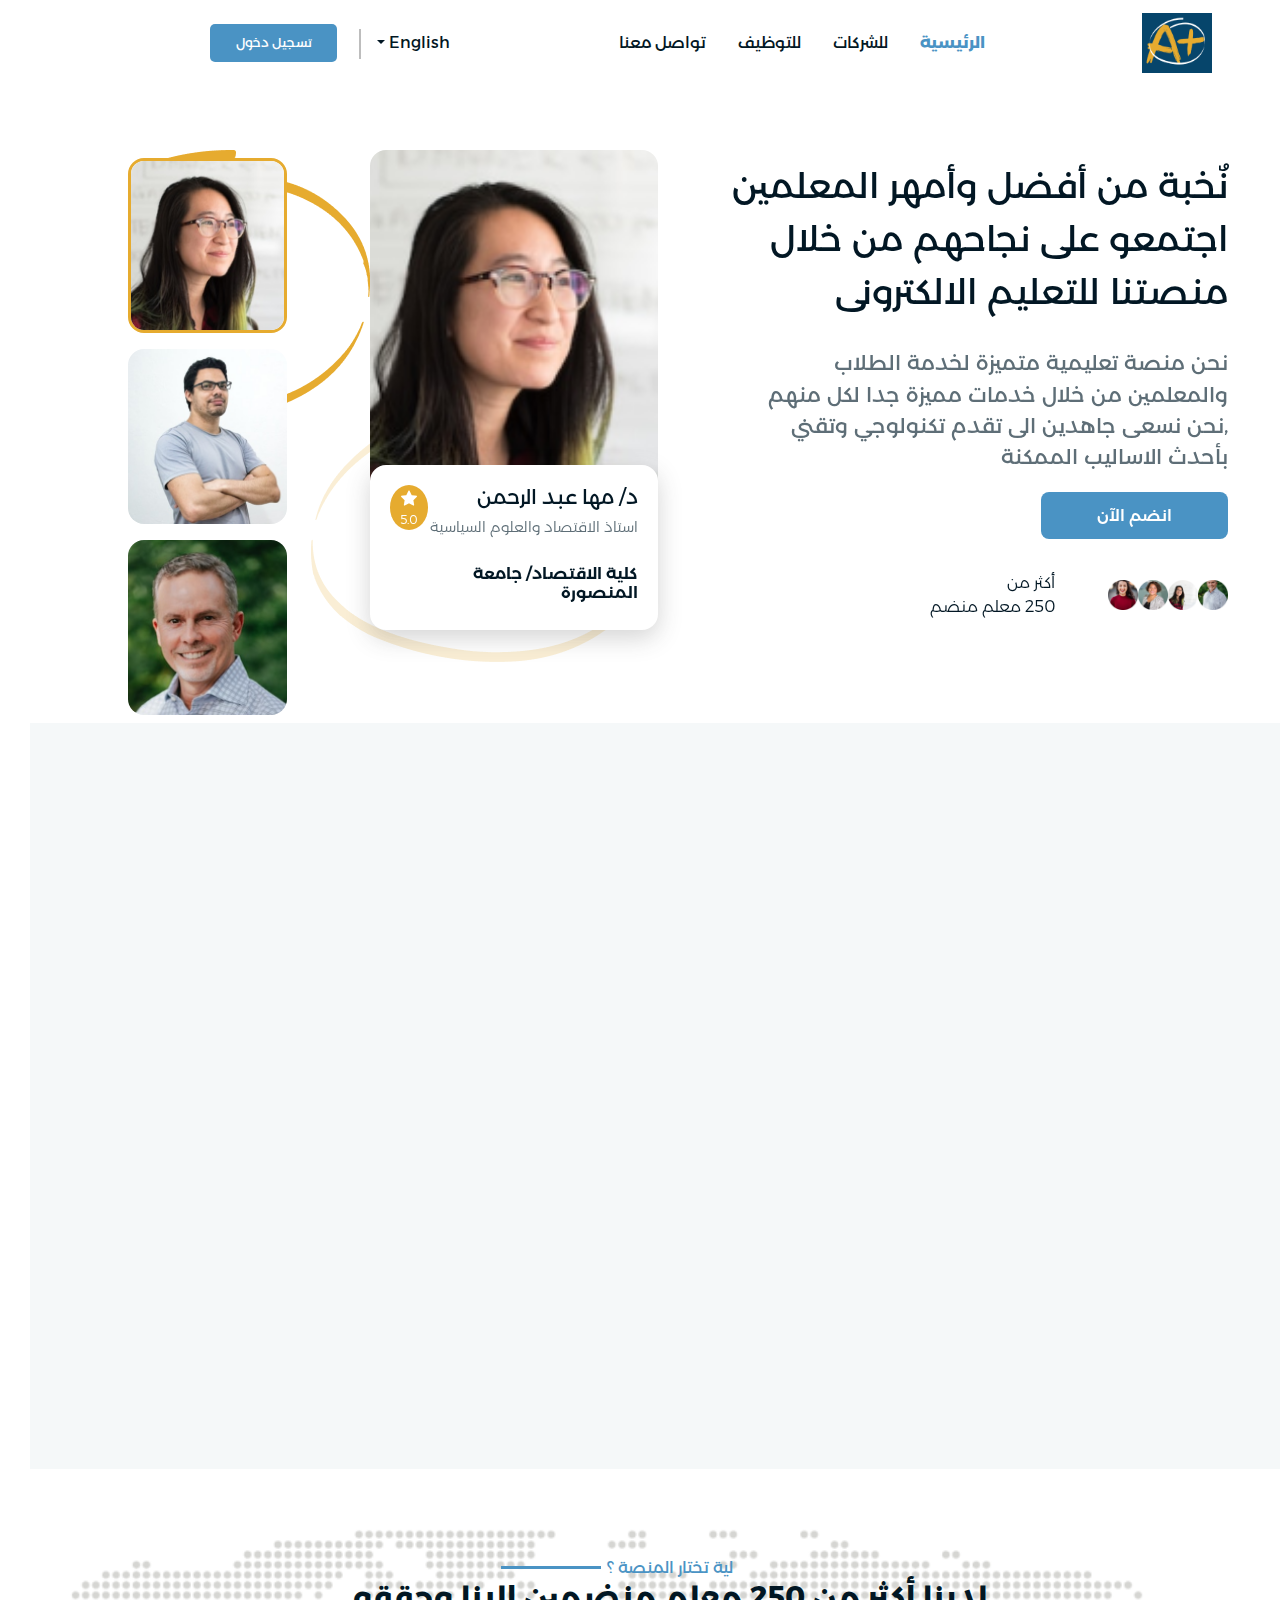
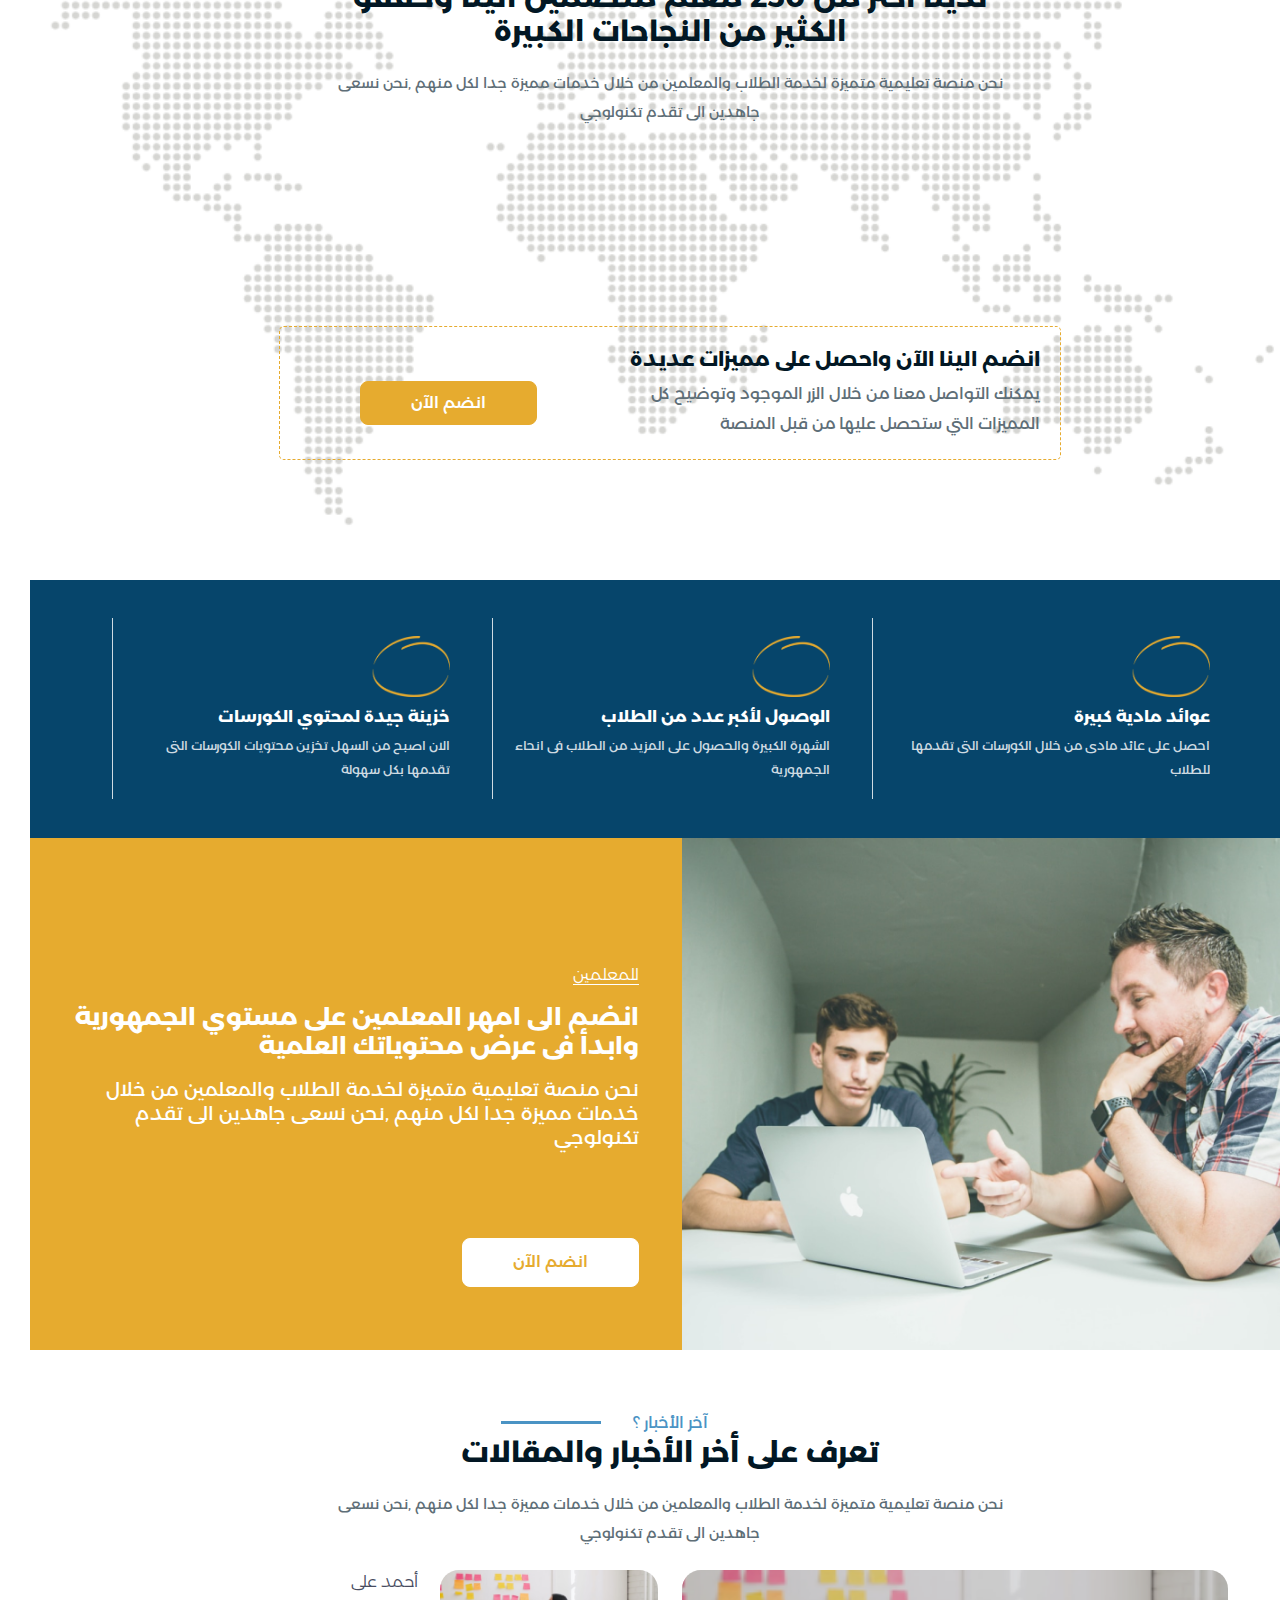
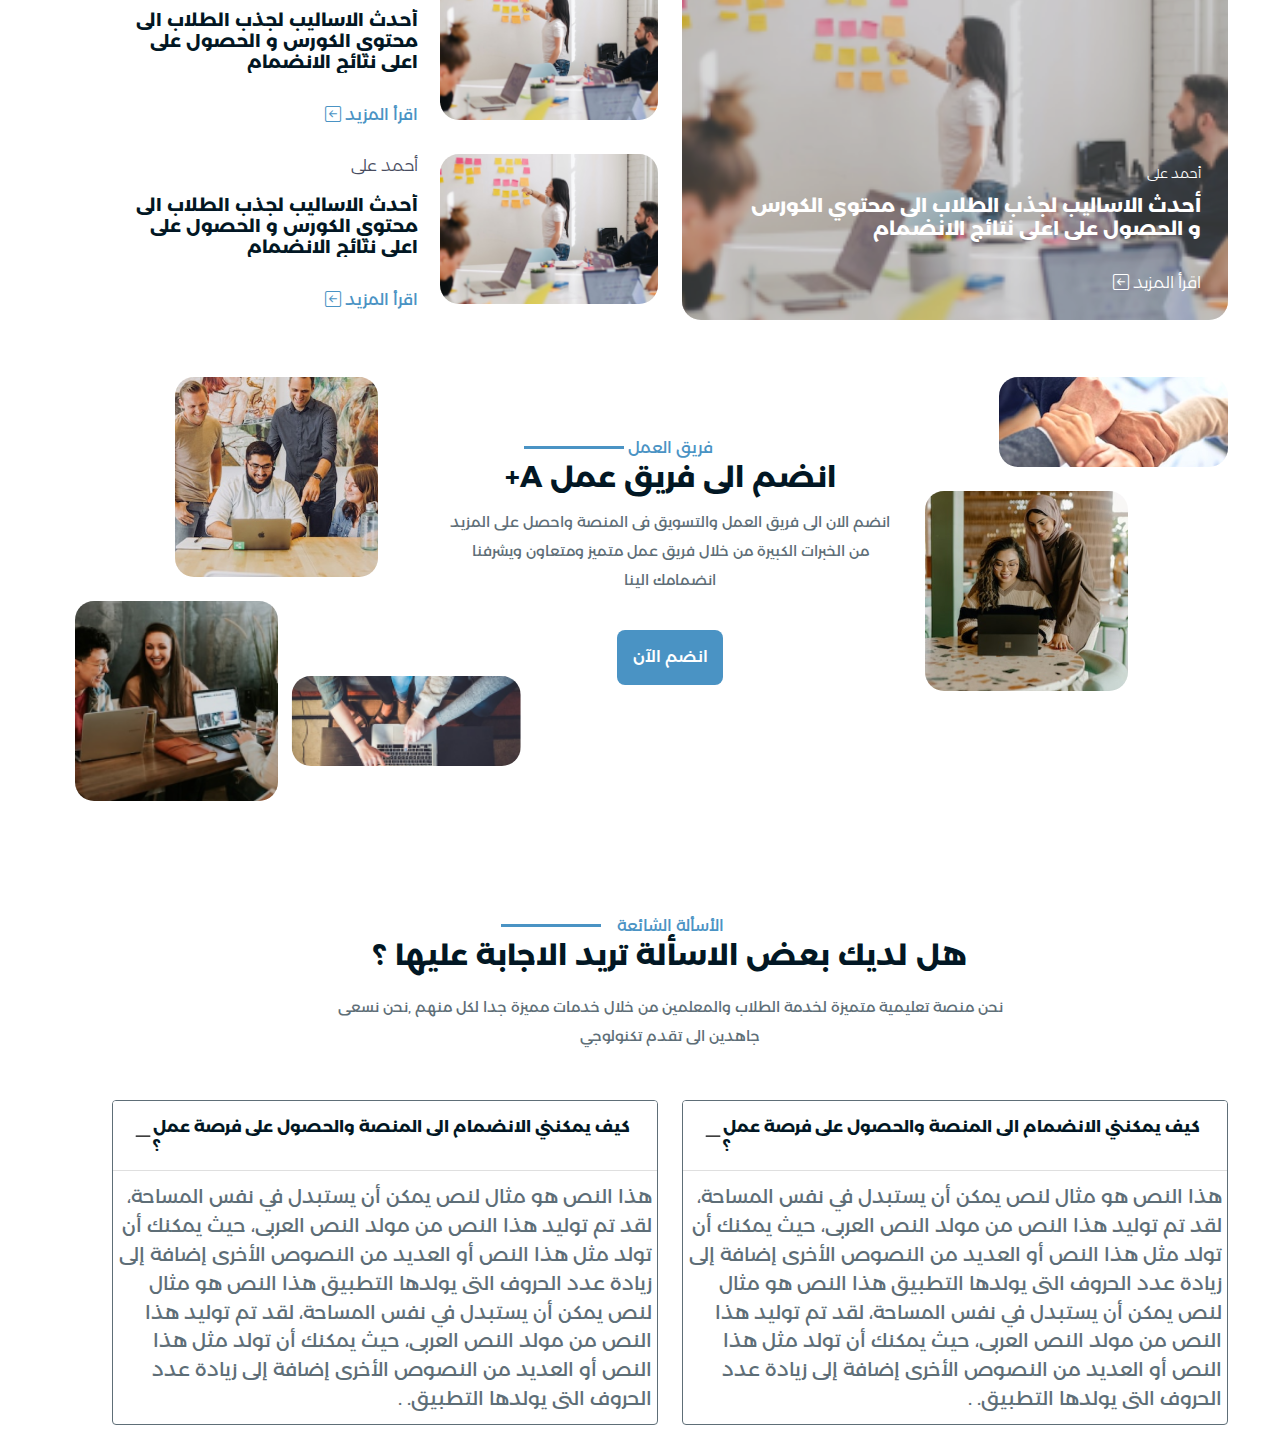
==== index.html @ 2227661c "first commit" ====
<!DOCTYPE html>
<html lang="ar" dir="rtl">

<head>
    <meta charset="UTF-8" />
    <meta http-equiv="X-UA-Compatible" content="IE=edge" />
    <meta name="viewport" content="width=device-width, initial-scale=1.0" />
    <title> الرئيسية</title>
    <!-- main css -->
    <link rel="stylesheet" href="css/all.min.css" />
    <link rel="stylesheet" href="css/bootstrap.min.css" />
    <link rel="stylesheet" href="scss/main.min.css" />
    <!-- for ltr lang -->
    <!-- <link rel="stylesheet" href="css/style-ltr.css"> -->
    <!-- main css -->
    <!-- responsive -->
    <link rel="stylesheet" href="css/responsive.css">
    <!-- <link rel="stylesheet" href="css/responsive-ltr.css"> -->
    <!-- for ltr lang responsive -->
    <!-- responsive -->
    <!-- swiper -->
    <link rel="stylesheet" href="css/swiper-demos.css">
    <!-- swiper -->
    <!-- animation -->
    <link rel="stylesheet" href="css/aos-anmite.css" />
    <!-- animation -->
    <!-- ? Favicon -->
    <link rel="icon" href="./image/logo.png" type="image" />
    <!-- ? Favicon -->
</head>

<body>
    <!---------------------- start loader -------------------------------------------->
    <!-- <div id="preloader"></div> -->
    <!---------------------- finish loader -------------------------------------------->
    <!---------------------- start scroll-up -------------------------------------------->
    <a id="button" class="scroll-up"><i class="bi bi-chevron-up"></i></a>
    <!---------------------- finish scroll-up -------------------------------------------->


    <!-- =========== ? NavBar =========== -->
    <nav class="navbar home navbar-expand-lg" id="navbar">
        <div class="container">
            <a class="navbar-brand" href="index.html">
                <img src="image/logo.png" alt="logo">
            </a>
            <button class="navbar-toggler" type="button" data-bs-toggle="collapse" data-bs-target="#navbarNavDropdown"
                aria-controls="navbarNavDropdown" aria-expanded="false" aria-label="Toggle navigation">
                <span class="navbar-toggler-icon"></span>
            </button>
            <div class="collapse navbar-collapse" id="navbarNavDropdown">
                <ul class="navbar-nav">
                    <li class="nav-item active">
                        <a class="nav-link" href="index.html">الرئيسية</a>
                    </li>
                    <li class="nav-item">
                        <a class="nav-link" href="companies.html"> للشركات</a>
                    </li>
                    <li class="nav-item">
                        <a class="nav-link" href="recruitment.html">للتوظيف </a>

                    </li>
                    <li class="nav-item">
                        <a class="nav-link" href="contact.html"> تواصل معنا </a>
                    </li>
                </ul>

                <div class="dropdown">
                    <button class="btn btn-secondary dropdown-toggle" type="button" id="dropdownMenuButton1"
                        data-bs-toggle="dropdown" aria-expanded="false">
                        English
                    </button>
                    <ul class="dropdown-menu" aria-labelledby="dropdownMenuButton1">
                        <li><a class="dropdown-item" href="#"> العربية</a></li>
                    </ul>
                </div>
                <div class="register_btn button">
                    <a href="login.html" class="btn first"> تسجيل دخول</a>
                </div>


            </div>
        </div>
    </nav>
    <!-- =========== ? NavBar =========== -->

    <!---------------------- start hero section -------------------------------------------->
    <section class="hero_section">
        <div class="container">
            <div class="row">
                <div class="col-lg-6 col-12" data-aos="fade-left" data-aos-duration="3000">
                    <div class="content">

                        <h1>نٌخبة من أفضل وأمهر المعلمين اجتمعو على نجاحهم من خلال منصتنا
                            للتعليم الالكترونى</h1>
                        <p>نحن منصة تعليمية متميزة لخدمة الطلاب والمعلمين من خلال خدمات مميزة جدا لكل منهم ,نحن نسعى
                            جاهدين الى تقدم تكنولوجي وتقني بأحدث الاساليب الممكنة</p>
                        <div class="button">
                            <a href="register-company.html" class="first btn"> انضم الآن</a>
                        </div>
                        <div class="join_us_hero">
                            <div class="img">
                                <img src="image/img1.png" alt="image">
                                <img src="image/img2.png" alt="image">
                                <img src="image/img3.png" alt="image">
                                <img src="image/img4.png" alt="image">
                            </div>
                            <span>أكثر من <br>
                                250 معلم منضم</span>
                        </div>
                    </div>
                </div>
                <div class="col-lg-6  col-12" data-aos="fade-right" data-aos-duration="3000">
                    <div class="d-flex align-items-start tab_teacher">
                        <div class="tab-content" id="v-pills-tabContent">
                            <div class="tab-pane fade show active" id="v-pills-home" role="tabpanel"
                                aria-labelledby="v-pills-home-tab" tabindex="0">
                                <div class="card_teacher">
                                    <div class="img">
                                        <img src="image/teacher1.png" alt="">
                                    </div>
                                    <div class="info">
                                        <div class="title">
                                            <h6>د/ مها عبد الرحمن</h6>
                                            <p>استاذ الاقتصاد والعلوم السياسية</p>
                                            <h4>كلية الاقتصاد/ جامعة المنصورة</h4>
                                        </div>
                                        <div class="rate">
                                            <i class="bi bi-star-fill"></i>
                                            <span> 5.0 </span>
                                        </div>
                                    </div>
                                </div>
                            </div>
                            <div class="tab-pane fade" id="v-pills-profile" role="tabpanel"
                                aria-labelledby="v-pills-profile-tab" tabindex="0">
                                <div class="card_teacher">
                                    <div class="img">
                                        <img src="image/teacher2.png" alt="">
                                    </div>
                                    <div class="info">
                                        <div class="title">
                                            <h6>د/ مها عبد الرحمن</h6>
                                            <p>استاذ الاقتصاد والعلوم السياسية</p>
                                            <h4>كلية الاقتصاد/ جامعة المنصورة</h4>
                                        </div>
                                        <div class="rate">
                                            <i class="bi bi-star-fill"></i>
                                            <span> 5.0 </span>
                                        </div>
                                    </div>
                                </div>
                            </div>
                            <div class="tab-pane fade" id="v-pills-disabled" role="tabpanel"
                                aria-labelledby="v-pills-disabled-tab" tabindex="0">
                                <div class="card_teacher">
                                    <div class="img">
                                        <img src="image/teacher3.png" alt="">
                                    </div>
                                    <div class="info">
                                        <div class="title">
                                            <h6>د/ مها عبد الرحمن</h6>
                                            <p>استاذ الاقتصاد والعلوم السياسية</p>
                                            <h4>كلية الاقتصاد/ جامعة المنصورة</h4>
                                        </div>
                                        <div class="rate">
                                            <i class="bi bi-star-fill"></i>
                                            <span> 5.0 </span>
                                        </div>
                                    </div>
                                </div>
                            </div>
                        </div>
                        <div class="nav flex-column nav-pills me-3" id="v-pills-tab" role="tablist"
                            aria-orientation="vertical">
                            <button class="nav-link active" id="v-pills-home-tab" data-bs-toggle="pill"
                                data-bs-target="#v-pills-home" type="button" role="tab" aria-controls="v-pills-home"
                                aria-selected="true">
                                <img src="image/teacher1.png" alt="">
                            </button>
                            <button class="nav-link" id="v-pills-profile-tab" data-bs-toggle="pill"
                                data-bs-target="#v-pills-profile" type="button" role="tab"
                                aria-controls="v-pills-profile" aria-selected="false"><img src="image/teacher2.png"
                                    alt=""></button>
                            <button class="nav-link" id="v-pills-disabled-tab" data-bs-toggle="pill"
                                data-bs-target="#v-pills-disabled" type="button" role="tab"
                                aria-controls="v-pills-disabled" aria-selected="false"><img src="image/teacher3.png"
                                    alt=""></button>

                        </div>

                    </div>
                    <span class="ball1">
                        <img src="image/shape1.png" alt="">
                    </span>
                    <span class="ball2">
                        <img src="image/shape2.png" alt="">
                    </span>
                </div>

            </div>
        </div>
    </section>
    <!---------------------- finish hero section -------------------------------------------->
    <!---------------------- start abouts section -------------------------------------------->
    <section class="about_us_section">
        <div class="container">
            <div class="row">
                <div class="col-lg-6 col-12" data-aos="fade-left" data-aos-duration="3000">
                    <div class="main_title">
                        <span>نبذة عنا</span>
                        <h2>نحن منصة تعليمية لتوصيل خبرتك للكثير من الطلاب فى انحاء الجمهورية</h2>
                        <p>نحن منصة تعليمية متميزة لخدمة الطلاب والمعلمين من خلال خدمات مميزة جدا لكل منهم ,نحن نسعى
                            جاهدين الى تقدم تكنولوجي </p>
                    </div>
                    <div class="img">
                        <img src="image/about.png" alt="about">
                    </div>
                </div>

                <div class="col-lg-6 col-12" data-aos="fade-right" data-aos-duration="3000">
                    <div class="lists">
                        <div class="list">
                            <h4>1 - نعمل على حفظ محتوياتك التعليمية والاستفادة منها الى أكبر قدر ممكن</h4>
                            <p>هذا النص هو مثال لنص يمكن أن يستبدل في نفس المساحة، لقد تم توليد هذا النص من مولد النص
                                العربى، حيث يمكنك أن تولد مثل هذا النص أو العديد </p>
                        </div>
                        <div class="list">
                            <h4>2 - نوفر لك خدمة الاستشارة والتوجية, حيث يمكنك الاستفسار عن اى سؤال فى اى وقت من خلال
                                توجيهات من الخبراء فى المجال</h4>
                            <p>هذا النص هو مثال لنص يمكن أن يستبدل في نفس المساحة، لقد تم توليد هذا النص من مولد النص
                                العربى، حيث يمكنك أن تولد مثل هذا النص أو العديد تولد مثل هذا النص أو العديد تولد مثل
                                هذا النص أو العديد أو العديد تولد مثل هذا النص أو العديد أو العديد تولد مثل هذا النص أو
                                العديد </p>
                        </div>

                        <div class="list">
                            <h4>3 - نعمل على توصيل محتوياتك التعليمية الى نطاق أوسع من خلال الكورسات التى تقدمها</h4>
                            <p>هذا النص هو مثال لنص يمكن أن يستبدل في نفس المساحة، لقد تم توليد هذا النص من مولد النص
                                العربى، حيث يمكنك أن تولد مثل هذا النص أو العديد تولد مثل هذا النص أو العديد تولد مثل
                                هذا النص أو العديد أو العديد تولد مثل هذا النص أو العديد أو العديد تولد مثل هذا النص أو
                                العديد </p>
                        </div>
                    </div>
                </div>
            </div>
        </div>
    </section>
    <!---------------------- finish abouts section -------------------------------------------->
    <!---------------------- start why section -------------------------------------------->
    <section class="why_section">
        <div class="container">
            <div class="sec_title">
                <span>لية تختار المنصة ؟</span>
                <h2>لدينا أكثر من 250 معلم منضمين الينا وحققو الكثير من النجاحات الكبيرة</h2>
                <p>نحن منصة تعليمية متميزة لخدمة الطلاب والمعلمين من خلال خدمات مميزة جدا لكل منهم ,نحن نسعى جاهدين الى
                    تقدم تكنولوجي </p>
            </div>
            <div class="boxes row" data-aos="fade-up" data-aos-duration="3000">
                <div class="box col-lg-3 col-md-6 col-12">
                    <div class="counter" data-target="250">250</div>
                    <h5 class="head-categ"> معلم</h5>
                    <p>حققو نجاحات كبيرة</p>
                </div>
                <div class="box col-lg-3 col-md-6 col-12">
                    <div class="counter" data-target="2000">2000</div>
                    <h5 class="head-categ"> طالب</h5>
                    <p>مستفيدين من المنصة</p>
                </div>
                <div class="box col-lg-3 col-md-6 col-12">
                    <div class="counter" data-target="50"> 50 </div>
                    <h5 class="head-categ"> جامعة</h5>
                    <p>تنضم الينا</p>
                </div>

                <div class="box col-lg-3 col-md-6 col-12">
                    <div class="counter" data-target="80"> 80</div>
                    <h5 class="head-categ"> كلية </h5>
                    <p>نقدم محتوياتها للمناهج</p>

                </div>
            </div>
            <div class="join_us_why">
                <div class="info">
                    <h4>انضم الينا الآن واحصل على مميزات عديدة</h4>
                    <p>يمكنك التواصل معنا من خلال الزر الموجود وتوضيح كل المميزات التي ستحصل عليها من قبل المنصة</p>
                </div>
                <div class="button">
                    <a href="#" class="btn first"> انضم الآن </a>
                </div>
            </div>
        </div>
    </section>

    <!---------------------- finish why section -------------------------------------------->
    <!---------------------- start notes section -------------------------------------------->
    <section class="notes_section">
        <div class="container">
            <div class="row">
                <div class="col-lg-4 col-12">
                    <div class="card_list">
                        <img src="image/shape2.png" alt="shape">
                        <h6>عوائد مادية كبيرة </h6>
                        <p>احصل على عائد مادى من خلال الكورسات التى تقدمها للطلاب </p>
                    </div>
                </div>

                <div class="col-lg-4 col-12">
                    <div class="card_list">
                        <img src="image/shape2.png" alt="shape">
                        <h6>الوصول لأكبر عدد من الطلاب</h6>
                        <p>الشهرة الكبيرة والحصول على المزيد من الطلاب فى انحاء الجمهورية</p>
                    </div>
                </div>

                <div class="col-lg-4 col-12">
                    <div class="card_list">
                        <img src="image/shape2.png" alt="shape">
                        <h6>خزينة جيدة لمحتوي الكورسات</h6>
                        <p>الان اصبح من السهل تخزين محتويات الكورسات التى تقدمها بكل سهولة</p>
                    </div>
                </div>
            </div>
        </div>
    </section>

    <!---------------------- finish notes section -------------------------------------------->

    <!---------------------- start join section -------------------------------------------->
    <section class="joinus">
        <div class="container-fluid px-0">
            <div class="row">
                <div class="col-lg-6 col-12">
                    <div class="img">
                        <img src="image/join.png" alt="join">
                    </div>
                </div>

                <div class="col-lg-6 col-12">
                    <div class="content">
                        <span>للمعلمين</span>
                        <h2>انضم الى امهر المعلمين على مستوي الجمهورية وابدأ فى عرض محتوياتك العلمية</h2>
                        <p>نحن منصة تعليمية متميزة لخدمة الطلاب والمعلمين من خلال خدمات مميزة جدا لكل منهم ,نحن نسعى
                            جاهدين الى تقدم تكنولوجي </p>
                        <div class="button">
                            <a href="#" class="btn first">انضم الآن</a>
                        </div>
                    </div>
                </div>
            </div>
        </div>
    </section>
    <!---------------------- finish join section -------------------------------------------->
    <!---------------------- start lastnews section -------------------------------------------->
    <section class="lastnews">
        <div class="container">
            <div class="sec_title">
                <span>آخر الأخبار ؟</span>
                <h2>تعرف على أخر الأخبار والمقالات </h2>
                <p>نحن منصة تعليمية متميزة لخدمة الطلاب والمعلمين من خلال خدمات مميزة جدا لكل منهم ,نحن نسعى جاهدين الى
                    تقدم تكنولوجي </p>
            </div>
            <div class="row">
                <div class="col-lg-6 col-12">
                    <div class="first_blog">
                        <a href="#">
                            <div class="img">
                                <img src="image/blog1.png" alt="blog">
                                <div class="overlay"></div>
                                <div class="text">
                                    <span>أحمد على</span>
                                    <h4>أحدث الاساليب لجذب الطلاب الى محتوي الكورس و الحصول على اعلى نتائج الانضمام</h4>
                                    <a href="#">اقرأ المزيد <i class="bi bi-arrow-left-square"></i></a>
                                </div>
                            </div>
                        </a>

                    </div>
                </div>
                <div class="col-lg-6 col-12">
                    <div class="anther_blog">

                        <div class="card_blog">
                            <a href="#">
                                <div class="img">
                                    <img src="image/blog1.png" alt="">
                                </div>
                            </a>

                            <div class="info">
                                <span>أحمد على</span>
                                <h4>أحدث الاساليب لجذب الطلاب الى محتوي الكورس و الحصول على اعلى نتائج الانضمام</h4>
                                <a href="#">اقرأ المزيد <i class="bi bi-arrow-left-square"></i></a>
                            </div>

                        </div>

                        <div class="card_blog">
                            <a href="#">
                                <div class="img">
                                    <img src="image/blog1.png" alt="">
                                </div>
                            </a>

                            <div class="info">
                                <span>أحمد على</span>
                                <h4>أحدث الاساليب لجذب الطلاب الى محتوي الكورس و الحصول على اعلى نتائج الانضمام</h4>
                                <a href="#">اقرأ المزيد <i class="bi bi-arrow-left-square"></i></a>
                            </div>

                        </div>
                    </div>
                </div>
            </div>
        </div>
    </section>

    <!---------------------- finish lastnews section -------------------------------------------->
    <!---------------------- start team section -------------------------------------------->
    <div class="team_section">
        <div class="container">
            <div class="row">
                <div class="col-lg-2 col-12">
                    <img class="first_im" src="image/team1.png" alt="image">
                    <img class="second" src="image/team2.png" alt="image">
                </div>
                <div class="col-lg-8 col-12">
                    <div class="sec_title">
                        <span>فريق العمل</span>
                        <h2>انضم الى فريق عمل A+</h2>
                        <p>انضم الان الى فريق العمل والتسويق فى المنصة واحصل على المزيد من الخبرات الكبيرة من خلال فريق
                            عمل متميز ومتعاون ويشرفنا انضمامك الينا</p>
                    </div>
                    <div class="button">
                        <a href="#" class="btn first">انضم الآن</a>
                    </div>
                </div>
                <div class="col-lg-2 col-12">
                    <img class="third" src="image/team3.png" alt="image">
                    <img class="fourth" src="image/team4.png" alt="image">
                    <img class="fifth   " src="image/team5.png" alt="image">
                </div>
            </div>
        </div>
    </div>
    <!---------------------- finish team section -------------------------------------------->
    <!---------------------- start faq section -------------------------------------------->
    <section class="faq_section">
        <div class="container">
            <div class="sec_title">
                <span> الأسألة الشائعة</span>
                <h2>هل لديك بعض الاسألة تريد الاجابة عليها ؟ </h2>
                <p>نحن منصة تعليمية متميزة لخدمة الطلاب والمعلمين من خلال خدمات مميزة جدا لكل منهم ,نحن نسعى جاهدين الى
                    تقدم تكنولوجي </p>
            </div>
            <div class="row">
                <div class="col-lg-6 col-12">
                    <div class="accordion" id="accordionExample">
                        <div class="accordion-item">
                            <h2 class="accordion-header" id="headingOne">
                                <button class="accordion-button" type="button" data-bs-toggle="collapse"
                                    data-bs-target="#collapseOne" aria-expanded="true" aria-controls="collapseOne">
                                    كيف يمكنني الانضمام الى المنصة والحصول على فرصة عمل ؟
                                </button>
                            </h2>
                            <div id="collapseOne" class="accordion-collapse collapse show" aria-labelledby="headingOne"
                                data-bs-parent="#accordionExample">
                                <div class="accordion-body">
                                    هذا النص هو مثال لنص يمكن أن يستبدل في نفس المساحة، لقد تم توليد هذا النص من مولد
                                    النص
                                    العربى،
                                    حيث يمكنك أن تولد مثل هذا النص أو العديد من النصوص الأخرى إضافة إلى زيادة عدد الحروف
                                    التى
                                    يولدها
                                    التطبيق هذا النص هو مثال لنص يمكن أن يستبدل في نفس المساحة، لقد تم توليد هذا النص من
                                    مولد
                                    النص
                                    العربى، حيث يمكنك أن تولد مثل هذا النص أو العديد من النصوص الأخرى إضافة إلى زيادة
                                    عدد الحروف
                                    التى يولدها التطبيق.
                                    .
                                </div>
                            </div>
                        </div>

                    </div>
                </div>
                <div class="col-lg-6 col-12">
                    <div class="accordion" id="accordionExample">
                        <div class="accordion-item">
                            <h2 class="accordion-header" id="headingTwo">
                                <button class="accordion-button" type="button" data-bs-toggle="collapse"
                                    data-bs-target="#collapseTwo" aria-expanded="true" aria-controls="collapseTwo">
                                    كيف يمكنني الانضمام الى المنصة والحصول على فرصة عمل ؟
                                </button>
                            </h2>
                            <div id="collapseTwo" class="accordion-collapse collapse show" aria-labelledby="headingTwo"
                                data-bs-parent="#accordionExample">
                                <div class="accordion-body">
                                    هذا النص هو مثال لنص يمكن أن يستبدل في نفس المساحة، لقد تم توليد هذا النص من مولد
                                    النص
                                    العربى،
                                    حيث يمكنك أن تولد مثل هذا النص أو العديد من النصوص الأخرى إضافة إلى زيادة عدد الحروف
                                    التى
                                    يولدها
                                    التطبيق هذا النص هو مثال لنص يمكن أن يستبدل في نفس المساحة، لقد تم توليد هذا النص من
                                    مولد
                                    النص
                                    العربى، حيث يمكنك أن تولد مثل هذا النص أو العديد من النصوص الأخرى إضافة إلى زيادة
                                    عدد الحروف
                                    التى يولدها التطبيق.
                                    .
                                </div>
                            </div>
                        </div>

                    </div>
                </div>
            </div>
        </div>
    </section>
    <!---------------------- finish faq section -------------------------------------------->


    <!---------------------- start printer in success-------------------------------------------->
    <!-- <section class="printer_section" data-aos="fade-up" data-aos-duration="3000">
        <div class="container">
            <div class="main_title">
                <h2>الشركات الموثوق بهم</h2>
                <p>هذا النص هو مثال لنص يمكن أن يستبدل في نفس المساحة، لقد تم توليد هذا النص من مولد النص العربى، حيث
                    يمكنك أن تولد مثل هذا النص .</p>
            </div>
            <div class="printer">
                <div class="swiper mySwiper">
                    <div class="swiper-wrapper">
                        <div class="swiper-slide">
                            <div class="img">
                                <img src="image/printer1.png" alt="client">
                            </div>
                        </div>
                        <div class="swiper-slide">
                            <div class="img">
                                <img src="image/printer2.png" alt="client">
                            </div>
                        </div>
                        <div class="swiper-slide">
                            <div class="img">
                                <img src="image/printer3.png" alt="client">
                            </div>
                        </div>
                        <div class="swiper-slide">
                            <div class="img">
                                <img src="image/printer4.png" alt="client">
                            </div>
                        </div>
                        <div class="swiper-slide">
                            <div class="img">
                                <img src="image/printer5.png" alt="client">
                            </div>
                        </div>
                        <div class="swiper-slide">
                            <div class="img">
                                <img src="image/printer6.png" alt="client">
                            </div>
                        </div>
                    </div>
                </div>
            </div>
    </section> -->
    <!---------------------- finish printer in success -------------------------------------------->
    <!---------------------- start service -------------------------------------------->
    <!-- <section class="service_section" data-aos="fade-up" data-aos-duration="3000">
        <div class="container">
            <div class="main_title">
                <span>خدماتنا</span>
                <h2>شعارنا هو النجاح
                    و هذا الذي يجعلنا دائما في المقدمة </h2>
            </div>
            <div class="row">
                <div class="col-lg-4 col-md-12 col-12">
                    <div class="content">
                        <lottie-player src="https://assets10.lottiefiles.com/packages/lf20_lqge6px5.json"
                            background="transparent" speed="1" style="width: 300px; height: 300px;" loop autoplay>
                        </lottie-player>
                        <h4>فرص عمل متاحة</h4>
                        <p>هذا النص هو مثال لنص يمكن أن يستبدل في نفس المساحة، لقد تم توليد هذا النص من مولد النص
                            العربى، حيث يمكنك أن تولد مثل هذا النص أو العديد من النصوص الأخرى إضافة إلى زيادة عدد
                            الحروف التى يولدها التطبيق.</p>
                    </div>
                </div>
                <div class="col-lg-4 col-md-12 col-12">
                    <div class="content">
                        <lottie-player src="https://assets3.lottiefiles.com/datafiles/6WfDdm3ooQTEs1L/data.json"
                            background="transparent" speed="1" style="width: 300px; height: 300px;" loop autoplay>
                        </lottie-player>
                        <h4>توفير فرص عمل حر</h4>
                        <p>هذا النص هو مثال لنص يمكن أن يستبدل في نفس المساحة، لقد تم توليد هذا النص من مولد النص
                            العربى، حيث يمكنك أن تولد مثل هذا النص أو العديد من النصوص الأخرى إضافة إلى زيادة عدد
                            الحروف التى يولدها التطبيق.</p>
                    </div>
                </div>
                <div class="col-lg-4 col-md-12 col-12">
                    <div class="content">
                        <lottie-player src="https://assets2.lottiefiles.com/packages/lf20_vyfhyz2a.json"
                            background="transparent" speed="1" style="width: 300px; height: 300px;" loop autoplay>
                        </lottie-player>
                        <h4>توظيف متاح للشركات</h4>
                        <p>هذا النص هو مثال لنص يمكن أن يستبدل في نفس المساحة، لقد تم توليد هذا النص من مولد النص
                            العربى، حيث يمكنك أن تولد مثل هذا النص أو العديد من النصوص الأخرى إضافة إلى زيادة عدد
                            الحروف التى يولدها التطبيق.</p>
                    </div>
                </div>
            </div>

        </div>
    </section> -->
    <!---------------------- finish service -------------------------------------------->

    <!---------------------- start counter -------------------------------------------->
    <!-- <section class="counter_section" id="counter_section"
        style="background: url(./image/back2.png) fixed; background-size: cover;background-position: center;">
        <div class="container">
            <div class="boxes row" data-aos="fade-up" data-aos-duration="3000">
                <div class="box col-lg-3 col-md-6 col-12">
                    <div class="counter" data-target="200">200 </div>
                    <h5 class="head-categ"> عدد الوظائف المتاحة</h5>
                </div>
                <div class="box col-lg-3 col-md-6 col-12">
                    <div class="counter" data-target="400">400 </div>
                    <span class="head-categ"> عدد العاملين لدينا</span>
                </div>
                <div class="box col-lg-3 col-md-6 col-12">
                    <div class="counter" data-target="600"> 600 </div>
                    <span class="head-categ"> ساعة عمل تم تغطيتها</span>
                </div>

                <div class="box col-lg-3 col-md-6 col-12">
                    <div class="counter" data-target="600"> 600 </div>
                    <span class="head-categ"> مدربين وجاهزين للتوظيف </span>

                </div>
            </div>
        </div>
    </section> -->
    <!---------------------- finish counter -------------------------------------------->
    <!---------------------- start search service -------------------------------------------->
    <!-- <section class="service_search" data-aos="fade-up" data-aos-duration="3000">
        <div class="container">
            <div class="row">
                <div class="col-lg-6 col-md-12 col-12">
                    <div class="main_title">
                        <span>خاص للشركات</span>
                        <h2> خدمه خاصه بالشركات الباحثة عن
                            موظفين </h2>
                        <P>هذا النص هو مثال لنص يمكن أن يستبدل في نفس المساحة، لقد تم توليد هذا النص من مولد النص
                            العربى، حيث يمكنك أن تولد مثل هذا النص أو العديد من النصوص الأخرى إضافة إلى زيادة عدد الحروف
                            التى يولدها التطبيق.</P>
                    </div>
                    <div class="title">
                        هذا النص هو مثال لنص يمكن أن يستبدل في نفس المساحة، لقد تم توليد هذا النص من مولد النص العربى،
                        حيث يمكنك أن تولد مثل هذا النص أو العديد من النصوص الأخرى إضافة إلى زيادة عدد الحروف التى يولدها
                        التطبيق.
                    </div>
                    <ul>
                        <li>جدولة فرص العمل</li>
                        <li>الدفع للموظفين مرن</li>
                        <li>متابعة الحضور</li>
                        <li>جميع وظائفك متوفرة لدينا </li>
                        <li>تقييم الجوده</li>
                        <li>باقتك على كيفك</li>
                    </ul>
                    <div class="button">
                        <a href="login.html" class="first btn">انضم الينا الآن</a>
                        <a href="companies.html" class="second btn">اعرف المزيد <i class="bi bi-arrow-left-short"></i>
                        </a>
                    </div>
                </div>
                <div class="col-lg-6 col-md-12 col-12">
                    <div class="img">
                        <img src="image/search.png" alt="">
                    </div>
                </div>
            </div>
        </div>
    </section> -->
    <!---------------------- finish search service -------------------------------------------->
    <!---------------------- start your job -------------------------------------------->
    <!-- <section class="your_job" data-aos="fade-up" data-aos-duration="3000">
        <div class="container">
            <div class="row">
                <div class="col-lg-6 col-md-12 col-12">
                    <div class="img">
                        <img src="image/your job.png" alt="your job">
                    </div>
                </div>
                <div class="col-lg-6 col-md-12 col-12">
                    <div class="main_title">
                        <span>خاص للتوظيف</span>
                        <h2>وظيفتك لدي كاش شيفت اصبحت اكثر سهولة </h2>
                        <p>هذا النص هو مثال لنص يمكن أن يستبدل في نفس المساحة، لقد تم توليد هذا النص من مولد النص
                            العربى،
                            حيث يمكنك أن تولد مثل هذا النص أو العديد من النصوص الأخرى إضافة إلى زيادة عدد الحروف التى
                            يولدها
                            التطبيق.</p>
                    </div>
                    <div class="boxes">
                        <div class="box">
                            <h4>توظيفك عندنا</h4>
                            <p>وظيفتك عندنا .. اطلب و هننفذ طلبك</p>
                        </div>
                        <div class="box">
                            <h4>دوامك علي كيفك</h4>
                            <p>متووفر لدينا دوام جزئي و كلي و متقطع</p>
                        </div>
                        <div class="box">
                            <h4>طور مهاراتك</h4>
                            <p>اختار عملك الحر و طور من مهاراتك</p>
                        </div>
                    </div>
                    <div class="button">
                        <a href="#" class="btn second">اعرف المزيد <i class="bi bi-arrow-left-short"></i></a>
                    </div>
                    <div class="app_button">
                        <a href="#" class="btn" target="__blank"> <img src="image/google.png" alt="google"> </a>
                        <a href="#" class="btn" target="__blank"> <img src="image/app.png" alt="appel"> </a>

                    </div>

                </div>
            </div>
        </div>
    </section> -->
    <!---------------------- finish your job -------------------------------------------->
    <!---------------------- start success story -------------------------------------------->

    <!-- <section class="success_story" data-aos="fade-up" data-aos-duration="3000">
        <div class="container">
            <div class="main_title">
                <span> قصص النجاح</span>
                <h2>نحن نهتم بقصص نجاح عملائنا من خلال تجربتهم لنا</h2>
            </div>
            <div class="swiper mySwiper_1">
                <div class="swiper-wrapper">
                    <div class="swiper-slide">
                        <div class="head">
                            <div class="text">
                                <img src="image/person1.png" alt="">
                                <div class="desc">
                                    <h6>احمد فتحي</h6>
                                    <span>مهندس مدني</span>
                                </div>
                            </div>
                            <div class="img">
                                <img src="image/quate.png" alt="">
                            </div>
                        </div>
                        <p>هذا النص هو مثال لنص يمكن أن يستبدل في نفس المساحة، لقد تم توليد هذا النص من مولد النص
                            العربى، حيث يمكنك أن تولد مثل هذا النص أو العديد من النصوص الأخرى إضافة إلى زيا</p>
                    </div>

                    <div class="swiper-slide">
                        <div class="head">
                            <div class="text">
                                <img src="image/person1.png" alt="">
                                <div class="desc">
                                    <h6>احمد فتحي</h6>
                                    <span>مهندس مدني</span>
                                </div>
                            </div>
                            <div class="img">
                                <img src="image/quate.png" alt="">
                            </div>
                        </div>
                        <p>هذا النص هو مثال لنص يمكن أن يستبدل في نفس المساحة، لقد تم توليد هذا النص من مولد النص
                            العربى، حيث يمكنك أن تولد مثل هذا النص أو العديد من النصوص الأخرى إضافة إلى زيا</p>
                    </div>

                    <div class="swiper-slide">
                        <div class="head">
                            <div class="text">
                                <img src="image/person1.png" alt="">
                                <div class="desc">
                                    <h6>احمد فتحي</h6>
                                    <span>مهندس مدني</span>
                                </div>
                            </div>
                            <div class="img">
                                <img src="image/quate.png" alt="">
                            </div>
                        </div>
                        <p>هذا النص هو مثال لنص يمكن أن يستبدل في نفس المساحة، لقد تم توليد هذا النص من مولد النص
                            العربى، حيث يمكنك أن تولد مثل هذا النص أو العديد من النصوص الأخرى إضافة إلى زيا</p>
                    </div>

                    <div class="swiper-slide">
                        <div class="head">
                            <div class="text">
                                <img src="image/person1.png" alt="">
                                <div class="desc">
                                    <h6>احمد فتحي</h6>
                                    <span>مهندس مدني</span>
                                </div>
                            </div>
                            <div class="img">
                                <img src="image/quate.png" alt="">
                            </div>
                        </div>
                        <p>هذا النص هو مثال لنص يمكن أن يستبدل في نفس المساحة، لقد تم توليد هذا النص من مولد النص
                            العربى، حيث يمكنك أن تولد مثل هذا النص أو العديد من النصوص الأخرى إضافة إلى زيا</p>
                    </div>

                </div>
                <div class="swiper-pagination"></div>

            </div>
        </div>
    </section> -->
    <!---------------------- finish success story -------------------------------------------->
    <!---------------------- start subscribe  -------------------------------------------->
    <!-- <section class="subscribe_section" data-aos="fade-up" data-aos-duration="3000">
        <div class="container">
            <div class="content">
                <div class="main_title">
                    <h2>كن علي اتصال معنا</h2>
                    <p>اعرف اخر الأخبار الخاصة بنا</p>
                </div>
                <form action="">
                    <div class="input-group mb-3">
                        <input class="form-control" type="email" name="email" id="email" required
                            placeholder="ادخل البريد الالكتروني" aria-describedby="button-addon1">
                        <button class="btn " type="button" id="button-addon1">ابدأ الان</button>
                        <span class="icon_subscripe"><i class="bi bi-envelope"></i></span>
                    </div>
                </form>
            </div>
        </div>
    </section> -->
    <!---------------------- finish subscribe -------------------------------------------->
    <!---------------------- start footer  -------------------------------------------->
    <!-- <footer>
        <div class="container">
            <div class="row">
                <div class="col-lg-4 col-md-6 col-12">
                    <div class="logo_footer">
                        <img src="image/logo-footer.png" alt="logo footer">
                        <p class="disc">هذا النص هو مثال لنص يمكن أن يستبدل في نفس المساحة، لقد تم توليد هذا النص من
                            مولد
                            النص
                            العربى، حيث يمكنك أن تولد مثل هذا النص أو العديد من النصوص الأخرى إضافة إلى زيادة عالتى
                            يولدها التطبيق.إذا كنت تحتاج إلى عدد الفقرات كما تريد، النص لن يبدو مقسما</p>
                    </div>



                </div>
                <div class="col-lg-2 col-md-6 col-12">
                    <div class="important_links">
                        <h4 class="adress">منصة كاش شيفت</h4>
                        <ul>
                            <li><a href="index.html"> الرئيسية</a></li>
                            <li><a href="companies.html"> للشركات</a></li>
                            <li><a href="recruitment.html"> للتوظيف</a></li>
                            <li><a href="contact.html"> اتصل بنا</a></li>
                        </ul>
                    </div>

                </div>
                <div class="col-lg-2 col-md-6 col-12">
                    <div class="important_links">
                        <h4 class="adress"> لينكات سريعة </h4>
                        <ul>
                            <li><a href="privacy.html"> سياسة الخصوصية</a></li>
                            <li><a href="terms.html"> الشروط والأحكام</a></li>
                            <li><a href="common-anwser.html"> الاسألة الشائعة</a></li>
                        </ul>
                    </div>
                </div>
                <div class="col-lg-4 col-md-6 col-12">
                    <div class="important_links app">
                        <h4 class="adress"> تحميل التطبيق </h4>
                        <div class="app_button">
                            <a href="#" target="__blank"> <img src="image/app2.png" alt=""></a>
                            <a href="#" target="__blank"> <img src="image/google2.png" alt=""></a>
                        </div>
                    </div>
                </div>
            </div>
        </div>
    </footer> -->
    <!-- <div class="lower_footer">

        <div class="slug">
            <p>كل الحقوق محفوظة @ منصة كاشيفت 2022</p>
        </div>
        <ul class="social_links">
            <li> <a href="#" target="__blank"> <i class="bi bi-facebook"></i></a></li>
            <li> <a href="#" target="__blank"><i class="bi bi-twitter"></i> </a></li>
            <li> <a href="#" target="__blank"><i class="bi bi-instagram"></i> </a></li>
            <li> <a href="#" target="__blank"> <i class="bi bi-linkedin"></i> </a></li>
        </ul>

    </div> -->

    <!---------------------- finish footer -------------------------------------------->

    <!-- main js -->
    <script src="js/bootstrap.min.js"></script>
    <script src="js/jquery-3.5.1.min.js"></script>
    <script src="js/main.js"></script>
    <!-- main js -->
    <!-- swiper -->
    <script src="js/swiper-demos.js"></script>
    <!-- swiper -->
    <!-- animation -->
    <script src="js/aos-anmite.js"></script>
    <script>
        AOS.init({
            disable: function () {
                var maxWidth = 700;
                return window.innerWidth < maxWidth;
            }
        });
    </script>
    <!-- animation -->
    <!-- lottie -->
    <!-- lottie -->


    <!-- printer in success slider -->
    <!-- <script>
        var swiper = new Swiper(".mySwiper", {
            slidesPerView: 5,
            spaceBetween: 10,
            loop: true,
            autoplay: {
                delay: 2500,
                disableOnInteraction: false,
            },
            breakpoints: {
                375: {
                    slidesPerView: 2,
                    spaceBetween: 20,
                },
                768: {
                    slidesPerView: 3,
                    spaceBetween: 40,
                },
                1024: {
                    slidesPerView: 5,
                    spaceBetween: 50,
                },
            },
        });
    </script> -->
    <!-- printer in success slider -->

    <!--  success story slider -->
    <!-- <script>
        var swiper = new Swiper(".mySwiper_1", {
            slidesPerView: 3,
            spaceBetween: 10,
            loop: true,
            pagination: {
                el: ".swiper-pagination",
                dynamicBullets: true,
            },
            autoplay: {
                delay: 2500,
                disableOnInteraction: false,
            },
            breakpoints: {
                375: {
                    slidesPerView: 1,
                    spaceBetween: 20,
                },
                768: {
                    slidesPerView: 2,
                    spaceBetween: 40,
                },
                1024: {
                    slidesPerView: 3,
                    spaceBetween: 50,
                },
            },
        });
    </script> -->
    <!-- success story  slider -->
    </script>
    <script src="js/counterup.min.js"></script>
    <script src="js/waypoints.min.js"></script>
    <script>
        $('.counter').counterUp({
            delay: 20,
            time: 3000
        });
    </script>

    <!-- counter -->


</body>

</html>
---- scss/main.min.css ----
@import"https://cdn.jsdelivr.net/npm/bootstrap-icons@1.7.0/font/bootstrap-icons.css";:root{--color-white: #fff;--color-primary: #4A93C4;--color-secound: #E6AB2F;--color-text: #021724;--color-pargraph: #5E6E77}@font-face{font-family:"light";src:url("../fonts/ArbFONTS-Montserrat-Arabic-Light.ttf")}@font-face{font-family:"regular";src:url("../fonts/ArbFONTS-Montserrat-Arabic-Regular.ttf")}@font-face{font-family:"medium";src:url("../fonts/ArbFONTS-Montserrat-Arabic-Medium.ttf")}@font-face{font-family:"semi-bold";src:url("../fonts/ArbFONTS-Montserrat-Arabic-SemiBold.ttf")}@font-face{font-family:"bold";src:url("../fonts/ArbFONTS-Montserrat-Arabic-Bold.ttf")}*{-webkit-box-sizing:border-box;-moz-box-sizing:border-box;box-sizing:border-box}body{margin:0;padding:0;overflow-x:hidden;list-style:none;direction:rtl;height:100vh;scroll-behavior:smooth;position:relative}html{scroll-behavior:smooth}a{text-decoration:none;color:var(--color-primary)}ul{list-style:none;padding:0px}p{margin-bottom:0}*::-webkit-scrollbar{width:10px}*::-webkit-scrollbar-track{background:var(--color-primary)}*::-webkit-scrollbar-thumb{background:var(--color-pargraph)}*::-webkit-scrollbar-thumb:hover{background:var(--color-text)}.text{font-size:1rem;color:var(--color-text);font-family:"meduim"}.parg{font-size:1rem;color:var(--color-pargraph);font-family:"regular"}.button{display:flex;align-items:center;justify-content:center;margin-top:20px}.button .first{display:flex;align-items:center;justify-content:center;transition:.2s all ease-in-out;background:var(--color-primary);border-radius:8px;font-size:1rem;font-family:"medium";text-align:center;color:var(--color-white);position:relative;z-index:10;padding:2%}.button .first:hover{background-color:var(--color-white);color:var(--color-primary);border:1px solid var(--color-primary)}.button{display:flex;align-items:center;justify-content:center;margin-top:20px}.button .second{width:30%;border-radius:8px;font-size:1rem;font-family:"medium";border:1px solid var(--color-primary);text-align:center;color:var(--color-primary);position:relative;z-index:10;padding:1%;transition:.25s all ease-in-out}.button .second:hover{background-color:var(--color-primary);color:var(--color-white)}.card_platform{background-color:#f9f9f9;border-bottom:3px solid var(--color-text);border-radius:5px;padding:7% 3%;position:relative}.card_platform h4{color:var(--color-text);font-size:1.2rem;font-family:"bold"}.card_platform p{color:var(--color-secound);font-size:1rem;font-family:"regular"}.header{position:relative}.header img{width:100%;height:250px;background-size:cover}.header .text{position:absolute;text-align:start;display:flex;justify-content:flex-start;align-items:flex-start;flex-direction:column;top:15%;bottom:0;left:0;right:8%}.header .text h2{color:var(--color-white);font-size:3.3rem;font-family:"bold"}.header .text ul{display:flex;flex-direction:row;width:100%;margin-top:2%}.header .text ul li{padding-inline-end:1%}.header .text ul li i{color:#fff;font-size:1.5rem}.header .text ul li a{color:var(--color-white);font-size:1.8rem;font-family:"regular"}.main_title{position:relative;text-align:start;display:flex;justify-content:start;align-items:start;flex-direction:column}.main_title span{font-size:1rem;color:var(--color-primary);font-family:"regular";display:block;position:relative;width:40%}.main_title span::after{content:"";background-color:var(--color-primary);color:var(--color-primary);width:100px;height:3px;position:absolute;right:30%;top:10px}.main_title h2{font-size:1.8rem;font-family:"bold";color:var(--color-text);margin-bottom:3%;margin-top:2%}.main_title p{font-size:.9rem;font-family:"regular";color:var(--color-pargraph);line-height:2}.sec_title{position:relative;text-align:center;display:flex;justify-content:center;align-items:center;flex-direction:column;padding:2% 19%}.sec_title span{font-size:1rem;color:var(--color-primary);font-family:"regular";display:block;position:relative;width:20%}.sec_title span::after{content:"";background-color:var(--color-primary);color:var(--color-primary);width:100px;height:3px;position:absolute;right:100%;top:10px}.sec_title h2{font-size:1.8rem;font-family:"bold";color:var(--color-text);margin-bottom:3%}.sec_title p{font-size:.9rem;font-family:"regular";color:var(--color-pargraph);line-height:2}.input-group{position:relative;margin-bottom:3%}.input-group .icon_form{position:absolute;left:.3rem;top:58%}form .file-upload-wrapper{position:relative;width:100%;height:150px;border:1px dashed var(--color-primary);border-radius:5px;font-family:"regular"}form .file-upload-wrapper::after{content:attr(data-text);font-size:1rem;position:absolute;top:0;left:0;background:rgba(5,27,103,.04);padding:10px 15px;display:flex;justify-content:center;align-items:center;width:calc(100% - 40px);pointer-events:none;z-index:20;height:100%;width:100%;line-height:40px;color:var(--color-text);border-radius:5px 10px 10px 5px;font-weight:300}form .file-upload-wrapper input{opacity:0;position:absolute;top:0;right:0;bottom:0;left:0;z-index:99;height:100%;margin:0;padding:0;display:block;cursor:pointer;width:100%}.form-label{width:100%;font-size:1rem;color:var(--color-primary);font-family:"medium"}.form-control{border-radius:2px;padding-inline-start:4%;background-color:rgba(0,0,0,0);color:var(--color-pargraph);font-family:"regular";border:1px solid #9a9a9a;border-radius:8px !important}.form-control:focus{box-shadow:none !important;border-color:var(--color-pargraph) !important}.form-control::placeholder{color:var(--color-text);font-family:"light" !important;font-size:.9rem}.bootstrap-select>.dropdown-toggle{background-color:rgba(0,0,0,0);border:unset}.bs-searchbox .form-control{border-radius:8px}.bootstrap-select .dropdown-menu li a{font-size:.8rem;color:var(--color-text);font-family:"light"}.bootstrap-select .dropdown-menu li a:active{background-color:rgba(0,0,0,.05)}.bootstrap-select .dropdown-menu li.selected{background-color:rgba(0,0,0,.05)}.bootstrap-select .dropdown-menu li.selected a{color:var(--color-secound)}.input-group .bootstrap-select.form-control .dropdown-toggle{color:var(--color-text);text-align:left;background-color:rgba(0,0,0,0);border-color:#ced4da}.bootstrap-select .dropdown-toggle .filter-option{text-align:right !important}.bootstrap-select .dropdown-toggle:focus,.bootstrap-select>select.mobile-device:focus+.dropdown-toggle{outline:unset !important;outline-offset:unset !important;outline-style:hidden !important}.bootstrap-select .dropdown-menu{text-align:right}.bootstrap-select.show-tick .dropdown-menu li a span.text{margin-right:10px !important;font-size:1.1rem;font-family:"medium";color:var(--color-pargraph)}textarea{height:150px}textarea.form-control{padding-left:2%}.form-select,.bootstrap-select{border-radius:8px !important;border:1px solid #9a9a9a;padding:.375rem 2.25rem .375rem 1.4rem;font-family:"regular";background-color:rgba(0,0,0,0);color:var(--iconcolor);background-position:right;position:relative;width:100% !important}.form-select:focus,.bootstrap-select:focus{box-shadow:unset !important}.btn:focus,.form-check-input:focus,.form-check :focus,.btn-check:focus+.btn,.btn-close:focus,.accordion-button:focus,.btn-light:active:focus{box-shadow:none}.form-check .form-check-input{float:right;margin-left:5px}.form-check .form-check-input:checked{background-color:var(--color-primary);border-color:var(--color-primary)}.form-check .form-check-label{font-size:1rem;font-family:"regular";color:var(--color-text)}input[type=data]{color:var(--color-secound);font-family:"regular"}input[type=data]::placeholder{content:""}::-webkit-calendar-picker-indicator{background-color:#fff;opacity:0;padding:5px;cursor:pointer;width:50%;border-radius:3px}input::-webkit-outer-spin-button,input::-webkit-inner-spin-button{-webkit-appearance:none;margin:0}.navbar .navbar-toggler{cursor:pointer;border:1px solid var(--color-primary);width:1.8em !important;height:1.8em !important;padding:0 7px 2px 7px !important;outline:none !important}.navbar .navbar-toggler-icon{transition:all .2s ease-out;transform:rotate(0 deg)}.navbar .navbar-toggler-icon,.navbar .navbar-toggler-icon::before,.navbar .navbar-toggler-icon::after{width:1em !important;height:2px !important;display:flex;background-image:none;background-color:var(--color-primary);position:absolute !important;transition:all .2s ease-in}.navbar .navbar-toggler-icon::before{content:"";display:block;top:-0.3em}.navbar .navbar-toggler-icon::after{content:"";display:block;bottom:-0.3em}.navbar .navbar-toggler:focus{box-shadow:none;cursor:pointer;border:1px solid var(--color-primary) !important;width:1.8em !important;height:1.8em !important;padding:0 7px 2px !important}.active-hamburger .navbar-toggler-icon{transition:.2s;transform:rotate(405deg)}.active-hamburger .navbar-toggler-icon::before{top:0;opacity:0}.active-hamburger .navbar-toggler-icon::after{transition:.2s;transform:rotate(-90deg);display:flex;justify-content:center;text-align:center;top:0;left:0}#preloader{background-image:url(../image/Spin-2.1s-191px.svg);background-repeat:no-repeat;background-position:center;background-size:cover;background-color:#fff;background-size:15%;height:100vh;width:100%;position:fixed;z-index:1100}#button{display:inline-block;background-color:var(--color-primary);width:40px;height:40px;border-radius:50%;text-align:center;position:fixed;bottom:40px;left:30px;transition:background-color .5s,opacity .5s,visibility .5s;opacity:0;visibility:hidden;z-index:100;border:1px solid var(--color-fourth);animation:move-toggs 3s linear infinite}#button::after{font-weight:normal;font-style:normal;font-size:2em;line-height:50px;color:var(--color-primary)}#button i{color:var(--color-white);margin:auto;font-size:22px;transition:.3s all}#button:hover{background-color:var(--color-text);cursor:pointer}#button:hover i{color:var(--color-white)}#button:active{background-color:#555}#button.show{opacity:1;visibility:visible}@keyframes move-toggs{0%{bottom:40px}25%{bottom:20px}50%{bottom:10px}75%{bottom:20px}100%{bottom:40px}}.navbar{background-color:var(--color-white);transition:.25s all ease-in-out}.navbar .navbar-brand{width:70px;height:70px}.navbar .navbar-brand img{width:100%;height:100%}.navbar .navbar-collapse .navbar-nav{width:66%;justify-content:center}.navbar .navbar-collapse .navbar-nav .nav-item{transition:.35s all ease-in;position:relative}.navbar .navbar-collapse .navbar-nav .nav-item .nav-link{font-size:1rem;font-family:"regular";color:var(--color-text);padding-left:1rem;padding-right:1rem;position:relative;overflow:hidden;z-index:1;transition:.25s all}.navbar .navbar-collapse .navbar-nav .nav-item .nav-link:hover{color:var(--color-secound)}.navbar .navbar-collapse .navbar-nav .nav-item .nav-link.active{color:var(--color-primary);font-family:"bold";transition:.25s all ease-in-out}.navbar .navbar-collapse .navbar-nav .nav-item .nav-link.active:hover{color:var(--color-secound)}.navbar .navbar-collapse .account_btn{width:17%;margin-top:0}.navbar .navbar-collapse .account_btn .first{padding:3% 4%;font-size:.8rem;font-family:"regular";border-radius:0;background-color:var(--color-white);color:var(--color-primary);border:1px solid var(--color-primary)}.navbar .navbar-collapse .register_btn{width:17%;margin:0;position:relative}.navbar .navbar-collapse .register_btn::before{content:"";top:5px;right:0;position:absolute;width:2px;height:30px;color:rgba(154,154,154,.65);background-color:rgba(154,154,154,.65)}.navbar .navbar-collapse .register_btn .first{padding:5% 14%;font-size:.8rem;font-family:"regular";border-radius:0;border-radius:5px}.navbar .navbar-collapse .dropdown .dropdown-toggle{background-color:rgba(0,0,0,0);border:none;font-size:1rem;font-family:"regular";color:var(--color-text)}.navbar .navbar-collapse .dropdown .dropdown-menu{min-width:4rem}.navbar .navbar-collapse .dropdown .dropdown-menu .dropdown-item{font-family:"regular";font-size:.8rem;color:var(--color-text)}.navbar.change{background-color:rgba(16,34,46,.8)}.navbar.change .navbar-nav{width:100%}.navbar.change .navbar-nav .nav-item{position:relative}.navbar.change .navbar-nav .nav-item .nav-link{padding-right:1.8rem;padding-left:1.8rem}.hero_section{position:relative;padding:5% 0 0}.hero_section .content{text-align:start;padding-inline-end:5%}.hero_section .content h1{font-size:2.2rem;color:var(--color-text);font-family:"regular";padding:2% 0 4%;line-height:1.5}.hero_section .content p{font-size:1.3rem;color:var(--color-pargraph);font-family:"regular";padding-inline-end:10%}.hero_section .content .button{justify-content:start}.hero_section .content .button .btn{width:36%}.hero_section .content .join_us_hero{margin:2rem 0;display:flex;justify-content:space-between}.hero_section .content .join_us_hero span{width:80%;font-size:1rem;font-family:"light";color:var(--color-text)}.hero_section .content .join_us_hero .img{display:flex;flex-direction:row;align-items:center;padding-inline-start:0;width:40%}.hero_section .content .join_us_hero .img img{width:30px;height:30px}.hero_section .tab_teacher .nav .nav-link{background-color:rgba(0,0,0,0)}.hero_section .tab_teacher .nav .nav-link img{width:100%;height:175px;object-fit:cover;border-radius:16px}.hero_section .tab_teacher .nav .nav-link.active img{border:3px solid var(--color-secound)}.hero_section .tab_teacher .tab-content .card_teacher .img{width:100%;height:350px}.hero_section .tab_teacher .tab-content .card_teacher .img img{width:85%;height:100%;object-fit:cover;border-radius:16px}.hero_section .tab_teacher .tab-content .card_teacher .info{background:#fff;box-shadow:0px 8px 24px rgba(60,57,57,.22);border-radius:16px;transform:translateY(-35px);width:85%;padding:1.25rem;display:flex}.hero_section .tab_teacher .tab-content .card_teacher .info .title h6{font-size:20px;line-height:24px;font-family:"regular";color:var(--color-text)}.hero_section .tab_teacher .tab-content .card_teacher .info .title p{color:var(--color-pargraph);font-size:.9rem;font-family:"light"}.hero_section .tab_teacher .tab-content .card_teacher .info .title h4{font-size:1rem;color:var(--color-text);font-family:"semi-bold";margin-top:12%}.hero_section .tab_teacher .tab-content .card_teacher .info .rate{background-color:var(--color-secound);width:45px;height:45px;border-radius:50%;display:flex;flex-direction:column;justify-content:center;align-items:center}.hero_section .tab_teacher .tab-content .card_teacher .info .rate i{color:var(--color-white);font-size:1rem}.hero_section .tab_teacher .tab-content .card_teacher .info .rate span{font-family:"light";font-size:12px;color:#fff}.hero_section .ball1{position:absolute;left:62px;top:0;z-index:-1}.hero_section .ball2{position:absolute;left:34%;bottom:61px;z-index:-1;opacity:.2}.about_us_section{position:relative;background-color:rgba(6,69,107,.04);padding:5% 0}.about_us_section .img{height:380px;width:100%;margin-top:2rem}.about_us_section .img img{width:100%;height:100%;object-fit:cover;border-radius:9px;transform:matrix(-1, 0, 0, 1, 0, 0)}.about_us_section .lists{padding-inline-start:5%}.about_us_section .lists .list{border-top:1px solid var(--color-primary);padding:1.5rem 0}.about_us_section .lists .list h4{font-size:1.2rem;text-align:start;color:var(--color-text);font-family:"medium"}.about_us_section .lists .list p{font-size:1rem;text-align:start;color:var(--color-pargraph);font-family:"regular";line-height:22px}.why_section{background-image:url(../image/why.png);background-position:center;background-size:contain;background-repeat:no-repeat;padding:5% 0}.why_section .boxes .box .counter{color:var(--color-primary);font-size:2rem;font-family:"bold"}.why_section .boxes .box .head-categ{color:var(--color-primary);font-size:1.5rem;font-family:"bold"}.why_section .boxes .box p{color:var(--color-text);font-size:1.5rem;font-family:"regular"}.why_section .join_us_why{width:70%;margin:5% auto;border:1px dashed #e6ab2f;border-radius:5px;padding:1.25rem;display:flex;flex-direction:row;align-items:center;justify-content:space-between}.why_section .join_us_why .info{width:60%}.why_section .join_us_why .info h4{font-size:1.25rem;color:var(--color-text);font-family:"bold"}.why_section .join_us_why .info p{font-size:1rem;font-family:"regular";color:var(--color-pargraph);line-height:30px;text-align:start}.why_section .join_us_why .button{width:40%}.why_section .join_us_why .button .btn{background-color:var(--color-secound);padding:3% 0;width:60%;border:1px solid var(--color-secound)}.why_section .join_us_why .button .btn:hover{background-color:rgba(0,0,0,0);color:var(--color-secound)}.notes_section{background-color:#06456b;padding:3% 0}.notes_section .card_list{display:flex;flex-direction:column;justify-content:flex-start;align-items:start;padding:5%;position:relative}.notes_section .card_list::after{position:absolute;left:0;top:0;content:"";width:1px;height:100%;color:#cfdbe2;background-color:#cfdbe2}.notes_section .card_list::after:last-child{display:none}.notes_section .card_list img{width:81px;height:61px}.notes_section .card_list h6{color:#fff;font-size:1rem;font-family:"bold";margin-top:3%}.notes_section .card_list p{color:#cfdbe2;font-size:.8rem;font-family:"regular";line-height:24px;display:-webkit-box;-webkit-line-clamp:3;-webkit-box-orient:vertical;overflow:hidden;text-overflow:ellipsis}.joinus{position:relative;background-color:#e6ab2f}.joinus .img{width:100%;height:100%}.joinus .img img{width:100%;height:100%;object-fit:cover}.joinus .content{padding:20% 3% 10%}.joinus .content span{font-size:1rem;font-family:"light";color:var(--color-white);border-bottom:1px solid var(--color-white)}.joinus .content h2{font-size:1.5rem;color:var(--color-white);font-family:"bold";margin:1rem 0}.joinus .content p{font-size:1.2rem;color:var(--color-white);font-family:"regular";line-height:24px}.joinus .content .button{display:flex;justify-content:start;align-items:start;width:100%;margin-top:15%}.joinus .content .button .btn{background-color:#fff;width:30%;color:var(--color-secound);border:1px solid var(--color-white)}.joinus .content .button .btn:hover{background-color:var(--color-secound);color:#fff}.lastnews{position:relative;padding:3% 0}.lastnews .first_blog .img{position:relative;width:100%;height:350px}.lastnews .first_blog .img img{width:100%;height:100%;object-fit:cover;border-radius:19px}.lastnews .first_blog .img .overlay{position:absolute;background:linear-gradient(0deg, rgba(0, 0, 0, 0.33), rgba(0, 0, 0, 0.33)),url(.jpg),#d9d9d9;width:100%;height:100%;top:0;left:0;opacity:.3;border-radius:19px}.lastnews .first_blog .img .text{position:absolute;bottom:7%;width:85%;left:10%}.lastnews .first_blog .img .text span{color:#fff;font-size:.8rem;font-family:"light"}.lastnews .first_blog .img .text a{color:#fff;font-size:1rem;font-family:"light"}.lastnews .first_blog .img .text h4{color:var(--color-white);font-size:1.2rem;font-family:"bold";padding-bottom:5%;padding-top:2%;display:-webkit-box;-webkit-line-clamp:3;-webkit-box-orient:vertical;overflow:hidden;text-overflow:ellipsis}.lastnews .anther_blog .card_blog{display:flex;flex-direction:row;justify-content:start;align-items:flex-start;margin-bottom:5%}.lastnews .anther_blog .card_blog a{width:40%}.lastnews .anther_blog .card_blog .img{height:150px}.lastnews .anther_blog .card_blog .img img{width:100%;height:100%;object-fit:cover;border-radius:19px}.lastnews .anther_blog .card_blog .info{width:60%;padding-inline-start:4%}.lastnews .anther_blog .card_blog .info span{color:#484c5f;font-size:1rem;font-family:"light"}.lastnews .anther_blog .card_blog .info h4{color:var(--color-text);font-size:1.1rem;font-family:"bold";margin-bottom:10%;margin-top:5%;display:-webkit-box;-webkit-line-clamp:4;-webkit-box-orient:vertical;overflow:hidden;text-overflow:ellipsis}.lastnews .anther_blog .card_blog .info a{color:var(--color-primary);font-size:1rem;font-family:"regular"}.team_section .sec_title{padding-top:8%}.team_section img{border-radius:19px;object-fit:cover}.team_section .first_im{height:90px;width:229px}.team_section .second{width:203px;height:200px;margin-top:24px;transform:translateX(-100px)}.team_section .third{width:203px;height:200px;transform:translateX(100px);margin-bottom:24px}.team_section .fourth{width:203px;height:200px}.team_section .fifth{height:90px;width:229px;transform:translate(106%, -125px)}.faq_section .accordion .accordion-item{margin:5% 0;border:1px solid var(--color-pargraph)}.faq_section .accordion .accordion-item .accordion-header{font-size:2.2rem;font-family:"bold";color:var(--color-text)}.faq_section .accordion .accordion-item .accordion-header .accordion-button{color:var(--color-text);background-color:var(--color-white)}.faq_section .accordion .accordion-item .accordion-header .accordion-button::after{margin-right:auto;margin-left:unset;background-image:url("data:image/svg+xml,%3Csvg xmlns='http://www.w3.org/2000/svg' width='16' height='16' fill='currentColor' class='bi bi-dash-lg' viewBox='0 0 16 16'%3E%3Cpath fill-rule='evenodd' d='M2 8a.5.5 0 0 1 .5-.5h11a.5.5 0 0 1 0 1h-11A.5.5 0 0 1 2 8Z'/%3E%3C/svg%3E")}.faq_section .accordion .accordion-item .accordion-header .accordion-button.collapsed{color:var(--color-text);background-color:var(--color-white)}.faq_section .accordion .accordion-item .accordion-header .accordion-button.collapsed::after{margin-right:auto;margin-left:unset;background-image:url("data:image/svg+xml,%3Csvg xmlns='http://www.w3.org/2000/svg' width='16' height='16' fill='currentColor' class='bi bi-plus-lg' viewBox='0 0 16 16'%3E%3Cpath fill-rule='evenodd' d='M8 2a.5.5 0 0 1 .5.5v5h5a.5.5 0 0 1 0 1h-5v5a.5.5 0 0 1-1 0v-5h-5a.5.5 0 0 1 0-1h5v-5A.5.5 0 0 1 8 2Z'/%3E%3C/svg%3E")}.faq_section .accordion .accordion-item .accordion-collapse .accordion-body{font-size:1.2rem;font-family:"regular";color:var(--color-pargraph);padding:2% 1%}.counter_section{padding:2% 5%;margin:0% 0 4%;background-color:rgba(5,27,103,.08)}.counter_section .boxes .box{flex-direction:column;text-align:center;flex-direction:row;display:flex}.counter_section .boxes .box .icon{width:55px;height:55px;display:flex;justify-content:center;align-items:center;border-radius:50%;background-color:#fff}.counter_section .boxes .box .icon i{color:var(--color-primary);font-size:1.5rem}.counter_section .boxes .box .content{padding-inline-start:4%}.counter_section .boxes .box .counter{font-size:1.5rem;font-family:"medium";color:var(--color-text)}.counter_section .boxes .box .head-categ{font-size:1rem;font-family:"regular";color:var(--color-pargraph)}.mensaa_section{position:relative;padding-bottom:5%}.mensaa_section .img{width:100%;height:465px;margin-top:13%;position:relative}.mensaa_section .img .shape1{position:absolute;width:103px;height:88px;bottom:-37px;right:-42px}.mensaa_section .img .shape2{position:absolute;width:60%;height:151px;object-fit:cover;right:-164px;top:82px}.mensaa_section .img .shape3{position:absolute;height:196px;left:27px;bottom:-4px;width:60%}.mensaa_section .img img{width:60%;height:100%}.mensaa_section .mansaa_cards{display:flex;flex-direction:row;flex-wrap:wrap;margin-top:40px}.mensaa_section .mansaa_cards .mansaa_card{display:flex;width:45%;flex-direction:column;justify-content:start;align-items:flex-start;background-color:#f4f8fb;padding:1rem 1.2rem;margin-inline-end:5%;margin-bottom:2%;height:270px}.mensaa_section .mansaa_cards .mansaa_card:nth-child(even){transform:translateY(20px)}.mensaa_section .mansaa_cards .mansaa_card h6{color:var(--color-text);font-size:1.1rem;font-family:"medium";padding:1rem 0}.mensaa_section .mansaa_cards .mansaa_card p{color:var(--color-pargraph);font-size:.7rem;font-family:"light";line-height:2;display:-webkit-box;-webkit-line-clamp:5;-webkit-box-orient:vertical;overflow:hidden;text-overflow:ellipsis}.last_news{background-color:rgba(5,27,103,.04);padding:5px 0 20px}.last_news .sec_title{padding-bottom:60px}.last_news .last_box{background-color:#fff;display:block;height:447px}.last_news .last_box .img{height:300px;width:100%}.last_news .last_box .img img{width:100%;height:100%;object-fit:cover}.last_news .last_box .text{background-color:var(--color-white);padding:2rem 1.1rem}.last_news .last_box .text h6{font-size:1.2rem;font-family:"medium";color:var(--color-text);text-align:center}.last_news .last_box .text p{font-size:.7rem;font-family:"regular";color:var(--color-pargraph);text-align:center;display:-webkit-box;-webkit-line-clamp:3;-webkit-box-orient:vertical;overflow:hidden;text-overflow:ellipsis}.app_section{position:relative}.app_section .app{background-image:url(../image/app-back.png);background-position:center;background-size:cover;padding:100px 60px;border-radius:20px;position:relative}.app_section .app .app_image{position:absolute;left:-28px;bottom:-107px;height:636px;width:49%}.app_section .app h4{color:var(--color-white);padding-bottom:3rem;font-size:2rem;font-family:"semi-bold";padding-inline-end:10%}.app_section .app .app_links{display:flex;flex-direction:row}.app_section .app .app_links a{display:inline-block;margin-inline-end:2%}.app_section .app .app_links a img{width:165px;height:50px}.join_us{background-color:rgba(5,27,103,.04)}.join_us .main_title{padding-top:120px}.join_us .button{justify-content:start;margin-top:10%}.join_us .img{width:100%;height:442px;display:flex;justify-content:flex-end;padding-top:60px}.join_us .img img{object-fit:cover;width:60%;height:100%}.subscribe_section{position:relative;transform:translateY(66px)}.subscribe_section .suscripe_form{background-image:url(../image/subscripe.png);background-size:cover;padding:5% 3%;border-radius:20px}.subscribe_section .suscripe_form .main_title{padding-inline-end:12%}.subscribe_section .suscripe_form .main_title h2{font-size:1.2rem}.subscribe_section .suscripe_form .main_title p{font-size:.9rem}.subscribe_section .suscripe_form .main_title h2,.subscribe_section .suscripe_form .main_title p{color:var(--color-white)}.subscribe_section .suscripe_form form{margin-top:3%}.subscribe_section .suscripe_form form .input-group{padding:6% 0% 2%;position:relative}.subscribe_section .suscripe_form form .input-group .form-control{border-color:var(--color-white);border-left-color:rgba(0,0,0,0);border-radius:8px !important;width:100%;padding-top:2%;padding-bottom:2%;background-color:#fff}.subscribe_section .suscripe_form form .input-group .form-control::placeholder{color:var(--color-secound)}.subscribe_section .suscripe_form form .input-group .btn{font-family:"regular";color:var(--color-white);border:1px solid var(--color-white);background-color:#3b3e44;border:1px solid #3b3e44;width:20%;transition:.25s all ease-in-out;position:absolute;border-radius:8px !important;z-index:100;left:13px;bottom:18px}.subscribe_section .suscripe_form form .input-group .btn:hover{background-color:#fff;color:#3b3e44}.subscribe_section .suscripe_form form .input-group .icon_subscripe{position:absolute;right:162px;top:55%}.subscribe_section .suscripe_form form .input-group .icon_subscripe i{color:var(--color-white);font-size:1.2rem}footer{padding:7% 0 2%;background-color:#f6f9fc}footer .logo_footer{display:flex;justify-content:flex-start;flex-direction:column;align-items:flex-start}footer .logo_footer img{width:70px;height:70px}footer .logo_footer .disc{font-size:1rem;font-family:"regular";color:var(--color-pargraph);text-align:start;padding-top:3%;padding-inline-end:15%}footer .important_links{padding-top:8%}footer .important_links .adress{font-size:1.3rem;color:var(--color-text);font-family:"bold"}footer .important_links ul{display:flex;flex-direction:column;justify-content:start;padding-top:5%}footer .important_links ul li{margin-bottom:10%}footer .important_links ul li a{color:var(--color-text);font-family:"regular";font-size:1rem}footer .app{padding-top:4%;text-align:center}footer .app .app_button{display:flex;justify-content:center;align-items:center;text-align:center;flex-direction:column;padding-top:5%}footer .app .app_button a{margin-bottom:3%}footer .app .app_button a img{width:81%}.lower_footer{border-top:1px solid var(--color-pargraph);display:flex;flex-direction:row;justify-content:space-between;flex-wrap:wrap;padding:1% 5%;background-color:#f6f9fc}.lower_footer .slug{text-align:start;width:50%}.lower_footer .slug p{font-size:1rem;font-family:"regular";color:var(--color-pargraph)}.lower_footer ul{display:flex;flex-direction:row;justify-content:flex-end;align-items:flex-end;width:50%}.lower_footer ul li{padding-inline-start:1%}.lower_footer ul li a i{color:var(--color-text);transition:.25s all ease-in-out}.lower_footer ul li a:hover i{color:var(--color-primary)}.breadcremb{background-image:url(../image/about-back.png);background-size:cover;background-position:center}.breadcremb .text h2{font-size:1.5rem;color:#fff;font-family:"bold"}.breadcremb .text ul{display:flex;flex-direction:row}main.coll{background-image:url(../image/about-back.png);background-size:cover;background-position:center}.aboutus_section .img{width:100%;height:350px}.aboutus_section .img img{width:100%;height:100%}.aboutus_section .content{display:flex;flex-direction:row;justify-content:flex-start;margin-top:2%}.aboutus_section .content .text{padding-inline-start:2%}.aboutus_section .content .text h6{color:var(--color-text);font-size:1.2rem;font-family:"bold"}.aboutus_section .content .text p{color:var(--color-text);font-size:1rem;font-family:"regular"}.aboutus_section .content span{color:var(--color-primary);font-size:1rem}.vedio_container{position:relative;display:flex;justify-content:center;align-items:center;height:400px;width:100%;padding:50px 0}#video-section{position:relative;width:70%;height:100%;border-radius:20px}#video-poster{position:absolute;top:0;left:0;width:100%;height:100%;object-fit:cover;z-index:99;border-radius:20px}#play-icon{font-size:5rem;color:#fff;cursor:pointer;display:flex;align-items:center;justify-content:center;z-index:100;top:0%;left:0%;right:0;width:100%;height:100%;position:absolute;z-index:100}#play-icon i{color:var(--color-white);font-size:4.5rem}#video-player{position:absolute;top:0;left:0;width:100%;height:100%;display:none}.serveice_ti .sercice_cards{display:flex;flex-direction:row;flex-wrap:wrap}.serveice_ti .sercice_cards .service_card{display:flex;flex-direction:column;justify-content:flex-start;width:23%;background-color:var(--color-white);box-shadow:-15px 30px 60px rgba(0,0,0,.05);margin-inline-end:2%;padding:1.2rem;border-radius:10px;height:235px}.serveice_ti .sercice_cards .service_card .img{width:50px;height:50px}.serveice_ti .sercice_cards .service_card .img img{width:100%;height:100%}.serveice_ti .sercice_cards .service_card h6{color:var(--color-text);font-size:1.2rem;font-family:"bold";padding-top:5%}.serveice_ti .sercice_cards .service_card p{color:var(--color-pargraph);font-size:1rem;font-family:"light";display:-webkit-box;-webkit-line-clamp:5;-webkit-box-orient:vertical;overflow:hidden;text-overflow:ellipsis}.counter_about_section{padding:2% 0;margin:4% 0}.counter_about_section .boxes .box{flex-direction:column;text-align:center}.counter_about_section .boxes .box .counter{font-size:2.5rem;font-family:"medium";color:var(--color-white)}.counter_about_section .boxes .box .head-categ{font-size:1.21rem;font-family:"regular";color:var(--color-white)}.adventages_courses{position:relative}.adventages_courses .main_title{padding-top:28%}.adventages_courses .mansaa_cards{display:flex;flex-direction:row;flex-wrap:wrap;margin-top:40px}.adventages_courses .mansaa_cards .card_first span{background-color:#eda8c1}.adventages_courses .mansaa_cards .card_first:hover{background-color:#eda8c1}.adventages_courses .mansaa_cards .card_first:hover span{color:#fff;background-color:var(--color-white);background-color:rgba(255,255,255,.24);box-shadow:0px 15px 30px rgba(237,168,193,.4)}.adventages_courses .mansaa_cards .card_sec span{background-color:#2f4858}.adventages_courses .mansaa_cards .card_sec:hover{background-color:#2f4858}.adventages_courses .mansaa_cards .card_sec:hover span{color:#fff;background-color:var(--color-white);background-color:rgba(255,255,255,.24);box-shadow:0px 15px 30px rgba(47,72,88,.4)}.adventages_courses .mansaa_cards .card_third span{background-color:#e85c19}.adventages_courses .mansaa_cards .card_third:hover{background-color:#e85c19}.adventages_courses .mansaa_cards .card_third:hover span{color:#fff;background-color:rgba(255,255,255,.24);box-shadow:0px 15px 30px rgba(232,92,25,.4)}.adventages_courses .mansaa_cards .card_fourth span{background-color:#887fa6}.adventages_courses .mansaa_cards .card_fourth:hover{background-color:#887fa6}.adventages_courses .mansaa_cards .card_fourth:hover span{color:#fff;background-color:rgba(255,255,255,.24);box-shadow:0px 15px 30px rgba(136,127,166,.4)}.adventages_courses .mansaa_cards .mansaa_card{display:flex;width:45%;flex-direction:column;justify-content:start;align-items:flex-start;background-color:#fff;box-shadow:0px 0px 77px rgba(5,27,103,.04);padding:2rem;margin-inline-end:5%;margin-bottom:5%;transition:.25s all ease;border-radius:20px}.adventages_courses .mansaa_cards .mansaa_card:hover h6{color:var(--color-white)}.adventages_courses .mansaa_cards .mansaa_card:hover p{color:var(--color-white)}.adventages_courses .mansaa_cards .mansaa_card:nth-child(even){transform:translateY(20px)}.adventages_courses .mansaa_cards .mansaa_card span{transition:.25s all ease-in-out;width:40px;height:40px;display:flex;justify-content:center;align-items:center;color:var(--color-white);font-size:1.2rem;font-family:"regular";border-radius:50%;transition:.25s all ease}.adventages_courses .mansaa_cards .mansaa_card h6{color:var(--color-text);font-size:1.1rem;font-family:"medium";padding:1rem 0;transition:.25s all ease}.adventages_courses .mansaa_cards .mansaa_card p{color:var(--color-pargraph);font-size:1rem;font-family:"light";line-height:2;display:-webkit-box;-webkit-line-clamp:3;-webkit-box-orient:vertical;overflow:hidden;text-overflow:ellipsis;transition:.25s all ease}.testmonies_section{position:relative;padding:50px 0 10px}.testmonies_section .swiper{width:100%;height:450px}.testmonies_section .swiper .swiper-slide{height:430px;width:100%;text-align:center;font-size:18px;background:rgba(0,0,0,0);display:-webkit-box;display:-ms-flexbox;display:-webkit-flex;display:flex;-webkit-box-pack:center;-ms-flex-pack:center;-webkit-justify-content:start;justify-content:flex-start;-webkit-box-align:start;-ms-flex-align:start;-webkit-align-items:start;align-items:flex-start;padding:2%;flex-direction:column}.testmonies_section .swiper .swiper-slide .head{display:flex;justify-content:center;align-items:center;flex-direction:column;box-shadow:-15px 30px 70px rgba(171,175,199,.19);background-color:var(--color-white);border-radius:10px;width:100%}.testmonies_section .swiper .swiper-slide .head .img{transform:translateY(-22px)}.testmonies_section .swiper .swiper-slide .head .img img{width:55px;height:55px;border-radius:50%;padding:3px;border:2px dashed var(--color-secound)}.testmonies_section .swiper .swiper-slide .head .text{display:flex;justify-content:center;align-items:center;flex-direction:column;padding:23px 15px}.testmonies_section .swiper .swiper-slide .head .text h6{font-size:.9rem;font-family:"medium";color:var(--color-text)}.testmonies_section .swiper .swiper-slide .head .text span{font-size:.6rem;font-family:"light";color:var(--color-pargraph)}.testmonies_section .swiper .swiper-slide .head .text p{font-size:.8rem;font-family:"regular";color:var(--color-text);line-height:1.5;text-align:start;padding:10% 0;display:-webkit-box;-webkit-line-clamp:5;-webkit-box-orient:vertical;overflow:hidden;text-overflow:ellipsis}.testmonies_section .swiper .swiper-pagination-bullet-active{color:var(--color-primary);background-color:var(--color-primary)}.signin{padding:50px 0}.signin .main_title{padding-inline-start:12%}.signin .main_title h2 span{font-family:"bold";font-size:1.5rem}.signin form{padding-inline-start:12%;padding-inline-end:5%;padding-top:5%}.signin form .input-group{position:relative}.signin form .input-group .form-control{padding-top:13px;padding-bottom:13px}.signin form .input-group .form_icon{padding-inline-start:30px}.signin form .input-group span{color:#e31e25}.signin form .input-group .icon{position:absolute;top:52%;right:9px;color:var(--color-text);z-index:100}.signin .img{width:100%;height:100%;position:static}.signin .img img{width:100%;height:100%;object-fit:cover}.signin .button{width:100%;margin:5% 0}.signin .button .btn{width:100%}.education_section{padding:50px 0}.education_section .tabs_ed{display:flex;flex-direction:row;flex-wrap:wrap;margin-bottom:50px}.education_section .tabs_ed a{border:1px solid #9a9a9a;color:#9a9a9a;font-size:1.2rem;font-family:"regular";border-radius:10px;padding:10px 0;width:32%;margin-inline-end:2%;text-align:center;transition:.25s all ease-in-out}.education_section .tabs_ed a:last-child{margin-inline-end:0}.education_section .tabs_ed a:hover{background-color:var(--color-primary)}.education_section .tabs_ed a:hover img{filter:invert(100%) sepia(2%) saturate(263%) hue-rotate(183deg) brightness(118%) contrast(100%)}.education_section .tabs_ed a img{width:30px;height:30px}.education_section .tabs_ed a a{color:#9a9a9a}.education_section .tabs_ed a.active{background-color:var(--color-primary);color:var(--color-white)}.education_section .tabs_ed a.active img{filter:invert(100%) sepia(2%) saturate(263%) hue-rotate(183deg) brightness(118%) contrast(100%)}.education_section .tabs_ed a.active a{color:var(--color-white)}.education_section .filter_edu{margin-bottom:1.5rem}.education_section .cards_edu .card_edu{display:flex;justify-content:center;align-items:center;border:1px solid #ced4da;padding:1rem;flex-direction:column;border-radius:10px}.education_section .cards_edu .card_edu img{width:50px;height:50px;border-radius:50%}.education_section .cards_edu .card_edu h4{font-size:1rem;color:var(--color-text);font-family:"medium";padding:15px 0 6px 0}.education_section .cards_edu .card_edu .rate{display:flex;flex-direction:row;justify-content:space-between;width:30%}.education_section .cards_edu .card_edu .rate i{color:#eda807;font-size:.6rem}.education_section .cards_edu .card_edu h6{color:#afafaf;font-size:14px;font-family:"light";text-align:center;padding:12px 0;margin-bottom:0}.education_section .cards_edu .card_edu p{color:#7a7c7e;font-size:.9rem;font-family:"regular"}.education_section .cards_edu .card_edu .button{display:flex;justify-content:center;align-items:center;width:100%;margin:4% 0 1%}.education_section .cards_edu .card_edu .button a{color:var(--color-primary);border:1px solid var(--color-primary);border-radius:5px;font-size:1rem;font-family:"light";width:100%;text-align:center;padding:1%}.pagination_section{margin-top:3rem}.pagination_section .pagination .page-item{border:1px solid var(--color-secound);background-color:rgba(0,0,0,0);border-radius:8px;display:flex;justify-content:center;align-items:center;margin-inline-end:2%;width:40px;height:40px;transition:.3s all ease-in-out}.pagination_section .pagination .page-item:hover{background-color:var(--color-secound)}.pagination_section .pagination .page-item:hover .page-link{color:var(--color-white)}.pagination_section .pagination .page-item .page-link{color:var(--color-secound);font-family:"bold";border-color:rgba(0,0,0,0);font-size:1rem;padding:5px;background-color:rgba(0,0,0,0);transition:.3s all ease-in-out}.pagination_section .pagination .page-item.active{background-color:var(--color-secound)}.pagination_section .pagination .page-item.active .page-link{color:var(--color-white)}.edu_person_info{background-color:#f7f7f7;padding:2rem}.edu_person_info p{color:var(--color-pargraph);font-size:.9rem;font-family:"regular";line-height:1.5;display:-webkit-box;-webkit-line-clamp:5;-webkit-box-orient:vertical;overflow:hidden;text-overflow:ellipsis}.edu_person_info .person_card{display:flex;flex-direction:row;flex-wrap:wrap;align-items:flex-start;justify-content:flex-start}.edu_person_info .person_card .img{width:20%;height:100px}.edu_person_info .person_card .img img{width:100%;height:100%}.edu_person_info .person_card .info{width:70%;display:flex;flex-direction:column;justify-content:flex-start;padding-inline-start:3%}.edu_person_info .person_card .info h6{font-size:1rem;color:var(--color-text);font-family:"medium";margin-bottom:1rem}.edu_person_info .person_card .info h6 span{font-size:.6rem}.edu_person_info .person_card .info h6 span i{color:#eda807}.edu_person_info .person_card .info p{color:var(--color-pargraph);font-size:.9rem;font-family:"regular"}.all_course{padding-top:5%}.all_course h4{color:var(--color-text);font-size:1.5rem;font-family:"bold";padding-bottom:3%}.all_course .course_item{margin-bottom:3%}.all_course .course_item .img{position:relative}.all_course .course_item .img img{width:100%;height:300px}.all_course .course_item .img .budge{position:absolute;display:flex;justify-content:center;align-items:center;width:80px;height:30px;color:#fff;background-color:rgba(0,0,0,.5);border-radius:10px;top:3%;right:3%;font-family:"light"}.all_course .course_item .img .info{position:absolute;bottom:0;background-color:rgba(0,0,0,.5);color:var(--color-white);padding:1rem 2rem;font-family:"light";border-radius:8px 0px 8px 8px;width:100%}.all_course .course_item .text{background-color:#f8fafc;border-radius:0px 0px 8px 8px;padding:20px}.all_course .course_item .text h4{font-size:1.2rem;font-family:"medium";color:var(--color-text)}.all_course .course_item .text .body{display:flex;justify-content:space-between;align-items:center}.all_course .course_item .text .body .rate{display:flex;flex-direction:row;justify-content:space-between;width:30%}.all_course .course_item .text .body .rate i{color:#eda807;font-size:.6rem}.all_course .course_item .text .body .rate span{font-family:"light";font-size:.6rem}.all_course .course_item .text .body .btn{color:var(--color-primary);font-size:1.2rem}.modal_edu .modal-body{overflow-y:scroll}.modal_edu .modal-body .vedio_container{height:326px;padding:8px 0}.modal_edu .modal-body h2{font-size:1.2rem;font-family:"medium";color:var(--color-text)}.modal_edu .modal-body .rate{display:flex;flex-direction:row;justify-content:space-between;width:30%}.modal_edu .modal-body .rate i{color:#eda807;font-size:.6rem}.modal_edu .modal-body .rate span{font-family:"light";font-size:.6rem}.modal_edu .modal-body p{color:var(--color-pargraph);font-size:1rem;font-family:"regular";margin-bottom:5px}.modal_edu .modal-body ul li{color:var(--color-pargraph);font-size:1rem;font-family:"regular";margin-bottom:5px}.blogs_section{padding:30px 0}.blogs_section .card_blog{display:flex;flex-direction:column;align-items:flex-start;border-radius:10px;background-color:#f8fafc;margin-top:4%}.blogs_section .card_blog .img{width:100%;height:350px}.blogs_section .card_blog .img img{width:100%;height:100%;border-radius:10px}.blogs_section .card_blog .date_info{border-bottom:1px solid #b4b4b4;width:100%;padding:3% 0;position:relative}.blogs_section .card_blog .date_info::after{content:"";color:var(--color-secound);background-color:var(--color-secound);bottom:0;right:0;position:absolute;width:56px;height:2px}.blogs_section .card_blog .date_info .calender{color:#99a3aa;font-size:1rem;font-family:"light"}.blogs_section .card_blog .date_info .calender i{color:var(--color-secound);margin-inline-end:2%}.blogs_section .card_blog .date_info .cate{color:#99a3aa;font-size:1rem;font-family:"light";margin-inline-start:4%}.blogs_section .card_blog .date_info .cate i{color:var(--color-secound);margin-inline-end:2%}.blogs_section .card_blog .info{padding-inline-start:3%;display:flex;justify-content:flex-start;flex-direction:column;width:90%;padding-bottom:20px}.blogs_section .card_blog .info h2{color:var(--color-text);font-size:1.8rem;font-family:"bold";padding:15px 0;margin-bottom:0;line-height:1.5}.blogs_section .card_blog .info p{color:#6d7f94;font-size:.9rem;font-family:"regular";line-height:1.5;display:-webkit-box;-webkit-line-clamp:3;-webkit-box-orient:vertical;overflow:hidden;text-overflow:ellipsis}.blogs_section .card_blog .info .button{width:100%;justify-content:flex-start;align-items:start;margin:2%}.blogs_section .card_blog .info .button .read{background-color:rgba(0,0,0,0);color:var(--color-text);font-size:1rem;font-family:"regular";padding:10px;border-right:3px solid var(--color-secound);text-align:center}.single_blog{padding:30px 0}.single_blog img{width:100%;height:500px;object-fit:cover}.single_blog .content{padding:2% 90px}.single_blog .content span{color:var(--color-pargraph);font-size:.8rem;font-family:"regular"}.single_blog .content span i{color:var(--color-primary)}.single_blog .content h2{color:var(--color-secound);font-size:2rem;font-family:"bold";padding:15px 0;margin-bottom:0}.single_blog .content p{color:#6d7f94;font-size:1.1rem;font-family:"regular";line-height:1.5}.single_blog .content h6{margin-top:3%;font-size:1rem;font-family:"regular"}.single_blog .content .soclal_icon{display:flex;flex-direction:row;justify-content:flex-start}.single_blog .content .soclal_icon li i{font-size:2rem;color:var(--color-primary)}.contact_us{padding:50px 0}.contact_us .contact_info{padding-top:20px}.contact_us .contact_info .content{display:flex;justify-content:start;align-items:start;flex-direction:row}.contact_us .contact_info .content span{width:30px;height:30px}.contact_us .contact_info .content span i{color:var(--color-primary);font-size:1.2rem}.contact_us .contact_info .content .info{display:flex;justify-content:flex-start;flex-direction:column}.contact_us .contact_info .content .info h6{color:var(--color-text);font-size:1rem;font-family:"semi-bold"}.contact_us .contact_info .content .info a,.contact_us .contact_info .content .info p{color:var(--color-pargraph);font-size:.8rem;font-family:"regular";padding-bottom:5px}.contact_us form .button{width:100%}.contact_us form .button .btn{background-color:var(--color-secound);color:var(--color-white);font-size:1rem;width:100%;border-radius:8px;font-family:"regular"}.mansaa_courses{padding:50px 0}.all_course_mansaa .course_item .img .info{font-size:.8rem}.all_course_mansaa .course_item .text h4{font-size:.9rem}.all_course_mansaa .course_item .text .body .rate{width:46%}iframe{width:100%;height:450px;pointer-events:none}.gm-style .directions-card{opacity:0 !important}.common_anwser{padding:5% 0}.common_anwser .accordion .accordion-item{margin:5% 0;border:1px solid var(--color-pargraph)}.common_anwser .accordion .accordion-item .accordion-header{font-size:2.2rem;font-family:"bold";color:var(--color-text)}.common_anwser .accordion .accordion-item .accordion-header .accordion-button{color:var(--color-text);background-color:var(--color-white)}.common_anwser .accordion .accordion-item .accordion-header .accordion-button::after{margin-right:auto;margin-left:unset;background-image:url("data:image/svg+xml,%3Csvg xmlns='http://www.w3.org/2000/svg' width='16' height='16' fill='currentColor' class='bi bi-dash-lg' viewBox='0 0 16 16'%3E%3Cpath fill-rule='evenodd' d='M2 8a.5.5 0 0 1 .5-.5h11a.5.5 0 0 1 0 1h-11A.5.5 0 0 1 2 8Z'/%3E%3C/svg%3E")}.common_anwser .accordion .accordion-item .accordion-header .accordion-button.collapsed{color:var(--color-text);background-color:var(--color-white)}.common_anwser .accordion .accordion-item .accordion-header .accordion-button.collapsed::after{margin-right:auto;margin-left:unset;background-image:url("data:image/svg+xml,%3Csvg xmlns='http://www.w3.org/2000/svg' width='16' height='16' fill='currentColor' class='bi bi-plus-lg' viewBox='0 0 16 16'%3E%3Cpath fill-rule='evenodd' d='M8 2a.5.5 0 0 1 .5.5v5h5a.5.5 0 0 1 0 1h-5v5a.5.5 0 0 1-1 0v-5h-5a.5.5 0 0 1 0-1h5v-5A.5.5 0 0 1 8 2Z'/%3E%3C/svg%3E")}.common_anwser .accordion .accordion-item .accordion-collapse .accordion-body{font-size:1.2rem;font-family:"regular";color:var(--color-pargraph);padding:2% 1%}.privacy_section :is(h1,h2,h3,h4,h5,h6){color:var(--color-text);font-size:"2.2rem";font-family:"bold";text-align:center}.privacy_section p{color:var(--color-pargraph);font-size:1.2rem;font-family:"regular";position:relative;padding:2% 0;padding-inline-start:3%}.privacy_section p::before{content:url(../image/privacy.png);position:absolute;right:0;top:28px}.error_section{padding:7% 0 3%;text-align:center}.error_section .img{width:100%;height:250px}.error_section .img img{height:100%}.error_section h1{font-size:3rem;color:var(--color-text);font-family:"bold";margin:6% 0 3%}.error_section .button{margin:5% 0 1%}.error_section .button .btn{width:40%;font-size:1.2rem}.register_form{padding:3% 0;position:relative}.register_form .main_title{text-align:start;justify-content:start;align-items:flex-start}.register_form .main_title h2{font-size:1.5rem}.register_form .main_title p{padding:0;padding-inline-end:10%;text-align:start}.register_form form{padding:4% 0;padding-inline-end:3%}.register_form form p{font-family:"regular";font-size:1.2rem}.register_form form p a{color:var(--color-primary);font-family:"bold"}.register_form form .form-check{margin-top:4%}.register_form form .button{width:100%}.register_form form .button .btn{width:100%}.register_form .img{width:100%;height:650px}.register_form .img img{width:100%;height:100%}@keyframes odd-move{0%{opacity:0%;transform:translate(-60px, 60px)}50%{opacity:50%;transform:translate(-30px, 30px)}100%{opacity:100%;transform:translate(0px, 0px)}}@keyframes even-move{0%{opacity:0%;transform:translate(-60px, -60px)}50%{opacity:50%;transform:translate(-30px, -30px)}100%{opacity:100%;transform:translate(0px, 0px)}}.side_bar{padding-top:10%}.side_bar .sidebar_widgets{background-color:#f8fafc;padding:1.8rem 1.2rem;border-radius:8px;border:1px solid #b4b4b4;margin-bottom:1.5rem}.side_bar .sidebar_widgets .input-group{position:relative}.side_bar .sidebar_widgets .input-group .form-control{border-radius:5px !important;padding:.75rem .75rem}.side_bar .sidebar_widgets .input-group .icon{position:absolute;left:0;width:12%;background-color:var(--color-primary);color:var(--color-white);height:100%;border-radius:8px !important;z-index:100}.side_bar .sidebar_widgets .input-group .icon i{font-size:1.3rem}.side_bar .tags h5{color:var(--color-text);font-size:1.25rem;font-family:"medium";text-align:center;border-bottom:1px solid #b4b4b4;padding-bottom:7%;margin-bottom:6%}.side_bar .tags .tag{display:flex;flex-direction:row;justify-content:start;align-items:flex-start;flex-wrap:wrap}.side_bar .tags .tag a{border:1px solid var(--color-pargraph);border-radius:8px;padding:5px;font-size:1rem;font-family:"light";color:var(--color-pargraph);display:flex;justify-content:center;align-items:center;margin-inline-end:5px}.side_bar .last_blogs h5{color:var(--color-text);font-size:1.25rem;font-family:"medium";text-align:center;border-bottom:1px solid #b4b4b4;padding-bottom:7%;margin-bottom:6%}.side_bar .last_blogs .last_blog{display:flex;flex-direction:row;justify-content:start;align-items:flex-start;margin-bottom:3%}.side_bar .last_blogs .last_blog .img{width:57%;height:95px;padding-inline-end:3%}.side_bar .last_blogs .last_blog .img img{width:100%;height:100%;border-radius:10px}.side_bar .last_blogs .last_blog .text h6{color:var(--color-text);font-family:"medium";font-size:1rem;line-height:1.5}.side_bar .last_blogs .last_blog .text span{color:var(--color-pargraph);font-family:"light"}.side_bar .category h5{color:var(--color-text);font-size:1.25rem;font-family:"medium";text-align:center;border-bottom:1px solid #b4b4b4;padding-bottom:7%;margin-bottom:6%}.side_bar .category a{display:flex;justify-content:space-between;width:100%;flex-direction:row;margin:2% 0}.side_bar .category a h6{color:var(--color-text);font-family:"regular"}.side_bar .category a span{color:var(--color-pargraph);font-family:"light"}.success_story{padding:5% 0}.success_story .main_title{padding:1% 25%;margin-bottom:5%}.success_story .swiper{width:100%;height:350px}.success_story .swiper .swiper-slide{height:250px;text-align:center;font-size:18px;background:rgba(0,0,0,0);display:-webkit-box;display:-ms-flexbox;display:-webkit-flex;display:flex;-webkit-box-pack:center;-ms-flex-pack:center;-webkit-justify-content:start;justify-content:flex-start;-webkit-box-align:start;-ms-flex-align:start;-webkit-align-items:start;align-items:flex-start;padding:2%;flex-direction:column;border:1px solid #cfcfcf;border-radius:10px}.success_story .swiper .swiper-slide .head{display:flex;justify-content:space-between;align-items:flex-start;flex-direction:row;width:100%}.success_story .swiper .swiper-slide .head .text{display:flex;justify-content:start;align-items:flex-start;flex-direction:row;width:80%}.success_story .swiper .swiper-slide .head .text img{width:40px;height:40px;border-radius:50%}.success_story .swiper .swiper-slide .head .text .desc{display:flex;flex-direction:column;justify-content:flex-start;padding-inline-start:3%}.success_story .swiper .swiper-slide .head .text .desc h6{font-size:.9rem;font-family:"medium";color:var(--color-text)}.success_story .swiper .swiper-slide .head .text .desc span{font-size:.6rem;font-family:"light";color:var(--color-pargraph)}.success_story .swiper .swiper-slide .head .img{width:30px;height:20px}.success_story .swiper .swiper-slide .head .img img{width:100%;height:100%}.success_story .swiper .swiper-slide p{font-size:1rem;font-family:"regular";color:var(--color-text);text-align:start;padding:10% 0}.success_story .swiper .swiper-slide-next{box-shadow:-15px 30px 70px rgba(171,175,199,.19);background-color:var(--color-white);border:1px solid rgba(0,0,0,0);transform:scale(1.09);transition:.25s all ease-in-out}.success_story .swiper .swiper-pagination-bullet-active{color:var(--color-primary);background-color:var(--color-primary)}/*# sourceMappingURL=main.min.css.map */
---- css/style-ltr.css ----
@import"https://cdn.jsdelivr.net/npm/bootstrap-icons@1.7.0/font/bootstrap-icons.css";
:root {
    --color-white: #fff;
    --color-primary: #051B67;
    --color-secound: #4A93C4;
    --color-text: #2E2C34;
    --color-pargraph: #707070
}

@font-face {
    font-family: "light";
    src: url("../fonts/ArbFONTS-Montserrat-Arabic-Light.ttf")
}

@font-face {
    font-family: "regular";
    src: url("../fonts/ArbFONTS-Montserrat-Arabic-Regular.ttf")
}

@font-face {
    font-family: "medium";
    src: url("../fonts/ArbFONTS-Montserrat-Arabic-Medium.ttf")
}

@font-face {
    font-family: "semi-bold";
    src: url("../fonts/ArbFONTS-Montserrat-Arabic-SemiBold.ttf")
}

@font-face {
    font-family: "bold";
    src: url("../fonts/ArbFONTS-Montserrat-Arabic-Bold.ttf")
}

* {
    -webkit-box-sizing: border-box;
    -moz-box-sizing: border-box;
    box-sizing: border-box
}

body {
    margin: 0;
    padding: 0;
    overflow-x: hidden;
    list-style: none;
    direction: rtl;
    height: 100vh;
    scroll-behavior: smooth;
    position: relative
}

html {
    scroll-behavior: smooth
}

a {
    text-decoration: none;
    color: var(--color-primary)
}

ul {
    list-style: none;
    padding: 0px
}

p {
    margin-bottom: 0
}

*::-webkit-scrollbar {
    width: 10px
}

*::-webkit-scrollbar-track {
    background: var(--color-primary)
}

*::-webkit-scrollbar-thumb {
    background: var(--color-pargraph)
}

*::-webkit-scrollbar-thumb:hover {
    background: var(--color-text)
}

.text {
    font-size: 1rem;
    color: var(--color-text);
    font-family: "meduim"
}

.parg {
    font-size: 1rem;
    color: var(--color-pargraph);
    font-family: "regular"
}

.button {
    display: flex;
    align-items: center;
    justify-content: center;
    margin-top: 20px
}

.button .first {
    display: flex;
    align-items: center;
    justify-content: center;
    transition: .2s all ease-in-out;
    background: var(--color-primary);
    border-radius: 8px;
    font-size: 1rem;
    font-family: "medium";
    text-align: center;
    color: var(--color-white);
    position: relative;
    z-index: 10;
    padding: 2%
}

.button .first:hover {
    background-color: var(--color-white);
    color: var(--color-primary);
    border: 1px solid var(--color-primary)
}

.button {
    margin: 5rem 0 2rem;
    display: flex;
    width: 100%
}

.button .second {
    width: 30%;
    border-radius: 8px;
    font-size: 1rem;
    font-family: "medium";
    border: 1px solid var(--color-primary);
    text-align: center;
    color: var(--color-primary);
    position: relative;
    z-index: 10;
    padding: 1%;
    transition: .25s all ease-in-out
}

.button .second:hover {
    background-color: var(--color-primary);
    color: var(--color-white)
}

.card_platform {
    background-color: #f9f9f9;
    border-bottom: 3px solid var(--color-text);
    border-radius: 5px;
    padding: 7% 3%;
    position: relative
}

.card_platform h4 {
    color: var(--color-text);
    font-size: 1.2rem;
    font-family: "bold"
}

.card_platform p {
    color: var(--color-secound);
    font-size: 1rem;
    font-family: "regular"
}

.header {
    position: relative
}

.header img {
    width: 100%;
    height: 250px;
    background-size: cover
}

.header .text {
    position: absolute;
    text-align: start;
    display: flex;
    justify-content: flex-start;
    align-items: flex-start;
    flex-direction: column;
    top: 15%;
    bottom: 0;
    right: 0;
    left: 8%
}

.header .text h2 {
    color: var(--color-white);
    font-size: 3.3rem;
    font-family: "bold"
}

.header .text ul {
    display: flex;
    flex-direction: row;
    width: 100%;
    margin-top: 2%;
}

.header .text ul li {
    padding-inline-end: 1%
}

.header .text ul li i {
    color: #fff;
    font-size: 1.5rem
}

.header .text ul li a {
    color: var(--color-white);
    font-size: 1.8rem;
    font-family: "regular"
}

.main_title {
    position: relative;
    text-align: start;
    display: flex;
    justify-content: start;
    align-items: start;
    flex-direction: column
}

.main_title span {
    font-size: 1rem;
    color: var(--color-secound);
    font-family: "light"
}

.main_title h2 {
    font-size: 1.8rem;
    font-family: "bold";
    color: var(--color-text);
    margin-bottom: 3%
}

.main_title p {
    font-size: .9rem;
    font-family: "regular";
    color: var(--color-pargraph);
    line-height: 2
}

.sec_title {
    position: relative;
    text-align: center;
    display: flex;
    justify-content: center;
    align-items: center;
    flex-direction: column;
    padding: 2% 19%
}

.sec_title span {
    font-size: 1rem;
    color: var(--color-secound);
    font-family: "light"
}

.sec_title h2 {
    font-size: 1.8rem;
    font-family: "bold";
    color: var(--color-text);
    margin-bottom: 3%
}

.sec_title p {
    font-size: .9rem;
    font-family: "regular";
    color: var(--color-pargraph);
    line-height: 2
}

.input-group {
    position: relative;
    margin-bottom: 3%
}

.input-group .icon_form {
    position: absolute;
    right: .3rem;
    top: 58%
}

form .file-upload-wrapper {
    position: relative;
    width: 100%;
    height: 150px;
    border: 1px dashed var(--color-primary);
    border-radius: 5px;
    font-family: "regular"
}

form .file-upload-wrapper::after {
    content: attr(data-text);
    font-size: 1rem;
    position: absolute;
    top: 0;
    right: 0;
    background: rgba(5, 27, 103, .04);
    padding: 10px 15px;
    display: flex;
    justify-content: center;
    align-items: center;
    width: calc(100% - 40px);
    pointer-events: none;
    z-index: 20;
    height: 100%;
    width: 100%;
    line-height: 40px;
    color: var(--color-text);
    border-radius: 5px 10px 10px 5px;
    font-weight: 300
}

form .file-upload-wrapper input {
    opacity: 0;
    position: absolute;
    top: 0;
    left: 0;
    bottom: 0;
    right: 0;
    z-index: 99;
    height: 100%;
    margin: 0;
    padding: 0;
    display: block;
    cursor: pointer;
    width: 100%
}

.form-label {
    width: 100%;
    font-size: 1rem;
    color: var(--color-primary);
    font-family: "medium"
}

.form-control {
    border-radius: 2px;
    padding-inline-start: 4%;
    background-color: rgba(0, 0, 0, 0);
    color: var(--color-pargraph);
    font-family: "regular";
    border: 1px solid #9a9a9a;
    border-radius: 8px !important
}

.form-control:focus {
    box-shadow: none !important;
    border-color: var(--color-pargraph) !important
}

.form-control::placeholder {
    color: var(--color-text);
    font-family: "light" !important;
    font-size: .9rem
}

.bootstrap-select>.dropdown-toggle {
    background-color: rgba(0, 0, 0, 0);
    border: unset
}

.bs-searchbox .form-control {
    border-radius: 8px
}

.bootstrap-select .dropdown-menu li a {
    font-size: .8rem;
    color: var(--color-text);
    font-family: "light"
}

.bootstrap-select .dropdown-menu li a:active {
    background-color: rgba(0, 0, 0, .05)
}

.bootstrap-select .dropdown-menu li.selected {
    background-color: rgba(0, 0, 0, .05)
}

.bootstrap-select .dropdown-menu li.selected a {
    color: var(--color-secound)
}

.input-group .bootstrap-select.form-control .dropdown-toggle {
    color: var(--color-text);
    text-align: right;
    background-color: rgba(0, 0, 0, 0);
    border-color: #ced4da
}

.bootstrap-select .dropdown-toggle .filter-option {
    text-align: left !important
}

.bootstrap-select .dropdown-toggle:focus,
.bootstrap-select>select.mobile-device:focus+.dropdown-toggle {
    outline: unset !important;
    outline-offset: unset !important;
    outline-style: hidden !important
}

.bootstrap-select .dropdown-menu {
    text-align: left
}

.bootstrap-select.show-tick .dropdown-menu li a span.text {
    margin-left: 10px !important;
    font-size: 1.1rem;
    font-family: "medium";
    color: var(--color-pargraph)
}

textarea {
    height: 150px
}

textarea.form-control {
    padding-right: 2%
}

.form-select,
.bootstrap-select {
    border-radius: 8px !important;
    border: 1px solid #9a9a9a;
    padding: .375rem 2.25rem .375rem 1.4rem;
    font-family: "regular";
    background-color: rgba(0, 0, 0, 0);
    color: var(--iconcolor);
    background-position: left;
    position: relative;
    width: 100% !important
}

.form-select:focus,
.bootstrap-select:focus {
    box-shadow: unset !important
}

.btn:focus,
.form-check-input:focus,
.form-check :focus,
.btn-check:focus+.btn,
.btn-close:focus,
.accordion-button:focus,
.btn-light:active:focus {
    box-shadow: none
}

.form-check .form-check-input {
    float: left;
    margin-right: 5px
}

.form-check .form-check-input:checked {
    background-color: var(--color-primary);
    border-color: var(--color-primary)
}

.form-check .form-check-label {
    font-size: 1rem;
    font-family: "regular";
    color: var(--color-text)
}

input[type=data] {
    color: var(--color-secound);
    font-family: "regular"
}

input[type=data]::placeholder {
    content: ""
}

::-webkit-calendar-picker-indicator {
    background-color: #fff;
    opacity: 0;
    padding: 5px;
    cursor: pointer;
    width: 50%;
    border-radius: 3px
}

input::-webkit-outer-spin-button,
input::-webkit-inner-spin-button {
    -webkit-appearance: none;
    margin: 0
}

.navbar .navbar-toggler {
    cursor: pointer;
    border: 1px solid var(--color-primary);
    width: 1.8em !important;
    height: 1.8em !important;
    padding: 0 7px 2px 7px !important;
    outline: none !important
}

.navbar .navbar-toggler-icon {
    transition: all .2s ease-out;
    transform: rotate(0 deg)
}

.navbar .navbar-toggler-icon,
.navbar .navbar-toggler-icon::before,
.navbar .navbar-toggler-icon::after {
    width: 1em !important;
    height: 2px !important;
    display: flex;
    background-image: none;
    background-color: var(--color-primary);
    position: absolute !important;
    transition: all .2s ease-in
}

.navbar .navbar-toggler-icon::before {
    content: "";
    display: block;
    top: -0.3em
}

.navbar .navbar-toggler-icon::after {
    content: "";
    display: block;
    bottom: -0.3em
}

.navbar .navbar-toggler:focus {
    box-shadow: none;
    cursor: pointer;
    border: 1px solid var(--color-primary) !important;
    width: 1.8em !important;
    height: 1.8em !important;
    padding: 0 7px 2px !important
}

.active-hamburger .navbar-toggler-icon {
    transition: .2s;
    transform: rotate(405deg)
}

.active-hamburger .navbar-toggler-icon::before {
    top: 0;
    opacity: 0
}

.active-hamburger .navbar-toggler-icon::after {
    transition: .2s;
    transform: rotate(-90deg);
    display: flex;
    justify-content: center;
    text-align: center;
    top: 0;
    right: 0
}

#preloader {
    background-image: url(../image/Spin-2.1s-191px.svg);
    background-repeat: no-repeat;
    background-position: center;
    background-size: cover;
    background-color: #fff;
    background-size: 15%;
    height: 100vh;
    width: 100%;
    position: fixed;
    z-index: 1100
}

#button {
    display: inline-block;
    background-color: var(--color-primary);
    width: 40px;
    height: 40px;
    border-radius: 50%;
    text-align: center;
    position: fixed;
    bottom: 40px;
    right: 30px;
    transition: background-color .5s, opacity .5s, visibility .5s;
    opacity: 0;
    visibility: hidden;
    z-index: 100;
    border: 1px solid var(--color-fourth);
    animation: move-toggs 3s linear infinite
}

#button::after {
    font-weight: normal;
    font-style: normal;
    font-size: 2em;
    line-height: 50px;
    color: var(--color-primary)
}

#button i {
    color: var(--color-white);
    margin: auto;
    font-size: 22px;
    transition: .3s all
}

#button:hover {
    background-color: var(--color-text);
    cursor: pointer
}

#button:hover i {
    color: var(--color-white)
}

#button:active {
    background-color: #555
}

#button.show {
    opacity: 1;
    visibility: visible
}

@keyframes move-toggs {
    0% {
        bottom: 40px
    }
    25% {
        bottom: 20px
    }
    50% {
        bottom: 10px
    }
    75% {
        bottom: 20px
    }
    100% {
        bottom: 40px
    }
}

.navbar {
    background-color: var(--color-white);
    transition: .25s all ease-in-out
}

.navbar .navbar-brand {
    width: 70px;
    height: 70px
}

.navbar .navbar-brand img {
    width: 100%;
    height: 100%
}

.navbar .navbar-collapse .navbar-nav {
    width: 66%;
    justify-content: center
}

.navbar .navbar-collapse .navbar-nav .nav-item {
    transition: .35s all ease-in;
    position: relative
}

.navbar .navbar-collapse .navbar-nav .nav-item .nav-link {
    font-size: 1rem;
    font-family: "regular";
    color: var(--color-text);
    padding-right: 1rem;
    padding-left: 1rem;
    position: relative;
    overflow: hidden;
    z-index: 1;
    transition: .25s all
}

.navbar .navbar-collapse .navbar-nav .nav-item .nav-link:hover {
    color: var(--color-secound)
}

.navbar .navbar-collapse .navbar-nav .nav-item .nav-link.active {
    color: var(--color-primary);
    font-family: "bold";
    transition: .25s all ease-in-out
}

.navbar .navbar-collapse .navbar-nav .nav-item .nav-link.active:hover {
    color: var(--color-secound)
}

.navbar .navbar-collapse .account_btn {
    width: 17%;
    margin-top: 0
}

.navbar .navbar-collapse .account_btn .first {
    padding: 3% 4%;
    font-size: .8rem;
    font-family: "regular";
    border-radius: 0;
    background-color: var(--color-white);
    color: var(--color-primary);
    border: 1px solid var(--color-primary)
}

.navbar .navbar-collapse .register_btn {
    width: 17%;
    margin: 0;
    position: relative
}

.navbar .navbar-collapse .register_btn::before {
    content: "";
    top: 5px;
    left: 0;
    position: absolute;
    width: 2px;
    height: 30px;
    color: rgba(154, 154, 154, .65);
    background-color: rgba(154, 154, 154, .65)
}

.navbar .navbar-collapse .register_btn .first {
    padding: 5% 14%;
    font-size: .8rem;
    font-family: "regular";
    border-radius: 0;
    border-radius: 5px
}

.navbar .navbar-collapse .dropdown .dropdown-toggle {
    background-color: rgba(0, 0, 0, 0);
    border: none;
    font-size: 1rem;
    font-family: "regular";
    color: var(--color-text)
}

.navbar .navbar-collapse .dropdown .dropdown-menu {
    min-width: 4rem
}

.navbar .navbar-collapse .dropdown .dropdown-menu .dropdown-item {
    font-family: "regular";
    font-size: .8rem;
    color: var(--color-text)
}

.navbar.change {
    background-color: rgba(16, 34, 46, .8)
}

.navbar.change .navbar-nav {
    width: 100%
}

.navbar.change .navbar-nav .nav-item {
    position: relative
}

.navbar.change .navbar-nav .nav-item .nav-link {
    padding-left: 1.8rem;
    padding-right: 1.8rem
}

.hero_section {
    position: relative;
    padding: 5% 0 0
}

.hero_section .content {
    text-align: start;
    padding-inline-end: 5%
}

.hero_section .content h1 {
    font-size: 2.7rem;
    color: var(--color-text);
    font-family: "regular";
    padding: 2% 0 4%;
    line-height: 1.5
}

.hero_section .content p {
    font-size: 1.3rem;
    color: var(--color-pargraph);
    font-family: "regular";
    padding-inline-end: 10%
}

.hero_section .content .button {
    justify-content: start
}

.hero_section .content .button .btn {
    width: 36%
}

.hero_section .img {
    width: 100%;
    /* height: 465px; */
    padding-inline-start: 5%
}

.hero_section .img img {
    width: 80%;
    height: 80%
}

.counter_section {
    padding: 2% 5%;
    margin: 0% 0 4%;
    background-color: rgba(5, 27, 103, .08)
}

.counter_section .boxes .box {
    flex-direction: column;
    text-align: center;
    flex-direction: row;
    display: flex
}

.counter_section .boxes .box .icon {
    width: 55px;
    height: 55px;
    display: flex;
    justify-content: center;
    align-items: center;
    border-radius: 50%;
    background-color: #fff
}

.counter_section .boxes .box .icon i {
    color: var(--color-primary);
    font-size: 1.5rem
}

.counter_section .boxes .box .content {
    padding-inline-start: 4%
}

.counter_section .boxes .box .counter {
    font-size: 1.5rem;
    font-family: "medium";
    color: var(--color-text)
}

.counter_section .boxes .box .head-categ {
    font-size: 1rem;
    font-family: "regular";
    color: var(--color-pargraph)
}

.mensaa_section {
    position: relative;
    padding-bottom: 5%
}

.mensaa_section .img {
    width: 100%;
    height: 465px;
    margin-top: 13%;
    position: relative
}

.mensaa_section .img .shape1 {
    position: absolute;
    width: 103px;
    height: 88px;
    bottom: -37px;
    left: -42px
}

.mensaa_section .img .shape2 {
    position: absolute;
    width: 60%;
    height: 151px;
    object-fit: cover;
    left: -164px;
    top: 82px
}

.mensaa_section .img .shape3 {
    position: absolute;
    height: 196px;
    right: 27px;
    bottom: -4px;
    width: 60%
}

.mensaa_section .img img {
    width: 60%;
    height: 100%
}

.mensaa_section .mansaa_cards {
    display: flex;
    flex-direction: row;
    flex-wrap: wrap;
    margin-top: 40px
}

.mensaa_section .mansaa_cards .mansaa_card {
    display: flex;
    width: 45%;
    flex-direction: column;
    justify-content: start;
    align-items: flex-start;
    background-color: #f4f8fb;
    padding: 1rem 1.2rem;
    margin-inline-end: 5%;
    margin-bottom: 2%;
    height: 270px
}

.mensaa_section .mansaa_cards .mansaa_card:nth-child(even) {
    transform: translateY(20px)
}

.mensaa_section .mansaa_cards .mansaa_card h6 {
    color: var(--color-text);
    font-size: 1.1rem;
    font-family: "medium";
    padding: 1rem 0
}

.mensaa_section .mansaa_cards .mansaa_card p {
    color: var(--color-pargraph);
    font-size: .7rem;
    font-family: "light";
    line-height: 2;
    display: -webkit-box;
    -webkit-line-clamp: 5;
    -webkit-box-orient: vertical;
    overflow: hidden;
    text-overflow: ellipsis
}

.last_news {
    background-color: rgba(5, 27, 103, .04);
    padding: 5px 0 20px
}

.last_news .sec_title {
    padding-bottom: 60px
}

.last_news .last_box {
    background-color: #fff;
    display: block;
    height: 447px
}

.last_news .last_box .img {
    height: 300px;
    width: 100%
}

.last_news .last_box .img img {
    width: 100%;
    height: 100%;
    object-fit: cover
}

.last_news .last_box .text {
    background-color: var(--color-white);
    padding: 2rem 1.1rem
}

.last_news .last_box .text h6 {
    font-size: 1.2rem;
    font-family: "medium";
    color: var(--color-text);
    text-align: center
}

.last_news .last_box .text p {
    font-size: .7rem;
    font-family: "regular";
    color: var(--color-pargraph);
    text-align: center;
    display: -webkit-box;
    -webkit-line-clamp: 3;
    -webkit-box-orient: vertical;
    overflow: hidden;
    text-overflow: ellipsis
}

.app_section {
    position: relative
}

.app_section .app {
    background-image: url(../image/app-back.png);
    background-position: center;
    background-size: cover;
    padding: 100px 60px;
    border-radius: 20px;
    position: relative
}

.app_section .app .app_image {
    position: absolute;
    right: -28px;
    bottom: -78px;
    height: 600px;
    width: 47%
}

.app_section .app h4 {
    color: var(--color-white);
    padding-bottom: 3rem;
    font-size: 2rem;
    font-family: "semi-bold";
    padding-inline-end: 10%
}

.app_section .app .app_links {
    display: flex;
    flex-direction: row
}

.app_section .app .app_links a {
    display: inline-block;
    margin-inline-end: 2%
}

.app_section .app .app_links a img {
    width: 165px;
    height: 50px
}

.join_us {
    background-color: rgba(5, 27, 103, .04)
}

.join_us .main_title {
    padding-top: 120px
}

.join_us .button {
    justify-content: start;
    margin-top: 10%
}

.join_us .img {
    width: 100%;
    height: 442px;
    display: flex;
    justify-content: flex-end;
    padding-top: 60px
}

.join_us .img img {
    object-fit: cover;
    width: 60%;
    height: 100%
}

.subscribe_section {
    position: relative;
    transform: translateY(66px)
}

.subscribe_section .suscripe_form {
    background-image: url(../image/subscripe.png);
    background-size: cover;
    padding: 5% 3%;
    border-radius: 20px
}

.subscribe_section .suscripe_form .main_title {
    padding-inline-end: 12%
}

.subscribe_section .suscripe_form .main_title h2 {
    font-size: 1.2rem
}

.subscribe_section .suscripe_form .main_title p {
    font-size: .9rem
}

.subscribe_section .suscripe_form .main_title h2,
.subscribe_section .suscripe_form .main_title p {
    color: var(--color-white)
}

.subscribe_section .suscripe_form form {
    margin-top: 3%
}

.subscribe_section .suscripe_form form .input-group {
    padding: 6% 0% 2%;
    position: relative
}

.subscribe_section .suscripe_form form .input-group .form-control {
    border-color: var(--color-white);
    border-right-color: rgba(0, 0, 0, 0);
    border-radius: 8px !important;
    width: 100%;
    padding-top: 2%;
    padding-bottom: 2%;
    background-color: #fff
}

.subscribe_section .suscripe_form form .input-group .form-control::placeholder {
    color: var(--color-secound)
}

.subscribe_section .suscripe_form form .input-group .btn {
    font-family: "regular";
    color: var(--color-white);
    border: 1px solid var(--color-white);
    background-color: #3b3e44;
    border: 1px solid #3b3e44;
    width: 20%;
    transition: .25s all ease-in-out;
    position: absolute;
    border-radius: 8px !important;
    z-index: 100;
    right: 13px;
    bottom: 18px
}

.subscribe_section .suscripe_form form .input-group .btn:hover {
    background-color: #fff;
    color: #3b3e44
}

.subscribe_section .suscripe_form form .input-group .icon_subscripe {
    position: absolute;
    left: 162px;
    top: 55%
}

.subscribe_section .suscripe_form form .input-group .icon_subscripe i {
    color: var(--color-white);
    font-size: 1.2rem
}

footer {
    padding: 7% 0 2%;
    background-color: #f6f9fc
}

footer .logo_footer {
    display: flex;
    justify-content: flex-start;
    flex-direction: column;
    align-items: flex-start
}

footer .logo_footer img {
    width: 70px;
    height: 70px
}

footer .logo_footer .disc {
    font-size: 1rem;
    font-family: "regular";
    color: var(--color-pargraph);
    text-align: start;
    padding-top: 3%;
    padding-inline-end: 15%
}

footer .important_links {
    padding-top: 8%
}

footer .important_links .adress {
    font-size: 1.3rem;
    color: var(--color-text);
    font-family: "bold"
}

footer .important_links ul {
    display: flex;
    flex-direction: column;
    justify-content: start;
    padding-top: 5%
}

footer .important_links ul li {
    margin-bottom: 10%
}

footer .important_links ul li a {
    color: var(--color-text);
    font-family: "regular";
    font-size: 1rem
}

footer .app {
    padding-top: 4%;
    text-align: center
}

footer .app .app_button {
    display: flex;
    justify-content: center;
    align-items: center;
    text-align: center;
    flex-direction: column;
    padding-top: 5%
}

footer .app .app_button a {
    margin-bottom: 3%
}

footer .app .app_button a img {
    width: 81%
}

.lower_footer {
    border-top: 1px solid var(--color-pargraph);
    display: flex;
    flex-direction: row;
    justify-content: space-between;
    flex-wrap: wrap;
    padding: 1% 5%;
    background-color: #f6f9fc
}

.lower_footer .slug {
    text-align: start;
    width: 50%
}

.lower_footer .slug p {
    font-size: 1rem;
    font-family: "regular";
    color: var(--color-pargraph)
}

.lower_footer ul {
    display: flex;
    flex-direction: row;
    justify-content: flex-end;
    align-items: flex-end;
    width: 50%
}

.lower_footer ul li {
    padding-inline-start: 1%
}

.lower_footer ul li a i {
    color: var(--color-text);
    transition: .25s all ease-in-out
}

.lower_footer ul li a:hover i {
    color: var(--color-primary)
}

.breadcremb {
    background-image: url(../image/about-back.png);
    background-size: cover;
    background-position: center
}

.breadcremb .text h2 {
    font-size: 1.5rem;
    color: #fff;
    font-family: "bold"
}

.breadcremb .text ul {
    display: flex;
    flex-direction: row
}

main.coll {
    background-image: url(../image/about-back.png);
    background-size: cover;
    background-position: center
}

.aboutus_section .img {
    width: 100%;
    height: 350px
}

.aboutus_section .img img {
    width: 100%;
    height: 100%
}

.aboutus_section .content {
    display: flex;
    flex-direction: row;
    justify-content: flex-start;
    margin-top: 2%
}

.aboutus_section .content .text {
    padding-inline-start: 2%
}

.aboutus_section .content .text h6 {
    color: var(--color-text);
    font-size: 1.2rem;
    font-family: "bold"
}

.aboutus_section .content .text p {
    color: var(--color-text);
    font-size: 1rem;
    font-family: "regular"
}

.aboutus_section .content span {
    color: var(--color-primary);
    font-size: 1rem
}

.vedio_container {
    position: relative;
    display: flex;
    justify-content: center;
    align-items: center;
    height: 400px;
    width: 100%;
    padding: 50px 0
}

#video-section {
    position: relative;
    width: 70%;
    height: 100%;
    border-radius: 20px
}

#video-poster {
    position: absolute;
    top: 0;
    right: 0;
    width: 100%;
    height: 100%;
    object-fit: cover;
    z-index: 99;
    border-radius: 20px
}

#play-icon {
    font-size: 5rem;
    color: #fff;
    cursor: pointer;
    display: flex;
    align-items: center;
    justify-content: center;
    z-index: 100;
    top: 0%;
    right: 0%;
    left: 0;
    width: 100%;
    height: 100%;
    position: absolute;
    z-index: 100
}

#play-icon i {
    color: var(--color-white);
    font-size: 4.5rem
}

#video-player {
    position: absolute;
    top: 0;
    right: 0;
    width: 100%;
    height: 100%;
    display: none
}

.serveice_ti .sercice_cards {
    display: flex;
    flex-direction: row;
    flex-wrap: wrap
}

.serveice_ti .sercice_cards .service_card {
    display: flex;
    flex-direction: column;
    justify-content: flex-start;
    width: 23%;
    background-color: var(--color-white);
    box-shadow: -15px 30px 60px rgba(0, 0, 0, .05);
    margin-inline-end: 2%;
    padding: 1.2rem;
    border-radius: 10px;
    height: 235px
}

.serveice_ti .sercice_cards .service_card .img {
    width: 50px;
    height: 50px
}

.serveice_ti .sercice_cards .service_card .img img {
    width: 100%;
    height: 100%
}

.serveice_ti .sercice_cards .service_card h6 {
    color: var(--color-text);
    font-size: 1.2rem;
    font-family: "bold";
    padding-top: 5%
}

.serveice_ti .sercice_cards .service_card p {
    color: var(--color-pargraph);
    font-size: 1rem;
    font-family: "light";
    display: -webkit-box;
    -webkit-line-clamp: 5;
    -webkit-box-orient: vertical;
    overflow: hidden;
    text-overflow: ellipsis
}

.counter_about_section {
    padding: 2% 0;
    margin: 4% 0
}

.counter_about_section .boxes .box {
    flex-direction: column;
    text-align: center
}

.counter_about_section .boxes .box .counter {
    font-size: 2.5rem;
    font-family: "medium";
    color: var(--color-white)
}

.counter_about_section .boxes .box .head-categ {
    font-size: 1.21rem;
    font-family: "regular";
    color: var(--color-white)
}

.adventages_courses {
    position: relative
}

.adventages_courses .main_title {
    padding-top: 28%
}

.adventages_courses .mansaa_cards {
    display: flex;
    flex-direction: row;
    flex-wrap: wrap;
    margin-top: 40px
}

.adventages_courses .mansaa_cards .card_first span {
    background-color: #eda8c1
}

.adventages_courses .mansaa_cards .card_first:hover {
    background-color: #eda8c1
}

.adventages_courses .mansaa_cards .card_first:hover span {
    color: #fff;
    background-color: var(--color-white);
    background-color: rgba(255, 255, 255, .24);
    box-shadow: 0px 15px 30px rgba(237, 168, 193, .4)
}

.adventages_courses .mansaa_cards .card_sec span {
    background-color: #2f4858
}

.adventages_courses .mansaa_cards .card_sec:hover {
    background-color: #2f4858
}

.adventages_courses .mansaa_cards .card_sec:hover span {
    color: #fff;
    background-color: var(--color-white);
    background-color: rgba(255, 255, 255, .24);
    box-shadow: 0px 15px 30px rgba(47, 72, 88, .4)
}

.adventages_courses .mansaa_cards .card_third span {
    background-color: #e85c19
}

.adventages_courses .mansaa_cards .card_third:hover {
    background-color: #e85c19
}

.adventages_courses .mansaa_cards .card_third:hover span {
    color: #fff;
    background-color: rgba(255, 255, 255, .24);
    box-shadow: 0px 15px 30px rgba(232, 92, 25, .4)
}

.adventages_courses .mansaa_cards .card_fourth span {
    background-color: #887fa6
}

.adventages_courses .mansaa_cards .card_fourth:hover {
    background-color: #887fa6
}

.adventages_courses .mansaa_cards .card_fourth:hover span {
    color: #fff;
    background-color: rgba(255, 255, 255, .24);
    box-shadow: 0px 15px 30px rgba(136, 127, 166, .4)
}

.adventages_courses .mansaa_cards .mansaa_card {
    display: flex;
    width: 45%;
    flex-direction: column;
    justify-content: start;
    align-items: flex-start;
    background-color: #fff;
    box-shadow: 0px 0px 77px rgba(5, 27, 103, .04);
    padding: 2rem;
    margin-inline-end: 5%;
    margin-bottom: 5%;
    transition: .25s all ease;
    border-radius: 20px
}

.adventages_courses .mansaa_cards .mansaa_card:hover h6 {
    color: var(--color-white)
}

.adventages_courses .mansaa_cards .mansaa_card:hover p {
    color: var(--color-white)
}

.adventages_courses .mansaa_cards .mansaa_card:nth-child(even) {
    transform: translateY(20px)
}

.adventages_courses .mansaa_cards .mansaa_card span {
    transition: .25s all ease-in-out;
    width: 40px;
    height: 40px;
    display: flex;
    justify-content: center;
    align-items: center;
    color: var(--color-white);
    font-size: 1.2rem;
    font-family: "regular";
    border-radius: 50%;
    transition: .25s all ease
}

.adventages_courses .mansaa_cards .mansaa_card h6 {
    color: var(--color-text);
    font-size: 1.1rem;
    font-family: "medium";
    padding: 1rem 0;
    transition: .25s all ease
}

.adventages_courses .mansaa_cards .mansaa_card p {
    color: var(--color-pargraph);
    font-size: 1rem;
    font-family: "light";
    line-height: 2;
    display: -webkit-box;
    -webkit-line-clamp: 3;
    -webkit-box-orient: vertical;
    overflow: hidden;
    text-overflow: ellipsis;
    transition: .25s all ease
}

.testmonies_section {
    position: relative;
    padding: 50px 0
}

.testmonies_section .swiper {
    width: 100%;
    height: 450px
}

.testmonies_section .swiper .swiper-slide {
    height: 430px;
    width: 100%;
    text-align: center;
    font-size: 18px;
    background: rgba(0, 0, 0, 0);
    display: -webkit-box;
    display: -ms-flexbox;
    display: -webkit-flex;
    display: flex;
    -webkit-box-pack: center;
    -ms-flex-pack: center;
    -webkit-justify-content: start;
    justify-content: flex-start;
    -webkit-box-align: start;
    -ms-flex-align: start;
    -webkit-align-items: start;
    align-items: flex-start;
    padding: 2%;
    flex-direction: column
}

.testmonies_section .swiper .swiper-slide .head {
    display: flex;
    justify-content: center;
    align-items: center;
    flex-direction: column;
    box-shadow: -15px 30px 70px rgba(171, 175, 199, .19);
    background-color: var(--color-white);
    border-radius: 10px;
    width: 100%
}

.testmonies_section .swiper .swiper-slide .head .img {
    transform: translateY(-22px)
}

.testmonies_section .swiper .swiper-slide .head .img img {
    width: 55px;
    height: 55px;
    border-radius: 50%;
    padding: 3px;
    border: 2px dashed var(--color-secound)
}

.testmonies_section .swiper .swiper-slide .head .text {
    display: flex;
    justify-content: center;
    align-items: center;
    flex-direction: column;
    padding: 23px 15px
}

.testmonies_section .swiper .swiper-slide .head .text h6 {
    font-size: .9rem;
    font-family: "medium";
    color: var(--color-text)
}

.testmonies_section .swiper .swiper-slide .head .text span {
    font-size: .6rem;
    font-family: "light";
    color: var(--color-pargraph)
}

.testmonies_section .swiper .swiper-slide .head .text p {
    font-size: .8rem;
    font-family: "regular";
    color: var(--color-text);
    line-height: 1.5;
    text-align: start;
    padding: 10% 0;
    display: -webkit-box;
    -webkit-line-clamp: 5;
    -webkit-box-orient: vertical;
    overflow: hidden;
    text-overflow: ellipsis
}

.testmonies_section .swiper .swiper-pagination-bullet-active {
    color: var(--color-primary);
    background-color: var(--color-primary)
}

.signin {
    padding: 50px 0
}

.signin .main_title {
    padding-inline-start: 12%
}

.signin .main_title h2 span {
    font-family: "bold";
    font-size: 1.5rem
}

.signin form {
    padding-inline-start: 12%;
    padding-inline-end: 5%;
    padding-top: 5%
}

.signin form .input-group {
    position: relative
}

.signin form .input-group .form-control {
    padding-top: 13px;
    padding-bottom: 13px
}

.signin form .input-group .form_icon {
    padding-inline-start: 30px
}

.signin form .input-group span {
    color: #e31e25
}

.signin form .input-group .icon {
    position: absolute;
    top: 52%;
    left: 9px;
    color: var(--color-text);
    z-index: 100
}

.signin .img {
    width: 100%;
    height: 100%;
    position: static
}

.signin .img img {
    width: 100%;
    height: 100%;
    object-fit: cover
}

.signin .button {
    width: 100%;
    margin: 5% 0
}

.signin .button .btn {
    width: 100%
}

.education_section {
    padding: 50px 0
}

.education_section .tabs_ed {
    display: flex;
    flex-direction: row;
    flex-wrap: wrap;
    margin-bottom: 50px
}

.education_section .tabs_ed li {
    border: 1px solid #9a9a9a;
    color: #9a9a9a;
    font-size: 1.2rem;
    font-family: "regular";
    border-radius: 10px;
    padding: 10px 0;
    width: 32%;
    margin-inline-end: 2%;
    text-align: center;
    transition: .25s all ease-in-out
}

.education_section .tabs_ed li:last-child {
    margin-inline-end: 0
}

.education_section .tabs_ed li:hover {
    background-color: var(--color-primary)
}

.education_section .tabs_ed li:hover img {
    filter: invert(100%) sepia(2%) saturate(263%) hue-rotate(183deg) bleftness(118%) contrast(100%)
}

.education_section .tabs_ed li:hover a {
    color: var(--color-white)
}

.education_section .tabs_ed li img {
    width: 30px;
    height: 30px
}

.education_section .tabs_ed li a {
    color: #9a9a9a
}

.education_section .tabs_ed li.active {
    background-color: var(--color-primary)
}

.education_section .tabs_ed li.active img {
    filter: invert(100%) sepia(2%) saturate(263%) hue-rotate(183deg) bleftness(118%) contrast(100%)
}

.education_section .tabs_ed li.active a {
    color: var(--color-white)
}

.education_section .filter_edu {
    margin-bottom: 1.5rem
}

.education_section .cards_edu .card_edu {
    display: flex;
    justify-content: center;
    align-items: center;
    border: 1px solid #ced4da;
    padding: 1rem;
    flex-direction: column;
    border-radius: 10px
}

.education_section .cards_edu .card_edu img {
    width: 50px;
    height: 50px;
    border-radius: 50%
}

.education_section .cards_edu .card_edu h4 {
    font-size: 1rem;
    color: var(--color-text);
    font-family: "medium";
    padding: 15px 0 6px 0
}

.education_section .cards_edu .card_edu .rate {
    display: flex;
    flex-direction: row;
    justify-content: space-between;
    width: 30%
}

.education_section .cards_edu .card_edu .rate i {
    color: #eda807;
    font-size: .6rem
}

.education_section .cards_edu .card_edu h6 {
    color: #afafaf;
    font-size: 14px;
    font-family: "light";
    text-align: center;
    padding: 12px 0;
    margin-bottom: 0
}

.education_section .cards_edu .card_edu p {
    color: #7a7c7e;
    font-size: .9rem;
    font-family: "regular"
}

.education_section .cards_edu .card_edu .button {
    display: flex;
    justify-content: center;
    align-items: center;
    width: 100%;
    margin: 4% 0 1%
}

.education_section .cards_edu .card_edu .button a {
    color: var(--color-primary);
    border: 1px solid var(--color-primary);
    border-radius: 5px;
    font-size: 1rem;
    font-family: "light";
    width: 100%;
    text-align: center;
    padding: 1%
}

.pagination_section {
    margin-top: 3rem
}

.pagination_section .pagination .page-item .page-link {
    color: var(--color-text);
    font-family: "bold";
    background-color: #fff;
    border-color: rgba(0, 0, 0, 0);
    font-size: 1.3rem
}

.pagination_section .pagination .page-item.active .page-link {
    color: var(--color-primary);
    background-color: #fff;
    font-family: "bold";
    border-color: rgba(0, 0, 0, 0);
    text-decoration: underline;
    font-size: 1.3rem
}

.edu_person_info {
    background-color: #f7f7f7;
    padding: 2rem
}

.edu_person_info p {
    color: var(--color-pargraph);
    font-size: .9rem;
    font-family: "regular";
    line-height: 1.5;
    display: -webkit-box;
    -webkit-line-clamp: 5;
    -webkit-box-orient: vertical;
    overflow: hidden;
    text-overflow: ellipsis
}

.edu_person_info .person_card {
    display: flex;
    flex-direction: row;
    flex-wrap: wrap;
    align-items: flex-start;
    justify-content: flex-start
}

.edu_person_info .person_card .img {
    width: 20%;
    height: 100px
}

.edu_person_info .person_card .img img {
    width: 100%;
    height: 100%
}

.edu_person_info .person_card .info {
    width: 70%;
    display: flex;
    flex-direction: column;
    justify-content: flex-start;
    padding-inline-start: 3%
}

.edu_person_info .person_card .info h6 {
    font-size: 1rem;
    color: var(--color-text);
    font-family: "medium";
    margin-bottom: 1rem
}

.edu_person_info .person_card .info h6 span {
    font-size: .6rem
}

.edu_person_info .person_card .info h6 span i {
    color: #eda807
}

.edu_person_info .person_card .info p {
    color: var(--color-pargraph);
    font-size: .9rem;
    font-family: "regular"
}

.all_course {
    padding-top: 5%
}

.all_course h4 {
    color: var(--color-text);
    font-size: 1.5rem;
    font-family: "bold";
    padding-bottom: 3%
}

.all_course .course_item {
    margin-bottom: 3%
}

.all_course .course_item .img {
    position: relative
}

.all_course .course_item .img img {
    width: 100%;
    height: 300px
}

.all_course .course_item .img .budge {
    position: absolute;
    display: flex;
    justify-content: center;
    align-items: center;
    width: 80px;
    height: 30px;
    color: #fff;
    background-color: rgba(0, 0, 0, .5);
    border-radius: 10px;
    top: 3%;
    left: 3%;
    font-family: "light"
}

.all_course .course_item .img .info {
    position: absolute;
    bottom: 0;
    background-color: rgba(0, 0, 0, .5);
    color: var(--color-white);
    padding: 1rem 2rem;
    font-family: "light";
    border-radius: 8px 0px 8px 8px;
    width: 100%
}

.all_course .course_item .text {
    background-color: #f8fafc;
    border-radius: 0px 0px 8px 8px;
    padding: 20px
}

.all_course .course_item .text h4 {
    font-size: 1.2rem;
    font-family: "medium";
    color: var(--color-text)
}

.all_course .course_item .text .body {
    display: flex;
    justify-content: space-between;
    align-items: center
}

.all_course .course_item .text .body .rate {
    display: flex;
    flex-direction: row;
    justify-content: space-between;
    width: 30%
}

.all_course .course_item .text .body .rate i {
    color: #eda807;
    font-size: .6rem
}

.all_course .course_item .text .body .rate span {
    font-family: "light";
    font-size: .6rem
}

.all_course .course_item .text .body .btn {
    color: var(--color-primary);
    font-size: 1.2rem
}

.modal_edu .modal-body {
    overflow-y: scroll
}

.modal_edu .modal-body .vedio_container {
    height: 326px;
    padding: 8px 0
}

.modal_edu .modal-body h2 {
    font-size: 1.2rem;
    font-family: "medium";
    color: var(--color-text)
}

.modal_edu .modal-body .rate {
    display: flex;
    flex-direction: row;
    justify-content: space-between;
    width: 30%
}

.modal_edu .modal-body .rate i {
    color: #eda807;
    font-size: .6rem
}

.modal_edu .modal-body .rate span {
    font-family: "light";
    font-size: .6rem
}

.modal_edu .modal-body p {
    color: var(--color-pargraph);
    font-size: 1rem;
    font-family: "regular";
    margin-bottom: 5px
}

.modal_edu .modal-body ul li {
    color: var(--color-pargraph);
    font-size: 1rem;
    font-family: "regular";
    margin-bottom: 5px
}

.blogs_section {
    padding: 30px 0
}

.blogs_section .card_blog {
    display: flex;
    flex-direction: column;
    align-items: flex-start;
    border-radius: 10px;
    background-color: #f8fafc;
    margin-top: 4%
}

.blogs_section .card_blog .img {
    width: 100%;
    height: 350px
}

.blogs_section .card_blog .img img {
    width: 100%;
    height: 100%;
    border-radius: 10px
}

.blogs_section .card_blog .date_info {
    border-bottom: 1px solid #b4b4b4;
    width: 100%;
    padding: 3% 0;
    position: relative
}

.blogs_section .card_blog .date_info::after {
    content: "";
    color: var(--color-secound);
    background-color: var(--color-secound);
    bottom: 0;
    left: 0;
    position: absolute;
    width: 56px;
    height: 2px
}

.blogs_section .card_blog .date_info .calender {
    color: #99a3aa;
    font-size: 1rem;
    font-family: "light"
}

.blogs_section .card_blog .date_info .calender i {
    color: var(--color-secound);
    margin-inline-end: 2%
}

.blogs_section .card_blog .date_info .cate {
    color: #99a3aa;
    font-size: 1rem;
    font-family: "light";
    margin-inline-start: 4%
}

.blogs_section .card_blog .date_info .cate i {
    color: var(--color-secound);
    margin-inline-end: 2%
}

.blogs_section .card_blog .info {
    padding-inline-start: 3%;
    display: flex;
    justify-content: flex-start;
    flex-direction: column;
    width: 90%;
    padding-bottom: 20px
}

.blogs_section .card_blog .info h2 {
    color: var(--color-text);
    font-size: 1.8rem;
    font-family: "bold";
    padding: 15px 0;
    margin-bottom: 0;
    line-height: 1.5
}

.blogs_section .card_blog .info p {
    color: #6d7f94;
    font-size: .9rem;
    font-family: "regular";
    line-height: 1.5;
    display: -webkit-box;
    -webkit-line-clamp: 3;
    -webkit-box-orient: vertical;
    overflow: hidden;
    text-overflow: ellipsis
}

.blogs_section .card_blog .info .button {
    width: 100%;
    justify-content: flex-start;
    align-items: start;
    margin: 2%
}

.blogs_section .card_blog .info .button .read {
    background-color: rgba(0, 0, 0, 0);
    color: var(--color-text);
    font-size: 1rem;
    font-family: "regular";
    padding: 10px;
    border-left: 3px solid var(--color-secound);
    text-align: center
}

.single_blog {
    padding: 30px 0
}

.single_blog img {
    width: 100%;
    height: 500px;
    object-fit: cover
}

.single_blog .content {
    padding: 2% 90px
}

.single_blog .content span {
    color: var(--color-pargraph);
    font-size: .8rem;
    font-family: "regular"
}

.single_blog .content span i {
    color: var(--color-primary)
}

.single_blog .content h2 {
    color: var(--color-secound);
    font-size: 2rem;
    font-family: "bold";
    padding: 15px 0;
    margin-bottom: 0
}

.single_blog .content p {
    color: #6d7f94;
    font-size: 1.1rem;
    font-family: "regular";
    line-height: 1.5
}

.single_blog .content h6 {
    margin-top: 3%;
    font-size: 1rem;
    font-family: "regular"
}

.single_blog .content .soclal_icon {
    display: flex;
    flex-direction: row;
    justify-content: flex-start
}

.single_blog .content .soclal_icon li i {
    font-size: 2rem;
    color: var(--color-primary)
}

.contact_us {
    padding: 50px 0
}

.contact_us .contact_info {
    padding-top: 20px
}

.contact_us .contact_info .content {
    display: flex;
    justify-content: start;
    align-items: start;
    flex-direction: row
}

.contact_us .contact_info .content span {
    width: 30px;
    height: 30px
}

.contact_us .contact_info .content span i {
    color: var(--color-primary);
    font-size: 1.2rem
}

.contact_us .contact_info .content .info {
    display: flex;
    justify-content: flex-start;
    flex-direction: column
}

.contact_us .contact_info .content .info h6 {
    color: var(--color-text);
    font-size: 1rem;
    font-family: "semi-bold"
}

.contact_us .contact_info .content .info a,
.contact_us .contact_info .content .info p {
    color: var(--color-pargraph);
    font-size: .8rem;
    font-family: "regular";
    padding-bottom: 5px
}

.contact_us form .button {
    width: 100%
}

.contact_us form .button .btn {
    background-color: var(--color-secound);
    color: var(--color-white);
    font-size: 1rem;
    width: 100%;
    border-radius: 8px;
    font-family: "regular"
}

.mansaa_courses {
    padding: 50px 0
}

.all_course_mansaa .course_item .img .info {
    font-size: .8rem
}

.all_course_mansaa .course_item .text h4 {
    font-size: .9rem
}

.all_course_mansaa .course_item .text .body .rate {
    width: 46%
}

iframe {
    width: 100%;
    height: 450px;
    pointer-events: none
}

.gm-style .directions-card {
    opacity: 0 !important
}

.common_anwser {
    padding: 5% 0
}

.common_anwser .accordion .accordion-item {
    margin: 5% 0;
    border: 1px solid var(--color-pargraph)
}

.common_anwser .accordion .accordion-item .accordion-header {
    font-size: 2.2rem;
    font-family: "bold";
    color: var(--color-text)
}

.common_anwser .accordion .accordion-item .accordion-header .accordion-button {
    color: var(--color-text);
    background-color: var(--color-white)
}

.common_anwser .accordion .accordion-item .accordion-header .accordion-button::after {
    margin-left: auto;
    margin-right: unset;
    background-image: url("data:image/svg+xml,%3Csvg xmlns='http://www.w3.org/2000/svg' width='16' height='16' fill='currentColor' class='bi bi-dash-lg' viewBox='0 0 16 16'%3E%3Cpath fill-rule='evenodd' d='M2 8a.5.5 0 0 1 .5-.5h11a.5.5 0 0 1 0 1h-11A.5.5 0 0 1 2 8Z'/%3E%3C/svg%3E")
}

.common_anwser .accordion .accordion-item .accordion-header .accordion-button.collapsed {
    color: var(--color-text);
    background-color: var(--color-white)
}

.common_anwser .accordion .accordion-item .accordion-header .accordion-button.collapsed::after {
    margin-left: auto;
    margin-right: unset;
    background-image: url("data:image/svg+xml,%3Csvg xmlns='http://www.w3.org/2000/svg' width='16' height='16' fill='currentColor' class='bi bi-plus-lg' viewBox='0 0 16 16'%3E%3Cpath fill-rule='evenodd' d='M8 2a.5.5 0 0 1 .5.5v5h5a.5.5 0 0 1 0 1h-5v5a.5.5 0 0 1-1 0v-5h-5a.5.5 0 0 1 0-1h5v-5A.5.5 0 0 1 8 2Z'/%3E%3C/svg%3E")
}

.common_anwser .accordion .accordion-item .accordion-collapse .accordion-body {
    font-size: 1.2rem;
    font-family: "regular";
    color: var(--color-pargraph);
    padding: 2% 1%
}

.privacy_section :is(h1,
h2,
h3,
h4,
h5,
h6) {
    color: var(--color-text);
    font-size: "2.2rem";
    font-family: "bold";
    text-align: center
}

.privacy_section p {
    color: var(--color-pargraph);
    font-size: 1.2rem;
    font-family: "regular";
    position: relative;
    padding: 2% 0;
    padding-inline-start: 3%
}

.privacy_section p::before {
    content: url(../image/privacy.png);
    position: absolute;
    left: 0;
    top: 28px
}

.error_section {
    padding: 7% 0 3%;
    text-align: center
}

.error_section .img {
    width: 100%;
    height: 250px
}

.error_section .img img {
    height: 100%
}

.error_section h1 {
    font-size: 3rem;
    color: var(--color-text);
    font-family: "bold";
    margin: 6% 0 3%
}

.error_section .button {
    margin: 5% 0 1%
}

.error_section .button .btn {
    width: 40%;
    font-size: 1.2rem
}

.register_form {
    padding: 3% 0;
    position: relative
}

.register_form .main_title {
    text-align: start;
    justify-content: start;
    align-items: flex-start
}

.register_form .main_title h2 {
    font-size: 1.5rem
}

.register_form .main_title p {
    padding: 0;
    padding-inline-end: 10%;
    text-align: start
}

.register_form form {
    padding: 4% 0;
    padding-inline-end: 3%
}

.register_form form p {
    font-family: "regular";
    font-size: 1.2rem
}

.register_form form p a {
    color: var(--color-primary);
    font-family: "bold"
}

.register_form form .form-check {
    margin-top: 4%
}

.register_form form .button {
    width: 100%
}

.register_form form .button .btn {
    width: 100%
}

.register_form .img {
    width: 100%;
    height: 650px
}

.register_form .img img {
    width: 100%;
    height: 100%
}

@keyframes odd-move {
    0% {
        opacity: 0%;
        transform: translate(-60px, 60px)
    }
    50% {
        opacity: 50%;
        transform: translate(-30px, 30px)
    }
    100% {
        opacity: 100%;
        transform: translate(0px, 0px)
    }
}

@keyframes even-move {
    0% {
        opacity: 0%;
        transform: translate(-60px, -60px)
    }
    50% {
        opacity: 50%;
        transform: translate(-30px, -30px)
    }
    100% {
        opacity: 100%;
        transform: translate(0px, 0px)
    }
}

.side_bar {
    padding-top: 10%
}

.side_bar .sidebar_widgets {
    background-color: #f8fafc;
    padding: 1.8rem 1.2rem;
    border-radius: 8px;
    border: 1px solid #b4b4b4;
    margin-bottom: 1.5rem
}

.side_bar .sidebar_widgets .input-group {
    position: relative
}

.side_bar .sidebar_widgets .input-group .form-control {
    border-radius: 5px !important;
    padding: .75rem .75rem
}

.side_bar .sidebar_widgets .input-group .icon {
    position: absolute;
    right: 0;
    width: 12%;
    background-color: var(--color-primary);
    color: var(--color-white);
    height: 100%;
    border-radius: 8px !important;
    z-index: 100
}

.side_bar .sidebar_widgets .input-group .icon i {
    font-size: 1.3rem
}

.side_bar .tags h5 {
    color: var(--color-text);
    font-size: 1.25rem;
    font-family: "medium";
    text-align: center;
    border-bottom: 1px solid #b4b4b4;
    padding-bottom: 7%;
    margin-bottom: 6%
}

.side_bar .tags .tag {
    display: flex;
    flex-direction: row;
    justify-content: start;
    align-items: flex-start;
    flex-wrap: wrap
}

.side_bar .tags .tag a {
    border: 1px solid var(--color-pargraph);
    border-radius: 8px;
    padding: 5px;
    font-size: 1rem;
    font-family: "light";
    color: var(--color-pargraph);
    display: flex;
    justify-content: center;
    align-items: center;
    margin-inline-end: 5px
}

.side_bar .last_blogs h5 {
    color: var(--color-text);
    font-size: 1.25rem;
    font-family: "medium";
    text-align: center;
    border-bottom: 1px solid #b4b4b4;
    padding-bottom: 7%;
    margin-bottom: 6%
}

.side_bar .last_blogs .last_blog {
    display: flex;
    flex-direction: row;
    justify-content: start;
    align-items: flex-start;
    margin-bottom: 3%
}

.side_bar .last_blogs .last_blog .img {
    width: 57%;
    height: 95px;
    padding-inline-end: 3%
}

.side_bar .last_blogs .last_blog .img img {
    width: 100%;
    height: 100%;
    border-radius: 10px
}

.side_bar .last_blogs .last_blog .text h6 {
    color: var(--color-text);
    font-family: "medium";
    font-size: 1rem;
    line-height: 1.5
}

.side_bar .last_blogs .last_blog .text span {
    color: var(--color-pargraph);
    font-family: "light"
}

.side_bar .category h5 {
    color: var(--color-text);
    font-size: 1.25rem;
    font-family: "medium";
    text-align: center;
    border-bottom: 1px solid #b4b4b4;
    padding-bottom: 7%;
    margin-bottom: 6%
}

.side_bar .category a {
    display: flex;
    justify-content: space-between;
    width: 100%;
    flex-direction: row;
    margin: 2% 0
}

.side_bar .category a h6 {
    color: var(--color-text);
    font-family: "regular"
}

.side_bar .category a span {
    color: var(--color-pargraph);
    font-family: "light"
}

.success_story {
    padding: 5% 0
}

.success_story .main_title {
    padding: 1% 25%;
    margin-bottom: 5%
}

.success_story .swiper {
    width: 100%;
    height: 350px
}

.success_story .swiper .swiper-slide {
    height: 250px;
    text-align: center;
    font-size: 18px;
    background: rgba(0, 0, 0, 0);
    display: -webkit-box;
    display: -ms-flexbox;
    display: -webkit-flex;
    display: flex;
    -webkit-box-pack: center;
    -ms-flex-pack: center;
    -webkit-justify-content: start;
    justify-content: flex-start;
    -webkit-box-align: start;
    -ms-flex-align: start;
    -webkit-align-items: start;
    align-items: flex-start;
    padding: 2%;
    flex-direction: column;
    border: 1px solid #cfcfcf;
    border-radius: 10px
}

.success_story .swiper .swiper-slide .head {
    display: flex;
    justify-content: space-between;
    align-items: flex-start;
    flex-direction: row;
    width: 100%
}

.success_story .swiper .swiper-slide .head .text {
    display: flex;
    justify-content: start;
    align-items: flex-start;
    flex-direction: row;
    width: 80%
}

.success_story .swiper .swiper-slide .head .text img {
    width: 40px;
    height: 40px;
    border-radius: 50%
}

.success_story .swiper .swiper-slide .head .text .desc {
    display: flex;
    flex-direction: column;
    justify-content: flex-start;
    padding-inline-start: 3%
}

.success_story .swiper .swiper-slide .head .text .desc h6 {
    font-size: .9rem;
    font-family: "medium";
    color: var(--color-text)
}

.success_story .swiper .swiper-slide .head .text .desc span {
    font-size: .6rem;
    font-family: "light";
    color: var(--color-pargraph)
}

.success_story .swiper .swiper-slide .head .img {
    width: 30px;
    height: 20px
}

.success_story .swiper .swiper-slide .head .img img {
    width: 100%;
    height: 100%
}

.success_story .swiper .swiper-slide p {
    font-size: 1rem;
    font-family: "regular";
    color: var(--color-text);
    text-align: start;
    padding: 10% 0
}

.success_story .swiper .swiper-slide-next {
    box-shadow: -15px 30px 70px rgba(171, 175, 199, .19);
    background-color: var(--color-white);
    border: 1px solid rgba(0, 0, 0, 0);
    transform: scale(1.09);
    transition: .25s all ease-in-out
}

.success_story .swiper .swiper-pagination-bullet-active {
    color: var(--color-primary);
    background-color: var(--color-primary)
}

/*# sourceMappingURL=main.min.css.map */
---- css/responsive.css ----
/* ---------------------------------------------------------media query------------------------------------------- */
/* Extra large devices (large laptops and desktops, 1200px and up) */
@media only screen and (max-width: 1440px) {
}
/* Medium devices (landscape tablets, 768px and up) */
@media only screen and (max-width: 1024.98px) {
  /* navbar */
  .navbar .navbar-collapse .navbar-nav {
    width: 100%;
    align-items: center;
    text-align: center;
  }
  .navbar .navbar-collapse .navbar-nav .nav-item .nav-link {
    font-size: 1rem;
  }
  .dropdown {
    text-align: center;
  }
  .dropdown-menu.show {
    /* left: 290px; */
  }
  .navbar .navbar-collapse .register_btn {
    width: 35%;
    text-align: center;
    justify-content: center;
  }
  .navbar .navbar-collapse .register_btn .first {
    padding: 4%;
    width: 65%;
  }
  /* navbar */

  .common_anwser
    .accordion
    .accordion-item
    .accordion-header
    .accordion-button {
    text-align: start;
  }
  .hero_section .content h1 {
    font-size: 2rem;
  }
  .hero_section .content .button {
    margin: 2rem 0;
  }
  .mensaa_section .img .shape2 {
    right: -133px;
  }
  footer {
    padding: 10% 0 2%;
  }
  footer .logo_footer .disc {
    font-size: 0.8rem;
  }
  footer .important_links .adress {
    font-size: 1rem;
  }
  footer .important_links ul li a {
    font-size: 0.8rem;
  }
  .serveice_ti .sercice_cards .service_card p {
    font-size: 0.9rem;
  }
  .subscribe_section .suscripe_form form .input-group .btn {
    width: 27%;
    bottom: 11px;
  }
  .side_bar .sidebar_widgets .input-group .icon {
    width: 18%;
  }
}

@media only screen and (max-width: 991.98px) {
  .dropdown-menu.show {
    left: 290px;
  }
  .navbar .navbar-collapse .register_btn::before {
    display: none;
  }
  .navbar .navbar-collapse .register_btn {
    width: 100%;
  }
  .navbar .navbar-collapse .register_btn .first {
    padding: 1%;
    width: 22%;
  }
  .hero_section .content {
    text-align: center;
    padding-inline-end: 0%;
  }
  .hero_section .content .button {
    justify-content: center;
  }
  .hero_section .img {
    height: 370px;
    text-align: center;
  }
  .hero_section .img img {
    width: 53%;
  }
  .counter_section .boxes .box {
    justify-content: center;
    margin-bottom: 3%;
  }
  .mensaa_section .img .shape2,
  .mensaa_section .img .shape1,
  .mensaa_section .img .shape3 {
    display: none;
  }
  .mensaa_section .img {
    text-align: center;
    margin-top: 0;
    margin-bottom: 4%;
  }
  .sec_title {
    padding: 2% 10%;
  }
  .last_news .last_box {
    height: unset;
    margin-bottom: 9%;
  }
  .last_news .last_box .img {
    /* height: 199px; */
  }
  .button {
    margin: 2% 0;
  }
  .join_us .main_title {
    padding-top: 58px;
    text-align: center;
    justify-content: center;
    align-items: center;
  }
  .join_us .button {
    margin-top: 3%;
    justify-content: center;
  }
  .join_us .img {
    justify-content: center;
    padding-top: 0px;
  }
  .last_news .last_box .text {
    text-align: center;
  }
  footer .important_links ul li {
    margin-bottom: 2%;
  }
  footer .important_links .adress {
    text-align: center;
  }
  footer .important_links ul {
    justify-content: center;
    align-items: center;
  }
  footer .logo_footer {
    align-items: center;
  }
  footer .logo_footer .disc {
    text-align: center;
  }
  .app_section .app {
    padding: 34px 34px;
  }
  .app_section .app .app_image {
    position: absolute;
    left: -16px;
    bottom: -51px;
    height: 400px;
    width: 50%;
  }
  .main_title {
    text-align: center;
    justify-content: center;
    align-items: center;
  }
  .serveice_ti .sercice_cards .service_card h6 {
    font-size: 0.9rem;
  }
  .serveice_ti .sercice_cards .service_card {
    height: 250px;
    width: 45%;
    margin-bottom: 3%;
  }
  .adventages_courses .main_title {
    padding-top: 8%;
  }
  .subscribe_section .suscripe_form form .input-group .btn {
    bottom: 18px;
  }
  .side_bar .sidebar_widgets .input-group .icon {
    width: 25%;
  }
  .edu_person_info p {
    -webkit-line-clamp: 10;
  }
  .signin .img {
    display: none;
  }
  .testmonies_section .swiper .swiper-slide .head .img{
    transform: translateY(8px);
  }
  .side_bar {
    width: 60%;
    margin: auto;
}
.contact_us .contact_info .content {
  margin-bottom: 3%;
}
}
/* Extra small devices (phones, 767px and down) */
@media only screen and (max-width: 767.98px) {
  .dropdown-menu.show {
    left: 145px;
  }
}

/* Extra small devices (phones, 767px and down) */
@media only screen and (max-width: 425px) {
  .dropdown-menu.show {
    /* left: 145px; */
  }
  .hero_section .content p {
    padding-inline-end: 0%;
  }
  .hero_section .img img {
    width: 81%;
  }
  .mensaa_section .img {
    height: 360px;
  }
  .app_section .app .app_image {
    display: none;
  }
  .join_us .img img {
    width: 100%;
  }
  .subscribe_section {
    transform: translateY(0px);
  }
  .subscribe_section .suscripe_form form .input-group .btn {
    width: 35%;
    bottom: 12px;
    left: 7px;
    font-size: 0.8rem;
  }
  footer .logo_footer .disc {
    padding-inline-end: 0%;
  }
  .lower_footer .slug {
    width: 100%;
    text-align: center;
  }
  .lower_footer ul {
    width: 100%;
    justify-content: center;
  }
  .serveice_ti .sercice_cards .service_card {
    width: 100%;
    height: unset;
    margin-bottom: 2%;
  }
  .adventages_courses .mansaa_cards .mansaa_card {
    width: 100%;
  }
  .adventages_courses .mansaa_cards .mansaa_card:nth-child(even) {
    transform: translateY(0px);
  }
  .testmonies_section .swiper .swiper-slide .head .img {
    transform: translateY(-9px);
  }
  .education_section .tabs_ed li {
    width: 97%;
    margin-bottom: 6%;
    font-size: 1rem;
  }
  .header .text h2 {
    font-size: 2rem;
  }
  .header .text ul li a {
    font-size: 1rem;
  }
  .header .text ul {
    align-items: center;
  }
  .header .text ul li i {
    font-size: 1rem;
  }
  .edu_person_info p {
    margin-top: 6%;
  }
  .single_blog .content {
    padding: 2% 34px;
  }
  .navbar .navbar-collapse .register_btn{
    margin: 3% 0;
  }
  .navbar .navbar-collapse .register_btn .first {
    padding: 2%;
    width: 30%;
}
}
---- css/responsive-ltr.css ----
/* ---------------------------------------------------------media query------------------------------------------- */
/* Extra large devices (large laptops and desktops, 1200px and up) */
@media only screen and (max-width: 1440px) {
}
/* Medium devices (landscape tablets, 768px and up) */
@media only screen and (max-width: 1024.98px) {
  /* navbar */
  .navbar .navbar-collapse .navbar-nav {
    width: 100%;
    align-items: center;
    text-align: center;
  }
  .navbar .navbar-collapse .navbar-nav .nav-item .nav-link {
    font-size: 1rem;
  }
  .dropdown {
    text-align: center;
  }
  .dropdown-menu.show {
    /* right: 290px; */
  }
  .navbar .navbar-collapse .register_btn {
    width: 35%;
    text-align: center;
    justify-content: center;
  }
  .navbar .navbar-collapse .register_btn .first {
    padding: 4%;
    width: 65%;
  }
  /* navbar */

  .common_anwser
    .accordion
    .accordion-item
    .accordion-header
    .accordion-button {
    text-align: start;
  }
  .hero_section .content h1 {
    font-size: 2rem;
  }
  .hero_section .content .button {
    margin: 2rem 0;
  }
  .mensaa_section .img .shape2 {
    left: -133px;
  }
  footer {
    padding: 10% 0 2%;
  }
  footer .logo_footer .disc {
    font-size: 0.8rem;
  }
  footer .important_links .adress {
    font-size: 1rem;
  }
  footer .important_links ul li a {
    font-size: 0.8rem;
  }
  .serveice_ti .sercice_cards .service_card p {
    font-size: 0.9rem;
  }
  .subscribe_section .suscripe_form form .input-group .btn {
    width: 27%;
    bottom: 11px;
  }
  .side_bar .sidebar_widgets .input-group .icon {
    width: 18%;
  }
}

@media only screen and (max-width: 991.98px) {
  .dropdown-menu.show {
    right: 290px;
  }
  .navbar .navbar-collapse .register_btn::before {
    display: none;
  }
  .navbar .navbar-collapse .register_btn {
    width: 100%;
  }
  .navbar .navbar-collapse .register_btn .first {
    padding: 1%;
    width: 22%;
  }
  .hero_section .content {
    text-align: center;
    padding-inline-end: 0%;
  }
  .hero_section .content .button {
    justify-content: center;
  }
  .hero_section .img {
    height: 370px;
    text-align: center;
  }
  .hero_section .img img {
    width: 53%;
  }
  .counter_section .boxes .box {
    justify-content: center;
    margin-bottom: 3%;
  }
  .mensaa_section .img .shape2,
  .mensaa_section .img .shape1,
  .mensaa_section .img .shape3 {
    display: none;
  }
  .mensaa_section .img {
    text-align: center;
    margin-top: 0;
    margin-bottom: 4%;
  }
  .sec_title {
    padding: 2% 10%;
  }
  .last_news .last_box {
    height: unset;
    margin-bottom: 9%;
  }
  .last_news .last_box .img {
    /* height: 199px; */
  }
  .button {
    margin: 2% 0;
  }
  .join_us .main_title {
    padding-top: 58px;
    text-align: center;
    justify-content: center;
    align-items: center;
  }
  .join_us .button {
    margin-top: 3%;
    justify-content: center;
  }
  .join_us .img {
    justify-content: center;
    padding-top: 0px;
  }
  .last_news .last_box .text {
    text-align: center;
  }
  footer .important_links ul li {
    margin-bottom: 2%;
  }
  footer .important_links .adress {
    text-align: center;
  }
  footer .important_links ul {
    justify-content: center;
    align-items: center;
  }
  footer .logo_footer {
    align-items: center;
  }
  footer .logo_footer .disc {
    text-align: center;
  }
  .app_section .app {
    padding: 34px 34px;
  }
  .app_section .app .app_image {
    position: absolute;
    right: -16px;
    bottom: -51px;
    height: 400px;
    width: 50%;
  }
  .main_title {
    text-align: center;
    justify-content: center;
    align-items: center;
  }
  .serveice_ti .sercice_cards .service_card h6 {
    font-size: 0.9rem;
  }
  .serveice_ti .sercice_cards .service_card {
    height: 250px;
    width: 45%;
    margin-bottom: 3%;
  }
  .adventages_courses .main_title {
    padding-top: 8%;
  }
  .subscribe_section .suscripe_form form .input-group .btn {
    bottom: 18px;
  }
  .side_bar .sidebar_widgets .input-group .icon {
    width: 25%;
  }
  .edu_person_info p {
    -webkit-line-clamp: 10;
  }
  .signin .img {
    display: none;
  }
  .testmonies_section .swiper .swiper-slide .head .img {
    transform: translateY(8px);
  }
  .side_bar {
    width: 60%;
    margin: auto;
}
.contact_us .contact_info .content {
  margin-bottom: 3%;
}
}
/* Extra small devices (phones, 767px and down) */
@media only screen and (max-width: 767.98px) {
  .dropdown-menu.show {
    right: 145px;
  }
}

/* Extra small devices (phones, 767px and down) */
@media only screen and (max-width: 425px) {
  .dropdown-menu.show {
    /* right: 145px; */
  }
  .hero_section .content p {
    padding-inline-end: 0%;
  }
  .hero_section .img img {
    width: 81%;
  }
  .mensaa_section .img {
    height: 360px;
  }
  .app_section .app .app_image {
    display: none;
  }
  .join_us .img img {
    width: 100%;
  }
  .subscribe_section {
    transform: translateY(0px);
  }
  .subscribe_section .suscripe_form form .input-group .btn {
    width: 35%;
    bottom: 12px;
    right: 7px;
    font-size: 0.8rem;
  }
  footer .logo_footer .disc {
    padding-inline-end: 0%;
  }
  .lower_footer .slug {
    width: 100%;
    text-align: center;
  }
  .lower_footer ul {
    width: 100%;
    justify-content: center;
  }
  .serveice_ti .sercice_cards .service_card {
    width: 100%;
    height: unset;
    margin-bottom: 2%;
  }
  .adventages_courses .mansaa_cards .mansaa_card {
    width: 100%;
  }
  .adventages_courses .mansaa_cards .mansaa_card:nth-child(even) {
    transform: translateY(0px);
  }
  .testmonies_section .swiper .swiper-slide .head .img {
    transform: translateY(-9px);
  }
  .education_section .tabs_ed li {
    width: 97%;
    margin-bottom: 6%;
    font-size: 1rem;
  }
  .header .text h2 {
    font-size: 2rem;
  }
  .header .text ul li a {
    font-size: 1rem;
  }
  .header .text ul {
    align-items: center;
  }
  .header .text ul li i {
    font-size: 1rem;
  }
  .edu_person_info p {
    margin-top: 6%;
  }
  .single_blog .content {
    padding: 2% 34px;
  }
}
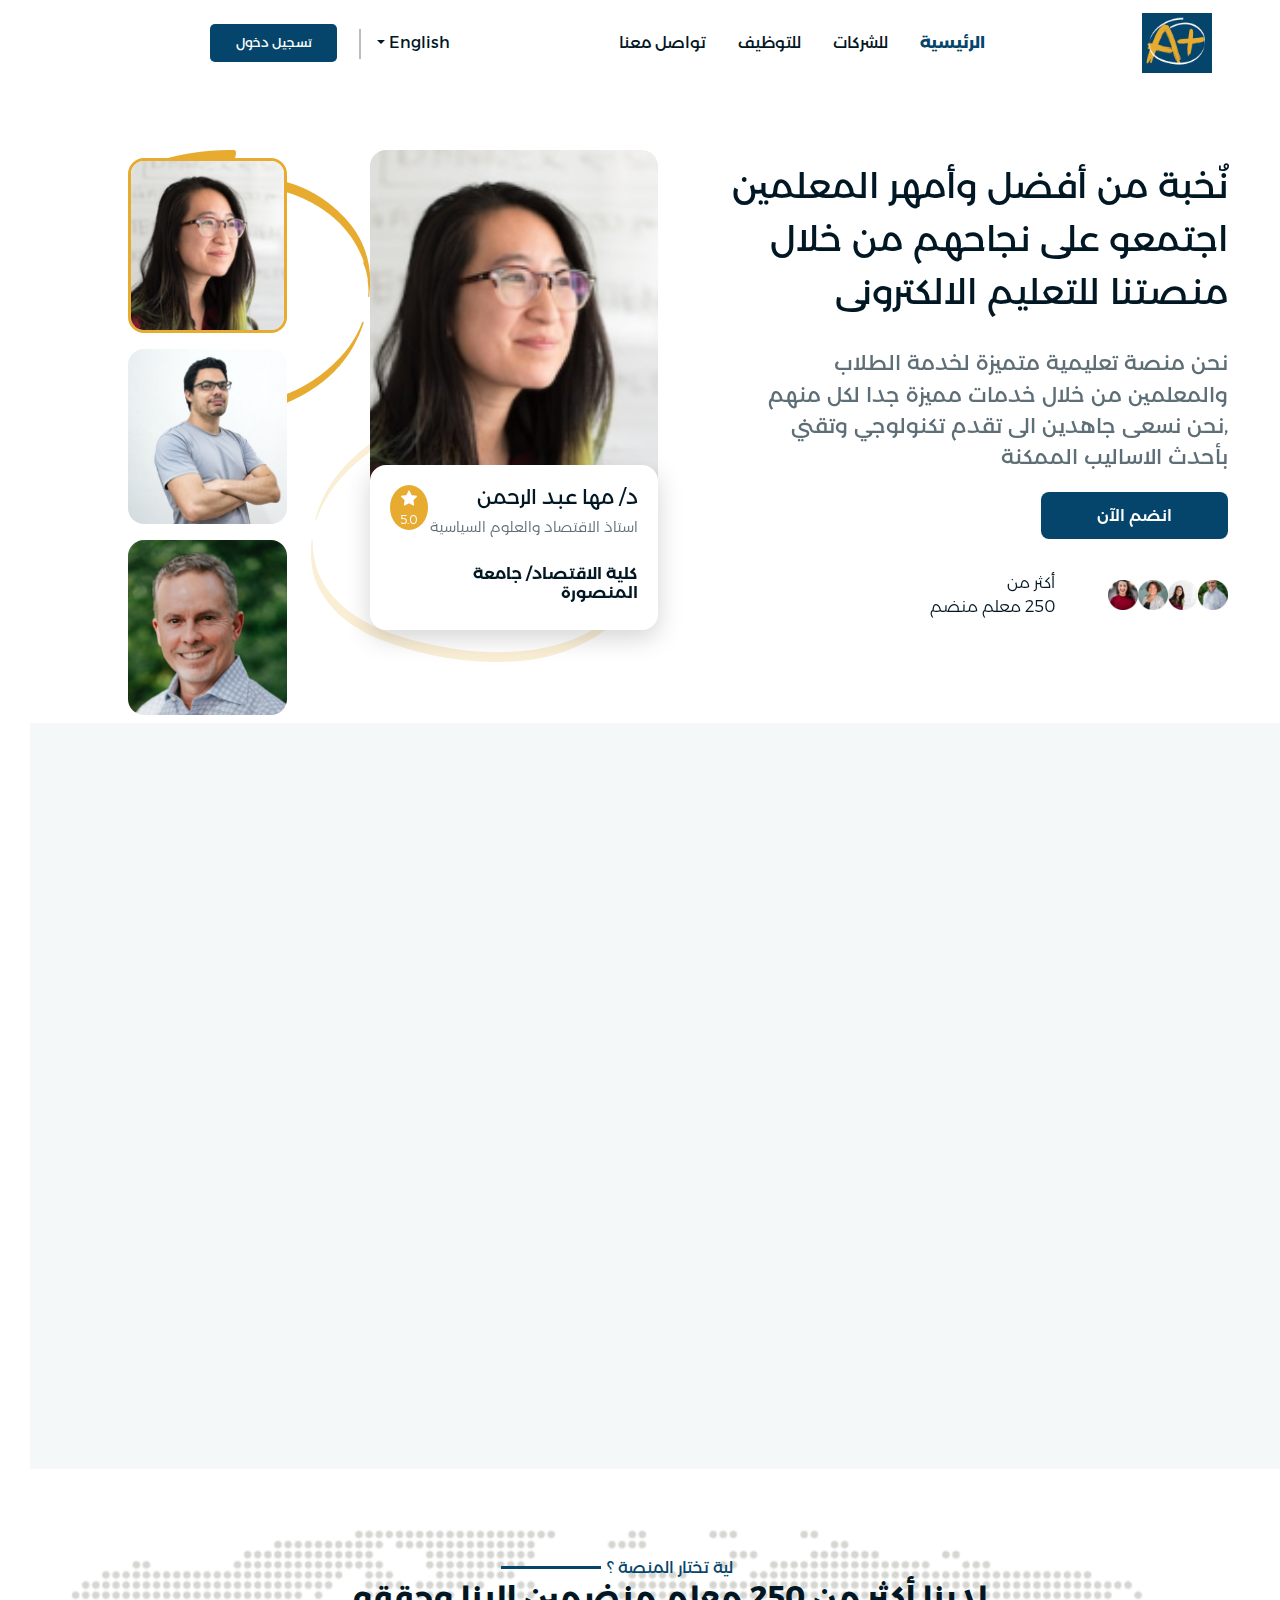
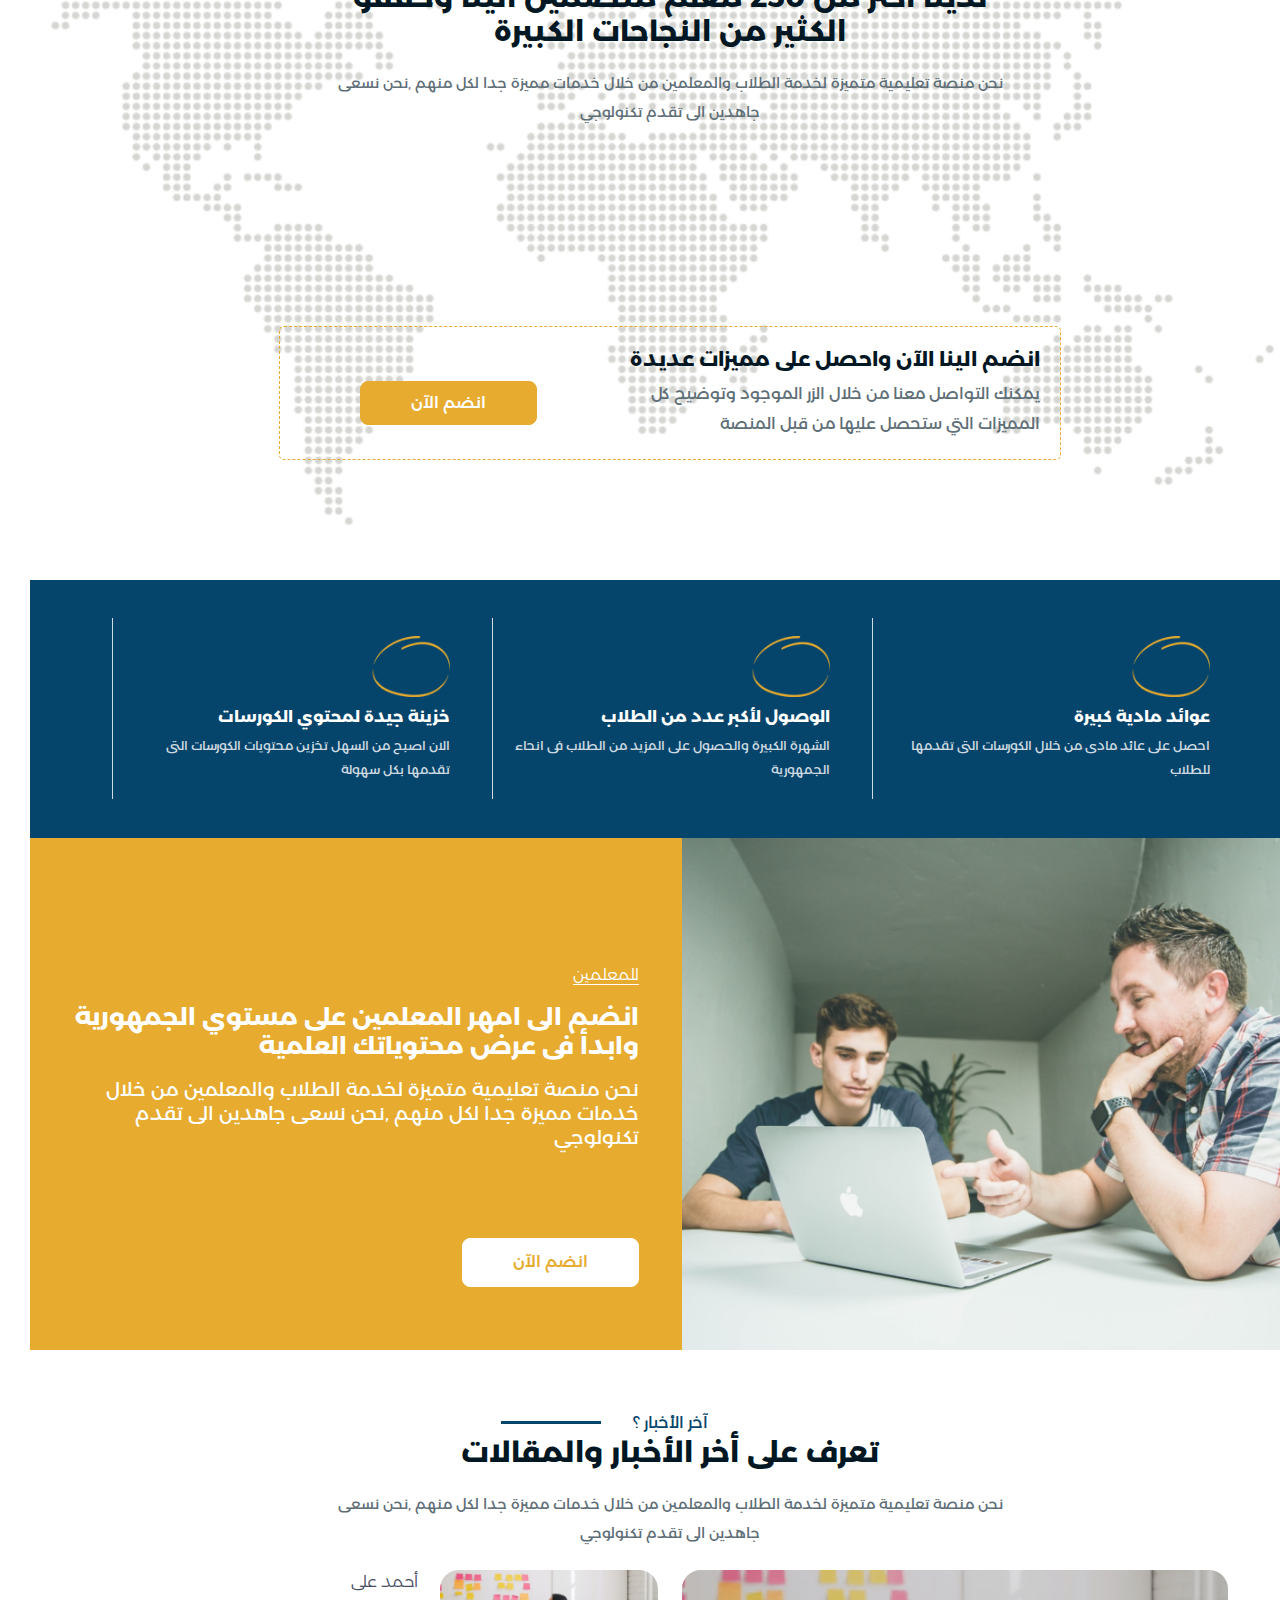
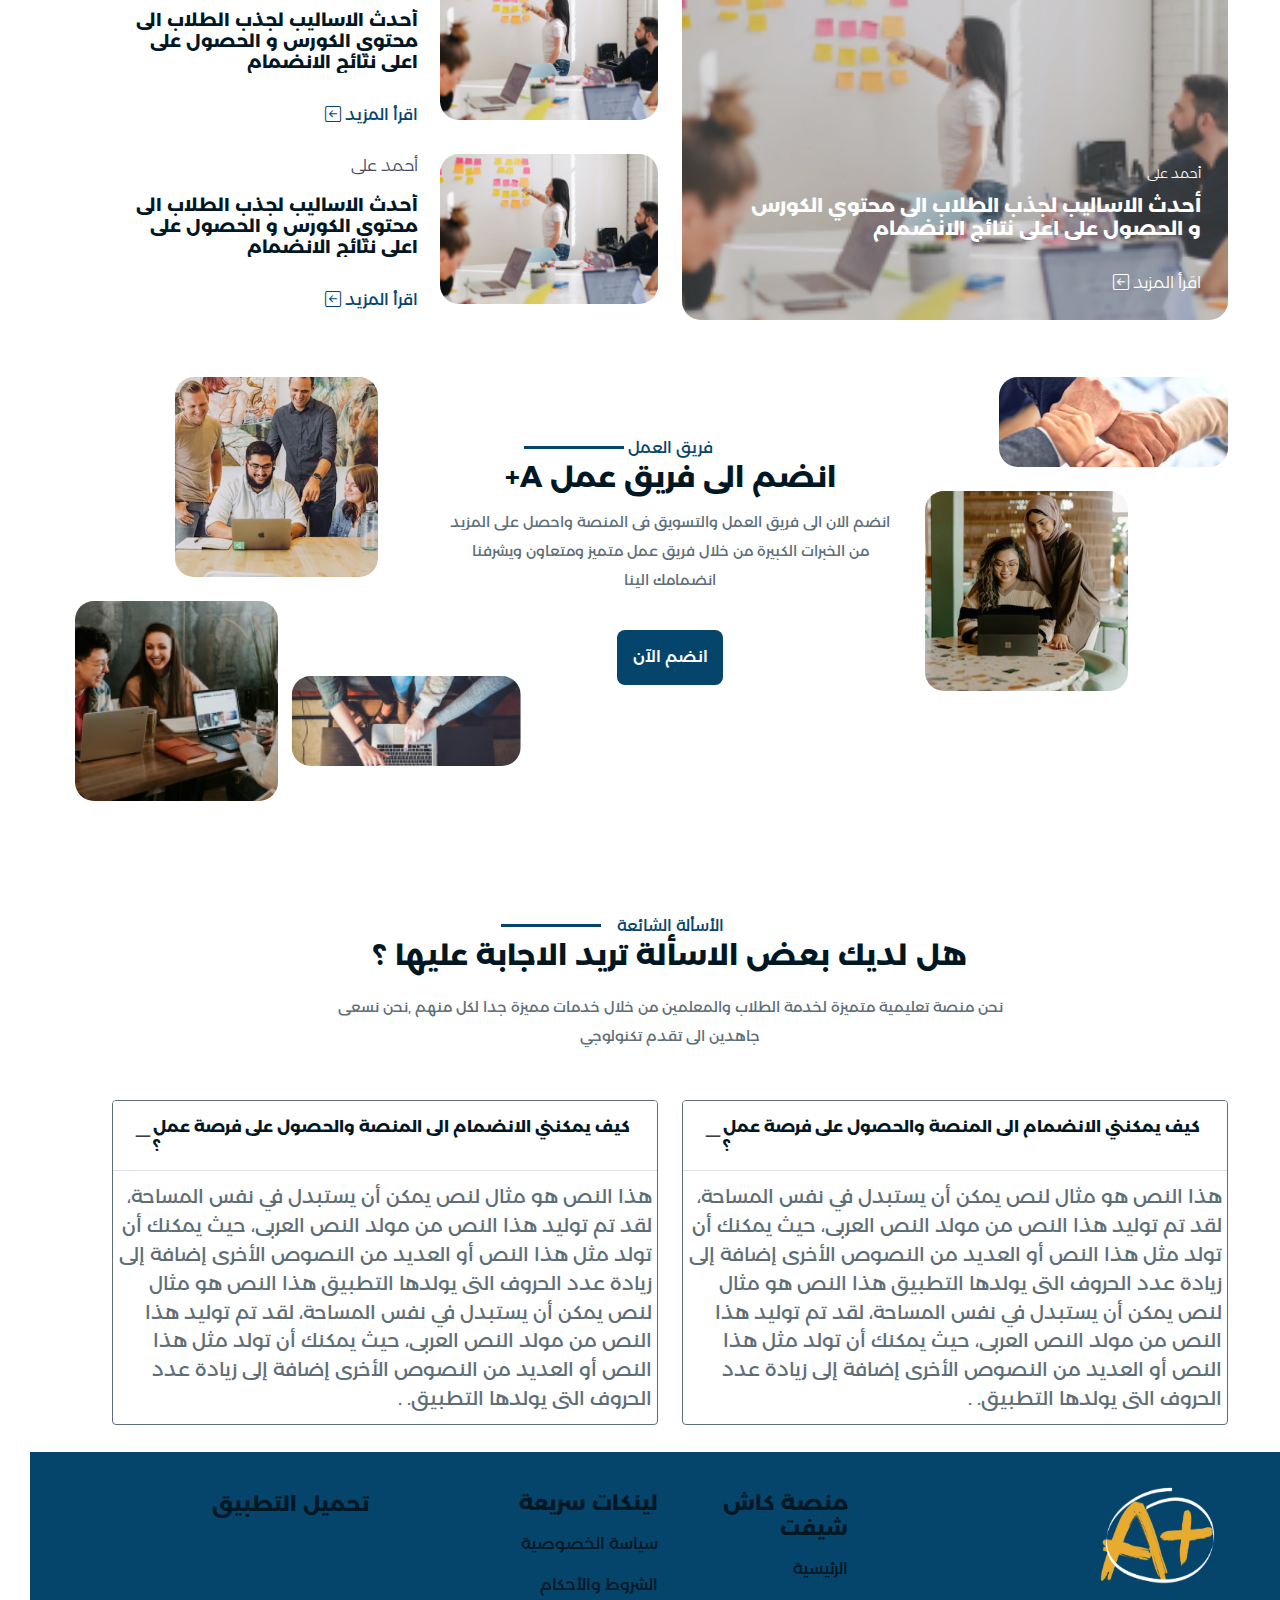
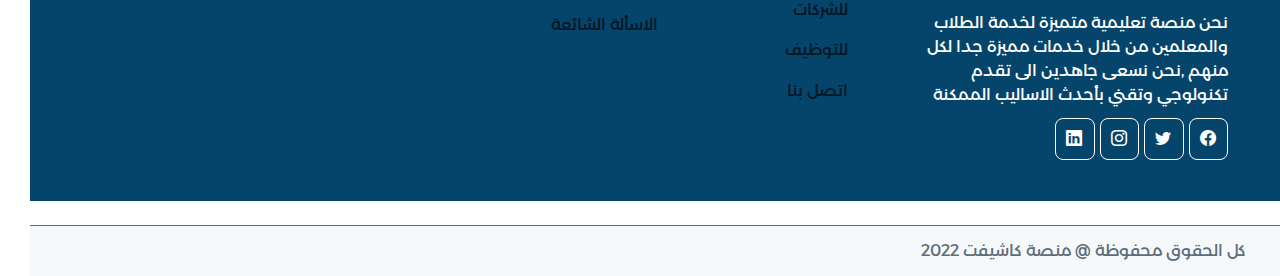
==== commit 2e044549: "23/5" ====
--- a/index.html
+++ b/index.html
@@ -837,17 +837,22 @@
     </section> -->
     <!---------------------- finish subscribe -------------------------------------------->
     <!---------------------- start footer  -------------------------------------------->
-    <!-- <footer>
+    <footer>
         <div class="container">
             <div class="row">
                 <div class="col-lg-4 col-md-6 col-12">
                     <div class="logo_footer">
-                        <img src="image/logo-footer.png" alt="logo footer">
-                        <p class="disc">هذا النص هو مثال لنص يمكن أن يستبدل في نفس المساحة، لقد تم توليد هذا النص من
-                            مولد
-                            النص
-                            العربى، حيث يمكنك أن تولد مثل هذا النص أو العديد من النصوص الأخرى إضافة إلى زيادة عالتى
-                            يولدها التطبيق.إذا كنت تحتاج إلى عدد الفقرات كما تريد، النص لن يبدو مقسما</p>
+                        <img src="image/footer-logo.png" alt="logo footer">
+                        <p class="disc">
+                            نحن منصة تعليمية متميزة لخدمة الطلاب والمعلمين من خلال خدمات مميزة جدا لكل منهم ,نحن نسعى
+                            جاهدين الى تقدم تكنولوجي وتقني بأحدث الاساليب الممكنة
+                        </p>
+                        <ul class="social_links">
+                            <li> <a href="#" target="__blank"> <i class="bi bi-facebook"></i></a></li>
+                            <li> <a href="#" target="__blank"><i class="bi bi-twitter"></i> </a></li>
+                            <li> <a href="#" target="__blank"><i class="bi bi-instagram"></i> </a></li>
+                            <li> <a href="#" target="__blank"> <i class="bi bi-linkedin"></i> </a></li>
+                        </ul>
                     </div>
 
 
@@ -886,48 +891,43 @@
                 </div>
             </div>
         </div>
-    </footer> -->
-    <!-- <div class="lower_footer">
+    </footer>
+    < <div class="lower_footer">
 
         <div class="slug">
             <p>كل الحقوق محفوظة @ منصة كاشيفت 2022</p>
         </div>
-        <ul class="social_links">
-            <li> <a href="#" target="__blank"> <i class="bi bi-facebook"></i></a></li>
-            <li> <a href="#" target="__blank"><i class="bi bi-twitter"></i> </a></li>
-            <li> <a href="#" target="__blank"><i class="bi bi-instagram"></i> </a></li>
-            <li> <a href="#" target="__blank"> <i class="bi bi-linkedin"></i> </a></li>
-        </ul>
-
-    </div> -->
-
-    <!---------------------- finish footer -------------------------------------------->
-
-    <!-- main js -->
-    <script src="js/bootstrap.min.js"></script>
-    <script src="js/jquery-3.5.1.min.js"></script>
-    <script src="js/main.js"></script>
-    <!-- main js -->
-    <!-- swiper -->
-    <script src="js/swiper-demos.js"></script>
-    <!-- swiper -->
-    <!-- animation -->
-    <script src="js/aos-anmite.js"></script>
-    <script>
-        AOS.init({
-            disable: function () {
-                var maxWidth = 700;
-                return window.innerWidth < maxWidth;
-            }
-        });
-    </script>
-    <!-- animation -->
-    <!-- lottie -->
-    <!-- lottie -->
-
-
-    <!-- printer in success slider -->
-    <!-- <script>
+
+
+        </div>
+
+        <!---------------------- finish footer -------------------------------------------->
+
+        <!-- main js -->
+        <script src="js/bootstrap.min.js"></script>
+        <script src="js/jquery-3.5.1.min.js"></script>
+        <script src="js/main.js"></script>
+        <!-- main js -->
+        <!-- swiper -->
+        <script src="js/swiper-demos.js"></script>
+        <!-- swiper -->
+        <!-- animation -->
+        <script src="js/aos-anmite.js"></script>
+        <script>
+            AOS.init({
+                disable: function () {
+                    var maxWidth = 700;
+                    return window.innerWidth < maxWidth;
+                }
+            });
+        </script>
+        <!-- animation -->
+        <!-- lottie -->
+        <!-- lottie -->
+
+
+        <!-- printer in success slider -->
+        <!-- <script>
         var swiper = new Swiper(".mySwiper", {
             slidesPerView: 5,
             spaceBetween: 10,
@@ -952,10 +952,10 @@
             },
         });
     </script> -->
-    <!-- printer in success slider -->
-
-    <!--  success story slider -->
-    <!-- <script>
+        <!-- printer in success slider -->
+
+        <!--  success story slider -->
+        <!-- <script>
         var swiper = new Swiper(".mySwiper_1", {
             slidesPerView: 3,
             spaceBetween: 10,
@@ -984,18 +984,18 @@
             },
         });
     </script> -->
-    <!-- success story  slider -->
-    </script>
-    <script src="js/counterup.min.js"></script>
-    <script src="js/waypoints.min.js"></script>
-    <script>
-        $('.counter').counterUp({
-            delay: 20,
-            time: 3000
-        });
-    </script>
-
-    <!-- counter -->
+        <!-- success story  slider -->
+        </script>
+        <script src="js/counterup.min.js"></script>
+        <script src="js/waypoints.min.js"></script>
+        <script>
+            $('.counter').counterUp({
+                delay: 20,
+                time: 3000
+            });
+        </script>
+
+        <!-- counter -->
 
 
 </body>
--- a/scss/main.min.css
+++ b/scss/main.min.css
@@ -1 +1 @@
-@import"https://cdn.jsdelivr.net/npm/bootstrap-icons@1.7.0/font/bootstrap-icons.css";:root{--color-white: #fff;--color-primary: #4A93C4;--color-secound: #E6AB2F;--color-text: #021724;--color-pargraph: #5E6E77}@font-face{font-family:"light";src:url("../fonts/ArbFONTS-Montserrat-Arabic-Light.ttf")}@font-face{font-family:"regular";src:url("../fonts/ArbFONTS-Montserrat-Arabic-Regular.ttf")}@font-face{font-family:"medium";src:url("../fonts/ArbFONTS-Montserrat-Arabic-Medium.ttf")}@font-face{font-family:"semi-bold";src:url("../fonts/ArbFONTS-Montserrat-Arabic-SemiBold.ttf")}@font-face{font-family:"bold";src:url("../fonts/ArbFONTS-Montserrat-Arabic-Bold.ttf")}*{-webkit-box-sizing:border-box;-moz-box-sizing:border-box;box-sizing:border-box}body{margin:0;padding:0;overflow-x:hidden;list-style:none;direction:rtl;height:100vh;scroll-behavior:smooth;position:relative}html{scroll-behavior:smooth}a{text-decoration:none;color:var(--color-primary)}ul{list-style:none;padding:0px}p{margin-bottom:0}*::-webkit-scrollbar{width:10px}*::-webkit-scrollbar-track{background:var(--color-primary)}*::-webkit-scrollbar-thumb{background:var(--color-pargraph)}*::-webkit-scrollbar-thumb:hover{background:var(--color-text)}.text{font-size:1rem;color:var(--color-text);font-family:"meduim"}.parg{font-size:1rem;color:var(--color-pargraph);font-family:"regular"}.button{display:flex;align-items:center;justify-content:center;margin-top:20px}.button .first{display:flex;align-items:center;justify-content:center;transition:.2s all ease-in-out;background:var(--color-primary);border-radius:8px;font-size:1rem;font-family:"medium";text-align:center;color:var(--color-white);position:relative;z-index:10;padding:2%}.button .first:hover{background-color:var(--color-white);color:var(--color-primary);border:1px solid var(--color-primary)}.button{display:flex;align-items:center;justify-content:center;margin-top:20px}.button .second{width:30%;border-radius:8px;font-size:1rem;font-family:"medium";border:1px solid var(--color-primary);text-align:center;color:var(--color-primary);position:relative;z-index:10;padding:1%;transition:.25s all ease-in-out}.button .second:hover{background-color:var(--color-primary);color:var(--color-white)}.card_platform{background-color:#f9f9f9;border-bottom:3px solid var(--color-text);border-radius:5px;padding:7% 3%;position:relative}.card_platform h4{color:var(--color-text);font-size:1.2rem;font-family:"bold"}.card_platform p{color:var(--color-secound);font-size:1rem;font-family:"regular"}.header{position:relative}.header img{width:100%;height:250px;background-size:cover}.header .text{position:absolute;text-align:start;display:flex;justify-content:flex-start;align-items:flex-start;flex-direction:column;top:15%;bottom:0;left:0;right:8%}.header .text h2{color:var(--color-white);font-size:3.3rem;font-family:"bold"}.header .text ul{display:flex;flex-direction:row;width:100%;margin-top:2%}.header .text ul li{padding-inline-end:1%}.header .text ul li i{color:#fff;font-size:1.5rem}.header .text ul li a{color:var(--color-white);font-size:1.8rem;font-family:"regular"}.main_title{position:relative;text-align:start;display:flex;justify-content:start;align-items:start;flex-direction:column}.main_title span{font-size:1rem;color:var(--color-primary);font-family:"regular";display:block;position:relative;width:40%}.main_title span::after{content:"";background-color:var(--color-primary);color:var(--color-primary);width:100px;height:3px;position:absolute;right:30%;top:10px}.main_title h2{font-size:1.8rem;font-family:"bold";color:var(--color-text);margin-bottom:3%;margin-top:2%}.main_title p{font-size:.9rem;font-family:"regular";color:var(--color-pargraph);line-height:2}.sec_title{position:relative;text-align:center;display:flex;justify-content:center;align-items:center;flex-direction:column;padding:2% 19%}.sec_title span{font-size:1rem;color:var(--color-primary);font-family:"regular";display:block;position:relative;width:20%}.sec_title span::after{content:"";background-color:var(--color-primary);color:var(--color-primary);width:100px;height:3px;position:absolute;right:100%;top:10px}.sec_title h2{font-size:1.8rem;font-family:"bold";color:var(--color-text);margin-bottom:3%}.sec_title p{font-size:.9rem;font-family:"regular";color:var(--color-pargraph);line-height:2}.input-group{position:relative;margin-bottom:3%}.input-group .icon_form{position:absolute;left:.3rem;top:58%}form .file-upload-wrapper{position:relative;width:100%;height:150px;border:1px dashed var(--color-primary);border-radius:5px;font-family:"regular"}form .file-upload-wrapper::after{content:attr(data-text);font-size:1rem;position:absolute;top:0;left:0;background:rgba(5,27,103,.04);padding:10px 15px;display:flex;justify-content:center;align-items:center;width:calc(100% - 40px);pointer-events:none;z-index:20;height:100%;width:100%;line-height:40px;color:var(--color-text);border-radius:5px 10px 10px 5px;font-weight:300}form .file-upload-wrapper input{opacity:0;position:absolute;top:0;right:0;bottom:0;left:0;z-index:99;height:100%;margin:0;padding:0;display:block;cursor:pointer;width:100%}.form-label{width:100%;font-size:1rem;color:var(--color-primary);font-family:"medium"}.form-control{border-radius:2px;padding-inline-start:4%;background-color:rgba(0,0,0,0);color:var(--color-pargraph);font-family:"regular";border:1px solid #9a9a9a;border-radius:8px !important}.form-control:focus{box-shadow:none !important;border-color:var(--color-pargraph) !important}.form-control::placeholder{color:var(--color-text);font-family:"light" !important;font-size:.9rem}.bootstrap-select>.dropdown-toggle{background-color:rgba(0,0,0,0);border:unset}.bs-searchbox .form-control{border-radius:8px}.bootstrap-select .dropdown-menu li a{font-size:.8rem;color:var(--color-text);font-family:"light"}.bootstrap-select .dropdown-menu li a:active{background-color:rgba(0,0,0,.05)}.bootstrap-select .dropdown-menu li.selected{background-color:rgba(0,0,0,.05)}.bootstrap-select .dropdown-menu li.selected a{color:var(--color-secound)}.input-group .bootstrap-select.form-control .dropdown-toggle{color:var(--color-text);text-align:left;background-color:rgba(0,0,0,0);border-color:#ced4da}.bootstrap-select .dropdown-toggle .filter-option{text-align:right !important}.bootstrap-select .dropdown-toggle:focus,.bootstrap-select>select.mobile-device:focus+.dropdown-toggle{outline:unset !important;outline-offset:unset !important;outline-style:hidden !important}.bootstrap-select .dropdown-menu{text-align:right}.bootstrap-select.show-tick .dropdown-menu li a span.text{margin-right:10px !important;font-size:1.1rem;font-family:"medium";color:var(--color-pargraph)}textarea{height:150px}textarea.form-control{padding-left:2%}.form-select,.bootstrap-select{border-radius:8px !important;border:1px solid #9a9a9a;padding:.375rem 2.25rem .375rem 1.4rem;font-family:"regular";background-color:rgba(0,0,0,0);color:var(--iconcolor);background-position:right;position:relative;width:100% !important}.form-select:focus,.bootstrap-select:focus{box-shadow:unset !important}.btn:focus,.form-check-input:focus,.form-check :focus,.btn-check:focus+.btn,.btn-close:focus,.accordion-button:focus,.btn-light:active:focus{box-shadow:none}.form-check .form-check-input{float:right;margin-left:5px}.form-check .form-check-input:checked{background-color:var(--color-primary);border-color:var(--color-primary)}.form-check .form-check-label{font-size:1rem;font-family:"regular";color:var(--color-text)}input[type=data]{color:var(--color-secound);font-family:"regular"}input[type=data]::placeholder{content:""}::-webkit-calendar-picker-indicator{background-color:#fff;opacity:0;padding:5px;cursor:pointer;width:50%;border-radius:3px}input::-webkit-outer-spin-button,input::-webkit-inner-spin-button{-webkit-appearance:none;margin:0}.navbar .navbar-toggler{cursor:pointer;border:1px solid var(--color-primary);width:1.8em !important;height:1.8em !important;padding:0 7px 2px 7px !important;outline:none !important}.navbar .navbar-toggler-icon{transition:all .2s ease-out;transform:rotate(0 deg)}.navbar .navbar-toggler-icon,.navbar .navbar-toggler-icon::before,.navbar .navbar-toggler-icon::after{width:1em !important;height:2px !important;display:flex;background-image:none;background-color:var(--color-primary);position:absolute !important;transition:all .2s ease-in}.navbar .navbar-toggler-icon::before{content:"";display:block;top:-0.3em}.navbar .navbar-toggler-icon::after{content:"";display:block;bottom:-0.3em}.navbar .navbar-toggler:focus{box-shadow:none;cursor:pointer;border:1px solid var(--color-primary) !important;width:1.8em !important;height:1.8em !important;padding:0 7px 2px !important}.active-hamburger .navbar-toggler-icon{transition:.2s;transform:rotate(405deg)}.active-hamburger .navbar-toggler-icon::before{top:0;opacity:0}.active-hamburger .navbar-toggler-icon::after{transition:.2s;transform:rotate(-90deg);display:flex;justify-content:center;text-align:center;top:0;left:0}#preloader{background-image:url(../image/Spin-2.1s-191px.svg);background-repeat:no-repeat;background-position:center;background-size:cover;background-color:#fff;background-size:15%;height:100vh;width:100%;position:fixed;z-index:1100}#button{display:inline-block;background-color:var(--color-primary);width:40px;height:40px;border-radius:50%;text-align:center;position:fixed;bottom:40px;left:30px;transition:background-color .5s,opacity .5s,visibility .5s;opacity:0;visibility:hidden;z-index:100;border:1px solid var(--color-fourth);animation:move-toggs 3s linear infinite}#button::after{font-weight:normal;font-style:normal;font-size:2em;line-height:50px;color:var(--color-primary)}#button i{color:var(--color-white);margin:auto;font-size:22px;transition:.3s all}#button:hover{background-color:var(--color-text);cursor:pointer}#button:hover i{color:var(--color-white)}#button:active{background-color:#555}#button.show{opacity:1;visibility:visible}@keyframes move-toggs{0%{bottom:40px}25%{bottom:20px}50%{bottom:10px}75%{bottom:20px}100%{bottom:40px}}.navbar{background-color:var(--color-white);transition:.25s all ease-in-out}.navbar .navbar-brand{width:70px;height:70px}.navbar .navbar-brand img{width:100%;height:100%}.navbar .navbar-collapse .navbar-nav{width:66%;justify-content:center}.navbar .navbar-collapse .navbar-nav .nav-item{transition:.35s all ease-in;position:relative}.navbar .navbar-collapse .navbar-nav .nav-item .nav-link{font-size:1rem;font-family:"regular";color:var(--color-text);padding-left:1rem;padding-right:1rem;position:relative;overflow:hidden;z-index:1;transition:.25s all}.navbar .navbar-collapse .navbar-nav .nav-item .nav-link:hover{color:var(--color-secound)}.navbar .navbar-collapse .navbar-nav .nav-item .nav-link.active{color:var(--color-primary);font-family:"bold";transition:.25s all ease-in-out}.navbar .navbar-collapse .navbar-nav .nav-item .nav-link.active:hover{color:var(--color-secound)}.navbar .navbar-collapse .account_btn{width:17%;margin-top:0}.navbar .navbar-collapse .account_btn .first{padding:3% 4%;font-size:.8rem;font-family:"regular";border-radius:0;background-color:var(--color-white);color:var(--color-primary);border:1px solid var(--color-primary)}.navbar .navbar-collapse .register_btn{width:17%;margin:0;position:relative}.navbar .navbar-collapse .register_btn::before{content:"";top:5px;right:0;position:absolute;width:2px;height:30px;color:rgba(154,154,154,.65);background-color:rgba(154,154,154,.65)}.navbar .navbar-collapse .register_btn .first{padding:5% 14%;font-size:.8rem;font-family:"regular";border-radius:0;border-radius:5px}.navbar .navbar-collapse .dropdown .dropdown-toggle{background-color:rgba(0,0,0,0);border:none;font-size:1rem;font-family:"regular";color:var(--color-text)}.navbar .navbar-collapse .dropdown .dropdown-menu{min-width:4rem}.navbar .navbar-collapse .dropdown .dropdown-menu .dropdown-item{font-family:"regular";font-size:.8rem;color:var(--color-text)}.navbar.change{background-color:rgba(16,34,46,.8)}.navbar.change .navbar-nav{width:100%}.navbar.change .navbar-nav .nav-item{position:relative}.navbar.change .navbar-nav .nav-item .nav-link{padding-right:1.8rem;padding-left:1.8rem}.hero_section{position:relative;padding:5% 0 0}.hero_section .content{text-align:start;padding-inline-end:5%}.hero_section .content h1{font-size:2.2rem;color:var(--color-text);font-family:"regular";padding:2% 0 4%;line-height:1.5}.hero_section .content p{font-size:1.3rem;color:var(--color-pargraph);font-family:"regular";padding-inline-end:10%}.hero_section .content .button{justify-content:start}.hero_section .content .button .btn{width:36%}.hero_section .content .join_us_hero{margin:2rem 0;display:flex;justify-content:space-between}.hero_section .content .join_us_hero span{width:80%;font-size:1rem;font-family:"light";color:var(--color-text)}.hero_section .content .join_us_hero .img{display:flex;flex-direction:row;align-items:center;padding-inline-start:0;width:40%}.hero_section .content .join_us_hero .img img{width:30px;height:30px}.hero_section .tab_teacher .nav .nav-link{background-color:rgba(0,0,0,0)}.hero_section .tab_teacher .nav .nav-link img{width:100%;height:175px;object-fit:cover;border-radius:16px}.hero_section .tab_teacher .nav .nav-link.active img{border:3px solid var(--color-secound)}.hero_section .tab_teacher .tab-content .card_teacher .img{width:100%;height:350px}.hero_section .tab_teacher .tab-content .card_teacher .img img{width:85%;height:100%;object-fit:cover;border-radius:16px}.hero_section .tab_teacher .tab-content .card_teacher .info{background:#fff;box-shadow:0px 8px 24px rgba(60,57,57,.22);border-radius:16px;transform:translateY(-35px);width:85%;padding:1.25rem;display:flex}.hero_section .tab_teacher .tab-content .card_teacher .info .title h6{font-size:20px;line-height:24px;font-family:"regular";color:var(--color-text)}.hero_section .tab_teacher .tab-content .card_teacher .info .title p{color:var(--color-pargraph);font-size:.9rem;font-family:"light"}.hero_section .tab_teacher .tab-content .card_teacher .info .title h4{font-size:1rem;color:var(--color-text);font-family:"semi-bold";margin-top:12%}.hero_section .tab_teacher .tab-content .card_teacher .info .rate{background-color:var(--color-secound);width:45px;height:45px;border-radius:50%;display:flex;flex-direction:column;justify-content:center;align-items:center}.hero_section .tab_teacher .tab-content .card_teacher .info .rate i{color:var(--color-white);font-size:1rem}.hero_section .tab_teacher .tab-content .card_teacher .info .rate span{font-family:"light";font-size:12px;color:#fff}.hero_section .ball1{position:absolute;left:62px;top:0;z-index:-1}.hero_section .ball2{position:absolute;left:34%;bottom:61px;z-index:-1;opacity:.2}.about_us_section{position:relative;background-color:rgba(6,69,107,.04);padding:5% 0}.about_us_section .img{height:380px;width:100%;margin-top:2rem}.about_us_section .img img{width:100%;height:100%;object-fit:cover;border-radius:9px;transform:matrix(-1, 0, 0, 1, 0, 0)}.about_us_section .lists{padding-inline-start:5%}.about_us_section .lists .list{border-top:1px solid var(--color-primary);padding:1.5rem 0}.about_us_section .lists .list h4{font-size:1.2rem;text-align:start;color:var(--color-text);font-family:"medium"}.about_us_section .lists .list p{font-size:1rem;text-align:start;color:var(--color-pargraph);font-family:"regular";line-height:22px}.why_section{background-image:url(../image/why.png);background-position:center;background-size:contain;background-repeat:no-repeat;padding:5% 0}.why_section .boxes .box .counter{color:var(--color-primary);font-size:2rem;font-family:"bold"}.why_section .boxes .box .head-categ{color:var(--color-primary);font-size:1.5rem;font-family:"bold"}.why_section .boxes .box p{color:var(--color-text);font-size:1.5rem;font-family:"regular"}.why_section .join_us_why{width:70%;margin:5% auto;border:1px dashed #e6ab2f;border-radius:5px;padding:1.25rem;display:flex;flex-direction:row;align-items:center;justify-content:space-between}.why_section .join_us_why .info{width:60%}.why_section .join_us_why .info h4{font-size:1.25rem;color:var(--color-text);font-family:"bold"}.why_section .join_us_why .info p{font-size:1rem;font-family:"regular";color:var(--color-pargraph);line-height:30px;text-align:start}.why_section .join_us_why .button{width:40%}.why_section .join_us_why .button .btn{background-color:var(--color-secound);padding:3% 0;width:60%;border:1px solid var(--color-secound)}.why_section .join_us_why .button .btn:hover{background-color:rgba(0,0,0,0);color:var(--color-secound)}.notes_section{background-color:#06456b;padding:3% 0}.notes_section .card_list{display:flex;flex-direction:column;justify-content:flex-start;align-items:start;padding:5%;position:relative}.notes_section .card_list::after{position:absolute;left:0;top:0;content:"";width:1px;height:100%;color:#cfdbe2;background-color:#cfdbe2}.notes_section .card_list::after:last-child{display:none}.notes_section .card_list img{width:81px;height:61px}.notes_section .card_list h6{color:#fff;font-size:1rem;font-family:"bold";margin-top:3%}.notes_section .card_list p{color:#cfdbe2;font-size:.8rem;font-family:"regular";line-height:24px;display:-webkit-box;-webkit-line-clamp:3;-webkit-box-orient:vertical;overflow:hidden;text-overflow:ellipsis}.joinus{position:relative;background-color:#e6ab2f}.joinus .img{width:100%;height:100%}.joinus .img img{width:100%;height:100%;object-fit:cover}.joinus .content{padding:20% 3% 10%}.joinus .content span{font-size:1rem;font-family:"light";color:var(--color-white);border-bottom:1px solid var(--color-white)}.joinus .content h2{font-size:1.5rem;color:var(--color-white);font-family:"bold";margin:1rem 0}.joinus .content p{font-size:1.2rem;color:var(--color-white);font-family:"regular";line-height:24px}.joinus .content .button{display:flex;justify-content:start;align-items:start;width:100%;margin-top:15%}.joinus .content .button .btn{background-color:#fff;width:30%;color:var(--color-secound);border:1px solid var(--color-white)}.joinus .content .button .btn:hover{background-color:var(--color-secound);color:#fff}.lastnews{position:relative;padding:3% 0}.lastnews .first_blog .img{position:relative;width:100%;height:350px}.lastnews .first_blog .img img{width:100%;height:100%;object-fit:cover;border-radius:19px}.lastnews .first_blog .img .overlay{position:absolute;background:linear-gradient(0deg, rgba(0, 0, 0, 0.33), rgba(0, 0, 0, 0.33)),url(.jpg),#d9d9d9;width:100%;height:100%;top:0;left:0;opacity:.3;border-radius:19px}.lastnews .first_blog .img .text{position:absolute;bottom:7%;width:85%;left:10%}.lastnews .first_blog .img .text span{color:#fff;font-size:.8rem;font-family:"light"}.lastnews .first_blog .img .text a{color:#fff;font-size:1rem;font-family:"light"}.lastnews .first_blog .img .text h4{color:var(--color-white);font-size:1.2rem;font-family:"bold";padding-bottom:5%;padding-top:2%;display:-webkit-box;-webkit-line-clamp:3;-webkit-box-orient:vertical;overflow:hidden;text-overflow:ellipsis}.lastnews .anther_blog .card_blog{display:flex;flex-direction:row;justify-content:start;align-items:flex-start;margin-bottom:5%}.lastnews .anther_blog .card_blog a{width:40%}.lastnews .anther_blog .card_blog .img{height:150px}.lastnews .anther_blog .card_blog .img img{width:100%;height:100%;object-fit:cover;border-radius:19px}.lastnews .anther_blog .card_blog .info{width:60%;padding-inline-start:4%}.lastnews .anther_blog .card_blog .info span{color:#484c5f;font-size:1rem;font-family:"light"}.lastnews .anther_blog .card_blog .info h4{color:var(--color-text);font-size:1.1rem;font-family:"bold";margin-bottom:10%;margin-top:5%;display:-webkit-box;-webkit-line-clamp:4;-webkit-box-orient:vertical;overflow:hidden;text-overflow:ellipsis}.lastnews .anther_blog .card_blog .info a{color:var(--color-primary);font-size:1rem;font-family:"regular"}.team_section .sec_title{padding-top:8%}.team_section img{border-radius:19px;object-fit:cover}.team_section .first_im{height:90px;width:229px}.team_section .second{width:203px;height:200px;margin-top:24px;transform:translateX(-100px)}.team_section .third{width:203px;height:200px;transform:translateX(100px);margin-bottom:24px}.team_section .fourth{width:203px;height:200px}.team_section .fifth{height:90px;width:229px;transform:translate(106%, -125px)}.faq_section .accordion .accordion-item{margin:5% 0;border:1px solid var(--color-pargraph)}.faq_section .accordion .accordion-item .accordion-header{font-size:2.2rem;font-family:"bold";color:var(--color-text)}.faq_section .accordion .accordion-item .accordion-header .accordion-button{color:var(--color-text);background-color:var(--color-white)}.faq_section .accordion .accordion-item .accordion-header .accordion-button::after{margin-right:auto;margin-left:unset;background-image:url("data:image/svg+xml,%3Csvg xmlns='http://www.w3.org/2000/svg' width='16' height='16' fill='currentColor' class='bi bi-dash-lg' viewBox='0 0 16 16'%3E%3Cpath fill-rule='evenodd' d='M2 8a.5.5 0 0 1 .5-.5h11a.5.5 0 0 1 0 1h-11A.5.5 0 0 1 2 8Z'/%3E%3C/svg%3E")}.faq_section .accordion .accordion-item .accordion-header .accordion-button.collapsed{color:var(--color-text);background-color:var(--color-white)}.faq_section .accordion .accordion-item .accordion-header .accordion-button.collapsed::after{margin-right:auto;margin-left:unset;background-image:url("data:image/svg+xml,%3Csvg xmlns='http://www.w3.org/2000/svg' width='16' height='16' fill='currentColor' class='bi bi-plus-lg' viewBox='0 0 16 16'%3E%3Cpath fill-rule='evenodd' d='M8 2a.5.5 0 0 1 .5.5v5h5a.5.5 0 0 1 0 1h-5v5a.5.5 0 0 1-1 0v-5h-5a.5.5 0 0 1 0-1h5v-5A.5.5 0 0 1 8 2Z'/%3E%3C/svg%3E")}.faq_section .accordion .accordion-item .accordion-collapse .accordion-body{font-size:1.2rem;font-family:"regular";color:var(--color-pargraph);padding:2% 1%}.counter_section{padding:2% 5%;margin:0% 0 4%;background-color:rgba(5,27,103,.08)}.counter_section .boxes .box{flex-direction:column;text-align:center;flex-direction:row;display:flex}.counter_section .boxes .box .icon{width:55px;height:55px;display:flex;justify-content:center;align-items:center;border-radius:50%;background-color:#fff}.counter_section .boxes .box .icon i{color:var(--color-primary);font-size:1.5rem}.counter_section .boxes .box .content{padding-inline-start:4%}.counter_section .boxes .box .counter{font-size:1.5rem;font-family:"medium";color:var(--color-text)}.counter_section .boxes .box .head-categ{font-size:1rem;font-family:"regular";color:var(--color-pargraph)}.mensaa_section{position:relative;padding-bottom:5%}.mensaa_section .img{width:100%;height:465px;margin-top:13%;position:relative}.mensaa_section .img .shape1{position:absolute;width:103px;height:88px;bottom:-37px;right:-42px}.mensaa_section .img .shape2{position:absolute;width:60%;height:151px;object-fit:cover;right:-164px;top:82px}.mensaa_section .img .shape3{position:absolute;height:196px;left:27px;bottom:-4px;width:60%}.mensaa_section .img img{width:60%;height:100%}.mensaa_section .mansaa_cards{display:flex;flex-direction:row;flex-wrap:wrap;margin-top:40px}.mensaa_section .mansaa_cards .mansaa_card{display:flex;width:45%;flex-direction:column;justify-content:start;align-items:flex-start;background-color:#f4f8fb;padding:1rem 1.2rem;margin-inline-end:5%;margin-bottom:2%;height:270px}.mensaa_section .mansaa_cards .mansaa_card:nth-child(even){transform:translateY(20px)}.mensaa_section .mansaa_cards .mansaa_card h6{color:var(--color-text);font-size:1.1rem;font-family:"medium";padding:1rem 0}.mensaa_section .mansaa_cards .mansaa_card p{color:var(--color-pargraph);font-size:.7rem;font-family:"light";line-height:2;display:-webkit-box;-webkit-line-clamp:5;-webkit-box-orient:vertical;overflow:hidden;text-overflow:ellipsis}.last_news{background-color:rgba(5,27,103,.04);padding:5px 0 20px}.last_news .sec_title{padding-bottom:60px}.last_news .last_box{background-color:#fff;display:block;height:447px}.last_news .last_box .img{height:300px;width:100%}.last_news .last_box .img img{width:100%;height:100%;object-fit:cover}.last_news .last_box .text{background-color:var(--color-white);padding:2rem 1.1rem}.last_news .last_box .text h6{font-size:1.2rem;font-family:"medium";color:var(--color-text);text-align:center}.last_news .last_box .text p{font-size:.7rem;font-family:"regular";color:var(--color-pargraph);text-align:center;display:-webkit-box;-webkit-line-clamp:3;-webkit-box-orient:vertical;overflow:hidden;text-overflow:ellipsis}.app_section{position:relative}.app_section .app{background-image:url(../image/app-back.png);background-position:center;background-size:cover;padding:100px 60px;border-radius:20px;position:relative}.app_section .app .app_image{position:absolute;left:-28px;bottom:-107px;height:636px;width:49%}.app_section .app h4{color:var(--color-white);padding-bottom:3rem;font-size:2rem;font-family:"semi-bold";padding-inline-end:10%}.app_section .app .app_links{display:flex;flex-direction:row}.app_section .app .app_links a{display:inline-block;margin-inline-end:2%}.app_section .app .app_links a img{width:165px;height:50px}.join_us{background-color:rgba(5,27,103,.04)}.join_us .main_title{padding-top:120px}.join_us .button{justify-content:start;margin-top:10%}.join_us .img{width:100%;height:442px;display:flex;justify-content:flex-end;padding-top:60px}.join_us .img img{object-fit:cover;width:60%;height:100%}.subscribe_section{position:relative;transform:translateY(66px)}.subscribe_section .suscripe_form{background-image:url(../image/subscripe.png);background-size:cover;padding:5% 3%;border-radius:20px}.subscribe_section .suscripe_form .main_title{padding-inline-end:12%}.subscribe_section .suscripe_form .main_title h2{font-size:1.2rem}.subscribe_section .suscripe_form .main_title p{font-size:.9rem}.subscribe_section .suscripe_form .main_title h2,.subscribe_section .suscripe_form .main_title p{color:var(--color-white)}.subscribe_section .suscripe_form form{margin-top:3%}.subscribe_section .suscripe_form form .input-group{padding:6% 0% 2%;position:relative}.subscribe_section .suscripe_form form .input-group .form-control{border-color:var(--color-white);border-left-color:rgba(0,0,0,0);border-radius:8px !important;width:100%;padding-top:2%;padding-bottom:2%;background-color:#fff}.subscribe_section .suscripe_form form .input-group .form-control::placeholder{color:var(--color-secound)}.subscribe_section .suscripe_form form .input-group .btn{font-family:"regular";color:var(--color-white);border:1px solid var(--color-white);background-color:#3b3e44;border:1px solid #3b3e44;width:20%;transition:.25s all ease-in-out;position:absolute;border-radius:8px !important;z-index:100;left:13px;bottom:18px}.subscribe_section .suscripe_form form .input-group .btn:hover{background-color:#fff;color:#3b3e44}.subscribe_section .suscripe_form form .input-group .icon_subscripe{position:absolute;right:162px;top:55%}.subscribe_section .suscripe_form form .input-group .icon_subscripe i{color:var(--color-white);font-size:1.2rem}footer{padding:7% 0 2%;background-color:#f6f9fc}footer .logo_footer{display:flex;justify-content:flex-start;flex-direction:column;align-items:flex-start}footer .logo_footer img{width:70px;height:70px}footer .logo_footer .disc{font-size:1rem;font-family:"regular";color:var(--color-pargraph);text-align:start;padding-top:3%;padding-inline-end:15%}footer .important_links{padding-top:8%}footer .important_links .adress{font-size:1.3rem;color:var(--color-text);font-family:"bold"}footer .important_links ul{display:flex;flex-direction:column;justify-content:start;padding-top:5%}footer .important_links ul li{margin-bottom:10%}footer .important_links ul li a{color:var(--color-text);font-family:"regular";font-size:1rem}footer .app{padding-top:4%;text-align:center}footer .app .app_button{display:flex;justify-content:center;align-items:center;text-align:center;flex-direction:column;padding-top:5%}footer .app .app_button a{margin-bottom:3%}footer .app .app_button a img{width:81%}.lower_footer{border-top:1px solid var(--color-pargraph);display:flex;flex-direction:row;justify-content:space-between;flex-wrap:wrap;padding:1% 5%;background-color:#f6f9fc}.lower_footer .slug{text-align:start;width:50%}.lower_footer .slug p{font-size:1rem;font-family:"regular";color:var(--color-pargraph)}.lower_footer ul{display:flex;flex-direction:row;justify-content:flex-end;align-items:flex-end;width:50%}.lower_footer ul li{padding-inline-start:1%}.lower_footer ul li a i{color:var(--color-text);transition:.25s all ease-in-out}.lower_footer ul li a:hover i{color:var(--color-primary)}.breadcremb{background-image:url(../image/about-back.png);background-size:cover;background-position:center}.breadcremb .text h2{font-size:1.5rem;color:#fff;font-family:"bold"}.breadcremb .text ul{display:flex;flex-direction:row}main.coll{background-image:url(../image/about-back.png);background-size:cover;background-position:center}.aboutus_section .img{width:100%;height:350px}.aboutus_section .img img{width:100%;height:100%}.aboutus_section .content{display:flex;flex-direction:row;justify-content:flex-start;margin-top:2%}.aboutus_section .content .text{padding-inline-start:2%}.aboutus_section .content .text h6{color:var(--color-text);font-size:1.2rem;font-family:"bold"}.aboutus_section .content .text p{color:var(--color-text);font-size:1rem;font-family:"regular"}.aboutus_section .content span{color:var(--color-primary);font-size:1rem}.vedio_container{position:relative;display:flex;justify-content:center;align-items:center;height:400px;width:100%;padding:50px 0}#video-section{position:relative;width:70%;height:100%;border-radius:20px}#video-poster{position:absolute;top:0;left:0;width:100%;height:100%;object-fit:cover;z-index:99;border-radius:20px}#play-icon{font-size:5rem;color:#fff;cursor:pointer;display:flex;align-items:center;justify-content:center;z-index:100;top:0%;left:0%;right:0;width:100%;height:100%;position:absolute;z-index:100}#play-icon i{color:var(--color-white);font-size:4.5rem}#video-player{position:absolute;top:0;left:0;width:100%;height:100%;display:none}.serveice_ti .sercice_cards{display:flex;flex-direction:row;flex-wrap:wrap}.serveice_ti .sercice_cards .service_card{display:flex;flex-direction:column;justify-content:flex-start;width:23%;background-color:var(--color-white);box-shadow:-15px 30px 60px rgba(0,0,0,.05);margin-inline-end:2%;padding:1.2rem;border-radius:10px;height:235px}.serveice_ti .sercice_cards .service_card .img{width:50px;height:50px}.serveice_ti .sercice_cards .service_card .img img{width:100%;height:100%}.serveice_ti .sercice_cards .service_card h6{color:var(--color-text);font-size:1.2rem;font-family:"bold";padding-top:5%}.serveice_ti .sercice_cards .service_card p{color:var(--color-pargraph);font-size:1rem;font-family:"light";display:-webkit-box;-webkit-line-clamp:5;-webkit-box-orient:vertical;overflow:hidden;text-overflow:ellipsis}.counter_about_section{padding:2% 0;margin:4% 0}.counter_about_section .boxes .box{flex-direction:column;text-align:center}.counter_about_section .boxes .box .counter{font-size:2.5rem;font-family:"medium";color:var(--color-white)}.counter_about_section .boxes .box .head-categ{font-size:1.21rem;font-family:"regular";color:var(--color-white)}.adventages_courses{position:relative}.adventages_courses .main_title{padding-top:28%}.adventages_courses .mansaa_cards{display:flex;flex-direction:row;flex-wrap:wrap;margin-top:40px}.adventages_courses .mansaa_cards .card_first span{background-color:#eda8c1}.adventages_courses .mansaa_cards .card_first:hover{background-color:#eda8c1}.adventages_courses .mansaa_cards .card_first:hover span{color:#fff;background-color:var(--color-white);background-color:rgba(255,255,255,.24);box-shadow:0px 15px 30px rgba(237,168,193,.4)}.adventages_courses .mansaa_cards .card_sec span{background-color:#2f4858}.adventages_courses .mansaa_cards .card_sec:hover{background-color:#2f4858}.adventages_courses .mansaa_cards .card_sec:hover span{color:#fff;background-color:var(--color-white);background-color:rgba(255,255,255,.24);box-shadow:0px 15px 30px rgba(47,72,88,.4)}.adventages_courses .mansaa_cards .card_third span{background-color:#e85c19}.adventages_courses .mansaa_cards .card_third:hover{background-color:#e85c19}.adventages_courses .mansaa_cards .card_third:hover span{color:#fff;background-color:rgba(255,255,255,.24);box-shadow:0px 15px 30px rgba(232,92,25,.4)}.adventages_courses .mansaa_cards .card_fourth span{background-color:#887fa6}.adventages_courses .mansaa_cards .card_fourth:hover{background-color:#887fa6}.adventages_courses .mansaa_cards .card_fourth:hover span{color:#fff;background-color:rgba(255,255,255,.24);box-shadow:0px 15px 30px rgba(136,127,166,.4)}.adventages_courses .mansaa_cards .mansaa_card{display:flex;width:45%;flex-direction:column;justify-content:start;align-items:flex-start;background-color:#fff;box-shadow:0px 0px 77px rgba(5,27,103,.04);padding:2rem;margin-inline-end:5%;margin-bottom:5%;transition:.25s all ease;border-radius:20px}.adventages_courses .mansaa_cards .mansaa_card:hover h6{color:var(--color-white)}.adventages_courses .mansaa_cards .mansaa_card:hover p{color:var(--color-white)}.adventages_courses .mansaa_cards .mansaa_card:nth-child(even){transform:translateY(20px)}.adventages_courses .mansaa_cards .mansaa_card span{transition:.25s all ease-in-out;width:40px;height:40px;display:flex;justify-content:center;align-items:center;color:var(--color-white);font-size:1.2rem;font-family:"regular";border-radius:50%;transition:.25s all ease}.adventages_courses .mansaa_cards .mansaa_card h6{color:var(--color-text);font-size:1.1rem;font-family:"medium";padding:1rem 0;transition:.25s all ease}.adventages_courses .mansaa_cards .mansaa_card p{color:var(--color-pargraph);font-size:1rem;font-family:"light";line-height:2;display:-webkit-box;-webkit-line-clamp:3;-webkit-box-orient:vertical;overflow:hidden;text-overflow:ellipsis;transition:.25s all ease}.testmonies_section{position:relative;padding:50px 0 10px}.testmonies_section .swiper{width:100%;height:450px}.testmonies_section .swiper .swiper-slide{height:430px;width:100%;text-align:center;font-size:18px;background:rgba(0,0,0,0);display:-webkit-box;display:-ms-flexbox;display:-webkit-flex;display:flex;-webkit-box-pack:center;-ms-flex-pack:center;-webkit-justify-content:start;justify-content:flex-start;-webkit-box-align:start;-ms-flex-align:start;-webkit-align-items:start;align-items:flex-start;padding:2%;flex-direction:column}.testmonies_section .swiper .swiper-slide .head{display:flex;justify-content:center;align-items:center;flex-direction:column;box-shadow:-15px 30px 70px rgba(171,175,199,.19);background-color:var(--color-white);border-radius:10px;width:100%}.testmonies_section .swiper .swiper-slide .head .img{transform:translateY(-22px)}.testmonies_section .swiper .swiper-slide .head .img img{width:55px;height:55px;border-radius:50%;padding:3px;border:2px dashed var(--color-secound)}.testmonies_section .swiper .swiper-slide .head .text{display:flex;justify-content:center;align-items:center;flex-direction:column;padding:23px 15px}.testmonies_section .swiper .swiper-slide .head .text h6{font-size:.9rem;font-family:"medium";color:var(--color-text)}.testmonies_section .swiper .swiper-slide .head .text span{font-size:.6rem;font-family:"light";color:var(--color-pargraph)}.testmonies_section .swiper .swiper-slide .head .text p{font-size:.8rem;font-family:"regular";color:var(--color-text);line-height:1.5;text-align:start;padding:10% 0;display:-webkit-box;-webkit-line-clamp:5;-webkit-box-orient:vertical;overflow:hidden;text-overflow:ellipsis}.testmonies_section .swiper .swiper-pagination-bullet-active{color:var(--color-primary);background-color:var(--color-primary)}.signin{padding:50px 0}.signin .main_title{padding-inline-start:12%}.signin .main_title h2 span{font-family:"bold";font-size:1.5rem}.signin form{padding-inline-start:12%;padding-inline-end:5%;padding-top:5%}.signin form .input-group{position:relative}.signin form .input-group .form-control{padding-top:13px;padding-bottom:13px}.signin form .input-group .form_icon{padding-inline-start:30px}.signin form .input-group span{color:#e31e25}.signin form .input-group .icon{position:absolute;top:52%;right:9px;color:var(--color-text);z-index:100}.signin .img{width:100%;height:100%;position:static}.signin .img img{width:100%;height:100%;object-fit:cover}.signin .button{width:100%;margin:5% 0}.signin .button .btn{width:100%}.education_section{padding:50px 0}.education_section .tabs_ed{display:flex;flex-direction:row;flex-wrap:wrap;margin-bottom:50px}.education_section .tabs_ed a{border:1px solid #9a9a9a;color:#9a9a9a;font-size:1.2rem;font-family:"regular";border-radius:10px;padding:10px 0;width:32%;margin-inline-end:2%;text-align:center;transition:.25s all ease-in-out}.education_section .tabs_ed a:last-child{margin-inline-end:0}.education_section .tabs_ed a:hover{background-color:var(--color-primary)}.education_section .tabs_ed a:hover img{filter:invert(100%) sepia(2%) saturate(263%) hue-rotate(183deg) brightness(118%) contrast(100%)}.education_section .tabs_ed a img{width:30px;height:30px}.education_section .tabs_ed a a{color:#9a9a9a}.education_section .tabs_ed a.active{background-color:var(--color-primary);color:var(--color-white)}.education_section .tabs_ed a.active img{filter:invert(100%) sepia(2%) saturate(263%) hue-rotate(183deg) brightness(118%) contrast(100%)}.education_section .tabs_ed a.active a{color:var(--color-white)}.education_section .filter_edu{margin-bottom:1.5rem}.education_section .cards_edu .card_edu{display:flex;justify-content:center;align-items:center;border:1px solid #ced4da;padding:1rem;flex-direction:column;border-radius:10px}.education_section .cards_edu .card_edu img{width:50px;height:50px;border-radius:50%}.education_section .cards_edu .card_edu h4{font-size:1rem;color:var(--color-text);font-family:"medium";padding:15px 0 6px 0}.education_section .cards_edu .card_edu .rate{display:flex;flex-direction:row;justify-content:space-between;width:30%}.education_section .cards_edu .card_edu .rate i{color:#eda807;font-size:.6rem}.education_section .cards_edu .card_edu h6{color:#afafaf;font-size:14px;font-family:"light";text-align:center;padding:12px 0;margin-bottom:0}.education_section .cards_edu .card_edu p{color:#7a7c7e;font-size:.9rem;font-family:"regular"}.education_section .cards_edu .card_edu .button{display:flex;justify-content:center;align-items:center;width:100%;margin:4% 0 1%}.education_section .cards_edu .card_edu .button a{color:var(--color-primary);border:1px solid var(--color-primary);border-radius:5px;font-size:1rem;font-family:"light";width:100%;text-align:center;padding:1%}.pagination_section{margin-top:3rem}.pagination_section .pagination .page-item{border:1px solid var(--color-secound);background-color:rgba(0,0,0,0);border-radius:8px;display:flex;justify-content:center;align-items:center;margin-inline-end:2%;width:40px;height:40px;transition:.3s all ease-in-out}.pagination_section .pagination .page-item:hover{background-color:var(--color-secound)}.pagination_section .pagination .page-item:hover .page-link{color:var(--color-white)}.pagination_section .pagination .page-item .page-link{color:var(--color-secound);font-family:"bold";border-color:rgba(0,0,0,0);font-size:1rem;padding:5px;background-color:rgba(0,0,0,0);transition:.3s all ease-in-out}.pagination_section .pagination .page-item.active{background-color:var(--color-secound)}.pagination_section .pagination .page-item.active .page-link{color:var(--color-white)}.edu_person_info{background-color:#f7f7f7;padding:2rem}.edu_person_info p{color:var(--color-pargraph);font-size:.9rem;font-family:"regular";line-height:1.5;display:-webkit-box;-webkit-line-clamp:5;-webkit-box-orient:vertical;overflow:hidden;text-overflow:ellipsis}.edu_person_info .person_card{display:flex;flex-direction:row;flex-wrap:wrap;align-items:flex-start;justify-content:flex-start}.edu_person_info .person_card .img{width:20%;height:100px}.edu_person_info .person_card .img img{width:100%;height:100%}.edu_person_info .person_card .info{width:70%;display:flex;flex-direction:column;justify-content:flex-start;padding-inline-start:3%}.edu_person_info .person_card .info h6{font-size:1rem;color:var(--color-text);font-family:"medium";margin-bottom:1rem}.edu_person_info .person_card .info h6 span{font-size:.6rem}.edu_person_info .person_card .info h6 span i{color:#eda807}.edu_person_info .person_card .info p{color:var(--color-pargraph);font-size:.9rem;font-family:"regular"}.all_course{padding-top:5%}.all_course h4{color:var(--color-text);font-size:1.5rem;font-family:"bold";padding-bottom:3%}.all_course .course_item{margin-bottom:3%}.all_course .course_item .img{position:relative}.all_course .course_item .img img{width:100%;height:300px}.all_course .course_item .img .budge{position:absolute;display:flex;justify-content:center;align-items:center;width:80px;height:30px;color:#fff;background-color:rgba(0,0,0,.5);border-radius:10px;top:3%;right:3%;font-family:"light"}.all_course .course_item .img .info{position:absolute;bottom:0;background-color:rgba(0,0,0,.5);color:var(--color-white);padding:1rem 2rem;font-family:"light";border-radius:8px 0px 8px 8px;width:100%}.all_course .course_item .text{background-color:#f8fafc;border-radius:0px 0px 8px 8px;padding:20px}.all_course .course_item .text h4{font-size:1.2rem;font-family:"medium";color:var(--color-text)}.all_course .course_item .text .body{display:flex;justify-content:space-between;align-items:center}.all_course .course_item .text .body .rate{display:flex;flex-direction:row;justify-content:space-between;width:30%}.all_course .course_item .text .body .rate i{color:#eda807;font-size:.6rem}.all_course .course_item .text .body .rate span{font-family:"light";font-size:.6rem}.all_course .course_item .text .body .btn{color:var(--color-primary);font-size:1.2rem}.modal_edu .modal-body{overflow-y:scroll}.modal_edu .modal-body .vedio_container{height:326px;padding:8px 0}.modal_edu .modal-body h2{font-size:1.2rem;font-family:"medium";color:var(--color-text)}.modal_edu .modal-body .rate{display:flex;flex-direction:row;justify-content:space-between;width:30%}.modal_edu .modal-body .rate i{color:#eda807;font-size:.6rem}.modal_edu .modal-body .rate span{font-family:"light";font-size:.6rem}.modal_edu .modal-body p{color:var(--color-pargraph);font-size:1rem;font-family:"regular";margin-bottom:5px}.modal_edu .modal-body ul li{color:var(--color-pargraph);font-size:1rem;font-family:"regular";margin-bottom:5px}.blogs_section{padding:30px 0}.blogs_section .card_blog{display:flex;flex-direction:column;align-items:flex-start;border-radius:10px;background-color:#f8fafc;margin-top:4%}.blogs_section .card_blog .img{width:100%;height:350px}.blogs_section .card_blog .img img{width:100%;height:100%;border-radius:10px}.blogs_section .card_blog .date_info{border-bottom:1px solid #b4b4b4;width:100%;padding:3% 0;position:relative}.blogs_section .card_blog .date_info::after{content:"";color:var(--color-secound);background-color:var(--color-secound);bottom:0;right:0;position:absolute;width:56px;height:2px}.blogs_section .card_blog .date_info .calender{color:#99a3aa;font-size:1rem;font-family:"light"}.blogs_section .card_blog .date_info .calender i{color:var(--color-secound);margin-inline-end:2%}.blogs_section .card_blog .date_info .cate{color:#99a3aa;font-size:1rem;font-family:"light";margin-inline-start:4%}.blogs_section .card_blog .date_info .cate i{color:var(--color-secound);margin-inline-end:2%}.blogs_section .card_blog .info{padding-inline-start:3%;display:flex;justify-content:flex-start;flex-direction:column;width:90%;padding-bottom:20px}.blogs_section .card_blog .info h2{color:var(--color-text);font-size:1.8rem;font-family:"bold";padding:15px 0;margin-bottom:0;line-height:1.5}.blogs_section .card_blog .info p{color:#6d7f94;font-size:.9rem;font-family:"regular";line-height:1.5;display:-webkit-box;-webkit-line-clamp:3;-webkit-box-orient:vertical;overflow:hidden;text-overflow:ellipsis}.blogs_section .card_blog .info .button{width:100%;justify-content:flex-start;align-items:start;margin:2%}.blogs_section .card_blog .info .button .read{background-color:rgba(0,0,0,0);color:var(--color-text);font-size:1rem;font-family:"regular";padding:10px;border-right:3px solid var(--color-secound);text-align:center}.single_blog{padding:30px 0}.single_blog img{width:100%;height:500px;object-fit:cover}.single_blog .content{padding:2% 90px}.single_blog .content span{color:var(--color-pargraph);font-size:.8rem;font-family:"regular"}.single_blog .content span i{color:var(--color-primary)}.single_blog .content h2{color:var(--color-secound);font-size:2rem;font-family:"bold";padding:15px 0;margin-bottom:0}.single_blog .content p{color:#6d7f94;font-size:1.1rem;font-family:"regular";line-height:1.5}.single_blog .content h6{margin-top:3%;font-size:1rem;font-family:"regular"}.single_blog .content .soclal_icon{display:flex;flex-direction:row;justify-content:flex-start}.single_blog .content .soclal_icon li i{font-size:2rem;color:var(--color-primary)}.contact_us{padding:50px 0}.contact_us .contact_info{padding-top:20px}.contact_us .contact_info .content{display:flex;justify-content:start;align-items:start;flex-direction:row}.contact_us .contact_info .content span{width:30px;height:30px}.contact_us .contact_info .content span i{color:var(--color-primary);font-size:1.2rem}.contact_us .contact_info .content .info{display:flex;justify-content:flex-start;flex-direction:column}.contact_us .contact_info .content .info h6{color:var(--color-text);font-size:1rem;font-family:"semi-bold"}.contact_us .contact_info .content .info a,.contact_us .contact_info .content .info p{color:var(--color-pargraph);font-size:.8rem;font-family:"regular";padding-bottom:5px}.contact_us form .button{width:100%}.contact_us form .button .btn{background-color:var(--color-secound);color:var(--color-white);font-size:1rem;width:100%;border-radius:8px;font-family:"regular"}.mansaa_courses{padding:50px 0}.all_course_mansaa .course_item .img .info{font-size:.8rem}.all_course_mansaa .course_item .text h4{font-size:.9rem}.all_course_mansaa .course_item .text .body .rate{width:46%}iframe{width:100%;height:450px;pointer-events:none}.gm-style .directions-card{opacity:0 !important}.common_anwser{padding:5% 0}.common_anwser .accordion .accordion-item{margin:5% 0;border:1px solid var(--color-pargraph)}.common_anwser .accordion .accordion-item .accordion-header{font-size:2.2rem;font-family:"bold";color:var(--color-text)}.common_anwser .accordion .accordion-item .accordion-header .accordion-button{color:var(--color-text);background-color:var(--color-white)}.common_anwser .accordion .accordion-item .accordion-header .accordion-button::after{margin-right:auto;margin-left:unset;background-image:url("data:image/svg+xml,%3Csvg xmlns='http://www.w3.org/2000/svg' width='16' height='16' fill='currentColor' class='bi bi-dash-lg' viewBox='0 0 16 16'%3E%3Cpath fill-rule='evenodd' d='M2 8a.5.5 0 0 1 .5-.5h11a.5.5 0 0 1 0 1h-11A.5.5 0 0 1 2 8Z'/%3E%3C/svg%3E")}.common_anwser .accordion .accordion-item .accordion-header .accordion-button.collapsed{color:var(--color-text);background-color:var(--color-white)}.common_anwser .accordion .accordion-item .accordion-header .accordion-button.collapsed::after{margin-right:auto;margin-left:unset;background-image:url("data:image/svg+xml,%3Csvg xmlns='http://www.w3.org/2000/svg' width='16' height='16' fill='currentColor' class='bi bi-plus-lg' viewBox='0 0 16 16'%3E%3Cpath fill-rule='evenodd' d='M8 2a.5.5 0 0 1 .5.5v5h5a.5.5 0 0 1 0 1h-5v5a.5.5 0 0 1-1 0v-5h-5a.5.5 0 0 1 0-1h5v-5A.5.5 0 0 1 8 2Z'/%3E%3C/svg%3E")}.common_anwser .accordion .accordion-item .accordion-collapse .accordion-body{font-size:1.2rem;font-family:"regular";color:var(--color-pargraph);padding:2% 1%}.privacy_section :is(h1,h2,h3,h4,h5,h6){color:var(--color-text);font-size:"2.2rem";font-family:"bold";text-align:center}.privacy_section p{color:var(--color-pargraph);font-size:1.2rem;font-family:"regular";position:relative;padding:2% 0;padding-inline-start:3%}.privacy_section p::before{content:url(../image/privacy.png);position:absolute;right:0;top:28px}.error_section{padding:7% 0 3%;text-align:center}.error_section .img{width:100%;height:250px}.error_section .img img{height:100%}.error_section h1{font-size:3rem;color:var(--color-text);font-family:"bold";margin:6% 0 3%}.error_section .button{margin:5% 0 1%}.error_section .button .btn{width:40%;font-size:1.2rem}.register_form{padding:3% 0;position:relative}.register_form .main_title{text-align:start;justify-content:start;align-items:flex-start}.register_form .main_title h2{font-size:1.5rem}.register_form .main_title p{padding:0;padding-inline-end:10%;text-align:start}.register_form form{padding:4% 0;padding-inline-end:3%}.register_form form p{font-family:"regular";font-size:1.2rem}.register_form form p a{color:var(--color-primary);font-family:"bold"}.register_form form .form-check{margin-top:4%}.register_form form .button{width:100%}.register_form form .button .btn{width:100%}.register_form .img{width:100%;height:650px}.register_form .img img{width:100%;height:100%}@keyframes odd-move{0%{opacity:0%;transform:translate(-60px, 60px)}50%{opacity:50%;transform:translate(-30px, 30px)}100%{opacity:100%;transform:translate(0px, 0px)}}@keyframes even-move{0%{opacity:0%;transform:translate(-60px, -60px)}50%{opacity:50%;transform:translate(-30px, -30px)}100%{opacity:100%;transform:translate(0px, 0px)}}.side_bar{padding-top:10%}.side_bar .sidebar_widgets{background-color:#f8fafc;padding:1.8rem 1.2rem;border-radius:8px;border:1px solid #b4b4b4;margin-bottom:1.5rem}.side_bar .sidebar_widgets .input-group{position:relative}.side_bar .sidebar_widgets .input-group .form-control{border-radius:5px !important;padding:.75rem .75rem}.side_bar .sidebar_widgets .input-group .icon{position:absolute;left:0;width:12%;background-color:var(--color-primary);color:var(--color-white);height:100%;border-radius:8px !important;z-index:100}.side_bar .sidebar_widgets .input-group .icon i{font-size:1.3rem}.side_bar .tags h5{color:var(--color-text);font-size:1.25rem;font-family:"medium";text-align:center;border-bottom:1px solid #b4b4b4;padding-bottom:7%;margin-bottom:6%}.side_bar .tags .tag{display:flex;flex-direction:row;justify-content:start;align-items:flex-start;flex-wrap:wrap}.side_bar .tags .tag a{border:1px solid var(--color-pargraph);border-radius:8px;padding:5px;font-size:1rem;font-family:"light";color:var(--color-pargraph);display:flex;justify-content:center;align-items:center;margin-inline-end:5px}.side_bar .last_blogs h5{color:var(--color-text);font-size:1.25rem;font-family:"medium";text-align:center;border-bottom:1px solid #b4b4b4;padding-bottom:7%;margin-bottom:6%}.side_bar .last_blogs .last_blog{display:flex;flex-direction:row;justify-content:start;align-items:flex-start;margin-bottom:3%}.side_bar .last_blogs .last_blog .img{width:57%;height:95px;padding-inline-end:3%}.side_bar .last_blogs .last_blog .img img{width:100%;height:100%;border-radius:10px}.side_bar .last_blogs .last_blog .text h6{color:var(--color-text);font-family:"medium";font-size:1rem;line-height:1.5}.side_bar .last_blogs .last_blog .text span{color:var(--color-pargraph);font-family:"light"}.side_bar .category h5{color:var(--color-text);font-size:1.25rem;font-family:"medium";text-align:center;border-bottom:1px solid #b4b4b4;padding-bottom:7%;margin-bottom:6%}.side_bar .category a{display:flex;justify-content:space-between;width:100%;flex-direction:row;margin:2% 0}.side_bar .category a h6{color:var(--color-text);font-family:"regular"}.side_bar .category a span{color:var(--color-pargraph);font-family:"light"}.success_story{padding:5% 0}.success_story .main_title{padding:1% 25%;margin-bottom:5%}.success_story .swiper{width:100%;height:350px}.success_story .swiper .swiper-slide{height:250px;text-align:center;font-size:18px;background:rgba(0,0,0,0);display:-webkit-box;display:-ms-flexbox;display:-webkit-flex;display:flex;-webkit-box-pack:center;-ms-flex-pack:center;-webkit-justify-content:start;justify-content:flex-start;-webkit-box-align:start;-ms-flex-align:start;-webkit-align-items:start;align-items:flex-start;padding:2%;flex-direction:column;border:1px solid #cfcfcf;border-radius:10px}.success_story .swiper .swiper-slide .head{display:flex;justify-content:space-between;align-items:flex-start;flex-direction:row;width:100%}.success_story .swiper .swiper-slide .head .text{display:flex;justify-content:start;align-items:flex-start;flex-direction:row;width:80%}.success_story .swiper .swiper-slide .head .text img{width:40px;height:40px;border-radius:50%}.success_story .swiper .swiper-slide .head .text .desc{display:flex;flex-direction:column;justify-content:flex-start;padding-inline-start:3%}.success_story .swiper .swiper-slide .head .text .desc h6{font-size:.9rem;font-family:"medium";color:var(--color-text)}.success_story .swiper .swiper-slide .head .text .desc span{font-size:.6rem;font-family:"light";color:var(--color-pargraph)}.success_story .swiper .swiper-slide .head .img{width:30px;height:20px}.success_story .swiper .swiper-slide .head .img img{width:100%;height:100%}.success_story .swiper .swiper-slide p{font-size:1rem;font-family:"regular";color:var(--color-text);text-align:start;padding:10% 0}.success_story .swiper .swiper-slide-next{box-shadow:-15px 30px 70px rgba(171,175,199,.19);background-color:var(--color-white);border:1px solid rgba(0,0,0,0);transform:scale(1.09);transition:.25s all ease-in-out}.success_story .swiper .swiper-pagination-bullet-active{color:var(--color-primary);background-color:var(--color-primary)}/*# sourceMappingURL=main.min.css.map */+@import"https://cdn.jsdelivr.net/npm/bootstrap-icons@1.7.0/font/bootstrap-icons.css";:root{--color-white: #fff;--color-primary: #06456B;--color-secound: #E6AB2F;--color-text: #021724;--color-pargraph: #5E6E77}@font-face{font-family:"light";src:url("../fonts/ArbFONTS-Montserrat-Arabic-Light.ttf")}@font-face{font-family:"regular";src:url("../fonts/ArbFONTS-Montserrat-Arabic-Regular.ttf")}@font-face{font-family:"medium";src:url("../fonts/ArbFONTS-Montserrat-Arabic-Medium.ttf")}@font-face{font-family:"semi-bold";src:url("../fonts/ArbFONTS-Montserrat-Arabic-SemiBold.ttf")}@font-face{font-family:"bold";src:url("../fonts/ArbFONTS-Montserrat-Arabic-Bold.ttf")}*{-webkit-box-sizing:border-box;-moz-box-sizing:border-box;box-sizing:border-box}body{margin:0;padding:0;overflow-x:hidden;list-style:none;direction:rtl;height:100vh;scroll-behavior:smooth;position:relative}html{scroll-behavior:smooth}a{text-decoration:none;color:var(--color-primary)}ul{list-style:none;padding:0px}p{margin-bottom:0}*::-webkit-scrollbar{width:10px}*::-webkit-scrollbar-track{background:var(--color-primary)}*::-webkit-scrollbar-thumb{background:var(--color-pargraph)}*::-webkit-scrollbar-thumb:hover{background:var(--color-text)}.text{font-size:1rem;color:var(--color-text);font-family:"meduim"}.parg{font-size:1rem;color:var(--color-pargraph);font-family:"regular"}.button{display:flex;align-items:center;justify-content:center;margin-top:20px}.button .first{display:flex;align-items:center;justify-content:center;transition:.2s all ease-in-out;background:var(--color-primary);border-radius:8px;font-size:1rem;font-family:"medium";text-align:center;color:var(--color-white);position:relative;z-index:10;padding:2%}.button .first:hover{background-color:var(--color-white);color:var(--color-primary);border:1px solid var(--color-primary)}.button{display:flex;align-items:center;justify-content:center;margin-top:20px}.button .second{width:30%;border-radius:8px;font-size:1rem;font-family:"medium";border:1px solid var(--color-primary);text-align:center;color:var(--color-primary);position:relative;z-index:10;padding:1%;transition:.25s all ease-in-out}.button .second:hover{background-color:var(--color-primary);color:var(--color-white)}.card_platform{background-color:#f9f9f9;border-bottom:3px solid var(--color-text);border-radius:5px;padding:7% 3%;position:relative}.card_platform h4{color:var(--color-text);font-size:1.2rem;font-family:"bold"}.card_platform p{color:var(--color-secound);font-size:1rem;font-family:"regular"}.header{position:relative}.header img{width:100%;height:250px;background-size:cover}.header .text{position:absolute;text-align:start;display:flex;justify-content:center;align-items:center;flex-direction:column;top:15%;bottom:15%;left:0%;right:0%;margin:auto}.header .text h2{color:var(--color-white);font-size:3rem;font-family:"bold"}.header .text p{color:var(--color-white)}.header .text ul{display:flex;flex-direction:row;width:100%;margin-top:2%}.header .text ul li{padding-inline-end:1%}.header .text ul li i{color:#fff;font-size:1.5rem}.header .text ul li a{color:var(--color-white);font-size:1.8rem;font-family:"regular"}.main_title{position:relative;text-align:start;display:flex;justify-content:start;align-items:start;flex-direction:column}.main_title span{font-size:1rem;color:var(--color-primary);font-family:"regular";display:block;position:relative;width:40%}.main_title span::after{content:"";background-color:var(--color-primary);color:var(--color-primary);width:100px;height:3px;position:absolute;right:30%;top:10px}.main_title h2{font-size:1.8rem;font-family:"bold";color:var(--color-text);margin-bottom:3%;margin-top:2%}.main_title p{font-size:.9rem;font-family:"regular";color:var(--color-pargraph);line-height:2}.sec_title{position:relative;text-align:center;display:flex;justify-content:center;align-items:center;flex-direction:column;padding:2% 19%}.sec_title span{font-size:1rem;color:var(--color-primary);font-family:"regular";display:block;position:relative;width:20%}.sec_title span::after{content:"";background-color:var(--color-primary);color:var(--color-primary);width:100px;height:3px;position:absolute;right:100%;top:10px}.sec_title h2{font-size:1.8rem;font-family:"bold";color:var(--color-text);margin-bottom:3%}.sec_title p{font-size:.9rem;font-family:"regular";color:var(--color-pargraph);line-height:2}.input-group{position:relative;margin-bottom:3%}.input-group .icon_form{position:absolute;left:.3rem;top:58%}form .file-upload-wrapper{position:relative;width:100%;height:150px;border:1px dashed var(--color-secound);border-radius:5px;font-family:"regular"}form .file-upload-wrapper::after{content:attr(data-text);font-size:1rem;position:absolute;top:0;left:0;background:rgba(230,171,47,.06);padding:10px 15px;display:flex;justify-content:center;align-items:center;width:calc(100% - 40px);pointer-events:none;z-index:20;height:100%;width:100%;line-height:40px;color:var(--color-text);border-radius:5px 10px 10px 5px;font-weight:300}form .file-upload-wrapper input{opacity:0;position:absolute;top:0;right:0;bottom:0;left:0;z-index:99;height:100%;margin:0;padding:0;display:block;cursor:pointer;width:100%}.form-label{width:100%;font-size:1rem;color:var(--color-primary);font-family:"medium"}.form-control{border-radius:2px;padding-inline-start:4%;background-color:rgba(0,0,0,0);color:var(--color-pargraph);font-family:"regular";border:1px solid #9a9a9a;border-radius:8px !important}.form-control:focus{box-shadow:none !important;border-color:var(--color-pargraph) !important}.form-control::placeholder{color:var(--color-text);font-family:"light" !important;font-size:.9rem}.bootstrap-select>.dropdown-toggle{background-color:rgba(0,0,0,0);border:unset}.bs-searchbox .form-control{border-radius:8px}.bootstrap-select .dropdown-menu li a{font-size:.8rem;color:var(--color-text);font-family:"light"}.bootstrap-select .dropdown-menu li a:active{background-color:rgba(0,0,0,.05)}.bootstrap-select .dropdown-menu li.selected{background-color:rgba(0,0,0,.05)}.bootstrap-select .dropdown-menu li.selected a{color:var(--color-secound)}.input-group .bootstrap-select.form-control .dropdown-toggle{color:var(--color-text);text-align:left;background-color:rgba(0,0,0,0);border-color:#ced4da}.bootstrap-select .dropdown-toggle .filter-option{text-align:right !important}.bootstrap-select .dropdown-toggle:focus,.bootstrap-select>select.mobile-device:focus+.dropdown-toggle{outline:unset !important;outline-offset:unset !important;outline-style:hidden !important}.bootstrap-select .dropdown-menu{text-align:right}.bootstrap-select.show-tick .dropdown-menu li a span.text{margin-right:10px !important;font-size:1.1rem;font-family:"medium";color:var(--color-pargraph)}textarea{height:150px}textarea.form-control{padding-left:2%}.form-select,.bootstrap-select{border-radius:8px !important;border:1px solid #9a9a9a;padding:.375rem 2.25rem .375rem 1.4rem;font-family:"regular";background-color:rgba(0,0,0,0);color:var(--iconcolor);background-position:right;position:relative;width:100% !important}.form-select:focus,.bootstrap-select:focus{box-shadow:unset !important}.btn:focus,.form-check-input:focus,.form-check :focus,.btn-check:focus+.btn,.btn-close:focus,.accordion-button:focus,.btn-light:active:focus{box-shadow:none}.form-check .form-check-input{float:right;margin-left:5px}.form-check .form-check-input:checked{background-color:var(--color-primary);border-color:var(--color-primary)}.form-check .form-check-label{font-size:1rem;font-family:"regular";color:var(--color-text)}input[type=data]{color:var(--color-secound);font-family:"regular"}input[type=data]::placeholder{content:""}::-webkit-calendar-picker-indicator{background-color:#fff;opacity:0;padding:5px;cursor:pointer;width:50%;border-radius:3px}input::-webkit-outer-spin-button,input::-webkit-inner-spin-button{-webkit-appearance:none;margin:0}.navbar .navbar-toggler{cursor:pointer;border:1px solid var(--color-primary);width:1.8em !important;height:1.8em !important;padding:0 7px 2px 7px !important;outline:none !important}.navbar .navbar-toggler-icon{transition:all .2s ease-out;transform:rotate(0 deg)}.navbar .navbar-toggler-icon,.navbar .navbar-toggler-icon::before,.navbar .navbar-toggler-icon::after{width:1em !important;height:2px !important;display:flex;background-image:none;background-color:var(--color-primary);position:absolute !important;transition:all .2s ease-in}.navbar .navbar-toggler-icon::before{content:"";display:block;top:-0.3em}.navbar .navbar-toggler-icon::after{content:"";display:block;bottom:-0.3em}.navbar .navbar-toggler:focus{box-shadow:none;cursor:pointer;border:1px solid var(--color-primary) !important;width:1.8em !important;height:1.8em !important;padding:0 7px 2px !important}.active-hamburger .navbar-toggler-icon{transition:.2s;transform:rotate(405deg)}.active-hamburger .navbar-toggler-icon::before{top:0;opacity:0}.active-hamburger .navbar-toggler-icon::after{transition:.2s;transform:rotate(-90deg);display:flex;justify-content:center;text-align:center;top:0;left:0}#preloader{background-image:url(../image/Spin-2.1s-191px.svg);background-repeat:no-repeat;background-position:center;background-size:cover;background-color:#fff;background-size:15%;height:100vh;width:100%;position:fixed;z-index:1100}#button{display:inline-block;background-color:var(--color-primary);width:40px;height:40px;border-radius:50%;text-align:center;position:fixed;bottom:40px;left:30px;transition:background-color .5s,opacity .5s,visibility .5s;opacity:0;visibility:hidden;z-index:100;border:1px solid var(--color-fourth);animation:move-toggs 3s linear infinite}#button::after{font-weight:normal;font-style:normal;font-size:2em;line-height:50px;color:var(--color-primary)}#button i{color:var(--color-white);margin:auto;font-size:22px;transition:.3s all}#button:hover{background-color:var(--color-text);cursor:pointer}#button:hover i{color:var(--color-white)}#button:active{background-color:#555}#button.show{opacity:1;visibility:visible}@keyframes move-toggs{0%{bottom:40px}25%{bottom:20px}50%{bottom:10px}75%{bottom:20px}100%{bottom:40px}}.navbar{background-color:var(--color-white);transition:.25s all ease-in-out}.navbar .navbar-brand{width:70px;height:70px}.navbar .navbar-brand img{width:100%;height:100%}.navbar .navbar-collapse .navbar-nav{width:66%;justify-content:center}.navbar .navbar-collapse .navbar-nav .nav-item{transition:.35s all ease-in;position:relative}.navbar .navbar-collapse .navbar-nav .nav-item .nav-link{font-size:1rem;font-family:"regular";color:var(--color-text);padding-left:1rem;padding-right:1rem;position:relative;overflow:hidden;z-index:1;transition:.25s all}.navbar .navbar-collapse .navbar-nav .nav-item .nav-link:hover{color:var(--color-secound)}.navbar .navbar-collapse .navbar-nav .nav-item .nav-link.active{color:var(--color-primary);font-family:"bold";transition:.25s all ease-in-out}.navbar .navbar-collapse .navbar-nav .nav-item .nav-link.active:hover{color:var(--color-secound)}.navbar .navbar-collapse .account_btn{width:17%;margin-top:0}.navbar .navbar-collapse .account_btn .first{padding:3% 4%;font-size:.8rem;font-family:"regular";border-radius:0;background-color:var(--color-white);color:var(--color-primary);border:1px solid var(--color-primary)}.navbar .navbar-collapse .register_btn{width:17%;margin:0;position:relative}.navbar .navbar-collapse .register_btn::before{content:"";top:5px;right:0;position:absolute;width:2px;height:30px;color:rgba(154,154,154,.65);background-color:rgba(154,154,154,.65)}.navbar .navbar-collapse .register_btn .first{padding:5% 14%;font-size:.8rem;font-family:"regular";border-radius:0;border-radius:5px}.navbar .navbar-collapse .dropdown .dropdown-toggle{background-color:rgba(0,0,0,0);border:none;font-size:1rem;font-family:"regular";color:var(--color-text)}.navbar .navbar-collapse .dropdown .dropdown-menu{min-width:4rem}.navbar .navbar-collapse .dropdown .dropdown-menu .dropdown-item{font-family:"regular";font-size:.8rem;color:var(--color-text)}.navbar.change{background-color:rgba(16,34,46,.8)}.navbar.change .navbar-nav{width:100%}.navbar.change .navbar-nav .nav-item{position:relative}.navbar.change .navbar-nav .nav-item .nav-link{padding-right:1.8rem;padding-left:1.8rem}.hero_section{position:relative;padding:5% 0 0}.hero_section .content{text-align:start;padding-inline-end:5%}.hero_section .content h1{font-size:2.2rem;color:var(--color-text);font-family:"regular";padding:2% 0 4%;line-height:1.5}.hero_section .content p{font-size:1.3rem;color:var(--color-pargraph);font-family:"regular";padding-inline-end:10%}.hero_section .content .button{justify-content:start}.hero_section .content .button .btn{width:36%}.hero_section .content .join_us_hero{margin:2rem 0;display:flex;justify-content:space-between}.hero_section .content .join_us_hero span{width:80%;font-size:1rem;font-family:"light";color:var(--color-text)}.hero_section .content .join_us_hero .img{display:flex;flex-direction:row;align-items:center;padding-inline-start:0;width:40%}.hero_section .content .join_us_hero .img img{width:30px;height:30px}.hero_section .tab_teacher .nav .nav-link{background-color:rgba(0,0,0,0)}.hero_section .tab_teacher .nav .nav-link img{width:100%;height:175px;object-fit:cover;border-radius:16px}.hero_section .tab_teacher .nav .nav-link.active img{border:3px solid var(--color-secound)}.hero_section .tab_teacher .tab-content .card_teacher .img{width:100%;height:350px}.hero_section .tab_teacher .tab-content .card_teacher .img img{width:85%;height:100%;object-fit:cover;border-radius:16px}.hero_section .tab_teacher .tab-content .card_teacher .info{background:#fff;box-shadow:0px 8px 24px rgba(60,57,57,.22);border-radius:16px;transform:translateY(-35px);width:85%;padding:1.25rem;display:flex}.hero_section .tab_teacher .tab-content .card_teacher .info .title h6{font-size:20px;line-height:24px;font-family:"regular";color:var(--color-text)}.hero_section .tab_teacher .tab-content .card_teacher .info .title p{color:var(--color-pargraph);font-size:.9rem;font-family:"light"}.hero_section .tab_teacher .tab-content .card_teacher .info .title h4{font-size:1rem;color:var(--color-text);font-family:"semi-bold";margin-top:12%}.hero_section .tab_teacher .tab-content .card_teacher .info .rate{background-color:var(--color-secound);width:45px;height:45px;border-radius:50%;display:flex;flex-direction:column;justify-content:center;align-items:center}.hero_section .tab_teacher .tab-content .card_teacher .info .rate i{color:var(--color-white);font-size:1rem}.hero_section .tab_teacher .tab-content .card_teacher .info .rate span{font-family:"light";font-size:12px;color:#fff}.hero_section .ball1{position:absolute;left:62px;top:0;z-index:-1}.hero_section .ball2{position:absolute;left:34%;bottom:61px;z-index:-1;opacity:.2}.about_us_section{position:relative;background-color:rgba(6,69,107,.04);padding:5% 0}.about_us_section .img{height:380px;width:100%;margin-top:2rem}.about_us_section .img img{width:100%;height:100%;object-fit:cover;border-radius:9px;transform:matrix(-1, 0, 0, 1, 0, 0)}.about_us_section .lists{padding-inline-start:5%}.about_us_section .lists .list{border-top:1px solid var(--color-primary);padding:1.5rem 0}.about_us_section .lists .list h4{font-size:1.2rem;text-align:start;color:var(--color-text);font-family:"medium"}.about_us_section .lists .list p{font-size:1rem;text-align:start;color:var(--color-pargraph);font-family:"regular";line-height:22px}.why_section{background-image:url(../image/why.png);background-position:center;background-size:contain;background-repeat:no-repeat;padding:5% 0}.why_section .boxes .box .counter{color:var(--color-primary);font-size:2rem;font-family:"bold"}.why_section .boxes .box .head-categ{color:var(--color-primary);font-size:1.5rem;font-family:"bold"}.why_section .boxes .box p{color:var(--color-text);font-size:1.5rem;font-family:"regular"}.why_section .join_us_why{width:70%;margin:5% auto;border:1px dashed #e6ab2f;border-radius:5px;padding:1.25rem;display:flex;flex-direction:row;align-items:center;justify-content:space-between}.why_section .join_us_why .info{width:60%}.why_section .join_us_why .info h4{font-size:1.25rem;color:var(--color-text);font-family:"bold"}.why_section .join_us_why .info p{font-size:1rem;font-family:"regular";color:var(--color-pargraph);line-height:30px;text-align:start}.why_section .join_us_why .button{width:40%}.why_section .join_us_why .button .btn{background-color:var(--color-secound);padding:3% 0;width:60%;border:1px solid var(--color-secound)}.why_section .join_us_why .button .btn:hover{background-color:rgba(0,0,0,0);color:var(--color-secound)}.notes_section{background-color:#06456b;padding:3% 0}.notes_section .card_list{display:flex;flex-direction:column;justify-content:flex-start;align-items:start;padding:5%;position:relative}.notes_section .card_list::after{position:absolute;left:0;top:0;content:"";width:1px;height:100%;color:#cfdbe2;background-color:#cfdbe2}.notes_section .card_list::after:last-child{display:none}.notes_section .card_list img{width:81px;height:61px}.notes_section .card_list h6{color:#fff;font-size:1rem;font-family:"bold";margin-top:3%}.notes_section .card_list p{color:#cfdbe2;font-size:.8rem;font-family:"regular";line-height:24px;display:-webkit-box;-webkit-line-clamp:3;-webkit-box-orient:vertical;overflow:hidden;text-overflow:ellipsis}.joinus{position:relative;background-color:#e6ab2f}.joinus .img{width:100%;height:100%}.joinus .img img{width:100%;height:100%;object-fit:cover}.joinus .content{padding:20% 3% 10%}.joinus .content span{font-size:1rem;font-family:"light";color:var(--color-white);border-bottom:1px solid var(--color-white)}.joinus .content h2{font-size:1.5rem;color:var(--color-white);font-family:"bold";margin:1rem 0}.joinus .content p{font-size:1.2rem;color:var(--color-white);font-family:"regular";line-height:24px}.joinus .content .button{display:flex;justify-content:start;align-items:start;width:100%;margin-top:15%}.joinus .content .button .btn{background-color:#fff;width:30%;color:var(--color-secound);border:1px solid var(--color-white)}.joinus .content .button .btn:hover{background-color:var(--color-secound);color:#fff}.lastnews{position:relative;padding:3% 0}.lastnews .first_blog .img{position:relative;width:100%;height:350px}.lastnews .first_blog .img img{width:100%;height:100%;object-fit:cover;border-radius:19px}.lastnews .first_blog .img .overlay{position:absolute;background:linear-gradient(0deg, rgba(0, 0, 0, 0.33), rgba(0, 0, 0, 0.33)),url(.jpg),#d9d9d9;width:100%;height:100%;top:0;left:0;opacity:.3;border-radius:19px}.lastnews .first_blog .img .text{position:absolute;bottom:7%;width:85%;left:10%}.lastnews .first_blog .img .text span{color:#fff;font-size:.8rem;font-family:"light"}.lastnews .first_blog .img .text a{color:#fff;font-size:1rem;font-family:"light"}.lastnews .first_blog .img .text h4{color:var(--color-white);font-size:1.2rem;font-family:"bold";padding-bottom:5%;padding-top:2%;display:-webkit-box;-webkit-line-clamp:3;-webkit-box-orient:vertical;overflow:hidden;text-overflow:ellipsis}.lastnews .anther_blog .card_blog{display:flex;flex-direction:row;justify-content:start;align-items:flex-start;margin-bottom:5%}.lastnews .anther_blog .card_blog a{width:40%}.lastnews .anther_blog .card_blog .img{height:150px}.lastnews .anther_blog .card_blog .img img{width:100%;height:100%;object-fit:cover;border-radius:19px}.lastnews .anther_blog .card_blog .info{width:60%;padding-inline-start:4%}.lastnews .anther_blog .card_blog .info span{color:#484c5f;font-size:1rem;font-family:"light"}.lastnews .anther_blog .card_blog .info h4{color:var(--color-text);font-size:1.1rem;font-family:"bold";margin-bottom:10%;margin-top:5%;display:-webkit-box;-webkit-line-clamp:4;-webkit-box-orient:vertical;overflow:hidden;text-overflow:ellipsis}.lastnews .anther_blog .card_blog .info a{color:var(--color-primary);font-size:1rem;font-family:"regular"}.team_section .sec_title{padding-top:8%}.team_section img{border-radius:19px;object-fit:cover}.team_section .first_im{height:90px;width:229px}.team_section .second{width:203px;height:200px;margin-top:24px;transform:translateX(-100px)}.team_section .third{width:203px;height:200px;transform:translateX(100px);margin-bottom:24px}.team_section .fourth{width:203px;height:200px}.team_section .fifth{height:90px;width:229px;transform:translate(106%, -125px)}.faq_section .accordion .accordion-item{margin:5% 0;border:1px solid var(--color-pargraph)}.faq_section .accordion .accordion-item .accordion-header{font-size:2.2rem;font-family:"bold";color:var(--color-text)}.faq_section .accordion .accordion-item .accordion-header .accordion-button{color:var(--color-text);background-color:var(--color-white)}.faq_section .accordion .accordion-item .accordion-header .accordion-button::after{margin-right:auto;margin-left:unset;background-image:url("data:image/svg+xml,%3Csvg xmlns='http://www.w3.org/2000/svg' width='16' height='16' fill='currentColor' class='bi bi-dash-lg' viewBox='0 0 16 16'%3E%3Cpath fill-rule='evenodd' d='M2 8a.5.5 0 0 1 .5-.5h11a.5.5 0 0 1 0 1h-11A.5.5 0 0 1 2 8Z'/%3E%3C/svg%3E")}.faq_section .accordion .accordion-item .accordion-header .accordion-button.collapsed{color:var(--color-text);background-color:var(--color-white)}.faq_section .accordion .accordion-item .accordion-header .accordion-button.collapsed::after{margin-right:auto;margin-left:unset;background-image:url("data:image/svg+xml,%3Csvg xmlns='http://www.w3.org/2000/svg' width='16' height='16' fill='currentColor' class='bi bi-plus-lg' viewBox='0 0 16 16'%3E%3Cpath fill-rule='evenodd' d='M8 2a.5.5 0 0 1 .5.5v5h5a.5.5 0 0 1 0 1h-5v5a.5.5 0 0 1-1 0v-5h-5a.5.5 0 0 1 0-1h5v-5A.5.5 0 0 1 8 2Z'/%3E%3C/svg%3E")}.faq_section .accordion .accordion-item .accordion-collapse .accordion-body{font-size:1.2rem;font-family:"regular";color:var(--color-pargraph);padding:2% 1%}.blogs_section{padding:30px 0}.blogs_section .card_blog{display:flex;flex-direction:column;align-items:flex-start;border-radius:10px;margin-top:4%}.blogs_section .card_blog .img{width:100%;height:350px}.blogs_section .card_blog .img img{width:100%;height:100%;border-radius:10px}.blogs_section .card_blog .date_info{width:100%;padding:3% 0;position:relative}.blogs_section .card_blog .date_info .cate{color:#99a3aa;font-size:1rem;font-family:"light";margin-inline-start:4%}.blogs_section .card_blog .date_info .cate i{color:var(--color-secound);margin-inline-end:2%}.blogs_section .card_blog .info{padding-inline-start:3%;display:flex;justify-content:flex-start;flex-direction:column;width:90%;padding-bottom:20px}.blogs_section .card_blog .info h2{color:var(--color-text);font-size:1.2rem;font-family:"bold";padding:15px 0;margin-bottom:0;line-height:1.5}.blogs_section .card_blog .info p{color:#6d7f94;font-size:.9rem;font-family:"regular";line-height:1.5;display:-webkit-box;-webkit-line-clamp:3;-webkit-box-orient:vertical;overflow:hidden;text-overflow:ellipsis}.blogs_section .card_blog .info .button{width:100%;justify-content:flex-start;align-items:start;margin:2%}.blogs_section .card_blog .info .button .read{background-color:rgba(0,0,0,0);color:var(--color-text);font-size:1rem;font-family:"regular";padding:10px;text-align:center}.single_blog{padding:30px 0}.single_blog .shape{z-index:-1;position:absolute;left:0;top:0;width:290px;height:220px;opacity:.5}.single_blog .social_list{padding-top:25%}.single_blog .social_list h6{margin-top:3%;font-size:1rem;font-family:"regular"}.single_blog .social_list .soclal_icon{display:flex;flex-direction:column;justify-content:center;align-items:center}.single_blog .social_list .soclal_icon li i{font-size:2rem;color:var(--color-primary)}.single_blog .img{width:100%;height:500px}.single_blog .img img{width:100%;height:100%}.single_blog .content{padding:2% 0}.single_blog .content span{color:var(--color-pargraph);font-size:.8rem;font-family:"regular"}.single_blog .content span i{color:var(--color-primary)}.single_blog .content h2{color:var(--color-text);font-size:2rem;font-family:"bold";padding:15px 0;margin-bottom:0}.single_blog .content p{color:#6d7f94;font-size:1.1rem;font-family:"regular";line-height:1.5}.blogs_page{padding:3% 0;position:relative}.blogs_page .img{width:100%;height:344px;object-fit:cover}.blogs_page .img img{width:100%;height:100%}.blogs_page .title{padding-top:4%}.blogs_page .title h2{font-size:2.5rem;color:var(--color-text);font-family:"bold"}.blogs_page .title p{font-size:1rem;font-family:"regular";color:var(--color-pargraph);padding-top:2rem}.blogs_page .button{justify-content:start;align-items:flex-start}.blogs_page .button a{color:#021724;font-family:"regular"}.blogs_page .shape{z-index:-1;position:absolute;left:0;top:0;width:290px;height:220px;opacity:.5}.pagination_section{margin-top:3rem}.pagination_section .pagination .page-item{border:1px solid var(--color-secound);background-color:rgba(0,0,0,0);border-radius:8px;display:flex;justify-content:center;align-items:center;margin-inline-end:2%;width:40px;height:40px;transition:.3s all ease-in-out}.pagination_section .pagination .page-item:hover{background-color:var(--color-secound)}.pagination_section .pagination .page-item:hover .page-link{color:var(--color-white)}.pagination_section .pagination .page-item .page-link{color:var(--color-secound);font-family:"bold";border-color:rgba(0,0,0,0);font-size:1rem;padding:5px;background-color:rgba(0,0,0,0);transition:.3s all ease-in-out}.pagination_section .pagination .page-item.active{background-color:var(--color-secound)}.pagination_section .pagination .page-item.active .page-link{color:var(--color-white)}.contact_us{padding:50px 0}.contact_us h2{margin-bottom:1%}.contact_us form{margin-top:5%;padding-inline-end:40%}.contact_us form .input-group{position:relative}.contact_us form .input-group .code-input-container{display:flex;justify-content:center;align-items:center;gap:5px;width:100%;padding:30px;border:1px solid var(--color-pargraph);padding:65px 69px 80px;border-radius:8px}.contact_us form .input-group .code-input-container .code-digit{width:15%;height:30px;text-align:center;font-size:18px;font-family:"bold";border:none;border-bottom:1px solid var(--color-text);border-radius:0px !important}.contact_us form .input-group .code-input-container .code-digit:focus-visible{outline:none !important;border-bottom:1px solid var(--color-secound);color:var(--color-secound)}.contact_us form .input-group .form-control{padding-bottom:11px;padding-top:11px}.contact_us form .input-group span{color:#e31e25}.contact_us form .input-group .icon{position:absolute;top:52%;right:19px;color:var(--color-text);z-index:100}.contact_us form .button{width:100%}.contact_us form .button .btn{background-color:var(--color-primary);color:var(--color-white);font-size:1rem;width:100%;border-radius:8px;font-family:"regular";transition:.25s all ease-in-out;border:1px solid var(--color-primary)}.contact_us form .button .btn:hover{background-color:#fff;color:var(--color-primary)}.confirm_sec{margin:10% auto}.confirm_sec .img{width:100%;height:200px;text-align:center}.confirm_sec .img img{width:20%;height:100%}.confirm_sec .sec_title{margin-top:3%}.confirm_sec .sec_title h2{font-size:1.3rem}.btn.disabled{opacity:.5;cursor:not-allowed}.package_sec{padding:3% 0}.package_sec .card_package.active{background:rgba(230,171,47,.1);border:1.5px solid #e6ab2f}.package_sec .card_package{border:.7px solid #9a9a9a;border-radius:20px;padding:1.5rem;transition:.25s all ease-in-out}.package_sec .card_package:hover{background:rgba(230,171,47,.1);border:1.5px solid #e6ab2f}.package_sec .card_package p{font-size:1rem;color:var(--color-pargraph);font-family:"regular";margin-top:6%;display:-webkit-box;height:150px;-webkit-line-clamp:6;-webkit-box-orient:vertical;overflow:hidden;text-overflow:ellipsis}.package_sec .card_package .head{display:flex;justify-content:space-between;align-items:center;border-bottom:1px solid #b7b7b7;padding-bottom:5%}.package_sec .card_package .head .title{width:35%}.package_sec .card_package .head .title h4{font-size:1.5rem;color:var(--color-text);font-family:"bold"}.package_sec .card_package .head .title span{background:#f7f7f7;border-radius:37px;position:relative;display:flex;justify-content:center;align-items:center;padding:10px 0;font-size:.8rem;font-family:"light";width:75%}.package_sec .card_package .head .price{font-size:1.8rem;font-family:"semi-bold";color:var(--color-text)}.package_sec .card_package .head .price span{font-size:1rem;color:var(--color-pargraph)}.detials_package{margin:8% 0 3%}.detials_package h6{font-size:1.5rem;color:var(--color-text);font-family:"regular";text-align:center;position:relative}.detials_package h6::after{content:"";position:absolute;left:0;top:10px;color:#c8c8c8;background-color:#c8c8c8;height:1px;width:40%}.detials_package h6::before{content:"";position:absolute;right:0;top:10px;color:#c8c8c8;background-color:#c8c8c8;height:1px;width:40%}.detials_package .content{margin-top:5%}.detials_package .content h5{font-size:1.2rem;font-family:"bold";color:var(--color-text)}.detials_package .content p{font-size:1rem;font-family:"regular";color:var(--color-pargraph);line-height:1.7rem;padding:4% 0}.detials_package .content ul li{margin-bottom:2%;font-size:1.1rem;color:var(--color-text);font-family:"regular"}.detials_package .content ul li img{width:30px;height:30px}.detials_package .content .button{justify-content:flex-start;align-items:flex-start;width:100%;margin-top:4%}.detials_package .content .button .btn{width:30%;padding:1%}.package_type{padding:1.5rem;border:.7px solid #9a9a9a;border-radius:20px;height:415px;overflow:hidden;transition:.25s all ease-in-out}.package_type:hover{box-shadow:0px 16px 40px rgba(0,0,0,.16);border-color:var(--color-white);height:100%}.package_type:hover .not_hover{display:none}.package_type:hover p{display:block;height:unset}.package_type .header{margin-bottom:4%;border-bottom:1px solid #b7b7b7;padding-bottom:13px}.package_type .header .img{display:flex;flex-direction:row}.package_type .header .img img{width:31px;height:23px}.package_type .header .img h4{color:var(--color-text);font-size:1.5rem;font-family:"semi-bold";margin-inline-start:3%}.package_type .header span{background:#f7f7f7;border-radius:37px;position:relative;display:flex;justify-content:center;align-items:center;padding:6px 0;font-size:.8rem;font-family:"regular";width:33%;margin:3% 0}.package_type .header .price{font-size:1.5rem;color:var(--color-text);font-family:"bold"}.package_type p{font-size:.8rem;font-family:"regular";line-height:1.9;color:var(--color-pargraph);margin:3% 0;display:-webkit-box;-webkit-line-clamp:6;-webkit-box-orient:vertical;overflow:hidden;text-overflow:ellipsis;height:150px;transition:.25s all ease-in-out}.package_type ul li{margin-bottom:2%;font-size:.9rem;color:var(--color-text);font-family:"regular"}.package_type ul li img{width:15px;height:15px}.package_type .button{justify-content:flex-start;align-items:flex-start;width:100%;margin:8% 0 4%;transition:.25s all ease-in-out}.package_type .button .btn{width:100%;padding:2%}.counter_section{padding:2% 5%;margin:0% 0 4%;background-color:rgba(5,27,103,.08)}.counter_section .boxes .box{flex-direction:column;text-align:center;flex-direction:row;display:flex}.counter_section .boxes .box .icon{width:55px;height:55px;display:flex;justify-content:center;align-items:center;border-radius:50%;background-color:#fff}.counter_section .boxes .box .icon i{color:var(--color-primary);font-size:1.5rem}.counter_section .boxes .box .content{padding-inline-start:4%}.counter_section .boxes .box .counter{font-size:1.5rem;font-family:"medium";color:var(--color-text)}.counter_section .boxes .box .head-categ{font-size:1rem;font-family:"regular";color:var(--color-pargraph)}.mensaa_section{position:relative;padding-bottom:5%}.mensaa_section .img{width:100%;height:465px;margin-top:13%;position:relative}.mensaa_section .img .shape1{position:absolute;width:103px;height:88px;bottom:-37px;right:-42px}.mensaa_section .img .shape2{position:absolute;width:60%;height:151px;object-fit:cover;right:-164px;top:82px}.mensaa_section .img .shape3{position:absolute;height:196px;left:27px;bottom:-4px;width:60%}.mensaa_section .img img{width:60%;height:100%}.mensaa_section .mansaa_cards{display:flex;flex-direction:row;flex-wrap:wrap;margin-top:40px}.mensaa_section .mansaa_cards .mansaa_card{display:flex;width:45%;flex-direction:column;justify-content:start;align-items:flex-start;background-color:#f4f8fb;padding:1rem 1.2rem;margin-inline-end:5%;margin-bottom:2%;height:270px}.mensaa_section .mansaa_cards .mansaa_card:nth-child(even){transform:translateY(20px)}.mensaa_section .mansaa_cards .mansaa_card h6{color:var(--color-text);font-size:1.1rem;font-family:"medium";padding:1rem 0}.mensaa_section .mansaa_cards .mansaa_card p{color:var(--color-pargraph);font-size:.7rem;font-family:"light";line-height:2;display:-webkit-box;-webkit-line-clamp:5;-webkit-box-orient:vertical;overflow:hidden;text-overflow:ellipsis}.last_news{background-color:rgba(5,27,103,.04);padding:5px 0 20px}.last_news .sec_title{padding-bottom:60px}.last_news .last_box{background-color:#fff;display:block;height:447px}.last_news .last_box .img{height:300px;width:100%}.last_news .last_box .img img{width:100%;height:100%;object-fit:cover}.last_news .last_box .text{background-color:var(--color-white);padding:2rem 1.1rem}.last_news .last_box .text h6{font-size:1.2rem;font-family:"medium";color:var(--color-text);text-align:center}.last_news .last_box .text p{font-size:.7rem;font-family:"regular";color:var(--color-pargraph);text-align:center;display:-webkit-box;-webkit-line-clamp:3;-webkit-box-orient:vertical;overflow:hidden;text-overflow:ellipsis}.app_section{position:relative}.app_section .app{background-image:url(../image/app-back.png);background-position:center;background-size:cover;padding:100px 60px;border-radius:20px;position:relative}.app_section .app .app_image{position:absolute;left:-28px;bottom:-107px;height:636px;width:49%}.app_section .app h4{color:var(--color-white);padding-bottom:3rem;font-size:2rem;font-family:"semi-bold";padding-inline-end:10%}.app_section .app .app_links{display:flex;flex-direction:row}.app_section .app .app_links a{display:inline-block;margin-inline-end:2%}.app_section .app .app_links a img{width:165px;height:50px}.join_us{background-color:rgba(5,27,103,.04)}.join_us .main_title{padding-top:120px}.join_us .button{justify-content:start;margin-top:10%}.join_us .img{width:100%;height:442px;display:flex;justify-content:flex-end;padding-top:60px}.join_us .img img{object-fit:cover;width:60%;height:100%}.subscribe_section{position:relative;transform:translateY(66px)}.subscribe_section .suscripe_form{background-image:url(../image/subscripe.png);background-size:cover;padding:5% 3%;border-radius:20px}.subscribe_section .suscripe_form .main_title{padding-inline-end:12%}.subscribe_section .suscripe_form .main_title h2{font-size:1.2rem}.subscribe_section .suscripe_form .main_title p{font-size:.9rem}.subscribe_section .suscripe_form .main_title h2,.subscribe_section .suscripe_form .main_title p{color:var(--color-white)}.subscribe_section .suscripe_form form{margin-top:3%}.subscribe_section .suscripe_form form .input-group{padding:6% 0% 2%;position:relative}.subscribe_section .suscripe_form form .input-group .form-control{border-color:var(--color-white);border-left-color:rgba(0,0,0,0);border-radius:8px !important;width:100%;padding-top:2%;padding-bottom:2%;background-color:#fff}.subscribe_section .suscripe_form form .input-group .form-control::placeholder{color:var(--color-secound)}.subscribe_section .suscripe_form form .input-group .btn{font-family:"regular";color:var(--color-white);border:1px solid var(--color-white);background-color:#3b3e44;border:1px solid #3b3e44;width:20%;transition:.25s all ease-in-out;position:absolute;border-radius:8px !important;z-index:100;left:13px;bottom:18px}.subscribe_section .suscripe_form form .input-group .btn:hover{background-color:#fff;color:#3b3e44}.subscribe_section .suscripe_form form .input-group .icon_subscripe{position:absolute;right:162px;top:55%}.subscribe_section .suscripe_form form .input-group .icon_subscripe i{color:var(--color-white);font-size:1.2rem}footer{padding:2% 0;background-color:var(--color-primary)}footer .social_links{display:flex;flex-direction:row;justify-content:flex-start;align-items:flex-start;width:50%;margin-top:3%}footer .social_links li{padding-inline-start:1%;border:1px solid var(--color-white);margin-inline-end:3%;border-radius:8px;width:42px;text-align:center;height:42px;display:flex;justify-content:center;align-items:center;transition:.25s all ease-in-out}footer .social_links li:hover{background-color:var(--color-secound)}footer .social_links li a i{color:var(--color-white);transition:.25s all ease-in-out}footer .social_links li a:hover i{color:var(--color-primary)}footer .logo_footer{display:flex;justify-content:flex-start;flex-direction:column;align-items:flex-start}footer .logo_footer img{width:136px;height:123px}footer .logo_footer .disc{font-size:1rem;font-family:"regular";color:var(--color-white);text-align:start;padding-top:3%;padding-inline-end:15%}footer .important_links{padding-top:8%}footer .important_links .adress{font-size:1.3rem;color:var(--color-text);font-family:"bold"}footer .important_links ul{display:flex;flex-direction:column;justify-content:start;padding-top:5%}footer .important_links ul li{margin-bottom:10%}footer .important_links ul li a{color:var(--color-text);font-family:"regular";font-size:1rem}footer .app{padding-top:4%;text-align:center}footer .app .app_button{display:flex;justify-content:center;align-items:center;text-align:center;flex-direction:column;padding-top:5%}footer .app .app_button a{margin-bottom:3%}footer .app .app_button a img{width:81%}.lower_footer{border-top:1px solid var(--color-pargraph);display:flex;flex-direction:row;justify-content:space-between;flex-wrap:wrap;padding:1% 5%;background-color:#f6f9fc}.lower_footer .slug{text-align:start;width:50%}.lower_footer .slug p{font-size:1rem;font-family:"regular";color:var(--color-pargraph)}.breadcremb{background-image:url(../image/about-back.png);background-size:cover;background-position:center}.breadcremb .text h2{font-size:1.5rem;color:#fff;font-family:"bold"}.breadcremb .text ul{display:flex;flex-direction:row}main.coll{background-image:url(../image/about-back.png);background-size:cover;background-position:center}.aboutus_section .img{width:100%;height:350px}.aboutus_section .img img{width:100%;height:100%}.aboutus_section .content{display:flex;flex-direction:row;justify-content:flex-start;margin-top:2%}.aboutus_section .content .text{padding-inline-start:2%}.aboutus_section .content .text h6{color:var(--color-text);font-size:1.2rem;font-family:"bold"}.aboutus_section .content .text p{color:var(--color-text);font-size:1rem;font-family:"regular"}.aboutus_section .content span{color:var(--color-primary);font-size:1rem}.vedio_container{position:relative;display:flex;justify-content:center;align-items:center;height:400px;width:100%;padding:50px 0}#video-section{position:relative;width:70%;height:100%;border-radius:20px}#video-poster{position:absolute;top:0;left:0;width:100%;height:100%;object-fit:cover;z-index:99;border-radius:20px}#play-icon{font-size:5rem;color:#fff;cursor:pointer;display:flex;align-items:center;justify-content:center;z-index:100;top:0%;left:0%;right:0;width:100%;height:100%;position:absolute;z-index:100}#play-icon i{color:var(--color-white);font-size:4.5rem}#video-player{position:absolute;top:0;left:0;width:100%;height:100%;display:none}.serveice_ti .sercice_cards{display:flex;flex-direction:row;flex-wrap:wrap}.serveice_ti .sercice_cards .service_card{display:flex;flex-direction:column;justify-content:flex-start;width:23%;background-color:var(--color-white);box-shadow:-15px 30px 60px rgba(0,0,0,.05);margin-inline-end:2%;padding:1.2rem;border-radius:10px;height:235px}.serveice_ti .sercice_cards .service_card .img{width:50px;height:50px}.serveice_ti .sercice_cards .service_card .img img{width:100%;height:100%}.serveice_ti .sercice_cards .service_card h6{color:var(--color-text);font-size:1.2rem;font-family:"bold";padding-top:5%}.serveice_ti .sercice_cards .service_card p{color:var(--color-pargraph);font-size:1rem;font-family:"light";display:-webkit-box;-webkit-line-clamp:5;-webkit-box-orient:vertical;overflow:hidden;text-overflow:ellipsis}.counter_about_section{padding:2% 0;margin:4% 0}.counter_about_section .boxes .box{flex-direction:column;text-align:center}.counter_about_section .boxes .box .counter{font-size:2.5rem;font-family:"medium";color:var(--color-white)}.counter_about_section .boxes .box .head-categ{font-size:1.21rem;font-family:"regular";color:var(--color-white)}.adventages_courses{position:relative}.adventages_courses .main_title{padding-top:28%}.adventages_courses .mansaa_cards{display:flex;flex-direction:row;flex-wrap:wrap;margin-top:40px}.adventages_courses .mansaa_cards .card_first span{background-color:#eda8c1}.adventages_courses .mansaa_cards .card_first:hover{background-color:#eda8c1}.adventages_courses .mansaa_cards .card_first:hover span{color:#fff;background-color:var(--color-white);background-color:rgba(255,255,255,.24);box-shadow:0px 15px 30px rgba(237,168,193,.4)}.adventages_courses .mansaa_cards .card_sec span{background-color:#2f4858}.adventages_courses .mansaa_cards .card_sec:hover{background-color:#2f4858}.adventages_courses .mansaa_cards .card_sec:hover span{color:#fff;background-color:var(--color-white);background-color:rgba(255,255,255,.24);box-shadow:0px 15px 30px rgba(47,72,88,.4)}.adventages_courses .mansaa_cards .card_third span{background-color:#e85c19}.adventages_courses .mansaa_cards .card_third:hover{background-color:#e85c19}.adventages_courses .mansaa_cards .card_third:hover span{color:#fff;background-color:rgba(255,255,255,.24);box-shadow:0px 15px 30px rgba(232,92,25,.4)}.adventages_courses .mansaa_cards .card_fourth span{background-color:#887fa6}.adventages_courses .mansaa_cards .card_fourth:hover{background-color:#887fa6}.adventages_courses .mansaa_cards .card_fourth:hover span{color:#fff;background-color:rgba(255,255,255,.24);box-shadow:0px 15px 30px rgba(136,127,166,.4)}.adventages_courses .mansaa_cards .mansaa_card{display:flex;width:45%;flex-direction:column;justify-content:start;align-items:flex-start;background-color:#fff;box-shadow:0px 0px 77px rgba(5,27,103,.04);padding:2rem;margin-inline-end:5%;margin-bottom:5%;transition:.25s all ease;border-radius:20px}.adventages_courses .mansaa_cards .mansaa_card:hover h6{color:var(--color-white)}.adventages_courses .mansaa_cards .mansaa_card:hover p{color:var(--color-white)}.adventages_courses .mansaa_cards .mansaa_card:nth-child(even){transform:translateY(20px)}.adventages_courses .mansaa_cards .mansaa_card span{transition:.25s all ease-in-out;width:40px;height:40px;display:flex;justify-content:center;align-items:center;color:var(--color-white);font-size:1.2rem;font-family:"regular";border-radius:50%;transition:.25s all ease}.adventages_courses .mansaa_cards .mansaa_card h6{color:var(--color-text);font-size:1.1rem;font-family:"medium";padding:1rem 0;transition:.25s all ease}.adventages_courses .mansaa_cards .mansaa_card p{color:var(--color-pargraph);font-size:1rem;font-family:"light";line-height:2;display:-webkit-box;-webkit-line-clamp:3;-webkit-box-orient:vertical;overflow:hidden;text-overflow:ellipsis;transition:.25s all ease}.testmonies_section{position:relative;padding:50px 0 10px}.testmonies_section .swiper{width:100%;height:450px}.testmonies_section .swiper .swiper-slide{height:430px;width:100%;text-align:center;font-size:18px;background:rgba(0,0,0,0);display:-webkit-box;display:-ms-flexbox;display:-webkit-flex;display:flex;-webkit-box-pack:center;-ms-flex-pack:center;-webkit-justify-content:start;justify-content:flex-start;-webkit-box-align:start;-ms-flex-align:start;-webkit-align-items:start;align-items:flex-start;padding:2%;flex-direction:column}.testmonies_section .swiper .swiper-slide .head{display:flex;justify-content:center;align-items:center;flex-direction:column;box-shadow:-15px 30px 70px rgba(171,175,199,.19);background-color:var(--color-white);border-radius:10px;width:100%}.testmonies_section .swiper .swiper-slide .head .img{transform:translateY(-22px)}.testmonies_section .swiper .swiper-slide .head .img img{width:55px;height:55px;border-radius:50%;padding:3px;border:2px dashed var(--color-secound)}.testmonies_section .swiper .swiper-slide .head .text{display:flex;justify-content:center;align-items:center;flex-direction:column;padding:23px 15px}.testmonies_section .swiper .swiper-slide .head .text h6{font-size:.9rem;font-family:"medium";color:var(--color-text)}.testmonies_section .swiper .swiper-slide .head .text span{font-size:.6rem;font-family:"light";color:var(--color-pargraph)}.testmonies_section .swiper .swiper-slide .head .text p{font-size:.8rem;font-family:"regular";color:var(--color-text);line-height:1.5;text-align:start;padding:10% 0;display:-webkit-box;-webkit-line-clamp:5;-webkit-box-orient:vertical;overflow:hidden;text-overflow:ellipsis}.testmonies_section .swiper .swiper-pagination-bullet-active{color:var(--color-primary);background-color:var(--color-primary)}.signin{padding:50px 0}.signin .main_title{padding-inline-start:12%}.signin .main_title h2 span{font-family:"bold";font-size:1.5rem}.signin form{padding-inline-start:12%;padding-inline-end:5%;padding-top:5%}.signin form .input-group{position:relative}.signin form .input-group .form-control{padding-top:13px;padding-bottom:13px}.signin form .input-group .form_icon{padding-inline-start:30px}.signin form .input-group span{color:#e31e25}.signin form .input-group .icon{position:absolute;top:52%;right:9px;color:var(--color-text);z-index:100}.signin .img{width:100%;height:100%;position:static}.signin .img img{width:100%;height:100%;object-fit:cover}.signin .button{width:100%;margin:5% 0}.signin .button .btn{width:100%}.education_section{padding:50px 0}.education_section .tabs_ed{display:flex;flex-direction:row;flex-wrap:wrap;margin-bottom:50px}.education_section .tabs_ed a{border:1px solid #9a9a9a;color:#9a9a9a;font-size:1.2rem;font-family:"regular";border-radius:10px;padding:10px 0;width:32%;margin-inline-end:2%;text-align:center;transition:.25s all ease-in-out}.education_section .tabs_ed a:last-child{margin-inline-end:0}.education_section .tabs_ed a:hover{background-color:var(--color-primary)}.education_section .tabs_ed a:hover img{filter:invert(100%) sepia(2%) saturate(263%) hue-rotate(183deg) brightness(118%) contrast(100%)}.education_section .tabs_ed a img{width:30px;height:30px}.education_section .tabs_ed a a{color:#9a9a9a}.education_section .tabs_ed a.active{background-color:var(--color-primary);color:var(--color-white)}.education_section .tabs_ed a.active img{filter:invert(100%) sepia(2%) saturate(263%) hue-rotate(183deg) brightness(118%) contrast(100%)}.education_section .tabs_ed a.active a{color:var(--color-white)}.education_section .filter_edu{margin-bottom:1.5rem}.education_section .cards_edu .card_edu{display:flex;justify-content:center;align-items:center;border:1px solid #ced4da;padding:1rem;flex-direction:column;border-radius:10px}.education_section .cards_edu .card_edu img{width:50px;height:50px;border-radius:50%}.education_section .cards_edu .card_edu h4{font-size:1rem;color:var(--color-text);font-family:"medium";padding:15px 0 6px 0}.education_section .cards_edu .card_edu .rate{display:flex;flex-direction:row;justify-content:space-between;width:30%}.education_section .cards_edu .card_edu .rate i{color:#eda807;font-size:.6rem}.education_section .cards_edu .card_edu h6{color:#afafaf;font-size:14px;font-family:"light";text-align:center;padding:12px 0;margin-bottom:0}.education_section .cards_edu .card_edu p{color:#7a7c7e;font-size:.9rem;font-family:"regular"}.education_section .cards_edu .card_edu .button{display:flex;justify-content:center;align-items:center;width:100%;margin:4% 0 1%}.education_section .cards_edu .card_edu .button a{color:var(--color-primary);border:1px solid var(--color-primary);border-radius:5px;font-size:1rem;font-family:"light";width:100%;text-align:center;padding:1%}.edu_person_info{background-color:#f7f7f7;padding:2rem}.edu_person_info p{color:var(--color-pargraph);font-size:.9rem;font-family:"regular";line-height:1.5;display:-webkit-box;-webkit-line-clamp:5;-webkit-box-orient:vertical;overflow:hidden;text-overflow:ellipsis}.edu_person_info .person_card{display:flex;flex-direction:row;flex-wrap:wrap;align-items:flex-start;justify-content:flex-start}.edu_person_info .person_card .img{width:20%;height:100px}.edu_person_info .person_card .img img{width:100%;height:100%}.edu_person_info .person_card .info{width:70%;display:flex;flex-direction:column;justify-content:flex-start;padding-inline-start:3%}.edu_person_info .person_card .info h6{font-size:1rem;color:var(--color-text);font-family:"medium";margin-bottom:1rem}.edu_person_info .person_card .info h6 span{font-size:.6rem}.edu_person_info .person_card .info h6 span i{color:#eda807}.edu_person_info .person_card .info p{color:var(--color-pargraph);font-size:.9rem;font-family:"regular"}.all_course{padding-top:5%}.all_course h4{color:var(--color-text);font-size:1.5rem;font-family:"bold";padding-bottom:3%}.all_course .course_item{margin-bottom:3%}.all_course .course_item .img{position:relative}.all_course .course_item .img img{width:100%;height:300px}.all_course .course_item .img .budge{position:absolute;display:flex;justify-content:center;align-items:center;width:80px;height:30px;color:#fff;background-color:rgba(0,0,0,.5);border-radius:10px;top:3%;right:3%;font-family:"light"}.all_course .course_item .img .info{position:absolute;bottom:0;background-color:rgba(0,0,0,.5);color:var(--color-white);padding:1rem 2rem;font-family:"light";border-radius:8px 0px 8px 8px;width:100%}.all_course .course_item .text{background-color:#f8fafc;border-radius:0px 0px 8px 8px;padding:20px}.all_course .course_item .text h4{font-size:1.2rem;font-family:"medium";color:var(--color-text)}.all_course .course_item .text .body{display:flex;justify-content:space-between;align-items:center}.all_course .course_item .text .body .rate{display:flex;flex-direction:row;justify-content:space-between;width:30%}.all_course .course_item .text .body .rate i{color:#eda807;font-size:.6rem}.all_course .course_item .text .body .rate span{font-family:"light";font-size:.6rem}.all_course .course_item .text .body .btn{color:var(--color-primary);font-size:1.2rem}.modal_edu .modal-body{overflow-y:scroll}.modal_edu .modal-body .vedio_container{height:326px;padding:8px 0}.modal_edu .modal-body h2{font-size:1.2rem;font-family:"medium";color:var(--color-text)}.modal_edu .modal-body .rate{display:flex;flex-direction:row;justify-content:space-between;width:30%}.modal_edu .modal-body .rate i{color:#eda807;font-size:.6rem}.modal_edu .modal-body .rate span{font-family:"light";font-size:.6rem}.modal_edu .modal-body p{color:var(--color-pargraph);font-size:1rem;font-family:"regular";margin-bottom:5px}.modal_edu .modal-body ul li{color:var(--color-pargraph);font-size:1rem;font-family:"regular";margin-bottom:5px}.mansaa_courses{padding:50px 0}.all_course_mansaa .course_item .img .info{font-size:.8rem}.all_course_mansaa .course_item .text h4{font-size:.9rem}.all_course_mansaa .course_item .text .body .rate{width:46%}iframe{width:100%;height:450px;pointer-events:none}.gm-style .directions-card{opacity:0 !important}.common_anwser{padding:5% 0}.common_anwser .accordion .accordion-item{margin:5% 0;border:1px solid var(--color-pargraph)}.common_anwser .accordion .accordion-item .accordion-header{font-size:2.2rem;font-family:"bold";color:var(--color-text)}.common_anwser .accordion .accordion-item .accordion-header .accordion-button{color:var(--color-text);background-color:var(--color-white)}.common_anwser .accordion .accordion-item .accordion-header .accordion-button::after{margin-right:auto;margin-left:unset;background-image:url("data:image/svg+xml,%3Csvg xmlns='http://www.w3.org/2000/svg' width='16' height='16' fill='currentColor' class='bi bi-dash-lg' viewBox='0 0 16 16'%3E%3Cpath fill-rule='evenodd' d='M2 8a.5.5 0 0 1 .5-.5h11a.5.5 0 0 1 0 1h-11A.5.5 0 0 1 2 8Z'/%3E%3C/svg%3E")}.common_anwser .accordion .accordion-item .accordion-header .accordion-button.collapsed{color:var(--color-text);background-color:var(--color-white)}.common_anwser .accordion .accordion-item .accordion-header .accordion-button.collapsed::after{margin-right:auto;margin-left:unset;background-image:url("data:image/svg+xml,%3Csvg xmlns='http://www.w3.org/2000/svg' width='16' height='16' fill='currentColor' class='bi bi-plus-lg' viewBox='0 0 16 16'%3E%3Cpath fill-rule='evenodd' d='M8 2a.5.5 0 0 1 .5.5v5h5a.5.5 0 0 1 0 1h-5v5a.5.5 0 0 1-1 0v-5h-5a.5.5 0 0 1 0-1h5v-5A.5.5 0 0 1 8 2Z'/%3E%3C/svg%3E")}.common_anwser .accordion .accordion-item .accordion-collapse .accordion-body{font-size:1.2rem;font-family:"regular";color:var(--color-pargraph);padding:2% 1%}.privacy_section :is(h1,h2,h3,h4,h5,h6){color:var(--color-text);font-size:"2.2rem";font-family:"bold";text-align:center}.privacy_section p{color:var(--color-pargraph);font-size:1.2rem;font-family:"regular";position:relative;padding:2% 0;padding-inline-start:3%}.privacy_section p::before{content:url(../image/privacy.png);position:absolute;right:0;top:28px}.error_section{padding:7% 0 3%;text-align:center}.error_section .img{width:100%;height:250px}.error_section .img img{height:100%}.error_section h1{font-size:3rem;color:var(--color-text);font-family:"bold";margin:6% 0 3%}.error_section .button{margin:5% 0 1%}.error_section .button .btn{width:40%;font-size:1.2rem}.register_form{padding:3% 0;position:relative}.register_form .main_title{text-align:start;justify-content:start;align-items:flex-start}.register_form .main_title h2{font-size:1.5rem}.register_form .main_title p{padding:0;padding-inline-end:10%;text-align:start}.register_form form{padding:4% 0;padding-inline-end:3%}.register_form form p{font-family:"regular";font-size:1.2rem}.register_form form p a{color:var(--color-primary);font-family:"bold"}.register_form form .form-check{margin-top:4%}.register_form form .button{width:100%}.register_form form .button .btn{width:100%}.register_form .img{width:100%;height:650px}.register_form .img img{width:100%;height:100%}@keyframes odd-move{0%{opacity:0%;transform:translate(-60px, 60px)}50%{opacity:50%;transform:translate(-30px, 30px)}100%{opacity:100%;transform:translate(0px, 0px)}}@keyframes even-move{0%{opacity:0%;transform:translate(-60px, -60px)}50%{opacity:50%;transform:translate(-30px, -30px)}100%{opacity:100%;transform:translate(0px, 0px)}}.side_bar{padding-top:10%}.side_bar .sidebar_widgets{padding:1.8rem 1.2rem;border-radius:8px;margin-bottom:1.5rem}.side_bar .sidebar_widgets .input-group{position:relative}.side_bar .sidebar_widgets .input-group .form-control{border-radius:5px !important;padding:.75rem .75rem}.side_bar .sidebar_widgets .input-group .icon{position:absolute;left:0;width:12%;background-color:var(--color-primary);color:var(--color-white);height:100%;border-radius:8px !important;z-index:100}.side_bar .sidebar_widgets .input-group .icon i{font-size:1.3rem}.side_bar .tags h5{color:var(--color-text);font-size:1.25rem;font-family:"medium";text-align:center;background-color:rgba(230,171,47,.2);padding-top:3%;padding-bottom:3%;margin-bottom:6%}.side_bar .tags .tag{display:flex;flex-direction:row;justify-content:start;align-items:flex-start;flex-wrap:wrap}.side_bar .tags .tag a{border:1px solid var(--color-pargraph);border-radius:8px;padding:5px;font-size:1rem;font-family:"light";color:var(--color-pargraph);display:flex;justify-content:center;align-items:center;margin-inline-end:5px}.side_bar .last_blogs h5{color:var(--color-text);font-size:1.25rem;font-family:"medium";text-align:center;padding-bottom:3%;border-radius:8px;padding-top:3%;margin-bottom:6%;background-color:rgba(230,171,47,.2)}.side_bar .last_blogs .last_blog{display:flex;flex-direction:row;justify-content:start;align-items:flex-start;margin-bottom:3%}.side_bar .last_blogs .last_blog .img{width:57%;height:95px;padding-inline-end:3%}.side_bar .last_blogs .last_blog .img img{width:100%;height:100%;border-radius:10px}.side_bar .last_blogs .last_blog .text h6{color:var(--color-text);font-family:"medium";font-size:1rem;line-height:1.5}.side_bar .last_blogs .last_blog .text span{color:var(--color-pargraph);font-family:"light"}.side_bar .category h5{color:var(--color-text);font-size:1.25rem;font-family:"medium";text-align:center;background-color:rgba(230,171,47,.2);padding-bottom:3%;padding-top:3%;margin-bottom:6%}.side_bar .category a{display:flex;justify-content:space-between;width:100%;flex-direction:row;margin:2% 0}.side_bar .category a h6{color:var(--color-text);font-family:"regular"}.side_bar .category a span{color:var(--color-pargraph);font-family:"light"}.success_story{padding:5% 0}.success_story .main_title{padding:1% 25%;margin-bottom:5%}.success_story .swiper{width:100%;height:350px}.success_story .swiper .swiper-slide{height:250px;text-align:center;font-size:18px;background:rgba(0,0,0,0);display:-webkit-box;display:-ms-flexbox;display:-webkit-flex;display:flex;-webkit-box-pack:center;-ms-flex-pack:center;-webkit-justify-content:start;justify-content:flex-start;-webkit-box-align:start;-ms-flex-align:start;-webkit-align-items:start;align-items:flex-start;padding:2%;flex-direction:column;border:1px solid #cfcfcf;border-radius:10px}.success_story .swiper .swiper-slide .head{display:flex;justify-content:space-between;align-items:flex-start;flex-direction:row;width:100%}.success_story .swiper .swiper-slide .head .text{display:flex;justify-content:start;align-items:flex-start;flex-direction:row;width:80%}.success_story .swiper .swiper-slide .head .text img{width:40px;height:40px;border-radius:50%}.success_story .swiper .swiper-slide .head .text .desc{display:flex;flex-direction:column;justify-content:flex-start;padding-inline-start:3%}.success_story .swiper .swiper-slide .head .text .desc h6{font-size:.9rem;font-family:"medium";color:var(--color-text)}.success_story .swiper .swiper-slide .head .text .desc span{font-size:.6rem;font-family:"light";color:var(--color-pargraph)}.success_story .swiper .swiper-slide .head .img{width:30px;height:20px}.success_story .swiper .swiper-slide .head .img img{width:100%;height:100%}.success_story .swiper .swiper-slide p{font-size:1rem;font-family:"regular";color:var(--color-text);text-align:start;padding:10% 0}.success_story .swiper .swiper-slide-next{box-shadow:-15px 30px 70px rgba(171,175,199,.19);background-color:var(--color-white);border:1px solid rgba(0,0,0,0);transform:scale(1.09);transition:.25s all ease-in-out}.success_story .swiper .swiper-pagination-bullet-active{color:var(--color-primary);background-color:var(--color-primary)}/*# sourceMappingURL=main.min.css.map */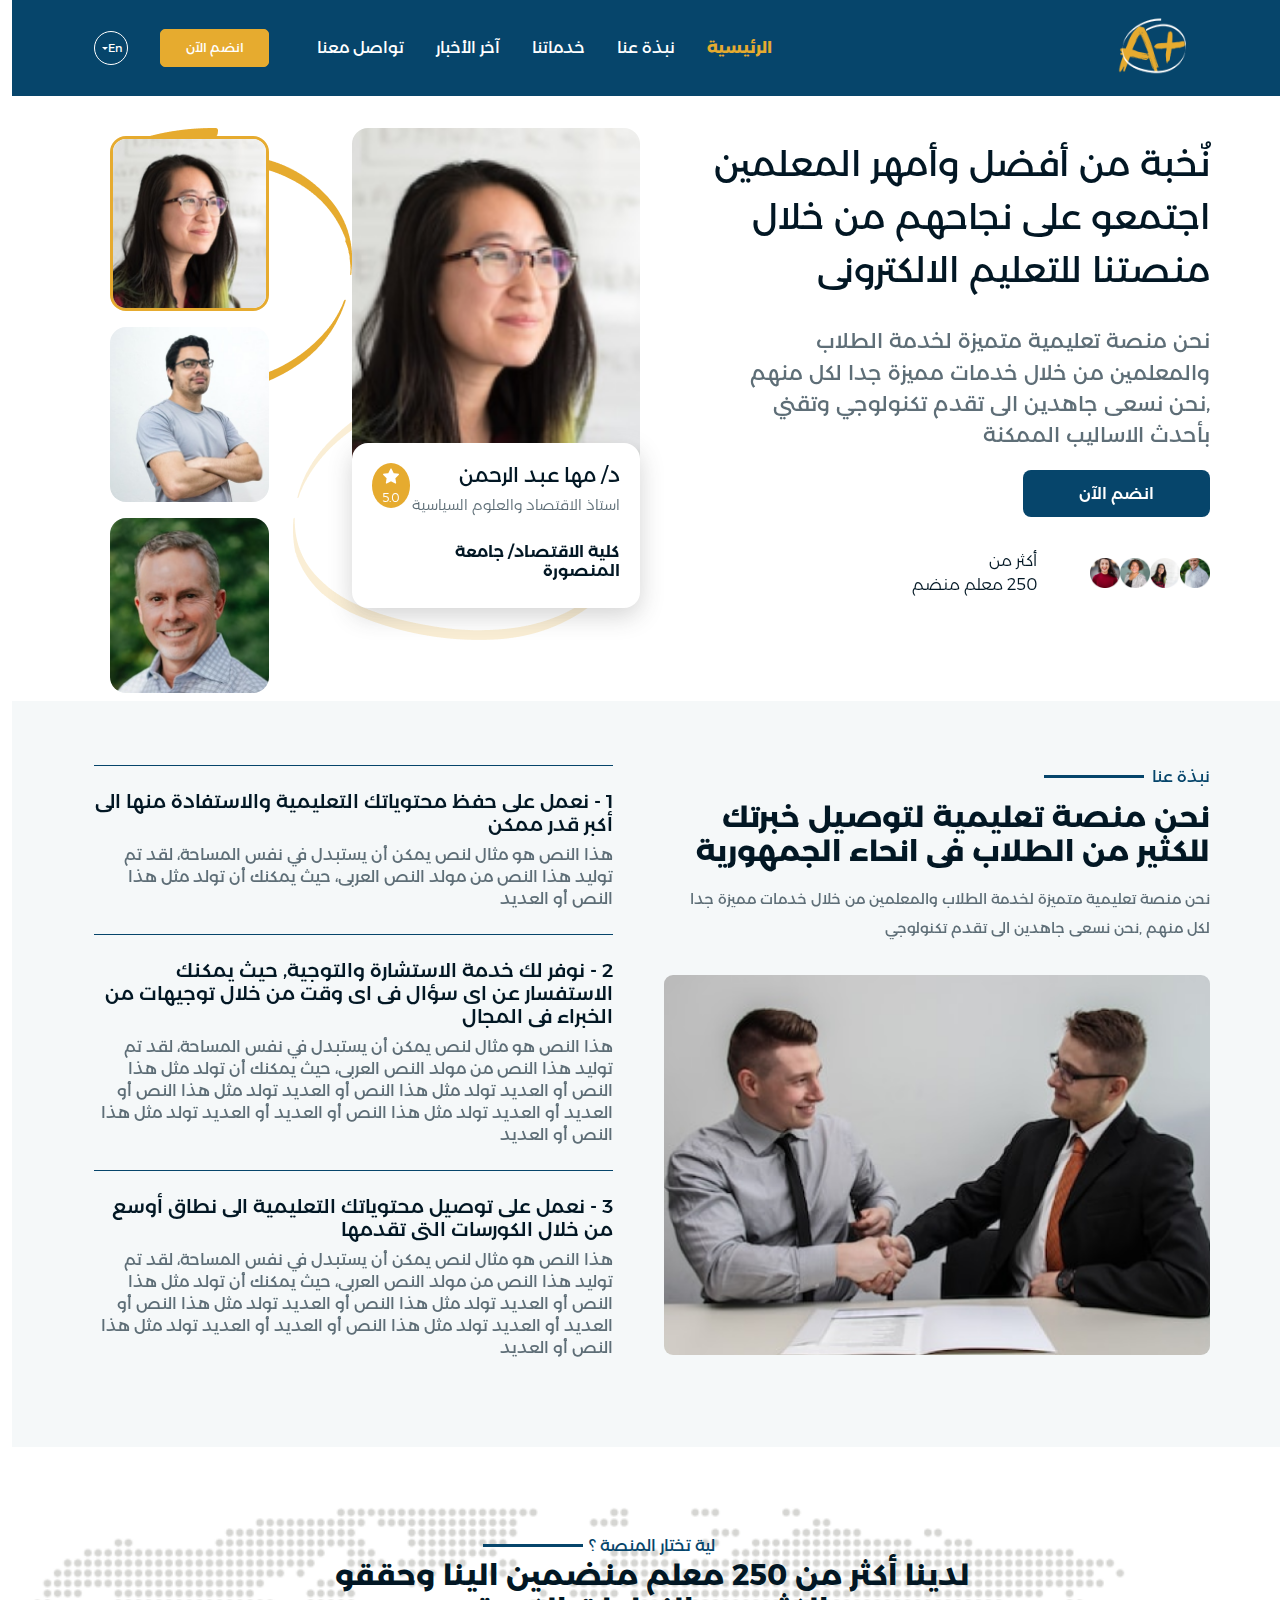
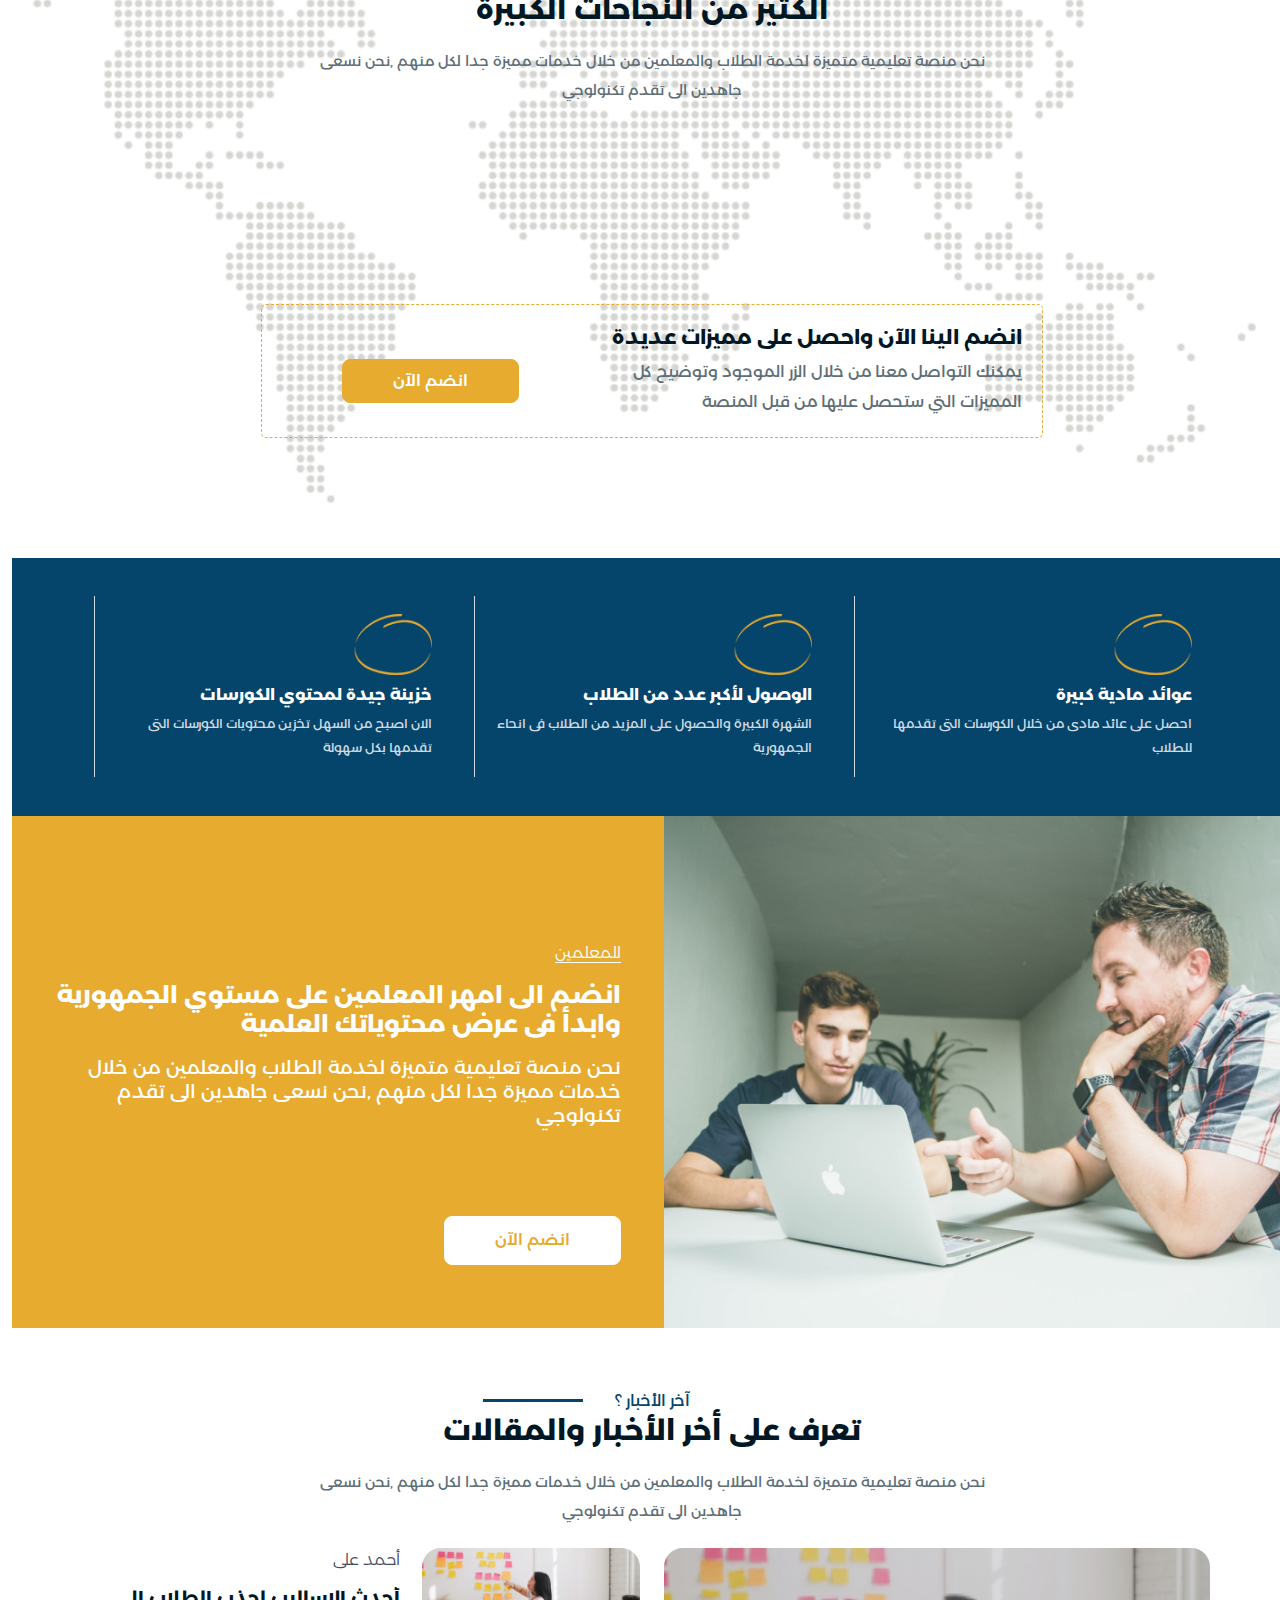
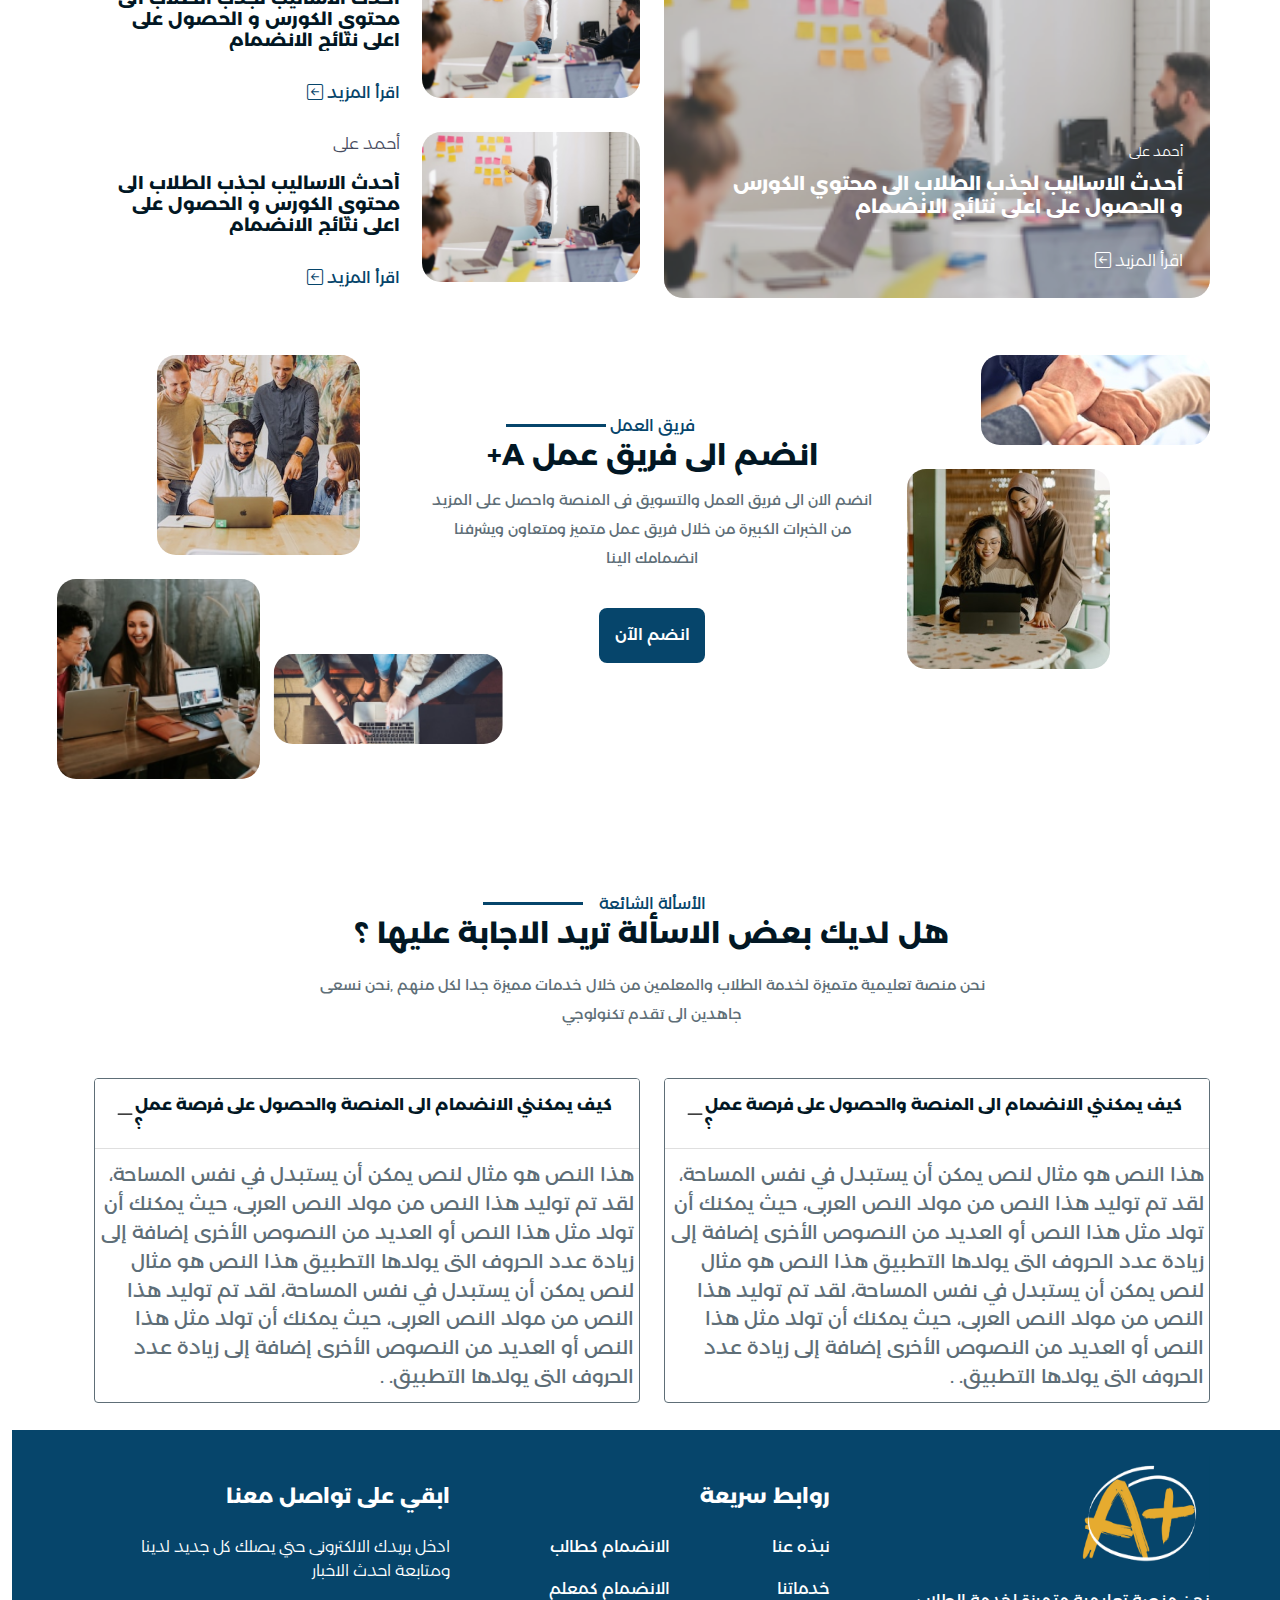
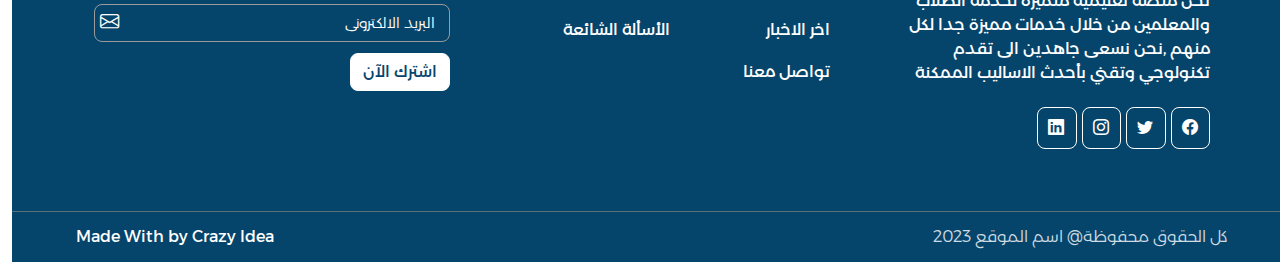
==== commit 698ce6d0: "24/5" ====
--- a/index.html
+++ b/index.html
@@ -29,7 +29,7 @@
     <!-- ? Favicon -->
 </head>
 
-<body>
+<body data-bs-spy="scroll" data-bs-target="#navbar-example">
     <!---------------------- start loader -------------------------------------------->
     <!-- <div id="preloader"></div> -->
     <!---------------------- finish loader -------------------------------------------->
@@ -54,29 +54,33 @@
                         <a class="nav-link" href="index.html">الرئيسية</a>
                     </li>
                     <li class="nav-item">
-                        <a class="nav-link" href="companies.html"> للشركات</a>
+                        <a aria-current="page" href="#scrollspyAbout" class="nav-link"> نبذة عنا</a>
                     </li>
                     <li class="nav-item">
-                        <a class="nav-link" href="recruitment.html">للتوظيف </a>
+                        <a class="nav-link" href="#scrollspyService">خدماتنا </a>
+
+                    </li>
+                    <li class="nav-item">
+                        <a class="nav-link" href="blog.html">آخر الأخبار </a>
 
                     </li>
                     <li class="nav-item">
                         <a class="nav-link" href="contact.html"> تواصل معنا </a>
                     </li>
                 </ul>
-
+                <div class="register_btn button">
+                    <a href="team-contact.html" class="btn first"> انضم الآن</a>
+                </div>
                 <div class="dropdown">
                     <button class="btn btn-secondary dropdown-toggle" type="button" id="dropdownMenuButton1"
                         data-bs-toggle="dropdown" aria-expanded="false">
-                        English
+                        En
                     </button>
                     <ul class="dropdown-menu" aria-labelledby="dropdownMenuButton1">
-                        <li><a class="dropdown-item" href="#"> العربية</a></li>
+                        <li><a class="dropdown-item" href="#"> Ar</a></li>
                     </ul>
                 </div>
-                <div class="register_btn button">
-                    <a href="login.html" class="btn first"> تسجيل دخول</a>
-                </div>
+
 
 
             </div>
@@ -96,7 +100,7 @@
                         <p>نحن منصة تعليمية متميزة لخدمة الطلاب والمعلمين من خلال خدمات مميزة جدا لكل منهم ,نحن نسعى
                             جاهدين الى تقدم تكنولوجي وتقني بأحدث الاساليب الممكنة</p>
                         <div class="button">
-                            <a href="register-company.html" class="first btn"> انضم الآن</a>
+                            <a href="team-contact.html" class="first btn"> انضم الآن</a>
                         </div>
                         <div class="join_us_hero">
                             <div class="img">
@@ -203,7 +207,7 @@
     </section>
     <!---------------------- finish hero section -------------------------------------------->
     <!---------------------- start abouts section -------------------------------------------->
-    <section class="about_us_section">
+    <section class="about_us_section" id="scrollspyAbout">
         <div class="container">
             <div class="row">
                 <div class="col-lg-6 col-12" data-aos="fade-left" data-aos-duration="3000">
@@ -286,7 +290,7 @@
                     <p>يمكنك التواصل معنا من خلال الزر الموجود وتوضيح كل المميزات التي ستحصل عليها من قبل المنصة</p>
                 </div>
                 <div class="button">
-                    <a href="#" class="btn first"> انضم الآن </a>
+                    <a href="contact.html" class="btn first"> انضم الآن </a>
                 </div>
             </div>
         </div>
@@ -294,7 +298,7 @@
 
     <!---------------------- finish why section -------------------------------------------->
     <!---------------------- start notes section -------------------------------------------->
-    <section class="notes_section">
+    <section class="notes_section" id="scrollspyService">
         <div class="container">
             <div class="row">
                 <div class="col-lg-4 col-12">
@@ -343,7 +347,7 @@
                         <p>نحن منصة تعليمية متميزة لخدمة الطلاب والمعلمين من خلال خدمات مميزة جدا لكل منهم ,نحن نسعى
                             جاهدين الى تقدم تكنولوجي </p>
                         <div class="button">
-                            <a href="#" class="btn first">انضم الآن</a>
+                            <a href="contact.html" class="btn first">انضم الآن</a>
                         </div>
                     </div>
                 </div>
@@ -432,7 +436,7 @@
                             عمل متميز ومتعاون ويشرفنا انضمامك الينا</p>
                     </div>
                     <div class="button">
-                        <a href="#" class="btn first">انضم الآن</a>
+                        <a href="team-contact.html" class="btn first">انضم الآن</a>
                     </div>
                 </div>
                 <div class="col-lg-2 col-12">
@@ -522,325 +526,12 @@
     <!---------------------- finish faq section -------------------------------------------->
 
 
-    <!---------------------- start printer in success-------------------------------------------->
-    <!-- <section class="printer_section" data-aos="fade-up" data-aos-duration="3000">
-        <div class="container">
-            <div class="main_title">
-                <h2>الشركات الموثوق بهم</h2>
-                <p>هذا النص هو مثال لنص يمكن أن يستبدل في نفس المساحة، لقد تم توليد هذا النص من مولد النص العربى، حيث
-                    يمكنك أن تولد مثل هذا النص .</p>
-            </div>
-            <div class="printer">
-                <div class="swiper mySwiper">
-                    <div class="swiper-wrapper">
-                        <div class="swiper-slide">
-                            <div class="img">
-                                <img src="image/printer1.png" alt="client">
-                            </div>
-                        </div>
-                        <div class="swiper-slide">
-                            <div class="img">
-                                <img src="image/printer2.png" alt="client">
-                            </div>
-                        </div>
-                        <div class="swiper-slide">
-                            <div class="img">
-                                <img src="image/printer3.png" alt="client">
-                            </div>
-                        </div>
-                        <div class="swiper-slide">
-                            <div class="img">
-                                <img src="image/printer4.png" alt="client">
-                            </div>
-                        </div>
-                        <div class="swiper-slide">
-                            <div class="img">
-                                <img src="image/printer5.png" alt="client">
-                            </div>
-                        </div>
-                        <div class="swiper-slide">
-                            <div class="img">
-                                <img src="image/printer6.png" alt="client">
-                            </div>
-                        </div>
-                    </div>
-                </div>
-            </div>
-    </section> -->
-    <!---------------------- finish printer in success -------------------------------------------->
-    <!---------------------- start service -------------------------------------------->
-    <!-- <section class="service_section" data-aos="fade-up" data-aos-duration="3000">
-        <div class="container">
-            <div class="main_title">
-                <span>خدماتنا</span>
-                <h2>شعارنا هو النجاح
-                    و هذا الذي يجعلنا دائما في المقدمة </h2>
-            </div>
-            <div class="row">
-                <div class="col-lg-4 col-md-12 col-12">
-                    <div class="content">
-                        <lottie-player src="https://assets10.lottiefiles.com/packages/lf20_lqge6px5.json"
-                            background="transparent" speed="1" style="width: 300px; height: 300px;" loop autoplay>
-                        </lottie-player>
-                        <h4>فرص عمل متاحة</h4>
-                        <p>هذا النص هو مثال لنص يمكن أن يستبدل في نفس المساحة، لقد تم توليد هذا النص من مولد النص
-                            العربى، حيث يمكنك أن تولد مثل هذا النص أو العديد من النصوص الأخرى إضافة إلى زيادة عدد
-                            الحروف التى يولدها التطبيق.</p>
-                    </div>
-                </div>
-                <div class="col-lg-4 col-md-12 col-12">
-                    <div class="content">
-                        <lottie-player src="https://assets3.lottiefiles.com/datafiles/6WfDdm3ooQTEs1L/data.json"
-                            background="transparent" speed="1" style="width: 300px; height: 300px;" loop autoplay>
-                        </lottie-player>
-                        <h4>توفير فرص عمل حر</h4>
-                        <p>هذا النص هو مثال لنص يمكن أن يستبدل في نفس المساحة، لقد تم توليد هذا النص من مولد النص
-                            العربى، حيث يمكنك أن تولد مثل هذا النص أو العديد من النصوص الأخرى إضافة إلى زيادة عدد
-                            الحروف التى يولدها التطبيق.</p>
-                    </div>
-                </div>
-                <div class="col-lg-4 col-md-12 col-12">
-                    <div class="content">
-                        <lottie-player src="https://assets2.lottiefiles.com/packages/lf20_vyfhyz2a.json"
-                            background="transparent" speed="1" style="width: 300px; height: 300px;" loop autoplay>
-                        </lottie-player>
-                        <h4>توظيف متاح للشركات</h4>
-                        <p>هذا النص هو مثال لنص يمكن أن يستبدل في نفس المساحة، لقد تم توليد هذا النص من مولد النص
-                            العربى، حيث يمكنك أن تولد مثل هذا النص أو العديد من النصوص الأخرى إضافة إلى زيادة عدد
-                            الحروف التى يولدها التطبيق.</p>
-                    </div>
-                </div>
-            </div>
-
-        </div>
-    </section> -->
-    <!---------------------- finish service -------------------------------------------->
-
-    <!---------------------- start counter -------------------------------------------->
-    <!-- <section class="counter_section" id="counter_section"
-        style="background: url(./image/back2.png) fixed; background-size: cover;background-position: center;">
-        <div class="container">
-            <div class="boxes row" data-aos="fade-up" data-aos-duration="3000">
-                <div class="box col-lg-3 col-md-6 col-12">
-                    <div class="counter" data-target="200">200 </div>
-                    <h5 class="head-categ"> عدد الوظائف المتاحة</h5>
-                </div>
-                <div class="box col-lg-3 col-md-6 col-12">
-                    <div class="counter" data-target="400">400 </div>
-                    <span class="head-categ"> عدد العاملين لدينا</span>
-                </div>
-                <div class="box col-lg-3 col-md-6 col-12">
-                    <div class="counter" data-target="600"> 600 </div>
-                    <span class="head-categ"> ساعة عمل تم تغطيتها</span>
-                </div>
-
-                <div class="box col-lg-3 col-md-6 col-12">
-                    <div class="counter" data-target="600"> 600 </div>
-                    <span class="head-categ"> مدربين وجاهزين للتوظيف </span>
-
-                </div>
-            </div>
-        </div>
-    </section> -->
-    <!---------------------- finish counter -------------------------------------------->
-    <!---------------------- start search service -------------------------------------------->
-    <!-- <section class="service_search" data-aos="fade-up" data-aos-duration="3000">
-        <div class="container">
-            <div class="row">
-                <div class="col-lg-6 col-md-12 col-12">
-                    <div class="main_title">
-                        <span>خاص للشركات</span>
-                        <h2> خدمه خاصه بالشركات الباحثة عن
-                            موظفين </h2>
-                        <P>هذا النص هو مثال لنص يمكن أن يستبدل في نفس المساحة، لقد تم توليد هذا النص من مولد النص
-                            العربى، حيث يمكنك أن تولد مثل هذا النص أو العديد من النصوص الأخرى إضافة إلى زيادة عدد الحروف
-                            التى يولدها التطبيق.</P>
-                    </div>
-                    <div class="title">
-                        هذا النص هو مثال لنص يمكن أن يستبدل في نفس المساحة، لقد تم توليد هذا النص من مولد النص العربى،
-                        حيث يمكنك أن تولد مثل هذا النص أو العديد من النصوص الأخرى إضافة إلى زيادة عدد الحروف التى يولدها
-                        التطبيق.
-                    </div>
-                    <ul>
-                        <li>جدولة فرص العمل</li>
-                        <li>الدفع للموظفين مرن</li>
-                        <li>متابعة الحضور</li>
-                        <li>جميع وظائفك متوفرة لدينا </li>
-                        <li>تقييم الجوده</li>
-                        <li>باقتك على كيفك</li>
-                    </ul>
-                    <div class="button">
-                        <a href="login.html" class="first btn">انضم الينا الآن</a>
-                        <a href="companies.html" class="second btn">اعرف المزيد <i class="bi bi-arrow-left-short"></i>
-                        </a>
-                    </div>
-                </div>
-                <div class="col-lg-6 col-md-12 col-12">
-                    <div class="img">
-                        <img src="image/search.png" alt="">
-                    </div>
-                </div>
-            </div>
-        </div>
-    </section> -->
-    <!---------------------- finish search service -------------------------------------------->
-    <!---------------------- start your job -------------------------------------------->
-    <!-- <section class="your_job" data-aos="fade-up" data-aos-duration="3000">
-        <div class="container">
-            <div class="row">
-                <div class="col-lg-6 col-md-12 col-12">
-                    <div class="img">
-                        <img src="image/your job.png" alt="your job">
-                    </div>
-                </div>
-                <div class="col-lg-6 col-md-12 col-12">
-                    <div class="main_title">
-                        <span>خاص للتوظيف</span>
-                        <h2>وظيفتك لدي كاش شيفت اصبحت اكثر سهولة </h2>
-                        <p>هذا النص هو مثال لنص يمكن أن يستبدل في نفس المساحة، لقد تم توليد هذا النص من مولد النص
-                            العربى،
-                            حيث يمكنك أن تولد مثل هذا النص أو العديد من النصوص الأخرى إضافة إلى زيادة عدد الحروف التى
-                            يولدها
-                            التطبيق.</p>
-                    </div>
-                    <div class="boxes">
-                        <div class="box">
-                            <h4>توظيفك عندنا</h4>
-                            <p>وظيفتك عندنا .. اطلب و هننفذ طلبك</p>
-                        </div>
-                        <div class="box">
-                            <h4>دوامك علي كيفك</h4>
-                            <p>متووفر لدينا دوام جزئي و كلي و متقطع</p>
-                        </div>
-                        <div class="box">
-                            <h4>طور مهاراتك</h4>
-                            <p>اختار عملك الحر و طور من مهاراتك</p>
-                        </div>
-                    </div>
-                    <div class="button">
-                        <a href="#" class="btn second">اعرف المزيد <i class="bi bi-arrow-left-short"></i></a>
-                    </div>
-                    <div class="app_button">
-                        <a href="#" class="btn" target="__blank"> <img src="image/google.png" alt="google"> </a>
-                        <a href="#" class="btn" target="__blank"> <img src="image/app.png" alt="appel"> </a>
-
-                    </div>
-
-                </div>
-            </div>
-        </div>
-    </section> -->
-    <!---------------------- finish your job -------------------------------------------->
-    <!---------------------- start success story -------------------------------------------->
-
-    <!-- <section class="success_story" data-aos="fade-up" data-aos-duration="3000">
-        <div class="container">
-            <div class="main_title">
-                <span> قصص النجاح</span>
-                <h2>نحن نهتم بقصص نجاح عملائنا من خلال تجربتهم لنا</h2>
-            </div>
-            <div class="swiper mySwiper_1">
-                <div class="swiper-wrapper">
-                    <div class="swiper-slide">
-                        <div class="head">
-                            <div class="text">
-                                <img src="image/person1.png" alt="">
-                                <div class="desc">
-                                    <h6>احمد فتحي</h6>
-                                    <span>مهندس مدني</span>
-                                </div>
-                            </div>
-                            <div class="img">
-                                <img src="image/quate.png" alt="">
-                            </div>
-                        </div>
-                        <p>هذا النص هو مثال لنص يمكن أن يستبدل في نفس المساحة، لقد تم توليد هذا النص من مولد النص
-                            العربى، حيث يمكنك أن تولد مثل هذا النص أو العديد من النصوص الأخرى إضافة إلى زيا</p>
-                    </div>
-
-                    <div class="swiper-slide">
-                        <div class="head">
-                            <div class="text">
-                                <img src="image/person1.png" alt="">
-                                <div class="desc">
-                                    <h6>احمد فتحي</h6>
-                                    <span>مهندس مدني</span>
-                                </div>
-                            </div>
-                            <div class="img">
-                                <img src="image/quate.png" alt="">
-                            </div>
-                        </div>
-                        <p>هذا النص هو مثال لنص يمكن أن يستبدل في نفس المساحة، لقد تم توليد هذا النص من مولد النص
-                            العربى، حيث يمكنك أن تولد مثل هذا النص أو العديد من النصوص الأخرى إضافة إلى زيا</p>
-                    </div>
-
-                    <div class="swiper-slide">
-                        <div class="head">
-                            <div class="text">
-                                <img src="image/person1.png" alt="">
-                                <div class="desc">
-                                    <h6>احمد فتحي</h6>
-                                    <span>مهندس مدني</span>
-                                </div>
-                            </div>
-                            <div class="img">
-                                <img src="image/quate.png" alt="">
-                            </div>
-                        </div>
-                        <p>هذا النص هو مثال لنص يمكن أن يستبدل في نفس المساحة، لقد تم توليد هذا النص من مولد النص
-                            العربى، حيث يمكنك أن تولد مثل هذا النص أو العديد من النصوص الأخرى إضافة إلى زيا</p>
-                    </div>
-
-                    <div class="swiper-slide">
-                        <div class="head">
-                            <div class="text">
-                                <img src="image/person1.png" alt="">
-                                <div class="desc">
-                                    <h6>احمد فتحي</h6>
-                                    <span>مهندس مدني</span>
-                                </div>
-                            </div>
-                            <div class="img">
-                                <img src="image/quate.png" alt="">
-                            </div>
-                        </div>
-                        <p>هذا النص هو مثال لنص يمكن أن يستبدل في نفس المساحة، لقد تم توليد هذا النص من مولد النص
-                            العربى، حيث يمكنك أن تولد مثل هذا النص أو العديد من النصوص الأخرى إضافة إلى زيا</p>
-                    </div>
-
-                </div>
-                <div class="swiper-pagination"></div>
-
-            </div>
-        </div>
-    </section> -->
-    <!---------------------- finish success story -------------------------------------------->
-    <!---------------------- start subscribe  -------------------------------------------->
-    <!-- <section class="subscribe_section" data-aos="fade-up" data-aos-duration="3000">
-        <div class="container">
-            <div class="content">
-                <div class="main_title">
-                    <h2>كن علي اتصال معنا</h2>
-                    <p>اعرف اخر الأخبار الخاصة بنا</p>
-                </div>
-                <form action="">
-                    <div class="input-group mb-3">
-                        <input class="form-control" type="email" name="email" id="email" required
-                            placeholder="ادخل البريد الالكتروني" aria-describedby="button-addon1">
-                        <button class="btn " type="button" id="button-addon1">ابدأ الان</button>
-                        <span class="icon_subscripe"><i class="bi bi-envelope"></i></span>
-                    </div>
-                </form>
-            </div>
-        </div>
-    </section> -->
-    <!---------------------- finish subscribe -------------------------------------------->
+
     <!---------------------- start footer  -------------------------------------------->
     <footer>
         <div class="container">
             <div class="row">
-                <div class="col-lg-4 col-md-6 col-12">
+                <div class="col-lg-4  col-12">
                     <div class="logo_footer">
                         <img src="image/footer-logo.png" alt="logo footer">
                         <p class="disc">
@@ -858,76 +549,87 @@
 
 
                 </div>
-                <div class="col-lg-2 col-md-6 col-12">
+                <div class="col-lg-4 col-md-12 col-12">
                     <div class="important_links">
-                        <h4 class="adress">منصة كاش شيفت</h4>
+                        <h4 class="adress">روابط سريعة </h4>
                         <ul>
-                            <li><a href="index.html"> الرئيسية</a></li>
-                            <li><a href="companies.html"> للشركات</a></li>
-                            <li><a href="recruitment.html"> للتوظيف</a></li>
-                            <li><a href="contact.html"> اتصل بنا</a></li>
+                            <li><a href="index.html"> نبذه عنا</a></li>
+                            <li><a href="team-contact.html"> الانضمام كطالب</a></li>
+                            <li><a href="index.html"> خدماتنا</a></li>
+                            <li><a href="team-contact.html"> الانضمام كمعلم</a></li>
+                            <li><a href="blog.html"> اخر الاخبار</a></li>
+                            <li><a href="terms.html"> الأسألة الشائعة</a></li>
+                            <li><a href="contact.html"> تواصل معنا</a></li>
                         </ul>
                     </div>
 
                 </div>
-                <div class="col-lg-2 col-md-6 col-12">
-                    <div class="important_links">
-                        <h4 class="adress"> لينكات سريعة </h4>
-                        <ul>
-                            <li><a href="privacy.html"> سياسة الخصوصية</a></li>
-                            <li><a href="terms.html"> الشروط والأحكام</a></li>
-                            <li><a href="common-anwser.html"> الاسألة الشائعة</a></li>
-                        </ul>
-                    </div>
-                </div>
-                <div class="col-lg-4 col-md-6 col-12">
+
+                <div class="col-lg-4 col-12">
                     <div class="important_links app">
-                        <h4 class="adress"> تحميل التطبيق </h4>
-                        <div class="app_button">
-                            <a href="#" target="__blank"> <img src="image/app2.png" alt=""></a>
-                            <a href="#" target="__blank"> <img src="image/google2.png" alt=""></a>
-                        </div>
+                        <h4 class="adress"> ابقي على تواصل معنا </h4>
+                        <p>ادخل بريدك الالكترونى حتي يصلك كل جديد لدينا ومتابعة احدث الاخبار</p>
+                        <form class="subsceibe" action="">
+                            <div class="input-group">
+                                <input class="form-control" type="email" placeholder="البريد الالكتروني" name="" id="">
+                                <span class="icon"><i class="bi bi-envelope"></i></span>
+                                <button class="btn"> اشترك الآن</button>
+                            </div>
+                        </form>
                     </div>
                 </div>
             </div>
         </div>
     </footer>
-    < <div class="lower_footer">
-
-        <div class="slug">
-            <p>كل الحقوق محفوظة @ منصة كاشيفت 2022</p>
-        </div>
-
-
-        </div>
-
-        <!---------------------- finish footer -------------------------------------------->
-
-        <!-- main js -->
-        <script src="js/bootstrap.min.js"></script>
-        <script src="js/jquery-3.5.1.min.js"></script>
-        <script src="js/main.js"></script>
-        <!-- main js -->
-        <!-- swiper -->
-        <script src="js/swiper-demos.js"></script>
-        <!-- swiper -->
-        <!-- animation -->
-        <script src="js/aos-anmite.js"></script>
-        <script>
-            AOS.init({
-                disable: function () {
-                    var maxWidth = 700;
-                    return window.innerWidth < maxWidth;
-                }
-            });
-        </script>
-        <!-- animation -->
-        <!-- lottie -->
-        <!-- lottie -->
-
-
-        <!-- printer in success slider -->
-        <!-- <script>
+    <div class="lower_footer">
+        <div class="row">
+            <div class="col-lg-6 col-12">
+                <div class="slug">
+                    <p>كل الحقوق محفوظة@ اسم الموقع 2023</p>
+                </div>
+            </div>
+            <div class="col-lg-6 col-12">
+                <div class="copy_right">
+                    <p>Made With by
+                        <a href="#">
+                            Crazy Idea
+                        </a>
+                    </p>
+                </div>
+            </div>
+        </div>
+
+
+
+    </div>
+
+    <!---------------------- finish footer -------------------------------------------->
+
+    <!-- main js -->
+    <script src="js/bootstrap.min.js"></script>
+    <script src="js/jquery-3.5.1.min.js"></script>
+    <script src="js/main.js"></script>
+    <!-- main js -->
+    <!-- swiper -->
+    <script src="js/swiper-demos.js"></script>
+    <!-- swiper -->
+    <!-- animation -->
+    <script src="js/aos-anmite.js"></script>
+    <script>
+        AOS.init({
+            disable: function () {
+                var maxWidth = 991;
+                return window.innerWidth < maxWidth;
+            }
+        });
+    </script>
+    <!-- animation -->
+    <!-- lottie -->
+    <!-- lottie -->
+
+
+    <!-- printer in success slider -->
+    <!-- <script>
         var swiper = new Swiper(".mySwiper", {
             slidesPerView: 5,
             spaceBetween: 10,
@@ -952,10 +654,10 @@
             },
         });
     </script> -->
-        <!-- printer in success slider -->
-
-        <!--  success story slider -->
-        <!-- <script>
+    <!-- printer in success slider -->
+
+    <!--  success story slider -->
+    <!-- <script>
         var swiper = new Swiper(".mySwiper_1", {
             slidesPerView: 3,
             spaceBetween: 10,
@@ -984,18 +686,18 @@
             },
         });
     </script> -->
-        <!-- success story  slider -->
-        </script>
-        <script src="js/counterup.min.js"></script>
-        <script src="js/waypoints.min.js"></script>
-        <script>
-            $('.counter').counterUp({
-                delay: 20,
-                time: 3000
-            });
-        </script>
-
-        <!-- counter -->
+    <!-- success story  slider -->
+    </script>
+    <script src="js/counterup.min.js"></script>
+    <script src="js/waypoints.min.js"></script>
+    <script>
+        $('.counter').counterUp({
+            delay: 20,
+            time: 3000
+        });
+    </script>
+
+    <!-- counter -->
 
 
 </body>
--- a/scss/main.min.css
+++ b/scss/main.min.css
@@ -1 +1 @@
-@import"https://cdn.jsdelivr.net/npm/bootstrap-icons@1.7.0/font/bootstrap-icons.css";:root{--color-white: #fff;--color-primary: #06456B;--color-secound: #E6AB2F;--color-text: #021724;--color-pargraph: #5E6E77}@font-face{font-family:"light";src:url("../fonts/ArbFONTS-Montserrat-Arabic-Light.ttf")}@font-face{font-family:"regular";src:url("../fonts/ArbFONTS-Montserrat-Arabic-Regular.ttf")}@font-face{font-family:"medium";src:url("../fonts/ArbFONTS-Montserrat-Arabic-Medium.ttf")}@font-face{font-family:"semi-bold";src:url("../fonts/ArbFONTS-Montserrat-Arabic-SemiBold.ttf")}@font-face{font-family:"bold";src:url("../fonts/ArbFONTS-Montserrat-Arabic-Bold.ttf")}*{-webkit-box-sizing:border-box;-moz-box-sizing:border-box;box-sizing:border-box}body{margin:0;padding:0;overflow-x:hidden;list-style:none;direction:rtl;height:100vh;scroll-behavior:smooth;position:relative}html{scroll-behavior:smooth}a{text-decoration:none;color:var(--color-primary)}ul{list-style:none;padding:0px}p{margin-bottom:0}*::-webkit-scrollbar{width:10px}*::-webkit-scrollbar-track{background:var(--color-primary)}*::-webkit-scrollbar-thumb{background:var(--color-pargraph)}*::-webkit-scrollbar-thumb:hover{background:var(--color-text)}.text{font-size:1rem;color:var(--color-text);font-family:"meduim"}.parg{font-size:1rem;color:var(--color-pargraph);font-family:"regular"}.button{display:flex;align-items:center;justify-content:center;margin-top:20px}.button .first{display:flex;align-items:center;justify-content:center;transition:.2s all ease-in-out;background:var(--color-primary);border-radius:8px;font-size:1rem;font-family:"medium";text-align:center;color:var(--color-white);position:relative;z-index:10;padding:2%}.button .first:hover{background-color:var(--color-white);color:var(--color-primary);border:1px solid var(--color-primary)}.button{display:flex;align-items:center;justify-content:center;margin-top:20px}.button .second{width:30%;border-radius:8px;font-size:1rem;font-family:"medium";border:1px solid var(--color-primary);text-align:center;color:var(--color-primary);position:relative;z-index:10;padding:1%;transition:.25s all ease-in-out}.button .second:hover{background-color:var(--color-primary);color:var(--color-white)}.card_platform{background-color:#f9f9f9;border-bottom:3px solid var(--color-text);border-radius:5px;padding:7% 3%;position:relative}.card_platform h4{color:var(--color-text);font-size:1.2rem;font-family:"bold"}.card_platform p{color:var(--color-secound);font-size:1rem;font-family:"regular"}.header{position:relative}.header img{width:100%;height:250px;background-size:cover}.header .text{position:absolute;text-align:start;display:flex;justify-content:center;align-items:center;flex-direction:column;top:15%;bottom:15%;left:0%;right:0%;margin:auto}.header .text h2{color:var(--color-white);font-size:3rem;font-family:"bold"}.header .text p{color:var(--color-white)}.header .text ul{display:flex;flex-direction:row;width:100%;margin-top:2%}.header .text ul li{padding-inline-end:1%}.header .text ul li i{color:#fff;font-size:1.5rem}.header .text ul li a{color:var(--color-white);font-size:1.8rem;font-family:"regular"}.main_title{position:relative;text-align:start;display:flex;justify-content:start;align-items:start;flex-direction:column}.main_title span{font-size:1rem;color:var(--color-primary);font-family:"regular";display:block;position:relative;width:40%}.main_title span::after{content:"";background-color:var(--color-primary);color:var(--color-primary);width:100px;height:3px;position:absolute;right:30%;top:10px}.main_title h2{font-size:1.8rem;font-family:"bold";color:var(--color-text);margin-bottom:3%;margin-top:2%}.main_title p{font-size:.9rem;font-family:"regular";color:var(--color-pargraph);line-height:2}.sec_title{position:relative;text-align:center;display:flex;justify-content:center;align-items:center;flex-direction:column;padding:2% 19%}.sec_title span{font-size:1rem;color:var(--color-primary);font-family:"regular";display:block;position:relative;width:20%}.sec_title span::after{content:"";background-color:var(--color-primary);color:var(--color-primary);width:100px;height:3px;position:absolute;right:100%;top:10px}.sec_title h2{font-size:1.8rem;font-family:"bold";color:var(--color-text);margin-bottom:3%}.sec_title p{font-size:.9rem;font-family:"regular";color:var(--color-pargraph);line-height:2}.input-group{position:relative;margin-bottom:3%}.input-group .icon_form{position:absolute;left:.3rem;top:58%}form .file-upload-wrapper{position:relative;width:100%;height:150px;border:1px dashed var(--color-secound);border-radius:5px;font-family:"regular"}form .file-upload-wrapper::after{content:attr(data-text);font-size:1rem;position:absolute;top:0;left:0;background:rgba(230,171,47,.06);padding:10px 15px;display:flex;justify-content:center;align-items:center;width:calc(100% - 40px);pointer-events:none;z-index:20;height:100%;width:100%;line-height:40px;color:var(--color-text);border-radius:5px 10px 10px 5px;font-weight:300}form .file-upload-wrapper input{opacity:0;position:absolute;top:0;right:0;bottom:0;left:0;z-index:99;height:100%;margin:0;padding:0;display:block;cursor:pointer;width:100%}.form-label{width:100%;font-size:1rem;color:var(--color-primary);font-family:"medium"}.form-control{border-radius:2px;padding-inline-start:4%;background-color:rgba(0,0,0,0);color:var(--color-pargraph);font-family:"regular";border:1px solid #9a9a9a;border-radius:8px !important}.form-control:focus{box-shadow:none !important;border-color:var(--color-pargraph) !important}.form-control::placeholder{color:var(--color-text);font-family:"light" !important;font-size:.9rem}.bootstrap-select>.dropdown-toggle{background-color:rgba(0,0,0,0);border:unset}.bs-searchbox .form-control{border-radius:8px}.bootstrap-select .dropdown-menu li a{font-size:.8rem;color:var(--color-text);font-family:"light"}.bootstrap-select .dropdown-menu li a:active{background-color:rgba(0,0,0,.05)}.bootstrap-select .dropdown-menu li.selected{background-color:rgba(0,0,0,.05)}.bootstrap-select .dropdown-menu li.selected a{color:var(--color-secound)}.input-group .bootstrap-select.form-control .dropdown-toggle{color:var(--color-text);text-align:left;background-color:rgba(0,0,0,0);border-color:#ced4da}.bootstrap-select .dropdown-toggle .filter-option{text-align:right !important}.bootstrap-select .dropdown-toggle:focus,.bootstrap-select>select.mobile-device:focus+.dropdown-toggle{outline:unset !important;outline-offset:unset !important;outline-style:hidden !important}.bootstrap-select .dropdown-menu{text-align:right}.bootstrap-select.show-tick .dropdown-menu li a span.text{margin-right:10px !important;font-size:1.1rem;font-family:"medium";color:var(--color-pargraph)}textarea{height:150px}textarea.form-control{padding-left:2%}.form-select,.bootstrap-select{border-radius:8px !important;border:1px solid #9a9a9a;padding:.375rem 2.25rem .375rem 1.4rem;font-family:"regular";background-color:rgba(0,0,0,0);color:var(--iconcolor);background-position:right;position:relative;width:100% !important}.form-select:focus,.bootstrap-select:focus{box-shadow:unset !important}.btn:focus,.form-check-input:focus,.form-check :focus,.btn-check:focus+.btn,.btn-close:focus,.accordion-button:focus,.btn-light:active:focus{box-shadow:none}.form-check .form-check-input{float:right;margin-left:5px}.form-check .form-check-input:checked{background-color:var(--color-primary);border-color:var(--color-primary)}.form-check .form-check-label{font-size:1rem;font-family:"regular";color:var(--color-text)}input[type=data]{color:var(--color-secound);font-family:"regular"}input[type=data]::placeholder{content:""}::-webkit-calendar-picker-indicator{background-color:#fff;opacity:0;padding:5px;cursor:pointer;width:50%;border-radius:3px}input::-webkit-outer-spin-button,input::-webkit-inner-spin-button{-webkit-appearance:none;margin:0}.navbar .navbar-toggler{cursor:pointer;border:1px solid var(--color-primary);width:1.8em !important;height:1.8em !important;padding:0 7px 2px 7px !important;outline:none !important}.navbar .navbar-toggler-icon{transition:all .2s ease-out;transform:rotate(0 deg)}.navbar .navbar-toggler-icon,.navbar .navbar-toggler-icon::before,.navbar .navbar-toggler-icon::after{width:1em !important;height:2px !important;display:flex;background-image:none;background-color:var(--color-primary);position:absolute !important;transition:all .2s ease-in}.navbar .navbar-toggler-icon::before{content:"";display:block;top:-0.3em}.navbar .navbar-toggler-icon::after{content:"";display:block;bottom:-0.3em}.navbar .navbar-toggler:focus{box-shadow:none;cursor:pointer;border:1px solid var(--color-primary) !important;width:1.8em !important;height:1.8em !important;padding:0 7px 2px !important}.active-hamburger .navbar-toggler-icon{transition:.2s;transform:rotate(405deg)}.active-hamburger .navbar-toggler-icon::before{top:0;opacity:0}.active-hamburger .navbar-toggler-icon::after{transition:.2s;transform:rotate(-90deg);display:flex;justify-content:center;text-align:center;top:0;left:0}#preloader{background-image:url(../image/Spin-2.1s-191px.svg);background-repeat:no-repeat;background-position:center;background-size:cover;background-color:#fff;background-size:15%;height:100vh;width:100%;position:fixed;z-index:1100}#button{display:inline-block;background-color:var(--color-primary);width:40px;height:40px;border-radius:50%;text-align:center;position:fixed;bottom:40px;left:30px;transition:background-color .5s,opacity .5s,visibility .5s;opacity:0;visibility:hidden;z-index:100;border:1px solid var(--color-fourth);animation:move-toggs 3s linear infinite}#button::after{font-weight:normal;font-style:normal;font-size:2em;line-height:50px;color:var(--color-primary)}#button i{color:var(--color-white);margin:auto;font-size:22px;transition:.3s all}#button:hover{background-color:var(--color-text);cursor:pointer}#button:hover i{color:var(--color-white)}#button:active{background-color:#555}#button.show{opacity:1;visibility:visible}@keyframes move-toggs{0%{bottom:40px}25%{bottom:20px}50%{bottom:10px}75%{bottom:20px}100%{bottom:40px}}.navbar{background-color:var(--color-white);transition:.25s all ease-in-out}.navbar .navbar-brand{width:70px;height:70px}.navbar .navbar-brand img{width:100%;height:100%}.navbar .navbar-collapse .navbar-nav{width:66%;justify-content:center}.navbar .navbar-collapse .navbar-nav .nav-item{transition:.35s all ease-in;position:relative}.navbar .navbar-collapse .navbar-nav .nav-item .nav-link{font-size:1rem;font-family:"regular";color:var(--color-text);padding-left:1rem;padding-right:1rem;position:relative;overflow:hidden;z-index:1;transition:.25s all}.navbar .navbar-collapse .navbar-nav .nav-item .nav-link:hover{color:var(--color-secound)}.navbar .navbar-collapse .navbar-nav .nav-item .nav-link.active{color:var(--color-primary);font-family:"bold";transition:.25s all ease-in-out}.navbar .navbar-collapse .navbar-nav .nav-item .nav-link.active:hover{color:var(--color-secound)}.navbar .navbar-collapse .account_btn{width:17%;margin-top:0}.navbar .navbar-collapse .account_btn .first{padding:3% 4%;font-size:.8rem;font-family:"regular";border-radius:0;background-color:var(--color-white);color:var(--color-primary);border:1px solid var(--color-primary)}.navbar .navbar-collapse .register_btn{width:17%;margin:0;position:relative}.navbar .navbar-collapse .register_btn::before{content:"";top:5px;right:0;position:absolute;width:2px;height:30px;color:rgba(154,154,154,.65);background-color:rgba(154,154,154,.65)}.navbar .navbar-collapse .register_btn .first{padding:5% 14%;font-size:.8rem;font-family:"regular";border-radius:0;border-radius:5px}.navbar .navbar-collapse .dropdown .dropdown-toggle{background-color:rgba(0,0,0,0);border:none;font-size:1rem;font-family:"regular";color:var(--color-text)}.navbar .navbar-collapse .dropdown .dropdown-menu{min-width:4rem}.navbar .navbar-collapse .dropdown .dropdown-menu .dropdown-item{font-family:"regular";font-size:.8rem;color:var(--color-text)}.navbar.change{background-color:rgba(16,34,46,.8)}.navbar.change .navbar-nav{width:100%}.navbar.change .navbar-nav .nav-item{position:relative}.navbar.change .navbar-nav .nav-item .nav-link{padding-right:1.8rem;padding-left:1.8rem}.hero_section{position:relative;padding:5% 0 0}.hero_section .content{text-align:start;padding-inline-end:5%}.hero_section .content h1{font-size:2.2rem;color:var(--color-text);font-family:"regular";padding:2% 0 4%;line-height:1.5}.hero_section .content p{font-size:1.3rem;color:var(--color-pargraph);font-family:"regular";padding-inline-end:10%}.hero_section .content .button{justify-content:start}.hero_section .content .button .btn{width:36%}.hero_section .content .join_us_hero{margin:2rem 0;display:flex;justify-content:space-between}.hero_section .content .join_us_hero span{width:80%;font-size:1rem;font-family:"light";color:var(--color-text)}.hero_section .content .join_us_hero .img{display:flex;flex-direction:row;align-items:center;padding-inline-start:0;width:40%}.hero_section .content .join_us_hero .img img{width:30px;height:30px}.hero_section .tab_teacher .nav .nav-link{background-color:rgba(0,0,0,0)}.hero_section .tab_teacher .nav .nav-link img{width:100%;height:175px;object-fit:cover;border-radius:16px}.hero_section .tab_teacher .nav .nav-link.active img{border:3px solid var(--color-secound)}.hero_section .tab_teacher .tab-content .card_teacher .img{width:100%;height:350px}.hero_section .tab_teacher .tab-content .card_teacher .img img{width:85%;height:100%;object-fit:cover;border-radius:16px}.hero_section .tab_teacher .tab-content .card_teacher .info{background:#fff;box-shadow:0px 8px 24px rgba(60,57,57,.22);border-radius:16px;transform:translateY(-35px);width:85%;padding:1.25rem;display:flex}.hero_section .tab_teacher .tab-content .card_teacher .info .title h6{font-size:20px;line-height:24px;font-family:"regular";color:var(--color-text)}.hero_section .tab_teacher .tab-content .card_teacher .info .title p{color:var(--color-pargraph);font-size:.9rem;font-family:"light"}.hero_section .tab_teacher .tab-content .card_teacher .info .title h4{font-size:1rem;color:var(--color-text);font-family:"semi-bold";margin-top:12%}.hero_section .tab_teacher .tab-content .card_teacher .info .rate{background-color:var(--color-secound);width:45px;height:45px;border-radius:50%;display:flex;flex-direction:column;justify-content:center;align-items:center}.hero_section .tab_teacher .tab-content .card_teacher .info .rate i{color:var(--color-white);font-size:1rem}.hero_section .tab_teacher .tab-content .card_teacher .info .rate span{font-family:"light";font-size:12px;color:#fff}.hero_section .ball1{position:absolute;left:62px;top:0;z-index:-1}.hero_section .ball2{position:absolute;left:34%;bottom:61px;z-index:-1;opacity:.2}.about_us_section{position:relative;background-color:rgba(6,69,107,.04);padding:5% 0}.about_us_section .img{height:380px;width:100%;margin-top:2rem}.about_us_section .img img{width:100%;height:100%;object-fit:cover;border-radius:9px;transform:matrix(-1, 0, 0, 1, 0, 0)}.about_us_section .lists{padding-inline-start:5%}.about_us_section .lists .list{border-top:1px solid var(--color-primary);padding:1.5rem 0}.about_us_section .lists .list h4{font-size:1.2rem;text-align:start;color:var(--color-text);font-family:"medium"}.about_us_section .lists .list p{font-size:1rem;text-align:start;color:var(--color-pargraph);font-family:"regular";line-height:22px}.why_section{background-image:url(../image/why.png);background-position:center;background-size:contain;background-repeat:no-repeat;padding:5% 0}.why_section .boxes .box .counter{color:var(--color-primary);font-size:2rem;font-family:"bold"}.why_section .boxes .box .head-categ{color:var(--color-primary);font-size:1.5rem;font-family:"bold"}.why_section .boxes .box p{color:var(--color-text);font-size:1.5rem;font-family:"regular"}.why_section .join_us_why{width:70%;margin:5% auto;border:1px dashed #e6ab2f;border-radius:5px;padding:1.25rem;display:flex;flex-direction:row;align-items:center;justify-content:space-between}.why_section .join_us_why .info{width:60%}.why_section .join_us_why .info h4{font-size:1.25rem;color:var(--color-text);font-family:"bold"}.why_section .join_us_why .info p{font-size:1rem;font-family:"regular";color:var(--color-pargraph);line-height:30px;text-align:start}.why_section .join_us_why .button{width:40%}.why_section .join_us_why .button .btn{background-color:var(--color-secound);padding:3% 0;width:60%;border:1px solid var(--color-secound)}.why_section .join_us_why .button .btn:hover{background-color:rgba(0,0,0,0);color:var(--color-secound)}.notes_section{background-color:#06456b;padding:3% 0}.notes_section .card_list{display:flex;flex-direction:column;justify-content:flex-start;align-items:start;padding:5%;position:relative}.notes_section .card_list::after{position:absolute;left:0;top:0;content:"";width:1px;height:100%;color:#cfdbe2;background-color:#cfdbe2}.notes_section .card_list::after:last-child{display:none}.notes_section .card_list img{width:81px;height:61px}.notes_section .card_list h6{color:#fff;font-size:1rem;font-family:"bold";margin-top:3%}.notes_section .card_list p{color:#cfdbe2;font-size:.8rem;font-family:"regular";line-height:24px;display:-webkit-box;-webkit-line-clamp:3;-webkit-box-orient:vertical;overflow:hidden;text-overflow:ellipsis}.joinus{position:relative;background-color:#e6ab2f}.joinus .img{width:100%;height:100%}.joinus .img img{width:100%;height:100%;object-fit:cover}.joinus .content{padding:20% 3% 10%}.joinus .content span{font-size:1rem;font-family:"light";color:var(--color-white);border-bottom:1px solid var(--color-white)}.joinus .content h2{font-size:1.5rem;color:var(--color-white);font-family:"bold";margin:1rem 0}.joinus .content p{font-size:1.2rem;color:var(--color-white);font-family:"regular";line-height:24px}.joinus .content .button{display:flex;justify-content:start;align-items:start;width:100%;margin-top:15%}.joinus .content .button .btn{background-color:#fff;width:30%;color:var(--color-secound);border:1px solid var(--color-white)}.joinus .content .button .btn:hover{background-color:var(--color-secound);color:#fff}.lastnews{position:relative;padding:3% 0}.lastnews .first_blog .img{position:relative;width:100%;height:350px}.lastnews .first_blog .img img{width:100%;height:100%;object-fit:cover;border-radius:19px}.lastnews .first_blog .img .overlay{position:absolute;background:linear-gradient(0deg, rgba(0, 0, 0, 0.33), rgba(0, 0, 0, 0.33)),url(.jpg),#d9d9d9;width:100%;height:100%;top:0;left:0;opacity:.3;border-radius:19px}.lastnews .first_blog .img .text{position:absolute;bottom:7%;width:85%;left:10%}.lastnews .first_blog .img .text span{color:#fff;font-size:.8rem;font-family:"light"}.lastnews .first_blog .img .text a{color:#fff;font-size:1rem;font-family:"light"}.lastnews .first_blog .img .text h4{color:var(--color-white);font-size:1.2rem;font-family:"bold";padding-bottom:5%;padding-top:2%;display:-webkit-box;-webkit-line-clamp:3;-webkit-box-orient:vertical;overflow:hidden;text-overflow:ellipsis}.lastnews .anther_blog .card_blog{display:flex;flex-direction:row;justify-content:start;align-items:flex-start;margin-bottom:5%}.lastnews .anther_blog .card_blog a{width:40%}.lastnews .anther_blog .card_blog .img{height:150px}.lastnews .anther_blog .card_blog .img img{width:100%;height:100%;object-fit:cover;border-radius:19px}.lastnews .anther_blog .card_blog .info{width:60%;padding-inline-start:4%}.lastnews .anther_blog .card_blog .info span{color:#484c5f;font-size:1rem;font-family:"light"}.lastnews .anther_blog .card_blog .info h4{color:var(--color-text);font-size:1.1rem;font-family:"bold";margin-bottom:10%;margin-top:5%;display:-webkit-box;-webkit-line-clamp:4;-webkit-box-orient:vertical;overflow:hidden;text-overflow:ellipsis}.lastnews .anther_blog .card_blog .info a{color:var(--color-primary);font-size:1rem;font-family:"regular"}.team_section .sec_title{padding-top:8%}.team_section img{border-radius:19px;object-fit:cover}.team_section .first_im{height:90px;width:229px}.team_section .second{width:203px;height:200px;margin-top:24px;transform:translateX(-100px)}.team_section .third{width:203px;height:200px;transform:translateX(100px);margin-bottom:24px}.team_section .fourth{width:203px;height:200px}.team_section .fifth{height:90px;width:229px;transform:translate(106%, -125px)}.faq_section .accordion .accordion-item{margin:5% 0;border:1px solid var(--color-pargraph)}.faq_section .accordion .accordion-item .accordion-header{font-size:2.2rem;font-family:"bold";color:var(--color-text)}.faq_section .accordion .accordion-item .accordion-header .accordion-button{color:var(--color-text);background-color:var(--color-white)}.faq_section .accordion .accordion-item .accordion-header .accordion-button::after{margin-right:auto;margin-left:unset;background-image:url("data:image/svg+xml,%3Csvg xmlns='http://www.w3.org/2000/svg' width='16' height='16' fill='currentColor' class='bi bi-dash-lg' viewBox='0 0 16 16'%3E%3Cpath fill-rule='evenodd' d='M2 8a.5.5 0 0 1 .5-.5h11a.5.5 0 0 1 0 1h-11A.5.5 0 0 1 2 8Z'/%3E%3C/svg%3E")}.faq_section .accordion .accordion-item .accordion-header .accordion-button.collapsed{color:var(--color-text);background-color:var(--color-white)}.faq_section .accordion .accordion-item .accordion-header .accordion-button.collapsed::after{margin-right:auto;margin-left:unset;background-image:url("data:image/svg+xml,%3Csvg xmlns='http://www.w3.org/2000/svg' width='16' height='16' fill='currentColor' class='bi bi-plus-lg' viewBox='0 0 16 16'%3E%3Cpath fill-rule='evenodd' d='M8 2a.5.5 0 0 1 .5.5v5h5a.5.5 0 0 1 0 1h-5v5a.5.5 0 0 1-1 0v-5h-5a.5.5 0 0 1 0-1h5v-5A.5.5 0 0 1 8 2Z'/%3E%3C/svg%3E")}.faq_section .accordion .accordion-item .accordion-collapse .accordion-body{font-size:1.2rem;font-family:"regular";color:var(--color-pargraph);padding:2% 1%}.blogs_section{padding:30px 0}.blogs_section .card_blog{display:flex;flex-direction:column;align-items:flex-start;border-radius:10px;margin-top:4%}.blogs_section .card_blog .img{width:100%;height:350px}.blogs_section .card_blog .img img{width:100%;height:100%;border-radius:10px}.blogs_section .card_blog .date_info{width:100%;padding:3% 0;position:relative}.blogs_section .card_blog .date_info .cate{color:#99a3aa;font-size:1rem;font-family:"light";margin-inline-start:4%}.blogs_section .card_blog .date_info .cate i{color:var(--color-secound);margin-inline-end:2%}.blogs_section .card_blog .info{padding-inline-start:3%;display:flex;justify-content:flex-start;flex-direction:column;width:90%;padding-bottom:20px}.blogs_section .card_blog .info h2{color:var(--color-text);font-size:1.2rem;font-family:"bold";padding:15px 0;margin-bottom:0;line-height:1.5}.blogs_section .card_blog .info p{color:#6d7f94;font-size:.9rem;font-family:"regular";line-height:1.5;display:-webkit-box;-webkit-line-clamp:3;-webkit-box-orient:vertical;overflow:hidden;text-overflow:ellipsis}.blogs_section .card_blog .info .button{width:100%;justify-content:flex-start;align-items:start;margin:2%}.blogs_section .card_blog .info .button .read{background-color:rgba(0,0,0,0);color:var(--color-text);font-size:1rem;font-family:"regular";padding:10px;text-align:center}.single_blog{padding:30px 0}.single_blog .shape{z-index:-1;position:absolute;left:0;top:0;width:290px;height:220px;opacity:.5}.single_blog .social_list{padding-top:25%}.single_blog .social_list h6{margin-top:3%;font-size:1rem;font-family:"regular"}.single_blog .social_list .soclal_icon{display:flex;flex-direction:column;justify-content:center;align-items:center}.single_blog .social_list .soclal_icon li i{font-size:2rem;color:var(--color-primary)}.single_blog .img{width:100%;height:500px}.single_blog .img img{width:100%;height:100%}.single_blog .content{padding:2% 0}.single_blog .content span{color:var(--color-pargraph);font-size:.8rem;font-family:"regular"}.single_blog .content span i{color:var(--color-primary)}.single_blog .content h2{color:var(--color-text);font-size:2rem;font-family:"bold";padding:15px 0;margin-bottom:0}.single_blog .content p{color:#6d7f94;font-size:1.1rem;font-family:"regular";line-height:1.5}.blogs_page{padding:3% 0;position:relative}.blogs_page .img{width:100%;height:344px;object-fit:cover}.blogs_page .img img{width:100%;height:100%}.blogs_page .title{padding-top:4%}.blogs_page .title h2{font-size:2.5rem;color:var(--color-text);font-family:"bold"}.blogs_page .title p{font-size:1rem;font-family:"regular";color:var(--color-pargraph);padding-top:2rem}.blogs_page .button{justify-content:start;align-items:flex-start}.blogs_page .button a{color:#021724;font-family:"regular"}.blogs_page .shape{z-index:-1;position:absolute;left:0;top:0;width:290px;height:220px;opacity:.5}.pagination_section{margin-top:3rem}.pagination_section .pagination .page-item{border:1px solid var(--color-secound);background-color:rgba(0,0,0,0);border-radius:8px;display:flex;justify-content:center;align-items:center;margin-inline-end:2%;width:40px;height:40px;transition:.3s all ease-in-out}.pagination_section .pagination .page-item:hover{background-color:var(--color-secound)}.pagination_section .pagination .page-item:hover .page-link{color:var(--color-white)}.pagination_section .pagination .page-item .page-link{color:var(--color-secound);font-family:"bold";border-color:rgba(0,0,0,0);font-size:1rem;padding:5px;background-color:rgba(0,0,0,0);transition:.3s all ease-in-out}.pagination_section .pagination .page-item.active{background-color:var(--color-secound)}.pagination_section .pagination .page-item.active .page-link{color:var(--color-white)}.contact_us{padding:50px 0}.contact_us h2{margin-bottom:1%}.contact_us form{margin-top:5%;padding-inline-end:40%}.contact_us form .input-group{position:relative}.contact_us form .input-group .code-input-container{display:flex;justify-content:center;align-items:center;gap:5px;width:100%;padding:30px;border:1px solid var(--color-pargraph);padding:65px 69px 80px;border-radius:8px}.contact_us form .input-group .code-input-container .code-digit{width:15%;height:30px;text-align:center;font-size:18px;font-family:"bold";border:none;border-bottom:1px solid var(--color-text);border-radius:0px !important}.contact_us form .input-group .code-input-container .code-digit:focus-visible{outline:none !important;border-bottom:1px solid var(--color-secound);color:var(--color-secound)}.contact_us form .input-group .form-control{padding-bottom:11px;padding-top:11px}.contact_us form .input-group span{color:#e31e25}.contact_us form .input-group .icon{position:absolute;top:52%;right:19px;color:var(--color-text);z-index:100}.contact_us form .button{width:100%}.contact_us form .button .btn{background-color:var(--color-primary);color:var(--color-white);font-size:1rem;width:100%;border-radius:8px;font-family:"regular";transition:.25s all ease-in-out;border:1px solid var(--color-primary)}.contact_us form .button .btn:hover{background-color:#fff;color:var(--color-primary)}.confirm_sec{margin:10% auto}.confirm_sec .img{width:100%;height:200px;text-align:center}.confirm_sec .img img{width:20%;height:100%}.confirm_sec .sec_title{margin-top:3%}.confirm_sec .sec_title h2{font-size:1.3rem}.btn.disabled{opacity:.5;cursor:not-allowed}.package_sec{padding:3% 0}.package_sec .card_package.active{background:rgba(230,171,47,.1);border:1.5px solid #e6ab2f}.package_sec .card_package{border:.7px solid #9a9a9a;border-radius:20px;padding:1.5rem;transition:.25s all ease-in-out}.package_sec .card_package:hover{background:rgba(230,171,47,.1);border:1.5px solid #e6ab2f}.package_sec .card_package p{font-size:1rem;color:var(--color-pargraph);font-family:"regular";margin-top:6%;display:-webkit-box;height:150px;-webkit-line-clamp:6;-webkit-box-orient:vertical;overflow:hidden;text-overflow:ellipsis}.package_sec .card_package .head{display:flex;justify-content:space-between;align-items:center;border-bottom:1px solid #b7b7b7;padding-bottom:5%}.package_sec .card_package .head .title{width:35%}.package_sec .card_package .head .title h4{font-size:1.5rem;color:var(--color-text);font-family:"bold"}.package_sec .card_package .head .title span{background:#f7f7f7;border-radius:37px;position:relative;display:flex;justify-content:center;align-items:center;padding:10px 0;font-size:.8rem;font-family:"light";width:75%}.package_sec .card_package .head .price{font-size:1.8rem;font-family:"semi-bold";color:var(--color-text)}.package_sec .card_package .head .price span{font-size:1rem;color:var(--color-pargraph)}.detials_package{margin:8% 0 3%}.detials_package h6{font-size:1.5rem;color:var(--color-text);font-family:"regular";text-align:center;position:relative}.detials_package h6::after{content:"";position:absolute;left:0;top:10px;color:#c8c8c8;background-color:#c8c8c8;height:1px;width:40%}.detials_package h6::before{content:"";position:absolute;right:0;top:10px;color:#c8c8c8;background-color:#c8c8c8;height:1px;width:40%}.detials_package .content{margin-top:5%}.detials_package .content h5{font-size:1.2rem;font-family:"bold";color:var(--color-text)}.detials_package .content p{font-size:1rem;font-family:"regular";color:var(--color-pargraph);line-height:1.7rem;padding:4% 0}.detials_package .content ul li{margin-bottom:2%;font-size:1.1rem;color:var(--color-text);font-family:"regular"}.detials_package .content ul li img{width:30px;height:30px}.detials_package .content .button{justify-content:flex-start;align-items:flex-start;width:100%;margin-top:4%}.detials_package .content .button .btn{width:30%;padding:1%}.package_type{padding:1.5rem;border:.7px solid #9a9a9a;border-radius:20px;height:415px;overflow:hidden;transition:.25s all ease-in-out}.package_type:hover{box-shadow:0px 16px 40px rgba(0,0,0,.16);border-color:var(--color-white);height:100%}.package_type:hover .not_hover{display:none}.package_type:hover p{display:block;height:unset}.package_type .header{margin-bottom:4%;border-bottom:1px solid #b7b7b7;padding-bottom:13px}.package_type .header .img{display:flex;flex-direction:row}.package_type .header .img img{width:31px;height:23px}.package_type .header .img h4{color:var(--color-text);font-size:1.5rem;font-family:"semi-bold";margin-inline-start:3%}.package_type .header span{background:#f7f7f7;border-radius:37px;position:relative;display:flex;justify-content:center;align-items:center;padding:6px 0;font-size:.8rem;font-family:"regular";width:33%;margin:3% 0}.package_type .header .price{font-size:1.5rem;color:var(--color-text);font-family:"bold"}.package_type p{font-size:.8rem;font-family:"regular";line-height:1.9;color:var(--color-pargraph);margin:3% 0;display:-webkit-box;-webkit-line-clamp:6;-webkit-box-orient:vertical;overflow:hidden;text-overflow:ellipsis;height:150px;transition:.25s all ease-in-out}.package_type ul li{margin-bottom:2%;font-size:.9rem;color:var(--color-text);font-family:"regular"}.package_type ul li img{width:15px;height:15px}.package_type .button{justify-content:flex-start;align-items:flex-start;width:100%;margin:8% 0 4%;transition:.25s all ease-in-out}.package_type .button .btn{width:100%;padding:2%}.counter_section{padding:2% 5%;margin:0% 0 4%;background-color:rgba(5,27,103,.08)}.counter_section .boxes .box{flex-direction:column;text-align:center;flex-direction:row;display:flex}.counter_section .boxes .box .icon{width:55px;height:55px;display:flex;justify-content:center;align-items:center;border-radius:50%;background-color:#fff}.counter_section .boxes .box .icon i{color:var(--color-primary);font-size:1.5rem}.counter_section .boxes .box .content{padding-inline-start:4%}.counter_section .boxes .box .counter{font-size:1.5rem;font-family:"medium";color:var(--color-text)}.counter_section .boxes .box .head-categ{font-size:1rem;font-family:"regular";color:var(--color-pargraph)}.mensaa_section{position:relative;padding-bottom:5%}.mensaa_section .img{width:100%;height:465px;margin-top:13%;position:relative}.mensaa_section .img .shape1{position:absolute;width:103px;height:88px;bottom:-37px;right:-42px}.mensaa_section .img .shape2{position:absolute;width:60%;height:151px;object-fit:cover;right:-164px;top:82px}.mensaa_section .img .shape3{position:absolute;height:196px;left:27px;bottom:-4px;width:60%}.mensaa_section .img img{width:60%;height:100%}.mensaa_section .mansaa_cards{display:flex;flex-direction:row;flex-wrap:wrap;margin-top:40px}.mensaa_section .mansaa_cards .mansaa_card{display:flex;width:45%;flex-direction:column;justify-content:start;align-items:flex-start;background-color:#f4f8fb;padding:1rem 1.2rem;margin-inline-end:5%;margin-bottom:2%;height:270px}.mensaa_section .mansaa_cards .mansaa_card:nth-child(even){transform:translateY(20px)}.mensaa_section .mansaa_cards .mansaa_card h6{color:var(--color-text);font-size:1.1rem;font-family:"medium";padding:1rem 0}.mensaa_section .mansaa_cards .mansaa_card p{color:var(--color-pargraph);font-size:.7rem;font-family:"light";line-height:2;display:-webkit-box;-webkit-line-clamp:5;-webkit-box-orient:vertical;overflow:hidden;text-overflow:ellipsis}.last_news{background-color:rgba(5,27,103,.04);padding:5px 0 20px}.last_news .sec_title{padding-bottom:60px}.last_news .last_box{background-color:#fff;display:block;height:447px}.last_news .last_box .img{height:300px;width:100%}.last_news .last_box .img img{width:100%;height:100%;object-fit:cover}.last_news .last_box .text{background-color:var(--color-white);padding:2rem 1.1rem}.last_news .last_box .text h6{font-size:1.2rem;font-family:"medium";color:var(--color-text);text-align:center}.last_news .last_box .text p{font-size:.7rem;font-family:"regular";color:var(--color-pargraph);text-align:center;display:-webkit-box;-webkit-line-clamp:3;-webkit-box-orient:vertical;overflow:hidden;text-overflow:ellipsis}.app_section{position:relative}.app_section .app{background-image:url(../image/app-back.png);background-position:center;background-size:cover;padding:100px 60px;border-radius:20px;position:relative}.app_section .app .app_image{position:absolute;left:-28px;bottom:-107px;height:636px;width:49%}.app_section .app h4{color:var(--color-white);padding-bottom:3rem;font-size:2rem;font-family:"semi-bold";padding-inline-end:10%}.app_section .app .app_links{display:flex;flex-direction:row}.app_section .app .app_links a{display:inline-block;margin-inline-end:2%}.app_section .app .app_links a img{width:165px;height:50px}.join_us{background-color:rgba(5,27,103,.04)}.join_us .main_title{padding-top:120px}.join_us .button{justify-content:start;margin-top:10%}.join_us .img{width:100%;height:442px;display:flex;justify-content:flex-end;padding-top:60px}.join_us .img img{object-fit:cover;width:60%;height:100%}.subscribe_section{position:relative;transform:translateY(66px)}.subscribe_section .suscripe_form{background-image:url(../image/subscripe.png);background-size:cover;padding:5% 3%;border-radius:20px}.subscribe_section .suscripe_form .main_title{padding-inline-end:12%}.subscribe_section .suscripe_form .main_title h2{font-size:1.2rem}.subscribe_section .suscripe_form .main_title p{font-size:.9rem}.subscribe_section .suscripe_form .main_title h2,.subscribe_section .suscripe_form .main_title p{color:var(--color-white)}.subscribe_section .suscripe_form form{margin-top:3%}.subscribe_section .suscripe_form form .input-group{padding:6% 0% 2%;position:relative}.subscribe_section .suscripe_form form .input-group .form-control{border-color:var(--color-white);border-left-color:rgba(0,0,0,0);border-radius:8px !important;width:100%;padding-top:2%;padding-bottom:2%;background-color:#fff}.subscribe_section .suscripe_form form .input-group .form-control::placeholder{color:var(--color-secound)}.subscribe_section .suscripe_form form .input-group .btn{font-family:"regular";color:var(--color-white);border:1px solid var(--color-white);background-color:#3b3e44;border:1px solid #3b3e44;width:20%;transition:.25s all ease-in-out;position:absolute;border-radius:8px !important;z-index:100;left:13px;bottom:18px}.subscribe_section .suscripe_form form .input-group .btn:hover{background-color:#fff;color:#3b3e44}.subscribe_section .suscripe_form form .input-group .icon_subscripe{position:absolute;right:162px;top:55%}.subscribe_section .suscripe_form form .input-group .icon_subscripe i{color:var(--color-white);font-size:1.2rem}footer{padding:2% 0;background-color:var(--color-primary)}footer .social_links{display:flex;flex-direction:row;justify-content:flex-start;align-items:flex-start;width:50%;margin-top:3%}footer .social_links li{padding-inline-start:1%;border:1px solid var(--color-white);margin-inline-end:3%;border-radius:8px;width:42px;text-align:center;height:42px;display:flex;justify-content:center;align-items:center;transition:.25s all ease-in-out}footer .social_links li:hover{background-color:var(--color-secound)}footer .social_links li a i{color:var(--color-white);transition:.25s all ease-in-out}footer .social_links li a:hover i{color:var(--color-primary)}footer .logo_footer{display:flex;justify-content:flex-start;flex-direction:column;align-items:flex-start}footer .logo_footer img{width:136px;height:123px}footer .logo_footer .disc{font-size:1rem;font-family:"regular";color:var(--color-white);text-align:start;padding-top:3%;padding-inline-end:15%}footer .important_links{padding-top:8%}footer .important_links .adress{font-size:1.3rem;color:var(--color-text);font-family:"bold"}footer .important_links ul{display:flex;flex-direction:column;justify-content:start;padding-top:5%}footer .important_links ul li{margin-bottom:10%}footer .important_links ul li a{color:var(--color-text);font-family:"regular";font-size:1rem}footer .app{padding-top:4%;text-align:center}footer .app .app_button{display:flex;justify-content:center;align-items:center;text-align:center;flex-direction:column;padding-top:5%}footer .app .app_button a{margin-bottom:3%}footer .app .app_button a img{width:81%}.lower_footer{border-top:1px solid var(--color-pargraph);display:flex;flex-direction:row;justify-content:space-between;flex-wrap:wrap;padding:1% 5%;background-color:#f6f9fc}.lower_footer .slug{text-align:start;width:50%}.lower_footer .slug p{font-size:1rem;font-family:"regular";color:var(--color-pargraph)}.breadcremb{background-image:url(../image/about-back.png);background-size:cover;background-position:center}.breadcremb .text h2{font-size:1.5rem;color:#fff;font-family:"bold"}.breadcremb .text ul{display:flex;flex-direction:row}main.coll{background-image:url(../image/about-back.png);background-size:cover;background-position:center}.aboutus_section .img{width:100%;height:350px}.aboutus_section .img img{width:100%;height:100%}.aboutus_section .content{display:flex;flex-direction:row;justify-content:flex-start;margin-top:2%}.aboutus_section .content .text{padding-inline-start:2%}.aboutus_section .content .text h6{color:var(--color-text);font-size:1.2rem;font-family:"bold"}.aboutus_section .content .text p{color:var(--color-text);font-size:1rem;font-family:"regular"}.aboutus_section .content span{color:var(--color-primary);font-size:1rem}.vedio_container{position:relative;display:flex;justify-content:center;align-items:center;height:400px;width:100%;padding:50px 0}#video-section{position:relative;width:70%;height:100%;border-radius:20px}#video-poster{position:absolute;top:0;left:0;width:100%;height:100%;object-fit:cover;z-index:99;border-radius:20px}#play-icon{font-size:5rem;color:#fff;cursor:pointer;display:flex;align-items:center;justify-content:center;z-index:100;top:0%;left:0%;right:0;width:100%;height:100%;position:absolute;z-index:100}#play-icon i{color:var(--color-white);font-size:4.5rem}#video-player{position:absolute;top:0;left:0;width:100%;height:100%;display:none}.serveice_ti .sercice_cards{display:flex;flex-direction:row;flex-wrap:wrap}.serveice_ti .sercice_cards .service_card{display:flex;flex-direction:column;justify-content:flex-start;width:23%;background-color:var(--color-white);box-shadow:-15px 30px 60px rgba(0,0,0,.05);margin-inline-end:2%;padding:1.2rem;border-radius:10px;height:235px}.serveice_ti .sercice_cards .service_card .img{width:50px;height:50px}.serveice_ti .sercice_cards .service_card .img img{width:100%;height:100%}.serveice_ti .sercice_cards .service_card h6{color:var(--color-text);font-size:1.2rem;font-family:"bold";padding-top:5%}.serveice_ti .sercice_cards .service_card p{color:var(--color-pargraph);font-size:1rem;font-family:"light";display:-webkit-box;-webkit-line-clamp:5;-webkit-box-orient:vertical;overflow:hidden;text-overflow:ellipsis}.counter_about_section{padding:2% 0;margin:4% 0}.counter_about_section .boxes .box{flex-direction:column;text-align:center}.counter_about_section .boxes .box .counter{font-size:2.5rem;font-family:"medium";color:var(--color-white)}.counter_about_section .boxes .box .head-categ{font-size:1.21rem;font-family:"regular";color:var(--color-white)}.adventages_courses{position:relative}.adventages_courses .main_title{padding-top:28%}.adventages_courses .mansaa_cards{display:flex;flex-direction:row;flex-wrap:wrap;margin-top:40px}.adventages_courses .mansaa_cards .card_first span{background-color:#eda8c1}.adventages_courses .mansaa_cards .card_first:hover{background-color:#eda8c1}.adventages_courses .mansaa_cards .card_first:hover span{color:#fff;background-color:var(--color-white);background-color:rgba(255,255,255,.24);box-shadow:0px 15px 30px rgba(237,168,193,.4)}.adventages_courses .mansaa_cards .card_sec span{background-color:#2f4858}.adventages_courses .mansaa_cards .card_sec:hover{background-color:#2f4858}.adventages_courses .mansaa_cards .card_sec:hover span{color:#fff;background-color:var(--color-white);background-color:rgba(255,255,255,.24);box-shadow:0px 15px 30px rgba(47,72,88,.4)}.adventages_courses .mansaa_cards .card_third span{background-color:#e85c19}.adventages_courses .mansaa_cards .card_third:hover{background-color:#e85c19}.adventages_courses .mansaa_cards .card_third:hover span{color:#fff;background-color:rgba(255,255,255,.24);box-shadow:0px 15px 30px rgba(232,92,25,.4)}.adventages_courses .mansaa_cards .card_fourth span{background-color:#887fa6}.adventages_courses .mansaa_cards .card_fourth:hover{background-color:#887fa6}.adventages_courses .mansaa_cards .card_fourth:hover span{color:#fff;background-color:rgba(255,255,255,.24);box-shadow:0px 15px 30px rgba(136,127,166,.4)}.adventages_courses .mansaa_cards .mansaa_card{display:flex;width:45%;flex-direction:column;justify-content:start;align-items:flex-start;background-color:#fff;box-shadow:0px 0px 77px rgba(5,27,103,.04);padding:2rem;margin-inline-end:5%;margin-bottom:5%;transition:.25s all ease;border-radius:20px}.adventages_courses .mansaa_cards .mansaa_card:hover h6{color:var(--color-white)}.adventages_courses .mansaa_cards .mansaa_card:hover p{color:var(--color-white)}.adventages_courses .mansaa_cards .mansaa_card:nth-child(even){transform:translateY(20px)}.adventages_courses .mansaa_cards .mansaa_card span{transition:.25s all ease-in-out;width:40px;height:40px;display:flex;justify-content:center;align-items:center;color:var(--color-white);font-size:1.2rem;font-family:"regular";border-radius:50%;transition:.25s all ease}.adventages_courses .mansaa_cards .mansaa_card h6{color:var(--color-text);font-size:1.1rem;font-family:"medium";padding:1rem 0;transition:.25s all ease}.adventages_courses .mansaa_cards .mansaa_card p{color:var(--color-pargraph);font-size:1rem;font-family:"light";line-height:2;display:-webkit-box;-webkit-line-clamp:3;-webkit-box-orient:vertical;overflow:hidden;text-overflow:ellipsis;transition:.25s all ease}.testmonies_section{position:relative;padding:50px 0 10px}.testmonies_section .swiper{width:100%;height:450px}.testmonies_section .swiper .swiper-slide{height:430px;width:100%;text-align:center;font-size:18px;background:rgba(0,0,0,0);display:-webkit-box;display:-ms-flexbox;display:-webkit-flex;display:flex;-webkit-box-pack:center;-ms-flex-pack:center;-webkit-justify-content:start;justify-content:flex-start;-webkit-box-align:start;-ms-flex-align:start;-webkit-align-items:start;align-items:flex-start;padding:2%;flex-direction:column}.testmonies_section .swiper .swiper-slide .head{display:flex;justify-content:center;align-items:center;flex-direction:column;box-shadow:-15px 30px 70px rgba(171,175,199,.19);background-color:var(--color-white);border-radius:10px;width:100%}.testmonies_section .swiper .swiper-slide .head .img{transform:translateY(-22px)}.testmonies_section .swiper .swiper-slide .head .img img{width:55px;height:55px;border-radius:50%;padding:3px;border:2px dashed var(--color-secound)}.testmonies_section .swiper .swiper-slide .head .text{display:flex;justify-content:center;align-items:center;flex-direction:column;padding:23px 15px}.testmonies_section .swiper .swiper-slide .head .text h6{font-size:.9rem;font-family:"medium";color:var(--color-text)}.testmonies_section .swiper .swiper-slide .head .text span{font-size:.6rem;font-family:"light";color:var(--color-pargraph)}.testmonies_section .swiper .swiper-slide .head .text p{font-size:.8rem;font-family:"regular";color:var(--color-text);line-height:1.5;text-align:start;padding:10% 0;display:-webkit-box;-webkit-line-clamp:5;-webkit-box-orient:vertical;overflow:hidden;text-overflow:ellipsis}.testmonies_section .swiper .swiper-pagination-bullet-active{color:var(--color-primary);background-color:var(--color-primary)}.signin{padding:50px 0}.signin .main_title{padding-inline-start:12%}.signin .main_title h2 span{font-family:"bold";font-size:1.5rem}.signin form{padding-inline-start:12%;padding-inline-end:5%;padding-top:5%}.signin form .input-group{position:relative}.signin form .input-group .form-control{padding-top:13px;padding-bottom:13px}.signin form .input-group .form_icon{padding-inline-start:30px}.signin form .input-group span{color:#e31e25}.signin form .input-group .icon{position:absolute;top:52%;right:9px;color:var(--color-text);z-index:100}.signin .img{width:100%;height:100%;position:static}.signin .img img{width:100%;height:100%;object-fit:cover}.signin .button{width:100%;margin:5% 0}.signin .button .btn{width:100%}.education_section{padding:50px 0}.education_section .tabs_ed{display:flex;flex-direction:row;flex-wrap:wrap;margin-bottom:50px}.education_section .tabs_ed a{border:1px solid #9a9a9a;color:#9a9a9a;font-size:1.2rem;font-family:"regular";border-radius:10px;padding:10px 0;width:32%;margin-inline-end:2%;text-align:center;transition:.25s all ease-in-out}.education_section .tabs_ed a:last-child{margin-inline-end:0}.education_section .tabs_ed a:hover{background-color:var(--color-primary)}.education_section .tabs_ed a:hover img{filter:invert(100%) sepia(2%) saturate(263%) hue-rotate(183deg) brightness(118%) contrast(100%)}.education_section .tabs_ed a img{width:30px;height:30px}.education_section .tabs_ed a a{color:#9a9a9a}.education_section .tabs_ed a.active{background-color:var(--color-primary);color:var(--color-white)}.education_section .tabs_ed a.active img{filter:invert(100%) sepia(2%) saturate(263%) hue-rotate(183deg) brightness(118%) contrast(100%)}.education_section .tabs_ed a.active a{color:var(--color-white)}.education_section .filter_edu{margin-bottom:1.5rem}.education_section .cards_edu .card_edu{display:flex;justify-content:center;align-items:center;border:1px solid #ced4da;padding:1rem;flex-direction:column;border-radius:10px}.education_section .cards_edu .card_edu img{width:50px;height:50px;border-radius:50%}.education_section .cards_edu .card_edu h4{font-size:1rem;color:var(--color-text);font-family:"medium";padding:15px 0 6px 0}.education_section .cards_edu .card_edu .rate{display:flex;flex-direction:row;justify-content:space-between;width:30%}.education_section .cards_edu .card_edu .rate i{color:#eda807;font-size:.6rem}.education_section .cards_edu .card_edu h6{color:#afafaf;font-size:14px;font-family:"light";text-align:center;padding:12px 0;margin-bottom:0}.education_section .cards_edu .card_edu p{color:#7a7c7e;font-size:.9rem;font-family:"regular"}.education_section .cards_edu .card_edu .button{display:flex;justify-content:center;align-items:center;width:100%;margin:4% 0 1%}.education_section .cards_edu .card_edu .button a{color:var(--color-primary);border:1px solid var(--color-primary);border-radius:5px;font-size:1rem;font-family:"light";width:100%;text-align:center;padding:1%}.edu_person_info{background-color:#f7f7f7;padding:2rem}.edu_person_info p{color:var(--color-pargraph);font-size:.9rem;font-family:"regular";line-height:1.5;display:-webkit-box;-webkit-line-clamp:5;-webkit-box-orient:vertical;overflow:hidden;text-overflow:ellipsis}.edu_person_info .person_card{display:flex;flex-direction:row;flex-wrap:wrap;align-items:flex-start;justify-content:flex-start}.edu_person_info .person_card .img{width:20%;height:100px}.edu_person_info .person_card .img img{width:100%;height:100%}.edu_person_info .person_card .info{width:70%;display:flex;flex-direction:column;justify-content:flex-start;padding-inline-start:3%}.edu_person_info .person_card .info h6{font-size:1rem;color:var(--color-text);font-family:"medium";margin-bottom:1rem}.edu_person_info .person_card .info h6 span{font-size:.6rem}.edu_person_info .person_card .info h6 span i{color:#eda807}.edu_person_info .person_card .info p{color:var(--color-pargraph);font-size:.9rem;font-family:"regular"}.all_course{padding-top:5%}.all_course h4{color:var(--color-text);font-size:1.5rem;font-family:"bold";padding-bottom:3%}.all_course .course_item{margin-bottom:3%}.all_course .course_item .img{position:relative}.all_course .course_item .img img{width:100%;height:300px}.all_course .course_item .img .budge{position:absolute;display:flex;justify-content:center;align-items:center;width:80px;height:30px;color:#fff;background-color:rgba(0,0,0,.5);border-radius:10px;top:3%;right:3%;font-family:"light"}.all_course .course_item .img .info{position:absolute;bottom:0;background-color:rgba(0,0,0,.5);color:var(--color-white);padding:1rem 2rem;font-family:"light";border-radius:8px 0px 8px 8px;width:100%}.all_course .course_item .text{background-color:#f8fafc;border-radius:0px 0px 8px 8px;padding:20px}.all_course .course_item .text h4{font-size:1.2rem;font-family:"medium";color:var(--color-text)}.all_course .course_item .text .body{display:flex;justify-content:space-between;align-items:center}.all_course .course_item .text .body .rate{display:flex;flex-direction:row;justify-content:space-between;width:30%}.all_course .course_item .text .body .rate i{color:#eda807;font-size:.6rem}.all_course .course_item .text .body .rate span{font-family:"light";font-size:.6rem}.all_course .course_item .text .body .btn{color:var(--color-primary);font-size:1.2rem}.modal_edu .modal-body{overflow-y:scroll}.modal_edu .modal-body .vedio_container{height:326px;padding:8px 0}.modal_edu .modal-body h2{font-size:1.2rem;font-family:"medium";color:var(--color-text)}.modal_edu .modal-body .rate{display:flex;flex-direction:row;justify-content:space-between;width:30%}.modal_edu .modal-body .rate i{color:#eda807;font-size:.6rem}.modal_edu .modal-body .rate span{font-family:"light";font-size:.6rem}.modal_edu .modal-body p{color:var(--color-pargraph);font-size:1rem;font-family:"regular";margin-bottom:5px}.modal_edu .modal-body ul li{color:var(--color-pargraph);font-size:1rem;font-family:"regular";margin-bottom:5px}.mansaa_courses{padding:50px 0}.all_course_mansaa .course_item .img .info{font-size:.8rem}.all_course_mansaa .course_item .text h4{font-size:.9rem}.all_course_mansaa .course_item .text .body .rate{width:46%}iframe{width:100%;height:450px;pointer-events:none}.gm-style .directions-card{opacity:0 !important}.common_anwser{padding:5% 0}.common_anwser .accordion .accordion-item{margin:5% 0;border:1px solid var(--color-pargraph)}.common_anwser .accordion .accordion-item .accordion-header{font-size:2.2rem;font-family:"bold";color:var(--color-text)}.common_anwser .accordion .accordion-item .accordion-header .accordion-button{color:var(--color-text);background-color:var(--color-white)}.common_anwser .accordion .accordion-item .accordion-header .accordion-button::after{margin-right:auto;margin-left:unset;background-image:url("data:image/svg+xml,%3Csvg xmlns='http://www.w3.org/2000/svg' width='16' height='16' fill='currentColor' class='bi bi-dash-lg' viewBox='0 0 16 16'%3E%3Cpath fill-rule='evenodd' d='M2 8a.5.5 0 0 1 .5-.5h11a.5.5 0 0 1 0 1h-11A.5.5 0 0 1 2 8Z'/%3E%3C/svg%3E")}.common_anwser .accordion .accordion-item .accordion-header .accordion-button.collapsed{color:var(--color-text);background-color:var(--color-white)}.common_anwser .accordion .accordion-item .accordion-header .accordion-button.collapsed::after{margin-right:auto;margin-left:unset;background-image:url("data:image/svg+xml,%3Csvg xmlns='http://www.w3.org/2000/svg' width='16' height='16' fill='currentColor' class='bi bi-plus-lg' viewBox='0 0 16 16'%3E%3Cpath fill-rule='evenodd' d='M8 2a.5.5 0 0 1 .5.5v5h5a.5.5 0 0 1 0 1h-5v5a.5.5 0 0 1-1 0v-5h-5a.5.5 0 0 1 0-1h5v-5A.5.5 0 0 1 8 2Z'/%3E%3C/svg%3E")}.common_anwser .accordion .accordion-item .accordion-collapse .accordion-body{font-size:1.2rem;font-family:"regular";color:var(--color-pargraph);padding:2% 1%}.privacy_section :is(h1,h2,h3,h4,h5,h6){color:var(--color-text);font-size:"2.2rem";font-family:"bold";text-align:center}.privacy_section p{color:var(--color-pargraph);font-size:1.2rem;font-family:"regular";position:relative;padding:2% 0;padding-inline-start:3%}.privacy_section p::before{content:url(../image/privacy.png);position:absolute;right:0;top:28px}.error_section{padding:7% 0 3%;text-align:center}.error_section .img{width:100%;height:250px}.error_section .img img{height:100%}.error_section h1{font-size:3rem;color:var(--color-text);font-family:"bold";margin:6% 0 3%}.error_section .button{margin:5% 0 1%}.error_section .button .btn{width:40%;font-size:1.2rem}.register_form{padding:3% 0;position:relative}.register_form .main_title{text-align:start;justify-content:start;align-items:flex-start}.register_form .main_title h2{font-size:1.5rem}.register_form .main_title p{padding:0;padding-inline-end:10%;text-align:start}.register_form form{padding:4% 0;padding-inline-end:3%}.register_form form p{font-family:"regular";font-size:1.2rem}.register_form form p a{color:var(--color-primary);font-family:"bold"}.register_form form .form-check{margin-top:4%}.register_form form .button{width:100%}.register_form form .button .btn{width:100%}.register_form .img{width:100%;height:650px}.register_form .img img{width:100%;height:100%}@keyframes odd-move{0%{opacity:0%;transform:translate(-60px, 60px)}50%{opacity:50%;transform:translate(-30px, 30px)}100%{opacity:100%;transform:translate(0px, 0px)}}@keyframes even-move{0%{opacity:0%;transform:translate(-60px, -60px)}50%{opacity:50%;transform:translate(-30px, -30px)}100%{opacity:100%;transform:translate(0px, 0px)}}.side_bar{padding-top:10%}.side_bar .sidebar_widgets{padding:1.8rem 1.2rem;border-radius:8px;margin-bottom:1.5rem}.side_bar .sidebar_widgets .input-group{position:relative}.side_bar .sidebar_widgets .input-group .form-control{border-radius:5px !important;padding:.75rem .75rem}.side_bar .sidebar_widgets .input-group .icon{position:absolute;left:0;width:12%;background-color:var(--color-primary);color:var(--color-white);height:100%;border-radius:8px !important;z-index:100}.side_bar .sidebar_widgets .input-group .icon i{font-size:1.3rem}.side_bar .tags h5{color:var(--color-text);font-size:1.25rem;font-family:"medium";text-align:center;background-color:rgba(230,171,47,.2);padding-top:3%;padding-bottom:3%;margin-bottom:6%}.side_bar .tags .tag{display:flex;flex-direction:row;justify-content:start;align-items:flex-start;flex-wrap:wrap}.side_bar .tags .tag a{border:1px solid var(--color-pargraph);border-radius:8px;padding:5px;font-size:1rem;font-family:"light";color:var(--color-pargraph);display:flex;justify-content:center;align-items:center;margin-inline-end:5px}.side_bar .last_blogs h5{color:var(--color-text);font-size:1.25rem;font-family:"medium";text-align:center;padding-bottom:3%;border-radius:8px;padding-top:3%;margin-bottom:6%;background-color:rgba(230,171,47,.2)}.side_bar .last_blogs .last_blog{display:flex;flex-direction:row;justify-content:start;align-items:flex-start;margin-bottom:3%}.side_bar .last_blogs .last_blog .img{width:57%;height:95px;padding-inline-end:3%}.side_bar .last_blogs .last_blog .img img{width:100%;height:100%;border-radius:10px}.side_bar .last_blogs .last_blog .text h6{color:var(--color-text);font-family:"medium";font-size:1rem;line-height:1.5}.side_bar .last_blogs .last_blog .text span{color:var(--color-pargraph);font-family:"light"}.side_bar .category h5{color:var(--color-text);font-size:1.25rem;font-family:"medium";text-align:center;background-color:rgba(230,171,47,.2);padding-bottom:3%;padding-top:3%;margin-bottom:6%}.side_bar .category a{display:flex;justify-content:space-between;width:100%;flex-direction:row;margin:2% 0}.side_bar .category a h6{color:var(--color-text);font-family:"regular"}.side_bar .category a span{color:var(--color-pargraph);font-family:"light"}.success_story{padding:5% 0}.success_story .main_title{padding:1% 25%;margin-bottom:5%}.success_story .swiper{width:100%;height:350px}.success_story .swiper .swiper-slide{height:250px;text-align:center;font-size:18px;background:rgba(0,0,0,0);display:-webkit-box;display:-ms-flexbox;display:-webkit-flex;display:flex;-webkit-box-pack:center;-ms-flex-pack:center;-webkit-justify-content:start;justify-content:flex-start;-webkit-box-align:start;-ms-flex-align:start;-webkit-align-items:start;align-items:flex-start;padding:2%;flex-direction:column;border:1px solid #cfcfcf;border-radius:10px}.success_story .swiper .swiper-slide .head{display:flex;justify-content:space-between;align-items:flex-start;flex-direction:row;width:100%}.success_story .swiper .swiper-slide .head .text{display:flex;justify-content:start;align-items:flex-start;flex-direction:row;width:80%}.success_story .swiper .swiper-slide .head .text img{width:40px;height:40px;border-radius:50%}.success_story .swiper .swiper-slide .head .text .desc{display:flex;flex-direction:column;justify-content:flex-start;padding-inline-start:3%}.success_story .swiper .swiper-slide .head .text .desc h6{font-size:.9rem;font-family:"medium";color:var(--color-text)}.success_story .swiper .swiper-slide .head .text .desc span{font-size:.6rem;font-family:"light";color:var(--color-pargraph)}.success_story .swiper .swiper-slide .head .img{width:30px;height:20px}.success_story .swiper .swiper-slide .head .img img{width:100%;height:100%}.success_story .swiper .swiper-slide p{font-size:1rem;font-family:"regular";color:var(--color-text);text-align:start;padding:10% 0}.success_story .swiper .swiper-slide-next{box-shadow:-15px 30px 70px rgba(171,175,199,.19);background-color:var(--color-white);border:1px solid rgba(0,0,0,0);transform:scale(1.09);transition:.25s all ease-in-out}.success_story .swiper .swiper-pagination-bullet-active{color:var(--color-primary);background-color:var(--color-primary)}/*# sourceMappingURL=main.min.css.map */+@import"https://cdn.jsdelivr.net/npm/bootstrap-icons@1.7.0/font/bootstrap-icons.css";:root{--color-white: #fff;--color-primary: #06456B;--color-secound: #E6AB2F;--color-text: #021724;--color-pargraph: #5E6E77}@font-face{font-family:"light";src:url("../fonts/ArbFONTS-Montserrat-Arabic-Light.ttf")}@font-face{font-family:"regular";src:url("../fonts/ArbFONTS-Montserrat-Arabic-Regular.ttf")}@font-face{font-family:"medium";src:url("../fonts/ArbFONTS-Montserrat-Arabic-Medium.ttf")}@font-face{font-family:"semi-bold";src:url("../fonts/ArbFONTS-Montserrat-Arabic-SemiBold.ttf")}@font-face{font-family:"bold";src:url("../fonts/ArbFONTS-Montserrat-Arabic-Bold.ttf")}*{-webkit-box-sizing:border-box;-moz-box-sizing:border-box;box-sizing:border-box}body{margin:0;padding:0;overflow-x:hidden;list-style:none;direction:rtl;height:100vh;scroll-behavior:smooth;position:relative}html{scroll-behavior:smooth}a{text-decoration:none;color:var(--color-primary)}ul{list-style:none;padding:0px}p{margin-bottom:0}*::-webkit-scrollbar{width:10px}*::-webkit-scrollbar-track{background:var(--color-primary)}*::-webkit-scrollbar-thumb{background:var(--color-pargraph)}*::-webkit-scrollbar-thumb:hover{background:var(--color-text)}.text{font-size:1rem;color:var(--color-text);font-family:"meduim"}.parg{font-size:1rem;color:var(--color-pargraph);font-family:"regular"}.button{display:flex;align-items:center;justify-content:center;margin-top:20px}.button .first{display:flex;align-items:center;justify-content:center;transition:.2s all ease-in-out;background:var(--color-primary);border-radius:8px;font-size:1rem;font-family:"medium";text-align:center;color:var(--color-white);position:relative;z-index:10;padding:2%}.button .first:hover{background-color:var(--color-white);color:var(--color-primary);border:1px solid var(--color-primary)}.button{display:flex;align-items:center;justify-content:center;margin-top:20px}.button .second{width:30%;border-radius:8px;font-size:1rem;font-family:"medium";border:1px solid var(--color-primary);text-align:center;color:var(--color-primary);position:relative;z-index:10;padding:1%;transition:.25s all ease-in-out}.button .second:hover{background-color:var(--color-primary);color:var(--color-white)}.card_platform{background-color:#f9f9f9;border-bottom:3px solid var(--color-text);border-radius:5px;padding:7% 3%;position:relative}.card_platform h4{color:var(--color-text);font-size:1.2rem;font-family:"bold"}.card_platform p{color:var(--color-secound);font-size:1rem;font-family:"regular"}.header{position:relative;margin-top:6%}.header img{width:100%;height:250px;background-size:cover}.header .text{position:absolute;text-align:start;display:flex;justify-content:center;align-items:center;flex-direction:column;top:15%;bottom:15%;left:0%;right:0%;margin:auto}.header .text h2{color:var(--color-white);font-size:3rem;font-family:"bold"}.header .text p{color:var(--color-white)}.header .text ul{display:flex;flex-direction:row;width:100%;margin-top:2%}.header .text ul li{padding-inline-end:1%}.header .text ul li i{color:#fff;font-size:1.5rem}.header .text ul li a{color:var(--color-white);font-size:1.8rem;font-family:"regular"}.main_title{position:relative;text-align:start;display:flex;justify-content:start;align-items:start;flex-direction:column}.main_title span{font-size:1rem;color:var(--color-primary);font-family:"regular";display:block;position:relative;width:40%}.main_title span::after{content:"";background-color:var(--color-primary);color:var(--color-primary);width:100px;height:3px;position:absolute;right:30%;top:10px}.main_title h2{font-size:1.8rem;font-family:"bold";color:var(--color-text);margin-bottom:3%;margin-top:2%}.main_title p{font-size:.9rem;font-family:"regular";color:var(--color-pargraph);line-height:2}.sec_title{position:relative;text-align:center;display:flex;justify-content:center;align-items:center;flex-direction:column;padding:2% 19%}.sec_title span{font-size:1rem;color:var(--color-primary);font-family:"regular";display:block;position:relative;width:20%}.sec_title span::after{content:"";background-color:var(--color-primary);color:var(--color-primary);width:100px;height:3px;position:absolute;right:100%;top:10px}.sec_title h2{font-size:1.8rem;font-family:"bold";color:var(--color-text);margin-bottom:3%}.sec_title p{font-size:.9rem;font-family:"regular";color:var(--color-pargraph);line-height:2}.input-group{position:relative;margin-bottom:3%}.input-group .icon_form{position:absolute;left:.3rem;top:58%}form .file-upload-wrapper{position:relative;width:100%;height:150px;border:1px dashed var(--color-secound);border-radius:5px;font-family:"regular"}form .file-upload-wrapper::after{content:attr(data-text);font-size:1rem;position:absolute;top:0;left:0;background:rgba(230,171,47,.06);padding:10px 15px;display:flex;justify-content:center;align-items:center;width:calc(100% - 40px);pointer-events:none;z-index:20;height:100%;width:100%;line-height:40px;color:var(--color-text);border-radius:5px 10px 10px 5px;font-weight:300}form .file-upload-wrapper input{opacity:0;position:absolute;top:0;right:0;bottom:0;left:0;z-index:99;height:100%;margin:0;padding:0;display:block;cursor:pointer;width:100%}.form-label{width:100%;font-size:1rem;color:var(--color-primary);font-family:"medium"}.form-control{border-radius:2px;padding-inline-start:4%;background-color:rgba(0,0,0,0);color:var(--color-pargraph);font-family:"regular";border:1px solid #9a9a9a;border-radius:8px !important}.form-control:focus{box-shadow:none !important;border-color:var(--color-pargraph) !important}.form-control::placeholder{color:var(--color-text);font-family:"light" !important;font-size:.9rem}.bootstrap-select>.dropdown-toggle{background-color:rgba(0,0,0,0);border:unset}.bs-searchbox .form-control{border-radius:8px}.bootstrap-select .dropdown-menu li a{font-size:.8rem;color:var(--color-text);font-family:"light"}.bootstrap-select .dropdown-menu li a:active{background-color:rgba(0,0,0,.05)}.bootstrap-select .dropdown-menu li.selected{background-color:rgba(0,0,0,.05)}.bootstrap-select .dropdown-menu li.selected a{color:var(--color-secound)}.input-group .bootstrap-select.form-control .dropdown-toggle{color:var(--color-text);text-align:left;background-color:rgba(0,0,0,0);border-color:#ced4da}.bootstrap-select .dropdown-toggle .filter-option{text-align:right !important}.bootstrap-select .dropdown-toggle:focus,.bootstrap-select>select.mobile-device:focus+.dropdown-toggle{outline:unset !important;outline-offset:unset !important;outline-style:hidden !important}.bootstrap-select .dropdown-menu{text-align:right}.bootstrap-select.show-tick .dropdown-menu li a span.text{margin-right:10px !important;font-size:1.1rem;font-family:"medium";color:var(--color-pargraph)}textarea{height:150px}textarea.form-control{padding-left:2%}.form-select,.bootstrap-select{border-radius:8px !important;border:1px solid #9a9a9a;padding:.375rem 2.25rem .375rem 1.4rem;font-family:"regular";background-color:rgba(0,0,0,0);color:var(--iconcolor);background-position:right;position:relative;width:100% !important}.form-select:focus,.bootstrap-select:focus{box-shadow:unset !important}.btn:focus,.form-check-input:focus,.form-check :focus,.btn-check:focus+.btn,.btn-close:focus,.accordion-button:focus,.btn-light:active:focus{box-shadow:none}.form-check .form-check-input{float:right;margin-left:5px}.form-check .form-check-input:checked{background-color:var(--color-primary);border-color:var(--color-primary)}.form-check .form-check-label{font-size:1rem;font-family:"regular";color:var(--color-text)}input[type=data]{color:var(--color-secound);font-family:"regular"}input[type=data]::placeholder{content:""}::-webkit-calendar-picker-indicator{background-color:#fff;opacity:0;padding:5px;cursor:pointer;width:50%;border-radius:3px}input::-webkit-outer-spin-button,input::-webkit-inner-spin-button{-webkit-appearance:none;margin:0}.navbar .navbar-toggler{cursor:pointer;border:1px solid var(--color-white);width:1.8em !important;height:1.8em !important;padding:0 7px 2px 7px !important;outline:none !important}.navbar .navbar-toggler-icon{transition:all .2s ease-out;transform:rotate(0 deg)}.navbar .navbar-toggler-icon,.navbar .navbar-toggler-icon::before,.navbar .navbar-toggler-icon::after{width:1em !important;height:2px !important;display:flex;background-image:none;background-color:var(--color-white);position:absolute !important;transition:all .2s ease-in}.navbar .navbar-toggler-icon::before{content:"";display:block;top:-0.3em}.navbar .navbar-toggler-icon::after{content:"";display:block;bottom:-0.3em}.navbar .navbar-toggler:focus{box-shadow:none;cursor:pointer;border:1px solid var(--color-primary) !important;width:1.8em !important;height:1.8em !important;padding:0 7px 2px !important}.active-hamburger .navbar-toggler-icon{transition:.2s;transform:rotate(405deg)}.active-hamburger .navbar-toggler-icon::before{top:0;opacity:0}.active-hamburger .navbar-toggler-icon::after{transition:.2s;transform:rotate(-90deg);display:flex;justify-content:center;text-align:center;top:0;left:0}#preloader{background-image:url(../image/Spin-2.1s-191px.svg);background-repeat:no-repeat;background-position:center;background-size:cover;background-color:#fff;background-size:15%;height:100vh;width:100%;position:fixed;z-index:1100}#button{display:inline-block;background-color:var(--color-primary);width:40px;height:40px;border-radius:50%;text-align:center;position:fixed;bottom:40px;left:30px;transition:background-color .5s,opacity .5s,visibility .5s;opacity:0;visibility:hidden;z-index:100;border:1px solid var(--color-fourth);animation:move-toggs 3s linear infinite}#button::after{font-weight:normal;font-style:normal;font-size:2em;line-height:50px;color:var(--color-primary)}#button i{color:var(--color-white);margin:auto;font-size:22px;transition:.3s all}#button:hover{background-color:var(--color-text);cursor:pointer}#button:hover i{color:var(--color-white)}#button:active{background-color:#555}#button.show{opacity:1;visibility:visible}@keyframes move-toggs{0%{bottom:40px}25%{bottom:20px}50%{bottom:10px}75%{bottom:20px}100%{bottom:40px}}.navbar{background-color:var(--color-primary);transition:.25s all ease-in-out;position:fixed;top:0;width:100%;margin-bottom:2%;z-index:100}.navbar .navbar-brand{width:80px;height:80px}.navbar .navbar-brand img{width:100%;height:100%}.navbar .navbar-collapse{justify-content:end}.navbar .navbar-collapse .navbar-nav{width:66%;justify-content:end}.navbar .navbar-collapse .navbar-nav .nav-item{transition:.35s all ease-in;position:relative}.navbar .navbar-collapse .navbar-nav .nav-item .nav-link{font-size:1rem;font-family:"regular";color:var(--color-white);padding-left:1rem;padding-right:1rem;position:relative;overflow:hidden;z-index:1;transition:.25s all}.navbar .navbar-collapse .navbar-nav .nav-item .nav-link:hover{color:var(--color-secound)}.navbar .navbar-collapse .navbar-nav .nav-item .nav-link.active{color:var(--color-secound);font-family:"bold";transition:.25s all ease-in-out}.navbar .navbar-collapse .navbar-nav .nav-item .nav-link.active:hover{color:var(--color-secound)}.navbar .navbar-collapse .register_btn{width:17%;margin:0;position:relative}.navbar .navbar-collapse .register_btn .first{padding:5% 14%;font-size:.8rem;font-family:"regular";border-radius:5px;background-color:var(--color-secound);transition:.25s all ease-in-out;border:1px solid var(--color-secound)}.navbar .navbar-collapse .register_btn .first:hover{background-color:rgba(0,0,0,0);color:var(--color-secound)}.navbar .navbar-collapse .dropdown .dropdown-toggle{background-color:rgba(0,0,0,0);border:1px solid var(--color-white);border-radius:50%;font-size:.7rem;font-family:"regular";color:var(--color-white);width:34px;height:34px;text-align:center;justify-content:center;display:flex;justify-content:center;align-items:center}.navbar .navbar-collapse .dropdown .dropdown-menu{min-width:4rem}.navbar .navbar-collapse .dropdown .dropdown-menu .dropdown-item{font-family:"regular";font-size:.8rem;color:var(--color-text)}.navbar.change{background-color:rgba(16,34,46,.8);z-index:100}.navbar.change .navbar-nav{width:100%}.navbar.change .navbar-nav .nav-item{position:relative}.navbar.change .navbar-nav .nav-item .nav-link{padding-right:1.8rem;padding-left:1.8rem}.hero_section{position:relative;padding:5% 0 0;margin-top:5%}.hero_section .content{text-align:start;padding-inline-end:5%}.hero_section .content h1{font-size:2.2rem;color:var(--color-text);font-family:"regular";padding:2% 0 4%;line-height:1.5}.hero_section .content p{font-size:1.3rem;color:var(--color-pargraph);font-family:"regular";padding-inline-end:10%}.hero_section .content .button{justify-content:start}.hero_section .content .button .btn{width:36%}.hero_section .content .join_us_hero{margin:2rem 0;display:flex;justify-content:space-between}.hero_section .content .join_us_hero span{width:80%;font-size:1rem;font-family:"light";color:var(--color-text)}.hero_section .content .join_us_hero .img{display:flex;flex-direction:row;align-items:center;padding-inline-start:0;width:40%}.hero_section .content .join_us_hero .img img{width:30px;height:30px}.hero_section .tab_teacher .nav .nav-link{background-color:rgba(0,0,0,0)}.hero_section .tab_teacher .nav .nav-link img{width:100%;height:175px;object-fit:cover;border-radius:16px}.hero_section .tab_teacher .nav .nav-link.active img{border:3px solid var(--color-secound)}.hero_section .tab_teacher .tab-content .card_teacher .img{width:100%;height:350px}.hero_section .tab_teacher .tab-content .card_teacher .img img{width:85%;height:100%;object-fit:cover;border-radius:16px}.hero_section .tab_teacher .tab-content .card_teacher .info{background:#fff;box-shadow:0px 8px 24px rgba(60,57,57,.22);border-radius:16px;transform:translateY(-35px);width:85%;padding:1.25rem;display:flex}.hero_section .tab_teacher .tab-content .card_teacher .info .title h6{font-size:20px;line-height:24px;font-family:"regular";color:var(--color-text)}.hero_section .tab_teacher .tab-content .card_teacher .info .title p{color:var(--color-pargraph);font-size:.9rem;font-family:"light"}.hero_section .tab_teacher .tab-content .card_teacher .info .title h4{font-size:1rem;color:var(--color-text);font-family:"semi-bold";margin-top:12%}.hero_section .tab_teacher .tab-content .card_teacher .info .rate{background-color:var(--color-secound);width:45px;height:45px;border-radius:50%;display:flex;flex-direction:column;justify-content:center;align-items:center}.hero_section .tab_teacher .tab-content .card_teacher .info .rate i{color:var(--color-white);font-size:1rem}.hero_section .tab_teacher .tab-content .card_teacher .info .rate span{font-family:"light";font-size:12px;color:#fff}.hero_section .ball1{position:absolute;left:62px;top:0;z-index:-1}.hero_section .ball2{position:absolute;left:34%;bottom:61px;z-index:-1;opacity:.2}.about_us_section{position:relative;background-color:rgba(6,69,107,.04);padding:5% 0}.about_us_section .img{height:380px;width:100%;margin-top:2rem}.about_us_section .img img{width:100%;height:100%;object-fit:cover;border-radius:9px;transform:matrix(-1, 0, 0, 1, 0, 0)}.about_us_section .lists{padding-inline-start:5%}.about_us_section .lists .list{border-top:1px solid var(--color-primary);padding:1.5rem 0}.about_us_section .lists .list h4{font-size:1.2rem;text-align:start;color:var(--color-text);font-family:"medium"}.about_us_section .lists .list p{font-size:1rem;text-align:start;color:var(--color-pargraph);font-family:"regular";line-height:22px}.why_section{background-image:url(../image/why.png);background-position:center;background-size:contain;background-repeat:no-repeat;padding:5% 0}.why_section .boxes .box .counter{color:var(--color-primary);font-size:2rem;font-family:"bold"}.why_section .boxes .box .head-categ{color:var(--color-primary);font-size:1.5rem;font-family:"bold"}.why_section .boxes .box p{color:var(--color-text);font-size:1.5rem;font-family:"regular"}.why_section .join_us_why{width:70%;margin:5% auto;border:1px dashed #e6ab2f;border-radius:5px;padding:1.25rem;display:flex;flex-direction:row;align-items:center;justify-content:space-between}.why_section .join_us_why .info{width:60%}.why_section .join_us_why .info h4{font-size:1.25rem;color:var(--color-text);font-family:"bold"}.why_section .join_us_why .info p{font-size:1rem;font-family:"regular";color:var(--color-pargraph);line-height:30px;text-align:start}.why_section .join_us_why .button{width:40%}.why_section .join_us_why .button .btn{background-color:var(--color-secound);padding:3% 0;width:60%;border:1px solid var(--color-secound)}.why_section .join_us_why .button .btn:hover{background-color:rgba(0,0,0,0);color:var(--color-secound)}.notes_section{background-color:#06456b;padding:3% 0}.notes_section .card_list{display:flex;flex-direction:column;justify-content:flex-start;align-items:start;padding:5%;position:relative}.notes_section .card_list::after{position:absolute;left:0;top:0;content:"";width:1px;height:100%;color:#cfdbe2;background-color:#cfdbe2}.notes_section .card_list::after:last-child{display:none}.notes_section .card_list img{width:81px;height:61px}.notes_section .card_list h6{color:#fff;font-size:1rem;font-family:"bold";margin-top:3%}.notes_section .card_list p{color:#cfdbe2;font-size:.8rem;font-family:"regular";line-height:24px;display:-webkit-box;-webkit-line-clamp:3;-webkit-box-orient:vertical;overflow:hidden;text-overflow:ellipsis}.joinus{position:relative;background-color:#e6ab2f}.joinus .img{width:100%;height:100%}.joinus .img img{width:100%;height:100%;object-fit:cover}.joinus .content{padding:20% 3% 10%}.joinus .content span{font-size:1rem;font-family:"light";color:var(--color-white);border-bottom:1px solid var(--color-white)}.joinus .content h2{font-size:1.5rem;color:var(--color-white);font-family:"bold";margin:1rem 0}.joinus .content p{font-size:1.2rem;color:var(--color-white);font-family:"regular";line-height:24px}.joinus .content .button{display:flex;justify-content:start;align-items:start;width:100%;margin-top:15%}.joinus .content .button .btn{background-color:#fff;width:30%;color:var(--color-secound);border:1px solid var(--color-white)}.joinus .content .button .btn:hover{background-color:var(--color-secound);color:#fff}.lastnews{position:relative;padding:3% 0}.lastnews .first_blog .img{position:relative;width:100%;height:350px}.lastnews .first_blog .img img{width:100%;height:100%;object-fit:cover;border-radius:19px}.lastnews .first_blog .img .overlay{position:absolute;background:linear-gradient(0deg, rgba(0, 0, 0, 0.33), rgba(0, 0, 0, 0.33)),url(.jpg),#d9d9d9;width:100%;height:100%;top:0;left:0;opacity:.3;border-radius:19px}.lastnews .first_blog .img .text{position:absolute;bottom:7%;width:85%;left:10%}.lastnews .first_blog .img .text span{color:#fff;font-size:.8rem;font-family:"light"}.lastnews .first_blog .img .text a{color:#fff;font-size:1rem;font-family:"light"}.lastnews .first_blog .img .text h4{color:var(--color-white);font-size:1.2rem;font-family:"bold";padding-bottom:5%;padding-top:2%;display:-webkit-box;-webkit-line-clamp:3;-webkit-box-orient:vertical;overflow:hidden;text-overflow:ellipsis}.lastnews .anther_blog .card_blog{display:flex;flex-direction:row;justify-content:start;align-items:flex-start;margin-bottom:5%}.lastnews .anther_blog .card_blog a{width:40%}.lastnews .anther_blog .card_blog .img{height:150px}.lastnews .anther_blog .card_blog .img img{width:100%;height:100%;object-fit:cover;border-radius:19px}.lastnews .anther_blog .card_blog .info{width:60%;padding-inline-start:4%}.lastnews .anther_blog .card_blog .info span{color:#484c5f;font-size:1rem;font-family:"light"}.lastnews .anther_blog .card_blog .info h4{color:var(--color-text);font-size:1.1rem;font-family:"bold";margin-bottom:10%;margin-top:5%;display:-webkit-box;-webkit-line-clamp:4;-webkit-box-orient:vertical;overflow:hidden;text-overflow:ellipsis}.lastnews .anther_blog .card_blog .info a{color:var(--color-primary);font-size:1rem;font-family:"regular"}.team_section .sec_title{padding-top:8%}.team_section img{border-radius:19px;object-fit:cover}.team_section .first_im{height:90px;width:229px}.team_section .second{width:203px;height:200px;margin-top:24px;transform:translateX(-100px)}.team_section .third{width:203px;height:200px;transform:translateX(100px);margin-bottom:24px}.team_section .fourth{width:203px;height:200px}.team_section .fifth{height:90px;width:229px;transform:translate(106%, -125px)}.faq_section .accordion .accordion-item{margin:5% 0;border:1px solid var(--color-pargraph)}.faq_section .accordion .accordion-item .accordion-header{font-size:2.2rem;font-family:"bold";color:var(--color-text)}.faq_section .accordion .accordion-item .accordion-header .accordion-button{color:var(--color-text);background-color:var(--color-white)}.faq_section .accordion .accordion-item .accordion-header .accordion-button::after{margin-right:auto;margin-left:unset;background-image:url("data:image/svg+xml,%3Csvg xmlns='http://www.w3.org/2000/svg' width='16' height='16' fill='currentColor' class='bi bi-dash-lg' viewBox='0 0 16 16'%3E%3Cpath fill-rule='evenodd' d='M2 8a.5.5 0 0 1 .5-.5h11a.5.5 0 0 1 0 1h-11A.5.5 0 0 1 2 8Z'/%3E%3C/svg%3E")}.faq_section .accordion .accordion-item .accordion-header .accordion-button.collapsed{color:var(--color-text);background-color:var(--color-white)}.faq_section .accordion .accordion-item .accordion-header .accordion-button.collapsed::after{margin-right:auto;margin-left:unset;background-image:url("data:image/svg+xml,%3Csvg xmlns='http://www.w3.org/2000/svg' width='16' height='16' fill='currentColor' class='bi bi-plus-lg' viewBox='0 0 16 16'%3E%3Cpath fill-rule='evenodd' d='M8 2a.5.5 0 0 1 .5.5v5h5a.5.5 0 0 1 0 1h-5v5a.5.5 0 0 1-1 0v-5h-5a.5.5 0 0 1 0-1h5v-5A.5.5 0 0 1 8 2Z'/%3E%3C/svg%3E")}.faq_section .accordion .accordion-item .accordion-collapse .accordion-body{font-size:1.2rem;font-family:"regular";color:var(--color-pargraph);padding:2% 1%}.blogs_section{padding:30px 0;margin-top:5%}.blogs_section .card_blog{display:flex;flex-direction:column;align-items:flex-start;border-radius:10px;margin-top:4%}.blogs_section .card_blog .img{width:100%;height:350px}.blogs_section .card_blog .img img{width:100%;height:100%;border-radius:10px}.blogs_section .card_blog .date_info{width:100%;padding:3% 0;position:relative}.blogs_section .card_blog .date_info .cate{color:#99a3aa;font-size:1rem;font-family:"light";margin-inline-start:4%}.blogs_section .card_blog .date_info .cate i{color:var(--color-secound);margin-inline-end:2%}.blogs_section .card_blog .info{padding-inline-start:3%;display:flex;justify-content:flex-start;flex-direction:column;width:90%;padding-bottom:20px}.blogs_section .card_blog .info h2{color:var(--color-text);font-size:1.2rem;font-family:"bold";padding:15px 0;margin-bottom:0;line-height:1.5}.blogs_section .card_blog .info p{color:#6d7f94;font-size:.9rem;font-family:"regular";line-height:1.5;display:-webkit-box;-webkit-line-clamp:3;-webkit-box-orient:vertical;overflow:hidden;text-overflow:ellipsis}.blogs_section .card_blog .info .button{width:100%;justify-content:flex-start;align-items:start;margin:2%}.blogs_section .card_blog .info .button .read{background-color:rgba(0,0,0,0);color:var(--color-text);font-size:1rem;font-family:"regular";padding:10px;text-align:center}.single_blog{padding:30px 0}.single_blog .shape{z-index:-1;position:absolute;left:0;top:0;width:290px;height:220px;opacity:.5}.single_blog .social_list{padding-top:25%}.single_blog .social_list h6{margin-top:3%;font-size:1rem;font-family:"regular"}.single_blog .social_list .soclal_icon{display:flex;flex-direction:column;justify-content:center;align-items:center}.single_blog .social_list .soclal_icon li i{font-size:2rem;color:var(--color-primary)}.single_blog .img{width:100%;height:500px}.single_blog .img img{width:100%;height:100%}.single_blog .content{padding:2% 0}.single_blog .content span{color:var(--color-pargraph);font-size:.8rem;font-family:"regular"}.single_blog .content span i{color:var(--color-primary)}.single_blog .content h2{color:var(--color-text);font-size:2rem;font-family:"bold";padding:15px 0;margin-bottom:0}.single_blog .content p{color:#6d7f94;font-size:1.1rem;font-family:"regular";line-height:1.5}.blogs_page{padding:3% 0;position:relative}.blogs_page .img{width:100%;height:344px;object-fit:cover}.blogs_page .img img{width:100%;height:100%}.blogs_page .title{padding-top:4%}.blogs_page .title h2{font-size:2.5rem;color:var(--color-text);font-family:"bold"}.blogs_page .title p{font-size:1rem;font-family:"regular";color:var(--color-pargraph);padding-top:2rem}.blogs_page .button{justify-content:start;align-items:flex-start}.blogs_page .button a{color:#021724;font-family:"regular"}.blogs_page .shape{z-index:-1;position:absolute;left:0;top:0;width:290px;height:220px;opacity:.5}.pagination_section{margin-top:3rem}.pagination_section .pagination .page-item{border:1px solid var(--color-secound);background-color:rgba(0,0,0,0);border-radius:8px;display:flex;justify-content:center;align-items:center;margin-inline-end:2%;width:40px;height:40px;transition:.3s all ease-in-out}.pagination_section .pagination .page-item:hover{background-color:var(--color-secound)}.pagination_section .pagination .page-item:hover .page-link{color:var(--color-white)}.pagination_section .pagination .page-item .page-link{color:var(--color-secound);font-family:"bold";border-color:rgba(0,0,0,0);font-size:1rem;padding:5px;background-color:rgba(0,0,0,0);transition:.3s all ease-in-out}.pagination_section .pagination .page-item.active{background-color:var(--color-secound)}.pagination_section .pagination .page-item.active .page-link{color:var(--color-white)}.contact_us{padding:50px 0;margin-top:5%}.contact_us h2{margin-bottom:1%}.contact_us form{margin-top:5%;padding-inline-end:40%}.contact_us form .input-group{position:relative}.contact_us form .input-group .code-input-container{display:flex;justify-content:center;align-items:center;gap:5px;width:100%;padding:30px;border:1px solid var(--color-pargraph);padding:65px 69px 80px;border-radius:8px}.contact_us form .input-group .code-input-container .code-digit{width:15%;height:30px;text-align:center;font-size:18px;font-family:"bold";border:none;border-bottom:1px solid var(--color-text);border-radius:0px !important}.contact_us form .input-group .code-input-container .code-digit:focus-visible{outline:none !important;border-bottom:1px solid var(--color-secound);color:var(--color-secound)}.contact_us form .input-group .form-control{padding-bottom:11px;padding-top:11px}.contact_us form .input-group span{color:#e31e25}.contact_us form .input-group .icon{position:absolute;top:52%;right:19px;color:var(--color-text);z-index:100}.contact_us form .button{width:100%}.contact_us form .button .btn{background-color:var(--color-primary);color:var(--color-white);font-size:1rem;width:100%;border-radius:8px;font-family:"regular";transition:.25s all ease-in-out;border:1px solid var(--color-primary)}.contact_us form .button .btn:hover{background-color:#fff;color:var(--color-primary)}.confirm_sec{margin:10% auto}.confirm_sec .img{width:100%;height:200px;text-align:center}.confirm_sec .img img{width:20%;height:100%}.confirm_sec .sec_title{margin-top:3%}.confirm_sec .sec_title h2{font-size:1.3rem}.btn.disabled{opacity:.5;cursor:not-allowed}.package_sec{padding:3% 0}.package_sec .card_package.active{background:rgba(230,171,47,.1);border:1.5px solid #e6ab2f}.package_sec .card_package{border:.7px solid #9a9a9a;border-radius:20px;padding:1.5rem;transition:.25s all ease-in-out}.package_sec .card_package:hover{background:rgba(230,171,47,.1);border:1.5px solid #e6ab2f}.package_sec .card_package p{font-size:1rem;color:var(--color-pargraph);font-family:"regular";margin-top:6%;display:-webkit-box;height:150px;-webkit-line-clamp:6;-webkit-box-orient:vertical;overflow:hidden;text-overflow:ellipsis}.package_sec .card_package .head{display:flex;justify-content:space-between;align-items:center;border-bottom:1px solid #b7b7b7;padding-bottom:5%}.package_sec .card_package .head .title{width:35%}.package_sec .card_package .head .title h4{font-size:1.3rem;color:var(--color-text);font-family:"bold"}.package_sec .card_package .head .title span{background:#f7f7f7;border-radius:37px;position:relative;display:flex;justify-content:center;align-items:center;padding:10px 0;font-size:.8rem;font-family:"light";width:75%}.package_sec .card_package .head .price{font-size:1.8rem;font-family:"semi-bold";color:var(--color-text)}.package_sec .card_package .head .price span{font-size:1rem;color:var(--color-pargraph)}.detials_package{margin:8% 0 3%}.detials_package h6{font-size:1.5rem;color:var(--color-text);font-family:"regular";text-align:center;position:relative}.detials_package h6::after{content:"";position:absolute;left:0;top:10px;color:#c8c8c8;background-color:#c8c8c8;height:1px;width:40%}.detials_package h6::before{content:"";position:absolute;right:0;top:10px;color:#c8c8c8;background-color:#c8c8c8;height:1px;width:40%}.detials_package .content{margin-top:5%}.detials_package .content h5{font-size:1.2rem;font-family:"bold";color:var(--color-text)}.detials_package .content p{font-size:1rem;font-family:"regular";color:var(--color-pargraph);line-height:1.7rem;padding:4% 0}.detials_package .content ul li{margin-bottom:2%;font-size:1.1rem;color:var(--color-text);font-family:"regular"}.detials_package .content ul li img{width:30px;height:30px}.detials_package .content .button{justify-content:flex-start;align-items:flex-start;width:100%;margin-top:4%}.detials_package .content .button .btn{width:30%;padding:1%}.package_type{padding:1.5rem;border:.7px solid #9a9a9a;border-radius:20px;height:415px;overflow:hidden;transition:.25s all ease-in-out}.package_type:hover{box-shadow:0px 16px 40px rgba(0,0,0,.16);border-color:var(--color-white);height:100%}.package_type:hover .not_hover{display:none}.package_type:hover p{display:block;height:unset}.package_type .header{margin-bottom:4%;border-bottom:1px solid #b7b7b7;padding-bottom:13px}.package_type .header .img{display:flex;flex-direction:row}.package_type .header .img img{width:31px;height:23px}.package_type .header .img h4{color:var(--color-text);font-size:1.5rem;font-family:"semi-bold";margin-inline-start:3%}.package_type .header span{background:#f7f7f7;border-radius:37px;position:relative;display:flex;justify-content:center;align-items:center;padding:6px 0;font-size:.8rem;font-family:"regular";width:33%;margin:3% 0}.package_type .header .price{font-size:1.5rem;color:var(--color-text);font-family:"bold"}.package_type p{font-size:.8rem;font-family:"regular";line-height:1.9;color:var(--color-pargraph);margin:3% 0;display:-webkit-box;-webkit-line-clamp:6;-webkit-box-orient:vertical;overflow:hidden;text-overflow:ellipsis;height:150px;transition:.25s all ease-in-out}.package_type ul li{margin-bottom:2%;font-size:.9rem;color:var(--color-text);font-family:"regular"}.package_type ul li img{width:15px;height:15px}.package_type .button{justify-content:flex-start;align-items:flex-start;width:100%;margin:8% 0 4%;transition:.25s all ease-in-out}.package_type .button .btn{width:100%;padding:2%}.counter_section{padding:2% 5%;margin:0% 0 4%;background-color:rgba(5,27,103,.08)}.counter_section .boxes .box{flex-direction:column;text-align:center;flex-direction:row;display:flex}.counter_section .boxes .box .icon{width:55px;height:55px;display:flex;justify-content:center;align-items:center;border-radius:50%;background-color:#fff}.counter_section .boxes .box .icon i{color:var(--color-primary);font-size:1.5rem}.counter_section .boxes .box .content{padding-inline-start:4%}.counter_section .boxes .box .counter{font-size:1.5rem;font-family:"medium";color:var(--color-text)}.counter_section .boxes .box .head-categ{font-size:1rem;font-family:"regular";color:var(--color-pargraph)}.mensaa_section{position:relative;padding-bottom:5%}.mensaa_section .img{width:100%;height:465px;margin-top:13%;position:relative}.mensaa_section .img .shape1{position:absolute;width:103px;height:88px;bottom:-37px;right:-42px}.mensaa_section .img .shape2{position:absolute;width:60%;height:151px;object-fit:cover;right:-164px;top:82px}.mensaa_section .img .shape3{position:absolute;height:196px;left:27px;bottom:-4px;width:60%}.mensaa_section .img img{width:60%;height:100%}.mensaa_section .mansaa_cards{display:flex;flex-direction:row;flex-wrap:wrap;margin-top:40px}.mensaa_section .mansaa_cards .mansaa_card{display:flex;width:45%;flex-direction:column;justify-content:start;align-items:flex-start;background-color:#f4f8fb;padding:1rem 1.2rem;margin-inline-end:5%;margin-bottom:2%;height:270px}.mensaa_section .mansaa_cards .mansaa_card:nth-child(even){transform:translateY(20px)}.mensaa_section .mansaa_cards .mansaa_card h6{color:var(--color-text);font-size:1.1rem;font-family:"medium";padding:1rem 0}.mensaa_section .mansaa_cards .mansaa_card p{color:var(--color-pargraph);font-size:.7rem;font-family:"light";line-height:2;display:-webkit-box;-webkit-line-clamp:5;-webkit-box-orient:vertical;overflow:hidden;text-overflow:ellipsis}.last_news{background-color:rgba(5,27,103,.04);padding:5px 0 20px}.last_news .sec_title{padding-bottom:60px}.last_news .last_box{background-color:#fff;display:block;height:447px}.last_news .last_box .img{height:300px;width:100%}.last_news .last_box .img img{width:100%;height:100%;object-fit:cover}.last_news .last_box .text{background-color:var(--color-white);padding:2rem 1.1rem}.last_news .last_box .text h6{font-size:1.2rem;font-family:"medium";color:var(--color-text);text-align:center}.last_news .last_box .text p{font-size:.7rem;font-family:"regular";color:var(--color-pargraph);text-align:center;display:-webkit-box;-webkit-line-clamp:3;-webkit-box-orient:vertical;overflow:hidden;text-overflow:ellipsis}.app_section{position:relative}.app_section .app{background-image:url(../image/app-back.png);background-position:center;background-size:cover;padding:100px 60px;border-radius:20px;position:relative}.app_section .app .app_image{position:absolute;left:-28px;bottom:-107px;height:636px;width:49%}.app_section .app h4{color:var(--color-white);padding-bottom:3rem;font-size:2rem;font-family:"semi-bold";padding-inline-end:10%}.app_section .app .app_links{display:flex;flex-direction:row}.app_section .app .app_links a{display:inline-block;margin-inline-end:2%}.app_section .app .app_links a img{width:165px;height:50px}.join_us{background-color:rgba(5,27,103,.04)}.join_us .main_title{padding-top:120px}.join_us .button{justify-content:start;margin-top:10%}.join_us .img{width:100%;height:442px;display:flex;justify-content:flex-end;padding-top:60px}.join_us .img img{object-fit:cover;width:60%;height:100%}.subscribe_section{position:relative;transform:translateY(66px)}.subscribe_section .suscripe_form{background-image:url(../image/subscripe.png);background-size:cover;padding:5% 3%;border-radius:20px}.subscribe_section .suscripe_form .main_title{padding-inline-end:12%}.subscribe_section .suscripe_form .main_title h2{font-size:1.2rem}.subscribe_section .suscripe_form .main_title p{font-size:.9rem}.subscribe_section .suscripe_form .main_title h2,.subscribe_section .suscripe_form .main_title p{color:var(--color-white)}.subscribe_section .suscripe_form form{margin-top:3%}.subscribe_section .suscripe_form form .input-group{padding:6% 0% 2%;position:relative}.subscribe_section .suscripe_form form .input-group .form-control{border-color:var(--color-white);border-left-color:rgba(0,0,0,0);border-radius:8px !important;width:100%;padding-top:2%;padding-bottom:2%;background-color:#fff}.subscribe_section .suscripe_form form .input-group .form-control::placeholder{color:var(--color-secound)}.subscribe_section .suscripe_form form .input-group .btn{font-family:"regular";color:var(--color-white);border:1px solid var(--color-white);background-color:#3b3e44;border:1px solid #3b3e44;width:20%;transition:.25s all ease-in-out;position:absolute;border-radius:8px !important;z-index:100;left:13px;bottom:18px}.subscribe_section .suscripe_form form .input-group .btn:hover{background-color:#fff;color:#3b3e44}.subscribe_section .suscripe_form form .input-group .icon_subscripe{position:absolute;right:162px;top:55%}.subscribe_section .suscripe_form form .input-group .icon_subscripe i{color:var(--color-white);font-size:1.2rem}footer{padding:2% 0;background-color:var(--color-primary)}footer .social_links{display:flex;flex-direction:row;justify-content:flex-start;align-items:flex-start;width:50%;padding-top:6%;padding-bottom:6%}footer .social_links li{padding-inline-start:1%;border:1px solid var(--color-white);margin-inline-end:3%;border-radius:8px;width:42px;text-align:center;height:42px;display:flex;justify-content:center;align-items:center;transition:.25s all ease-in-out}footer .social_links li:hover{background-color:var(--color-secound)}footer .social_links li a i{color:var(--color-white);transition:.25s all ease-in-out}footer .social_links li a:hover i{color:var(--color-primary)}footer .logo_footer{display:flex;justify-content:flex-start;flex-direction:column;align-items:flex-start}footer .logo_footer img{width:136px;height:123px}footer .logo_footer .disc{font-size:1rem;font-family:"regular";color:var(--color-white);text-align:start;padding-top:3%;padding-inline-end:15%}footer .important_links{padding-top:8%}footer .important_links .adress{font-size:1.3rem;color:var(--color-white);font-family:"bold";text-align:start}footer .important_links ul{display:flex;flex-direction:row;justify-content:start;flex-wrap:wrap;padding-top:5%}footer .important_links ul li{margin-bottom:5%;width:45%}footer .important_links ul li a{color:var(--color-white);font-family:"regular";font-size:1rem}footer .app{padding-top:8%;text-align:center}footer .app p{font-size:1rem;color:var(--color-white);font-family:"light";text-align:start;padding:5% 0 3%}footer .app form.subsceibe{margin:3% 0}footer .app form.subsceibe .input-group{position:relative}footer .app form.subsceibe .input-group .form-control{width:100%}footer .app form.subsceibe .input-group .form-control::placeholder{color:var(--color-white)}footer .app form.subsceibe .input-group .icon{position:absolute;left:2%;top:5px;z-index:100}footer .app form.subsceibe .input-group .icon i{color:var(--color-white);font-size:1.2rem}footer .app form.subsceibe .input-group .btn{background-color:var(--color-white);color:var(--color-primary);font-size:1rem;font-family:"regular";margin-top:3%;border-radius:8px !important;transition:.25s all ease-in-out;border:1px solid var(--color-white)}footer .app form.subsceibe .input-group .btn:hover{background-color:rgba(0,0,0,0);color:var(--color-white)}.lower_footer{border-top:1px solid var(--color-pargraph);padding:1% 5%;background-color:var(--color-primary)}.lower_footer .slug{text-align:start}.lower_footer .slug p{font-size:1rem;font-family:"light";color:#cfdbe2}.lower_footer .copy_right p,.lower_footer .copy_right a{text-align:end;color:var(--color-white);font-size:1rem;font-family:"regular"}.breadcremb{background-image:url(../image/about-back.png);background-size:cover;background-position:center}.breadcremb .text h2{font-size:1.5rem;color:#fff;font-family:"bold"}.breadcremb .text ul{display:flex;flex-direction:row}main.coll{background-image:url(../image/about-back.png);background-size:cover;background-position:center}.aboutus_section .img{width:100%;height:350px}.aboutus_section .img img{width:100%;height:100%}.aboutus_section .content{display:flex;flex-direction:row;justify-content:flex-start;margin-top:2%}.aboutus_section .content .text{padding-inline-start:2%}.aboutus_section .content .text h6{color:var(--color-text);font-size:1.2rem;font-family:"bold"}.aboutus_section .content .text p{color:var(--color-text);font-size:1rem;font-family:"regular"}.aboutus_section .content span{color:var(--color-primary);font-size:1rem}.vedio_container{position:relative;display:flex;justify-content:center;align-items:center;height:400px;width:100%;padding:50px 0}#video-section{position:relative;width:70%;height:100%;border-radius:20px}#video-poster{position:absolute;top:0;left:0;width:100%;height:100%;object-fit:cover;z-index:99;border-radius:20px}#play-icon{font-size:5rem;color:#fff;cursor:pointer;display:flex;align-items:center;justify-content:center;z-index:100;top:0%;left:0%;right:0;width:100%;height:100%;position:absolute;z-index:100}#play-icon i{color:var(--color-white);font-size:4.5rem}#video-player{position:absolute;top:0;left:0;width:100%;height:100%;display:none}.serveice_ti .sercice_cards{display:flex;flex-direction:row;flex-wrap:wrap}.serveice_ti .sercice_cards .service_card{display:flex;flex-direction:column;justify-content:flex-start;width:23%;background-color:var(--color-white);box-shadow:-15px 30px 60px rgba(0,0,0,.05);margin-inline-end:2%;padding:1.2rem;border-radius:10px;height:235px}.serveice_ti .sercice_cards .service_card .img{width:50px;height:50px}.serveice_ti .sercice_cards .service_card .img img{width:100%;height:100%}.serveice_ti .sercice_cards .service_card h6{color:var(--color-text);font-size:1.2rem;font-family:"bold";padding-top:5%}.serveice_ti .sercice_cards .service_card p{color:var(--color-pargraph);font-size:1rem;font-family:"light";display:-webkit-box;-webkit-line-clamp:5;-webkit-box-orient:vertical;overflow:hidden;text-overflow:ellipsis}.counter_about_section{padding:2% 0;margin:4% 0}.counter_about_section .boxes .box{flex-direction:column;text-align:center}.counter_about_section .boxes .box .counter{font-size:2.5rem;font-family:"medium";color:var(--color-white)}.counter_about_section .boxes .box .head-categ{font-size:1.21rem;font-family:"regular";color:var(--color-white)}.adventages_courses{position:relative}.adventages_courses .main_title{padding-top:28%}.adventages_courses .mansaa_cards{display:flex;flex-direction:row;flex-wrap:wrap;margin-top:40px}.adventages_courses .mansaa_cards .card_first span{background-color:#eda8c1}.adventages_courses .mansaa_cards .card_first:hover{background-color:#eda8c1}.adventages_courses .mansaa_cards .card_first:hover span{color:#fff;background-color:var(--color-white);background-color:rgba(255,255,255,.24);box-shadow:0px 15px 30px rgba(237,168,193,.4)}.adventages_courses .mansaa_cards .card_sec span{background-color:#2f4858}.adventages_courses .mansaa_cards .card_sec:hover{background-color:#2f4858}.adventages_courses .mansaa_cards .card_sec:hover span{color:#fff;background-color:var(--color-white);background-color:rgba(255,255,255,.24);box-shadow:0px 15px 30px rgba(47,72,88,.4)}.adventages_courses .mansaa_cards .card_third span{background-color:#e85c19}.adventages_courses .mansaa_cards .card_third:hover{background-color:#e85c19}.adventages_courses .mansaa_cards .card_third:hover span{color:#fff;background-color:rgba(255,255,255,.24);box-shadow:0px 15px 30px rgba(232,92,25,.4)}.adventages_courses .mansaa_cards .card_fourth span{background-color:#887fa6}.adventages_courses .mansaa_cards .card_fourth:hover{background-color:#887fa6}.adventages_courses .mansaa_cards .card_fourth:hover span{color:#fff;background-color:rgba(255,255,255,.24);box-shadow:0px 15px 30px rgba(136,127,166,.4)}.adventages_courses .mansaa_cards .mansaa_card{display:flex;width:45%;flex-direction:column;justify-content:start;align-items:flex-start;background-color:#fff;box-shadow:0px 0px 77px rgba(5,27,103,.04);padding:2rem;margin-inline-end:5%;margin-bottom:5%;transition:.25s all ease;border-radius:20px}.adventages_courses .mansaa_cards .mansaa_card:hover h6{color:var(--color-white)}.adventages_courses .mansaa_cards .mansaa_card:hover p{color:var(--color-white)}.adventages_courses .mansaa_cards .mansaa_card:nth-child(even){transform:translateY(20px)}.adventages_courses .mansaa_cards .mansaa_card span{transition:.25s all ease-in-out;width:40px;height:40px;display:flex;justify-content:center;align-items:center;color:var(--color-white);font-size:1.2rem;font-family:"regular";border-radius:50%;transition:.25s all ease}.adventages_courses .mansaa_cards .mansaa_card h6{color:var(--color-text);font-size:1.1rem;font-family:"medium";padding:1rem 0;transition:.25s all ease}.adventages_courses .mansaa_cards .mansaa_card p{color:var(--color-pargraph);font-size:1rem;font-family:"light";line-height:2;display:-webkit-box;-webkit-line-clamp:3;-webkit-box-orient:vertical;overflow:hidden;text-overflow:ellipsis;transition:.25s all ease}.testmonies_section{position:relative;padding:50px 0 10px}.testmonies_section .swiper{width:100%;height:450px}.testmonies_section .swiper .swiper-slide{height:430px;width:100%;text-align:center;font-size:18px;background:rgba(0,0,0,0);display:-webkit-box;display:-ms-flexbox;display:-webkit-flex;display:flex;-webkit-box-pack:center;-ms-flex-pack:center;-webkit-justify-content:start;justify-content:flex-start;-webkit-box-align:start;-ms-flex-align:start;-webkit-align-items:start;align-items:flex-start;padding:2%;flex-direction:column}.testmonies_section .swiper .swiper-slide .head{display:flex;justify-content:center;align-items:center;flex-direction:column;box-shadow:-15px 30px 70px rgba(171,175,199,.19);background-color:var(--color-white);border-radius:10px;width:100%}.testmonies_section .swiper .swiper-slide .head .img{transform:translateY(-22px)}.testmonies_section .swiper .swiper-slide .head .img img{width:55px;height:55px;border-radius:50%;padding:3px;border:2px dashed var(--color-secound)}.testmonies_section .swiper .swiper-slide .head .text{display:flex;justify-content:center;align-items:center;flex-direction:column;padding:23px 15px}.testmonies_section .swiper .swiper-slide .head .text h6{font-size:.9rem;font-family:"medium";color:var(--color-text)}.testmonies_section .swiper .swiper-slide .head .text span{font-size:.6rem;font-family:"light";color:var(--color-pargraph)}.testmonies_section .swiper .swiper-slide .head .text p{font-size:.8rem;font-family:"regular";color:var(--color-text);line-height:1.5;text-align:start;padding:10% 0;display:-webkit-box;-webkit-line-clamp:5;-webkit-box-orient:vertical;overflow:hidden;text-overflow:ellipsis}.testmonies_section .swiper .swiper-pagination-bullet-active{color:var(--color-primary);background-color:var(--color-primary)}.signin{padding:50px 0}.signin .main_title{padding-inline-start:12%}.signin .main_title h2 span{font-family:"bold";font-size:1.5rem}.signin form{padding-inline-start:12%;padding-inline-end:5%;padding-top:5%}.signin form .input-group{position:relative}.signin form .input-group .form-control{padding-top:13px;padding-bottom:13px}.signin form .input-group .form_icon{padding-inline-start:30px}.signin form .input-group span{color:#e31e25}.signin form .input-group .icon{position:absolute;top:52%;right:9px;color:var(--color-text);z-index:100}.signin .img{width:100%;height:100%;position:static}.signin .img img{width:100%;height:100%;object-fit:cover}.signin .button{width:100%;margin:5% 0}.signin .button .btn{width:100%}.education_section{padding:50px 0}.education_section .tabs_ed{display:flex;flex-direction:row;flex-wrap:wrap;margin-bottom:50px}.education_section .tabs_ed a{border:1px solid #9a9a9a;color:#9a9a9a;font-size:1.2rem;font-family:"regular";border-radius:10px;padding:10px 0;width:32%;margin-inline-end:2%;text-align:center;transition:.25s all ease-in-out}.education_section .tabs_ed a:last-child{margin-inline-end:0}.education_section .tabs_ed a:hover{background-color:var(--color-primary)}.education_section .tabs_ed a:hover img{filter:invert(100%) sepia(2%) saturate(263%) hue-rotate(183deg) brightness(118%) contrast(100%)}.education_section .tabs_ed a img{width:30px;height:30px}.education_section .tabs_ed a a{color:#9a9a9a}.education_section .tabs_ed a.active{background-color:var(--color-primary);color:var(--color-white)}.education_section .tabs_ed a.active img{filter:invert(100%) sepia(2%) saturate(263%) hue-rotate(183deg) brightness(118%) contrast(100%)}.education_section .tabs_ed a.active a{color:var(--color-white)}.education_section .filter_edu{margin-bottom:1.5rem}.education_section .cards_edu .card_edu{display:flex;justify-content:center;align-items:center;border:1px solid #ced4da;padding:1rem;flex-direction:column;border-radius:10px}.education_section .cards_edu .card_edu img{width:50px;height:50px;border-radius:50%}.education_section .cards_edu .card_edu h4{font-size:1rem;color:var(--color-text);font-family:"medium";padding:15px 0 6px 0}.education_section .cards_edu .card_edu .rate{display:flex;flex-direction:row;justify-content:space-between;width:30%}.education_section .cards_edu .card_edu .rate i{color:#eda807;font-size:.6rem}.education_section .cards_edu .card_edu h6{color:#afafaf;font-size:14px;font-family:"light";text-align:center;padding:12px 0;margin-bottom:0}.education_section .cards_edu .card_edu p{color:#7a7c7e;font-size:.9rem;font-family:"regular"}.education_section .cards_edu .card_edu .button{display:flex;justify-content:center;align-items:center;width:100%;margin:4% 0 1%}.education_section .cards_edu .card_edu .button a{color:var(--color-primary);border:1px solid var(--color-primary);border-radius:5px;font-size:1rem;font-family:"light";width:100%;text-align:center;padding:1%}.edu_person_info{background-color:#f7f7f7;padding:2rem}.edu_person_info p{color:var(--color-pargraph);font-size:.9rem;font-family:"regular";line-height:1.5;display:-webkit-box;-webkit-line-clamp:5;-webkit-box-orient:vertical;overflow:hidden;text-overflow:ellipsis}.edu_person_info .person_card{display:flex;flex-direction:row;flex-wrap:wrap;align-items:flex-start;justify-content:flex-start}.edu_person_info .person_card .img{width:20%;height:100px}.edu_person_info .person_card .img img{width:100%;height:100%}.edu_person_info .person_card .info{width:70%;display:flex;flex-direction:column;justify-content:flex-start;padding-inline-start:3%}.edu_person_info .person_card .info h6{font-size:1rem;color:var(--color-text);font-family:"medium";margin-bottom:1rem}.edu_person_info .person_card .info h6 span{font-size:.6rem}.edu_person_info .person_card .info h6 span i{color:#eda807}.edu_person_info .person_card .info p{color:var(--color-pargraph);font-size:.9rem;font-family:"regular"}.all_course{padding-top:5%}.all_course h4{color:var(--color-text);font-size:1.5rem;font-family:"bold";padding-bottom:3%}.all_course .course_item{margin-bottom:3%}.all_course .course_item .img{position:relative}.all_course .course_item .img img{width:100%;height:300px}.all_course .course_item .img .budge{position:absolute;display:flex;justify-content:center;align-items:center;width:80px;height:30px;color:#fff;background-color:rgba(0,0,0,.5);border-radius:10px;top:3%;right:3%;font-family:"light"}.all_course .course_item .img .info{position:absolute;bottom:0;background-color:rgba(0,0,0,.5);color:var(--color-white);padding:1rem 2rem;font-family:"light";border-radius:8px 0px 8px 8px;width:100%}.all_course .course_item .text{background-color:#f8fafc;border-radius:0px 0px 8px 8px;padding:20px}.all_course .course_item .text h4{font-size:1.2rem;font-family:"medium";color:var(--color-text)}.all_course .course_item .text .body{display:flex;justify-content:space-between;align-items:center}.all_course .course_item .text .body .rate{display:flex;flex-direction:row;justify-content:space-between;width:30%}.all_course .course_item .text .body .rate i{color:#eda807;font-size:.6rem}.all_course .course_item .text .body .rate span{font-family:"light";font-size:.6rem}.all_course .course_item .text .body .btn{color:var(--color-primary);font-size:1.2rem}.modal_edu .modal-body{overflow-y:scroll}.modal_edu .modal-body .vedio_container{height:326px;padding:8px 0}.modal_edu .modal-body h2{font-size:1.2rem;font-family:"medium";color:var(--color-text)}.modal_edu .modal-body .rate{display:flex;flex-direction:row;justify-content:space-between;width:30%}.modal_edu .modal-body .rate i{color:#eda807;font-size:.6rem}.modal_edu .modal-body .rate span{font-family:"light";font-size:.6rem}.modal_edu .modal-body p{color:var(--color-pargraph);font-size:1rem;font-family:"regular";margin-bottom:5px}.modal_edu .modal-body ul li{color:var(--color-pargraph);font-size:1rem;font-family:"regular";margin-bottom:5px}.mansaa_courses{padding:50px 0}.all_course_mansaa .course_item .img .info{font-size:.8rem}.all_course_mansaa .course_item .text h4{font-size:.9rem}.all_course_mansaa .course_item .text .body .rate{width:46%}iframe{width:100%;height:450px;pointer-events:none}.gm-style .directions-card{opacity:0 !important}.common_anwser{padding:5% 0}.common_anwser .accordion .accordion-item{margin:5% 0;border:1px solid var(--color-pargraph)}.common_anwser .accordion .accordion-item .accordion-header{font-size:2.2rem;font-family:"bold";color:var(--color-text)}.common_anwser .accordion .accordion-item .accordion-header .accordion-button{color:var(--color-text);background-color:var(--color-white)}.common_anwser .accordion .accordion-item .accordion-header .accordion-button::after{margin-right:auto;margin-left:unset;background-image:url("data:image/svg+xml,%3Csvg xmlns='http://www.w3.org/2000/svg' width='16' height='16' fill='currentColor' class='bi bi-dash-lg' viewBox='0 0 16 16'%3E%3Cpath fill-rule='evenodd' d='M2 8a.5.5 0 0 1 .5-.5h11a.5.5 0 0 1 0 1h-11A.5.5 0 0 1 2 8Z'/%3E%3C/svg%3E")}.common_anwser .accordion .accordion-item .accordion-header .accordion-button.collapsed{color:var(--color-text);background-color:var(--color-white)}.common_anwser .accordion .accordion-item .accordion-header .accordion-button.collapsed::after{margin-right:auto;margin-left:unset;background-image:url("data:image/svg+xml,%3Csvg xmlns='http://www.w3.org/2000/svg' width='16' height='16' fill='currentColor' class='bi bi-plus-lg' viewBox='0 0 16 16'%3E%3Cpath fill-rule='evenodd' d='M8 2a.5.5 0 0 1 .5.5v5h5a.5.5 0 0 1 0 1h-5v5a.5.5 0 0 1-1 0v-5h-5a.5.5 0 0 1 0-1h5v-5A.5.5 0 0 1 8 2Z'/%3E%3C/svg%3E")}.common_anwser .accordion .accordion-item .accordion-collapse .accordion-body{font-size:1.2rem;font-family:"regular";color:var(--color-pargraph);padding:2% 1%}.privacy_section :is(h1,h2,h3,h4,h5,h6){color:var(--color-text);font-size:"2.2rem";font-family:"bold";text-align:center}.privacy_section p{color:var(--color-pargraph);font-size:1.2rem;font-family:"regular";position:relative;padding:2% 0;padding-inline-start:3%}.privacy_section p::before{content:url(../image/privacy.png);position:absolute;right:0;top:28px}.error_section{padding:7% 0 3%;text-align:center}.error_section .img{width:100%;height:250px}.error_section .img img{height:100%}.error_section h1{font-size:3rem;color:var(--color-text);font-family:"bold";margin:6% 0 3%}.error_section .button{margin:5% 0 1%}.error_section .button .btn{width:40%;font-size:1.2rem}.register_form{padding:3% 0;position:relative}.register_form .main_title{text-align:start;justify-content:start;align-items:flex-start}.register_form .main_title h2{font-size:1.5rem}.register_form .main_title p{padding:0;padding-inline-end:10%;text-align:start}.register_form form{padding:4% 0;padding-inline-end:3%}.register_form form p{font-family:"regular";font-size:1.2rem}.register_form form p a{color:var(--color-primary);font-family:"bold"}.register_form form .form-check{margin-top:4%}.register_form form .button{width:100%}.register_form form .button .btn{width:100%}.register_form .img{width:100%;height:650px}.register_form .img img{width:100%;height:100%}@keyframes odd-move{0%{opacity:0%;transform:translate(-60px, 60px)}50%{opacity:50%;transform:translate(-30px, 30px)}100%{opacity:100%;transform:translate(0px, 0px)}}@keyframes even-move{0%{opacity:0%;transform:translate(-60px, -60px)}50%{opacity:50%;transform:translate(-30px, -30px)}100%{opacity:100%;transform:translate(0px, 0px)}}.side_bar{padding-top:10%}.side_bar .sidebar_widgets{padding:1.8rem 1.2rem;border-radius:8px;margin-bottom:1.5rem}.side_bar .sidebar_widgets .input-group{position:relative}.side_bar .sidebar_widgets .input-group .form-control{border-radius:5px !important;padding:.75rem .75rem}.side_bar .sidebar_widgets .input-group .icon{position:absolute;left:0;width:12%;background-color:var(--color-primary);color:var(--color-white);height:100%;border-radius:8px !important;z-index:100}.side_bar .sidebar_widgets .input-group .icon i{font-size:1.3rem}.side_bar .tags h5{color:var(--color-text);font-size:1.25rem;font-family:"medium";text-align:center;background-color:rgba(230,171,47,.2);padding-top:3%;padding-bottom:3%;margin-bottom:6%}.side_bar .tags .tag{display:flex;flex-direction:row;justify-content:start;align-items:flex-start;flex-wrap:wrap}.side_bar .tags .tag a{border:1px solid var(--color-pargraph);border-radius:8px;padding:5px;font-size:1rem;font-family:"light";color:var(--color-pargraph);display:flex;justify-content:center;align-items:center;margin-inline-end:5px}.side_bar .last_blogs h5{color:var(--color-text);font-size:1.25rem;font-family:"medium";text-align:center;padding-bottom:3%;border-radius:8px;padding-top:3%;margin-bottom:6%;background-color:rgba(230,171,47,.2)}.side_bar .last_blogs .last_blog{display:flex;flex-direction:row;justify-content:start;align-items:flex-start;margin-bottom:3%}.side_bar .last_blogs .last_blog .img{width:57%;height:95px;padding-inline-end:3%}.side_bar .last_blogs .last_blog .img img{width:100%;height:100%;border-radius:10px}.side_bar .last_blogs .last_blog .text h6{color:var(--color-text);font-family:"medium";font-size:1rem;line-height:1.5}.side_bar .last_blogs .last_blog .text span{color:var(--color-pargraph);font-family:"light"}.side_bar .category h5{color:var(--color-text);font-size:1.25rem;font-family:"medium";text-align:center;background-color:rgba(230,171,47,.2);padding-bottom:3%;padding-top:3%;margin-bottom:6%}.side_bar .category a{display:flex;justify-content:space-between;width:100%;flex-direction:row;margin:2% 0}.side_bar .category a h6{color:var(--color-text);font-family:"regular"}.side_bar .category a span{color:var(--color-pargraph);font-family:"light"}.success_story{padding:5% 0}.success_story .main_title{padding:1% 25%;margin-bottom:5%}.success_story .swiper{width:100%;height:350px}.success_story .swiper .swiper-slide{height:250px;text-align:center;font-size:18px;background:rgba(0,0,0,0);display:-webkit-box;display:-ms-flexbox;display:-webkit-flex;display:flex;-webkit-box-pack:center;-ms-flex-pack:center;-webkit-justify-content:start;justify-content:flex-start;-webkit-box-align:start;-ms-flex-align:start;-webkit-align-items:start;align-items:flex-start;padding:2%;flex-direction:column;border:1px solid #cfcfcf;border-radius:10px}.success_story .swiper .swiper-slide .head{display:flex;justify-content:space-between;align-items:flex-start;flex-direction:row;width:100%}.success_story .swiper .swiper-slide .head .text{display:flex;justify-content:start;align-items:flex-start;flex-direction:row;width:80%}.success_story .swiper .swiper-slide .head .text img{width:40px;height:40px;border-radius:50%}.success_story .swiper .swiper-slide .head .text .desc{display:flex;flex-direction:column;justify-content:flex-start;padding-inline-start:3%}.success_story .swiper .swiper-slide .head .text .desc h6{font-size:.9rem;font-family:"medium";color:var(--color-text)}.success_story .swiper .swiper-slide .head .text .desc span{font-size:.6rem;font-family:"light";color:var(--color-pargraph)}.success_story .swiper .swiper-slide .head .img{width:30px;height:20px}.success_story .swiper .swiper-slide .head .img img{width:100%;height:100%}.success_story .swiper .swiper-slide p{font-size:1rem;font-family:"regular";color:var(--color-text);text-align:start;padding:10% 0}.success_story .swiper .swiper-slide-next{box-shadow:-15px 30px 70px rgba(171,175,199,.19);background-color:var(--color-white);border:1px solid rgba(0,0,0,0);transform:scale(1.09);transition:.25s all ease-in-out}.success_story .swiper .swiper-pagination-bullet-active{color:var(--color-primary);background-color:var(--color-primary)}/*# sourceMappingURL=main.min.css.map */--- a/css/style-ltr.css
+++ b/css/style-ltr.css
@@ -1,2795 +1 @@
-@import"https://cdn.jsdelivr.net/npm/bootstrap-icons@1.7.0/font/bootstrap-icons.css";
-:root {
-    --color-white: #fff;
-    --color-primary: #051B67;
-    --color-secound: #4A93C4;
-    --color-text: #2E2C34;
-    --color-pargraph: #707070
-}
-
-@font-face {
-    font-family: "light";
-    src: url("../fonts/ArbFONTS-Montserrat-Arabic-Light.ttf")
-}
-
-@font-face {
-    font-family: "regular";
-    src: url("../fonts/ArbFONTS-Montserrat-Arabic-Regular.ttf")
-}
-
-@font-face {
-    font-family: "medium";
-    src: url("../fonts/ArbFONTS-Montserrat-Arabic-Medium.ttf")
-}
-
-@font-face {
-    font-family: "semi-bold";
-    src: url("../fonts/ArbFONTS-Montserrat-Arabic-SemiBold.ttf")
-}
-
-@font-face {
-    font-family: "bold";
-    src: url("../fonts/ArbFONTS-Montserrat-Arabic-Bold.ttf")
-}
-
-* {
-    -webkit-box-sizing: border-box;
-    -moz-box-sizing: border-box;
-    box-sizing: border-box
-}
-
-body {
-    margin: 0;
-    padding: 0;
-    overflow-x: hidden;
-    list-style: none;
-    direction: rtl;
-    height: 100vh;
-    scroll-behavior: smooth;
-    position: relative
-}
-
-html {
-    scroll-behavior: smooth
-}
-
-a {
-    text-decoration: none;
-    color: var(--color-primary)
-}
-
-ul {
-    list-style: none;
-    padding: 0px
-}
-
-p {
-    margin-bottom: 0
-}
-
-*::-webkit-scrollbar {
-    width: 10px
-}
-
-*::-webkit-scrollbar-track {
-    background: var(--color-primary)
-}
-
-*::-webkit-scrollbar-thumb {
-    background: var(--color-pargraph)
-}
-
-*::-webkit-scrollbar-thumb:hover {
-    background: var(--color-text)
-}
-
-.text {
-    font-size: 1rem;
-    color: var(--color-text);
-    font-family: "meduim"
-}
-
-.parg {
-    font-size: 1rem;
-    color: var(--color-pargraph);
-    font-family: "regular"
-}
-
-.button {
-    display: flex;
-    align-items: center;
-    justify-content: center;
-    margin-top: 20px
-}
-
-.button .first {
-    display: flex;
-    align-items: center;
-    justify-content: center;
-    transition: .2s all ease-in-out;
-    background: var(--color-primary);
-    border-radius: 8px;
-    font-size: 1rem;
-    font-family: "medium";
-    text-align: center;
-    color: var(--color-white);
-    position: relative;
-    z-index: 10;
-    padding: 2%
-}
-
-.button .first:hover {
-    background-color: var(--color-white);
-    color: var(--color-primary);
-    border: 1px solid var(--color-primary)
-}
-
-.button {
-    margin: 5rem 0 2rem;
-    display: flex;
-    width: 100%
-}
-
-.button .second {
-    width: 30%;
-    border-radius: 8px;
-    font-size: 1rem;
-    font-family: "medium";
-    border: 1px solid var(--color-primary);
-    text-align: center;
-    color: var(--color-primary);
-    position: relative;
-    z-index: 10;
-    padding: 1%;
-    transition: .25s all ease-in-out
-}
-
-.button .second:hover {
-    background-color: var(--color-primary);
-    color: var(--color-white)
-}
-
-.card_platform {
-    background-color: #f9f9f9;
-    border-bottom: 3px solid var(--color-text);
-    border-radius: 5px;
-    padding: 7% 3%;
-    position: relative
-}
-
-.card_platform h4 {
-    color: var(--color-text);
-    font-size: 1.2rem;
-    font-family: "bold"
-}
-
-.card_platform p {
-    color: var(--color-secound);
-    font-size: 1rem;
-    font-family: "regular"
-}
-
-.header {
-    position: relative
-}
-
-.header img {
-    width: 100%;
-    height: 250px;
-    background-size: cover
-}
-
-.header .text {
-    position: absolute;
-    text-align: start;
-    display: flex;
-    justify-content: flex-start;
-    align-items: flex-start;
-    flex-direction: column;
-    top: 15%;
-    bottom: 0;
-    right: 0;
-    left: 8%
-}
-
-.header .text h2 {
-    color: var(--color-white);
-    font-size: 3.3rem;
-    font-family: "bold"
-}
-
-.header .text ul {
-    display: flex;
-    flex-direction: row;
-    width: 100%;
-    margin-top: 2%;
-}
-
-.header .text ul li {
-    padding-inline-end: 1%
-}
-
-.header .text ul li i {
-    color: #fff;
-    font-size: 1.5rem
-}
-
-.header .text ul li a {
-    color: var(--color-white);
-    font-size: 1.8rem;
-    font-family: "regular"
-}
-
-.main_title {
-    position: relative;
-    text-align: start;
-    display: flex;
-    justify-content: start;
-    align-items: start;
-    flex-direction: column
-}
-
-.main_title span {
-    font-size: 1rem;
-    color: var(--color-secound);
-    font-family: "light"
-}
-
-.main_title h2 {
-    font-size: 1.8rem;
-    font-family: "bold";
-    color: var(--color-text);
-    margin-bottom: 3%
-}
-
-.main_title p {
-    font-size: .9rem;
-    font-family: "regular";
-    color: var(--color-pargraph);
-    line-height: 2
-}
-
-.sec_title {
-    position: relative;
-    text-align: center;
-    display: flex;
-    justify-content: center;
-    align-items: center;
-    flex-direction: column;
-    padding: 2% 19%
-}
-
-.sec_title span {
-    font-size: 1rem;
-    color: var(--color-secound);
-    font-family: "light"
-}
-
-.sec_title h2 {
-    font-size: 1.8rem;
-    font-family: "bold";
-    color: var(--color-text);
-    margin-bottom: 3%
-}
-
-.sec_title p {
-    font-size: .9rem;
-    font-family: "regular";
-    color: var(--color-pargraph);
-    line-height: 2
-}
-
-.input-group {
-    position: relative;
-    margin-bottom: 3%
-}
-
-.input-group .icon_form {
-    position: absolute;
-    right: .3rem;
-    top: 58%
-}
-
-form .file-upload-wrapper {
-    position: relative;
-    width: 100%;
-    height: 150px;
-    border: 1px dashed var(--color-primary);
-    border-radius: 5px;
-    font-family: "regular"
-}
-
-form .file-upload-wrapper::after {
-    content: attr(data-text);
-    font-size: 1rem;
-    position: absolute;
-    top: 0;
-    right: 0;
-    background: rgba(5, 27, 103, .04);
-    padding: 10px 15px;
-    display: flex;
-    justify-content: center;
-    align-items: center;
-    width: calc(100% - 40px);
-    pointer-events: none;
-    z-index: 20;
-    height: 100%;
-    width: 100%;
-    line-height: 40px;
-    color: var(--color-text);
-    border-radius: 5px 10px 10px 5px;
-    font-weight: 300
-}
-
-form .file-upload-wrapper input {
-    opacity: 0;
-    position: absolute;
-    top: 0;
-    left: 0;
-    bottom: 0;
-    right: 0;
-    z-index: 99;
-    height: 100%;
-    margin: 0;
-    padding: 0;
-    display: block;
-    cursor: pointer;
-    width: 100%
-}
-
-.form-label {
-    width: 100%;
-    font-size: 1rem;
-    color: var(--color-primary);
-    font-family: "medium"
-}
-
-.form-control {
-    border-radius: 2px;
-    padding-inline-start: 4%;
-    background-color: rgba(0, 0, 0, 0);
-    color: var(--color-pargraph);
-    font-family: "regular";
-    border: 1px solid #9a9a9a;
-    border-radius: 8px !important
-}
-
-.form-control:focus {
-    box-shadow: none !important;
-    border-color: var(--color-pargraph) !important
-}
-
-.form-control::placeholder {
-    color: var(--color-text);
-    font-family: "light" !important;
-    font-size: .9rem
-}
-
-.bootstrap-select>.dropdown-toggle {
-    background-color: rgba(0, 0, 0, 0);
-    border: unset
-}
-
-.bs-searchbox .form-control {
-    border-radius: 8px
-}
-
-.bootstrap-select .dropdown-menu li a {
-    font-size: .8rem;
-    color: var(--color-text);
-    font-family: "light"
-}
-
-.bootstrap-select .dropdown-menu li a:active {
-    background-color: rgba(0, 0, 0, .05)
-}
-
-.bootstrap-select .dropdown-menu li.selected {
-    background-color: rgba(0, 0, 0, .05)
-}
-
-.bootstrap-select .dropdown-menu li.selected a {
-    color: var(--color-secound)
-}
-
-.input-group .bootstrap-select.form-control .dropdown-toggle {
-    color: var(--color-text);
-    text-align: right;
-    background-color: rgba(0, 0, 0, 0);
-    border-color: #ced4da
-}
-
-.bootstrap-select .dropdown-toggle .filter-option {
-    text-align: left !important
-}
-
-.bootstrap-select .dropdown-toggle:focus,
-.bootstrap-select>select.mobile-device:focus+.dropdown-toggle {
-    outline: unset !important;
-    outline-offset: unset !important;
-    outline-style: hidden !important
-}
-
-.bootstrap-select .dropdown-menu {
-    text-align: left
-}
-
-.bootstrap-select.show-tick .dropdown-menu li a span.text {
-    margin-left: 10px !important;
-    font-size: 1.1rem;
-    font-family: "medium";
-    color: var(--color-pargraph)
-}
-
-textarea {
-    height: 150px
-}
-
-textarea.form-control {
-    padding-right: 2%
-}
-
-.form-select,
-.bootstrap-select {
-    border-radius: 8px !important;
-    border: 1px solid #9a9a9a;
-    padding: .375rem 2.25rem .375rem 1.4rem;
-    font-family: "regular";
-    background-color: rgba(0, 0, 0, 0);
-    color: var(--iconcolor);
-    background-position: left;
-    position: relative;
-    width: 100% !important
-}
-
-.form-select:focus,
-.bootstrap-select:focus {
-    box-shadow: unset !important
-}
-
-.btn:focus,
-.form-check-input:focus,
-.form-check :focus,
-.btn-check:focus+.btn,
-.btn-close:focus,
-.accordion-button:focus,
-.btn-light:active:focus {
-    box-shadow: none
-}
-
-.form-check .form-check-input {
-    float: left;
-    margin-right: 5px
-}
-
-.form-check .form-check-input:checked {
-    background-color: var(--color-primary);
-    border-color: var(--color-primary)
-}
-
-.form-check .form-check-label {
-    font-size: 1rem;
-    font-family: "regular";
-    color: var(--color-text)
-}
-
-input[type=data] {
-    color: var(--color-secound);
-    font-family: "regular"
-}
-
-input[type=data]::placeholder {
-    content: ""
-}
-
-::-webkit-calendar-picker-indicator {
-    background-color: #fff;
-    opacity: 0;
-    padding: 5px;
-    cursor: pointer;
-    width: 50%;
-    border-radius: 3px
-}
-
-input::-webkit-outer-spin-button,
-input::-webkit-inner-spin-button {
-    -webkit-appearance: none;
-    margin: 0
-}
-
-.navbar .navbar-toggler {
-    cursor: pointer;
-    border: 1px solid var(--color-primary);
-    width: 1.8em !important;
-    height: 1.8em !important;
-    padding: 0 7px 2px 7px !important;
-    outline: none !important
-}
-
-.navbar .navbar-toggler-icon {
-    transition: all .2s ease-out;
-    transform: rotate(0 deg)
-}
-
-.navbar .navbar-toggler-icon,
-.navbar .navbar-toggler-icon::before,
-.navbar .navbar-toggler-icon::after {
-    width: 1em !important;
-    height: 2px !important;
-    display: flex;
-    background-image: none;
-    background-color: var(--color-primary);
-    position: absolute !important;
-    transition: all .2s ease-in
-}
-
-.navbar .navbar-toggler-icon::before {
-    content: "";
-    display: block;
-    top: -0.3em
-}
-
-.navbar .navbar-toggler-icon::after {
-    content: "";
-    display: block;
-    bottom: -0.3em
-}
-
-.navbar .navbar-toggler:focus {
-    box-shadow: none;
-    cursor: pointer;
-    border: 1px solid var(--color-primary) !important;
-    width: 1.8em !important;
-    height: 1.8em !important;
-    padding: 0 7px 2px !important
-}
-
-.active-hamburger .navbar-toggler-icon {
-    transition: .2s;
-    transform: rotate(405deg)
-}
-
-.active-hamburger .navbar-toggler-icon::before {
-    top: 0;
-    opacity: 0
-}
-
-.active-hamburger .navbar-toggler-icon::after {
-    transition: .2s;
-    transform: rotate(-90deg);
-    display: flex;
-    justify-content: center;
-    text-align: center;
-    top: 0;
-    right: 0
-}
-
-#preloader {
-    background-image: url(../image/Spin-2.1s-191px.svg);
-    background-repeat: no-repeat;
-    background-position: center;
-    background-size: cover;
-    background-color: #fff;
-    background-size: 15%;
-    height: 100vh;
-    width: 100%;
-    position: fixed;
-    z-index: 1100
-}
-
-#button {
-    display: inline-block;
-    background-color: var(--color-primary);
-    width: 40px;
-    height: 40px;
-    border-radius: 50%;
-    text-align: center;
-    position: fixed;
-    bottom: 40px;
-    right: 30px;
-    transition: background-color .5s, opacity .5s, visibility .5s;
-    opacity: 0;
-    visibility: hidden;
-    z-index: 100;
-    border: 1px solid var(--color-fourth);
-    animation: move-toggs 3s linear infinite
-}
-
-#button::after {
-    font-weight: normal;
-    font-style: normal;
-    font-size: 2em;
-    line-height: 50px;
-    color: var(--color-primary)
-}
-
-#button i {
-    color: var(--color-white);
-    margin: auto;
-    font-size: 22px;
-    transition: .3s all
-}
-
-#button:hover {
-    background-color: var(--color-text);
-    cursor: pointer
-}
-
-#button:hover i {
-    color: var(--color-white)
-}
-
-#button:active {
-    background-color: #555
-}
-
-#button.show {
-    opacity: 1;
-    visibility: visible
-}
-
-@keyframes move-toggs {
-    0% {
-        bottom: 40px
-    }
-    25% {
-        bottom: 20px
-    }
-    50% {
-        bottom: 10px
-    }
-    75% {
-        bottom: 20px
-    }
-    100% {
-        bottom: 40px
-    }
-}
-
-.navbar {
-    background-color: var(--color-white);
-    transition: .25s all ease-in-out
-}
-
-.navbar .navbar-brand {
-    width: 70px;
-    height: 70px
-}
-
-.navbar .navbar-brand img {
-    width: 100%;
-    height: 100%
-}
-
-.navbar .navbar-collapse .navbar-nav {
-    width: 66%;
-    justify-content: center
-}
-
-.navbar .navbar-collapse .navbar-nav .nav-item {
-    transition: .35s all ease-in;
-    position: relative
-}
-
-.navbar .navbar-collapse .navbar-nav .nav-item .nav-link {
-    font-size: 1rem;
-    font-family: "regular";
-    color: var(--color-text);
-    padding-right: 1rem;
-    padding-left: 1rem;
-    position: relative;
-    overflow: hidden;
-    z-index: 1;
-    transition: .25s all
-}
-
-.navbar .navbar-collapse .navbar-nav .nav-item .nav-link:hover {
-    color: var(--color-secound)
-}
-
-.navbar .navbar-collapse .navbar-nav .nav-item .nav-link.active {
-    color: var(--color-primary);
-    font-family: "bold";
-    transition: .25s all ease-in-out
-}
-
-.navbar .navbar-collapse .navbar-nav .nav-item .nav-link.active:hover {
-    color: var(--color-secound)
-}
-
-.navbar .navbar-collapse .account_btn {
-    width: 17%;
-    margin-top: 0
-}
-
-.navbar .navbar-collapse .account_btn .first {
-    padding: 3% 4%;
-    font-size: .8rem;
-    font-family: "regular";
-    border-radius: 0;
-    background-color: var(--color-white);
-    color: var(--color-primary);
-    border: 1px solid var(--color-primary)
-}
-
-.navbar .navbar-collapse .register_btn {
-    width: 17%;
-    margin: 0;
-    position: relative
-}
-
-.navbar .navbar-collapse .register_btn::before {
-    content: "";
-    top: 5px;
-    left: 0;
-    position: absolute;
-    width: 2px;
-    height: 30px;
-    color: rgba(154, 154, 154, .65);
-    background-color: rgba(154, 154, 154, .65)
-}
-
-.navbar .navbar-collapse .register_btn .first {
-    padding: 5% 14%;
-    font-size: .8rem;
-    font-family: "regular";
-    border-radius: 0;
-    border-radius: 5px
-}
-
-.navbar .navbar-collapse .dropdown .dropdown-toggle {
-    background-color: rgba(0, 0, 0, 0);
-    border: none;
-    font-size: 1rem;
-    font-family: "regular";
-    color: var(--color-text)
-}
-
-.navbar .navbar-collapse .dropdown .dropdown-menu {
-    min-width: 4rem
-}
-
-.navbar .navbar-collapse .dropdown .dropdown-menu .dropdown-item {
-    font-family: "regular";
-    font-size: .8rem;
-    color: var(--color-text)
-}
-
-.navbar.change {
-    background-color: rgba(16, 34, 46, .8)
-}
-
-.navbar.change .navbar-nav {
-    width: 100%
-}
-
-.navbar.change .navbar-nav .nav-item {
-    position: relative
-}
-
-.navbar.change .navbar-nav .nav-item .nav-link {
-    padding-left: 1.8rem;
-    padding-right: 1.8rem
-}
-
-.hero_section {
-    position: relative;
-    padding: 5% 0 0
-}
-
-.hero_section .content {
-    text-align: start;
-    padding-inline-end: 5%
-}
-
-.hero_section .content h1 {
-    font-size: 2.7rem;
-    color: var(--color-text);
-    font-family: "regular";
-    padding: 2% 0 4%;
-    line-height: 1.5
-}
-
-.hero_section .content p {
-    font-size: 1.3rem;
-    color: var(--color-pargraph);
-    font-family: "regular";
-    padding-inline-end: 10%
-}
-
-.hero_section .content .button {
-    justify-content: start
-}
-
-.hero_section .content .button .btn {
-    width: 36%
-}
-
-.hero_section .img {
-    width: 100%;
-    /* height: 465px; */
-    padding-inline-start: 5%
-}
-
-.hero_section .img img {
-    width: 80%;
-    height: 80%
-}
-
-.counter_section {
-    padding: 2% 5%;
-    margin: 0% 0 4%;
-    background-color: rgba(5, 27, 103, .08)
-}
-
-.counter_section .boxes .box {
-    flex-direction: column;
-    text-align: center;
-    flex-direction: row;
-    display: flex
-}
-
-.counter_section .boxes .box .icon {
-    width: 55px;
-    height: 55px;
-    display: flex;
-    justify-content: center;
-    align-items: center;
-    border-radius: 50%;
-    background-color: #fff
-}
-
-.counter_section .boxes .box .icon i {
-    color: var(--color-primary);
-    font-size: 1.5rem
-}
-
-.counter_section .boxes .box .content {
-    padding-inline-start: 4%
-}
-
-.counter_section .boxes .box .counter {
-    font-size: 1.5rem;
-    font-family: "medium";
-    color: var(--color-text)
-}
-
-.counter_section .boxes .box .head-categ {
-    font-size: 1rem;
-    font-family: "regular";
-    color: var(--color-pargraph)
-}
-
-.mensaa_section {
-    position: relative;
-    padding-bottom: 5%
-}
-
-.mensaa_section .img {
-    width: 100%;
-    height: 465px;
-    margin-top: 13%;
-    position: relative
-}
-
-.mensaa_section .img .shape1 {
-    position: absolute;
-    width: 103px;
-    height: 88px;
-    bottom: -37px;
-    left: -42px
-}
-
-.mensaa_section .img .shape2 {
-    position: absolute;
-    width: 60%;
-    height: 151px;
-    object-fit: cover;
-    left: -164px;
-    top: 82px
-}
-
-.mensaa_section .img .shape3 {
-    position: absolute;
-    height: 196px;
-    right: 27px;
-    bottom: -4px;
-    width: 60%
-}
-
-.mensaa_section .img img {
-    width: 60%;
-    height: 100%
-}
-
-.mensaa_section .mansaa_cards {
-    display: flex;
-    flex-direction: row;
-    flex-wrap: wrap;
-    margin-top: 40px
-}
-
-.mensaa_section .mansaa_cards .mansaa_card {
-    display: flex;
-    width: 45%;
-    flex-direction: column;
-    justify-content: start;
-    align-items: flex-start;
-    background-color: #f4f8fb;
-    padding: 1rem 1.2rem;
-    margin-inline-end: 5%;
-    margin-bottom: 2%;
-    height: 270px
-}
-
-.mensaa_section .mansaa_cards .mansaa_card:nth-child(even) {
-    transform: translateY(20px)
-}
-
-.mensaa_section .mansaa_cards .mansaa_card h6 {
-    color: var(--color-text);
-    font-size: 1.1rem;
-    font-family: "medium";
-    padding: 1rem 0
-}
-
-.mensaa_section .mansaa_cards .mansaa_card p {
-    color: var(--color-pargraph);
-    font-size: .7rem;
-    font-family: "light";
-    line-height: 2;
-    display: -webkit-box;
-    -webkit-line-clamp: 5;
-    -webkit-box-orient: vertical;
-    overflow: hidden;
-    text-overflow: ellipsis
-}
-
-.last_news {
-    background-color: rgba(5, 27, 103, .04);
-    padding: 5px 0 20px
-}
-
-.last_news .sec_title {
-    padding-bottom: 60px
-}
-
-.last_news .last_box {
-    background-color: #fff;
-    display: block;
-    height: 447px
-}
-
-.last_news .last_box .img {
-    height: 300px;
-    width: 100%
-}
-
-.last_news .last_box .img img {
-    width: 100%;
-    height: 100%;
-    object-fit: cover
-}
-
-.last_news .last_box .text {
-    background-color: var(--color-white);
-    padding: 2rem 1.1rem
-}
-
-.last_news .last_box .text h6 {
-    font-size: 1.2rem;
-    font-family: "medium";
-    color: var(--color-text);
-    text-align: center
-}
-
-.last_news .last_box .text p {
-    font-size: .7rem;
-    font-family: "regular";
-    color: var(--color-pargraph);
-    text-align: center;
-    display: -webkit-box;
-    -webkit-line-clamp: 3;
-    -webkit-box-orient: vertical;
-    overflow: hidden;
-    text-overflow: ellipsis
-}
-
-.app_section {
-    position: relative
-}
-
-.app_section .app {
-    background-image: url(../image/app-back.png);
-    background-position: center;
-    background-size: cover;
-    padding: 100px 60px;
-    border-radius: 20px;
-    position: relative
-}
-
-.app_section .app .app_image {
-    position: absolute;
-    right: -28px;
-    bottom: -78px;
-    height: 600px;
-    width: 47%
-}
-
-.app_section .app h4 {
-    color: var(--color-white);
-    padding-bottom: 3rem;
-    font-size: 2rem;
-    font-family: "semi-bold";
-    padding-inline-end: 10%
-}
-
-.app_section .app .app_links {
-    display: flex;
-    flex-direction: row
-}
-
-.app_section .app .app_links a {
-    display: inline-block;
-    margin-inline-end: 2%
-}
-
-.app_section .app .app_links a img {
-    width: 165px;
-    height: 50px
-}
-
-.join_us {
-    background-color: rgba(5, 27, 103, .04)
-}
-
-.join_us .main_title {
-    padding-top: 120px
-}
-
-.join_us .button {
-    justify-content: start;
-    margin-top: 10%
-}
-
-.join_us .img {
-    width: 100%;
-    height: 442px;
-    display: flex;
-    justify-content: flex-end;
-    padding-top: 60px
-}
-
-.join_us .img img {
-    object-fit: cover;
-    width: 60%;
-    height: 100%
-}
-
-.subscribe_section {
-    position: relative;
-    transform: translateY(66px)
-}
-
-.subscribe_section .suscripe_form {
-    background-image: url(../image/subscripe.png);
-    background-size: cover;
-    padding: 5% 3%;
-    border-radius: 20px
-}
-
-.subscribe_section .suscripe_form .main_title {
-    padding-inline-end: 12%
-}
-
-.subscribe_section .suscripe_form .main_title h2 {
-    font-size: 1.2rem
-}
-
-.subscribe_section .suscripe_form .main_title p {
-    font-size: .9rem
-}
-
-.subscribe_section .suscripe_form .main_title h2,
-.subscribe_section .suscripe_form .main_title p {
-    color: var(--color-white)
-}
-
-.subscribe_section .suscripe_form form {
-    margin-top: 3%
-}
-
-.subscribe_section .suscripe_form form .input-group {
-    padding: 6% 0% 2%;
-    position: relative
-}
-
-.subscribe_section .suscripe_form form .input-group .form-control {
-    border-color: var(--color-white);
-    border-right-color: rgba(0, 0, 0, 0);
-    border-radius: 8px !important;
-    width: 100%;
-    padding-top: 2%;
-    padding-bottom: 2%;
-    background-color: #fff
-}
-
-.subscribe_section .suscripe_form form .input-group .form-control::placeholder {
-    color: var(--color-secound)
-}
-
-.subscribe_section .suscripe_form form .input-group .btn {
-    font-family: "regular";
-    color: var(--color-white);
-    border: 1px solid var(--color-white);
-    background-color: #3b3e44;
-    border: 1px solid #3b3e44;
-    width: 20%;
-    transition: .25s all ease-in-out;
-    position: absolute;
-    border-radius: 8px !important;
-    z-index: 100;
-    right: 13px;
-    bottom: 18px
-}
-
-.subscribe_section .suscripe_form form .input-group .btn:hover {
-    background-color: #fff;
-    color: #3b3e44
-}
-
-.subscribe_section .suscripe_form form .input-group .icon_subscripe {
-    position: absolute;
-    left: 162px;
-    top: 55%
-}
-
-.subscribe_section .suscripe_form form .input-group .icon_subscripe i {
-    color: var(--color-white);
-    font-size: 1.2rem
-}
-
-footer {
-    padding: 7% 0 2%;
-    background-color: #f6f9fc
-}
-
-footer .logo_footer {
-    display: flex;
-    justify-content: flex-start;
-    flex-direction: column;
-    align-items: flex-start
-}
-
-footer .logo_footer img {
-    width: 70px;
-    height: 70px
-}
-
-footer .logo_footer .disc {
-    font-size: 1rem;
-    font-family: "regular";
-    color: var(--color-pargraph);
-    text-align: start;
-    padding-top: 3%;
-    padding-inline-end: 15%
-}
-
-footer .important_links {
-    padding-top: 8%
-}
-
-footer .important_links .adress {
-    font-size: 1.3rem;
-    color: var(--color-text);
-    font-family: "bold"
-}
-
-footer .important_links ul {
-    display: flex;
-    flex-direction: column;
-    justify-content: start;
-    padding-top: 5%
-}
-
-footer .important_links ul li {
-    margin-bottom: 10%
-}
-
-footer .important_links ul li a {
-    color: var(--color-text);
-    font-family: "regular";
-    font-size: 1rem
-}
-
-footer .app {
-    padding-top: 4%;
-    text-align: center
-}
-
-footer .app .app_button {
-    display: flex;
-    justify-content: center;
-    align-items: center;
-    text-align: center;
-    flex-direction: column;
-    padding-top: 5%
-}
-
-footer .app .app_button a {
-    margin-bottom: 3%
-}
-
-footer .app .app_button a img {
-    width: 81%
-}
-
-.lower_footer {
-    border-top: 1px solid var(--color-pargraph);
-    display: flex;
-    flex-direction: row;
-    justify-content: space-between;
-    flex-wrap: wrap;
-    padding: 1% 5%;
-    background-color: #f6f9fc
-}
-
-.lower_footer .slug {
-    text-align: start;
-    width: 50%
-}
-
-.lower_footer .slug p {
-    font-size: 1rem;
-    font-family: "regular";
-    color: var(--color-pargraph)
-}
-
-.lower_footer ul {
-    display: flex;
-    flex-direction: row;
-    justify-content: flex-end;
-    align-items: flex-end;
-    width: 50%
-}
-
-.lower_footer ul li {
-    padding-inline-start: 1%
-}
-
-.lower_footer ul li a i {
-    color: var(--color-text);
-    transition: .25s all ease-in-out
-}
-
-.lower_footer ul li a:hover i {
-    color: var(--color-primary)
-}
-
-.breadcremb {
-    background-image: url(../image/about-back.png);
-    background-size: cover;
-    background-position: center
-}
-
-.breadcremb .text h2 {
-    font-size: 1.5rem;
-    color: #fff;
-    font-family: "bold"
-}
-
-.breadcremb .text ul {
-    display: flex;
-    flex-direction: row
-}
-
-main.coll {
-    background-image: url(../image/about-back.png);
-    background-size: cover;
-    background-position: center
-}
-
-.aboutus_section .img {
-    width: 100%;
-    height: 350px
-}
-
-.aboutus_section .img img {
-    width: 100%;
-    height: 100%
-}
-
-.aboutus_section .content {
-    display: flex;
-    flex-direction: row;
-    justify-content: flex-start;
-    margin-top: 2%
-}
-
-.aboutus_section .content .text {
-    padding-inline-start: 2%
-}
-
-.aboutus_section .content .text h6 {
-    color: var(--color-text);
-    font-size: 1.2rem;
-    font-family: "bold"
-}
-
-.aboutus_section .content .text p {
-    color: var(--color-text);
-    font-size: 1rem;
-    font-family: "regular"
-}
-
-.aboutus_section .content span {
-    color: var(--color-primary);
-    font-size: 1rem
-}
-
-.vedio_container {
-    position: relative;
-    display: flex;
-    justify-content: center;
-    align-items: center;
-    height: 400px;
-    width: 100%;
-    padding: 50px 0
-}
-
-#video-section {
-    position: relative;
-    width: 70%;
-    height: 100%;
-    border-radius: 20px
-}
-
-#video-poster {
-    position: absolute;
-    top: 0;
-    right: 0;
-    width: 100%;
-    height: 100%;
-    object-fit: cover;
-    z-index: 99;
-    border-radius: 20px
-}
-
-#play-icon {
-    font-size: 5rem;
-    color: #fff;
-    cursor: pointer;
-    display: flex;
-    align-items: center;
-    justify-content: center;
-    z-index: 100;
-    top: 0%;
-    right: 0%;
-    left: 0;
-    width: 100%;
-    height: 100%;
-    position: absolute;
-    z-index: 100
-}
-
-#play-icon i {
-    color: var(--color-white);
-    font-size: 4.5rem
-}
-
-#video-player {
-    position: absolute;
-    top: 0;
-    right: 0;
-    width: 100%;
-    height: 100%;
-    display: none
-}
-
-.serveice_ti .sercice_cards {
-    display: flex;
-    flex-direction: row;
-    flex-wrap: wrap
-}
-
-.serveice_ti .sercice_cards .service_card {
-    display: flex;
-    flex-direction: column;
-    justify-content: flex-start;
-    width: 23%;
-    background-color: var(--color-white);
-    box-shadow: -15px 30px 60px rgba(0, 0, 0, .05);
-    margin-inline-end: 2%;
-    padding: 1.2rem;
-    border-radius: 10px;
-    height: 235px
-}
-
-.serveice_ti .sercice_cards .service_card .img {
-    width: 50px;
-    height: 50px
-}
-
-.serveice_ti .sercice_cards .service_card .img img {
-    width: 100%;
-    height: 100%
-}
-
-.serveice_ti .sercice_cards .service_card h6 {
-    color: var(--color-text);
-    font-size: 1.2rem;
-    font-family: "bold";
-    padding-top: 5%
-}
-
-.serveice_ti .sercice_cards .service_card p {
-    color: var(--color-pargraph);
-    font-size: 1rem;
-    font-family: "light";
-    display: -webkit-box;
-    -webkit-line-clamp: 5;
-    -webkit-box-orient: vertical;
-    overflow: hidden;
-    text-overflow: ellipsis
-}
-
-.counter_about_section {
-    padding: 2% 0;
-    margin: 4% 0
-}
-
-.counter_about_section .boxes .box {
-    flex-direction: column;
-    text-align: center
-}
-
-.counter_about_section .boxes .box .counter {
-    font-size: 2.5rem;
-    font-family: "medium";
-    color: var(--color-white)
-}
-
-.counter_about_section .boxes .box .head-categ {
-    font-size: 1.21rem;
-    font-family: "regular";
-    color: var(--color-white)
-}
-
-.adventages_courses {
-    position: relative
-}
-
-.adventages_courses .main_title {
-    padding-top: 28%
-}
-
-.adventages_courses .mansaa_cards {
-    display: flex;
-    flex-direction: row;
-    flex-wrap: wrap;
-    margin-top: 40px
-}
-
-.adventages_courses .mansaa_cards .card_first span {
-    background-color: #eda8c1
-}
-
-.adventages_courses .mansaa_cards .card_first:hover {
-    background-color: #eda8c1
-}
-
-.adventages_courses .mansaa_cards .card_first:hover span {
-    color: #fff;
-    background-color: var(--color-white);
-    background-color: rgba(255, 255, 255, .24);
-    box-shadow: 0px 15px 30px rgba(237, 168, 193, .4)
-}
-
-.adventages_courses .mansaa_cards .card_sec span {
-    background-color: #2f4858
-}
-
-.adventages_courses .mansaa_cards .card_sec:hover {
-    background-color: #2f4858
-}
-
-.adventages_courses .mansaa_cards .card_sec:hover span {
-    color: #fff;
-    background-color: var(--color-white);
-    background-color: rgba(255, 255, 255, .24);
-    box-shadow: 0px 15px 30px rgba(47, 72, 88, .4)
-}
-
-.adventages_courses .mansaa_cards .card_third span {
-    background-color: #e85c19
-}
-
-.adventages_courses .mansaa_cards .card_third:hover {
-    background-color: #e85c19
-}
-
-.adventages_courses .mansaa_cards .card_third:hover span {
-    color: #fff;
-    background-color: rgba(255, 255, 255, .24);
-    box-shadow: 0px 15px 30px rgba(232, 92, 25, .4)
-}
-
-.adventages_courses .mansaa_cards .card_fourth span {
-    background-color: #887fa6
-}
-
-.adventages_courses .mansaa_cards .card_fourth:hover {
-    background-color: #887fa6
-}
-
-.adventages_courses .mansaa_cards .card_fourth:hover span {
-    color: #fff;
-    background-color: rgba(255, 255, 255, .24);
-    box-shadow: 0px 15px 30px rgba(136, 127, 166, .4)
-}
-
-.adventages_courses .mansaa_cards .mansaa_card {
-    display: flex;
-    width: 45%;
-    flex-direction: column;
-    justify-content: start;
-    align-items: flex-start;
-    background-color: #fff;
-    box-shadow: 0px 0px 77px rgba(5, 27, 103, .04);
-    padding: 2rem;
-    margin-inline-end: 5%;
-    margin-bottom: 5%;
-    transition: .25s all ease;
-    border-radius: 20px
-}
-
-.adventages_courses .mansaa_cards .mansaa_card:hover h6 {
-    color: var(--color-white)
-}
-
-.adventages_courses .mansaa_cards .mansaa_card:hover p {
-    color: var(--color-white)
-}
-
-.adventages_courses .mansaa_cards .mansaa_card:nth-child(even) {
-    transform: translateY(20px)
-}
-
-.adventages_courses .mansaa_cards .mansaa_card span {
-    transition: .25s all ease-in-out;
-    width: 40px;
-    height: 40px;
-    display: flex;
-    justify-content: center;
-    align-items: center;
-    color: var(--color-white);
-    font-size: 1.2rem;
-    font-family: "regular";
-    border-radius: 50%;
-    transition: .25s all ease
-}
-
-.adventages_courses .mansaa_cards .mansaa_card h6 {
-    color: var(--color-text);
-    font-size: 1.1rem;
-    font-family: "medium";
-    padding: 1rem 0;
-    transition: .25s all ease
-}
-
-.adventages_courses .mansaa_cards .mansaa_card p {
-    color: var(--color-pargraph);
-    font-size: 1rem;
-    font-family: "light";
-    line-height: 2;
-    display: -webkit-box;
-    -webkit-line-clamp: 3;
-    -webkit-box-orient: vertical;
-    overflow: hidden;
-    text-overflow: ellipsis;
-    transition: .25s all ease
-}
-
-.testmonies_section {
-    position: relative;
-    padding: 50px 0
-}
-
-.testmonies_section .swiper {
-    width: 100%;
-    height: 450px
-}
-
-.testmonies_section .swiper .swiper-slide {
-    height: 430px;
-    width: 100%;
-    text-align: center;
-    font-size: 18px;
-    background: rgba(0, 0, 0, 0);
-    display: -webkit-box;
-    display: -ms-flexbox;
-    display: -webkit-flex;
-    display: flex;
-    -webkit-box-pack: center;
-    -ms-flex-pack: center;
-    -webkit-justify-content: start;
-    justify-content: flex-start;
-    -webkit-box-align: start;
-    -ms-flex-align: start;
-    -webkit-align-items: start;
-    align-items: flex-start;
-    padding: 2%;
-    flex-direction: column
-}
-
-.testmonies_section .swiper .swiper-slide .head {
-    display: flex;
-    justify-content: center;
-    align-items: center;
-    flex-direction: column;
-    box-shadow: -15px 30px 70px rgba(171, 175, 199, .19);
-    background-color: var(--color-white);
-    border-radius: 10px;
-    width: 100%
-}
-
-.testmonies_section .swiper .swiper-slide .head .img {
-    transform: translateY(-22px)
-}
-
-.testmonies_section .swiper .swiper-slide .head .img img {
-    width: 55px;
-    height: 55px;
-    border-radius: 50%;
-    padding: 3px;
-    border: 2px dashed var(--color-secound)
-}
-
-.testmonies_section .swiper .swiper-slide .head .text {
-    display: flex;
-    justify-content: center;
-    align-items: center;
-    flex-direction: column;
-    padding: 23px 15px
-}
-
-.testmonies_section .swiper .swiper-slide .head .text h6 {
-    font-size: .9rem;
-    font-family: "medium";
-    color: var(--color-text)
-}
-
-.testmonies_section .swiper .swiper-slide .head .text span {
-    font-size: .6rem;
-    font-family: "light";
-    color: var(--color-pargraph)
-}
-
-.testmonies_section .swiper .swiper-slide .head .text p {
-    font-size: .8rem;
-    font-family: "regular";
-    color: var(--color-text);
-    line-height: 1.5;
-    text-align: start;
-    padding: 10% 0;
-    display: -webkit-box;
-    -webkit-line-clamp: 5;
-    -webkit-box-orient: vertical;
-    overflow: hidden;
-    text-overflow: ellipsis
-}
-
-.testmonies_section .swiper .swiper-pagination-bullet-active {
-    color: var(--color-primary);
-    background-color: var(--color-primary)
-}
-
-.signin {
-    padding: 50px 0
-}
-
-.signin .main_title {
-    padding-inline-start: 12%
-}
-
-.signin .main_title h2 span {
-    font-family: "bold";
-    font-size: 1.5rem
-}
-
-.signin form {
-    padding-inline-start: 12%;
-    padding-inline-end: 5%;
-    padding-top: 5%
-}
-
-.signin form .input-group {
-    position: relative
-}
-
-.signin form .input-group .form-control {
-    padding-top: 13px;
-    padding-bottom: 13px
-}
-
-.signin form .input-group .form_icon {
-    padding-inline-start: 30px
-}
-
-.signin form .input-group span {
-    color: #e31e25
-}
-
-.signin form .input-group .icon {
-    position: absolute;
-    top: 52%;
-    left: 9px;
-    color: var(--color-text);
-    z-index: 100
-}
-
-.signin .img {
-    width: 100%;
-    height: 100%;
-    position: static
-}
-
-.signin .img img {
-    width: 100%;
-    height: 100%;
-    object-fit: cover
-}
-
-.signin .button {
-    width: 100%;
-    margin: 5% 0
-}
-
-.signin .button .btn {
-    width: 100%
-}
-
-.education_section {
-    padding: 50px 0
-}
-
-.education_section .tabs_ed {
-    display: flex;
-    flex-direction: row;
-    flex-wrap: wrap;
-    margin-bottom: 50px
-}
-
-.education_section .tabs_ed li {
-    border: 1px solid #9a9a9a;
-    color: #9a9a9a;
-    font-size: 1.2rem;
-    font-family: "regular";
-    border-radius: 10px;
-    padding: 10px 0;
-    width: 32%;
-    margin-inline-end: 2%;
-    text-align: center;
-    transition: .25s all ease-in-out
-}
-
-.education_section .tabs_ed li:last-child {
-    margin-inline-end: 0
-}
-
-.education_section .tabs_ed li:hover {
-    background-color: var(--color-primary)
-}
-
-.education_section .tabs_ed li:hover img {
-    filter: invert(100%) sepia(2%) saturate(263%) hue-rotate(183deg) bleftness(118%) contrast(100%)
-}
-
-.education_section .tabs_ed li:hover a {
-    color: var(--color-white)
-}
-
-.education_section .tabs_ed li img {
-    width: 30px;
-    height: 30px
-}
-
-.education_section .tabs_ed li a {
-    color: #9a9a9a
-}
-
-.education_section .tabs_ed li.active {
-    background-color: var(--color-primary)
-}
-
-.education_section .tabs_ed li.active img {
-    filter: invert(100%) sepia(2%) saturate(263%) hue-rotate(183deg) bleftness(118%) contrast(100%)
-}
-
-.education_section .tabs_ed li.active a {
-    color: var(--color-white)
-}
-
-.education_section .filter_edu {
-    margin-bottom: 1.5rem
-}
-
-.education_section .cards_edu .card_edu {
-    display: flex;
-    justify-content: center;
-    align-items: center;
-    border: 1px solid #ced4da;
-    padding: 1rem;
-    flex-direction: column;
-    border-radius: 10px
-}
-
-.education_section .cards_edu .card_edu img {
-    width: 50px;
-    height: 50px;
-    border-radius: 50%
-}
-
-.education_section .cards_edu .card_edu h4 {
-    font-size: 1rem;
-    color: var(--color-text);
-    font-family: "medium";
-    padding: 15px 0 6px 0
-}
-
-.education_section .cards_edu .card_edu .rate {
-    display: flex;
-    flex-direction: row;
-    justify-content: space-between;
-    width: 30%
-}
-
-.education_section .cards_edu .card_edu .rate i {
-    color: #eda807;
-    font-size: .6rem
-}
-
-.education_section .cards_edu .card_edu h6 {
-    color: #afafaf;
-    font-size: 14px;
-    font-family: "light";
-    text-align: center;
-    padding: 12px 0;
-    margin-bottom: 0
-}
-
-.education_section .cards_edu .card_edu p {
-    color: #7a7c7e;
-    font-size: .9rem;
-    font-family: "regular"
-}
-
-.education_section .cards_edu .card_edu .button {
-    display: flex;
-    justify-content: center;
-    align-items: center;
-    width: 100%;
-    margin: 4% 0 1%
-}
-
-.education_section .cards_edu .card_edu .button a {
-    color: var(--color-primary);
-    border: 1px solid var(--color-primary);
-    border-radius: 5px;
-    font-size: 1rem;
-    font-family: "light";
-    width: 100%;
-    text-align: center;
-    padding: 1%
-}
-
-.pagination_section {
-    margin-top: 3rem
-}
-
-.pagination_section .pagination .page-item .page-link {
-    color: var(--color-text);
-    font-family: "bold";
-    background-color: #fff;
-    border-color: rgba(0, 0, 0, 0);
-    font-size: 1.3rem
-}
-
-.pagination_section .pagination .page-item.active .page-link {
-    color: var(--color-primary);
-    background-color: #fff;
-    font-family: "bold";
-    border-color: rgba(0, 0, 0, 0);
-    text-decoration: underline;
-    font-size: 1.3rem
-}
-
-.edu_person_info {
-    background-color: #f7f7f7;
-    padding: 2rem
-}
-
-.edu_person_info p {
-    color: var(--color-pargraph);
-    font-size: .9rem;
-    font-family: "regular";
-    line-height: 1.5;
-    display: -webkit-box;
-    -webkit-line-clamp: 5;
-    -webkit-box-orient: vertical;
-    overflow: hidden;
-    text-overflow: ellipsis
-}
-
-.edu_person_info .person_card {
-    display: flex;
-    flex-direction: row;
-    flex-wrap: wrap;
-    align-items: flex-start;
-    justify-content: flex-start
-}
-
-.edu_person_info .person_card .img {
-    width: 20%;
-    height: 100px
-}
-
-.edu_person_info .person_card .img img {
-    width: 100%;
-    height: 100%
-}
-
-.edu_person_info .person_card .info {
-    width: 70%;
-    display: flex;
-    flex-direction: column;
-    justify-content: flex-start;
-    padding-inline-start: 3%
-}
-
-.edu_person_info .person_card .info h6 {
-    font-size: 1rem;
-    color: var(--color-text);
-    font-family: "medium";
-    margin-bottom: 1rem
-}
-
-.edu_person_info .person_card .info h6 span {
-    font-size: .6rem
-}
-
-.edu_person_info .person_card .info h6 span i {
-    color: #eda807
-}
-
-.edu_person_info .person_card .info p {
-    color: var(--color-pargraph);
-    font-size: .9rem;
-    font-family: "regular"
-}
-
-.all_course {
-    padding-top: 5%
-}
-
-.all_course h4 {
-    color: var(--color-text);
-    font-size: 1.5rem;
-    font-family: "bold";
-    padding-bottom: 3%
-}
-
-.all_course .course_item {
-    margin-bottom: 3%
-}
-
-.all_course .course_item .img {
-    position: relative
-}
-
-.all_course .course_item .img img {
-    width: 100%;
-    height: 300px
-}
-
-.all_course .course_item .img .budge {
-    position: absolute;
-    display: flex;
-    justify-content: center;
-    align-items: center;
-    width: 80px;
-    height: 30px;
-    color: #fff;
-    background-color: rgba(0, 0, 0, .5);
-    border-radius: 10px;
-    top: 3%;
-    left: 3%;
-    font-family: "light"
-}
-
-.all_course .course_item .img .info {
-    position: absolute;
-    bottom: 0;
-    background-color: rgba(0, 0, 0, .5);
-    color: var(--color-white);
-    padding: 1rem 2rem;
-    font-family: "light";
-    border-radius: 8px 0px 8px 8px;
-    width: 100%
-}
-
-.all_course .course_item .text {
-    background-color: #f8fafc;
-    border-radius: 0px 0px 8px 8px;
-    padding: 20px
-}
-
-.all_course .course_item .text h4 {
-    font-size: 1.2rem;
-    font-family: "medium";
-    color: var(--color-text)
-}
-
-.all_course .course_item .text .body {
-    display: flex;
-    justify-content: space-between;
-    align-items: center
-}
-
-.all_course .course_item .text .body .rate {
-    display: flex;
-    flex-direction: row;
-    justify-content: space-between;
-    width: 30%
-}
-
-.all_course .course_item .text .body .rate i {
-    color: #eda807;
-    font-size: .6rem
-}
-
-.all_course .course_item .text .body .rate span {
-    font-family: "light";
-    font-size: .6rem
-}
-
-.all_course .course_item .text .body .btn {
-    color: var(--color-primary);
-    font-size: 1.2rem
-}
-
-.modal_edu .modal-body {
-    overflow-y: scroll
-}
-
-.modal_edu .modal-body .vedio_container {
-    height: 326px;
-    padding: 8px 0
-}
-
-.modal_edu .modal-body h2 {
-    font-size: 1.2rem;
-    font-family: "medium";
-    color: var(--color-text)
-}
-
-.modal_edu .modal-body .rate {
-    display: flex;
-    flex-direction: row;
-    justify-content: space-between;
-    width: 30%
-}
-
-.modal_edu .modal-body .rate i {
-    color: #eda807;
-    font-size: .6rem
-}
-
-.modal_edu .modal-body .rate span {
-    font-family: "light";
-    font-size: .6rem
-}
-
-.modal_edu .modal-body p {
-    color: var(--color-pargraph);
-    font-size: 1rem;
-    font-family: "regular";
-    margin-bottom: 5px
-}
-
-.modal_edu .modal-body ul li {
-    color: var(--color-pargraph);
-    font-size: 1rem;
-    font-family: "regular";
-    margin-bottom: 5px
-}
-
-.blogs_section {
-    padding: 30px 0
-}
-
-.blogs_section .card_blog {
-    display: flex;
-    flex-direction: column;
-    align-items: flex-start;
-    border-radius: 10px;
-    background-color: #f8fafc;
-    margin-top: 4%
-}
-
-.blogs_section .card_blog .img {
-    width: 100%;
-    height: 350px
-}
-
-.blogs_section .card_blog .img img {
-    width: 100%;
-    height: 100%;
-    border-radius: 10px
-}
-
-.blogs_section .card_blog .date_info {
-    border-bottom: 1px solid #b4b4b4;
-    width: 100%;
-    padding: 3% 0;
-    position: relative
-}
-
-.blogs_section .card_blog .date_info::after {
-    content: "";
-    color: var(--color-secound);
-    background-color: var(--color-secound);
-    bottom: 0;
-    left: 0;
-    position: absolute;
-    width: 56px;
-    height: 2px
-}
-
-.blogs_section .card_blog .date_info .calender {
-    color: #99a3aa;
-    font-size: 1rem;
-    font-family: "light"
-}
-
-.blogs_section .card_blog .date_info .calender i {
-    color: var(--color-secound);
-    margin-inline-end: 2%
-}
-
-.blogs_section .card_blog .date_info .cate {
-    color: #99a3aa;
-    font-size: 1rem;
-    font-family: "light";
-    margin-inline-start: 4%
-}
-
-.blogs_section .card_blog .date_info .cate i {
-    color: var(--color-secound);
-    margin-inline-end: 2%
-}
-
-.blogs_section .card_blog .info {
-    padding-inline-start: 3%;
-    display: flex;
-    justify-content: flex-start;
-    flex-direction: column;
-    width: 90%;
-    padding-bottom: 20px
-}
-
-.blogs_section .card_blog .info h2 {
-    color: var(--color-text);
-    font-size: 1.8rem;
-    font-family: "bold";
-    padding: 15px 0;
-    margin-bottom: 0;
-    line-height: 1.5
-}
-
-.blogs_section .card_blog .info p {
-    color: #6d7f94;
-    font-size: .9rem;
-    font-family: "regular";
-    line-height: 1.5;
-    display: -webkit-box;
-    -webkit-line-clamp: 3;
-    -webkit-box-orient: vertical;
-    overflow: hidden;
-    text-overflow: ellipsis
-}
-
-.blogs_section .card_blog .info .button {
-    width: 100%;
-    justify-content: flex-start;
-    align-items: start;
-    margin: 2%
-}
-
-.blogs_section .card_blog .info .button .read {
-    background-color: rgba(0, 0, 0, 0);
-    color: var(--color-text);
-    font-size: 1rem;
-    font-family: "regular";
-    padding: 10px;
-    border-left: 3px solid var(--color-secound);
-    text-align: center
-}
-
-.single_blog {
-    padding: 30px 0
-}
-
-.single_blog img {
-    width: 100%;
-    height: 500px;
-    object-fit: cover
-}
-
-.single_blog .content {
-    padding: 2% 90px
-}
-
-.single_blog .content span {
-    color: var(--color-pargraph);
-    font-size: .8rem;
-    font-family: "regular"
-}
-
-.single_blog .content span i {
-    color: var(--color-primary)
-}
-
-.single_blog .content h2 {
-    color: var(--color-secound);
-    font-size: 2rem;
-    font-family: "bold";
-    padding: 15px 0;
-    margin-bottom: 0
-}
-
-.single_blog .content p {
-    color: #6d7f94;
-    font-size: 1.1rem;
-    font-family: "regular";
-    line-height: 1.5
-}
-
-.single_blog .content h6 {
-    margin-top: 3%;
-    font-size: 1rem;
-    font-family: "regular"
-}
-
-.single_blog .content .soclal_icon {
-    display: flex;
-    flex-direction: row;
-    justify-content: flex-start
-}
-
-.single_blog .content .soclal_icon li i {
-    font-size: 2rem;
-    color: var(--color-primary)
-}
-
-.contact_us {
-    padding: 50px 0
-}
-
-.contact_us .contact_info {
-    padding-top: 20px
-}
-
-.contact_us .contact_info .content {
-    display: flex;
-    justify-content: start;
-    align-items: start;
-    flex-direction: row
-}
-
-.contact_us .contact_info .content span {
-    width: 30px;
-    height: 30px
-}
-
-.contact_us .contact_info .content span i {
-    color: var(--color-primary);
-    font-size: 1.2rem
-}
-
-.contact_us .contact_info .content .info {
-    display: flex;
-    justify-content: flex-start;
-    flex-direction: column
-}
-
-.contact_us .contact_info .content .info h6 {
-    color: var(--color-text);
-    font-size: 1rem;
-    font-family: "semi-bold"
-}
-
-.contact_us .contact_info .content .info a,
-.contact_us .contact_info .content .info p {
-    color: var(--color-pargraph);
-    font-size: .8rem;
-    font-family: "regular";
-    padding-bottom: 5px
-}
-
-.contact_us form .button {
-    width: 100%
-}
-
-.contact_us form .button .btn {
-    background-color: var(--color-secound);
-    color: var(--color-white);
-    font-size: 1rem;
-    width: 100%;
-    border-radius: 8px;
-    font-family: "regular"
-}
-
-.mansaa_courses {
-    padding: 50px 0
-}
-
-.all_course_mansaa .course_item .img .info {
-    font-size: .8rem
-}
-
-.all_course_mansaa .course_item .text h4 {
-    font-size: .9rem
-}
-
-.all_course_mansaa .course_item .text .body .rate {
-    width: 46%
-}
-
-iframe {
-    width: 100%;
-    height: 450px;
-    pointer-events: none
-}
-
-.gm-style .directions-card {
-    opacity: 0 !important
-}
-
-.common_anwser {
-    padding: 5% 0
-}
-
-.common_anwser .accordion .accordion-item {
-    margin: 5% 0;
-    border: 1px solid var(--color-pargraph)
-}
-
-.common_anwser .accordion .accordion-item .accordion-header {
-    font-size: 2.2rem;
-    font-family: "bold";
-    color: var(--color-text)
-}
-
-.common_anwser .accordion .accordion-item .accordion-header .accordion-button {
-    color: var(--color-text);
-    background-color: var(--color-white)
-}
-
-.common_anwser .accordion .accordion-item .accordion-header .accordion-button::after {
-    margin-left: auto;
-    margin-right: unset;
-    background-image: url("data:image/svg+xml,%3Csvg xmlns='http://www.w3.org/2000/svg' width='16' height='16' fill='currentColor' class='bi bi-dash-lg' viewBox='0 0 16 16'%3E%3Cpath fill-rule='evenodd' d='M2 8a.5.5 0 0 1 .5-.5h11a.5.5 0 0 1 0 1h-11A.5.5 0 0 1 2 8Z'/%3E%3C/svg%3E")
-}
-
-.common_anwser .accordion .accordion-item .accordion-header .accordion-button.collapsed {
-    color: var(--color-text);
-    background-color: var(--color-white)
-}
-
-.common_anwser .accordion .accordion-item .accordion-header .accordion-button.collapsed::after {
-    margin-left: auto;
-    margin-right: unset;
-    background-image: url("data:image/svg+xml,%3Csvg xmlns='http://www.w3.org/2000/svg' width='16' height='16' fill='currentColor' class='bi bi-plus-lg' viewBox='0 0 16 16'%3E%3Cpath fill-rule='evenodd' d='M8 2a.5.5 0 0 1 .5.5v5h5a.5.5 0 0 1 0 1h-5v5a.5.5 0 0 1-1 0v-5h-5a.5.5 0 0 1 0-1h5v-5A.5.5 0 0 1 8 2Z'/%3E%3C/svg%3E")
-}
-
-.common_anwser .accordion .accordion-item .accordion-collapse .accordion-body {
-    font-size: 1.2rem;
-    font-family: "regular";
-    color: var(--color-pargraph);
-    padding: 2% 1%
-}
-
-.privacy_section :is(h1,
-h2,
-h3,
-h4,
-h5,
-h6) {
-    color: var(--color-text);
-    font-size: "2.2rem";
-    font-family: "bold";
-    text-align: center
-}
-
-.privacy_section p {
-    color: var(--color-pargraph);
-    font-size: 1.2rem;
-    font-family: "regular";
-    position: relative;
-    padding: 2% 0;
-    padding-inline-start: 3%
-}
-
-.privacy_section p::before {
-    content: url(../image/privacy.png);
-    position: absolute;
-    left: 0;
-    top: 28px
-}
-
-.error_section {
-    padding: 7% 0 3%;
-    text-align: center
-}
-
-.error_section .img {
-    width: 100%;
-    height: 250px
-}
-
-.error_section .img img {
-    height: 100%
-}
-
-.error_section h1 {
-    font-size: 3rem;
-    color: var(--color-text);
-    font-family: "bold";
-    margin: 6% 0 3%
-}
-
-.error_section .button {
-    margin: 5% 0 1%
-}
-
-.error_section .button .btn {
-    width: 40%;
-    font-size: 1.2rem
-}
-
-.register_form {
-    padding: 3% 0;
-    position: relative
-}
-
-.register_form .main_title {
-    text-align: start;
-    justify-content: start;
-    align-items: flex-start
-}
-
-.register_form .main_title h2 {
-    font-size: 1.5rem
-}
-
-.register_form .main_title p {
-    padding: 0;
-    padding-inline-end: 10%;
-    text-align: start
-}
-
-.register_form form {
-    padding: 4% 0;
-    padding-inline-end: 3%
-}
-
-.register_form form p {
-    font-family: "regular";
-    font-size: 1.2rem
-}
-
-.register_form form p a {
-    color: var(--color-primary);
-    font-family: "bold"
-}
-
-.register_form form .form-check {
-    margin-top: 4%
-}
-
-.register_form form .button {
-    width: 100%
-}
-
-.register_form form .button .btn {
-    width: 100%
-}
-
-.register_form .img {
-    width: 100%;
-    height: 650px
-}
-
-.register_form .img img {
-    width: 100%;
-    height: 100%
-}
-
-@keyframes odd-move {
-    0% {
-        opacity: 0%;
-        transform: translate(-60px, 60px)
-    }
-    50% {
-        opacity: 50%;
-        transform: translate(-30px, 30px)
-    }
-    100% {
-        opacity: 100%;
-        transform: translate(0px, 0px)
-    }
-}
-
-@keyframes even-move {
-    0% {
-        opacity: 0%;
-        transform: translate(-60px, -60px)
-    }
-    50% {
-        opacity: 50%;
-        transform: translate(-30px, -30px)
-    }
-    100% {
-        opacity: 100%;
-        transform: translate(0px, 0px)
-    }
-}
-
-.side_bar {
-    padding-top: 10%
-}
-
-.side_bar .sidebar_widgets {
-    background-color: #f8fafc;
-    padding: 1.8rem 1.2rem;
-    border-radius: 8px;
-    border: 1px solid #b4b4b4;
-    margin-bottom: 1.5rem
-}
-
-.side_bar .sidebar_widgets .input-group {
-    position: relative
-}
-
-.side_bar .sidebar_widgets .input-group .form-control {
-    border-radius: 5px !important;
-    padding: .75rem .75rem
-}
-
-.side_bar .sidebar_widgets .input-group .icon {
-    position: absolute;
-    right: 0;
-    width: 12%;
-    background-color: var(--color-primary);
-    color: var(--color-white);
-    height: 100%;
-    border-radius: 8px !important;
-    z-index: 100
-}
-
-.side_bar .sidebar_widgets .input-group .icon i {
-    font-size: 1.3rem
-}
-
-.side_bar .tags h5 {
-    color: var(--color-text);
-    font-size: 1.25rem;
-    font-family: "medium";
-    text-align: center;
-    border-bottom: 1px solid #b4b4b4;
-    padding-bottom: 7%;
-    margin-bottom: 6%
-}
-
-.side_bar .tags .tag {
-    display: flex;
-    flex-direction: row;
-    justify-content: start;
-    align-items: flex-start;
-    flex-wrap: wrap
-}
-
-.side_bar .tags .tag a {
-    border: 1px solid var(--color-pargraph);
-    border-radius: 8px;
-    padding: 5px;
-    font-size: 1rem;
-    font-family: "light";
-    color: var(--color-pargraph);
-    display: flex;
-    justify-content: center;
-    align-items: center;
-    margin-inline-end: 5px
-}
-
-.side_bar .last_blogs h5 {
-    color: var(--color-text);
-    font-size: 1.25rem;
-    font-family: "medium";
-    text-align: center;
-    border-bottom: 1px solid #b4b4b4;
-    padding-bottom: 7%;
-    margin-bottom: 6%
-}
-
-.side_bar .last_blogs .last_blog {
-    display: flex;
-    flex-direction: row;
-    justify-content: start;
-    align-items: flex-start;
-    margin-bottom: 3%
-}
-
-.side_bar .last_blogs .last_blog .img {
-    width: 57%;
-    height: 95px;
-    padding-inline-end: 3%
-}
-
-.side_bar .last_blogs .last_blog .img img {
-    width: 100%;
-    height: 100%;
-    border-radius: 10px
-}
-
-.side_bar .last_blogs .last_blog .text h6 {
-    color: var(--color-text);
-    font-family: "medium";
-    font-size: 1rem;
-    line-height: 1.5
-}
-
-.side_bar .last_blogs .last_blog .text span {
-    color: var(--color-pargraph);
-    font-family: "light"
-}
-
-.side_bar .category h5 {
-    color: var(--color-text);
-    font-size: 1.25rem;
-    font-family: "medium";
-    text-align: center;
-    border-bottom: 1px solid #b4b4b4;
-    padding-bottom: 7%;
-    margin-bottom: 6%
-}
-
-.side_bar .category a {
-    display: flex;
-    justify-content: space-between;
-    width: 100%;
-    flex-direction: row;
-    margin: 2% 0
-}
-
-.side_bar .category a h6 {
-    color: var(--color-text);
-    font-family: "regular"
-}
-
-.side_bar .category a span {
-    color: var(--color-pargraph);
-    font-family: "light"
-}
-
-.success_story {
-    padding: 5% 0
-}
-
-.success_story .main_title {
-    padding: 1% 25%;
-    margin-bottom: 5%
-}
-
-.success_story .swiper {
-    width: 100%;
-    height: 350px
-}
-
-.success_story .swiper .swiper-slide {
-    height: 250px;
-    text-align: center;
-    font-size: 18px;
-    background: rgba(0, 0, 0, 0);
-    display: -webkit-box;
-    display: -ms-flexbox;
-    display: -webkit-flex;
-    display: flex;
-    -webkit-box-pack: center;
-    -ms-flex-pack: center;
-    -webkit-justify-content: start;
-    justify-content: flex-start;
-    -webkit-box-align: start;
-    -ms-flex-align: start;
-    -webkit-align-items: start;
-    align-items: flex-start;
-    padding: 2%;
-    flex-direction: column;
-    border: 1px solid #cfcfcf;
-    border-radius: 10px
-}
-
-.success_story .swiper .swiper-slide .head {
-    display: flex;
-    justify-content: space-between;
-    align-items: flex-start;
-    flex-direction: row;
-    width: 100%
-}
-
-.success_story .swiper .swiper-slide .head .text {
-    display: flex;
-    justify-content: start;
-    align-items: flex-start;
-    flex-direction: row;
-    width: 80%
-}
-
-.success_story .swiper .swiper-slide .head .text img {
-    width: 40px;
-    height: 40px;
-    border-radius: 50%
-}
-
-.success_story .swiper .swiper-slide .head .text .desc {
-    display: flex;
-    flex-direction: column;
-    justify-content: flex-start;
-    padding-inline-start: 3%
-}
-
-.success_story .swiper .swiper-slide .head .text .desc h6 {
-    font-size: .9rem;
-    font-family: "medium";
-    color: var(--color-text)
-}
-
-.success_story .swiper .swiper-slide .head .text .desc span {
-    font-size: .6rem;
-    font-family: "light";
-    color: var(--color-pargraph)
-}
-
-.success_story .swiper .swiper-slide .head .img {
-    width: 30px;
-    height: 20px
-}
-
-.success_story .swiper .swiper-slide .head .img img {
-    width: 100%;
-    height: 100%
-}
-
-.success_story .swiper .swiper-slide p {
-    font-size: 1rem;
-    font-family: "regular";
-    color: var(--color-text);
-    text-align: start;
-    padding: 10% 0
-}
-
-.success_story .swiper .swiper-slide-next {
-    box-shadow: -15px 30px 70px rgba(171, 175, 199, .19);
-    background-color: var(--color-white);
-    border: 1px solid rgba(0, 0, 0, 0);
-    transform: scale(1.09);
-    transition: .25s all ease-in-out
-}
-
-.success_story .swiper .swiper-pagination-bullet-active {
-    color: var(--color-primary);
-    background-color: var(--color-primary)
-}
-
-/*# sourceMappingURL=main.min.css.map */+@import"https://cdn.jsdelivr.net/npm/bootstrap-icons@1.7.0/font/bootstrap-icons.css";:root{--color-white: #fff;--color-primary: #06456B;--color-secound: #E6AB2F;--color-text: #021724;--color-pargraph: #5E6E77}@font-face{font-family:"light";src:url("../fonts/ArbFONTS-Montserrat-Arabic-Light.ttf")}@font-face{font-family:"regular";src:url("../fonts/ArbFONTS-Montserrat-Arabic-Regular.ttf")}@font-face{font-family:"medium";src:url("../fonts/ArbFONTS-Montserrat-Arabic-Medium.ttf")}@font-face{font-family:"semi-bold";src:url("../fonts/ArbFONTS-Montserrat-Arabic-SemiBold.ttf")}@font-face{font-family:"bold";src:url("../fonts/ArbFONTS-Montserrat-Arabic-Bold.ttf")}*{-webkit-box-sizing:border-box;-moz-box-sizing:border-box;box-sizing:border-box}body{margin:0;padding:0;overflow-x:hidden;list-style:none;direction:rtl;height:100vh;scroll-behavior:smooth;position:relative}html{scroll-behavior:smooth}a{text-decoration:none;color:var(--color-primary)}ul{list-style:none;padding:0px}p{margin-bottom:0}*::-webkit-scrollbar{width:10px}*::-webkit-scrollbar-track{background:var(--color-primary)}*::-webkit-scrollbar-thumb{background:var(--color-pargraph)}*::-webkit-scrollbar-thumb:hover{background:var(--color-text)}.text{font-size:1rem;color:var(--color-text);font-family:"meduim"}.parg{font-size:1rem;color:var(--color-pargraph);font-family:"regular"}.button{display:flex;align-items:center;justify-content:center;margin-top:20px}.button .first{display:flex;align-items:center;justify-content:center;transition:.2s all ease-in-out;background:var(--color-primary);border-radius:8px;font-size:1rem;font-family:"medium";text-align:center;color:var(--color-white);position:relative;z-index:10;padding:2%}.button .first:hover{background-color:var(--color-white);color:var(--color-primary);border:1px solid var(--color-primary)}.button{display:flex;align-items:center;justify-content:center;margin-top:20px}.button .second{width:30%;border-radius:8px;font-size:1rem;font-family:"medium";border:1px solid var(--color-primary);text-align:center;color:var(--color-primary);position:relative;z-index:10;padding:1%;transition:.25s all ease-in-out}.button .second:hover{background-color:var(--color-primary);color:var(--color-white)}.card_platform{background-color:#f9f9f9;border-bottom:3px solid var(--color-text);border-radius:5px;padding:7% 3%;position:relative}.card_platform h4{color:var(--color-text);font-size:1.2rem;font-family:"bold"}.card_platform p{color:var(--color-secound);font-size:1rem;font-family:"regular"}.header{position:relative;margin-top:6%}.header img{width:100%;height:250px;background-size:cover}.header .text{position:absolute;text-align:start;display:flex;justify-content:center;align-items:center;flex-direction:column;top:15%;bottom:15%;right:0%;left:0%;margin:auto}.header .text h2{color:var(--color-white);font-size:3rem;font-family:"bold"}.header .text p{color:var(--color-white)}.header .text ul{display:flex;flex-direction:row;width:100%;margin-top:2%}.header .text ul li{padding-inline-end:1%}.header .text ul li i{color:#fff;font-size:1.5rem}.header .text ul li a{color:var(--color-white);font-size:1.8rem;font-family:"regular"}.main_title{position:relative;text-align:start;display:flex;justify-content:start;align-items:start;flex-direction:column}.main_title span{font-size:1rem;color:var(--color-primary);font-family:"regular";display:block;position:relative;width:40%}.main_title span::after{content:"";background-color:var(--color-primary);color:var(--color-primary);width:100px;height:3px;position:absolute;left:30%;top:10px}.main_title h2{font-size:1.8rem;font-family:"bold";color:var(--color-text);margin-bottom:3%;margin-top:2%}.main_title p{font-size:.9rem;font-family:"regular";color:var(--color-pargraph);line-height:2}.sec_title{position:relative;text-align:center;display:flex;justify-content:center;align-items:center;flex-direction:column;padding:2% 19%}.sec_title span{font-size:1rem;color:var(--color-primary);font-family:"regular";display:block;position:relative;width:20%}.sec_title span::after{content:"";background-color:var(--color-primary);color:var(--color-primary);width:100px;height:3px;position:absolute;left:100%;top:10px}.sec_title h2{font-size:1.8rem;font-family:"bold";color:var(--color-text);margin-bottom:3%}.sec_title p{font-size:.9rem;font-family:"regular";color:var(--color-pargraph);line-height:2}.input-group{position:relative;margin-bottom:3%}.input-group .icon_form{position:absolute;right:.3rem;top:58%}form .file-upload-wrapper{position:relative;width:100%;height:150px;border:1px dashed var(--color-secound);border-radius:5px;font-family:"regular"}form .file-upload-wrapper::after{content:attr(data-text);font-size:1rem;position:absolute;top:0;right:0;background:rgba(230,171,47,.06);padding:10px 15px;display:flex;justify-content:center;align-items:center;width:calc(100% - 40px);pointer-events:none;z-index:20;height:100%;width:100%;line-height:40px;color:var(--color-text);border-radius:5px 10px 10px 5px;font-weight:300}form .file-upload-wrapper input{opacity:0;position:absolute;top:0;left:0;bottom:0;right:0;z-index:99;height:100%;margin:0;padding:0;display:block;cursor:pointer;width:100%}.form-label{width:100%;font-size:1rem;color:var(--color-primary);font-family:"medium"}.form-control{border-radius:2px;padding-inline-start:4%;background-color:rgba(0,0,0,0);color:var(--color-pargraph);font-family:"regular";border:1px solid #9a9a9a;border-radius:8px !important}.form-control:focus{box-shadow:none !important;border-color:var(--color-pargraph) !important}.form-control::placeholder{color:var(--color-text);font-family:"light" !important;font-size:.9rem}.bootstrap-select>.dropdown-toggle{background-color:rgba(0,0,0,0);border:unset}.bs-searchbox .form-control{border-radius:8px}.bootstrap-select .dropdown-menu li a{font-size:.8rem;color:var(--color-text);font-family:"light"}.bootstrap-select .dropdown-menu li a:active{background-color:rgba(0,0,0,.05)}.bootstrap-select .dropdown-menu li.selected{background-color:rgba(0,0,0,.05)}.bootstrap-select .dropdown-menu li.selected a{color:var(--color-secound)}.input-group .bootstrap-select.form-control .dropdown-toggle{color:var(--color-text);text-align:right;background-color:rgba(0,0,0,0);border-color:#ced4da}.bootstrap-select .dropdown-toggle .filter-option{text-align:left !important}.bootstrap-select .dropdown-toggle:focus,.bootstrap-select>select.mobile-device:focus+.dropdown-toggle{outline:unset !important;outline-offset:unset !important;outline-style:hidden !important}.bootstrap-select .dropdown-menu{text-align:left}.bootstrap-select.show-tick .dropdown-menu li a span.text{margin-left:10px !important;font-size:1.1rem;font-family:"medium";color:var(--color-pargraph)}textarea{height:150px}textarea.form-control{padding-right:2%}.form-select,.bootstrap-select{border-radius:8px !important;border:1px solid #9a9a9a;padding:.375rem 2.25rem .375rem 1.4rem;font-family:"regular";background-color:rgba(0,0,0,0);color:var(--iconcolor);background-position:left;position:relative;width:100% !important}.form-select:focus,.bootstrap-select:focus{box-shadow:unset !important}.btn:focus,.form-check-input:focus,.form-check :focus,.btn-check:focus+.btn,.btn-close:focus,.accordion-button:focus,.btn-light:active:focus{box-shadow:none}.form-check .form-check-input{float:left;margin-right:5px}.form-check .form-check-input:checked{background-color:var(--color-primary);border-color:var(--color-primary)}.form-check .form-check-label{font-size:1rem;font-family:"regular";color:var(--color-text)}input[type=data]{color:var(--color-secound);font-family:"regular"}input[type=data]::placeholder{content:""}::-webkit-calendar-picker-indicator{background-color:#fff;opacity:0;padding:5px;cursor:pointer;width:50%;border-radius:3px}input::-webkit-outer-spin-button,input::-webkit-inner-spin-button{-webkit-appearance:none;margin:0}.navbar .navbar-toggler{cursor:pointer;border:1px solid var(--color-white);width:1.8em !important;height:1.8em !important;padding:0 7px 2px 7px !important;outline:none !important}.navbar .navbar-toggler-icon{transition:all .2s ease-out;transform:rotate(0 deg)}.navbar .navbar-toggler-icon,.navbar .navbar-toggler-icon::before,.navbar .navbar-toggler-icon::after{width:1em !important;height:2px !important;display:flex;background-image:none;background-color:var(--color-white);position:absolute !important;transition:all .2s ease-in}.navbar .navbar-toggler-icon::before{content:"";display:block;top:-0.3em}.navbar .navbar-toggler-icon::after{content:"";display:block;bottom:-0.3em}.navbar .navbar-toggler:focus{box-shadow:none;cursor:pointer;border:1px solid var(--color-primary) !important;width:1.8em !important;height:1.8em !important;padding:0 7px 2px !important}.active-hamburger .navbar-toggler-icon{transition:.2s;transform:rotate(405deg)}.active-hamburger .navbar-toggler-icon::before{top:0;opacity:0}.active-hamburger .navbar-toggler-icon::after{transition:.2s;transform:rotate(-90deg);display:flex;justify-content:center;text-align:center;top:0;right:0}#preloader{background-image:url(../image/Spin-2.1s-191px.svg);background-repeat:no-repeat;background-position:center;background-size:cover;background-color:#fff;background-size:15%;height:100vh;width:100%;position:fixed;z-index:1100}#button{display:inline-block;background-color:var(--color-primary);width:40px;height:40px;border-radius:50%;text-align:center;position:fixed;bottom:40px;right:30px;transition:background-color .5s,opacity .5s,visibility .5s;opacity:0;visibility:hidden;z-index:100;border:1px solid var(--color-fourth);animation:move-toggs 3s linear infinite}#button::after{font-weight:normal;font-style:normal;font-size:2em;line-height:50px;color:var(--color-primary)}#button i{color:var(--color-white);margin:auto;font-size:22px;transition:.3s all}#button:hover{background-color:var(--color-text);cursor:pointer}#button:hover i{color:var(--color-white)}#button:active{background-color:#555}#button.show{opacity:1;visibility:visible}@keyframes move-toggs{0%{bottom:40px}25%{bottom:20px}50%{bottom:10px}75%{bottom:20px}100%{bottom:40px}}.navbar{background-color:var(--color-primary);transition:.25s all ease-in-out;position:fixed;top:0;width:100%;margin-bottom:2%;z-index:100}.navbar .navbar-brand{width:80px;height:80px}.navbar .navbar-brand img{width:100%;height:100%}.navbar .navbar-collapse{justify-content:end}.navbar .navbar-collapse .navbar-nav{width:66%;justify-content:end}.navbar .navbar-collapse .navbar-nav .nav-item{transition:.35s all ease-in;position:relative}.navbar .navbar-collapse .navbar-nav .nav-item .nav-link{font-size:1rem;font-family:"regular";color:var(--color-white);padding-right:1rem;padding-left:1rem;position:relative;overflow:hidden;z-index:1;transition:.25s all}.navbar .navbar-collapse .navbar-nav .nav-item .nav-link:hover{color:var(--color-secound)}.navbar .navbar-collapse .navbar-nav .nav-item .nav-link.active{color:var(--color-secound);font-family:"bold";transition:.25s all ease-in-out}.navbar .navbar-collapse .navbar-nav .nav-item .nav-link.active:hover{color:var(--color-secound)}.navbar .navbar-collapse .register_btn{width:17%;margin:0;position:relative}.navbar .navbar-collapse .register_btn .first{padding:5% 14%;font-size:.8rem;font-family:"regular";border-radius:5px;background-color:var(--color-secound);transition:.25s all ease-in-out;border:1px solid var(--color-secound)}.navbar .navbar-collapse .register_btn .first:hover{background-color:rgba(0,0,0,0);color:var(--color-secound)}.navbar .navbar-collapse .dropdown .dropdown-toggle{background-color:rgba(0,0,0,0);border:1px solid var(--color-white);border-radius:50%;font-size:.7rem;font-family:"regular";color:var(--color-white);width:34px;height:34px;text-align:center;justify-content:center;display:flex;justify-content:center;align-items:center}.navbar .navbar-collapse .dropdown .dropdown-menu{min-width:4rem}.navbar .navbar-collapse .dropdown .dropdown-menu .dropdown-item{font-family:"regular";font-size:.8rem;color:var(--color-text)}.navbar.change{background-color:rgba(16,34,46,.8);z-index:100}.navbar.change .navbar-nav{width:100%}.navbar.change .navbar-nav .nav-item{position:relative}.navbar.change .navbar-nav .nav-item .nav-link{padding-left:1.8rem;padding-right:1.8rem}.hero_section{position:relative;padding:5% 0 0;margin-top:5%}.hero_section .content{text-align:start;padding-inline-end:5%}.hero_section .content h1{font-size:2.2rem;color:var(--color-text);font-family:"regular";padding:2% 0 4%;line-height:1.5}.hero_section .content p{font-size:1.3rem;color:var(--color-pargraph);font-family:"regular";padding-inline-end:10%}.hero_section .content .button{justify-content:start}.hero_section .content .button .btn{width:36%}.hero_section .content .join_us_hero{margin:2rem 0;display:flex;justify-content:space-between}.hero_section .content .join_us_hero span{width:80%;font-size:1rem;font-family:"light";color:var(--color-text)}.hero_section .content .join_us_hero .img{display:flex;flex-direction:row;align-items:center;padding-inline-start:0;width:40%}.hero_section .content .join_us_hero .img img{width:30px;height:30px}.hero_section .tab_teacher .nav .nav-link{background-color:rgba(0,0,0,0)}.hero_section .tab_teacher .nav .nav-link img{width:100%;height:175px;object-fit:cover;border-radius:16px}.hero_section .tab_teacher .nav .nav-link.active img{border:3px solid var(--color-secound)}.hero_section .tab_teacher .tab-content .card_teacher .img{width:100%;height:350px}.hero_section .tab_teacher .tab-content .card_teacher .img img{width:85%;height:100%;object-fit:cover;border-radius:16px}.hero_section .tab_teacher .tab-content .card_teacher .info{background:#fff;box-shadow:0px 8px 24px rgba(60,57,57,.22);border-radius:16px;transform:translateY(-35px);width:85%;padding:1.25rem;display:flex}.hero_section .tab_teacher .tab-content .card_teacher .info .title h6{font-size:20px;line-height:24px;font-family:"regular";color:var(--color-text)}.hero_section .tab_teacher .tab-content .card_teacher .info .title p{color:var(--color-pargraph);font-size:.9rem;font-family:"light"}.hero_section .tab_teacher .tab-content .card_teacher .info .title h4{font-size:1rem;color:var(--color-text);font-family:"semi-bold";margin-top:12%}.hero_section .tab_teacher .tab-content .card_teacher .info .rate{background-color:var(--color-secound);width:45px;height:45px;border-radius:50%;display:flex;flex-direction:column;justify-content:center;align-items:center}.hero_section .tab_teacher .tab-content .card_teacher .info .rate i{color:var(--color-white);font-size:1rem}.hero_section .tab_teacher .tab-content .card_teacher .info .rate span{font-family:"light";font-size:12px;color:#fff}.hero_section .ball1{position:absolute;right:62px;top:0;z-index:-1}.hero_section .ball2{position:absolute;right:34%;bottom:61px;z-index:-1;opacity:.2}.about_us_section{position:relative;background-color:rgba(6,69,107,.04);padding:5% 0}.about_us_section .img{height:380px;width:100%;margin-top:2rem}.about_us_section .img img{width:100%;height:100%;object-fit:cover;border-radius:9px;transform:matrix(-1, 0, 0, 1, 0, 0)}.about_us_section .lists{padding-inline-start:5%}.about_us_section .lists .list{border-top:1px solid var(--color-primary);padding:1.5rem 0}.about_us_section .lists .list h4{font-size:1.2rem;text-align:start;color:var(--color-text);font-family:"medium"}.about_us_section .lists .list p{font-size:1rem;text-align:start;color:var(--color-pargraph);font-family:"regular";line-height:22px}.why_section{background-image:url(../image/why.png);background-position:center;background-size:contain;background-repeat:no-repeat;padding:5% 0}.why_section .boxes .box .counter{color:var(--color-primary);font-size:2rem;font-family:"bold"}.why_section .boxes .box .head-categ{color:var(--color-primary);font-size:1.5rem;font-family:"bold"}.why_section .boxes .box p{color:var(--color-text);font-size:1.5rem;font-family:"regular"}.why_section .join_us_why{width:70%;margin:5% auto;border:1px dashed #e6ab2f;border-radius:5px;padding:1.25rem;display:flex;flex-direction:row;align-items:center;justify-content:space-between}.why_section .join_us_why .info{width:60%}.why_section .join_us_why .info h4{font-size:1.25rem;color:var(--color-text);font-family:"bold"}.why_section .join_us_why .info p{font-size:1rem;font-family:"regular";color:var(--color-pargraph);line-height:30px;text-align:start}.why_section .join_us_why .button{width:40%}.why_section .join_us_why .button .btn{background-color:var(--color-secound);padding:3% 0;width:60%;border:1px solid var(--color-secound)}.why_section .join_us_why .button .btn:hover{background-color:rgba(0,0,0,0);color:var(--color-secound)}.notes_section{background-color:#06456b;padding:3% 0}.notes_section .card_list{display:flex;flex-direction:column;justify-content:flex-start;align-items:start;padding:5%;position:relative}.notes_section .card_list::after{position:absolute;right:0;top:0;content:"";width:1px;height:100%;color:#cfdbe2;background-color:#cfdbe2}.notes_section .card_list::after:last-child{display:none}.notes_section .card_list img{width:81px;height:61px}.notes_section .card_list h6{color:#fff;font-size:1rem;font-family:"bold";margin-top:3%}.notes_section .card_list p{color:#cfdbe2;font-size:.8rem;font-family:"regular";line-height:24px;display:-webkit-box;-webkit-line-clamp:3;-webkit-box-orient:vertical;overflow:hidden;text-overflow:ellipsis}.joinus{position:relative;background-color:#e6ab2f}.joinus .img{width:100%;height:100%}.joinus .img img{width:100%;height:100%;object-fit:cover}.joinus .content{padding:20% 3% 10%}.joinus .content span{font-size:1rem;font-family:"light";color:var(--color-white);border-bottom:1px solid var(--color-white)}.joinus .content h2{font-size:1.5rem;color:var(--color-white);font-family:"bold";margin:1rem 0}.joinus .content p{font-size:1.2rem;color:var(--color-white);font-family:"regular";line-height:24px}.joinus .content .button{display:flex;justify-content:start;align-items:start;width:100%;margin-top:15%}.joinus .content .button .btn{background-color:#fff;width:30%;color:var(--color-secound);border:1px solid var(--color-white)}.joinus .content .button .btn:hover{background-color:var(--color-secound);color:#fff}.lastnews{position:relative;padding:3% 0}.lastnews .first_blog .img{position:relative;width:100%;height:350px}.lastnews .first_blog .img img{width:100%;height:100%;object-fit:cover;border-radius:19px}.lastnews .first_blog .img .overlay{position:absolute;background:linear-gradient(0deg, rgba(0, 0, 0, 0.33), rgba(0, 0, 0, 0.33)),url(.jpg),#d9d9d9;width:100%;height:100%;top:0;right:0;opacity:.3;border-radius:19px}.lastnews .first_blog .img .text{position:absolute;bottom:7%;width:85%;right:10%}.lastnews .first_blog .img .text span{color:#fff;font-size:.8rem;font-family:"light"}.lastnews .first_blog .img .text a{color:#fff;font-size:1rem;font-family:"light"}.lastnews .first_blog .img .text h4{color:var(--color-white);font-size:1.2rem;font-family:"bold";padding-bottom:5%;padding-top:2%;display:-webkit-box;-webkit-line-clamp:3;-webkit-box-orient:vertical;overflow:hidden;text-overflow:ellipsis}.lastnews .anther_blog .card_blog{display:flex;flex-direction:row;justify-content:start;align-items:flex-start;margin-bottom:5%}.lastnews .anther_blog .card_blog a{width:40%}.lastnews .anther_blog .card_blog .img{height:150px}.lastnews .anther_blog .card_blog .img img{width:100%;height:100%;object-fit:cover;border-radius:19px}.lastnews .anther_blog .card_blog .info{width:60%;padding-inline-start:4%}.lastnews .anther_blog .card_blog .info span{color:#484c5f;font-size:1rem;font-family:"light"}.lastnews .anther_blog .card_blog .info h4{color:var(--color-text);font-size:1.1rem;font-family:"bold";margin-bottom:10%;margin-top:5%;display:-webkit-box;-webkit-line-clamp:4;-webkit-box-orient:vertical;overflow:hidden;text-overflow:ellipsis}.lastnews .anther_blog .card_blog .info a{color:var(--color-primary);font-size:1rem;font-family:"regular"}.team_section .sec_title{padding-top:8%}.team_section img{border-radius:19px;object-fit:cover}.team_section .first_im{height:90px;width:229px}.team_section .second{width:203px;height:200px;margin-top:24px;transform:translateX(-100px)}.team_section .third{width:203px;height:200px;transform:translateX(100px);margin-bottom:24px}.team_section .fourth{width:203px;height:200px}.team_section .fifth{height:90px;width:229px;transform:translate(106%, -125px)}.faq_section .accordion .accordion-item{margin:5% 0;border:1px solid var(--color-pargraph)}.faq_section .accordion .accordion-item .accordion-header{font-size:2.2rem;font-family:"bold";color:var(--color-text)}.faq_section .accordion .accordion-item .accordion-header .accordion-button{color:var(--color-text);background-color:var(--color-white)}.faq_section .accordion .accordion-item .accordion-header .accordion-button::after{margin-left:auto;margin-right:unset;background-image:url("data:image/svg+xml,%3Csvg xmlns='http://www.w3.org/2000/svg' width='16' height='16' fill='currentColor' class='bi bi-dash-lg' viewBox='0 0 16 16'%3E%3Cpath fill-rule='evenodd' d='M2 8a.5.5 0 0 1 .5-.5h11a.5.5 0 0 1 0 1h-11A.5.5 0 0 1 2 8Z'/%3E%3C/svg%3E")}.faq_section .accordion .accordion-item .accordion-header .accordion-button.collapsed{color:var(--color-text);background-color:var(--color-white)}.faq_section .accordion .accordion-item .accordion-header .accordion-button.collapsed::after{margin-left:auto;margin-right:unset;background-image:url("data:image/svg+xml,%3Csvg xmlns='http://www.w3.org/2000/svg' width='16' height='16' fill='currentColor' class='bi bi-plus-lg' viewBox='0 0 16 16'%3E%3Cpath fill-rule='evenodd' d='M8 2a.5.5 0 0 1 .5.5v5h5a.5.5 0 0 1 0 1h-5v5a.5.5 0 0 1-1 0v-5h-5a.5.5 0 0 1 0-1h5v-5A.5.5 0 0 1 8 2Z'/%3E%3C/svg%3E")}.faq_section .accordion .accordion-item .accordion-collapse .accordion-body{font-size:1.2rem;font-family:"regular";color:var(--color-pargraph);padding:2% 1%}.blogs_section{padding:30px 0;margin-top:5%}.blogs_section .card_blog{display:flex;flex-direction:column;align-items:flex-start;border-radius:10px;margin-top:4%}.blogs_section .card_blog .img{width:100%;height:350px}.blogs_section .card_blog .img img{width:100%;height:100%;border-radius:10px}.blogs_section .card_blog .date_info{width:100%;padding:3% 0;position:relative}.blogs_section .card_blog .date_info .cate{color:#99a3aa;font-size:1rem;font-family:"light";margin-inline-start:4%}.blogs_section .card_blog .date_info .cate i{color:var(--color-secound);margin-inline-end:2%}.blogs_section .card_blog .info{padding-inline-start:3%;display:flex;justify-content:flex-start;flex-direction:column;width:90%;padding-bottom:20px}.blogs_section .card_blog .info h2{color:var(--color-text);font-size:1.2rem;font-family:"bold";padding:15px 0;margin-bottom:0;line-height:1.5}.blogs_section .card_blog .info p{color:#6d7f94;font-size:.9rem;font-family:"regular";line-height:1.5;display:-webkit-box;-webkit-line-clamp:3;-webkit-box-orient:vertical;overflow:hidden;text-overflow:ellipsis}.blogs_section .card_blog .info .button{width:100%;justify-content:flex-start;align-items:start;margin:2%}.blogs_section .card_blog .info .button .read{background-color:rgba(0,0,0,0);color:var(--color-text);font-size:1rem;font-family:"regular";padding:10px;text-align:center}.single_blog{padding:30px 0}.single_blog .shape{z-index:-1;position:absolute;right:0;top:0;width:290px;height:220px;opacity:.5}.single_blog .social_list{padding-top:25%}.single_blog .social_list h6{margin-top:3%;font-size:1rem;font-family:"regular"}.single_blog .social_list .soclal_icon{display:flex;flex-direction:column;justify-content:center;align-items:center}.single_blog .social_list .soclal_icon li i{font-size:2rem;color:var(--color-primary)}.single_blog .img{width:100%;height:500px}.single_blog .img img{width:100%;height:100%}.single_blog .content{padding:2% 0}.single_blog .content span{color:var(--color-pargraph);font-size:.8rem;font-family:"regular"}.single_blog .content span i{color:var(--color-primary)}.single_blog .content h2{color:var(--color-text);font-size:2rem;font-family:"bold";padding:15px 0;margin-bottom:0}.single_blog .content p{color:#6d7f94;font-size:1.1rem;font-family:"regular";line-height:1.5}.blogs_page{padding:3% 0;position:relative}.blogs_page .img{width:100%;height:344px;object-fit:cover}.blogs_page .img img{width:100%;height:100%}.blogs_page .title{padding-top:4%}.blogs_page .title h2{font-size:2.5rem;color:var(--color-text);font-family:"bold"}.blogs_page .title p{font-size:1rem;font-family:"regular";color:var(--color-pargraph);padding-top:2rem}.blogs_page .button{justify-content:start;align-items:flex-start}.blogs_page .button a{color:#021724;font-family:"regular"}.blogs_page .shape{z-index:-1;position:absolute;right:0;top:0;width:290px;height:220px;opacity:.5}.pagination_section{margin-top:3rem}.pagination_section .pagination .page-item{border:1px solid var(--color-secound);background-color:rgba(0,0,0,0);border-radius:8px;display:flex;justify-content:center;align-items:center;margin-inline-end:2%;width:40px;height:40px;transition:.3s all ease-in-out}.pagination_section .pagination .page-item:hover{background-color:var(--color-secound)}.pagination_section .pagination .page-item:hover .page-link{color:var(--color-white)}.pagination_section .pagination .page-item .page-link{color:var(--color-secound);font-family:"bold";border-color:rgba(0,0,0,0);font-size:1rem;padding:5px;background-color:rgba(0,0,0,0);transition:.3s all ease-in-out}.pagination_section .pagination .page-item.active{background-color:var(--color-secound)}.pagination_section .pagination .page-item.active .page-link{color:var(--color-white)}.contact_us{padding:50px 0;margin-top:5%}.contact_us h2{margin-bottom:1%}.contact_us form{margin-top:5%;padding-inline-end:40%}.contact_us form .input-group{position:relative}.contact_us form .input-group .code-input-container{display:flex;justify-content:center;align-items:center;gap:5px;width:100%;padding:30px;border:1px solid var(--color-pargraph);padding:65px 69px 80px;border-radius:8px}.contact_us form .input-group .code-input-container .code-digit{width:15%;height:30px;text-align:center;font-size:18px;font-family:"bold";border:none;border-bottom:1px solid var(--color-text);border-radius:0px !important}.contact_us form .input-group .code-input-container .code-digit:focus-visible{outline:none !important;border-bottom:1px solid var(--color-secound);color:var(--color-secound)}.contact_us form .input-group .form-control{padding-bottom:11px;padding-top:11px}.contact_us form .input-group span{color:#e31e25}.contact_us form .input-group .icon{position:absolute;top:52%;left:19px;color:var(--color-text);z-index:100}.contact_us form .button{width:100%}.contact_us form .button .btn{background-color:var(--color-primary);color:var(--color-white);font-size:1rem;width:100%;border-radius:8px;font-family:"regular";transition:.25s all ease-in-out;border:1px solid var(--color-primary)}.contact_us form .button .btn:hover{background-color:#fff;color:var(--color-primary)}.confirm_sec{margin:10% auto}.confirm_sec .img{width:100%;height:200px;text-align:center}.confirm_sec .img img{width:20%;height:100%}.confirm_sec .sec_title{margin-top:3%}.confirm_sec .sec_title h2{font-size:1.3rem}.btn.disabled{opacity:.5;cursor:not-allowed}.package_sec{padding:3% 0}.package_sec .card_package.active{background:rgba(230,171,47,.1);border:1.5px solid #e6ab2f}.package_sec .card_package{border:.7px solid #9a9a9a;border-radius:20px;padding:1.5rem;transition:.25s all ease-in-out}.package_sec .card_package:hover{background:rgba(230,171,47,.1);border:1.5px solid #e6ab2f}.package_sec .card_package p{font-size:1rem;color:var(--color-pargraph);font-family:"regular";margin-top:6%;display:-webkit-box;height:150px;-webkit-line-clamp:6;-webkit-box-orient:vertical;overflow:hidden;text-overflow:ellipsis}.package_sec .card_package .head{display:flex;justify-content:space-between;align-items:center;border-bottom:1px solid #b7b7b7;padding-bottom:5%}.package_sec .card_package .head .title{width:35%}.package_sec .card_package .head .title h4{font-size:1.3rem;color:var(--color-text);font-family:"bold"}.package_sec .card_package .head .title span{background:#f7f7f7;border-radius:37px;position:relative;display:flex;justify-content:center;align-items:center;padding:10px 0;font-size:.8rem;font-family:"light";width:75%}.package_sec .card_package .head .price{font-size:1.8rem;font-family:"semi-bold";color:var(--color-text)}.package_sec .card_package .head .price span{font-size:1rem;color:var(--color-pargraph)}.detials_package{margin:8% 0 3%}.detials_package h6{font-size:1.5rem;color:var(--color-text);font-family:"regular";text-align:center;position:relative}.detials_package h6::after{content:"";position:absolute;right:0;top:10px;color:#c8c8c8;background-color:#c8c8c8;height:1px;width:40%}.detials_package h6::before{content:"";position:absolute;left:0;top:10px;color:#c8c8c8;background-color:#c8c8c8;height:1px;width:40%}.detials_package .content{margin-top:5%}.detials_package .content h5{font-size:1.2rem;font-family:"bold";color:var(--color-text)}.detials_package .content p{font-size:1rem;font-family:"regular";color:var(--color-pargraph);line-height:1.7rem;padding:4% 0}.detials_package .content ul li{margin-bottom:2%;font-size:1.1rem;color:var(--color-text);font-family:"regular"}.detials_package .content ul li img{width:30px;height:30px}.detials_package .content .button{justify-content:flex-start;align-items:flex-start;width:100%;margin-top:4%}.detials_package .content .button .btn{width:30%;padding:1%}.package_type{padding:1.5rem;border:.7px solid #9a9a9a;border-radius:20px;height:415px;overflow:hidden;transition:.25s all ease-in-out}.package_type:hover{box-shadow:0px 16px 40px rgba(0,0,0,.16);border-color:var(--color-white);height:100%}.package_type:hover .not_hover{display:none}.package_type:hover p{display:block;height:unset}.package_type .header{margin-bottom:4%;border-bottom:1px solid #b7b7b7;padding-bottom:13px}.package_type .header .img{display:flex;flex-direction:row}.package_type .header .img img{width:31px;height:23px}.package_type .header .img h4{color:var(--color-text);font-size:1.5rem;font-family:"semi-bold";margin-inline-start:3%}.package_type .header span{background:#f7f7f7;border-radius:37px;position:relative;display:flex;justify-content:center;align-items:center;padding:6px 0;font-size:.8rem;font-family:"regular";width:33%;margin:3% 0}.package_type .header .price{font-size:1.5rem;color:var(--color-text);font-family:"bold"}.package_type p{font-size:.8rem;font-family:"regular";line-height:1.9;color:var(--color-pargraph);margin:3% 0;display:-webkit-box;-webkit-line-clamp:6;-webkit-box-orient:vertical;overflow:hidden;text-overflow:ellipsis;height:150px;transition:.25s all ease-in-out}.package_type ul li{margin-bottom:2%;font-size:.9rem;color:var(--color-text);font-family:"regular"}.package_type ul li img{width:15px;height:15px}.package_type .button{justify-content:flex-start;align-items:flex-start;width:100%;margin:8% 0 4%;transition:.25s all ease-in-out}.package_type .button .btn{width:100%;padding:2%}.counter_section{padding:2% 5%;margin:0% 0 4%;background-color:rgba(5,27,103,.08)}.counter_section .boxes .box{flex-direction:column;text-align:center;flex-direction:row;display:flex}.counter_section .boxes .box .icon{width:55px;height:55px;display:flex;justify-content:center;align-items:center;border-radius:50%;background-color:#fff}.counter_section .boxes .box .icon i{color:var(--color-primary);font-size:1.5rem}.counter_section .boxes .box .content{padding-inline-start:4%}.counter_section .boxes .box .counter{font-size:1.5rem;font-family:"medium";color:var(--color-text)}.counter_section .boxes .box .head-categ{font-size:1rem;font-family:"regular";color:var(--color-pargraph)}.mensaa_section{position:relative;padding-bottom:5%}.mensaa_section .img{width:100%;height:465px;margin-top:13%;position:relative}.mensaa_section .img .shape1{position:absolute;width:103px;height:88px;bottom:-37px;left:-42px}.mensaa_section .img .shape2{position:absolute;width:60%;height:151px;object-fit:cover;left:-164px;top:82px}.mensaa_section .img .shape3{position:absolute;height:196px;right:27px;bottom:-4px;width:60%}.mensaa_section .img img{width:60%;height:100%}.mensaa_section .mansaa_cards{display:flex;flex-direction:row;flex-wrap:wrap;margin-top:40px}.mensaa_section .mansaa_cards .mansaa_card{display:flex;width:45%;flex-direction:column;justify-content:start;align-items:flex-start;background-color:#f4f8fb;padding:1rem 1.2rem;margin-inline-end:5%;margin-bottom:2%;height:270px}.mensaa_section .mansaa_cards .mansaa_card:nth-child(even){transform:translateY(20px)}.mensaa_section .mansaa_cards .mansaa_card h6{color:var(--color-text);font-size:1.1rem;font-family:"medium";padding:1rem 0}.mensaa_section .mansaa_cards .mansaa_card p{color:var(--color-pargraph);font-size:.7rem;font-family:"light";line-height:2;display:-webkit-box;-webkit-line-clamp:5;-webkit-box-orient:vertical;overflow:hidden;text-overflow:ellipsis}.last_news{background-color:rgba(5,27,103,.04);padding:5px 0 20px}.last_news .sec_title{padding-bottom:60px}.last_news .last_box{background-color:#fff;display:block;height:447px}.last_news .last_box .img{height:300px;width:100%}.last_news .last_box .img img{width:100%;height:100%;object-fit:cover}.last_news .last_box .text{background-color:var(--color-white);padding:2rem 1.1rem}.last_news .last_box .text h6{font-size:1.2rem;font-family:"medium";color:var(--color-text);text-align:center}.last_news .last_box .text p{font-size:.7rem;font-family:"regular";color:var(--color-pargraph);text-align:center;display:-webkit-box;-webkit-line-clamp:3;-webkit-box-orient:vertical;overflow:hidden;text-overflow:ellipsis}.app_section{position:relative}.app_section .app{background-image:url(../image/app-back.png);background-position:center;background-size:cover;padding:100px 60px;border-radius:20px;position:relative}.app_section .app .app_image{position:absolute;right:-28px;bottom:-107px;height:636px;width:49%}.app_section .app h4{color:var(--color-white);padding-bottom:3rem;font-size:2rem;font-family:"semi-bold";padding-inline-end:10%}.app_section .app .app_links{display:flex;flex-direction:row}.app_section .app .app_links a{display:inline-block;margin-inline-end:2%}.app_section .app .app_links a img{width:165px;height:50px}.join_us{background-color:rgba(5,27,103,.04)}.join_us .main_title{padding-top:120px}.join_us .button{justify-content:start;margin-top:10%}.join_us .img{width:100%;height:442px;display:flex;justify-content:flex-end;padding-top:60px}.join_us .img img{object-fit:cover;width:60%;height:100%}.subscribe_section{position:relative;transform:translateY(66px)}.subscribe_section .suscripe_form{background-image:url(../image/subscripe.png);background-size:cover;padding:5% 3%;border-radius:20px}.subscribe_section .suscripe_form .main_title{padding-inline-end:12%}.subscribe_section .suscripe_form .main_title h2{font-size:1.2rem}.subscribe_section .suscripe_form .main_title p{font-size:.9rem}.subscribe_section .suscripe_form .main_title h2,.subscribe_section .suscripe_form .main_title p{color:var(--color-white)}.subscribe_section .suscripe_form form{margin-top:3%}.subscribe_section .suscripe_form form .input-group{padding:6% 0% 2%;position:relative}.subscribe_section .suscripe_form form .input-group .form-control{border-color:var(--color-white);border-right-color:rgba(0,0,0,0);border-radius:8px !important;width:100%;padding-top:2%;padding-bottom:2%;background-color:#fff}.subscribe_section .suscripe_form form .input-group .form-control::placeholder{color:var(--color-secound)}.subscribe_section .suscripe_form form .input-group .btn{font-family:"regular";color:var(--color-white);border:1px solid var(--color-white);background-color:#3b3e44;border:1px solid #3b3e44;width:20%;transition:.25s all ease-in-out;position:absolute;border-radius:8px !important;z-index:100;right:13px;bottom:18px}.subscribe_section .suscripe_form form .input-group .btn:hover{background-color:#fff;color:#3b3e44}.subscribe_section .suscripe_form form .input-group .icon_subscripe{position:absolute;left:162px;top:55%}.subscribe_section .suscripe_form form .input-group .icon_subscripe i{color:var(--color-white);font-size:1.2rem}footer{padding:2% 0;background-color:var(--color-primary)}footer .social_links{display:flex;flex-direction:row;justify-content:flex-start;align-items:flex-start;width:50%;padding-top:6%;padding-bottom:6%}footer .social_links li{padding-inline-start:1%;border:1px solid var(--color-white);margin-inline-end:3%;border-radius:8px;width:42px;text-align:center;height:42px;display:flex;justify-content:center;align-items:center;transition:.25s all ease-in-out}footer .social_links li:hover{background-color:var(--color-secound)}footer .social_links li a i{color:var(--color-white);transition:.25s all ease-in-out}footer .social_links li a:hover i{color:var(--color-primary)}footer .logo_footer{display:flex;justify-content:flex-start;flex-direction:column;align-items:flex-start}footer .logo_footer img{width:136px;height:123px}footer .logo_footer .disc{font-size:1rem;font-family:"regular";color:var(--color-white);text-align:start;padding-top:3%;padding-inline-end:15%}footer .important_links{padding-top:8%}footer .important_links .adress{font-size:1.3rem;color:var(--color-white);font-family:"bold";text-align:start}footer .important_links ul{display:flex;flex-direction:row;justify-content:start;flex-wrap:wrap;padding-top:5%}footer .important_links ul li{margin-bottom:5%;width:45%}footer .important_links ul li a{color:var(--color-white);font-family:"regular";font-size:1rem}footer .app{padding-top:8%;text-align:center}footer .app p{font-size:1rem;color:var(--color-white);font-family:"light";text-align:start;padding:5% 0 3%}footer .app form.subsceibe{margin:3% 0}footer .app form.subsceibe .input-group{position:relative}footer .app form.subsceibe .input-group .form-control{width:100%}footer .app form.subsceibe .input-group .form-control::placeholder{color:var(--color-white)}footer .app form.subsceibe .input-group .icon{position:absolute;right:2%;top:5px;z-index:100}footer .app form.subsceibe .input-group .icon i{color:var(--color-white);font-size:1.2rem}footer .app form.subsceibe .input-group .btn{background-color:var(--color-white);color:var(--color-primary);font-size:1rem;font-family:"regular";margin-top:3%;border-radius:8px !important;transition:.25s all ease-in-out;border:1px solid var(--color-white)}footer .app form.subsceibe .input-group .btn:hover{background-color:rgba(0,0,0,0);color:var(--color-white)}.lower_footer{border-top:1px solid var(--color-pargraph);padding:1% 5%;background-color:var(--color-primary)}.lower_footer .slug{text-align:start}.lower_footer .slug p{font-size:1rem;font-family:"light";color:#cfdbe2}.lower_footer .copy_left p,.lower_footer .copy_left a{text-align:end;color:var(--color-white);font-size:1rem;font-family:"regular"}.breadcremb{background-image:url(../image/about-back.png);background-size:cover;background-position:center}.breadcremb .text h2{font-size:1.5rem;color:#fff;font-family:"bold"}.breadcremb .text ul{display:flex;flex-direction:row}main.coll{background-image:url(../image/about-back.png);background-size:cover;background-position:center}.aboutus_section .img{width:100%;height:350px}.aboutus_section .img img{width:100%;height:100%}.aboutus_section .content{display:flex;flex-direction:row;justify-content:flex-start;margin-top:2%}.aboutus_section .content .text{padding-inline-start:2%}.aboutus_section .content .text h6{color:var(--color-text);font-size:1.2rem;font-family:"bold"}.aboutus_section .content .text p{color:var(--color-text);font-size:1rem;font-family:"regular"}.aboutus_section .content span{color:var(--color-primary);font-size:1rem}.vedio_container{position:relative;display:flex;justify-content:center;align-items:center;height:400px;width:100%;padding:50px 0}#video-section{position:relative;width:70%;height:100%;border-radius:20px}#video-poster{position:absolute;top:0;right:0;width:100%;height:100%;object-fit:cover;z-index:99;border-radius:20px}#play-icon{font-size:5rem;color:#fff;cursor:pointer;display:flex;align-items:center;justify-content:center;z-index:100;top:0%;right:0%;left:0;width:100%;height:100%;position:absolute;z-index:100}#play-icon i{color:var(--color-white);font-size:4.5rem}#video-player{position:absolute;top:0;right:0;width:100%;height:100%;display:none}.serveice_ti .sercice_cards{display:flex;flex-direction:row;flex-wrap:wrap}.serveice_ti .sercice_cards .service_card{display:flex;flex-direction:column;justify-content:flex-start;width:23%;background-color:var(--color-white);box-shadow:-15px 30px 60px rgba(0,0,0,.05);margin-inline-end:2%;padding:1.2rem;border-radius:10px;height:235px}.serveice_ti .sercice_cards .service_card .img{width:50px;height:50px}.serveice_ti .sercice_cards .service_card .img img{width:100%;height:100%}.serveice_ti .sercice_cards .service_card h6{color:var(--color-text);font-size:1.2rem;font-family:"bold";padding-top:5%}.serveice_ti .sercice_cards .service_card p{color:var(--color-pargraph);font-size:1rem;font-family:"light";display:-webkit-box;-webkit-line-clamp:5;-webkit-box-orient:vertical;overflow:hidden;text-overflow:ellipsis}.counter_about_section{padding:2% 0;margin:4% 0}.counter_about_section .boxes .box{flex-direction:column;text-align:center}.counter_about_section .boxes .box .counter{font-size:2.5rem;font-family:"medium";color:var(--color-white)}.counter_about_section .boxes .box .head-categ{font-size:1.21rem;font-family:"regular";color:var(--color-white)}.adventages_courses{position:relative}.adventages_courses .main_title{padding-top:28%}.adventages_courses .mansaa_cards{display:flex;flex-direction:row;flex-wrap:wrap;margin-top:40px}.adventages_courses .mansaa_cards .card_first span{background-color:#eda8c1}.adventages_courses .mansaa_cards .card_first:hover{background-color:#eda8c1}.adventages_courses .mansaa_cards .card_first:hover span{color:#fff;background-color:var(--color-white);background-color:rgba(255,255,255,.24);box-shadow:0px 15px 30px rgba(237,168,193,.4)}.adventages_courses .mansaa_cards .card_sec span{background-color:#2f4858}.adventages_courses .mansaa_cards .card_sec:hover{background-color:#2f4858}.adventages_courses .mansaa_cards .card_sec:hover span{color:#fff;background-color:var(--color-white);background-color:rgba(255,255,255,.24);box-shadow:0px 15px 30px rgba(47,72,88,.4)}.adventages_courses .mansaa_cards .card_third span{background-color:#e85c19}.adventages_courses .mansaa_cards .card_third:hover{background-color:#e85c19}.adventages_courses .mansaa_cards .card_third:hover span{color:#fff;background-color:rgba(255,255,255,.24);box-shadow:0px 15px 30px rgba(232,92,25,.4)}.adventages_courses .mansaa_cards .card_fourth span{background-color:#887fa6}.adventages_courses .mansaa_cards .card_fourth:hover{background-color:#887fa6}.adventages_courses .mansaa_cards .card_fourth:hover span{color:#fff;background-color:rgba(255,255,255,.24);box-shadow:0px 15px 30px rgba(136,127,166,.4)}.adventages_courses .mansaa_cards .mansaa_card{display:flex;width:45%;flex-direction:column;justify-content:start;align-items:flex-start;background-color:#fff;box-shadow:0px 0px 77px rgba(5,27,103,.04);padding:2rem;margin-inline-end:5%;margin-bottom:5%;transition:.25s all ease;border-radius:20px}.adventages_courses .mansaa_cards .mansaa_card:hover h6{color:var(--color-white)}.adventages_courses .mansaa_cards .mansaa_card:hover p{color:var(--color-white)}.adventages_courses .mansaa_cards .mansaa_card:nth-child(even){transform:translateY(20px)}.adventages_courses .mansaa_cards .mansaa_card span{transition:.25s all ease-in-out;width:40px;height:40px;display:flex;justify-content:center;align-items:center;color:var(--color-white);font-size:1.2rem;font-family:"regular";border-radius:50%;transition:.25s all ease}.adventages_courses .mansaa_cards .mansaa_card h6{color:var(--color-text);font-size:1.1rem;font-family:"medium";padding:1rem 0;transition:.25s all ease}.adventages_courses .mansaa_cards .mansaa_card p{color:var(--color-pargraph);font-size:1rem;font-family:"light";line-height:2;display:-webkit-box;-webkit-line-clamp:3;-webkit-box-orient:vertical;overflow:hidden;text-overflow:ellipsis;transition:.25s all ease}.testmonies_section{position:relative;padding:50px 0 10px}.testmonies_section .swiper{width:100%;height:450px}.testmonies_section .swiper .swiper-slide{height:430px;width:100%;text-align:center;font-size:18px;background:rgba(0,0,0,0);display:-webkit-box;display:-ms-flexbox;display:-webkit-flex;display:flex;-webkit-box-pack:center;-ms-flex-pack:center;-webkit-justify-content:start;justify-content:flex-start;-webkit-box-align:start;-ms-flex-align:start;-webkit-align-items:start;align-items:flex-start;padding:2%;flex-direction:column}.testmonies_section .swiper .swiper-slide .head{display:flex;justify-content:center;align-items:center;flex-direction:column;box-shadow:-15px 30px 70px rgba(171,175,199,.19);background-color:var(--color-white);border-radius:10px;width:100%}.testmonies_section .swiper .swiper-slide .head .img{transform:translateY(-22px)}.testmonies_section .swiper .swiper-slide .head .img img{width:55px;height:55px;border-radius:50%;padding:3px;border:2px dashed var(--color-secound)}.testmonies_section .swiper .swiper-slide .head .text{display:flex;justify-content:center;align-items:center;flex-direction:column;padding:23px 15px}.testmonies_section .swiper .swiper-slide .head .text h6{font-size:.9rem;font-family:"medium";color:var(--color-text)}.testmonies_section .swiper .swiper-slide .head .text span{font-size:.6rem;font-family:"light";color:var(--color-pargraph)}.testmonies_section .swiper .swiper-slide .head .text p{font-size:.8rem;font-family:"regular";color:var(--color-text);line-height:1.5;text-align:start;padding:10% 0;display:-webkit-box;-webkit-line-clamp:5;-webkit-box-orient:vertical;overflow:hidden;text-overflow:ellipsis}.testmonies_section .swiper .swiper-pagination-bullet-active{color:var(--color-primary);background-color:var(--color-primary)}.signin{padding:50px 0}.signin .main_title{padding-inline-start:12%}.signin .main_title h2 span{font-family:"bold";font-size:1.5rem}.signin form{padding-inline-start:12%;padding-inline-end:5%;padding-top:5%}.signin form .input-group{position:relative}.signin form .input-group .form-control{padding-top:13px;padding-bottom:13px}.signin form .input-group .form_icon{padding-inline-start:30px}.signin form .input-group span{color:#e31e25}.signin form .input-group .icon{position:absolute;top:52%;left:9px;color:var(--color-text);z-index:100}.signin .img{width:100%;height:100%;position:static}.signin .img img{width:100%;height:100%;object-fit:cover}.signin .button{width:100%;margin:5% 0}.signin .button .btn{width:100%}.education_section{padding:50px 0}.education_section .tabs_ed{display:flex;flex-direction:row;flex-wrap:wrap;margin-bottom:50px}.education_section .tabs_ed a{border:1px solid #9a9a9a;color:#9a9a9a;font-size:1.2rem;font-family:"regular";border-radius:10px;padding:10px 0;width:32%;margin-inline-end:2%;text-align:center;transition:.25s all ease-in-out}.education_section .tabs_ed a:last-child{margin-inline-end:0}.education_section .tabs_ed a:hover{background-color:var(--color-primary)}.education_section .tabs_ed a:hover img{filter:invert(100%) sepia(2%) saturate(263%) hue-rotate(183deg) bleftness(118%) contrast(100%)}.education_section .tabs_ed a img{width:30px;height:30px}.education_section .tabs_ed a a{color:#9a9a9a}.education_section .tabs_ed a.active{background-color:var(--color-primary);color:var(--color-white)}.education_section .tabs_ed a.active img{filter:invert(100%) sepia(2%) saturate(263%) hue-rotate(183deg) bleftness(118%) contrast(100%)}.education_section .tabs_ed a.active a{color:var(--color-white)}.education_section .filter_edu{margin-bottom:1.5rem}.education_section .cards_edu .card_edu{display:flex;justify-content:center;align-items:center;border:1px solid #ced4da;padding:1rem;flex-direction:column;border-radius:10px}.education_section .cards_edu .card_edu img{width:50px;height:50px;border-radius:50%}.education_section .cards_edu .card_edu h4{font-size:1rem;color:var(--color-text);font-family:"medium";padding:15px 0 6px 0}.education_section .cards_edu .card_edu .rate{display:flex;flex-direction:row;justify-content:space-between;width:30%}.education_section .cards_edu .card_edu .rate i{color:#eda807;font-size:.6rem}.education_section .cards_edu .card_edu h6{color:#afafaf;font-size:14px;font-family:"light";text-align:center;padding:12px 0;margin-bottom:0}.education_section .cards_edu .card_edu p{color:#7a7c7e;font-size:.9rem;font-family:"regular"}.education_section .cards_edu .card_edu .button{display:flex;justify-content:center;align-items:center;width:100%;margin:4% 0 1%}.education_section .cards_edu .card_edu .button a{color:var(--color-primary);border:1px solid var(--color-primary);border-radius:5px;font-size:1rem;font-family:"light";width:100%;text-align:center;padding:1%}.edu_person_info{background-color:#f7f7f7;padding:2rem}.edu_person_info p{color:var(--color-pargraph);font-size:.9rem;font-family:"regular";line-height:1.5;display:-webkit-box;-webkit-line-clamp:5;-webkit-box-orient:vertical;overflow:hidden;text-overflow:ellipsis}.edu_person_info .person_card{display:flex;flex-direction:row;flex-wrap:wrap;align-items:flex-start;justify-content:flex-start}.edu_person_info .person_card .img{width:20%;height:100px}.edu_person_info .person_card .img img{width:100%;height:100%}.edu_person_info .person_card .info{width:70%;display:flex;flex-direction:column;justify-content:flex-start;padding-inline-start:3%}.edu_person_info .person_card .info h6{font-size:1rem;color:var(--color-text);font-family:"medium";margin-bottom:1rem}.edu_person_info .person_card .info h6 span{font-size:.6rem}.edu_person_info .person_card .info h6 span i{color:#eda807}.edu_person_info .person_card .info p{color:var(--color-pargraph);font-size:.9rem;font-family:"regular"}.all_course{padding-top:5%}.all_course h4{color:var(--color-text);font-size:1.5rem;font-family:"bold";padding-bottom:3%}.all_course .course_item{margin-bottom:3%}.all_course .course_item .img{position:relative}.all_course .course_item .img img{width:100%;height:300px}.all_course .course_item .img .budge{position:absolute;display:flex;justify-content:center;align-items:center;width:80px;height:30px;color:#fff;background-color:rgba(0,0,0,.5);border-radius:10px;top:3%;left:3%;font-family:"light"}.all_course .course_item .img .info{position:absolute;bottom:0;background-color:rgba(0,0,0,.5);color:var(--color-white);padding:1rem 2rem;font-family:"light";border-radius:8px 0px 8px 8px;width:100%}.all_course .course_item .text{background-color:#f8fafc;border-radius:0px 0px 8px 8px;padding:20px}.all_course .course_item .text h4{font-size:1.2rem;font-family:"medium";color:var(--color-text)}.all_course .course_item .text .body{display:flex;justify-content:space-between;align-items:center}.all_course .course_item .text .body .rate{display:flex;flex-direction:row;justify-content:space-between;width:30%}.all_course .course_item .text .body .rate i{color:#eda807;font-size:.6rem}.all_course .course_item .text .body .rate span{font-family:"light";font-size:.6rem}.all_course .course_item .text .body .btn{color:var(--color-primary);font-size:1.2rem}.modal_edu .modal-body{overflow-y:scroll}.modal_edu .modal-body .vedio_container{height:326px;padding:8px 0}.modal_edu .modal-body h2{font-size:1.2rem;font-family:"medium";color:var(--color-text)}.modal_edu .modal-body .rate{display:flex;flex-direction:row;justify-content:space-between;width:30%}.modal_edu .modal-body .rate i{color:#eda807;font-size:.6rem}.modal_edu .modal-body .rate span{font-family:"light";font-size:.6rem}.modal_edu .modal-body p{color:var(--color-pargraph);font-size:1rem;font-family:"regular";margin-bottom:5px}.modal_edu .modal-body ul li{color:var(--color-pargraph);font-size:1rem;font-family:"regular";margin-bottom:5px}.mansaa_courses{padding:50px 0}.all_course_mansaa .course_item .img .info{font-size:.8rem}.all_course_mansaa .course_item .text h4{font-size:.9rem}.all_course_mansaa .course_item .text .body .rate{width:46%}iframe{width:100%;height:450px;pointer-events:none}.gm-style .directions-card{opacity:0 !important}.common_anwser{padding:5% 0}.common_anwser .accordion .accordion-item{margin:5% 0;border:1px solid var(--color-pargraph)}.common_anwser .accordion .accordion-item .accordion-header{font-size:2.2rem;font-family:"bold";color:var(--color-text)}.common_anwser .accordion .accordion-item .accordion-header .accordion-button{color:var(--color-text);background-color:var(--color-white)}.common_anwser .accordion .accordion-item .accordion-header .accordion-button::after{margin-left:auto;margin-right:unset;background-image:url("data:image/svg+xml,%3Csvg xmlns='http://www.w3.org/2000/svg' width='16' height='16' fill='currentColor' class='bi bi-dash-lg' viewBox='0 0 16 16'%3E%3Cpath fill-rule='evenodd' d='M2 8a.5.5 0 0 1 .5-.5h11a.5.5 0 0 1 0 1h-11A.5.5 0 0 1 2 8Z'/%3E%3C/svg%3E")}.common_anwser .accordion .accordion-item .accordion-header .accordion-button.collapsed{color:var(--color-text);background-color:var(--color-white)}.common_anwser .accordion .accordion-item .accordion-header .accordion-button.collapsed::after{margin-left:auto;margin-right:unset;background-image:url("data:image/svg+xml,%3Csvg xmlns='http://www.w3.org/2000/svg' width='16' height='16' fill='currentColor' class='bi bi-plus-lg' viewBox='0 0 16 16'%3E%3Cpath fill-rule='evenodd' d='M8 2a.5.5 0 0 1 .5.5v5h5a.5.5 0 0 1 0 1h-5v5a.5.5 0 0 1-1 0v-5h-5a.5.5 0 0 1 0-1h5v-5A.5.5 0 0 1 8 2Z'/%3E%3C/svg%3E")}.common_anwser .accordion .accordion-item .accordion-collapse .accordion-body{font-size:1.2rem;font-family:"regular";color:var(--color-pargraph);padding:2% 1%}.privacy_section :is(h1,h2,h3,h4,h5,h6){color:var(--color-text);font-size:"2.2rem";font-family:"bold";text-align:center}.privacy_section p{color:var(--color-pargraph);font-size:1.2rem;font-family:"regular";position:relative;padding:2% 0;padding-inline-start:3%}.privacy_section p::before{content:url(../image/privacy.png);position:absolute;left:0;top:28px}.error_section{padding:7% 0 3%;text-align:center}.error_section .img{width:100%;height:250px}.error_section .img img{height:100%}.error_section h1{font-size:3rem;color:var(--color-text);font-family:"bold";margin:6% 0 3%}.error_section .button{margin:5% 0 1%}.error_section .button .btn{width:40%;font-size:1.2rem}.register_form{padding:3% 0;position:relative}.register_form .main_title{text-align:start;justify-content:start;align-items:flex-start}.register_form .main_title h2{font-size:1.5rem}.register_form .main_title p{padding:0;padding-inline-end:10%;text-align:start}.register_form form{padding:4% 0;padding-inline-end:3%}.register_form form p{font-family:"regular";font-size:1.2rem}.register_form form p a{color:var(--color-primary);font-family:"bold"}.register_form form .form-check{margin-top:4%}.register_form form .button{width:100%}.register_form form .button .btn{width:100%}.register_form .img{width:100%;height:650px}.register_form .img img{width:100%;height:100%}@keyframes odd-move{0%{opacity:0%;transform:translate(-60px, 60px)}50%{opacity:50%;transform:translate(-30px, 30px)}100%{opacity:100%;transform:translate(0px, 0px)}}@keyframes even-move{0%{opacity:0%;transform:translate(-60px, -60px)}50%{opacity:50%;transform:translate(-30px, -30px)}100%{opacity:100%;transform:translate(0px, 0px)}}.side_bar{padding-top:10%}.side_bar .sidebar_widgets{padding:1.8rem 1.2rem;border-radius:8px;margin-bottom:1.5rem}.side_bar .sidebar_widgets .input-group{position:relative}.side_bar .sidebar_widgets .input-group .form-control{border-radius:5px !important;padding:.75rem .75rem}.side_bar .sidebar_widgets .input-group .icon{position:absolute;right:0;width:12%;background-color:var(--color-primary);color:var(--color-white);height:100%;border-radius:8px !important;z-index:100}.side_bar .sidebar_widgets .input-group .icon i{font-size:1.3rem}.side_bar .tags h5{color:var(--color-text);font-size:1.25rem;font-family:"medium";text-align:center;background-color:rgba(230,171,47,.2);padding-top:3%;padding-bottom:3%;margin-bottom:6%}.side_bar .tags .tag{display:flex;flex-direction:row;justify-content:start;align-items:flex-start;flex-wrap:wrap}.side_bar .tags .tag a{border:1px solid var(--color-pargraph);border-radius:8px;padding:5px;font-size:1rem;font-family:"light";color:var(--color-pargraph);display:flex;justify-content:center;align-items:center;margin-inline-end:5px}.side_bar .last_blogs h5{color:var(--color-text);font-size:1.25rem;font-family:"medium";text-align:center;padding-bottom:3%;border-radius:8px;padding-top:3%;margin-bottom:6%;background-color:rgba(230,171,47,.2)}.side_bar .last_blogs .last_blog{display:flex;flex-direction:row;justify-content:start;align-items:flex-start;margin-bottom:3%}.side_bar .last_blogs .last_blog .img{width:57%;height:95px;padding-inline-end:3%}.side_bar .last_blogs .last_blog .img img{width:100%;height:100%;border-radius:10px}.side_bar .last_blogs .last_blog .text h6{color:var(--color-text);font-family:"medium";font-size:1rem;line-height:1.5}.side_bar .last_blogs .last_blog .text span{color:var(--color-pargraph);font-family:"light"}.side_bar .category h5{color:var(--color-text);font-size:1.25rem;font-family:"medium";text-align:center;background-color:rgba(230,171,47,.2);padding-bottom:3%;padding-top:3%;margin-bottom:6%}.side_bar .category a{display:flex;justify-content:space-between;width:100%;flex-direction:row;margin:2% 0}.side_bar .category a h6{color:var(--color-text);font-family:"regular"}.side_bar .category a span{color:var(--color-pargraph);font-family:"light"}.success_story{padding:5% 0}.success_story .main_title{padding:1% 25%;margin-bottom:5%}.success_story .swiper{width:100%;height:350px}.success_story .swiper .swiper-slide{height:250px;text-align:center;font-size:18px;background:rgba(0,0,0,0);display:-webkit-box;display:-ms-flexbox;display:-webkit-flex;display:flex;-webkit-box-pack:center;-ms-flex-pack:center;-webkit-justify-content:start;justify-content:flex-start;-webkit-box-align:start;-ms-flex-align:start;-webkit-align-items:start;align-items:flex-start;padding:2%;flex-direction:column;border:1px solid #cfcfcf;border-radius:10px}.success_story .swiper .swiper-slide .head{display:flex;justify-content:space-between;align-items:flex-start;flex-direction:row;width:100%}.success_story .swiper .swiper-slide .head .text{display:flex;justify-content:start;align-items:flex-start;flex-direction:row;width:80%}.success_story .swiper .swiper-slide .head .text img{width:40px;height:40px;border-radius:50%}.success_story .swiper .swiper-slide .head .text .desc{display:flex;flex-direction:column;justify-content:flex-start;padding-inline-start:3%}.success_story .swiper .swiper-slide .head .text .desc h6{font-size:.9rem;font-family:"medium";color:var(--color-text)}.success_story .swiper .swiper-slide .head .text .desc span{font-size:.6rem;font-family:"light";color:var(--color-pargraph)}.success_story .swiper .swiper-slide .head .img{width:30px;height:20px}.success_story .swiper .swiper-slide .head .img img{width:100%;height:100%}.success_story .swiper .swiper-slide p{font-size:1rem;font-family:"regular";color:var(--color-text);text-align:start;padding:10% 0}.success_story .swiper .swiper-slide-next{box-shadow:-15px 30px 70px rgba(171,175,199,.19);background-color:var(--color-white);border:1px solid rgba(0,0,0,0);transform:scale(1.09);transition:.25s all ease-in-out}.success_story .swiper .swiper-pagination-bullet-active{color:var(--color-primary);background-color:var(--color-primary)}/*# sourceMappingURL=main.min.css.map */--- a/css/responsive.css
+++ b/css/responsive.css
@@ -1,6 +1,9 @@
 /* ---------------------------------------------------------media query------------------------------------------- */
 /* Extra large devices (large laptops and desktops, 1200px and up) */
 @media only screen and (max-width: 1440px) {
+  .package_type {
+    height: 433px;
+  }
 }
 /* Medium devices (landscape tablets, 768px and up) */
 @media only screen and (max-width: 1024.98px) {
@@ -43,9 +46,7 @@
   .hero_section .content .button {
     margin: 2rem 0;
   }
-  .mensaa_section .img .shape2 {
-    right: -133px;
-  }
+
   footer {
     padding: 10% 0 2%;
   }
@@ -58,22 +59,57 @@
   footer .important_links ul li a {
     font-size: 0.8rem;
   }
-  .serveice_ti .sercice_cards .service_card p {
-    font-size: 0.9rem;
-  }
-  .subscribe_section .suscripe_form form .input-group .btn {
+  .team_section .first_im,
+  .team_section .fourth {
+    width: 100%;
+  }
+  .team_section .second,
+  .team_section .third {
+    width: 100%;
+    transform: translateX(0px);
+  }
+  .team_section .fifth {
+    display: none;
+  }
+  .hero_section .ball1,
+  .hero_section .ball2 {
+    display: none;
+  }
+  .main_title span::after {
+    right: 40%;
+  }
+  .sec_title span {
     width: 27%;
-    bottom: 11px;
-  }
-  .side_bar .sidebar_widgets .input-group .icon {
-    width: 18%;
-  }
+  }
+  .why_section .boxes .box p {
+    font-size: 1rem;
+  }
+  .faq_section .accordion .accordion-item .accordion-header .accordion-button {
+    font-size: 0.7rem;
+  }
+  .faq_section .accordion .accordion-item .accordion-collapse .accordion-body {
+    padding: 4% 7%;
+    font-size: 1rem;
+  }
+  footer .social_links {
+    width: 100%;
+  }
+  footer .social_links li {
+    width: 35px;
+    height: 35px;
+  }
+  .package_type{
+height: 400px;
+  } 
 }
 
 @media only screen and (max-width: 991.98px) {
   .dropdown-menu.show {
     left: 290px;
   }
+  .navbar {
+    position: relative;
+  }
   .navbar .navbar-collapse .register_btn::before {
     display: none;
   }
@@ -84,6 +120,26 @@
     padding: 1%;
     width: 22%;
   }
+  .hero_section {
+    margin-top: 0;
+  }
+  .hero_section .content .join_us_hero span {
+    width: 100%;
+  }
+  .hero_section .content .join_us_hero {
+    flex-direction: column;
+    justify-content: center;
+    align-items: center;
+  }
+  .hero_section .content .join_us_hero .img {
+    justify-content: center;
+  }
+  .main_title span::after {
+    display: none;
+  }
+  .sec_title span::after {
+    display: none;
+  }
   .hero_section .content {
     text-align: center;
     padding-inline-end: 0%;
@@ -91,27 +147,12 @@
   .hero_section .content .button {
     justify-content: center;
   }
-  .hero_section .img {
-    height: 370px;
-    text-align: center;
-  }
-  .hero_section .img img {
-    width: 53%;
-  }
+
   .counter_section .boxes .box {
     justify-content: center;
     margin-bottom: 3%;
   }
-  .mensaa_section .img .shape2,
-  .mensaa_section .img .shape1,
-  .mensaa_section .img .shape3 {
-    display: none;
-  }
-  .mensaa_section .img {
-    text-align: center;
-    margin-top: 0;
-    margin-bottom: 4%;
-  }
+
   .sec_title {
     padding: 2% 10%;
   }
@@ -156,6 +197,29 @@
     align-items: center;
   }
   footer .logo_footer .disc {
+    text-align: center;
+    padding-inline-end: 0;
+  }
+  footer .social_links {
+    justify-content: center;
+    align-items: center;
+  }
+  footer .social_links li {
+    padding-inline-start: 0;
+  }
+  footer .important_links{
+    padding-top: 0%;
+  }
+  footer .important_links ul {
+    justify-content: start;
+  }
+  footer .important_links ul li{
+    width: 33%;
+  }
+  footer .app p{
+    text-align: center;
+  }
+  .lower_footer .slug p ,.lower_footer .copy_right p{
     text-align: center;
   }
   .app_section .app {
@@ -173,38 +237,48 @@
     justify-content: center;
     align-items: center;
   }
-  .serveice_ti .sercice_cards .service_card h6 {
-    font-size: 0.9rem;
-  }
-  .serveice_ti .sercice_cards .service_card {
-    height: 250px;
-    width: 45%;
+  .why_section .join_us_why {
+    width: 100%;
+  }
+  .notes_section .card_list::after {
+    display: none;
+  }
+
+  .joinus .img {
+    height: 400px;
+  }
+  .joinus .content {
+    padding: 0% 3% 4%;
+  }
+  .joinus .content .button {
+    margin-top: 3%;
+  }
+  .lastnews .anther_blog {
+    margin-top: 4%;
+  }
+  .team_section .second,
+  .team_section .third {
+    width: 200px;
+  }
+  .team_section .first_im,
+  .team_section .fourth {
+    width: 223px;
+  }
+  .contact_us form .input-group .form-control{
+    padding-inline-start: 7%;
+  }
+  .package_sec .card_package{
     margin-bottom: 3%;
   }
-  .adventages_courses .main_title {
-    padding-top: 8%;
-  }
-  .subscribe_section .suscripe_form form .input-group .btn {
-    bottom: 18px;
-  }
-  .side_bar .sidebar_widgets .input-group .icon {
-    width: 25%;
-  }
-  .edu_person_info p {
-    -webkit-line-clamp: 10;
-  }
-  .signin .img {
-    display: none;
-  }
-  .testmonies_section .swiper .swiper-slide .head .img{
-    transform: translateY(8px);
-  }
-  .side_bar {
-    width: 60%;
-    margin: auto;
-}
-.contact_us .contact_info .content {
-  margin-bottom: 3%;
+  .detials_package h6::before ,.detials_package h6::after{
+    display: none;
+  }
+  .header{
+    margin-top: -3%;
+  }
+  .package_type {
+    height: 450px;
+    margin-bottom: 5%;
 }
 }
 /* Extra small devices (phones, 767px and down) */
@@ -228,20 +302,15 @@
   .mensaa_section .img {
     height: 360px;
   }
-  .app_section .app .app_image {
-    display: none;
-  }
+  
   .join_us .img img {
     width: 100%;
   }
-  .subscribe_section {
-    transform: translateY(0px);
-  }
-  .subscribe_section .suscripe_form form .input-group .btn {
-    width: 35%;
-    bottom: 12px;
-    left: 7px;
-    font-size: 0.8rem;
+  .why_section .boxes .box p ,.why_section .boxes .box .head-categ ,.why_section .boxes .box .counter{
+    text-align: center;
+  }
+  .why_section .join_us_why{
+    
   }
   footer .logo_footer .disc {
     padding-inline-end: 0%;
@@ -291,11 +360,19 @@
   .single_blog .content {
     padding: 2% 34px;
   }
-  .navbar .navbar-collapse .register_btn{
+  .navbar .navbar-collapse .register_btn {
     margin: 3% 0;
   }
   .navbar .navbar-collapse .register_btn .first {
     padding: 2%;
     width: 30%;
-}
-}
+  }
+  .contact_us form{
+    padding-inline-end: 10%;
+  }
+  .package_type{
+    height: 405px;
+margin-bottom: 5%;
+  }
+ 
+}
--- a/css/responsive-ltr.css
+++ b/css/responsive-ltr.css
@@ -1,6 +1,9 @@
 /* ---------------------------------------------------------media query------------------------------------------- */
 /* Extra large devices (large laptops and desktops, 1200px and up) */
 @media only screen and (max-width: 1440px) {
+  .package_type {
+    height: 433px;
+  }
 }
 /* Medium devices (landscape tablets, 768px and up) */
 @media only screen and (max-width: 1024.98px) {
@@ -43,9 +46,7 @@
   .hero_section .content .button {
     margin: 2rem 0;
   }
-  .mensaa_section .img .shape2 {
-    left: -133px;
-  }
+
   footer {
     padding: 10% 0 2%;
   }
@@ -58,22 +59,57 @@
   footer .important_links ul li a {
     font-size: 0.8rem;
   }
-  .serveice_ti .sercice_cards .service_card p {
-    font-size: 0.9rem;
-  }
-  .subscribe_section .suscripe_form form .input-group .btn {
+  .team_section .first_im,
+  .team_section .fourth {
+    width: 100%;
+  }
+  .team_section .second,
+  .team_section .third {
+    width: 100%;
+    transform: translateX(0px);
+  }
+  .team_section .fifth {
+    display: none;
+  }
+  .hero_section .ball1,
+  .hero_section .ball2 {
+    display: none;
+  }
+  .main_title span::after {
+    left: 40%;
+  }
+  .sec_title span {
     width: 27%;
-    bottom: 11px;
-  }
-  .side_bar .sidebar_widgets .input-group .icon {
-    width: 18%;
-  }
+  }
+  .why_section .boxes .box p {
+    font-size: 1rem;
+  }
+  .faq_section .accordion .accordion-item .accordion-header .accordion-button {
+    font-size: 0.7rem;
+  }
+  .faq_section .accordion .accordion-item .accordion-collapse .accordion-body {
+    padding: 4% 7%;
+    font-size: 1rem;
+  }
+  footer .social_links {
+    width: 100%;
+  }
+  footer .social_links li {
+    width: 35px;
+    height: 35px;
+  }
+  .package_type{
+height: 400px;
+  } 
 }
 
 @media only screen and (max-width: 991.98px) {
   .dropdown-menu.show {
     right: 290px;
   }
+  .navbar {
+    position: relative;
+  }
   .navbar .navbar-collapse .register_btn::before {
     display: none;
   }
@@ -84,6 +120,26 @@
     padding: 1%;
     width: 22%;
   }
+  .hero_section {
+    margin-top: 0;
+  }
+  .hero_section .content .join_us_hero span {
+    width: 100%;
+  }
+  .hero_section .content .join_us_hero {
+    flex-direction: column;
+    justify-content: center;
+    align-items: center;
+  }
+  .hero_section .content .join_us_hero .img {
+    justify-content: center;
+  }
+  .main_title span::after {
+    display: none;
+  }
+  .sec_title span::after {
+    display: none;
+  }
   .hero_section .content {
     text-align: center;
     padding-inline-end: 0%;
@@ -91,27 +147,12 @@
   .hero_section .content .button {
     justify-content: center;
   }
-  .hero_section .img {
-    height: 370px;
-    text-align: center;
-  }
-  .hero_section .img img {
-    width: 53%;
-  }
+
   .counter_section .boxes .box {
     justify-content: center;
     margin-bottom: 3%;
   }
-  .mensaa_section .img .shape2,
-  .mensaa_section .img .shape1,
-  .mensaa_section .img .shape3 {
-    display: none;
-  }
-  .mensaa_section .img {
-    text-align: center;
-    margin-top: 0;
-    margin-bottom: 4%;
-  }
+
   .sec_title {
     padding: 2% 10%;
   }
@@ -156,6 +197,29 @@
     align-items: center;
   }
   footer .logo_footer .disc {
+    text-align: center;
+    padding-inline-end: 0;
+  }
+  footer .social_links {
+    justify-content: center;
+    align-items: center;
+  }
+  footer .social_links li {
+    padding-inline-start: 0;
+  }
+  footer .important_links{
+    padding-top: 0%;
+  }
+  footer .important_links ul {
+    justify-content: start;
+  }
+  footer .important_links ul li{
+    width: 33%;
+  }
+  footer .app p{
+    text-align: center;
+  }
+  .lower_footer .slug p ,.lower_footer .copy_left p{
     text-align: center;
   }
   .app_section .app {
@@ -173,38 +237,48 @@
     justify-content: center;
     align-items: center;
   }
-  .serveice_ti .sercice_cards .service_card h6 {
-    font-size: 0.9rem;
-  }
-  .serveice_ti .sercice_cards .service_card {
-    height: 250px;
-    width: 45%;
+  .why_section .join_us_why {
+    width: 100%;
+  }
+  .notes_section .card_list::after {
+    display: none;
+  }
+
+  .joinus .img {
+    height: 400px;
+  }
+  .joinus .content {
+    padding: 0% 3% 4%;
+  }
+  .joinus .content .button {
+    margin-top: 3%;
+  }
+  .lastnews .anther_blog {
+    margin-top: 4%;
+  }
+  .team_section .second,
+  .team_section .third {
+    width: 200px;
+  }
+  .team_section .first_im,
+  .team_section .fourth {
+    width: 223px;
+  }
+  .contact_us form .input-group .form-control{
+    padding-inline-start: 7%;
+  }
+  .package_sec .card_package{
     margin-bottom: 3%;
   }
-  .adventages_courses .main_title {
-    padding-top: 8%;
-  }
-  .subscribe_section .suscripe_form form .input-group .btn {
-    bottom: 18px;
-  }
-  .side_bar .sidebar_widgets .input-group .icon {
-    width: 25%;
-  }
-  .edu_person_info p {
-    -webkit-line-clamp: 10;
-  }
-  .signin .img {
-    display: none;
-  }
-  .testmonies_section .swiper .swiper-slide .head .img {
-    transform: translateY(8px);
-  }
-  .side_bar {
-    width: 60%;
-    margin: auto;
-}
-.contact_us .contact_info .content {
-  margin-bottom: 3%;
+  .detials_package h6::before ,.detials_package h6::after{
+    display: none;
+  }
+  .header{
+    margin-top: -3%;
+  }
+  .package_type {
+    height: 450px;
+    margin-bottom: 5%;
 }
 }
 /* Extra small devices (phones, 767px and down) */
@@ -228,20 +302,15 @@
   .mensaa_section .img {
     height: 360px;
   }
-  .app_section .app .app_image {
-    display: none;
-  }
+  
   .join_us .img img {
     width: 100%;
   }
-  .subscribe_section {
-    transform: translateY(0px);
-  }
-  .subscribe_section .suscripe_form form .input-group .btn {
-    width: 35%;
-    bottom: 12px;
-    right: 7px;
-    font-size: 0.8rem;
+  .why_section .boxes .box p ,.why_section .boxes .box .head-categ ,.why_section .boxes .box .counter{
+    text-align: center;
+  }
+  .why_section .join_us_why{
+    
   }
   footer .logo_footer .disc {
     padding-inline-end: 0%;
@@ -291,4 +360,19 @@
   .single_blog .content {
     padding: 2% 34px;
   }
-}
+  .navbar .navbar-collapse .register_btn {
+    margin: 3% 0;
+  }
+  .navbar .navbar-collapse .register_btn .first {
+    padding: 2%;
+    width: 30%;
+  }
+  .contact_us form{
+    padding-inline-end: 10%;
+  }
+  .package_type{
+    height: 405px;
+margin-bottom: 5%;
+  }
+ 
+}
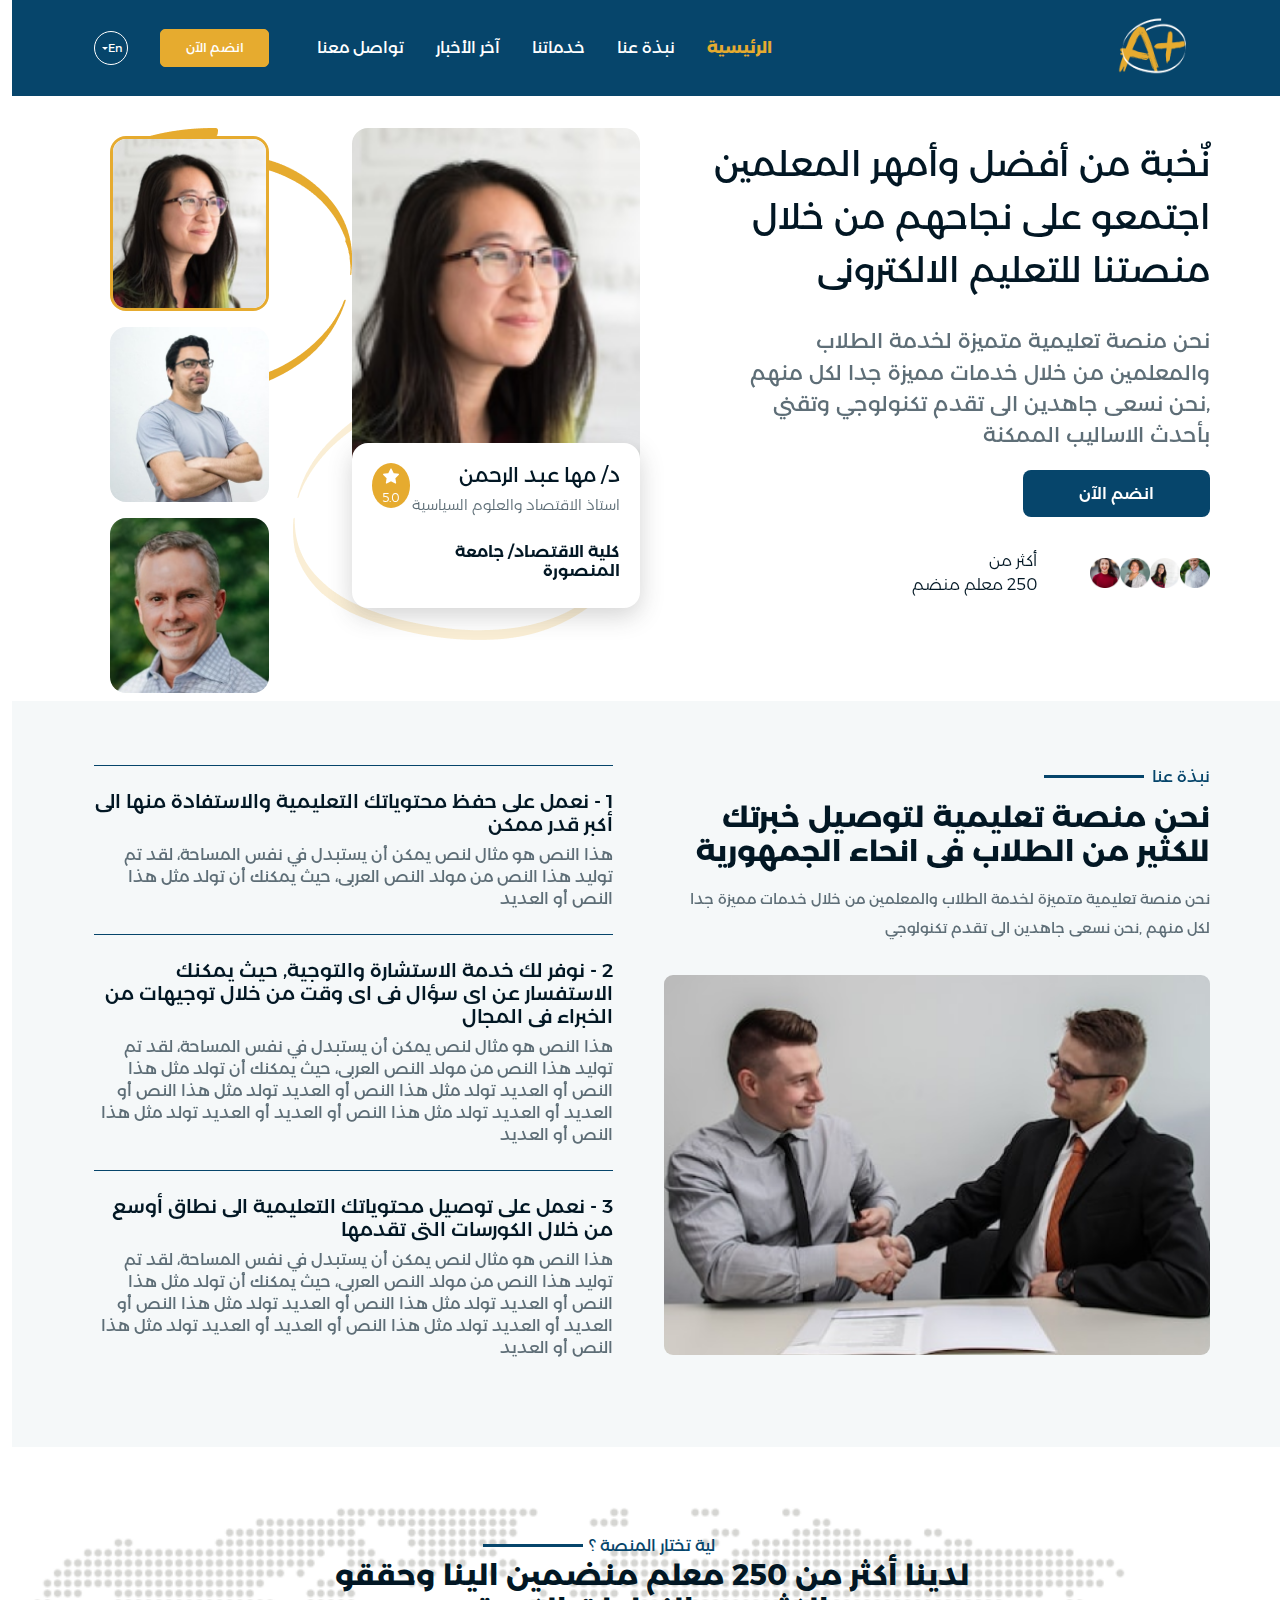
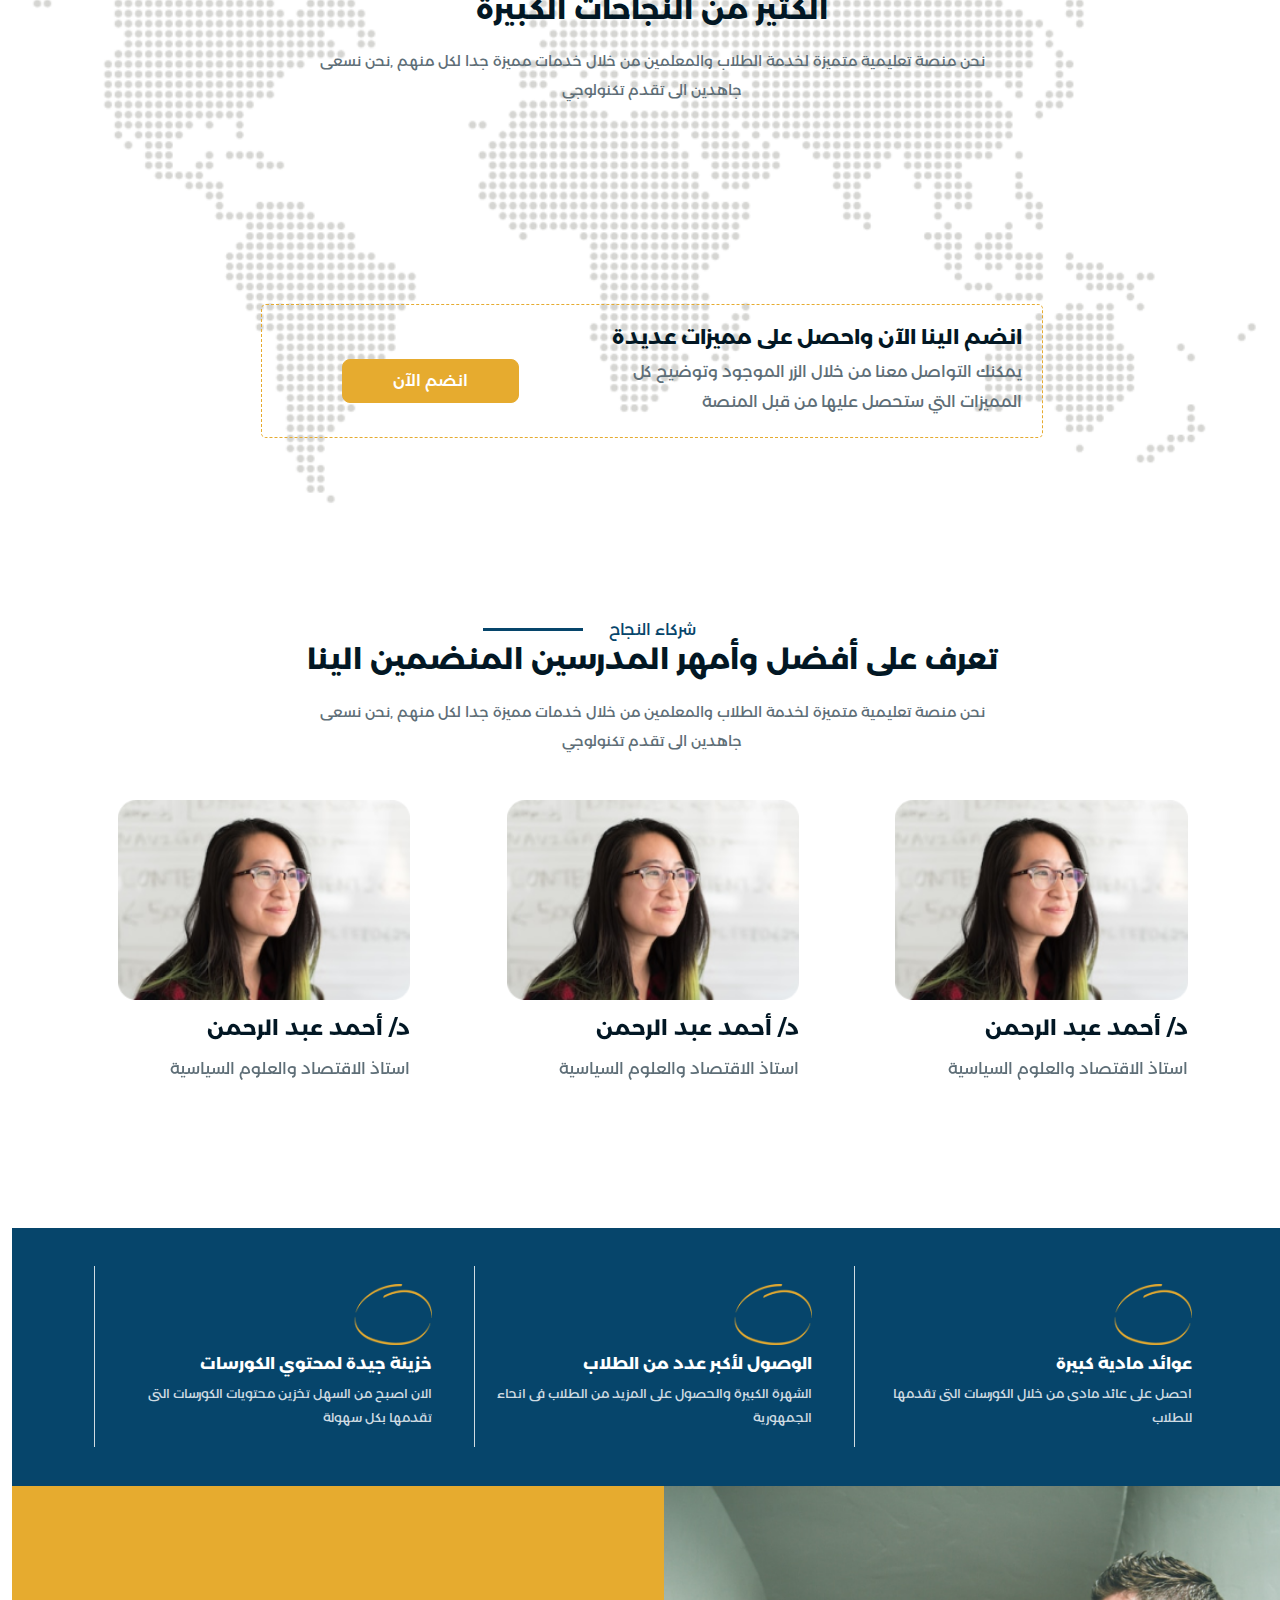
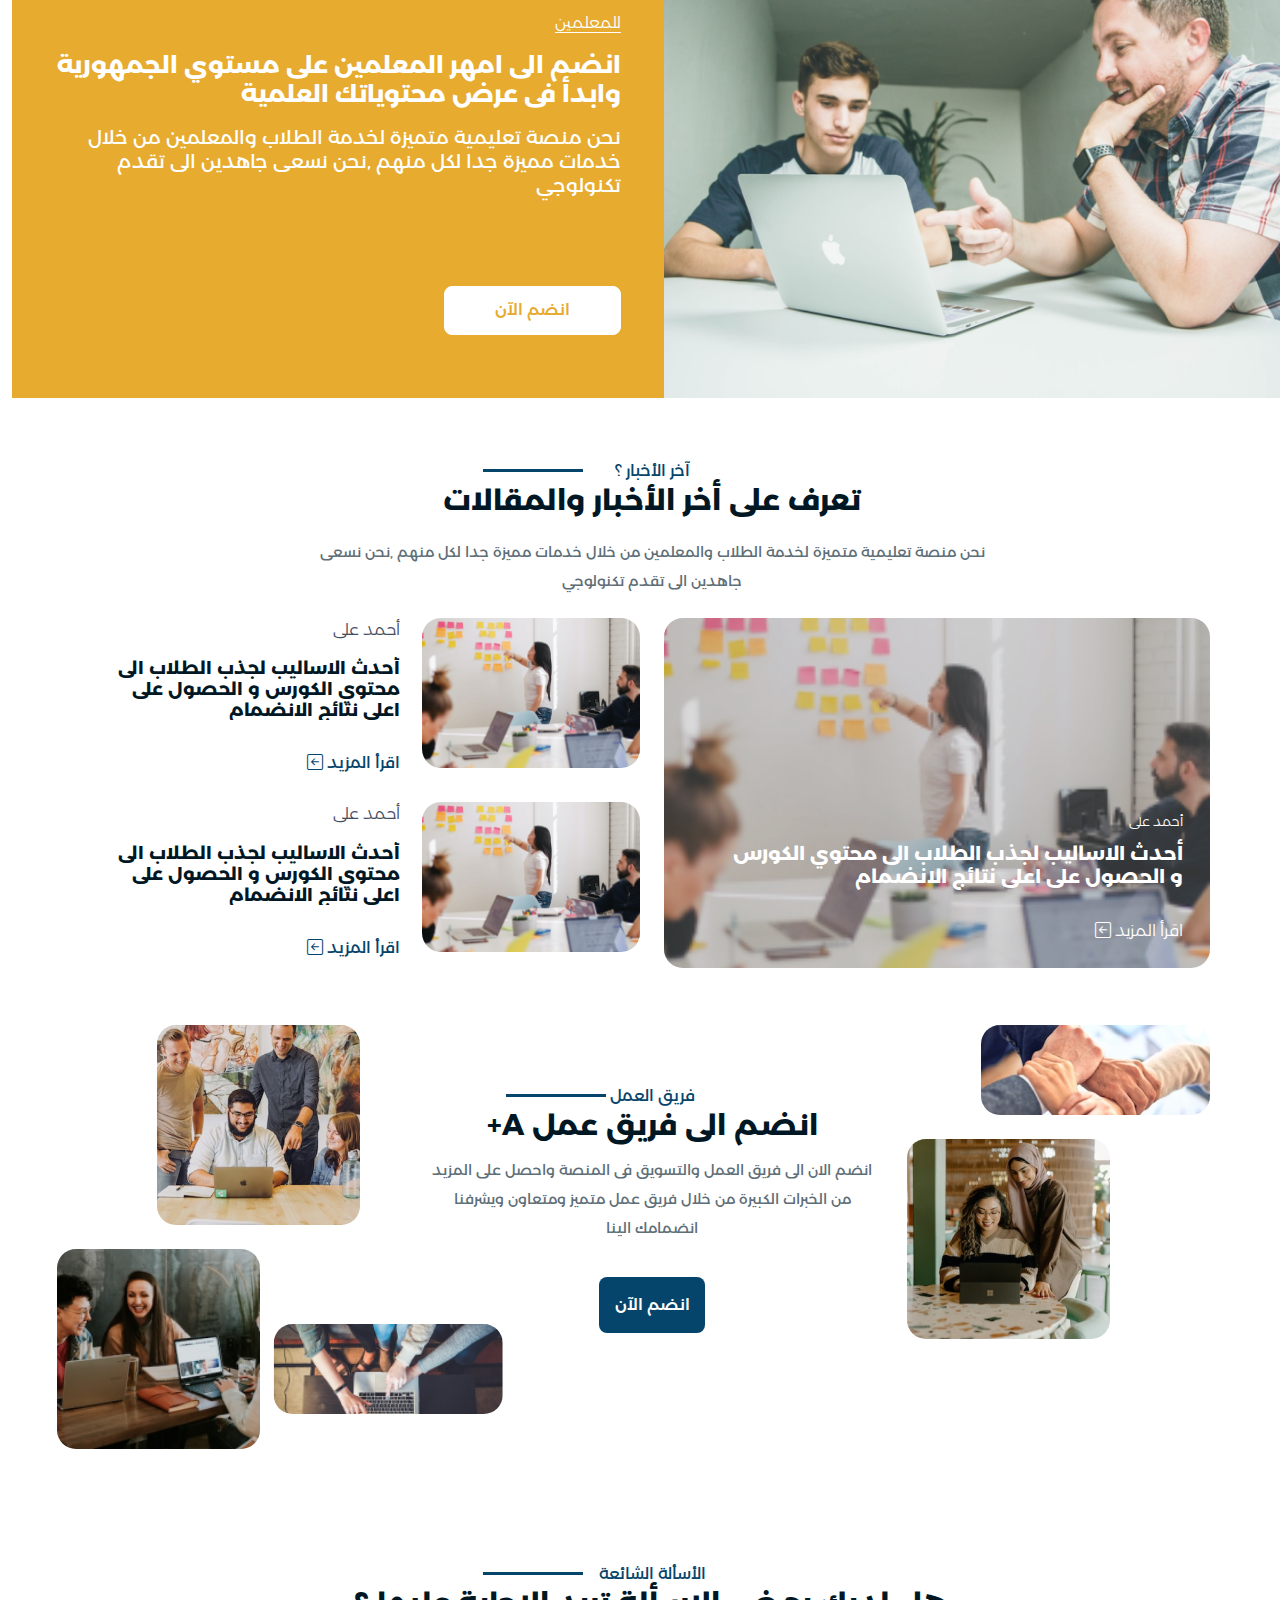
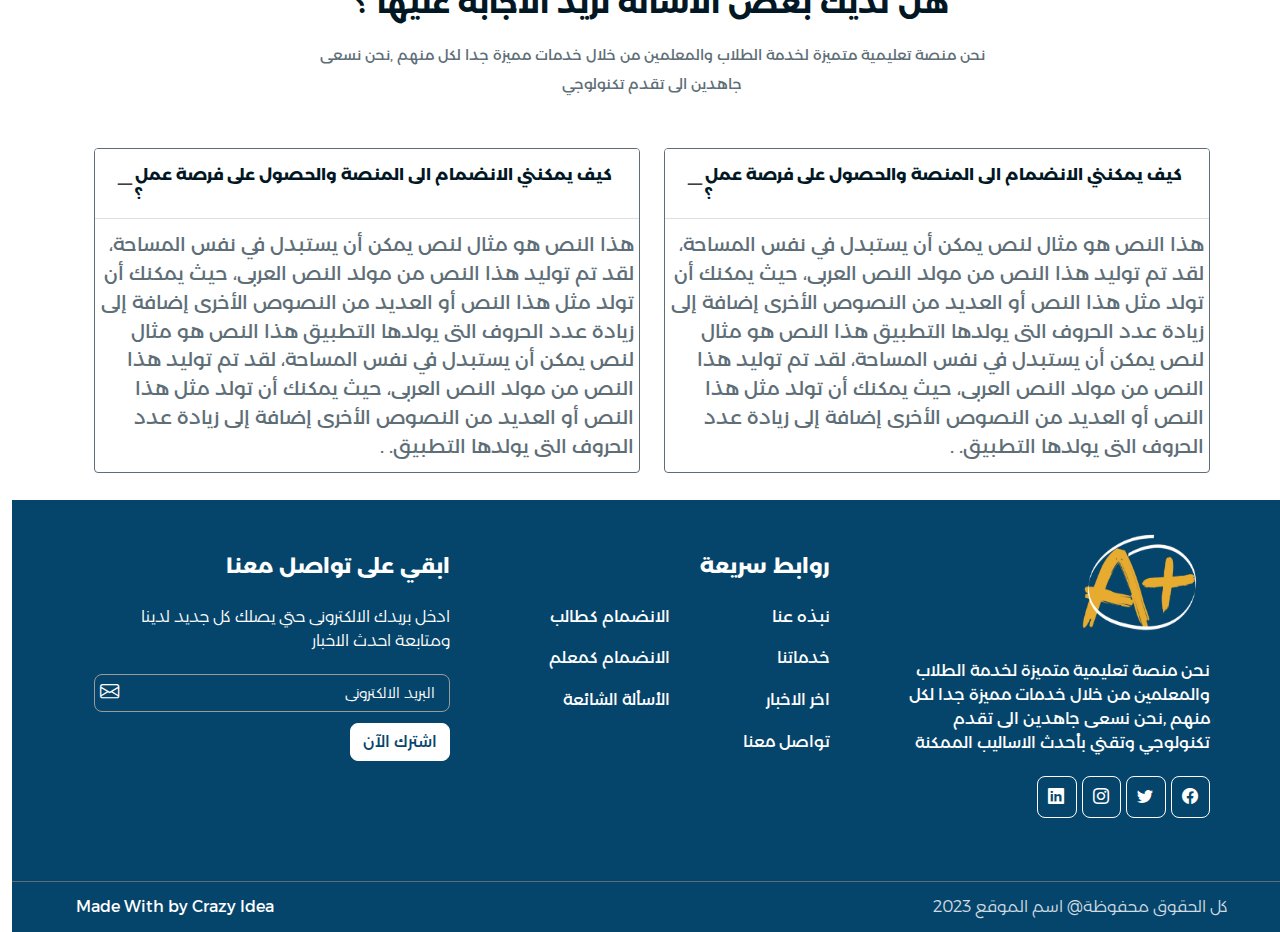
==== commit 6c3abe2a: "25/5" ====
--- a/index.html
+++ b/index.html
@@ -297,6 +297,36 @@
     </section>
 
     <!---------------------- finish why section -------------------------------------------->
+    <!---------------------- start printer section -------------------------------------------->
+    <div class="printer_section">
+        <div class="container">
+            <div class="sec_title">
+                <span> شركاء النجاح</span>
+                <h2>تعرف على أفضل وأمهر المدرسين المنضمين الينا</h2>
+                <p>نحن منصة تعليمية متميزة لخدمة الطلاب والمعلمين من خلال خدمات مميزة جدا لكل منهم ,نحن نسعى جاهدين الى
+                    تقدم تكنولوجي </p>
+            </div>
+            <div class="swiper mySwiper_1">
+                <div class="swiper-wrapper">
+                    <div class="swiper-slide">
+                        <div class="pranter_card">
+                            <div class="img">
+                                <img src="image/teacher1.png" alt="card">
+                            </div>
+                            <h4 class="title">د/ أحمد عبد الرحمن</h4>
+                            <span>استاذ الاقتصاد والعلوم السياسية</span>
+                        </div>
+
+                    </div>
+                </div>
+                <div class="swiper-pagination"></div>
+
+            </div>
+
+        </div>
+    </div>
+    <!---------------------- finish printer section -------------------------------------------->
+
     <!---------------------- start notes section -------------------------------------------->
     <section class="notes_section" id="scrollspyService">
         <div class="container">
@@ -656,8 +686,8 @@
     </script> -->
     <!-- printer in success slider -->
 
-    <!--  success story slider -->
-    <!-- <script>
+    <!--  printer slider -->
+    <script>
         var swiper = new Swiper(".mySwiper_1", {
             slidesPerView: 3,
             spaceBetween: 10,
@@ -675,6 +705,7 @@
                     slidesPerView: 1,
                     spaceBetween: 20,
                 },
+
                 768: {
                     slidesPerView: 2,
                     spaceBetween: 40,
@@ -685,8 +716,8 @@
                 },
             },
         });
-    </script> -->
-    <!-- success story  slider -->
+    </script>
+    <!-- printer  slider -->
     </script>
     <script src="js/counterup.min.js"></script>
     <script src="js/waypoints.min.js"></script>
--- a/scss/main.min.css
+++ b/scss/main.min.css
@@ -1 +1 @@
-@import"https://cdn.jsdelivr.net/npm/bootstrap-icons@1.7.0/font/bootstrap-icons.css";:root{--color-white: #fff;--color-primary: #06456B;--color-secound: #E6AB2F;--color-text: #021724;--color-pargraph: #5E6E77}@font-face{font-family:"light";src:url("../fonts/ArbFONTS-Montserrat-Arabic-Light.ttf")}@font-face{font-family:"regular";src:url("../fonts/ArbFONTS-Montserrat-Arabic-Regular.ttf")}@font-face{font-family:"medium";src:url("../fonts/ArbFONTS-Montserrat-Arabic-Medium.ttf")}@font-face{font-family:"semi-bold";src:url("../fonts/ArbFONTS-Montserrat-Arabic-SemiBold.ttf")}@font-face{font-family:"bold";src:url("../fonts/ArbFONTS-Montserrat-Arabic-Bold.ttf")}*{-webkit-box-sizing:border-box;-moz-box-sizing:border-box;box-sizing:border-box}body{margin:0;padding:0;overflow-x:hidden;list-style:none;direction:rtl;height:100vh;scroll-behavior:smooth;position:relative}html{scroll-behavior:smooth}a{text-decoration:none;color:var(--color-primary)}ul{list-style:none;padding:0px}p{margin-bottom:0}*::-webkit-scrollbar{width:10px}*::-webkit-scrollbar-track{background:var(--color-primary)}*::-webkit-scrollbar-thumb{background:var(--color-pargraph)}*::-webkit-scrollbar-thumb:hover{background:var(--color-text)}.text{font-size:1rem;color:var(--color-text);font-family:"meduim"}.parg{font-size:1rem;color:var(--color-pargraph);font-family:"regular"}.button{display:flex;align-items:center;justify-content:center;margin-top:20px}.button .first{display:flex;align-items:center;justify-content:center;transition:.2s all ease-in-out;background:var(--color-primary);border-radius:8px;font-size:1rem;font-family:"medium";text-align:center;color:var(--color-white);position:relative;z-index:10;padding:2%}.button .first:hover{background-color:var(--color-white);color:var(--color-primary);border:1px solid var(--color-primary)}.button{display:flex;align-items:center;justify-content:center;margin-top:20px}.button .second{width:30%;border-radius:8px;font-size:1rem;font-family:"medium";border:1px solid var(--color-primary);text-align:center;color:var(--color-primary);position:relative;z-index:10;padding:1%;transition:.25s all ease-in-out}.button .second:hover{background-color:var(--color-primary);color:var(--color-white)}.card_platform{background-color:#f9f9f9;border-bottom:3px solid var(--color-text);border-radius:5px;padding:7% 3%;position:relative}.card_platform h4{color:var(--color-text);font-size:1.2rem;font-family:"bold"}.card_platform p{color:var(--color-secound);font-size:1rem;font-family:"regular"}.header{position:relative;margin-top:6%}.header img{width:100%;height:250px;background-size:cover}.header .text{position:absolute;text-align:start;display:flex;justify-content:center;align-items:center;flex-direction:column;top:15%;bottom:15%;left:0%;right:0%;margin:auto}.header .text h2{color:var(--color-white);font-size:3rem;font-family:"bold"}.header .text p{color:var(--color-white)}.header .text ul{display:flex;flex-direction:row;width:100%;margin-top:2%}.header .text ul li{padding-inline-end:1%}.header .text ul li i{color:#fff;font-size:1.5rem}.header .text ul li a{color:var(--color-white);font-size:1.8rem;font-family:"regular"}.main_title{position:relative;text-align:start;display:flex;justify-content:start;align-items:start;flex-direction:column}.main_title span{font-size:1rem;color:var(--color-primary);font-family:"regular";display:block;position:relative;width:40%}.main_title span::after{content:"";background-color:var(--color-primary);color:var(--color-primary);width:100px;height:3px;position:absolute;right:30%;top:10px}.main_title h2{font-size:1.8rem;font-family:"bold";color:var(--color-text);margin-bottom:3%;margin-top:2%}.main_title p{font-size:.9rem;font-family:"regular";color:var(--color-pargraph);line-height:2}.sec_title{position:relative;text-align:center;display:flex;justify-content:center;align-items:center;flex-direction:column;padding:2% 19%}.sec_title span{font-size:1rem;color:var(--color-primary);font-family:"regular";display:block;position:relative;width:20%}.sec_title span::after{content:"";background-color:var(--color-primary);color:var(--color-primary);width:100px;height:3px;position:absolute;right:100%;top:10px}.sec_title h2{font-size:1.8rem;font-family:"bold";color:var(--color-text);margin-bottom:3%}.sec_title p{font-size:.9rem;font-family:"regular";color:var(--color-pargraph);line-height:2}.input-group{position:relative;margin-bottom:3%}.input-group .icon_form{position:absolute;left:.3rem;top:58%}form .file-upload-wrapper{position:relative;width:100%;height:150px;border:1px dashed var(--color-secound);border-radius:5px;font-family:"regular"}form .file-upload-wrapper::after{content:attr(data-text);font-size:1rem;position:absolute;top:0;left:0;background:rgba(230,171,47,.06);padding:10px 15px;display:flex;justify-content:center;align-items:center;width:calc(100% - 40px);pointer-events:none;z-index:20;height:100%;width:100%;line-height:40px;color:var(--color-text);border-radius:5px 10px 10px 5px;font-weight:300}form .file-upload-wrapper input{opacity:0;position:absolute;top:0;right:0;bottom:0;left:0;z-index:99;height:100%;margin:0;padding:0;display:block;cursor:pointer;width:100%}.form-label{width:100%;font-size:1rem;color:var(--color-primary);font-family:"medium"}.form-control{border-radius:2px;padding-inline-start:4%;background-color:rgba(0,0,0,0);color:var(--color-pargraph);font-family:"regular";border:1px solid #9a9a9a;border-radius:8px !important}.form-control:focus{box-shadow:none !important;border-color:var(--color-pargraph) !important}.form-control::placeholder{color:var(--color-text);font-family:"light" !important;font-size:.9rem}.bootstrap-select>.dropdown-toggle{background-color:rgba(0,0,0,0);border:unset}.bs-searchbox .form-control{border-radius:8px}.bootstrap-select .dropdown-menu li a{font-size:.8rem;color:var(--color-text);font-family:"light"}.bootstrap-select .dropdown-menu li a:active{background-color:rgba(0,0,0,.05)}.bootstrap-select .dropdown-menu li.selected{background-color:rgba(0,0,0,.05)}.bootstrap-select .dropdown-menu li.selected a{color:var(--color-secound)}.input-group .bootstrap-select.form-control .dropdown-toggle{color:var(--color-text);text-align:left;background-color:rgba(0,0,0,0);border-color:#ced4da}.bootstrap-select .dropdown-toggle .filter-option{text-align:right !important}.bootstrap-select .dropdown-toggle:focus,.bootstrap-select>select.mobile-device:focus+.dropdown-toggle{outline:unset !important;outline-offset:unset !important;outline-style:hidden !important}.bootstrap-select .dropdown-menu{text-align:right}.bootstrap-select.show-tick .dropdown-menu li a span.text{margin-right:10px !important;font-size:1.1rem;font-family:"medium";color:var(--color-pargraph)}textarea{height:150px}textarea.form-control{padding-left:2%}.form-select,.bootstrap-select{border-radius:8px !important;border:1px solid #9a9a9a;padding:.375rem 2.25rem .375rem 1.4rem;font-family:"regular";background-color:rgba(0,0,0,0);color:var(--iconcolor);background-position:right;position:relative;width:100% !important}.form-select:focus,.bootstrap-select:focus{box-shadow:unset !important}.btn:focus,.form-check-input:focus,.form-check :focus,.btn-check:focus+.btn,.btn-close:focus,.accordion-button:focus,.btn-light:active:focus{box-shadow:none}.form-check .form-check-input{float:right;margin-left:5px}.form-check .form-check-input:checked{background-color:var(--color-primary);border-color:var(--color-primary)}.form-check .form-check-label{font-size:1rem;font-family:"regular";color:var(--color-text)}input[type=data]{color:var(--color-secound);font-family:"regular"}input[type=data]::placeholder{content:""}::-webkit-calendar-picker-indicator{background-color:#fff;opacity:0;padding:5px;cursor:pointer;width:50%;border-radius:3px}input::-webkit-outer-spin-button,input::-webkit-inner-spin-button{-webkit-appearance:none;margin:0}.navbar .navbar-toggler{cursor:pointer;border:1px solid var(--color-white);width:1.8em !important;height:1.8em !important;padding:0 7px 2px 7px !important;outline:none !important}.navbar .navbar-toggler-icon{transition:all .2s ease-out;transform:rotate(0 deg)}.navbar .navbar-toggler-icon,.navbar .navbar-toggler-icon::before,.navbar .navbar-toggler-icon::after{width:1em !important;height:2px !important;display:flex;background-image:none;background-color:var(--color-white);position:absolute !important;transition:all .2s ease-in}.navbar .navbar-toggler-icon::before{content:"";display:block;top:-0.3em}.navbar .navbar-toggler-icon::after{content:"";display:block;bottom:-0.3em}.navbar .navbar-toggler:focus{box-shadow:none;cursor:pointer;border:1px solid var(--color-primary) !important;width:1.8em !important;height:1.8em !important;padding:0 7px 2px !important}.active-hamburger .navbar-toggler-icon{transition:.2s;transform:rotate(405deg)}.active-hamburger .navbar-toggler-icon::before{top:0;opacity:0}.active-hamburger .navbar-toggler-icon::after{transition:.2s;transform:rotate(-90deg);display:flex;justify-content:center;text-align:center;top:0;left:0}#preloader{background-image:url(../image/Spin-2.1s-191px.svg);background-repeat:no-repeat;background-position:center;background-size:cover;background-color:#fff;background-size:15%;height:100vh;width:100%;position:fixed;z-index:1100}#button{display:inline-block;background-color:var(--color-primary);width:40px;height:40px;border-radius:50%;text-align:center;position:fixed;bottom:40px;left:30px;transition:background-color .5s,opacity .5s,visibility .5s;opacity:0;visibility:hidden;z-index:100;border:1px solid var(--color-fourth);animation:move-toggs 3s linear infinite}#button::after{font-weight:normal;font-style:normal;font-size:2em;line-height:50px;color:var(--color-primary)}#button i{color:var(--color-white);margin:auto;font-size:22px;transition:.3s all}#button:hover{background-color:var(--color-text);cursor:pointer}#button:hover i{color:var(--color-white)}#button:active{background-color:#555}#button.show{opacity:1;visibility:visible}@keyframes move-toggs{0%{bottom:40px}25%{bottom:20px}50%{bottom:10px}75%{bottom:20px}100%{bottom:40px}}.navbar{background-color:var(--color-primary);transition:.25s all ease-in-out;position:fixed;top:0;width:100%;margin-bottom:2%;z-index:100}.navbar .navbar-brand{width:80px;height:80px}.navbar .navbar-brand img{width:100%;height:100%}.navbar .navbar-collapse{justify-content:end}.navbar .navbar-collapse .navbar-nav{width:66%;justify-content:end}.navbar .navbar-collapse .navbar-nav .nav-item{transition:.35s all ease-in;position:relative}.navbar .navbar-collapse .navbar-nav .nav-item .nav-link{font-size:1rem;font-family:"regular";color:var(--color-white);padding-left:1rem;padding-right:1rem;position:relative;overflow:hidden;z-index:1;transition:.25s all}.navbar .navbar-collapse .navbar-nav .nav-item .nav-link:hover{color:var(--color-secound)}.navbar .navbar-collapse .navbar-nav .nav-item .nav-link.active{color:var(--color-secound);font-family:"bold";transition:.25s all ease-in-out}.navbar .navbar-collapse .navbar-nav .nav-item .nav-link.active:hover{color:var(--color-secound)}.navbar .navbar-collapse .register_btn{width:17%;margin:0;position:relative}.navbar .navbar-collapse .register_btn .first{padding:5% 14%;font-size:.8rem;font-family:"regular";border-radius:5px;background-color:var(--color-secound);transition:.25s all ease-in-out;border:1px solid var(--color-secound)}.navbar .navbar-collapse .register_btn .first:hover{background-color:rgba(0,0,0,0);color:var(--color-secound)}.navbar .navbar-collapse .dropdown .dropdown-toggle{background-color:rgba(0,0,0,0);border:1px solid var(--color-white);border-radius:50%;font-size:.7rem;font-family:"regular";color:var(--color-white);width:34px;height:34px;text-align:center;justify-content:center;display:flex;justify-content:center;align-items:center}.navbar .navbar-collapse .dropdown .dropdown-menu{min-width:4rem}.navbar .navbar-collapse .dropdown .dropdown-menu .dropdown-item{font-family:"regular";font-size:.8rem;color:var(--color-text)}.navbar.change{background-color:rgba(16,34,46,.8);z-index:100}.navbar.change .navbar-nav{width:100%}.navbar.change .navbar-nav .nav-item{position:relative}.navbar.change .navbar-nav .nav-item .nav-link{padding-right:1.8rem;padding-left:1.8rem}.hero_section{position:relative;padding:5% 0 0;margin-top:5%}.hero_section .content{text-align:start;padding-inline-end:5%}.hero_section .content h1{font-size:2.2rem;color:var(--color-text);font-family:"regular";padding:2% 0 4%;line-height:1.5}.hero_section .content p{font-size:1.3rem;color:var(--color-pargraph);font-family:"regular";padding-inline-end:10%}.hero_section .content .button{justify-content:start}.hero_section .content .button .btn{width:36%}.hero_section .content .join_us_hero{margin:2rem 0;display:flex;justify-content:space-between}.hero_section .content .join_us_hero span{width:80%;font-size:1rem;font-family:"light";color:var(--color-text)}.hero_section .content .join_us_hero .img{display:flex;flex-direction:row;align-items:center;padding-inline-start:0;width:40%}.hero_section .content .join_us_hero .img img{width:30px;height:30px}.hero_section .tab_teacher .nav .nav-link{background-color:rgba(0,0,0,0)}.hero_section .tab_teacher .nav .nav-link img{width:100%;height:175px;object-fit:cover;border-radius:16px}.hero_section .tab_teacher .nav .nav-link.active img{border:3px solid var(--color-secound)}.hero_section .tab_teacher .tab-content .card_teacher .img{width:100%;height:350px}.hero_section .tab_teacher .tab-content .card_teacher .img img{width:85%;height:100%;object-fit:cover;border-radius:16px}.hero_section .tab_teacher .tab-content .card_teacher .info{background:#fff;box-shadow:0px 8px 24px rgba(60,57,57,.22);border-radius:16px;transform:translateY(-35px);width:85%;padding:1.25rem;display:flex}.hero_section .tab_teacher .tab-content .card_teacher .info .title h6{font-size:20px;line-height:24px;font-family:"regular";color:var(--color-text)}.hero_section .tab_teacher .tab-content .card_teacher .info .title p{color:var(--color-pargraph);font-size:.9rem;font-family:"light"}.hero_section .tab_teacher .tab-content .card_teacher .info .title h4{font-size:1rem;color:var(--color-text);font-family:"semi-bold";margin-top:12%}.hero_section .tab_teacher .tab-content .card_teacher .info .rate{background-color:var(--color-secound);width:45px;height:45px;border-radius:50%;display:flex;flex-direction:column;justify-content:center;align-items:center}.hero_section .tab_teacher .tab-content .card_teacher .info .rate i{color:var(--color-white);font-size:1rem}.hero_section .tab_teacher .tab-content .card_teacher .info .rate span{font-family:"light";font-size:12px;color:#fff}.hero_section .ball1{position:absolute;left:62px;top:0;z-index:-1}.hero_section .ball2{position:absolute;left:34%;bottom:61px;z-index:-1;opacity:.2}.about_us_section{position:relative;background-color:rgba(6,69,107,.04);padding:5% 0}.about_us_section .img{height:380px;width:100%;margin-top:2rem}.about_us_section .img img{width:100%;height:100%;object-fit:cover;border-radius:9px;transform:matrix(-1, 0, 0, 1, 0, 0)}.about_us_section .lists{padding-inline-start:5%}.about_us_section .lists .list{border-top:1px solid var(--color-primary);padding:1.5rem 0}.about_us_section .lists .list h4{font-size:1.2rem;text-align:start;color:var(--color-text);font-family:"medium"}.about_us_section .lists .list p{font-size:1rem;text-align:start;color:var(--color-pargraph);font-family:"regular";line-height:22px}.why_section{background-image:url(../image/why.png);background-position:center;background-size:contain;background-repeat:no-repeat;padding:5% 0}.why_section .boxes .box .counter{color:var(--color-primary);font-size:2rem;font-family:"bold"}.why_section .boxes .box .head-categ{color:var(--color-primary);font-size:1.5rem;font-family:"bold"}.why_section .boxes .box p{color:var(--color-text);font-size:1.5rem;font-family:"regular"}.why_section .join_us_why{width:70%;margin:5% auto;border:1px dashed #e6ab2f;border-radius:5px;padding:1.25rem;display:flex;flex-direction:row;align-items:center;justify-content:space-between}.why_section .join_us_why .info{width:60%}.why_section .join_us_why .info h4{font-size:1.25rem;color:var(--color-text);font-family:"bold"}.why_section .join_us_why .info p{font-size:1rem;font-family:"regular";color:var(--color-pargraph);line-height:30px;text-align:start}.why_section .join_us_why .button{width:40%}.why_section .join_us_why .button .btn{background-color:var(--color-secound);padding:3% 0;width:60%;border:1px solid var(--color-secound)}.why_section .join_us_why .button .btn:hover{background-color:rgba(0,0,0,0);color:var(--color-secound)}.notes_section{background-color:#06456b;padding:3% 0}.notes_section .card_list{display:flex;flex-direction:column;justify-content:flex-start;align-items:start;padding:5%;position:relative}.notes_section .card_list::after{position:absolute;left:0;top:0;content:"";width:1px;height:100%;color:#cfdbe2;background-color:#cfdbe2}.notes_section .card_list::after:last-child{display:none}.notes_section .card_list img{width:81px;height:61px}.notes_section .card_list h6{color:#fff;font-size:1rem;font-family:"bold";margin-top:3%}.notes_section .card_list p{color:#cfdbe2;font-size:.8rem;font-family:"regular";line-height:24px;display:-webkit-box;-webkit-line-clamp:3;-webkit-box-orient:vertical;overflow:hidden;text-overflow:ellipsis}.joinus{position:relative;background-color:#e6ab2f}.joinus .img{width:100%;height:100%}.joinus .img img{width:100%;height:100%;object-fit:cover}.joinus .content{padding:20% 3% 10%}.joinus .content span{font-size:1rem;font-family:"light";color:var(--color-white);border-bottom:1px solid var(--color-white)}.joinus .content h2{font-size:1.5rem;color:var(--color-white);font-family:"bold";margin:1rem 0}.joinus .content p{font-size:1.2rem;color:var(--color-white);font-family:"regular";line-height:24px}.joinus .content .button{display:flex;justify-content:start;align-items:start;width:100%;margin-top:15%}.joinus .content .button .btn{background-color:#fff;width:30%;color:var(--color-secound);border:1px solid var(--color-white)}.joinus .content .button .btn:hover{background-color:var(--color-secound);color:#fff}.lastnews{position:relative;padding:3% 0}.lastnews .first_blog .img{position:relative;width:100%;height:350px}.lastnews .first_blog .img img{width:100%;height:100%;object-fit:cover;border-radius:19px}.lastnews .first_blog .img .overlay{position:absolute;background:linear-gradient(0deg, rgba(0, 0, 0, 0.33), rgba(0, 0, 0, 0.33)),url(.jpg),#d9d9d9;width:100%;height:100%;top:0;left:0;opacity:.3;border-radius:19px}.lastnews .first_blog .img .text{position:absolute;bottom:7%;width:85%;left:10%}.lastnews .first_blog .img .text span{color:#fff;font-size:.8rem;font-family:"light"}.lastnews .first_blog .img .text a{color:#fff;font-size:1rem;font-family:"light"}.lastnews .first_blog .img .text h4{color:var(--color-white);font-size:1.2rem;font-family:"bold";padding-bottom:5%;padding-top:2%;display:-webkit-box;-webkit-line-clamp:3;-webkit-box-orient:vertical;overflow:hidden;text-overflow:ellipsis}.lastnews .anther_blog .card_blog{display:flex;flex-direction:row;justify-content:start;align-items:flex-start;margin-bottom:5%}.lastnews .anther_blog .card_blog a{width:40%}.lastnews .anther_blog .card_blog .img{height:150px}.lastnews .anther_blog .card_blog .img img{width:100%;height:100%;object-fit:cover;border-radius:19px}.lastnews .anther_blog .card_blog .info{width:60%;padding-inline-start:4%}.lastnews .anther_blog .card_blog .info span{color:#484c5f;font-size:1rem;font-family:"light"}.lastnews .anther_blog .card_blog .info h4{color:var(--color-text);font-size:1.1rem;font-family:"bold";margin-bottom:10%;margin-top:5%;display:-webkit-box;-webkit-line-clamp:4;-webkit-box-orient:vertical;overflow:hidden;text-overflow:ellipsis}.lastnews .anther_blog .card_blog .info a{color:var(--color-primary);font-size:1rem;font-family:"regular"}.team_section .sec_title{padding-top:8%}.team_section img{border-radius:19px;object-fit:cover}.team_section .first_im{height:90px;width:229px}.team_section .second{width:203px;height:200px;margin-top:24px;transform:translateX(-100px)}.team_section .third{width:203px;height:200px;transform:translateX(100px);margin-bottom:24px}.team_section .fourth{width:203px;height:200px}.team_section .fifth{height:90px;width:229px;transform:translate(106%, -125px)}.faq_section .accordion .accordion-item{margin:5% 0;border:1px solid var(--color-pargraph)}.faq_section .accordion .accordion-item .accordion-header{font-size:2.2rem;font-family:"bold";color:var(--color-text)}.faq_section .accordion .accordion-item .accordion-header .accordion-button{color:var(--color-text);background-color:var(--color-white)}.faq_section .accordion .accordion-item .accordion-header .accordion-button::after{margin-right:auto;margin-left:unset;background-image:url("data:image/svg+xml,%3Csvg xmlns='http://www.w3.org/2000/svg' width='16' height='16' fill='currentColor' class='bi bi-dash-lg' viewBox='0 0 16 16'%3E%3Cpath fill-rule='evenodd' d='M2 8a.5.5 0 0 1 .5-.5h11a.5.5 0 0 1 0 1h-11A.5.5 0 0 1 2 8Z'/%3E%3C/svg%3E")}.faq_section .accordion .accordion-item .accordion-header .accordion-button.collapsed{color:var(--color-text);background-color:var(--color-white)}.faq_section .accordion .accordion-item .accordion-header .accordion-button.collapsed::after{margin-right:auto;margin-left:unset;background-image:url("data:image/svg+xml,%3Csvg xmlns='http://www.w3.org/2000/svg' width='16' height='16' fill='currentColor' class='bi bi-plus-lg' viewBox='0 0 16 16'%3E%3Cpath fill-rule='evenodd' d='M8 2a.5.5 0 0 1 .5.5v5h5a.5.5 0 0 1 0 1h-5v5a.5.5 0 0 1-1 0v-5h-5a.5.5 0 0 1 0-1h5v-5A.5.5 0 0 1 8 2Z'/%3E%3C/svg%3E")}.faq_section .accordion .accordion-item .accordion-collapse .accordion-body{font-size:1.2rem;font-family:"regular";color:var(--color-pargraph);padding:2% 1%}.blogs_section{padding:30px 0;margin-top:5%}.blogs_section .card_blog{display:flex;flex-direction:column;align-items:flex-start;border-radius:10px;margin-top:4%}.blogs_section .card_blog .img{width:100%;height:350px}.blogs_section .card_blog .img img{width:100%;height:100%;border-radius:10px}.blogs_section .card_blog .date_info{width:100%;padding:3% 0;position:relative}.blogs_section .card_blog .date_info .cate{color:#99a3aa;font-size:1rem;font-family:"light";margin-inline-start:4%}.blogs_section .card_blog .date_info .cate i{color:var(--color-secound);margin-inline-end:2%}.blogs_section .card_blog .info{padding-inline-start:3%;display:flex;justify-content:flex-start;flex-direction:column;width:90%;padding-bottom:20px}.blogs_section .card_blog .info h2{color:var(--color-text);font-size:1.2rem;font-family:"bold";padding:15px 0;margin-bottom:0;line-height:1.5}.blogs_section .card_blog .info p{color:#6d7f94;font-size:.9rem;font-family:"regular";line-height:1.5;display:-webkit-box;-webkit-line-clamp:3;-webkit-box-orient:vertical;overflow:hidden;text-overflow:ellipsis}.blogs_section .card_blog .info .button{width:100%;justify-content:flex-start;align-items:start;margin:2%}.blogs_section .card_blog .info .button .read{background-color:rgba(0,0,0,0);color:var(--color-text);font-size:1rem;font-family:"regular";padding:10px;text-align:center}.single_blog{padding:30px 0}.single_blog .shape{z-index:-1;position:absolute;left:0;top:0;width:290px;height:220px;opacity:.5}.single_blog .social_list{padding-top:25%}.single_blog .social_list h6{margin-top:3%;font-size:1rem;font-family:"regular"}.single_blog .social_list .soclal_icon{display:flex;flex-direction:column;justify-content:center;align-items:center}.single_blog .social_list .soclal_icon li i{font-size:2rem;color:var(--color-primary)}.single_blog .img{width:100%;height:500px}.single_blog .img img{width:100%;height:100%}.single_blog .content{padding:2% 0}.single_blog .content span{color:var(--color-pargraph);font-size:.8rem;font-family:"regular"}.single_blog .content span i{color:var(--color-primary)}.single_blog .content h2{color:var(--color-text);font-size:2rem;font-family:"bold";padding:15px 0;margin-bottom:0}.single_blog .content p{color:#6d7f94;font-size:1.1rem;font-family:"regular";line-height:1.5}.blogs_page{padding:3% 0;position:relative}.blogs_page .img{width:100%;height:344px;object-fit:cover}.blogs_page .img img{width:100%;height:100%}.blogs_page .title{padding-top:4%}.blogs_page .title h2{font-size:2.5rem;color:var(--color-text);font-family:"bold"}.blogs_page .title p{font-size:1rem;font-family:"regular";color:var(--color-pargraph);padding-top:2rem}.blogs_page .button{justify-content:start;align-items:flex-start}.blogs_page .button a{color:#021724;font-family:"regular"}.blogs_page .shape{z-index:-1;position:absolute;left:0;top:0;width:290px;height:220px;opacity:.5}.pagination_section{margin-top:3rem}.pagination_section .pagination .page-item{border:1px solid var(--color-secound);background-color:rgba(0,0,0,0);border-radius:8px;display:flex;justify-content:center;align-items:center;margin-inline-end:2%;width:40px;height:40px;transition:.3s all ease-in-out}.pagination_section .pagination .page-item:hover{background-color:var(--color-secound)}.pagination_section .pagination .page-item:hover .page-link{color:var(--color-white)}.pagination_section .pagination .page-item .page-link{color:var(--color-secound);font-family:"bold";border-color:rgba(0,0,0,0);font-size:1rem;padding:5px;background-color:rgba(0,0,0,0);transition:.3s all ease-in-out}.pagination_section .pagination .page-item.active{background-color:var(--color-secound)}.pagination_section .pagination .page-item.active .page-link{color:var(--color-white)}.contact_us{padding:50px 0;margin-top:5%}.contact_us h2{margin-bottom:1%}.contact_us form{margin-top:5%;padding-inline-end:40%}.contact_us form .input-group{position:relative}.contact_us form .input-group .code-input-container{display:flex;justify-content:center;align-items:center;gap:5px;width:100%;padding:30px;border:1px solid var(--color-pargraph);padding:65px 69px 80px;border-radius:8px}.contact_us form .input-group .code-input-container .code-digit{width:15%;height:30px;text-align:center;font-size:18px;font-family:"bold";border:none;border-bottom:1px solid var(--color-text);border-radius:0px !important}.contact_us form .input-group .code-input-container .code-digit:focus-visible{outline:none !important;border-bottom:1px solid var(--color-secound);color:var(--color-secound)}.contact_us form .input-group .form-control{padding-bottom:11px;padding-top:11px}.contact_us form .input-group span{color:#e31e25}.contact_us form .input-group .icon{position:absolute;top:52%;right:19px;color:var(--color-text);z-index:100}.contact_us form .button{width:100%}.contact_us form .button .btn{background-color:var(--color-primary);color:var(--color-white);font-size:1rem;width:100%;border-radius:8px;font-family:"regular";transition:.25s all ease-in-out;border:1px solid var(--color-primary)}.contact_us form .button .btn:hover{background-color:#fff;color:var(--color-primary)}.confirm_sec{margin:10% auto}.confirm_sec .img{width:100%;height:200px;text-align:center}.confirm_sec .img img{width:20%;height:100%}.confirm_sec .sec_title{margin-top:3%}.confirm_sec .sec_title h2{font-size:1.3rem}.btn.disabled{opacity:.5;cursor:not-allowed}.package_sec{padding:3% 0}.package_sec .card_package.active{background:rgba(230,171,47,.1);border:1.5px solid #e6ab2f}.package_sec .card_package{border:.7px solid #9a9a9a;border-radius:20px;padding:1.5rem;transition:.25s all ease-in-out}.package_sec .card_package:hover{background:rgba(230,171,47,.1);border:1.5px solid #e6ab2f}.package_sec .card_package p{font-size:1rem;color:var(--color-pargraph);font-family:"regular";margin-top:6%;display:-webkit-box;height:150px;-webkit-line-clamp:6;-webkit-box-orient:vertical;overflow:hidden;text-overflow:ellipsis}.package_sec .card_package .head{display:flex;justify-content:space-between;align-items:center;border-bottom:1px solid #b7b7b7;padding-bottom:5%}.package_sec .card_package .head .title{width:35%}.package_sec .card_package .head .title h4{font-size:1.3rem;color:var(--color-text);font-family:"bold"}.package_sec .card_package .head .title span{background:#f7f7f7;border-radius:37px;position:relative;display:flex;justify-content:center;align-items:center;padding:10px 0;font-size:.8rem;font-family:"light";width:75%}.package_sec .card_package .head .price{font-size:1.8rem;font-family:"semi-bold";color:var(--color-text)}.package_sec .card_package .head .price span{font-size:1rem;color:var(--color-pargraph)}.detials_package{margin:8% 0 3%}.detials_package h6{font-size:1.5rem;color:var(--color-text);font-family:"regular";text-align:center;position:relative}.detials_package h6::after{content:"";position:absolute;left:0;top:10px;color:#c8c8c8;background-color:#c8c8c8;height:1px;width:40%}.detials_package h6::before{content:"";position:absolute;right:0;top:10px;color:#c8c8c8;background-color:#c8c8c8;height:1px;width:40%}.detials_package .content{margin-top:5%}.detials_package .content h5{font-size:1.2rem;font-family:"bold";color:var(--color-text)}.detials_package .content p{font-size:1rem;font-family:"regular";color:var(--color-pargraph);line-height:1.7rem;padding:4% 0}.detials_package .content ul li{margin-bottom:2%;font-size:1.1rem;color:var(--color-text);font-family:"regular"}.detials_package .content ul li img{width:30px;height:30px}.detials_package .content .button{justify-content:flex-start;align-items:flex-start;width:100%;margin-top:4%}.detials_package .content .button .btn{width:30%;padding:1%}.package_type{padding:1.5rem;border:.7px solid #9a9a9a;border-radius:20px;height:415px;overflow:hidden;transition:.25s all ease-in-out}.package_type:hover{box-shadow:0px 16px 40px rgba(0,0,0,.16);border-color:var(--color-white);height:100%}.package_type:hover .not_hover{display:none}.package_type:hover p{display:block;height:unset}.package_type .header{margin-bottom:4%;border-bottom:1px solid #b7b7b7;padding-bottom:13px}.package_type .header .img{display:flex;flex-direction:row}.package_type .header .img img{width:31px;height:23px}.package_type .header .img h4{color:var(--color-text);font-size:1.5rem;font-family:"semi-bold";margin-inline-start:3%}.package_type .header span{background:#f7f7f7;border-radius:37px;position:relative;display:flex;justify-content:center;align-items:center;padding:6px 0;font-size:.8rem;font-family:"regular";width:33%;margin:3% 0}.package_type .header .price{font-size:1.5rem;color:var(--color-text);font-family:"bold"}.package_type p{font-size:.8rem;font-family:"regular";line-height:1.9;color:var(--color-pargraph);margin:3% 0;display:-webkit-box;-webkit-line-clamp:6;-webkit-box-orient:vertical;overflow:hidden;text-overflow:ellipsis;height:150px;transition:.25s all ease-in-out}.package_type ul li{margin-bottom:2%;font-size:.9rem;color:var(--color-text);font-family:"regular"}.package_type ul li img{width:15px;height:15px}.package_type .button{justify-content:flex-start;align-items:flex-start;width:100%;margin:8% 0 4%;transition:.25s all ease-in-out}.package_type .button .btn{width:100%;padding:2%}.counter_section{padding:2% 5%;margin:0% 0 4%;background-color:rgba(5,27,103,.08)}.counter_section .boxes .box{flex-direction:column;text-align:center;flex-direction:row;display:flex}.counter_section .boxes .box .icon{width:55px;height:55px;display:flex;justify-content:center;align-items:center;border-radius:50%;background-color:#fff}.counter_section .boxes .box .icon i{color:var(--color-primary);font-size:1.5rem}.counter_section .boxes .box .content{padding-inline-start:4%}.counter_section .boxes .box .counter{font-size:1.5rem;font-family:"medium";color:var(--color-text)}.counter_section .boxes .box .head-categ{font-size:1rem;font-family:"regular";color:var(--color-pargraph)}.mensaa_section{position:relative;padding-bottom:5%}.mensaa_section .img{width:100%;height:465px;margin-top:13%;position:relative}.mensaa_section .img .shape1{position:absolute;width:103px;height:88px;bottom:-37px;right:-42px}.mensaa_section .img .shape2{position:absolute;width:60%;height:151px;object-fit:cover;right:-164px;top:82px}.mensaa_section .img .shape3{position:absolute;height:196px;left:27px;bottom:-4px;width:60%}.mensaa_section .img img{width:60%;height:100%}.mensaa_section .mansaa_cards{display:flex;flex-direction:row;flex-wrap:wrap;margin-top:40px}.mensaa_section .mansaa_cards .mansaa_card{display:flex;width:45%;flex-direction:column;justify-content:start;align-items:flex-start;background-color:#f4f8fb;padding:1rem 1.2rem;margin-inline-end:5%;margin-bottom:2%;height:270px}.mensaa_section .mansaa_cards .mansaa_card:nth-child(even){transform:translateY(20px)}.mensaa_section .mansaa_cards .mansaa_card h6{color:var(--color-text);font-size:1.1rem;font-family:"medium";padding:1rem 0}.mensaa_section .mansaa_cards .mansaa_card p{color:var(--color-pargraph);font-size:.7rem;font-family:"light";line-height:2;display:-webkit-box;-webkit-line-clamp:5;-webkit-box-orient:vertical;overflow:hidden;text-overflow:ellipsis}.last_news{background-color:rgba(5,27,103,.04);padding:5px 0 20px}.last_news .sec_title{padding-bottom:60px}.last_news .last_box{background-color:#fff;display:block;height:447px}.last_news .last_box .img{height:300px;width:100%}.last_news .last_box .img img{width:100%;height:100%;object-fit:cover}.last_news .last_box .text{background-color:var(--color-white);padding:2rem 1.1rem}.last_news .last_box .text h6{font-size:1.2rem;font-family:"medium";color:var(--color-text);text-align:center}.last_news .last_box .text p{font-size:.7rem;font-family:"regular";color:var(--color-pargraph);text-align:center;display:-webkit-box;-webkit-line-clamp:3;-webkit-box-orient:vertical;overflow:hidden;text-overflow:ellipsis}.app_section{position:relative}.app_section .app{background-image:url(../image/app-back.png);background-position:center;background-size:cover;padding:100px 60px;border-radius:20px;position:relative}.app_section .app .app_image{position:absolute;left:-28px;bottom:-107px;height:636px;width:49%}.app_section .app h4{color:var(--color-white);padding-bottom:3rem;font-size:2rem;font-family:"semi-bold";padding-inline-end:10%}.app_section .app .app_links{display:flex;flex-direction:row}.app_section .app .app_links a{display:inline-block;margin-inline-end:2%}.app_section .app .app_links a img{width:165px;height:50px}.join_us{background-color:rgba(5,27,103,.04)}.join_us .main_title{padding-top:120px}.join_us .button{justify-content:start;margin-top:10%}.join_us .img{width:100%;height:442px;display:flex;justify-content:flex-end;padding-top:60px}.join_us .img img{object-fit:cover;width:60%;height:100%}.subscribe_section{position:relative;transform:translateY(66px)}.subscribe_section .suscripe_form{background-image:url(../image/subscripe.png);background-size:cover;padding:5% 3%;border-radius:20px}.subscribe_section .suscripe_form .main_title{padding-inline-end:12%}.subscribe_section .suscripe_form .main_title h2{font-size:1.2rem}.subscribe_section .suscripe_form .main_title p{font-size:.9rem}.subscribe_section .suscripe_form .main_title h2,.subscribe_section .suscripe_form .main_title p{color:var(--color-white)}.subscribe_section .suscripe_form form{margin-top:3%}.subscribe_section .suscripe_form form .input-group{padding:6% 0% 2%;position:relative}.subscribe_section .suscripe_form form .input-group .form-control{border-color:var(--color-white);border-left-color:rgba(0,0,0,0);border-radius:8px !important;width:100%;padding-top:2%;padding-bottom:2%;background-color:#fff}.subscribe_section .suscripe_form form .input-group .form-control::placeholder{color:var(--color-secound)}.subscribe_section .suscripe_form form .input-group .btn{font-family:"regular";color:var(--color-white);border:1px solid var(--color-white);background-color:#3b3e44;border:1px solid #3b3e44;width:20%;transition:.25s all ease-in-out;position:absolute;border-radius:8px !important;z-index:100;left:13px;bottom:18px}.subscribe_section .suscripe_form form .input-group .btn:hover{background-color:#fff;color:#3b3e44}.subscribe_section .suscripe_form form .input-group .icon_subscripe{position:absolute;right:162px;top:55%}.subscribe_section .suscripe_form form .input-group .icon_subscripe i{color:var(--color-white);font-size:1.2rem}footer{padding:2% 0;background-color:var(--color-primary)}footer .social_links{display:flex;flex-direction:row;justify-content:flex-start;align-items:flex-start;width:50%;padding-top:6%;padding-bottom:6%}footer .social_links li{padding-inline-start:1%;border:1px solid var(--color-white);margin-inline-end:3%;border-radius:8px;width:42px;text-align:center;height:42px;display:flex;justify-content:center;align-items:center;transition:.25s all ease-in-out}footer .social_links li:hover{background-color:var(--color-secound)}footer .social_links li a i{color:var(--color-white);transition:.25s all ease-in-out}footer .social_links li a:hover i{color:var(--color-primary)}footer .logo_footer{display:flex;justify-content:flex-start;flex-direction:column;align-items:flex-start}footer .logo_footer img{width:136px;height:123px}footer .logo_footer .disc{font-size:1rem;font-family:"regular";color:var(--color-white);text-align:start;padding-top:3%;padding-inline-end:15%}footer .important_links{padding-top:8%}footer .important_links .adress{font-size:1.3rem;color:var(--color-white);font-family:"bold";text-align:start}footer .important_links ul{display:flex;flex-direction:row;justify-content:start;flex-wrap:wrap;padding-top:5%}footer .important_links ul li{margin-bottom:5%;width:45%}footer .important_links ul li a{color:var(--color-white);font-family:"regular";font-size:1rem}footer .app{padding-top:8%;text-align:center}footer .app p{font-size:1rem;color:var(--color-white);font-family:"light";text-align:start;padding:5% 0 3%}footer .app form.subsceibe{margin:3% 0}footer .app form.subsceibe .input-group{position:relative}footer .app form.subsceibe .input-group .form-control{width:100%}footer .app form.subsceibe .input-group .form-control::placeholder{color:var(--color-white)}footer .app form.subsceibe .input-group .icon{position:absolute;left:2%;top:5px;z-index:100}footer .app form.subsceibe .input-group .icon i{color:var(--color-white);font-size:1.2rem}footer .app form.subsceibe .input-group .btn{background-color:var(--color-white);color:var(--color-primary);font-size:1rem;font-family:"regular";margin-top:3%;border-radius:8px !important;transition:.25s all ease-in-out;border:1px solid var(--color-white)}footer .app form.subsceibe .input-group .btn:hover{background-color:rgba(0,0,0,0);color:var(--color-white)}.lower_footer{border-top:1px solid var(--color-pargraph);padding:1% 5%;background-color:var(--color-primary)}.lower_footer .slug{text-align:start}.lower_footer .slug p{font-size:1rem;font-family:"light";color:#cfdbe2}.lower_footer .copy_right p,.lower_footer .copy_right a{text-align:end;color:var(--color-white);font-size:1rem;font-family:"regular"}.breadcremb{background-image:url(../image/about-back.png);background-size:cover;background-position:center}.breadcremb .text h2{font-size:1.5rem;color:#fff;font-family:"bold"}.breadcremb .text ul{display:flex;flex-direction:row}main.coll{background-image:url(../image/about-back.png);background-size:cover;background-position:center}.aboutus_section .img{width:100%;height:350px}.aboutus_section .img img{width:100%;height:100%}.aboutus_section .content{display:flex;flex-direction:row;justify-content:flex-start;margin-top:2%}.aboutus_section .content .text{padding-inline-start:2%}.aboutus_section .content .text h6{color:var(--color-text);font-size:1.2rem;font-family:"bold"}.aboutus_section .content .text p{color:var(--color-text);font-size:1rem;font-family:"regular"}.aboutus_section .content span{color:var(--color-primary);font-size:1rem}.vedio_container{position:relative;display:flex;justify-content:center;align-items:center;height:400px;width:100%;padding:50px 0}#video-section{position:relative;width:70%;height:100%;border-radius:20px}#video-poster{position:absolute;top:0;left:0;width:100%;height:100%;object-fit:cover;z-index:99;border-radius:20px}#play-icon{font-size:5rem;color:#fff;cursor:pointer;display:flex;align-items:center;justify-content:center;z-index:100;top:0%;left:0%;right:0;width:100%;height:100%;position:absolute;z-index:100}#play-icon i{color:var(--color-white);font-size:4.5rem}#video-player{position:absolute;top:0;left:0;width:100%;height:100%;display:none}.serveice_ti .sercice_cards{display:flex;flex-direction:row;flex-wrap:wrap}.serveice_ti .sercice_cards .service_card{display:flex;flex-direction:column;justify-content:flex-start;width:23%;background-color:var(--color-white);box-shadow:-15px 30px 60px rgba(0,0,0,.05);margin-inline-end:2%;padding:1.2rem;border-radius:10px;height:235px}.serveice_ti .sercice_cards .service_card .img{width:50px;height:50px}.serveice_ti .sercice_cards .service_card .img img{width:100%;height:100%}.serveice_ti .sercice_cards .service_card h6{color:var(--color-text);font-size:1.2rem;font-family:"bold";padding-top:5%}.serveice_ti .sercice_cards .service_card p{color:var(--color-pargraph);font-size:1rem;font-family:"light";display:-webkit-box;-webkit-line-clamp:5;-webkit-box-orient:vertical;overflow:hidden;text-overflow:ellipsis}.counter_about_section{padding:2% 0;margin:4% 0}.counter_about_section .boxes .box{flex-direction:column;text-align:center}.counter_about_section .boxes .box .counter{font-size:2.5rem;font-family:"medium";color:var(--color-white)}.counter_about_section .boxes .box .head-categ{font-size:1.21rem;font-family:"regular";color:var(--color-white)}.adventages_courses{position:relative}.adventages_courses .main_title{padding-top:28%}.adventages_courses .mansaa_cards{display:flex;flex-direction:row;flex-wrap:wrap;margin-top:40px}.adventages_courses .mansaa_cards .card_first span{background-color:#eda8c1}.adventages_courses .mansaa_cards .card_first:hover{background-color:#eda8c1}.adventages_courses .mansaa_cards .card_first:hover span{color:#fff;background-color:var(--color-white);background-color:rgba(255,255,255,.24);box-shadow:0px 15px 30px rgba(237,168,193,.4)}.adventages_courses .mansaa_cards .card_sec span{background-color:#2f4858}.adventages_courses .mansaa_cards .card_sec:hover{background-color:#2f4858}.adventages_courses .mansaa_cards .card_sec:hover span{color:#fff;background-color:var(--color-white);background-color:rgba(255,255,255,.24);box-shadow:0px 15px 30px rgba(47,72,88,.4)}.adventages_courses .mansaa_cards .card_third span{background-color:#e85c19}.adventages_courses .mansaa_cards .card_third:hover{background-color:#e85c19}.adventages_courses .mansaa_cards .card_third:hover span{color:#fff;background-color:rgba(255,255,255,.24);box-shadow:0px 15px 30px rgba(232,92,25,.4)}.adventages_courses .mansaa_cards .card_fourth span{background-color:#887fa6}.adventages_courses .mansaa_cards .card_fourth:hover{background-color:#887fa6}.adventages_courses .mansaa_cards .card_fourth:hover span{color:#fff;background-color:rgba(255,255,255,.24);box-shadow:0px 15px 30px rgba(136,127,166,.4)}.adventages_courses .mansaa_cards .mansaa_card{display:flex;width:45%;flex-direction:column;justify-content:start;align-items:flex-start;background-color:#fff;box-shadow:0px 0px 77px rgba(5,27,103,.04);padding:2rem;margin-inline-end:5%;margin-bottom:5%;transition:.25s all ease;border-radius:20px}.adventages_courses .mansaa_cards .mansaa_card:hover h6{color:var(--color-white)}.adventages_courses .mansaa_cards .mansaa_card:hover p{color:var(--color-white)}.adventages_courses .mansaa_cards .mansaa_card:nth-child(even){transform:translateY(20px)}.adventages_courses .mansaa_cards .mansaa_card span{transition:.25s all ease-in-out;width:40px;height:40px;display:flex;justify-content:center;align-items:center;color:var(--color-white);font-size:1.2rem;font-family:"regular";border-radius:50%;transition:.25s all ease}.adventages_courses .mansaa_cards .mansaa_card h6{color:var(--color-text);font-size:1.1rem;font-family:"medium";padding:1rem 0;transition:.25s all ease}.adventages_courses .mansaa_cards .mansaa_card p{color:var(--color-pargraph);font-size:1rem;font-family:"light";line-height:2;display:-webkit-box;-webkit-line-clamp:3;-webkit-box-orient:vertical;overflow:hidden;text-overflow:ellipsis;transition:.25s all ease}.testmonies_section{position:relative;padding:50px 0 10px}.testmonies_section .swiper{width:100%;height:450px}.testmonies_section .swiper .swiper-slide{height:430px;width:100%;text-align:center;font-size:18px;background:rgba(0,0,0,0);display:-webkit-box;display:-ms-flexbox;display:-webkit-flex;display:flex;-webkit-box-pack:center;-ms-flex-pack:center;-webkit-justify-content:start;justify-content:flex-start;-webkit-box-align:start;-ms-flex-align:start;-webkit-align-items:start;align-items:flex-start;padding:2%;flex-direction:column}.testmonies_section .swiper .swiper-slide .head{display:flex;justify-content:center;align-items:center;flex-direction:column;box-shadow:-15px 30px 70px rgba(171,175,199,.19);background-color:var(--color-white);border-radius:10px;width:100%}.testmonies_section .swiper .swiper-slide .head .img{transform:translateY(-22px)}.testmonies_section .swiper .swiper-slide .head .img img{width:55px;height:55px;border-radius:50%;padding:3px;border:2px dashed var(--color-secound)}.testmonies_section .swiper .swiper-slide .head .text{display:flex;justify-content:center;align-items:center;flex-direction:column;padding:23px 15px}.testmonies_section .swiper .swiper-slide .head .text h6{font-size:.9rem;font-family:"medium";color:var(--color-text)}.testmonies_section .swiper .swiper-slide .head .text span{font-size:.6rem;font-family:"light";color:var(--color-pargraph)}.testmonies_section .swiper .swiper-slide .head .text p{font-size:.8rem;font-family:"regular";color:var(--color-text);line-height:1.5;text-align:start;padding:10% 0;display:-webkit-box;-webkit-line-clamp:5;-webkit-box-orient:vertical;overflow:hidden;text-overflow:ellipsis}.testmonies_section .swiper .swiper-pagination-bullet-active{color:var(--color-primary);background-color:var(--color-primary)}.signin{padding:50px 0}.signin .main_title{padding-inline-start:12%}.signin .main_title h2 span{font-family:"bold";font-size:1.5rem}.signin form{padding-inline-start:12%;padding-inline-end:5%;padding-top:5%}.signin form .input-group{position:relative}.signin form .input-group .form-control{padding-top:13px;padding-bottom:13px}.signin form .input-group .form_icon{padding-inline-start:30px}.signin form .input-group span{color:#e31e25}.signin form .input-group .icon{position:absolute;top:52%;right:9px;color:var(--color-text);z-index:100}.signin .img{width:100%;height:100%;position:static}.signin .img img{width:100%;height:100%;object-fit:cover}.signin .button{width:100%;margin:5% 0}.signin .button .btn{width:100%}.education_section{padding:50px 0}.education_section .tabs_ed{display:flex;flex-direction:row;flex-wrap:wrap;margin-bottom:50px}.education_section .tabs_ed a{border:1px solid #9a9a9a;color:#9a9a9a;font-size:1.2rem;font-family:"regular";border-radius:10px;padding:10px 0;width:32%;margin-inline-end:2%;text-align:center;transition:.25s all ease-in-out}.education_section .tabs_ed a:last-child{margin-inline-end:0}.education_section .tabs_ed a:hover{background-color:var(--color-primary)}.education_section .tabs_ed a:hover img{filter:invert(100%) sepia(2%) saturate(263%) hue-rotate(183deg) brightness(118%) contrast(100%)}.education_section .tabs_ed a img{width:30px;height:30px}.education_section .tabs_ed a a{color:#9a9a9a}.education_section .tabs_ed a.active{background-color:var(--color-primary);color:var(--color-white)}.education_section .tabs_ed a.active img{filter:invert(100%) sepia(2%) saturate(263%) hue-rotate(183deg) brightness(118%) contrast(100%)}.education_section .tabs_ed a.active a{color:var(--color-white)}.education_section .filter_edu{margin-bottom:1.5rem}.education_section .cards_edu .card_edu{display:flex;justify-content:center;align-items:center;border:1px solid #ced4da;padding:1rem;flex-direction:column;border-radius:10px}.education_section .cards_edu .card_edu img{width:50px;height:50px;border-radius:50%}.education_section .cards_edu .card_edu h4{font-size:1rem;color:var(--color-text);font-family:"medium";padding:15px 0 6px 0}.education_section .cards_edu .card_edu .rate{display:flex;flex-direction:row;justify-content:space-between;width:30%}.education_section .cards_edu .card_edu .rate i{color:#eda807;font-size:.6rem}.education_section .cards_edu .card_edu h6{color:#afafaf;font-size:14px;font-family:"light";text-align:center;padding:12px 0;margin-bottom:0}.education_section .cards_edu .card_edu p{color:#7a7c7e;font-size:.9rem;font-family:"regular"}.education_section .cards_edu .card_edu .button{display:flex;justify-content:center;align-items:center;width:100%;margin:4% 0 1%}.education_section .cards_edu .card_edu .button a{color:var(--color-primary);border:1px solid var(--color-primary);border-radius:5px;font-size:1rem;font-family:"light";width:100%;text-align:center;padding:1%}.edu_person_info{background-color:#f7f7f7;padding:2rem}.edu_person_info p{color:var(--color-pargraph);font-size:.9rem;font-family:"regular";line-height:1.5;display:-webkit-box;-webkit-line-clamp:5;-webkit-box-orient:vertical;overflow:hidden;text-overflow:ellipsis}.edu_person_info .person_card{display:flex;flex-direction:row;flex-wrap:wrap;align-items:flex-start;justify-content:flex-start}.edu_person_info .person_card .img{width:20%;height:100px}.edu_person_info .person_card .img img{width:100%;height:100%}.edu_person_info .person_card .info{width:70%;display:flex;flex-direction:column;justify-content:flex-start;padding-inline-start:3%}.edu_person_info .person_card .info h6{font-size:1rem;color:var(--color-text);font-family:"medium";margin-bottom:1rem}.edu_person_info .person_card .info h6 span{font-size:.6rem}.edu_person_info .person_card .info h6 span i{color:#eda807}.edu_person_info .person_card .info p{color:var(--color-pargraph);font-size:.9rem;font-family:"regular"}.all_course{padding-top:5%}.all_course h4{color:var(--color-text);font-size:1.5rem;font-family:"bold";padding-bottom:3%}.all_course .course_item{margin-bottom:3%}.all_course .course_item .img{position:relative}.all_course .course_item .img img{width:100%;height:300px}.all_course .course_item .img .budge{position:absolute;display:flex;justify-content:center;align-items:center;width:80px;height:30px;color:#fff;background-color:rgba(0,0,0,.5);border-radius:10px;top:3%;right:3%;font-family:"light"}.all_course .course_item .img .info{position:absolute;bottom:0;background-color:rgba(0,0,0,.5);color:var(--color-white);padding:1rem 2rem;font-family:"light";border-radius:8px 0px 8px 8px;width:100%}.all_course .course_item .text{background-color:#f8fafc;border-radius:0px 0px 8px 8px;padding:20px}.all_course .course_item .text h4{font-size:1.2rem;font-family:"medium";color:var(--color-text)}.all_course .course_item .text .body{display:flex;justify-content:space-between;align-items:center}.all_course .course_item .text .body .rate{display:flex;flex-direction:row;justify-content:space-between;width:30%}.all_course .course_item .text .body .rate i{color:#eda807;font-size:.6rem}.all_course .course_item .text .body .rate span{font-family:"light";font-size:.6rem}.all_course .course_item .text .body .btn{color:var(--color-primary);font-size:1.2rem}.modal_edu .modal-body{overflow-y:scroll}.modal_edu .modal-body .vedio_container{height:326px;padding:8px 0}.modal_edu .modal-body h2{font-size:1.2rem;font-family:"medium";color:var(--color-text)}.modal_edu .modal-body .rate{display:flex;flex-direction:row;justify-content:space-between;width:30%}.modal_edu .modal-body .rate i{color:#eda807;font-size:.6rem}.modal_edu .modal-body .rate span{font-family:"light";font-size:.6rem}.modal_edu .modal-body p{color:var(--color-pargraph);font-size:1rem;font-family:"regular";margin-bottom:5px}.modal_edu .modal-body ul li{color:var(--color-pargraph);font-size:1rem;font-family:"regular";margin-bottom:5px}.mansaa_courses{padding:50px 0}.all_course_mansaa .course_item .img .info{font-size:.8rem}.all_course_mansaa .course_item .text h4{font-size:.9rem}.all_course_mansaa .course_item .text .body .rate{width:46%}iframe{width:100%;height:450px;pointer-events:none}.gm-style .directions-card{opacity:0 !important}.common_anwser{padding:5% 0}.common_anwser .accordion .accordion-item{margin:5% 0;border:1px solid var(--color-pargraph)}.common_anwser .accordion .accordion-item .accordion-header{font-size:2.2rem;font-family:"bold";color:var(--color-text)}.common_anwser .accordion .accordion-item .accordion-header .accordion-button{color:var(--color-text);background-color:var(--color-white)}.common_anwser .accordion .accordion-item .accordion-header .accordion-button::after{margin-right:auto;margin-left:unset;background-image:url("data:image/svg+xml,%3Csvg xmlns='http://www.w3.org/2000/svg' width='16' height='16' fill='currentColor' class='bi bi-dash-lg' viewBox='0 0 16 16'%3E%3Cpath fill-rule='evenodd' d='M2 8a.5.5 0 0 1 .5-.5h11a.5.5 0 0 1 0 1h-11A.5.5 0 0 1 2 8Z'/%3E%3C/svg%3E")}.common_anwser .accordion .accordion-item .accordion-header .accordion-button.collapsed{color:var(--color-text);background-color:var(--color-white)}.common_anwser .accordion .accordion-item .accordion-header .accordion-button.collapsed::after{margin-right:auto;margin-left:unset;background-image:url("data:image/svg+xml,%3Csvg xmlns='http://www.w3.org/2000/svg' width='16' height='16' fill='currentColor' class='bi bi-plus-lg' viewBox='0 0 16 16'%3E%3Cpath fill-rule='evenodd' d='M8 2a.5.5 0 0 1 .5.5v5h5a.5.5 0 0 1 0 1h-5v5a.5.5 0 0 1-1 0v-5h-5a.5.5 0 0 1 0-1h5v-5A.5.5 0 0 1 8 2Z'/%3E%3C/svg%3E")}.common_anwser .accordion .accordion-item .accordion-collapse .accordion-body{font-size:1.2rem;font-family:"regular";color:var(--color-pargraph);padding:2% 1%}.privacy_section :is(h1,h2,h3,h4,h5,h6){color:var(--color-text);font-size:"2.2rem";font-family:"bold";text-align:center}.privacy_section p{color:var(--color-pargraph);font-size:1.2rem;font-family:"regular";position:relative;padding:2% 0;padding-inline-start:3%}.privacy_section p::before{content:url(../image/privacy.png);position:absolute;right:0;top:28px}.error_section{padding:7% 0 3%;text-align:center}.error_section .img{width:100%;height:250px}.error_section .img img{height:100%}.error_section h1{font-size:3rem;color:var(--color-text);font-family:"bold";margin:6% 0 3%}.error_section .button{margin:5% 0 1%}.error_section .button .btn{width:40%;font-size:1.2rem}.register_form{padding:3% 0;position:relative}.register_form .main_title{text-align:start;justify-content:start;align-items:flex-start}.register_form .main_title h2{font-size:1.5rem}.register_form .main_title p{padding:0;padding-inline-end:10%;text-align:start}.register_form form{padding:4% 0;padding-inline-end:3%}.register_form form p{font-family:"regular";font-size:1.2rem}.register_form form p a{color:var(--color-primary);font-family:"bold"}.register_form form .form-check{margin-top:4%}.register_form form .button{width:100%}.register_form form .button .btn{width:100%}.register_form .img{width:100%;height:650px}.register_form .img img{width:100%;height:100%}@keyframes odd-move{0%{opacity:0%;transform:translate(-60px, 60px)}50%{opacity:50%;transform:translate(-30px, 30px)}100%{opacity:100%;transform:translate(0px, 0px)}}@keyframes even-move{0%{opacity:0%;transform:translate(-60px, -60px)}50%{opacity:50%;transform:translate(-30px, -30px)}100%{opacity:100%;transform:translate(0px, 0px)}}.side_bar{padding-top:10%}.side_bar .sidebar_widgets{padding:1.8rem 1.2rem;border-radius:8px;margin-bottom:1.5rem}.side_bar .sidebar_widgets .input-group{position:relative}.side_bar .sidebar_widgets .input-group .form-control{border-radius:5px !important;padding:.75rem .75rem}.side_bar .sidebar_widgets .input-group .icon{position:absolute;left:0;width:12%;background-color:var(--color-primary);color:var(--color-white);height:100%;border-radius:8px !important;z-index:100}.side_bar .sidebar_widgets .input-group .icon i{font-size:1.3rem}.side_bar .tags h5{color:var(--color-text);font-size:1.25rem;font-family:"medium";text-align:center;background-color:rgba(230,171,47,.2);padding-top:3%;padding-bottom:3%;margin-bottom:6%}.side_bar .tags .tag{display:flex;flex-direction:row;justify-content:start;align-items:flex-start;flex-wrap:wrap}.side_bar .tags .tag a{border:1px solid var(--color-pargraph);border-radius:8px;padding:5px;font-size:1rem;font-family:"light";color:var(--color-pargraph);display:flex;justify-content:center;align-items:center;margin-inline-end:5px}.side_bar .last_blogs h5{color:var(--color-text);font-size:1.25rem;font-family:"medium";text-align:center;padding-bottom:3%;border-radius:8px;padding-top:3%;margin-bottom:6%;background-color:rgba(230,171,47,.2)}.side_bar .last_blogs .last_blog{display:flex;flex-direction:row;justify-content:start;align-items:flex-start;margin-bottom:3%}.side_bar .last_blogs .last_blog .img{width:57%;height:95px;padding-inline-end:3%}.side_bar .last_blogs .last_blog .img img{width:100%;height:100%;border-radius:10px}.side_bar .last_blogs .last_blog .text h6{color:var(--color-text);font-family:"medium";font-size:1rem;line-height:1.5}.side_bar .last_blogs .last_blog .text span{color:var(--color-pargraph);font-family:"light"}.side_bar .category h5{color:var(--color-text);font-size:1.25rem;font-family:"medium";text-align:center;background-color:rgba(230,171,47,.2);padding-bottom:3%;padding-top:3%;margin-bottom:6%}.side_bar .category a{display:flex;justify-content:space-between;width:100%;flex-direction:row;margin:2% 0}.side_bar .category a h6{color:var(--color-text);font-family:"regular"}.side_bar .category a span{color:var(--color-pargraph);font-family:"light"}.success_story{padding:5% 0}.success_story .main_title{padding:1% 25%;margin-bottom:5%}.success_story .swiper{width:100%;height:350px}.success_story .swiper .swiper-slide{height:250px;text-align:center;font-size:18px;background:rgba(0,0,0,0);display:-webkit-box;display:-ms-flexbox;display:-webkit-flex;display:flex;-webkit-box-pack:center;-ms-flex-pack:center;-webkit-justify-content:start;justify-content:flex-start;-webkit-box-align:start;-ms-flex-align:start;-webkit-align-items:start;align-items:flex-start;padding:2%;flex-direction:column;border:1px solid #cfcfcf;border-radius:10px}.success_story .swiper .swiper-slide .head{display:flex;justify-content:space-between;align-items:flex-start;flex-direction:row;width:100%}.success_story .swiper .swiper-slide .head .text{display:flex;justify-content:start;align-items:flex-start;flex-direction:row;width:80%}.success_story .swiper .swiper-slide .head .text img{width:40px;height:40px;border-radius:50%}.success_story .swiper .swiper-slide .head .text .desc{display:flex;flex-direction:column;justify-content:flex-start;padding-inline-start:3%}.success_story .swiper .swiper-slide .head .text .desc h6{font-size:.9rem;font-family:"medium";color:var(--color-text)}.success_story .swiper .swiper-slide .head .text .desc span{font-size:.6rem;font-family:"light";color:var(--color-pargraph)}.success_story .swiper .swiper-slide .head .img{width:30px;height:20px}.success_story .swiper .swiper-slide .head .img img{width:100%;height:100%}.success_story .swiper .swiper-slide p{font-size:1rem;font-family:"regular";color:var(--color-text);text-align:start;padding:10% 0}.success_story .swiper .swiper-slide-next{box-shadow:-15px 30px 70px rgba(171,175,199,.19);background-color:var(--color-white);border:1px solid rgba(0,0,0,0);transform:scale(1.09);transition:.25s all ease-in-out}.success_story .swiper .swiper-pagination-bullet-active{color:var(--color-primary);background-color:var(--color-primary)}/*# sourceMappingURL=main.min.css.map */+@import"https://cdn.jsdelivr.net/npm/bootstrap-icons@1.7.0/font/bootstrap-icons.css";:root{--color-white: #fff;--color-primary: #06456B;--color-secound: #E6AB2F;--color-text: #021724;--color-pargraph: #5E6E77}@font-face{font-family:"light";src:url("../fonts/ArbFONTS-Montserrat-Arabic-Light.ttf")}@font-face{font-family:"regular";src:url("../fonts/ArbFONTS-Montserrat-Arabic-Regular.ttf")}@font-face{font-family:"medium";src:url("../fonts/ArbFONTS-Montserrat-Arabic-Medium.ttf")}@font-face{font-family:"semi-bold";src:url("../fonts/ArbFONTS-Montserrat-Arabic-SemiBold.ttf")}@font-face{font-family:"bold";src:url("../fonts/ArbFONTS-Montserrat-Arabic-Bold.ttf")}*{-webkit-box-sizing:border-box;-moz-box-sizing:border-box;box-sizing:border-box}body{margin:0;padding:0;overflow-x:hidden;list-style:none;direction:rtl;height:100vh;scroll-behavior:smooth;position:relative}html{scroll-behavior:smooth}a{text-decoration:none;color:var(--color-primary)}ul{list-style:none;padding:0px}p{margin-bottom:0}*::-webkit-scrollbar{width:10px}*::-webkit-scrollbar-track{background:var(--color-primary)}*::-webkit-scrollbar-thumb{background:var(--color-pargraph)}*::-webkit-scrollbar-thumb:hover{background:var(--color-text)}.text{font-size:1rem;color:var(--color-text);font-family:"meduim"}.parg{font-size:1rem;color:var(--color-pargraph);font-family:"regular"}.button{display:flex;align-items:center;justify-content:center;margin-top:20px}.button .first{display:flex;align-items:center;justify-content:center;transition:.2s all ease-in-out;background:var(--color-primary);border-radius:8px;font-size:1rem;font-family:"medium";text-align:center;color:var(--color-white);position:relative;z-index:10;padding:2%}.button .first:hover{background-color:var(--color-white);color:var(--color-primary);border:1px solid var(--color-primary)}.button{display:flex;align-items:center;justify-content:center;margin-top:20px}.button .second{width:30%;border-radius:8px;font-size:1rem;font-family:"medium";border:1px solid var(--color-primary);text-align:center;color:var(--color-primary);position:relative;z-index:10;padding:1%;transition:.25s all ease-in-out}.button .second:hover{background-color:var(--color-primary);color:var(--color-white)}.card_platform{background-color:#f9f9f9;border-bottom:3px solid var(--color-text);border-radius:5px;padding:7% 3%;position:relative}.card_platform h4{color:var(--color-text);font-size:1.2rem;font-family:"bold"}.card_platform p{color:var(--color-secound);font-size:1rem;font-family:"regular"}.header{position:relative;margin-top:6%}.header img{width:100%;height:250px;background-size:cover}.header .text{position:absolute;text-align:start;display:flex;justify-content:center;align-items:center;flex-direction:column;top:15%;bottom:15%;left:0%;right:0%;margin:auto}.header .text h2{color:var(--color-white);font-size:3rem;font-family:"bold"}.header .text p{color:var(--color-white)}.header .text ul{display:flex;flex-direction:row;width:100%;margin-top:2%}.header .text ul li{padding-inline-end:1%}.header .text ul li i{color:#fff;font-size:1.5rem}.header .text ul li a{color:var(--color-white);font-size:1.8rem;font-family:"regular"}.main_title{position:relative;text-align:start;display:flex;justify-content:start;align-items:start;flex-direction:column}.main_title span{font-size:1rem;color:var(--color-primary);font-family:"regular";display:block;position:relative;width:40%}.main_title span::after{content:"";background-color:var(--color-primary);color:var(--color-primary);width:100px;height:3px;position:absolute;right:30%;top:10px}.main_title h2{font-size:1.8rem;font-family:"bold";color:var(--color-text);margin-bottom:3%;margin-top:2%}.main_title p{font-size:.9rem;font-family:"regular";color:var(--color-pargraph);line-height:2}.sec_title{position:relative;text-align:center;display:flex;justify-content:center;align-items:center;flex-direction:column;padding:2% 19%}.sec_title span{font-size:1rem;color:var(--color-primary);font-family:"regular";display:block;position:relative;width:20%}.sec_title span::after{content:"";background-color:var(--color-primary);color:var(--color-primary);width:100px;height:3px;position:absolute;right:100%;top:10px}.sec_title h2{font-size:1.8rem;font-family:"bold";color:var(--color-text);margin-bottom:3%}.sec_title p{font-size:.9rem;font-family:"regular";color:var(--color-pargraph);line-height:2}.input-group{position:relative;margin-bottom:3%}.input-group .icon_form{position:absolute;left:.3rem;top:58%}form .file-upload-wrapper{position:relative;width:100%;height:150px;border:1px dashed var(--color-secound);border-radius:5px;font-family:"regular"}form .file-upload-wrapper::after{content:attr(data-text);font-size:1rem;position:absolute;top:0;left:0;background:rgba(230,171,47,.06);padding:10px 15px;display:flex;justify-content:center;align-items:center;width:calc(100% - 40px);pointer-events:none;z-index:20;height:100%;width:100%;line-height:40px;color:var(--color-text);border-radius:5px 10px 10px 5px;font-weight:300}form .file-upload-wrapper input{opacity:0;position:absolute;top:0;right:0;bottom:0;left:0;z-index:99;height:100%;margin:0;padding:0;display:block;cursor:pointer;width:100%}.form-label{width:100%;font-size:1rem;color:var(--color-primary);font-family:"medium"}.form-control{border-radius:2px;padding-inline-start:4%;background-color:rgba(0,0,0,0);color:var(--color-pargraph);font-family:"regular";border:1px solid #9a9a9a;border-radius:8px !important}.form-control:focus{box-shadow:none !important;border-color:var(--color-pargraph) !important}.form-control::placeholder{color:var(--color-text);font-family:"light" !important;font-size:.9rem}.bootstrap-select>.dropdown-toggle{background-color:rgba(0,0,0,0);border:unset}.bs-searchbox .form-control{border-radius:8px}.bootstrap-select .dropdown-menu li a{font-size:.8rem;color:var(--color-text);font-family:"light"}.bootstrap-select .dropdown-menu li a:active{background-color:rgba(0,0,0,.05)}.bootstrap-select .dropdown-menu li.selected{background-color:rgba(0,0,0,.05)}.bootstrap-select .dropdown-menu li.selected a{color:var(--color-secound)}.input-group .bootstrap-select.form-control .dropdown-toggle{color:var(--color-text);text-align:left;background-color:rgba(0,0,0,0);border-color:#ced4da}.bootstrap-select .dropdown-toggle .filter-option{text-align:right !important}.bootstrap-select .dropdown-toggle:focus,.bootstrap-select>select.mobile-device:focus+.dropdown-toggle{outline:unset !important;outline-offset:unset !important;outline-style:hidden !important}.bootstrap-select .dropdown-menu{text-align:right}.bootstrap-select.show-tick .dropdown-menu li a span.text{margin-right:10px !important;font-size:1.1rem;font-family:"medium";color:var(--color-pargraph)}textarea{height:150px}textarea.form-control{padding-left:2%}.form-select,.bootstrap-select{border-radius:8px !important;border:1px solid #9a9a9a;padding:.375rem 2.25rem .375rem 1.4rem;font-family:"regular";background-color:rgba(0,0,0,0);color:var(--iconcolor);background-position:right;position:relative;width:100% !important}.form-select:focus,.bootstrap-select:focus{box-shadow:unset !important}.btn:focus,.form-check-input:focus,.form-check :focus,.btn-check:focus+.btn,.btn-close:focus,.accordion-button:focus,.btn-light:active:focus{box-shadow:none}.form-check .form-check-input{float:right;margin-left:5px}.form-check .form-check-input:checked{background-color:var(--color-primary);border-color:var(--color-primary)}.form-check .form-check-label{font-size:1rem;font-family:"regular";color:var(--color-text)}input[type=data]{color:var(--color-secound);font-family:"regular"}input[type=data]::placeholder{content:""}::-webkit-calendar-picker-indicator{background-color:#fff;opacity:0;padding:5px;cursor:pointer;width:50%;border-radius:3px}input::-webkit-outer-spin-button,input::-webkit-inner-spin-button{-webkit-appearance:none;margin:0}.navbar .navbar-toggler{cursor:pointer;border:1px solid var(--color-white);width:1.8em !important;height:1.8em !important;padding:0 7px 2px 7px !important;outline:none !important}.navbar .navbar-toggler-icon{transition:all .2s ease-out;transform:rotate(0 deg)}.navbar .navbar-toggler-icon,.navbar .navbar-toggler-icon::before,.navbar .navbar-toggler-icon::after{width:1em !important;height:2px !important;display:flex;background-image:none;background-color:var(--color-white);position:absolute !important;transition:all .2s ease-in}.navbar .navbar-toggler-icon::before{content:"";display:block;top:-0.3em}.navbar .navbar-toggler-icon::after{content:"";display:block;bottom:-0.3em}.navbar .navbar-toggler:focus{box-shadow:none;cursor:pointer;border:1px solid var(--color-primary) !important;width:1.8em !important;height:1.8em !important;padding:0 7px 2px !important}.active-hamburger .navbar-toggler-icon{transition:.2s;transform:rotate(405deg)}.active-hamburger .navbar-toggler-icon::before{top:0;opacity:0}.active-hamburger .navbar-toggler-icon::after{transition:.2s;transform:rotate(-90deg);display:flex;justify-content:center;text-align:center;top:0;left:0}#preloader{background-image:url(../image/Spin-2.1s-191px.svg);background-repeat:no-repeat;background-position:center;background-size:cover;background-color:#fff;background-size:15%;height:100vh;width:100%;position:fixed;z-index:1100}#button{display:inline-block;background-color:var(--color-primary);width:40px;height:40px;border-radius:50%;text-align:center;position:fixed;bottom:40px;left:30px;transition:background-color .5s,opacity .5s,visibility .5s;opacity:0;visibility:hidden;z-index:100;border:1px solid var(--color-fourth);animation:move-toggs 3s linear infinite}#button::after{font-weight:normal;font-style:normal;font-size:2em;line-height:50px;color:var(--color-primary)}#button i{color:var(--color-white);margin:auto;font-size:22px;transition:.3s all}#button:hover{background-color:var(--color-text);cursor:pointer}#button:hover i{color:var(--color-white)}#button:active{background-color:#555}#button.show{opacity:1;visibility:visible}@keyframes move-toggs{0%{bottom:40px}25%{bottom:20px}50%{bottom:10px}75%{bottom:20px}100%{bottom:40px}}.navbar{background-color:var(--color-primary);transition:.25s all ease-in-out;position:fixed;top:0;width:100%;margin-bottom:2%;z-index:100}.navbar .navbar-brand{width:80px;height:80px}.navbar .navbar-brand img{width:100%;height:100%}.navbar .navbar-collapse{justify-content:end}.navbar .navbar-collapse .navbar-nav{width:66%;justify-content:end}.navbar .navbar-collapse .navbar-nav .nav-item{transition:.35s all ease-in;position:relative}.navbar .navbar-collapse .navbar-nav .nav-item .nav-link{font-size:1rem;font-family:"regular";color:var(--color-white);padding-left:1rem;padding-right:1rem;position:relative;overflow:hidden;z-index:1;transition:.25s all}.navbar .navbar-collapse .navbar-nav .nav-item .nav-link:hover{color:var(--color-secound)}.navbar .navbar-collapse .navbar-nav .nav-item .nav-link.active{color:var(--color-secound);font-family:"bold";transition:.25s all ease-in-out}.navbar .navbar-collapse .navbar-nav .nav-item .nav-link.active:hover{color:var(--color-secound)}.navbar .navbar-collapse .register_btn{width:17%;margin:0;position:relative}.navbar .navbar-collapse .register_btn .first{padding:5% 14%;font-size:.8rem;font-family:"regular";border-radius:5px;background-color:var(--color-secound);transition:.25s all ease-in-out;border:1px solid var(--color-secound)}.navbar .navbar-collapse .register_btn .first:hover{background-color:rgba(0,0,0,0);color:var(--color-secound)}.navbar .navbar-collapse .dropdown .dropdown-toggle{background-color:rgba(0,0,0,0);border:1px solid var(--color-white);border-radius:50%;font-size:.7rem;font-family:"regular";color:var(--color-white);width:34px;height:34px;text-align:center;justify-content:center;display:flex;justify-content:center;align-items:center}.navbar .navbar-collapse .dropdown .dropdown-menu{min-width:4rem}.navbar .navbar-collapse .dropdown .dropdown-menu .dropdown-item{font-family:"regular";font-size:.8rem;color:var(--color-text)}.navbar.change{background-color:rgba(16,34,46,.8);z-index:100}.navbar.change .navbar-nav{width:100%}.navbar.change .navbar-nav .nav-item{position:relative}.navbar.change .navbar-nav .nav-item .nav-link{padding-right:1.8rem;padding-left:1.8rem}.hero_section{position:relative;padding:5% 0 0;margin-top:5%}.hero_section .content{text-align:start;padding-inline-end:5%}.hero_section .content h1{font-size:2.2rem;color:var(--color-text);font-family:"regular";padding:2% 0 4%;line-height:1.5}.hero_section .content p{font-size:1.3rem;color:var(--color-pargraph);font-family:"regular";padding-inline-end:10%}.hero_section .content .button{justify-content:start}.hero_section .content .button .btn{width:36%}.hero_section .content .join_us_hero{margin:2rem 0;display:flex;justify-content:space-between}.hero_section .content .join_us_hero span{width:80%;font-size:1rem;font-family:"light";color:var(--color-text)}.hero_section .content .join_us_hero .img{display:flex;flex-direction:row;align-items:center;padding-inline-start:0;width:40%}.hero_section .content .join_us_hero .img img{width:30px;height:30px}.hero_section .tab_teacher .nav .nav-link{background-color:rgba(0,0,0,0)}.hero_section .tab_teacher .nav .nav-link img{width:100%;height:175px;object-fit:cover;border-radius:16px}.hero_section .tab_teacher .nav .nav-link.active img{border:3px solid var(--color-secound)}.hero_section .tab_teacher .tab-content .card_teacher .img{width:100%;height:350px}.hero_section .tab_teacher .tab-content .card_teacher .img img{width:85%;height:100%;object-fit:cover;border-radius:16px}.hero_section .tab_teacher .tab-content .card_teacher .info{background:#fff;box-shadow:0px 8px 24px rgba(60,57,57,.22);border-radius:16px;transform:translateY(-35px);width:85%;padding:1.25rem;display:flex}.hero_section .tab_teacher .tab-content .card_teacher .info .title h6{font-size:20px;line-height:24px;font-family:"regular";color:var(--color-text)}.hero_section .tab_teacher .tab-content .card_teacher .info .title p{color:var(--color-pargraph);font-size:.9rem;font-family:"light"}.hero_section .tab_teacher .tab-content .card_teacher .info .title h4{font-size:1rem;color:var(--color-text);font-family:"semi-bold";margin-top:12%}.hero_section .tab_teacher .tab-content .card_teacher .info .rate{background-color:var(--color-secound);width:45px;height:45px;border-radius:50%;display:flex;flex-direction:column;justify-content:center;align-items:center}.hero_section .tab_teacher .tab-content .card_teacher .info .rate i{color:var(--color-white);font-size:1rem}.hero_section .tab_teacher .tab-content .card_teacher .info .rate span{font-family:"light";font-size:12px;color:#fff}.hero_section .ball1{position:absolute;left:62px;top:0;z-index:-1}.hero_section .ball2{position:absolute;left:34%;bottom:61px;z-index:-1;opacity:.2}.about_us_section{position:relative;background-color:rgba(6,69,107,.04);padding:5% 0}.about_us_section .img{height:380px;width:100%;margin-top:2rem}.about_us_section .img img{width:100%;height:100%;object-fit:cover;border-radius:9px;transform:matrix(-1, 0, 0, 1, 0, 0)}.about_us_section .lists{padding-inline-start:5%}.about_us_section .lists .list{border-top:1px solid var(--color-primary);padding:1.5rem 0}.about_us_section .lists .list h4{font-size:1.2rem;text-align:start;color:var(--color-text);font-family:"medium"}.about_us_section .lists .list p{font-size:1rem;text-align:start;color:var(--color-pargraph);font-family:"regular";line-height:22px}.why_section{background-image:url(../image/why.png);background-position:center;background-size:contain;background-repeat:no-repeat;padding:5% 0}.why_section .boxes .box .counter{color:var(--color-primary);font-size:2rem;font-family:"bold"}.why_section .boxes .box .head-categ{color:var(--color-primary);font-size:1.5rem;font-family:"bold"}.why_section .boxes .box p{color:var(--color-text);font-size:1.5rem;font-family:"regular"}.why_section .join_us_why{width:70%;margin:5% auto;border:1px dashed #e6ab2f;border-radius:5px;padding:1.25rem;display:flex;flex-direction:row;align-items:center;justify-content:space-between}.why_section .join_us_why .info{width:60%}.why_section .join_us_why .info h4{font-size:1.25rem;color:var(--color-text);font-family:"bold"}.why_section .join_us_why .info p{font-size:1rem;font-family:"regular";color:var(--color-pargraph);line-height:30px;text-align:start}.why_section .join_us_why .button{width:40%}.why_section .join_us_why .button .btn{background-color:var(--color-secound);padding:3% 0;width:60%;border:1px solid var(--color-secound)}.why_section .join_us_why .button .btn:hover{background-color:rgba(0,0,0,0);color:var(--color-secound)}.notes_section{background-color:#06456b;padding:3% 0}.notes_section .card_list{display:flex;flex-direction:column;justify-content:flex-start;align-items:start;padding:5%;position:relative}.notes_section .card_list::after{position:absolute;left:0;top:0;content:"";width:1px;height:100%;color:#cfdbe2;background-color:#cfdbe2}.notes_section .card_list::after:last-child{display:none}.notes_section .card_list img{width:81px;height:61px}.notes_section .card_list h6{color:#fff;font-size:1rem;font-family:"bold";margin-top:3%}.notes_section .card_list p{color:#cfdbe2;font-size:.8rem;font-family:"regular";line-height:24px;display:-webkit-box;-webkit-line-clamp:3;-webkit-box-orient:vertical;overflow:hidden;text-overflow:ellipsis}.joinus{position:relative;background-color:#e6ab2f}.joinus .img{width:100%;height:100%}.joinus .img img{width:100%;height:100%;object-fit:cover}.joinus .content{padding:20% 3% 10%}.joinus .content span{font-size:1rem;font-family:"light";color:var(--color-white);border-bottom:1px solid var(--color-white)}.joinus .content h2{font-size:1.5rem;color:var(--color-white);font-family:"bold";margin:1rem 0}.joinus .content p{font-size:1.2rem;color:var(--color-white);font-family:"regular";line-height:24px}.joinus .content .button{display:flex;justify-content:start;align-items:start;width:100%;margin-top:15%}.joinus .content .button .btn{background-color:#fff;width:30%;color:var(--color-secound);border:1px solid var(--color-white)}.joinus .content .button .btn:hover{background-color:var(--color-secound);color:#fff}.lastnews{position:relative;padding:3% 0}.lastnews .first_blog .img{position:relative;width:100%;height:350px}.lastnews .first_blog .img img{width:100%;height:100%;object-fit:cover;border-radius:19px}.lastnews .first_blog .img .overlay{position:absolute;background:linear-gradient(0deg, rgba(0, 0, 0, 0.33), rgba(0, 0, 0, 0.33)),url(.jpg),#d9d9d9;width:100%;height:100%;top:0;left:0;opacity:.3;border-radius:19px}.lastnews .first_blog .img .text{position:absolute;bottom:7%;width:85%;left:10%}.lastnews .first_blog .img .text span{color:#fff;font-size:.8rem;font-family:"light"}.lastnews .first_blog .img .text a{color:#fff;font-size:1rem;font-family:"light"}.lastnews .first_blog .img .text h4{color:var(--color-white);font-size:1.2rem;font-family:"bold";padding-bottom:5%;padding-top:2%;display:-webkit-box;-webkit-line-clamp:3;-webkit-box-orient:vertical;overflow:hidden;text-overflow:ellipsis}.lastnews .anther_blog .card_blog{display:flex;flex-direction:row;justify-content:start;align-items:flex-start;margin-bottom:5%}.lastnews .anther_blog .card_blog a{width:40%}.lastnews .anther_blog .card_blog .img{height:150px}.lastnews .anther_blog .card_blog .img img{width:100%;height:100%;object-fit:cover;border-radius:19px}.lastnews .anther_blog .card_blog .info{width:60%;padding-inline-start:4%}.lastnews .anther_blog .card_blog .info span{color:#484c5f;font-size:1rem;font-family:"light"}.lastnews .anther_blog .card_blog .info h4{color:var(--color-text);font-size:1.1rem;font-family:"bold";margin-bottom:10%;margin-top:5%;display:-webkit-box;-webkit-line-clamp:4;-webkit-box-orient:vertical;overflow:hidden;text-overflow:ellipsis}.lastnews .anther_blog .card_blog .info a{color:var(--color-primary);font-size:1rem;font-family:"regular"}.team_section .sec_title{padding-top:8%}.team_section img{border-radius:19px;object-fit:cover}.team_section .first_im{height:90px;width:229px}.team_section .second{width:203px;height:200px;margin-top:24px;transform:translateX(-100px)}.team_section .third{width:203px;height:200px;transform:translateX(100px);margin-bottom:24px}.team_section .fourth{width:203px;height:200px}.team_section .fifth{height:90px;width:229px;transform:translate(106%, -125px)}.faq_section .accordion .accordion-item{margin:5% 0;border:1px solid var(--color-pargraph)}.faq_section .accordion .accordion-item .accordion-header{font-size:2.2rem;font-family:"bold";color:var(--color-text)}.faq_section .accordion .accordion-item .accordion-header .accordion-button{color:var(--color-text);background-color:var(--color-white)}.faq_section .accordion .accordion-item .accordion-header .accordion-button::after{margin-right:auto;margin-left:unset;background-image:url("data:image/svg+xml,%3Csvg xmlns='http://www.w3.org/2000/svg' width='16' height='16' fill='currentColor' class='bi bi-dash-lg' viewBox='0 0 16 16'%3E%3Cpath fill-rule='evenodd' d='M2 8a.5.5 0 0 1 .5-.5h11a.5.5 0 0 1 0 1h-11A.5.5 0 0 1 2 8Z'/%3E%3C/svg%3E")}.faq_section .accordion .accordion-item .accordion-header .accordion-button.collapsed{color:var(--color-text);background-color:var(--color-white)}.faq_section .accordion .accordion-item .accordion-header .accordion-button.collapsed::after{margin-right:auto;margin-left:unset;background-image:url("data:image/svg+xml,%3Csvg xmlns='http://www.w3.org/2000/svg' width='16' height='16' fill='currentColor' class='bi bi-plus-lg' viewBox='0 0 16 16'%3E%3Cpath fill-rule='evenodd' d='M8 2a.5.5 0 0 1 .5.5v5h5a.5.5 0 0 1 0 1h-5v5a.5.5 0 0 1-1 0v-5h-5a.5.5 0 0 1 0-1h5v-5A.5.5 0 0 1 8 2Z'/%3E%3C/svg%3E")}.faq_section .accordion .accordion-item .accordion-collapse .accordion-body{font-size:1.2rem;font-family:"regular";color:var(--color-pargraph);padding:2% 1%}.blogs_section{padding:30px 0;margin-top:5%}.blogs_section .card_blog{display:flex;flex-direction:column;align-items:flex-start;border-radius:10px;margin-top:4%}.blogs_section .card_blog .img{width:100%;height:350px}.blogs_section .card_blog .img img{width:100%;height:100%;border-radius:10px}.blogs_section .card_blog .date_info{width:100%;padding:3% 0;position:relative}.blogs_section .card_blog .date_info .cate{color:#99a3aa;font-size:1rem;font-family:"light";margin-inline-start:4%}.blogs_section .card_blog .date_info .cate i{color:var(--color-secound);margin-inline-end:2%}.blogs_section .card_blog .info{padding-inline-start:3%;display:flex;justify-content:flex-start;flex-direction:column;width:90%;padding-bottom:20px}.blogs_section .card_blog .info h2{color:var(--color-text);font-size:1.2rem;font-family:"bold";padding:15px 0;margin-bottom:0;line-height:1.5}.blogs_section .card_blog .info p{color:#6d7f94;font-size:.9rem;font-family:"regular";line-height:1.5;display:-webkit-box;-webkit-line-clamp:3;-webkit-box-orient:vertical;overflow:hidden;text-overflow:ellipsis}.blogs_section .card_blog .info .button{width:100%;justify-content:flex-start;align-items:start;margin:2%}.blogs_section .card_blog .info .button .read{background-color:rgba(0,0,0,0);color:var(--color-text);font-size:1rem;font-family:"regular";padding:10px;text-align:center}.single_blog{padding:30px 0}.single_blog .shape{z-index:-1;position:absolute;left:0;top:0;width:290px;height:220px;opacity:.5}.single_blog .social_list{padding-top:25%}.single_blog .social_list h6{margin-top:3%;font-size:1rem;font-family:"regular"}.single_blog .social_list .soclal_icon{display:flex;flex-direction:column;justify-content:center;align-items:center}.single_blog .social_list .soclal_icon li i{font-size:2rem;color:var(--color-primary)}.single_blog .img{width:100%;height:500px}.single_blog .img img{width:100%;height:100%}.single_blog .content{padding:2% 0}.single_blog .content span{color:var(--color-pargraph);font-size:.8rem;font-family:"regular"}.single_blog .content span i{color:var(--color-primary)}.single_blog .content h2{color:var(--color-text);font-size:2rem;font-family:"bold";padding:15px 0;margin-bottom:0}.single_blog .content p{color:#6d7f94;font-size:1.1rem;font-family:"regular";line-height:1.5}.blogs_page{padding:3% 0;position:relative}.blogs_page .img{width:100%;height:344px;object-fit:cover}.blogs_page .img img{width:100%;height:100%}.blogs_page .title{padding-top:4%}.blogs_page .title h2{font-size:2.5rem;color:var(--color-text);font-family:"bold"}.blogs_page .title p{font-size:1rem;font-family:"regular";color:var(--color-pargraph);padding-top:2rem}.blogs_page .button{justify-content:start;align-items:flex-start}.blogs_page .button a{color:#021724;font-family:"regular"}.blogs_page .shape{z-index:-1;position:absolute;left:0;top:0;width:290px;height:220px;opacity:.5}.pagination_section{margin-top:3rem}.pagination_section .pagination .page-item{border:1px solid var(--color-secound);background-color:rgba(0,0,0,0);border-radius:8px;display:flex;justify-content:center;align-items:center;margin-inline-end:2%;width:40px;height:40px;transition:.3s all ease-in-out}.pagination_section .pagination .page-item:hover{background-color:var(--color-secound)}.pagination_section .pagination .page-item:hover .page-link{color:var(--color-white)}.pagination_section .pagination .page-item .page-link{color:var(--color-secound);font-family:"bold";border-color:rgba(0,0,0,0);font-size:1rem;padding:5px;background-color:rgba(0,0,0,0);transition:.3s all ease-in-out}.pagination_section .pagination .page-item.active{background-color:var(--color-secound)}.pagination_section .pagination .page-item.active .page-link{color:var(--color-white)}.contact_us{padding:50px 0;margin-top:5%}.contact_us h2{margin-bottom:1%}.contact_us form{margin-top:5%;padding-inline-end:40%}.contact_us form .input-group{position:relative}.contact_us form .input-group .code-input-container{display:flex;justify-content:center;align-items:center;gap:5px;width:100%;padding:30px;border:1px solid var(--color-pargraph);padding:65px 69px 80px;border-radius:8px}.contact_us form .input-group .code-input-container .code-digit{width:15%;height:30px;text-align:center;font-size:18px;font-family:"bold";border:none;border-bottom:1px solid var(--color-text);border-radius:0px !important}.contact_us form .input-group .code-input-container .code-digit:focus-visible{outline:none !important;border-bottom:1px solid var(--color-secound);color:var(--color-secound)}.contact_us form .input-group .form-control{padding-bottom:11px;padding-top:11px}.contact_us form .input-group span{color:#e31e25}.contact_us form .input-group .icon{position:absolute;top:52%;right:19px;color:var(--color-text);z-index:100}.contact_us form .button{width:100%}.contact_us form .button .btn{background-color:var(--color-primary);color:var(--color-white);font-size:1rem;width:100%;border-radius:8px;font-family:"regular";transition:.25s all ease-in-out;border:1px solid var(--color-primary)}.contact_us form .button .btn:hover{background-color:#fff;color:var(--color-primary)}.confirm_sec{margin:10% auto}.confirm_sec .img{width:100%;height:200px;text-align:center}.confirm_sec .img img{width:20%;height:100%}.confirm_sec .sec_title{margin-top:3%}.confirm_sec .sec_title h2{font-size:1.3rem}.btn.disabled{opacity:.5;cursor:not-allowed}.package_sec{padding:3% 0}.package_sec .card_package.active{background:rgba(230,171,47,.1);border:1.5px solid #e6ab2f}.package_sec .card_package{border:.7px solid #9a9a9a;border-radius:20px;padding:1.5rem;transition:.25s all ease-in-out}.package_sec .card_package:hover{background:rgba(230,171,47,.1);border:1.5px solid #e6ab2f}.package_sec .card_package p{font-size:1rem;color:var(--color-pargraph);font-family:"regular";margin-top:6%;display:-webkit-box;height:150px;-webkit-line-clamp:6;-webkit-box-orient:vertical;overflow:hidden;text-overflow:ellipsis}.package_sec .card_package .head{display:flex;justify-content:space-between;align-items:center;border-bottom:1px solid #b7b7b7;padding-bottom:5%}.package_sec .card_package .head .title{width:35%}.package_sec .card_package .head .title h4{font-size:1.3rem;color:var(--color-text);font-family:"bold"}.package_sec .card_package .head .title span{background:#f7f7f7;border-radius:37px;position:relative;display:flex;justify-content:center;align-items:center;padding:10px 0;font-size:.8rem;font-family:"light";width:75%}.package_sec .card_package .head .price{font-size:1.8rem;font-family:"semi-bold";color:var(--color-text)}.package_sec .card_package .head .price span{font-size:1rem;color:var(--color-pargraph)}.detials_package{margin:8% 0 3%}.detials_package h6{font-size:1.5rem;color:var(--color-text);font-family:"regular";text-align:center;position:relative}.detials_package h6::after{content:"";position:absolute;left:0;top:10px;color:#c8c8c8;background-color:#c8c8c8;height:1px;width:40%}.detials_package h6::before{content:"";position:absolute;right:0;top:10px;color:#c8c8c8;background-color:#c8c8c8;height:1px;width:40%}.detials_package .content{margin-top:5%}.detials_package .content h5{font-size:1.2rem;font-family:"bold";color:var(--color-text)}.detials_package .content p{font-size:1rem;font-family:"regular";color:var(--color-pargraph);line-height:1.7rem;padding:4% 0}.detials_package .content ul li{margin-bottom:2%;font-size:1.1rem;color:var(--color-text);font-family:"regular"}.detials_package .content ul li img{width:30px;height:30px}.detials_package .content .button{justify-content:flex-start;align-items:flex-start;width:100%;margin-top:4%}.detials_package .content .button .btn{width:30%;padding:1%}.package_type{padding:1.5rem;border:.7px solid #9a9a9a;border-radius:20px;height:415px;overflow:hidden;transition:.25s all ease-in-out}.package_type:hover{box-shadow:0px 16px 40px rgba(0,0,0,.16);border-color:var(--color-white);height:100%}.package_type:hover .not_hover{display:none}.package_type:hover p{display:block;height:unset}.package_type .header{margin-bottom:4%;border-bottom:1px solid #b7b7b7;padding-bottom:13px}.package_type .header .img{display:flex;flex-direction:row}.package_type .header .img img{width:31px;height:23px}.package_type .header .img h4{color:var(--color-text);font-size:1.5rem;font-family:"semi-bold";margin-inline-start:3%}.package_type .header span{background:#f7f7f7;border-radius:37px;position:relative;display:flex;justify-content:center;align-items:center;padding:6px 0;font-size:.8rem;font-family:"regular";width:33%;margin:3% 0}.package_type .header .price{font-size:1.5rem;color:var(--color-text);font-family:"bold"}.package_type p{font-size:.8rem;font-family:"regular";line-height:1.9;color:var(--color-pargraph);margin:3% 0;display:-webkit-box;-webkit-line-clamp:6;-webkit-box-orient:vertical;overflow:hidden;text-overflow:ellipsis;height:150px;transition:.25s all ease-in-out}.package_type ul li{margin-bottom:2%;font-size:.9rem;color:var(--color-text);font-family:"regular"}.package_type ul li img{width:15px;height:15px}.package_type .button{justify-content:flex-start;align-items:flex-start;width:100%;margin:8% 0 4%;transition:.25s all ease-in-out}.package_type .button .btn{width:100%;padding:2%}.printer_section{padding:3% 0 0}.printer_section .swiper{width:100%;height:450px}.printer_section .swiper .swiper-slide{height:430px;width:100%;text-align:center;font-size:18px;background:rgba(0,0,0,0);display:-webkit-box;display:-ms-flexbox;display:-webkit-flex;display:flex;-webkit-box-pack:center;-ms-flex-pack:center;-webkit-justify-content:start;justify-content:flex-start;-webkit-box-align:start;-ms-flex-align:start;-webkit-align-items:start;align-items:flex-start;padding:2%;flex-direction:column}.printer_section .swiper .swiper-slide .pranter_card .img{width:100%;height:200px}.printer_section .swiper .swiper-slide .pranter_card .img img{width:100%;height:100%}.printer_section .swiper .swiper-slide .pranter_card .title{font-size:1.3rem;color:var(--color-text);font-family:"bold";text-align:start;margin:1rem 0}.printer_section .swiper .swiper-slide .pranter_card span{font-size:1rem;color:var(--color-pargraph);font-family:"regular";text-align:start;display:block}.printer_section .swiper .swiper-pagination-bullet-active{color:var(--color-primary);background-color:var(--color-primary)}.counter_section{padding:2% 5%;margin:0% 0 4%;background-color:rgba(5,27,103,.08)}.counter_section .boxes .box{flex-direction:column;text-align:center;flex-direction:row;display:flex}.counter_section .boxes .box .icon{width:55px;height:55px;display:flex;justify-content:center;align-items:center;border-radius:50%;background-color:#fff}.counter_section .boxes .box .icon i{color:var(--color-primary);font-size:1.5rem}.counter_section .boxes .box .content{padding-inline-start:4%}.counter_section .boxes .box .counter{font-size:1.5rem;font-family:"medium";color:var(--color-text)}.counter_section .boxes .box .head-categ{font-size:1rem;font-family:"regular";color:var(--color-pargraph)}.mensaa_section{position:relative;padding-bottom:5%}.mensaa_section .img{width:100%;height:465px;margin-top:13%;position:relative}.mensaa_section .img .shape1{position:absolute;width:103px;height:88px;bottom:-37px;right:-42px}.mensaa_section .img .shape2{position:absolute;width:60%;height:151px;object-fit:cover;right:-164px;top:82px}.mensaa_section .img .shape3{position:absolute;height:196px;left:27px;bottom:-4px;width:60%}.mensaa_section .img img{width:60%;height:100%}.mensaa_section .mansaa_cards{display:flex;flex-direction:row;flex-wrap:wrap;margin-top:40px}.mensaa_section .mansaa_cards .mansaa_card{display:flex;width:45%;flex-direction:column;justify-content:start;align-items:flex-start;background-color:#f4f8fb;padding:1rem 1.2rem;margin-inline-end:5%;margin-bottom:2%;height:270px}.mensaa_section .mansaa_cards .mansaa_card:nth-child(even){transform:translateY(20px)}.mensaa_section .mansaa_cards .mansaa_card h6{color:var(--color-text);font-size:1.1rem;font-family:"medium";padding:1rem 0}.mensaa_section .mansaa_cards .mansaa_card p{color:var(--color-pargraph);font-size:.7rem;font-family:"light";line-height:2;display:-webkit-box;-webkit-line-clamp:5;-webkit-box-orient:vertical;overflow:hidden;text-overflow:ellipsis}.last_news{background-color:rgba(5,27,103,.04);padding:5px 0 20px}.last_news .sec_title{padding-bottom:60px}.last_news .last_box{background-color:#fff;display:block;height:447px}.last_news .last_box .img{height:300px;width:100%}.last_news .last_box .img img{width:100%;height:100%;object-fit:cover}.last_news .last_box .text{background-color:var(--color-white);padding:2rem 1.1rem}.last_news .last_box .text h6{font-size:1.2rem;font-family:"medium";color:var(--color-text);text-align:center}.last_news .last_box .text p{font-size:.7rem;font-family:"regular";color:var(--color-pargraph);text-align:center;display:-webkit-box;-webkit-line-clamp:3;-webkit-box-orient:vertical;overflow:hidden;text-overflow:ellipsis}.app_section{position:relative}.app_section .app{background-image:url(../image/app-back.png);background-position:center;background-size:cover;padding:100px 60px;border-radius:20px;position:relative}.app_section .app .app_image{position:absolute;left:-28px;bottom:-107px;height:636px;width:49%}.app_section .app h4{color:var(--color-white);padding-bottom:3rem;font-size:2rem;font-family:"semi-bold";padding-inline-end:10%}.app_section .app .app_links{display:flex;flex-direction:row}.app_section .app .app_links a{display:inline-block;margin-inline-end:2%}.app_section .app .app_links a img{width:165px;height:50px}.join_us{background-color:rgba(5,27,103,.04)}.join_us .main_title{padding-top:120px}.join_us .button{justify-content:start;margin-top:10%}.join_us .img{width:100%;height:442px;display:flex;justify-content:flex-end;padding-top:60px}.join_us .img img{object-fit:cover;width:60%;height:100%}.subscribe_section{position:relative;transform:translateY(66px)}.subscribe_section .suscripe_form{background-image:url(../image/subscripe.png);background-size:cover;padding:5% 3%;border-radius:20px}.subscribe_section .suscripe_form .main_title{padding-inline-end:12%}.subscribe_section .suscripe_form .main_title h2{font-size:1.2rem}.subscribe_section .suscripe_form .main_title p{font-size:.9rem}.subscribe_section .suscripe_form .main_title h2,.subscribe_section .suscripe_form .main_title p{color:var(--color-white)}.subscribe_section .suscripe_form form{margin-top:3%}.subscribe_section .suscripe_form form .input-group{padding:6% 0% 2%;position:relative}.subscribe_section .suscripe_form form .input-group .form-control{border-color:var(--color-white);border-left-color:rgba(0,0,0,0);border-radius:8px !important;width:100%;padding-top:2%;padding-bottom:2%;background-color:#fff}.subscribe_section .suscripe_form form .input-group .form-control::placeholder{color:var(--color-secound)}.subscribe_section .suscripe_form form .input-group .btn{font-family:"regular";color:var(--color-white);border:1px solid var(--color-white);background-color:#3b3e44;border:1px solid #3b3e44;width:20%;transition:.25s all ease-in-out;position:absolute;border-radius:8px !important;z-index:100;left:13px;bottom:18px}.subscribe_section .suscripe_form form .input-group .btn:hover{background-color:#fff;color:#3b3e44}.subscribe_section .suscripe_form form .input-group .icon_subscripe{position:absolute;right:162px;top:55%}.subscribe_section .suscripe_form form .input-group .icon_subscripe i{color:var(--color-white);font-size:1.2rem}footer{padding:2% 0;background-color:var(--color-primary)}footer .social_links{display:flex;flex-direction:row;justify-content:flex-start;align-items:flex-start;width:50%;padding-top:6%;padding-bottom:6%}footer .social_links li{padding-inline-start:1%;border:1px solid var(--color-white);margin-inline-end:3%;border-radius:8px;width:42px;text-align:center;height:42px;display:flex;justify-content:center;align-items:center;transition:.25s all ease-in-out}footer .social_links li:hover{background-color:var(--color-secound)}footer .social_links li a i{color:var(--color-white);transition:.25s all ease-in-out}footer .social_links li a:hover i{color:var(--color-primary)}footer .logo_footer{display:flex;justify-content:flex-start;flex-direction:column;align-items:flex-start}footer .logo_footer img{width:136px;height:123px}footer .logo_footer .disc{font-size:1rem;font-family:"regular";color:var(--color-white);text-align:start;padding-top:3%;padding-inline-end:15%}footer .important_links{padding-top:8%}footer .important_links .adress{font-size:1.3rem;color:var(--color-white);font-family:"bold";text-align:start}footer .important_links ul{display:flex;flex-direction:row;justify-content:start;flex-wrap:wrap;padding-top:5%}footer .important_links ul li{margin-bottom:5%;width:45%}footer .important_links ul li a{color:var(--color-white);font-family:"regular";font-size:1rem}footer .app{padding-top:8%;text-align:center}footer .app p{font-size:1rem;color:var(--color-white);font-family:"light";text-align:start;padding:5% 0 3%}footer .app form.subsceibe{margin:3% 0}footer .app form.subsceibe .input-group{position:relative}footer .app form.subsceibe .input-group .form-control{width:100%}footer .app form.subsceibe .input-group .form-control::placeholder{color:var(--color-white)}footer .app form.subsceibe .input-group .icon{position:absolute;left:2%;top:5px;z-index:100}footer .app form.subsceibe .input-group .icon i{color:var(--color-white);font-size:1.2rem}footer .app form.subsceibe .input-group .btn{background-color:var(--color-white);color:var(--color-primary);font-size:1rem;font-family:"regular";margin-top:3%;border-radius:8px !important;transition:.25s all ease-in-out;border:1px solid var(--color-white)}footer .app form.subsceibe .input-group .btn:hover{background-color:rgba(0,0,0,0);color:var(--color-white)}.lower_footer{border-top:1px solid var(--color-pargraph);padding:1% 5%;background-color:var(--color-primary)}.lower_footer .slug{text-align:start}.lower_footer .slug p{font-size:1rem;font-family:"light";color:#cfdbe2}.lower_footer .copy_right p,.lower_footer .copy_right a{text-align:end;color:var(--color-white);font-size:1rem;font-family:"regular"}.breadcremb{background-image:url(../image/about-back.png);background-size:cover;background-position:center}.breadcremb .text h2{font-size:1.5rem;color:#fff;font-family:"bold"}.breadcremb .text ul{display:flex;flex-direction:row}main.coll{background-image:url(../image/about-back.png);background-size:cover;background-position:center}.aboutus_section .img{width:100%;height:350px}.aboutus_section .img img{width:100%;height:100%}.aboutus_section .content{display:flex;flex-direction:row;justify-content:flex-start;margin-top:2%}.aboutus_section .content .text{padding-inline-start:2%}.aboutus_section .content .text h6{color:var(--color-text);font-size:1.2rem;font-family:"bold"}.aboutus_section .content .text p{color:var(--color-text);font-size:1rem;font-family:"regular"}.aboutus_section .content span{color:var(--color-primary);font-size:1rem}.vedio_container{position:relative;display:flex;justify-content:center;align-items:center;height:400px;width:100%;padding:50px 0}#video-section{position:relative;width:70%;height:100%;border-radius:20px}#video-poster{position:absolute;top:0;left:0;width:100%;height:100%;object-fit:cover;z-index:99;border-radius:20px}#play-icon{font-size:5rem;color:#fff;cursor:pointer;display:flex;align-items:center;justify-content:center;z-index:100;top:0%;left:0%;right:0;width:100%;height:100%;position:absolute;z-index:100}#play-icon i{color:var(--color-white);font-size:4.5rem}#video-player{position:absolute;top:0;left:0;width:100%;height:100%;display:none}.serveice_ti .sercice_cards{display:flex;flex-direction:row;flex-wrap:wrap}.serveice_ti .sercice_cards .service_card{display:flex;flex-direction:column;justify-content:flex-start;width:23%;background-color:var(--color-white);box-shadow:-15px 30px 60px rgba(0,0,0,.05);margin-inline-end:2%;padding:1.2rem;border-radius:10px;height:235px}.serveice_ti .sercice_cards .service_card .img{width:50px;height:50px}.serveice_ti .sercice_cards .service_card .img img{width:100%;height:100%}.serveice_ti .sercice_cards .service_card h6{color:var(--color-text);font-size:1.2rem;font-family:"bold";padding-top:5%}.serveice_ti .sercice_cards .service_card p{color:var(--color-pargraph);font-size:1rem;font-family:"light";display:-webkit-box;-webkit-line-clamp:5;-webkit-box-orient:vertical;overflow:hidden;text-overflow:ellipsis}.counter_about_section{padding:2% 0;margin:4% 0}.counter_about_section .boxes .box{flex-direction:column;text-align:center}.counter_about_section .boxes .box .counter{font-size:2.5rem;font-family:"medium";color:var(--color-white)}.counter_about_section .boxes .box .head-categ{font-size:1.21rem;font-family:"regular";color:var(--color-white)}.adventages_courses{position:relative}.adventages_courses .main_title{padding-top:28%}.adventages_courses .mansaa_cards{display:flex;flex-direction:row;flex-wrap:wrap;margin-top:40px}.adventages_courses .mansaa_cards .card_first span{background-color:#eda8c1}.adventages_courses .mansaa_cards .card_first:hover{background-color:#eda8c1}.adventages_courses .mansaa_cards .card_first:hover span{color:#fff;background-color:var(--color-white);background-color:rgba(255,255,255,.24);box-shadow:0px 15px 30px rgba(237,168,193,.4)}.adventages_courses .mansaa_cards .card_sec span{background-color:#2f4858}.adventages_courses .mansaa_cards .card_sec:hover{background-color:#2f4858}.adventages_courses .mansaa_cards .card_sec:hover span{color:#fff;background-color:var(--color-white);background-color:rgba(255,255,255,.24);box-shadow:0px 15px 30px rgba(47,72,88,.4)}.adventages_courses .mansaa_cards .card_third span{background-color:#e85c19}.adventages_courses .mansaa_cards .card_third:hover{background-color:#e85c19}.adventages_courses .mansaa_cards .card_third:hover span{color:#fff;background-color:rgba(255,255,255,.24);box-shadow:0px 15px 30px rgba(232,92,25,.4)}.adventages_courses .mansaa_cards .card_fourth span{background-color:#887fa6}.adventages_courses .mansaa_cards .card_fourth:hover{background-color:#887fa6}.adventages_courses .mansaa_cards .card_fourth:hover span{color:#fff;background-color:rgba(255,255,255,.24);box-shadow:0px 15px 30px rgba(136,127,166,.4)}.adventages_courses .mansaa_cards .mansaa_card{display:flex;width:45%;flex-direction:column;justify-content:start;align-items:flex-start;background-color:#fff;box-shadow:0px 0px 77px rgba(5,27,103,.04);padding:2rem;margin-inline-end:5%;margin-bottom:5%;transition:.25s all ease;border-radius:20px}.adventages_courses .mansaa_cards .mansaa_card:hover h6{color:var(--color-white)}.adventages_courses .mansaa_cards .mansaa_card:hover p{color:var(--color-white)}.adventages_courses .mansaa_cards .mansaa_card:nth-child(even){transform:translateY(20px)}.adventages_courses .mansaa_cards .mansaa_card span{transition:.25s all ease-in-out;width:40px;height:40px;display:flex;justify-content:center;align-items:center;color:var(--color-white);font-size:1.2rem;font-family:"regular";border-radius:50%;transition:.25s all ease}.adventages_courses .mansaa_cards .mansaa_card h6{color:var(--color-text);font-size:1.1rem;font-family:"medium";padding:1rem 0;transition:.25s all ease}.adventages_courses .mansaa_cards .mansaa_card p{color:var(--color-pargraph);font-size:1rem;font-family:"light";line-height:2;display:-webkit-box;-webkit-line-clamp:3;-webkit-box-orient:vertical;overflow:hidden;text-overflow:ellipsis;transition:.25s all ease}.testmonies_section{position:relative;padding:50px 0 10px}.testmonies_section .swiper{width:100%;height:450px}.testmonies_section .swiper .swiper-slide{height:430px;width:100%;text-align:center;font-size:18px;background:rgba(0,0,0,0);display:-webkit-box;display:-ms-flexbox;display:-webkit-flex;display:flex;-webkit-box-pack:center;-ms-flex-pack:center;-webkit-justify-content:start;justify-content:flex-start;-webkit-box-align:start;-ms-flex-align:start;-webkit-align-items:start;align-items:flex-start;padding:2%;flex-direction:column}.testmonies_section .swiper .swiper-slide .head{display:flex;justify-content:center;align-items:center;flex-direction:column;box-shadow:-15px 30px 70px rgba(171,175,199,.19);background-color:var(--color-white);border-radius:10px;width:100%}.testmonies_section .swiper .swiper-slide .head .img{transform:translateY(-22px)}.testmonies_section .swiper .swiper-slide .head .img img{width:55px;height:55px;border-radius:50%;padding:3px;border:2px dashed var(--color-secound)}.testmonies_section .swiper .swiper-slide .head .text{display:flex;justify-content:center;align-items:center;flex-direction:column;padding:23px 15px}.testmonies_section .swiper .swiper-slide .head .text h6{font-size:.9rem;font-family:"medium";color:var(--color-text)}.testmonies_section .swiper .swiper-slide .head .text span{font-size:.6rem;font-family:"light";color:var(--color-pargraph)}.testmonies_section .swiper .swiper-slide .head .text p{font-size:.8rem;font-family:"regular";color:var(--color-text);line-height:1.5;text-align:start;padding:10% 0;display:-webkit-box;-webkit-line-clamp:5;-webkit-box-orient:vertical;overflow:hidden;text-overflow:ellipsis}.testmonies_section .swiper .swiper-pagination-bullet-active{color:var(--color-primary);background-color:var(--color-primary)}.signin{padding:50px 0}.signin .main_title{padding-inline-start:12%}.signin .main_title h2 span{font-family:"bold";font-size:1.5rem}.signin form{padding-inline-start:12%;padding-inline-end:5%;padding-top:5%}.signin form .input-group{position:relative}.signin form .input-group .form-control{padding-top:13px;padding-bottom:13px}.signin form .input-group .form_icon{padding-inline-start:30px}.signin form .input-group span{color:#e31e25}.signin form .input-group .icon{position:absolute;top:52%;right:9px;color:var(--color-text);z-index:100}.signin .img{width:100%;height:100%;position:static}.signin .img img{width:100%;height:100%;object-fit:cover}.signin .button{width:100%;margin:5% 0}.signin .button .btn{width:100%}.education_section{padding:50px 0}.education_section .tabs_ed{display:flex;flex-direction:row;flex-wrap:wrap;margin-bottom:50px}.education_section .tabs_ed a{border:1px solid #9a9a9a;color:#9a9a9a;font-size:1.2rem;font-family:"regular";border-radius:10px;padding:10px 0;width:32%;margin-inline-end:2%;text-align:center;transition:.25s all ease-in-out}.education_section .tabs_ed a:last-child{margin-inline-end:0}.education_section .tabs_ed a:hover{background-color:var(--color-primary)}.education_section .tabs_ed a:hover img{filter:invert(100%) sepia(2%) saturate(263%) hue-rotate(183deg) brightness(118%) contrast(100%)}.education_section .tabs_ed a img{width:30px;height:30px}.education_section .tabs_ed a a{color:#9a9a9a}.education_section .tabs_ed a.active{background-color:var(--color-primary);color:var(--color-white)}.education_section .tabs_ed a.active img{filter:invert(100%) sepia(2%) saturate(263%) hue-rotate(183deg) brightness(118%) contrast(100%)}.education_section .tabs_ed a.active a{color:var(--color-white)}.education_section .filter_edu{margin-bottom:1.5rem}.education_section .cards_edu .card_edu{display:flex;justify-content:center;align-items:center;border:1px solid #ced4da;padding:1rem;flex-direction:column;border-radius:10px}.education_section .cards_edu .card_edu img{width:50px;height:50px;border-radius:50%}.education_section .cards_edu .card_edu h4{font-size:1rem;color:var(--color-text);font-family:"medium";padding:15px 0 6px 0}.education_section .cards_edu .card_edu .rate{display:flex;flex-direction:row;justify-content:space-between;width:30%}.education_section .cards_edu .card_edu .rate i{color:#eda807;font-size:.6rem}.education_section .cards_edu .card_edu h6{color:#afafaf;font-size:14px;font-family:"light";text-align:center;padding:12px 0;margin-bottom:0}.education_section .cards_edu .card_edu p{color:#7a7c7e;font-size:.9rem;font-family:"regular"}.education_section .cards_edu .card_edu .button{display:flex;justify-content:center;align-items:center;width:100%;margin:4% 0 1%}.education_section .cards_edu .card_edu .button a{color:var(--color-primary);border:1px solid var(--color-primary);border-radius:5px;font-size:1rem;font-family:"light";width:100%;text-align:center;padding:1%}.edu_person_info{background-color:#f7f7f7;padding:2rem}.edu_person_info p{color:var(--color-pargraph);font-size:.9rem;font-family:"regular";line-height:1.5;display:-webkit-box;-webkit-line-clamp:5;-webkit-box-orient:vertical;overflow:hidden;text-overflow:ellipsis}.edu_person_info .person_card{display:flex;flex-direction:row;flex-wrap:wrap;align-items:flex-start;justify-content:flex-start}.edu_person_info .person_card .img{width:20%;height:100px}.edu_person_info .person_card .img img{width:100%;height:100%}.edu_person_info .person_card .info{width:70%;display:flex;flex-direction:column;justify-content:flex-start;padding-inline-start:3%}.edu_person_info .person_card .info h6{font-size:1rem;color:var(--color-text);font-family:"medium";margin-bottom:1rem}.edu_person_info .person_card .info h6 span{font-size:.6rem}.edu_person_info .person_card .info h6 span i{color:#eda807}.edu_person_info .person_card .info p{color:var(--color-pargraph);font-size:.9rem;font-family:"regular"}.all_course{padding-top:5%}.all_course h4{color:var(--color-text);font-size:1.5rem;font-family:"bold";padding-bottom:3%}.all_course .course_item{margin-bottom:3%}.all_course .course_item .img{position:relative}.all_course .course_item .img img{width:100%;height:300px}.all_course .course_item .img .budge{position:absolute;display:flex;justify-content:center;align-items:center;width:80px;height:30px;color:#fff;background-color:rgba(0,0,0,.5);border-radius:10px;top:3%;right:3%;font-family:"light"}.all_course .course_item .img .info{position:absolute;bottom:0;background-color:rgba(0,0,0,.5);color:var(--color-white);padding:1rem 2rem;font-family:"light";border-radius:8px 0px 8px 8px;width:100%}.all_course .course_item .text{background-color:#f8fafc;border-radius:0px 0px 8px 8px;padding:20px}.all_course .course_item .text h4{font-size:1.2rem;font-family:"medium";color:var(--color-text)}.all_course .course_item .text .body{display:flex;justify-content:space-between;align-items:center}.all_course .course_item .text .body .rate{display:flex;flex-direction:row;justify-content:space-between;width:30%}.all_course .course_item .text .body .rate i{color:#eda807;font-size:.6rem}.all_course .course_item .text .body .rate span{font-family:"light";font-size:.6rem}.all_course .course_item .text .body .btn{color:var(--color-primary);font-size:1.2rem}.modal_edu .modal-body{overflow-y:scroll}.modal_edu .modal-body .vedio_container{height:326px;padding:8px 0}.modal_edu .modal-body h2{font-size:1.2rem;font-family:"medium";color:var(--color-text)}.modal_edu .modal-body .rate{display:flex;flex-direction:row;justify-content:space-between;width:30%}.modal_edu .modal-body .rate i{color:#eda807;font-size:.6rem}.modal_edu .modal-body .rate span{font-family:"light";font-size:.6rem}.modal_edu .modal-body p{color:var(--color-pargraph);font-size:1rem;font-family:"regular";margin-bottom:5px}.modal_edu .modal-body ul li{color:var(--color-pargraph);font-size:1rem;font-family:"regular";margin-bottom:5px}.mansaa_courses{padding:50px 0}.all_course_mansaa .course_item .img .info{font-size:.8rem}.all_course_mansaa .course_item .text h4{font-size:.9rem}.all_course_mansaa .course_item .text .body .rate{width:46%}iframe{width:100%;height:450px;pointer-events:none}.gm-style .directions-card{opacity:0 !important}.common_anwser{padding:5% 0}.common_anwser .accordion .accordion-item{margin:5% 0;border:1px solid var(--color-pargraph)}.common_anwser .accordion .accordion-item .accordion-header{font-size:2.2rem;font-family:"bold";color:var(--color-text)}.common_anwser .accordion .accordion-item .accordion-header .accordion-button{color:var(--color-text);background-color:var(--color-white)}.common_anwser .accordion .accordion-item .accordion-header .accordion-button::after{margin-right:auto;margin-left:unset;background-image:url("data:image/svg+xml,%3Csvg xmlns='http://www.w3.org/2000/svg' width='16' height='16' fill='currentColor' class='bi bi-dash-lg' viewBox='0 0 16 16'%3E%3Cpath fill-rule='evenodd' d='M2 8a.5.5 0 0 1 .5-.5h11a.5.5 0 0 1 0 1h-11A.5.5 0 0 1 2 8Z'/%3E%3C/svg%3E")}.common_anwser .accordion .accordion-item .accordion-header .accordion-button.collapsed{color:var(--color-text);background-color:var(--color-white)}.common_anwser .accordion .accordion-item .accordion-header .accordion-button.collapsed::after{margin-right:auto;margin-left:unset;background-image:url("data:image/svg+xml,%3Csvg xmlns='http://www.w3.org/2000/svg' width='16' height='16' fill='currentColor' class='bi bi-plus-lg' viewBox='0 0 16 16'%3E%3Cpath fill-rule='evenodd' d='M8 2a.5.5 0 0 1 .5.5v5h5a.5.5 0 0 1 0 1h-5v5a.5.5 0 0 1-1 0v-5h-5a.5.5 0 0 1 0-1h5v-5A.5.5 0 0 1 8 2Z'/%3E%3C/svg%3E")}.common_anwser .accordion .accordion-item .accordion-collapse .accordion-body{font-size:1.2rem;font-family:"regular";color:var(--color-pargraph);padding:2% 1%}.privacy_section :is(h1,h2,h3,h4,h5,h6){color:var(--color-text);font-size:"2.2rem";font-family:"bold";text-align:center}.privacy_section p{color:var(--color-pargraph);font-size:1.2rem;font-family:"regular";position:relative;padding:2% 0;padding-inline-start:3%}.privacy_section p::before{content:url(../image/privacy.png);position:absolute;right:0;top:28px}.error_section{padding:7% 0 3%;text-align:center}.error_section .img{width:100%;height:250px}.error_section .img img{height:100%}.error_section h1{font-size:3rem;color:var(--color-text);font-family:"bold";margin:6% 0 3%}.error_section .button{margin:5% 0 1%}.error_section .button .btn{width:40%;font-size:1.2rem}.register_form{padding:3% 0;position:relative}.register_form .main_title{text-align:start;justify-content:start;align-items:flex-start}.register_form .main_title h2{font-size:1.5rem}.register_form .main_title p{padding:0;padding-inline-end:10%;text-align:start}.register_form form{padding:4% 0;padding-inline-end:3%}.register_form form p{font-family:"regular";font-size:1.2rem}.register_form form p a{color:var(--color-primary);font-family:"bold"}.register_form form .form-check{margin-top:4%}.register_form form .button{width:100%}.register_form form .button .btn{width:100%}.register_form .img{width:100%;height:650px}.register_form .img img{width:100%;height:100%}@keyframes odd-move{0%{opacity:0%;transform:translate(-60px, 60px)}50%{opacity:50%;transform:translate(-30px, 30px)}100%{opacity:100%;transform:translate(0px, 0px)}}@keyframes even-move{0%{opacity:0%;transform:translate(-60px, -60px)}50%{opacity:50%;transform:translate(-30px, -30px)}100%{opacity:100%;transform:translate(0px, 0px)}}.side_bar{padding-top:10%}.side_bar .sidebar_widgets{padding:1.8rem 1.2rem;border-radius:8px;margin-bottom:1.5rem}.side_bar .sidebar_widgets .input-group{position:relative}.side_bar .sidebar_widgets .input-group .form-control{border-radius:5px !important;padding:.75rem .75rem}.side_bar .sidebar_widgets .input-group .icon{position:absolute;left:0;width:12%;background-color:var(--color-primary);color:var(--color-white);height:100%;border-radius:8px !important;z-index:100}.side_bar .sidebar_widgets .input-group .icon i{font-size:1.3rem}.side_bar .tags h5{color:var(--color-text);font-size:1.25rem;font-family:"medium";text-align:center;background-color:rgba(230,171,47,.2);padding-top:3%;padding-bottom:3%;margin-bottom:6%}.side_bar .tags .tag{display:flex;flex-direction:row;justify-content:start;align-items:flex-start;flex-wrap:wrap}.side_bar .tags .tag a{border:1px solid var(--color-pargraph);border-radius:8px;padding:5px;font-size:1rem;font-family:"light";color:var(--color-pargraph);display:flex;justify-content:center;align-items:center;margin-inline-end:5px}.side_bar .last_blogs h5{color:var(--color-text);font-size:1.25rem;font-family:"medium";text-align:center;padding-bottom:3%;border-radius:8px;padding-top:3%;margin-bottom:6%;background-color:rgba(230,171,47,.2)}.side_bar .last_blogs .last_blog{display:flex;flex-direction:row;justify-content:start;align-items:flex-start;margin-bottom:3%}.side_bar .last_blogs .last_blog .img{width:57%;height:95px;padding-inline-end:3%}.side_bar .last_blogs .last_blog .img img{width:100%;height:100%;border-radius:10px}.side_bar .last_blogs .last_blog .text h6{color:var(--color-text);font-family:"medium";font-size:1rem;line-height:1.5}.side_bar .last_blogs .last_blog .text span{color:var(--color-pargraph);font-family:"light"}.side_bar .category h5{color:var(--color-text);font-size:1.25rem;font-family:"medium";text-align:center;background-color:rgba(230,171,47,.2);padding-bottom:3%;padding-top:3%;margin-bottom:6%}.side_bar .category a{display:flex;justify-content:space-between;width:100%;flex-direction:row;margin:2% 0}.side_bar .category a h6{color:var(--color-text);font-family:"regular"}.side_bar .category a span{color:var(--color-pargraph);font-family:"light"}.success_story{padding:5% 0}.success_story .main_title{padding:1% 25%;margin-bottom:5%}.success_story .swiper{width:100%;height:350px}.success_story .swiper .swiper-slide{height:250px;text-align:center;font-size:18px;background:rgba(0,0,0,0);display:-webkit-box;display:-ms-flexbox;display:-webkit-flex;display:flex;-webkit-box-pack:center;-ms-flex-pack:center;-webkit-justify-content:start;justify-content:flex-start;-webkit-box-align:start;-ms-flex-align:start;-webkit-align-items:start;align-items:flex-start;padding:2%;flex-direction:column;border:1px solid #cfcfcf;border-radius:10px}.success_story .swiper .swiper-slide .head{display:flex;justify-content:space-between;align-items:flex-start;flex-direction:row;width:100%}.success_story .swiper .swiper-slide .head .text{display:flex;justify-content:start;align-items:flex-start;flex-direction:row;width:80%}.success_story .swiper .swiper-slide .head .text img{width:40px;height:40px;border-radius:50%}.success_story .swiper .swiper-slide .head .text .desc{display:flex;flex-direction:column;justify-content:flex-start;padding-inline-start:3%}.success_story .swiper .swiper-slide .head .text .desc h6{font-size:.9rem;font-family:"medium";color:var(--color-text)}.success_story .swiper .swiper-slide .head .text .desc span{font-size:.6rem;font-family:"light";color:var(--color-pargraph)}.success_story .swiper .swiper-slide .head .img{width:30px;height:20px}.success_story .swiper .swiper-slide .head .img img{width:100%;height:100%}.success_story .swiper .swiper-slide p{font-size:1rem;font-family:"regular";color:var(--color-text);text-align:start;padding:10% 0}.success_story .swiper .swiper-slide-next{box-shadow:-15px 30px 70px rgba(171,175,199,.19);background-color:var(--color-white);border:1px solid rgba(0,0,0,0);transform:scale(1.09);transition:.25s all ease-in-out}.success_story .swiper .swiper-pagination-bullet-active{color:var(--color-primary);background-color:var(--color-primary)}/*# sourceMappingURL=main.min.css.map */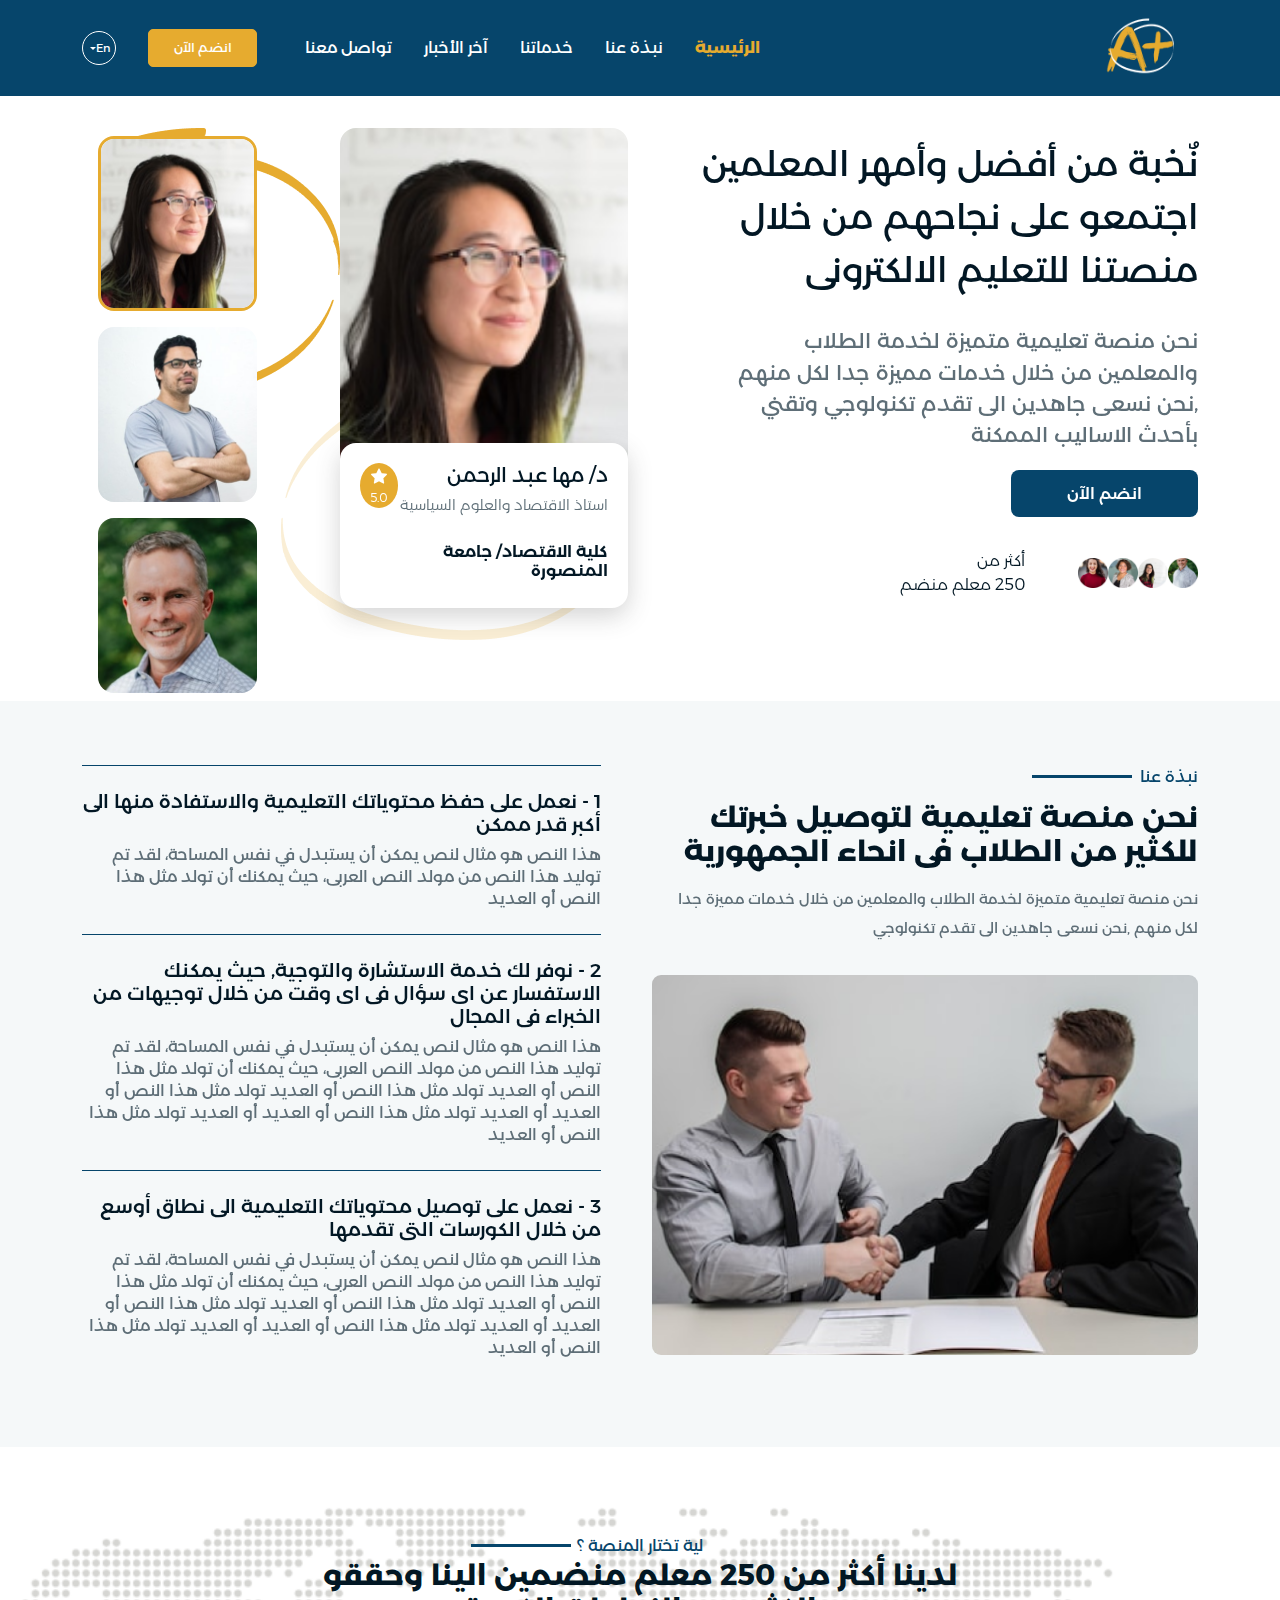
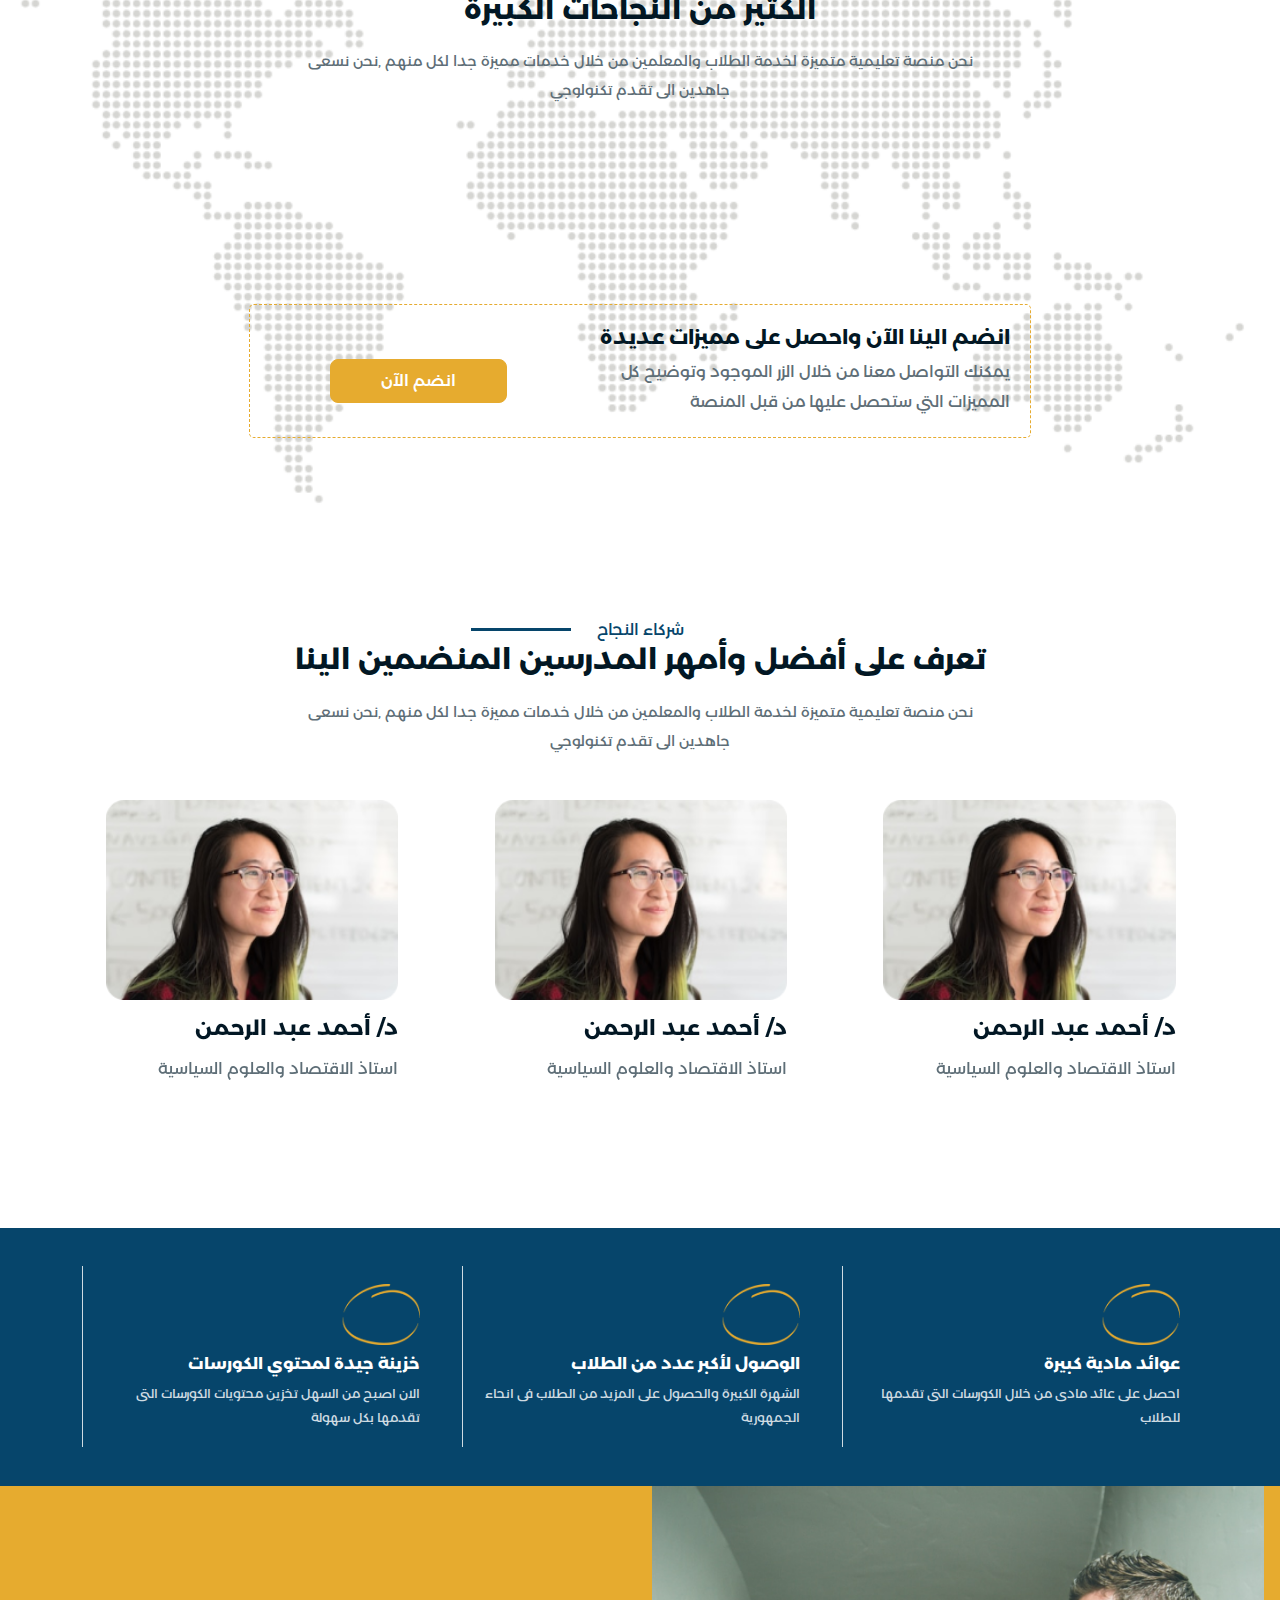
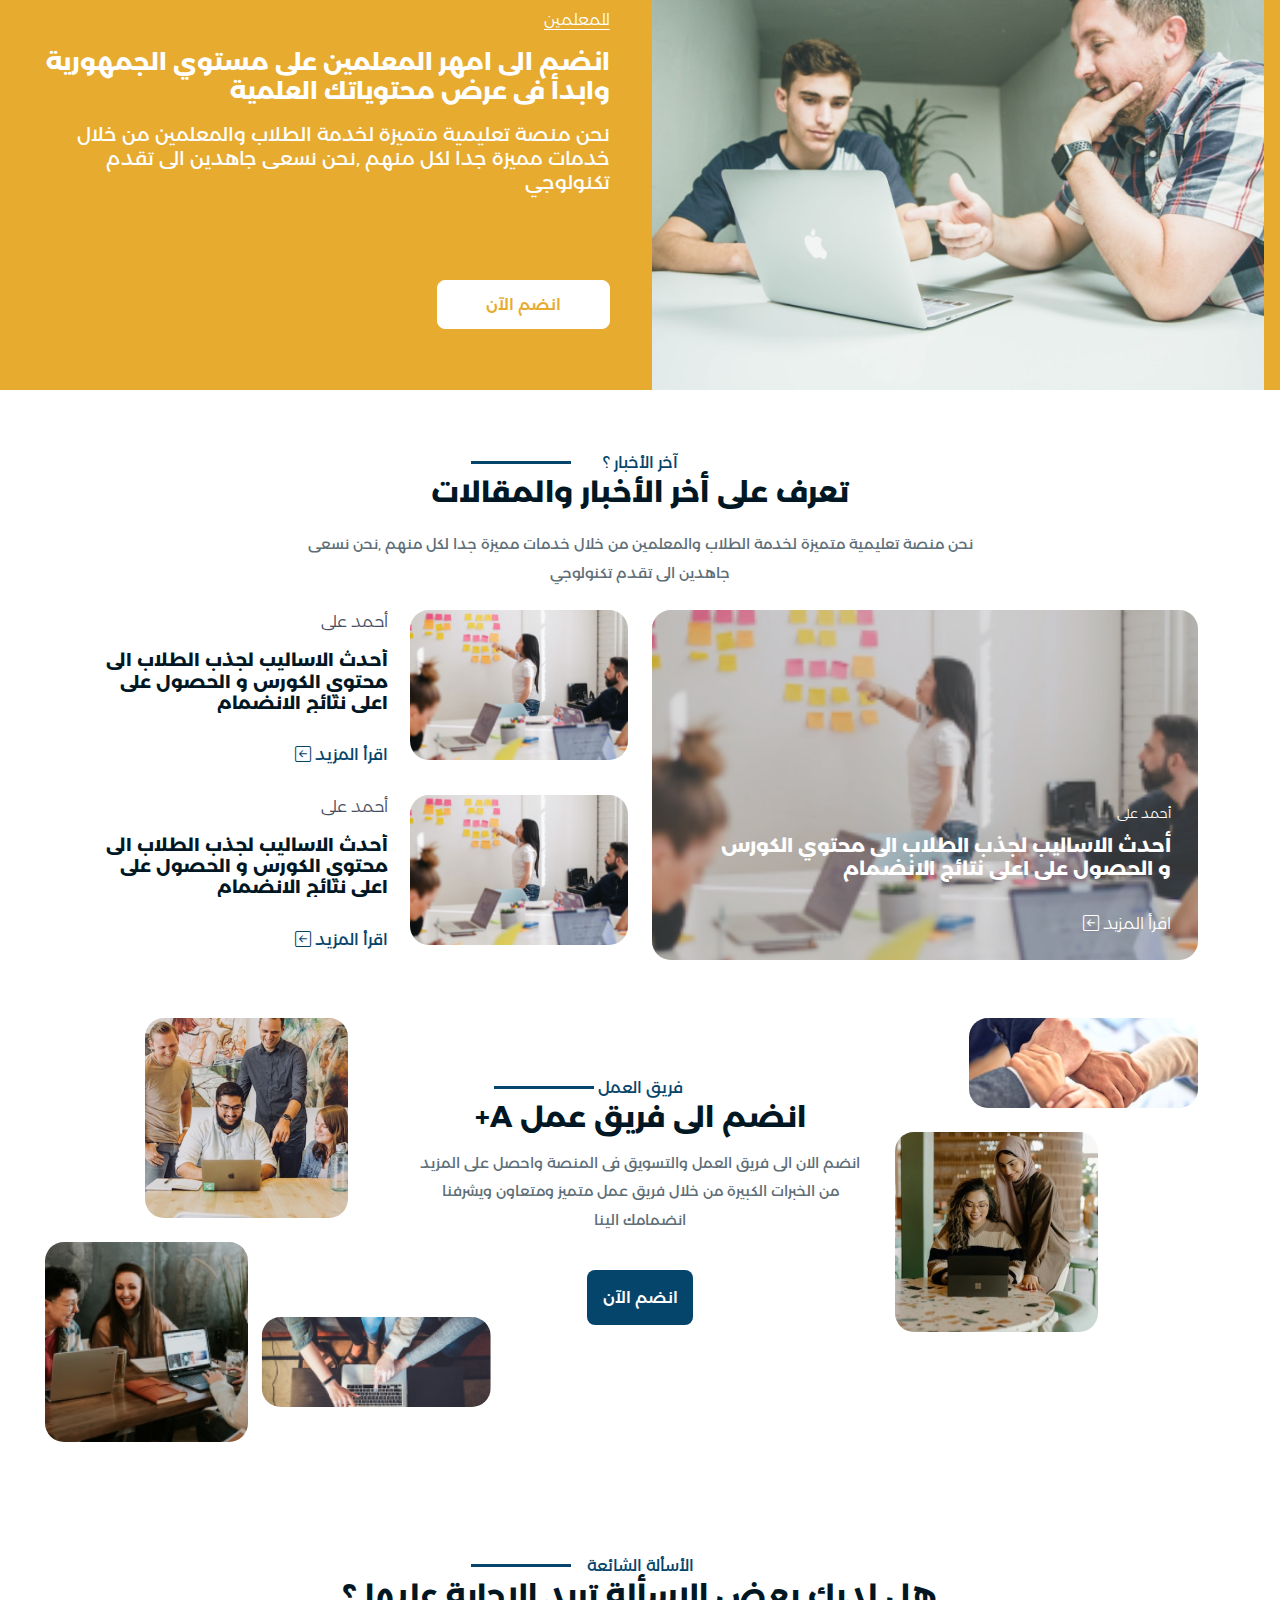
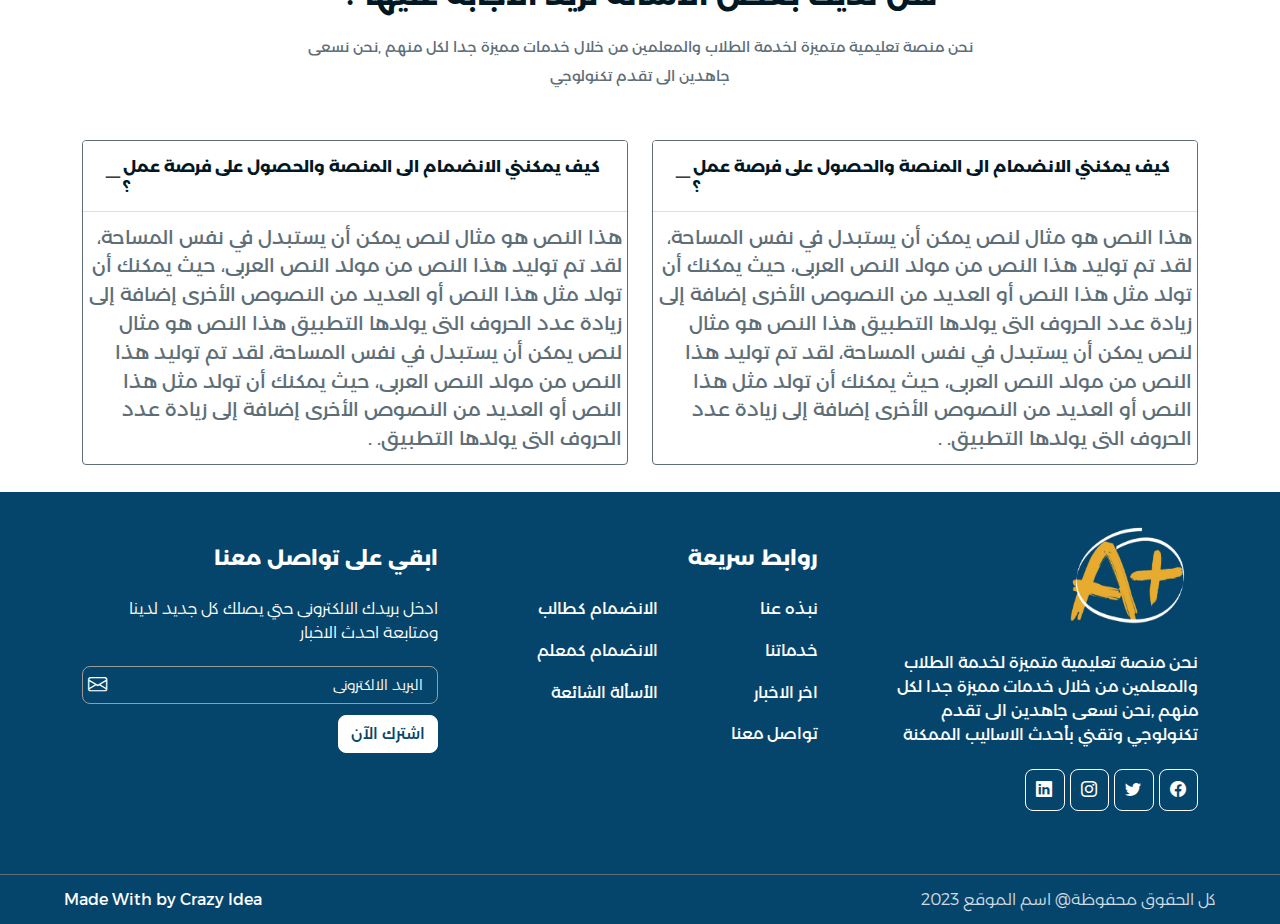
==== commit f551bf9e: "27/5" ====
--- a/index.html
+++ b/index.html
@@ -362,15 +362,15 @@
 
     <!---------------------- start join section -------------------------------------------->
     <section class="joinus">
-        <div class="container-fluid px-0">
+        <div class="container-fluid px-0 px-md-3">
             <div class="row">
-                <div class="col-lg-6 col-12">
+                <div class="col-lg-6 col-12 ">
                     <div class="img">
                         <img src="image/join.png" alt="join">
                     </div>
                 </div>
 
-                <div class="col-lg-6 col-12">
+                <div class="col-lg-6 col-12 ">
                     <div class="content">
                         <span>للمعلمين</span>
                         <h2>انضم الى امهر المعلمين على مستوي الجمهورية وابدأ فى عرض محتوياتك العلمية</h2>
@@ -383,7 +383,7 @@
                 </div>
             </div>
         </div>
-    </section>
+    </section> 
     <!---------------------- finish join section -------------------------------------------->
     <!---------------------- start lastnews section -------------------------------------------->
     <section class="lastnews">
@@ -454,7 +454,7 @@
     <div class="team_section">
         <div class="container">
             <div class="row">
-                <div class="col-lg-2 col-12">
+                <div class="col-lg-2 col-12 xyz">
                     <img class="first_im" src="image/team1.png" alt="image">
                     <img class="second" src="image/team2.png" alt="image">
                 </div>
@@ -469,7 +469,7 @@
                         <a href="team-contact.html" class="btn first">انضم الآن</a>
                     </div>
                 </div>
-                <div class="col-lg-2 col-12">
+                <div class="col-lg-2 col-12 xyz">
                     <img class="third" src="image/team3.png" alt="image">
                     <img class="fourth" src="image/team4.png" alt="image">
                     <img class="fifth   " src="image/team5.png" alt="image">
@@ -477,6 +477,25 @@
             </div>
         </div>
     </div>
+    <div class="team_section responsive">
+        <div class="sec_title">
+            <span>فريق العمل</span>
+            <h2>انضم الى فريق عمل A+</h2>
+            <p>انضم الان الى فريق العمل والتسويق فى المنصة واحصل على المزيد من الخبرات الكبيرة من خلال فريق
+                عمل متميز ومتعاون ويشرفنا انضمامك الينا</p>
+        </div>
+        <div class="button">
+            <a href="team-contact.html" class="btn first">انضم الآن</a>
+        </div>
+        <div class="images">
+            <img class="" src="image/team1.png" alt="image">
+            <img class="" src="image/team2.png" alt="image">
+            <img class="" src="image/team3.png" alt="image">
+            <img class="" src="image/team4.png" alt="image">
+            <img class="" src="image/team5.png" alt="image">
+        </div>
+    </div>
+
     <!---------------------- finish team section -------------------------------------------->
     <!---------------------- start faq section -------------------------------------------->
     <section class="faq_section">
--- a/scss/main.min.css
+++ b/scss/main.min.css
@@ -1 +1 @@
-@import"https://cdn.jsdelivr.net/npm/bootstrap-icons@1.7.0/font/bootstrap-icons.css";:root{--color-white: #fff;--color-primary: #06456B;--color-secound: #E6AB2F;--color-text: #021724;--color-pargraph: #5E6E77}@font-face{font-family:"light";src:url("../fonts/ArbFONTS-Montserrat-Arabic-Light.ttf")}@font-face{font-family:"regular";src:url("../fonts/ArbFONTS-Montserrat-Arabic-Regular.ttf")}@font-face{font-family:"medium";src:url("../fonts/ArbFONTS-Montserrat-Arabic-Medium.ttf")}@font-face{font-family:"semi-bold";src:url("../fonts/ArbFONTS-Montserrat-Arabic-SemiBold.ttf")}@font-face{font-family:"bold";src:url("../fonts/ArbFONTS-Montserrat-Arabic-Bold.ttf")}*{-webkit-box-sizing:border-box;-moz-box-sizing:border-box;box-sizing:border-box}body{margin:0;padding:0;overflow-x:hidden;list-style:none;direction:rtl;height:100vh;scroll-behavior:smooth;position:relative}html{scroll-behavior:smooth}a{text-decoration:none;color:var(--color-primary)}ul{list-style:none;padding:0px}p{margin-bottom:0}*::-webkit-scrollbar{width:10px}*::-webkit-scrollbar-track{background:var(--color-primary)}*::-webkit-scrollbar-thumb{background:var(--color-pargraph)}*::-webkit-scrollbar-thumb:hover{background:var(--color-text)}.text{font-size:1rem;color:var(--color-text);font-family:"meduim"}.parg{font-size:1rem;color:var(--color-pargraph);font-family:"regular"}.button{display:flex;align-items:center;justify-content:center;margin-top:20px}.button .first{display:flex;align-items:center;justify-content:center;transition:.2s all ease-in-out;background:var(--color-primary);border-radius:8px;font-size:1rem;font-family:"medium";text-align:center;color:var(--color-white);position:relative;z-index:10;padding:2%}.button .first:hover{background-color:var(--color-white);color:var(--color-primary);border:1px solid var(--color-primary)}.button{display:flex;align-items:center;justify-content:center;margin-top:20px}.button .second{width:30%;border-radius:8px;font-size:1rem;font-family:"medium";border:1px solid var(--color-primary);text-align:center;color:var(--color-primary);position:relative;z-index:10;padding:1%;transition:.25s all ease-in-out}.button .second:hover{background-color:var(--color-primary);color:var(--color-white)}.card_platform{background-color:#f9f9f9;border-bottom:3px solid var(--color-text);border-radius:5px;padding:7% 3%;position:relative}.card_platform h4{color:var(--color-text);font-size:1.2rem;font-family:"bold"}.card_platform p{color:var(--color-secound);font-size:1rem;font-family:"regular"}.header{position:relative;margin-top:6%}.header img{width:100%;height:250px;background-size:cover}.header .text{position:absolute;text-align:start;display:flex;justify-content:center;align-items:center;flex-direction:column;top:15%;bottom:15%;left:0%;right:0%;margin:auto}.header .text h2{color:var(--color-white);font-size:3rem;font-family:"bold"}.header .text p{color:var(--color-white)}.header .text ul{display:flex;flex-direction:row;width:100%;margin-top:2%}.header .text ul li{padding-inline-end:1%}.header .text ul li i{color:#fff;font-size:1.5rem}.header .text ul li a{color:var(--color-white);font-size:1.8rem;font-family:"regular"}.main_title{position:relative;text-align:start;display:flex;justify-content:start;align-items:start;flex-direction:column}.main_title span{font-size:1rem;color:var(--color-primary);font-family:"regular";display:block;position:relative;width:40%}.main_title span::after{content:"";background-color:var(--color-primary);color:var(--color-primary);width:100px;height:3px;position:absolute;right:30%;top:10px}.main_title h2{font-size:1.8rem;font-family:"bold";color:var(--color-text);margin-bottom:3%;margin-top:2%}.main_title p{font-size:.9rem;font-family:"regular";color:var(--color-pargraph);line-height:2}.sec_title{position:relative;text-align:center;display:flex;justify-content:center;align-items:center;flex-direction:column;padding:2% 19%}.sec_title span{font-size:1rem;color:var(--color-primary);font-family:"regular";display:block;position:relative;width:20%}.sec_title span::after{content:"";background-color:var(--color-primary);color:var(--color-primary);width:100px;height:3px;position:absolute;right:100%;top:10px}.sec_title h2{font-size:1.8rem;font-family:"bold";color:var(--color-text);margin-bottom:3%}.sec_title p{font-size:.9rem;font-family:"regular";color:var(--color-pargraph);line-height:2}.input-group{position:relative;margin-bottom:3%}.input-group .icon_form{position:absolute;left:.3rem;top:58%}form .file-upload-wrapper{position:relative;width:100%;height:150px;border:1px dashed var(--color-secound);border-radius:5px;font-family:"regular"}form .file-upload-wrapper::after{content:attr(data-text);font-size:1rem;position:absolute;top:0;left:0;background:rgba(230,171,47,.06);padding:10px 15px;display:flex;justify-content:center;align-items:center;width:calc(100% - 40px);pointer-events:none;z-index:20;height:100%;width:100%;line-height:40px;color:var(--color-text);border-radius:5px 10px 10px 5px;font-weight:300}form .file-upload-wrapper input{opacity:0;position:absolute;top:0;right:0;bottom:0;left:0;z-index:99;height:100%;margin:0;padding:0;display:block;cursor:pointer;width:100%}.form-label{width:100%;font-size:1rem;color:var(--color-primary);font-family:"medium"}.form-control{border-radius:2px;padding-inline-start:4%;background-color:rgba(0,0,0,0);color:var(--color-pargraph);font-family:"regular";border:1px solid #9a9a9a;border-radius:8px !important}.form-control:focus{box-shadow:none !important;border-color:var(--color-pargraph) !important}.form-control::placeholder{color:var(--color-text);font-family:"light" !important;font-size:.9rem}.bootstrap-select>.dropdown-toggle{background-color:rgba(0,0,0,0);border:unset}.bs-searchbox .form-control{border-radius:8px}.bootstrap-select .dropdown-menu li a{font-size:.8rem;color:var(--color-text);font-family:"light"}.bootstrap-select .dropdown-menu li a:active{background-color:rgba(0,0,0,.05)}.bootstrap-select .dropdown-menu li.selected{background-color:rgba(0,0,0,.05)}.bootstrap-select .dropdown-menu li.selected a{color:var(--color-secound)}.input-group .bootstrap-select.form-control .dropdown-toggle{color:var(--color-text);text-align:left;background-color:rgba(0,0,0,0);border-color:#ced4da}.bootstrap-select .dropdown-toggle .filter-option{text-align:right !important}.bootstrap-select .dropdown-toggle:focus,.bootstrap-select>select.mobile-device:focus+.dropdown-toggle{outline:unset !important;outline-offset:unset !important;outline-style:hidden !important}.bootstrap-select .dropdown-menu{text-align:right}.bootstrap-select.show-tick .dropdown-menu li a span.text{margin-right:10px !important;font-size:1.1rem;font-family:"medium";color:var(--color-pargraph)}textarea{height:150px}textarea.form-control{padding-left:2%}.form-select,.bootstrap-select{border-radius:8px !important;border:1px solid #9a9a9a;padding:.375rem 2.25rem .375rem 1.4rem;font-family:"regular";background-color:rgba(0,0,0,0);color:var(--iconcolor);background-position:right;position:relative;width:100% !important}.form-select:focus,.bootstrap-select:focus{box-shadow:unset !important}.btn:focus,.form-check-input:focus,.form-check :focus,.btn-check:focus+.btn,.btn-close:focus,.accordion-button:focus,.btn-light:active:focus{box-shadow:none}.form-check .form-check-input{float:right;margin-left:5px}.form-check .form-check-input:checked{background-color:var(--color-primary);border-color:var(--color-primary)}.form-check .form-check-label{font-size:1rem;font-family:"regular";color:var(--color-text)}input[type=data]{color:var(--color-secound);font-family:"regular"}input[type=data]::placeholder{content:""}::-webkit-calendar-picker-indicator{background-color:#fff;opacity:0;padding:5px;cursor:pointer;width:50%;border-radius:3px}input::-webkit-outer-spin-button,input::-webkit-inner-spin-button{-webkit-appearance:none;margin:0}.navbar .navbar-toggler{cursor:pointer;border:1px solid var(--color-white);width:1.8em !important;height:1.8em !important;padding:0 7px 2px 7px !important;outline:none !important}.navbar .navbar-toggler-icon{transition:all .2s ease-out;transform:rotate(0 deg)}.navbar .navbar-toggler-icon,.navbar .navbar-toggler-icon::before,.navbar .navbar-toggler-icon::after{width:1em !important;height:2px !important;display:flex;background-image:none;background-color:var(--color-white);position:absolute !important;transition:all .2s ease-in}.navbar .navbar-toggler-icon::before{content:"";display:block;top:-0.3em}.navbar .navbar-toggler-icon::after{content:"";display:block;bottom:-0.3em}.navbar .navbar-toggler:focus{box-shadow:none;cursor:pointer;border:1px solid var(--color-primary) !important;width:1.8em !important;height:1.8em !important;padding:0 7px 2px !important}.active-hamburger .navbar-toggler-icon{transition:.2s;transform:rotate(405deg)}.active-hamburger .navbar-toggler-icon::before{top:0;opacity:0}.active-hamburger .navbar-toggler-icon::after{transition:.2s;transform:rotate(-90deg);display:flex;justify-content:center;text-align:center;top:0;left:0}#preloader{background-image:url(../image/Spin-2.1s-191px.svg);background-repeat:no-repeat;background-position:center;background-size:cover;background-color:#fff;background-size:15%;height:100vh;width:100%;position:fixed;z-index:1100}#button{display:inline-block;background-color:var(--color-primary);width:40px;height:40px;border-radius:50%;text-align:center;position:fixed;bottom:40px;left:30px;transition:background-color .5s,opacity .5s,visibility .5s;opacity:0;visibility:hidden;z-index:100;border:1px solid var(--color-fourth);animation:move-toggs 3s linear infinite}#button::after{font-weight:normal;font-style:normal;font-size:2em;line-height:50px;color:var(--color-primary)}#button i{color:var(--color-white);margin:auto;font-size:22px;transition:.3s all}#button:hover{background-color:var(--color-text);cursor:pointer}#button:hover i{color:var(--color-white)}#button:active{background-color:#555}#button.show{opacity:1;visibility:visible}@keyframes move-toggs{0%{bottom:40px}25%{bottom:20px}50%{bottom:10px}75%{bottom:20px}100%{bottom:40px}}.navbar{background-color:var(--color-primary);transition:.25s all ease-in-out;position:fixed;top:0;width:100%;margin-bottom:2%;z-index:100}.navbar .navbar-brand{width:80px;height:80px}.navbar .navbar-brand img{width:100%;height:100%}.navbar .navbar-collapse{justify-content:end}.navbar .navbar-collapse .navbar-nav{width:66%;justify-content:end}.navbar .navbar-collapse .navbar-nav .nav-item{transition:.35s all ease-in;position:relative}.navbar .navbar-collapse .navbar-nav .nav-item .nav-link{font-size:1rem;font-family:"regular";color:var(--color-white);padding-left:1rem;padding-right:1rem;position:relative;overflow:hidden;z-index:1;transition:.25s all}.navbar .navbar-collapse .navbar-nav .nav-item .nav-link:hover{color:var(--color-secound)}.navbar .navbar-collapse .navbar-nav .nav-item .nav-link.active{color:var(--color-secound);font-family:"bold";transition:.25s all ease-in-out}.navbar .navbar-collapse .navbar-nav .nav-item .nav-link.active:hover{color:var(--color-secound)}.navbar .navbar-collapse .register_btn{width:17%;margin:0;position:relative}.navbar .navbar-collapse .register_btn .first{padding:5% 14%;font-size:.8rem;font-family:"regular";border-radius:5px;background-color:var(--color-secound);transition:.25s all ease-in-out;border:1px solid var(--color-secound)}.navbar .navbar-collapse .register_btn .first:hover{background-color:rgba(0,0,0,0);color:var(--color-secound)}.navbar .navbar-collapse .dropdown .dropdown-toggle{background-color:rgba(0,0,0,0);border:1px solid var(--color-white);border-radius:50%;font-size:.7rem;font-family:"regular";color:var(--color-white);width:34px;height:34px;text-align:center;justify-content:center;display:flex;justify-content:center;align-items:center}.navbar .navbar-collapse .dropdown .dropdown-menu{min-width:4rem}.navbar .navbar-collapse .dropdown .dropdown-menu .dropdown-item{font-family:"regular";font-size:.8rem;color:var(--color-text)}.navbar.change{background-color:rgba(16,34,46,.8);z-index:100}.navbar.change .navbar-nav{width:100%}.navbar.change .navbar-nav .nav-item{position:relative}.navbar.change .navbar-nav .nav-item .nav-link{padding-right:1.8rem;padding-left:1.8rem}.hero_section{position:relative;padding:5% 0 0;margin-top:5%}.hero_section .content{text-align:start;padding-inline-end:5%}.hero_section .content h1{font-size:2.2rem;color:var(--color-text);font-family:"regular";padding:2% 0 4%;line-height:1.5}.hero_section .content p{font-size:1.3rem;color:var(--color-pargraph);font-family:"regular";padding-inline-end:10%}.hero_section .content .button{justify-content:start}.hero_section .content .button .btn{width:36%}.hero_section .content .join_us_hero{margin:2rem 0;display:flex;justify-content:space-between}.hero_section .content .join_us_hero span{width:80%;font-size:1rem;font-family:"light";color:var(--color-text)}.hero_section .content .join_us_hero .img{display:flex;flex-direction:row;align-items:center;padding-inline-start:0;width:40%}.hero_section .content .join_us_hero .img img{width:30px;height:30px}.hero_section .tab_teacher .nav .nav-link{background-color:rgba(0,0,0,0)}.hero_section .tab_teacher .nav .nav-link img{width:100%;height:175px;object-fit:cover;border-radius:16px}.hero_section .tab_teacher .nav .nav-link.active img{border:3px solid var(--color-secound)}.hero_section .tab_teacher .tab-content .card_teacher .img{width:100%;height:350px}.hero_section .tab_teacher .tab-content .card_teacher .img img{width:85%;height:100%;object-fit:cover;border-radius:16px}.hero_section .tab_teacher .tab-content .card_teacher .info{background:#fff;box-shadow:0px 8px 24px rgba(60,57,57,.22);border-radius:16px;transform:translateY(-35px);width:85%;padding:1.25rem;display:flex}.hero_section .tab_teacher .tab-content .card_teacher .info .title h6{font-size:20px;line-height:24px;font-family:"regular";color:var(--color-text)}.hero_section .tab_teacher .tab-content .card_teacher .info .title p{color:var(--color-pargraph);font-size:.9rem;font-family:"light"}.hero_section .tab_teacher .tab-content .card_teacher .info .title h4{font-size:1rem;color:var(--color-text);font-family:"semi-bold";margin-top:12%}.hero_section .tab_teacher .tab-content .card_teacher .info .rate{background-color:var(--color-secound);width:45px;height:45px;border-radius:50%;display:flex;flex-direction:column;justify-content:center;align-items:center}.hero_section .tab_teacher .tab-content .card_teacher .info .rate i{color:var(--color-white);font-size:1rem}.hero_section .tab_teacher .tab-content .card_teacher .info .rate span{font-family:"light";font-size:12px;color:#fff}.hero_section .ball1{position:absolute;left:62px;top:0;z-index:-1}.hero_section .ball2{position:absolute;left:34%;bottom:61px;z-index:-1;opacity:.2}.about_us_section{position:relative;background-color:rgba(6,69,107,.04);padding:5% 0}.about_us_section .img{height:380px;width:100%;margin-top:2rem}.about_us_section .img img{width:100%;height:100%;object-fit:cover;border-radius:9px;transform:matrix(-1, 0, 0, 1, 0, 0)}.about_us_section .lists{padding-inline-start:5%}.about_us_section .lists .list{border-top:1px solid var(--color-primary);padding:1.5rem 0}.about_us_section .lists .list h4{font-size:1.2rem;text-align:start;color:var(--color-text);font-family:"medium"}.about_us_section .lists .list p{font-size:1rem;text-align:start;color:var(--color-pargraph);font-family:"regular";line-height:22px}.why_section{background-image:url(../image/why.png);background-position:center;background-size:contain;background-repeat:no-repeat;padding:5% 0}.why_section .boxes .box .counter{color:var(--color-primary);font-size:2rem;font-family:"bold"}.why_section .boxes .box .head-categ{color:var(--color-primary);font-size:1.5rem;font-family:"bold"}.why_section .boxes .box p{color:var(--color-text);font-size:1.5rem;font-family:"regular"}.why_section .join_us_why{width:70%;margin:5% auto;border:1px dashed #e6ab2f;border-radius:5px;padding:1.25rem;display:flex;flex-direction:row;align-items:center;justify-content:space-between}.why_section .join_us_why .info{width:60%}.why_section .join_us_why .info h4{font-size:1.25rem;color:var(--color-text);font-family:"bold"}.why_section .join_us_why .info p{font-size:1rem;font-family:"regular";color:var(--color-pargraph);line-height:30px;text-align:start}.why_section .join_us_why .button{width:40%}.why_section .join_us_why .button .btn{background-color:var(--color-secound);padding:3% 0;width:60%;border:1px solid var(--color-secound)}.why_section .join_us_why .button .btn:hover{background-color:rgba(0,0,0,0);color:var(--color-secound)}.notes_section{background-color:#06456b;padding:3% 0}.notes_section .card_list{display:flex;flex-direction:column;justify-content:flex-start;align-items:start;padding:5%;position:relative}.notes_section .card_list::after{position:absolute;left:0;top:0;content:"";width:1px;height:100%;color:#cfdbe2;background-color:#cfdbe2}.notes_section .card_list::after:last-child{display:none}.notes_section .card_list img{width:81px;height:61px}.notes_section .card_list h6{color:#fff;font-size:1rem;font-family:"bold";margin-top:3%}.notes_section .card_list p{color:#cfdbe2;font-size:.8rem;font-family:"regular";line-height:24px;display:-webkit-box;-webkit-line-clamp:3;-webkit-box-orient:vertical;overflow:hidden;text-overflow:ellipsis}.joinus{position:relative;background-color:#e6ab2f}.joinus .img{width:100%;height:100%}.joinus .img img{width:100%;height:100%;object-fit:cover}.joinus .content{padding:20% 3% 10%}.joinus .content span{font-size:1rem;font-family:"light";color:var(--color-white);border-bottom:1px solid var(--color-white)}.joinus .content h2{font-size:1.5rem;color:var(--color-white);font-family:"bold";margin:1rem 0}.joinus .content p{font-size:1.2rem;color:var(--color-white);font-family:"regular";line-height:24px}.joinus .content .button{display:flex;justify-content:start;align-items:start;width:100%;margin-top:15%}.joinus .content .button .btn{background-color:#fff;width:30%;color:var(--color-secound);border:1px solid var(--color-white)}.joinus .content .button .btn:hover{background-color:var(--color-secound);color:#fff}.lastnews{position:relative;padding:3% 0}.lastnews .first_blog .img{position:relative;width:100%;height:350px}.lastnews .first_blog .img img{width:100%;height:100%;object-fit:cover;border-radius:19px}.lastnews .first_blog .img .overlay{position:absolute;background:linear-gradient(0deg, rgba(0, 0, 0, 0.33), rgba(0, 0, 0, 0.33)),url(.jpg),#d9d9d9;width:100%;height:100%;top:0;left:0;opacity:.3;border-radius:19px}.lastnews .first_blog .img .text{position:absolute;bottom:7%;width:85%;left:10%}.lastnews .first_blog .img .text span{color:#fff;font-size:.8rem;font-family:"light"}.lastnews .first_blog .img .text a{color:#fff;font-size:1rem;font-family:"light"}.lastnews .first_blog .img .text h4{color:var(--color-white);font-size:1.2rem;font-family:"bold";padding-bottom:5%;padding-top:2%;display:-webkit-box;-webkit-line-clamp:3;-webkit-box-orient:vertical;overflow:hidden;text-overflow:ellipsis}.lastnews .anther_blog .card_blog{display:flex;flex-direction:row;justify-content:start;align-items:flex-start;margin-bottom:5%}.lastnews .anther_blog .card_blog a{width:40%}.lastnews .anther_blog .card_blog .img{height:150px}.lastnews .anther_blog .card_blog .img img{width:100%;height:100%;object-fit:cover;border-radius:19px}.lastnews .anther_blog .card_blog .info{width:60%;padding-inline-start:4%}.lastnews .anther_blog .card_blog .info span{color:#484c5f;font-size:1rem;font-family:"light"}.lastnews .anther_blog .card_blog .info h4{color:var(--color-text);font-size:1.1rem;font-family:"bold";margin-bottom:10%;margin-top:5%;display:-webkit-box;-webkit-line-clamp:4;-webkit-box-orient:vertical;overflow:hidden;text-overflow:ellipsis}.lastnews .anther_blog .card_blog .info a{color:var(--color-primary);font-size:1rem;font-family:"regular"}.team_section .sec_title{padding-top:8%}.team_section img{border-radius:19px;object-fit:cover}.team_section .first_im{height:90px;width:229px}.team_section .second{width:203px;height:200px;margin-top:24px;transform:translateX(-100px)}.team_section .third{width:203px;height:200px;transform:translateX(100px);margin-bottom:24px}.team_section .fourth{width:203px;height:200px}.team_section .fifth{height:90px;width:229px;transform:translate(106%, -125px)}.faq_section .accordion .accordion-item{margin:5% 0;border:1px solid var(--color-pargraph)}.faq_section .accordion .accordion-item .accordion-header{font-size:2.2rem;font-family:"bold";color:var(--color-text)}.faq_section .accordion .accordion-item .accordion-header .accordion-button{color:var(--color-text);background-color:var(--color-white)}.faq_section .accordion .accordion-item .accordion-header .accordion-button::after{margin-right:auto;margin-left:unset;background-image:url("data:image/svg+xml,%3Csvg xmlns='http://www.w3.org/2000/svg' width='16' height='16' fill='currentColor' class='bi bi-dash-lg' viewBox='0 0 16 16'%3E%3Cpath fill-rule='evenodd' d='M2 8a.5.5 0 0 1 .5-.5h11a.5.5 0 0 1 0 1h-11A.5.5 0 0 1 2 8Z'/%3E%3C/svg%3E")}.faq_section .accordion .accordion-item .accordion-header .accordion-button.collapsed{color:var(--color-text);background-color:var(--color-white)}.faq_section .accordion .accordion-item .accordion-header .accordion-button.collapsed::after{margin-right:auto;margin-left:unset;background-image:url("data:image/svg+xml,%3Csvg xmlns='http://www.w3.org/2000/svg' width='16' height='16' fill='currentColor' class='bi bi-plus-lg' viewBox='0 0 16 16'%3E%3Cpath fill-rule='evenodd' d='M8 2a.5.5 0 0 1 .5.5v5h5a.5.5 0 0 1 0 1h-5v5a.5.5 0 0 1-1 0v-5h-5a.5.5 0 0 1 0-1h5v-5A.5.5 0 0 1 8 2Z'/%3E%3C/svg%3E")}.faq_section .accordion .accordion-item .accordion-collapse .accordion-body{font-size:1.2rem;font-family:"regular";color:var(--color-pargraph);padding:2% 1%}.blogs_section{padding:30px 0;margin-top:5%}.blogs_section .card_blog{display:flex;flex-direction:column;align-items:flex-start;border-radius:10px;margin-top:4%}.blogs_section .card_blog .img{width:100%;height:350px}.blogs_section .card_blog .img img{width:100%;height:100%;border-radius:10px}.blogs_section .card_blog .date_info{width:100%;padding:3% 0;position:relative}.blogs_section .card_blog .date_info .cate{color:#99a3aa;font-size:1rem;font-family:"light";margin-inline-start:4%}.blogs_section .card_blog .date_info .cate i{color:var(--color-secound);margin-inline-end:2%}.blogs_section .card_blog .info{padding-inline-start:3%;display:flex;justify-content:flex-start;flex-direction:column;width:90%;padding-bottom:20px}.blogs_section .card_blog .info h2{color:var(--color-text);font-size:1.2rem;font-family:"bold";padding:15px 0;margin-bottom:0;line-height:1.5}.blogs_section .card_blog .info p{color:#6d7f94;font-size:.9rem;font-family:"regular";line-height:1.5;display:-webkit-box;-webkit-line-clamp:3;-webkit-box-orient:vertical;overflow:hidden;text-overflow:ellipsis}.blogs_section .card_blog .info .button{width:100%;justify-content:flex-start;align-items:start;margin:2%}.blogs_section .card_blog .info .button .read{background-color:rgba(0,0,0,0);color:var(--color-text);font-size:1rem;font-family:"regular";padding:10px;text-align:center}.single_blog{padding:30px 0}.single_blog .shape{z-index:-1;position:absolute;left:0;top:0;width:290px;height:220px;opacity:.5}.single_blog .social_list{padding-top:25%}.single_blog .social_list h6{margin-top:3%;font-size:1rem;font-family:"regular"}.single_blog .social_list .soclal_icon{display:flex;flex-direction:column;justify-content:center;align-items:center}.single_blog .social_list .soclal_icon li i{font-size:2rem;color:var(--color-primary)}.single_blog .img{width:100%;height:500px}.single_blog .img img{width:100%;height:100%}.single_blog .content{padding:2% 0}.single_blog .content span{color:var(--color-pargraph);font-size:.8rem;font-family:"regular"}.single_blog .content span i{color:var(--color-primary)}.single_blog .content h2{color:var(--color-text);font-size:2rem;font-family:"bold";padding:15px 0;margin-bottom:0}.single_blog .content p{color:#6d7f94;font-size:1.1rem;font-family:"regular";line-height:1.5}.blogs_page{padding:3% 0;position:relative}.blogs_page .img{width:100%;height:344px;object-fit:cover}.blogs_page .img img{width:100%;height:100%}.blogs_page .title{padding-top:4%}.blogs_page .title h2{font-size:2.5rem;color:var(--color-text);font-family:"bold"}.blogs_page .title p{font-size:1rem;font-family:"regular";color:var(--color-pargraph);padding-top:2rem}.blogs_page .button{justify-content:start;align-items:flex-start}.blogs_page .button a{color:#021724;font-family:"regular"}.blogs_page .shape{z-index:-1;position:absolute;left:0;top:0;width:290px;height:220px;opacity:.5}.pagination_section{margin-top:3rem}.pagination_section .pagination .page-item{border:1px solid var(--color-secound);background-color:rgba(0,0,0,0);border-radius:8px;display:flex;justify-content:center;align-items:center;margin-inline-end:2%;width:40px;height:40px;transition:.3s all ease-in-out}.pagination_section .pagination .page-item:hover{background-color:var(--color-secound)}.pagination_section .pagination .page-item:hover .page-link{color:var(--color-white)}.pagination_section .pagination .page-item .page-link{color:var(--color-secound);font-family:"bold";border-color:rgba(0,0,0,0);font-size:1rem;padding:5px;background-color:rgba(0,0,0,0);transition:.3s all ease-in-out}.pagination_section .pagination .page-item.active{background-color:var(--color-secound)}.pagination_section .pagination .page-item.active .page-link{color:var(--color-white)}.contact_us{padding:50px 0;margin-top:5%}.contact_us h2{margin-bottom:1%}.contact_us form{margin-top:5%;padding-inline-end:40%}.contact_us form .input-group{position:relative}.contact_us form .input-group .code-input-container{display:flex;justify-content:center;align-items:center;gap:5px;width:100%;padding:30px;border:1px solid var(--color-pargraph);padding:65px 69px 80px;border-radius:8px}.contact_us form .input-group .code-input-container .code-digit{width:15%;height:30px;text-align:center;font-size:18px;font-family:"bold";border:none;border-bottom:1px solid var(--color-text);border-radius:0px !important}.contact_us form .input-group .code-input-container .code-digit:focus-visible{outline:none !important;border-bottom:1px solid var(--color-secound);color:var(--color-secound)}.contact_us form .input-group .form-control{padding-bottom:11px;padding-top:11px}.contact_us form .input-group span{color:#e31e25}.contact_us form .input-group .icon{position:absolute;top:52%;right:19px;color:var(--color-text);z-index:100}.contact_us form .button{width:100%}.contact_us form .button .btn{background-color:var(--color-primary);color:var(--color-white);font-size:1rem;width:100%;border-radius:8px;font-family:"regular";transition:.25s all ease-in-out;border:1px solid var(--color-primary)}.contact_us form .button .btn:hover{background-color:#fff;color:var(--color-primary)}.confirm_sec{margin:10% auto}.confirm_sec .img{width:100%;height:200px;text-align:center}.confirm_sec .img img{width:20%;height:100%}.confirm_sec .sec_title{margin-top:3%}.confirm_sec .sec_title h2{font-size:1.3rem}.btn.disabled{opacity:.5;cursor:not-allowed}.package_sec{padding:3% 0}.package_sec .card_package.active{background:rgba(230,171,47,.1);border:1.5px solid #e6ab2f}.package_sec .card_package{border:.7px solid #9a9a9a;border-radius:20px;padding:1.5rem;transition:.25s all ease-in-out}.package_sec .card_package:hover{background:rgba(230,171,47,.1);border:1.5px solid #e6ab2f}.package_sec .card_package p{font-size:1rem;color:var(--color-pargraph);font-family:"regular";margin-top:6%;display:-webkit-box;height:150px;-webkit-line-clamp:6;-webkit-box-orient:vertical;overflow:hidden;text-overflow:ellipsis}.package_sec .card_package .head{display:flex;justify-content:space-between;align-items:center;border-bottom:1px solid #b7b7b7;padding-bottom:5%}.package_sec .card_package .head .title{width:35%}.package_sec .card_package .head .title h4{font-size:1.3rem;color:var(--color-text);font-family:"bold"}.package_sec .card_package .head .title span{background:#f7f7f7;border-radius:37px;position:relative;display:flex;justify-content:center;align-items:center;padding:10px 0;font-size:.8rem;font-family:"light";width:75%}.package_sec .card_package .head .price{font-size:1.8rem;font-family:"semi-bold";color:var(--color-text)}.package_sec .card_package .head .price span{font-size:1rem;color:var(--color-pargraph)}.detials_package{margin:8% 0 3%}.detials_package h6{font-size:1.5rem;color:var(--color-text);font-family:"regular";text-align:center;position:relative}.detials_package h6::after{content:"";position:absolute;left:0;top:10px;color:#c8c8c8;background-color:#c8c8c8;height:1px;width:40%}.detials_package h6::before{content:"";position:absolute;right:0;top:10px;color:#c8c8c8;background-color:#c8c8c8;height:1px;width:40%}.detials_package .content{margin-top:5%}.detials_package .content h5{font-size:1.2rem;font-family:"bold";color:var(--color-text)}.detials_package .content p{font-size:1rem;font-family:"regular";color:var(--color-pargraph);line-height:1.7rem;padding:4% 0}.detials_package .content ul li{margin-bottom:2%;font-size:1.1rem;color:var(--color-text);font-family:"regular"}.detials_package .content ul li img{width:30px;height:30px}.detials_package .content .button{justify-content:flex-start;align-items:flex-start;width:100%;margin-top:4%}.detials_package .content .button .btn{width:30%;padding:1%}.package_type{padding:1.5rem;border:.7px solid #9a9a9a;border-radius:20px;height:415px;overflow:hidden;transition:.25s all ease-in-out}.package_type:hover{box-shadow:0px 16px 40px rgba(0,0,0,.16);border-color:var(--color-white);height:100%}.package_type:hover .not_hover{display:none}.package_type:hover p{display:block;height:unset}.package_type .header{margin-bottom:4%;border-bottom:1px solid #b7b7b7;padding-bottom:13px}.package_type .header .img{display:flex;flex-direction:row}.package_type .header .img img{width:31px;height:23px}.package_type .header .img h4{color:var(--color-text);font-size:1.5rem;font-family:"semi-bold";margin-inline-start:3%}.package_type .header span{background:#f7f7f7;border-radius:37px;position:relative;display:flex;justify-content:center;align-items:center;padding:6px 0;font-size:.8rem;font-family:"regular";width:33%;margin:3% 0}.package_type .header .price{font-size:1.5rem;color:var(--color-text);font-family:"bold"}.package_type p{font-size:.8rem;font-family:"regular";line-height:1.9;color:var(--color-pargraph);margin:3% 0;display:-webkit-box;-webkit-line-clamp:6;-webkit-box-orient:vertical;overflow:hidden;text-overflow:ellipsis;height:150px;transition:.25s all ease-in-out}.package_type ul li{margin-bottom:2%;font-size:.9rem;color:var(--color-text);font-family:"regular"}.package_type ul li img{width:15px;height:15px}.package_type .button{justify-content:flex-start;align-items:flex-start;width:100%;margin:8% 0 4%;transition:.25s all ease-in-out}.package_type .button .btn{width:100%;padding:2%}.printer_section{padding:3% 0 0}.printer_section .swiper{width:100%;height:450px}.printer_section .swiper .swiper-slide{height:430px;width:100%;text-align:center;font-size:18px;background:rgba(0,0,0,0);display:-webkit-box;display:-ms-flexbox;display:-webkit-flex;display:flex;-webkit-box-pack:center;-ms-flex-pack:center;-webkit-justify-content:start;justify-content:flex-start;-webkit-box-align:start;-ms-flex-align:start;-webkit-align-items:start;align-items:flex-start;padding:2%;flex-direction:column}.printer_section .swiper .swiper-slide .pranter_card .img{width:100%;height:200px}.printer_section .swiper .swiper-slide .pranter_card .img img{width:100%;height:100%}.printer_section .swiper .swiper-slide .pranter_card .title{font-size:1.3rem;color:var(--color-text);font-family:"bold";text-align:start;margin:1rem 0}.printer_section .swiper .swiper-slide .pranter_card span{font-size:1rem;color:var(--color-pargraph);font-family:"regular";text-align:start;display:block}.printer_section .swiper .swiper-pagination-bullet-active{color:var(--color-primary);background-color:var(--color-primary)}.counter_section{padding:2% 5%;margin:0% 0 4%;background-color:rgba(5,27,103,.08)}.counter_section .boxes .box{flex-direction:column;text-align:center;flex-direction:row;display:flex}.counter_section .boxes .box .icon{width:55px;height:55px;display:flex;justify-content:center;align-items:center;border-radius:50%;background-color:#fff}.counter_section .boxes .box .icon i{color:var(--color-primary);font-size:1.5rem}.counter_section .boxes .box .content{padding-inline-start:4%}.counter_section .boxes .box .counter{font-size:1.5rem;font-family:"medium";color:var(--color-text)}.counter_section .boxes .box .head-categ{font-size:1rem;font-family:"regular";color:var(--color-pargraph)}.mensaa_section{position:relative;padding-bottom:5%}.mensaa_section .img{width:100%;height:465px;margin-top:13%;position:relative}.mensaa_section .img .shape1{position:absolute;width:103px;height:88px;bottom:-37px;right:-42px}.mensaa_section .img .shape2{position:absolute;width:60%;height:151px;object-fit:cover;right:-164px;top:82px}.mensaa_section .img .shape3{position:absolute;height:196px;left:27px;bottom:-4px;width:60%}.mensaa_section .img img{width:60%;height:100%}.mensaa_section .mansaa_cards{display:flex;flex-direction:row;flex-wrap:wrap;margin-top:40px}.mensaa_section .mansaa_cards .mansaa_card{display:flex;width:45%;flex-direction:column;justify-content:start;align-items:flex-start;background-color:#f4f8fb;padding:1rem 1.2rem;margin-inline-end:5%;margin-bottom:2%;height:270px}.mensaa_section .mansaa_cards .mansaa_card:nth-child(even){transform:translateY(20px)}.mensaa_section .mansaa_cards .mansaa_card h6{color:var(--color-text);font-size:1.1rem;font-family:"medium";padding:1rem 0}.mensaa_section .mansaa_cards .mansaa_card p{color:var(--color-pargraph);font-size:.7rem;font-family:"light";line-height:2;display:-webkit-box;-webkit-line-clamp:5;-webkit-box-orient:vertical;overflow:hidden;text-overflow:ellipsis}.last_news{background-color:rgba(5,27,103,.04);padding:5px 0 20px}.last_news .sec_title{padding-bottom:60px}.last_news .last_box{background-color:#fff;display:block;height:447px}.last_news .last_box .img{height:300px;width:100%}.last_news .last_box .img img{width:100%;height:100%;object-fit:cover}.last_news .last_box .text{background-color:var(--color-white);padding:2rem 1.1rem}.last_news .last_box .text h6{font-size:1.2rem;font-family:"medium";color:var(--color-text);text-align:center}.last_news .last_box .text p{font-size:.7rem;font-family:"regular";color:var(--color-pargraph);text-align:center;display:-webkit-box;-webkit-line-clamp:3;-webkit-box-orient:vertical;overflow:hidden;text-overflow:ellipsis}.app_section{position:relative}.app_section .app{background-image:url(../image/app-back.png);background-position:center;background-size:cover;padding:100px 60px;border-radius:20px;position:relative}.app_section .app .app_image{position:absolute;left:-28px;bottom:-107px;height:636px;width:49%}.app_section .app h4{color:var(--color-white);padding-bottom:3rem;font-size:2rem;font-family:"semi-bold";padding-inline-end:10%}.app_section .app .app_links{display:flex;flex-direction:row}.app_section .app .app_links a{display:inline-block;margin-inline-end:2%}.app_section .app .app_links a img{width:165px;height:50px}.join_us{background-color:rgba(5,27,103,.04)}.join_us .main_title{padding-top:120px}.join_us .button{justify-content:start;margin-top:10%}.join_us .img{width:100%;height:442px;display:flex;justify-content:flex-end;padding-top:60px}.join_us .img img{object-fit:cover;width:60%;height:100%}.subscribe_section{position:relative;transform:translateY(66px)}.subscribe_section .suscripe_form{background-image:url(../image/subscripe.png);background-size:cover;padding:5% 3%;border-radius:20px}.subscribe_section .suscripe_form .main_title{padding-inline-end:12%}.subscribe_section .suscripe_form .main_title h2{font-size:1.2rem}.subscribe_section .suscripe_form .main_title p{font-size:.9rem}.subscribe_section .suscripe_form .main_title h2,.subscribe_section .suscripe_form .main_title p{color:var(--color-white)}.subscribe_section .suscripe_form form{margin-top:3%}.subscribe_section .suscripe_form form .input-group{padding:6% 0% 2%;position:relative}.subscribe_section .suscripe_form form .input-group .form-control{border-color:var(--color-white);border-left-color:rgba(0,0,0,0);border-radius:8px !important;width:100%;padding-top:2%;padding-bottom:2%;background-color:#fff}.subscribe_section .suscripe_form form .input-group .form-control::placeholder{color:var(--color-secound)}.subscribe_section .suscripe_form form .input-group .btn{font-family:"regular";color:var(--color-white);border:1px solid var(--color-white);background-color:#3b3e44;border:1px solid #3b3e44;width:20%;transition:.25s all ease-in-out;position:absolute;border-radius:8px !important;z-index:100;left:13px;bottom:18px}.subscribe_section .suscripe_form form .input-group .btn:hover{background-color:#fff;color:#3b3e44}.subscribe_section .suscripe_form form .input-group .icon_subscripe{position:absolute;right:162px;top:55%}.subscribe_section .suscripe_form form .input-group .icon_subscripe i{color:var(--color-white);font-size:1.2rem}footer{padding:2% 0;background-color:var(--color-primary)}footer .social_links{display:flex;flex-direction:row;justify-content:flex-start;align-items:flex-start;width:50%;padding-top:6%;padding-bottom:6%}footer .social_links li{padding-inline-start:1%;border:1px solid var(--color-white);margin-inline-end:3%;border-radius:8px;width:42px;text-align:center;height:42px;display:flex;justify-content:center;align-items:center;transition:.25s all ease-in-out}footer .social_links li:hover{background-color:var(--color-secound)}footer .social_links li a i{color:var(--color-white);transition:.25s all ease-in-out}footer .social_links li a:hover i{color:var(--color-primary)}footer .logo_footer{display:flex;justify-content:flex-start;flex-direction:column;align-items:flex-start}footer .logo_footer img{width:136px;height:123px}footer .logo_footer .disc{font-size:1rem;font-family:"regular";color:var(--color-white);text-align:start;padding-top:3%;padding-inline-end:15%}footer .important_links{padding-top:8%}footer .important_links .adress{font-size:1.3rem;color:var(--color-white);font-family:"bold";text-align:start}footer .important_links ul{display:flex;flex-direction:row;justify-content:start;flex-wrap:wrap;padding-top:5%}footer .important_links ul li{margin-bottom:5%;width:45%}footer .important_links ul li a{color:var(--color-white);font-family:"regular";font-size:1rem}footer .app{padding-top:8%;text-align:center}footer .app p{font-size:1rem;color:var(--color-white);font-family:"light";text-align:start;padding:5% 0 3%}footer .app form.subsceibe{margin:3% 0}footer .app form.subsceibe .input-group{position:relative}footer .app form.subsceibe .input-group .form-control{width:100%}footer .app form.subsceibe .input-group .form-control::placeholder{color:var(--color-white)}footer .app form.subsceibe .input-group .icon{position:absolute;left:2%;top:5px;z-index:100}footer .app form.subsceibe .input-group .icon i{color:var(--color-white);font-size:1.2rem}footer .app form.subsceibe .input-group .btn{background-color:var(--color-white);color:var(--color-primary);font-size:1rem;font-family:"regular";margin-top:3%;border-radius:8px !important;transition:.25s all ease-in-out;border:1px solid var(--color-white)}footer .app form.subsceibe .input-group .btn:hover{background-color:rgba(0,0,0,0);color:var(--color-white)}.lower_footer{border-top:1px solid var(--color-pargraph);padding:1% 5%;background-color:var(--color-primary)}.lower_footer .slug{text-align:start}.lower_footer .slug p{font-size:1rem;font-family:"light";color:#cfdbe2}.lower_footer .copy_right p,.lower_footer .copy_right a{text-align:end;color:var(--color-white);font-size:1rem;font-family:"regular"}.breadcremb{background-image:url(../image/about-back.png);background-size:cover;background-position:center}.breadcremb .text h2{font-size:1.5rem;color:#fff;font-family:"bold"}.breadcremb .text ul{display:flex;flex-direction:row}main.coll{background-image:url(../image/about-back.png);background-size:cover;background-position:center}.aboutus_section .img{width:100%;height:350px}.aboutus_section .img img{width:100%;height:100%}.aboutus_section .content{display:flex;flex-direction:row;justify-content:flex-start;margin-top:2%}.aboutus_section .content .text{padding-inline-start:2%}.aboutus_section .content .text h6{color:var(--color-text);font-size:1.2rem;font-family:"bold"}.aboutus_section .content .text p{color:var(--color-text);font-size:1rem;font-family:"regular"}.aboutus_section .content span{color:var(--color-primary);font-size:1rem}.vedio_container{position:relative;display:flex;justify-content:center;align-items:center;height:400px;width:100%;padding:50px 0}#video-section{position:relative;width:70%;height:100%;border-radius:20px}#video-poster{position:absolute;top:0;left:0;width:100%;height:100%;object-fit:cover;z-index:99;border-radius:20px}#play-icon{font-size:5rem;color:#fff;cursor:pointer;display:flex;align-items:center;justify-content:center;z-index:100;top:0%;left:0%;right:0;width:100%;height:100%;position:absolute;z-index:100}#play-icon i{color:var(--color-white);font-size:4.5rem}#video-player{position:absolute;top:0;left:0;width:100%;height:100%;display:none}.serveice_ti .sercice_cards{display:flex;flex-direction:row;flex-wrap:wrap}.serveice_ti .sercice_cards .service_card{display:flex;flex-direction:column;justify-content:flex-start;width:23%;background-color:var(--color-white);box-shadow:-15px 30px 60px rgba(0,0,0,.05);margin-inline-end:2%;padding:1.2rem;border-radius:10px;height:235px}.serveice_ti .sercice_cards .service_card .img{width:50px;height:50px}.serveice_ti .sercice_cards .service_card .img img{width:100%;height:100%}.serveice_ti .sercice_cards .service_card h6{color:var(--color-text);font-size:1.2rem;font-family:"bold";padding-top:5%}.serveice_ti .sercice_cards .service_card p{color:var(--color-pargraph);font-size:1rem;font-family:"light";display:-webkit-box;-webkit-line-clamp:5;-webkit-box-orient:vertical;overflow:hidden;text-overflow:ellipsis}.counter_about_section{padding:2% 0;margin:4% 0}.counter_about_section .boxes .box{flex-direction:column;text-align:center}.counter_about_section .boxes .box .counter{font-size:2.5rem;font-family:"medium";color:var(--color-white)}.counter_about_section .boxes .box .head-categ{font-size:1.21rem;font-family:"regular";color:var(--color-white)}.adventages_courses{position:relative}.adventages_courses .main_title{padding-top:28%}.adventages_courses .mansaa_cards{display:flex;flex-direction:row;flex-wrap:wrap;margin-top:40px}.adventages_courses .mansaa_cards .card_first span{background-color:#eda8c1}.adventages_courses .mansaa_cards .card_first:hover{background-color:#eda8c1}.adventages_courses .mansaa_cards .card_first:hover span{color:#fff;background-color:var(--color-white);background-color:rgba(255,255,255,.24);box-shadow:0px 15px 30px rgba(237,168,193,.4)}.adventages_courses .mansaa_cards .card_sec span{background-color:#2f4858}.adventages_courses .mansaa_cards .card_sec:hover{background-color:#2f4858}.adventages_courses .mansaa_cards .card_sec:hover span{color:#fff;background-color:var(--color-white);background-color:rgba(255,255,255,.24);box-shadow:0px 15px 30px rgba(47,72,88,.4)}.adventages_courses .mansaa_cards .card_third span{background-color:#e85c19}.adventages_courses .mansaa_cards .card_third:hover{background-color:#e85c19}.adventages_courses .mansaa_cards .card_third:hover span{color:#fff;background-color:rgba(255,255,255,.24);box-shadow:0px 15px 30px rgba(232,92,25,.4)}.adventages_courses .mansaa_cards .card_fourth span{background-color:#887fa6}.adventages_courses .mansaa_cards .card_fourth:hover{background-color:#887fa6}.adventages_courses .mansaa_cards .card_fourth:hover span{color:#fff;background-color:rgba(255,255,255,.24);box-shadow:0px 15px 30px rgba(136,127,166,.4)}.adventages_courses .mansaa_cards .mansaa_card{display:flex;width:45%;flex-direction:column;justify-content:start;align-items:flex-start;background-color:#fff;box-shadow:0px 0px 77px rgba(5,27,103,.04);padding:2rem;margin-inline-end:5%;margin-bottom:5%;transition:.25s all ease;border-radius:20px}.adventages_courses .mansaa_cards .mansaa_card:hover h6{color:var(--color-white)}.adventages_courses .mansaa_cards .mansaa_card:hover p{color:var(--color-white)}.adventages_courses .mansaa_cards .mansaa_card:nth-child(even){transform:translateY(20px)}.adventages_courses .mansaa_cards .mansaa_card span{transition:.25s all ease-in-out;width:40px;height:40px;display:flex;justify-content:center;align-items:center;color:var(--color-white);font-size:1.2rem;font-family:"regular";border-radius:50%;transition:.25s all ease}.adventages_courses .mansaa_cards .mansaa_card h6{color:var(--color-text);font-size:1.1rem;font-family:"medium";padding:1rem 0;transition:.25s all ease}.adventages_courses .mansaa_cards .mansaa_card p{color:var(--color-pargraph);font-size:1rem;font-family:"light";line-height:2;display:-webkit-box;-webkit-line-clamp:3;-webkit-box-orient:vertical;overflow:hidden;text-overflow:ellipsis;transition:.25s all ease}.testmonies_section{position:relative;padding:50px 0 10px}.testmonies_section .swiper{width:100%;height:450px}.testmonies_section .swiper .swiper-slide{height:430px;width:100%;text-align:center;font-size:18px;background:rgba(0,0,0,0);display:-webkit-box;display:-ms-flexbox;display:-webkit-flex;display:flex;-webkit-box-pack:center;-ms-flex-pack:center;-webkit-justify-content:start;justify-content:flex-start;-webkit-box-align:start;-ms-flex-align:start;-webkit-align-items:start;align-items:flex-start;padding:2%;flex-direction:column}.testmonies_section .swiper .swiper-slide .head{display:flex;justify-content:center;align-items:center;flex-direction:column;box-shadow:-15px 30px 70px rgba(171,175,199,.19);background-color:var(--color-white);border-radius:10px;width:100%}.testmonies_section .swiper .swiper-slide .head .img{transform:translateY(-22px)}.testmonies_section .swiper .swiper-slide .head .img img{width:55px;height:55px;border-radius:50%;padding:3px;border:2px dashed var(--color-secound)}.testmonies_section .swiper .swiper-slide .head .text{display:flex;justify-content:center;align-items:center;flex-direction:column;padding:23px 15px}.testmonies_section .swiper .swiper-slide .head .text h6{font-size:.9rem;font-family:"medium";color:var(--color-text)}.testmonies_section .swiper .swiper-slide .head .text span{font-size:.6rem;font-family:"light";color:var(--color-pargraph)}.testmonies_section .swiper .swiper-slide .head .text p{font-size:.8rem;font-family:"regular";color:var(--color-text);line-height:1.5;text-align:start;padding:10% 0;display:-webkit-box;-webkit-line-clamp:5;-webkit-box-orient:vertical;overflow:hidden;text-overflow:ellipsis}.testmonies_section .swiper .swiper-pagination-bullet-active{color:var(--color-primary);background-color:var(--color-primary)}.signin{padding:50px 0}.signin .main_title{padding-inline-start:12%}.signin .main_title h2 span{font-family:"bold";font-size:1.5rem}.signin form{padding-inline-start:12%;padding-inline-end:5%;padding-top:5%}.signin form .input-group{position:relative}.signin form .input-group .form-control{padding-top:13px;padding-bottom:13px}.signin form .input-group .form_icon{padding-inline-start:30px}.signin form .input-group span{color:#e31e25}.signin form .input-group .icon{position:absolute;top:52%;right:9px;color:var(--color-text);z-index:100}.signin .img{width:100%;height:100%;position:static}.signin .img img{width:100%;height:100%;object-fit:cover}.signin .button{width:100%;margin:5% 0}.signin .button .btn{width:100%}.education_section{padding:50px 0}.education_section .tabs_ed{display:flex;flex-direction:row;flex-wrap:wrap;margin-bottom:50px}.education_section .tabs_ed a{border:1px solid #9a9a9a;color:#9a9a9a;font-size:1.2rem;font-family:"regular";border-radius:10px;padding:10px 0;width:32%;margin-inline-end:2%;text-align:center;transition:.25s all ease-in-out}.education_section .tabs_ed a:last-child{margin-inline-end:0}.education_section .tabs_ed a:hover{background-color:var(--color-primary)}.education_section .tabs_ed a:hover img{filter:invert(100%) sepia(2%) saturate(263%) hue-rotate(183deg) brightness(118%) contrast(100%)}.education_section .tabs_ed a img{width:30px;height:30px}.education_section .tabs_ed a a{color:#9a9a9a}.education_section .tabs_ed a.active{background-color:var(--color-primary);color:var(--color-white)}.education_section .tabs_ed a.active img{filter:invert(100%) sepia(2%) saturate(263%) hue-rotate(183deg) brightness(118%) contrast(100%)}.education_section .tabs_ed a.active a{color:var(--color-white)}.education_section .filter_edu{margin-bottom:1.5rem}.education_section .cards_edu .card_edu{display:flex;justify-content:center;align-items:center;border:1px solid #ced4da;padding:1rem;flex-direction:column;border-radius:10px}.education_section .cards_edu .card_edu img{width:50px;height:50px;border-radius:50%}.education_section .cards_edu .card_edu h4{font-size:1rem;color:var(--color-text);font-family:"medium";padding:15px 0 6px 0}.education_section .cards_edu .card_edu .rate{display:flex;flex-direction:row;justify-content:space-between;width:30%}.education_section .cards_edu .card_edu .rate i{color:#eda807;font-size:.6rem}.education_section .cards_edu .card_edu h6{color:#afafaf;font-size:14px;font-family:"light";text-align:center;padding:12px 0;margin-bottom:0}.education_section .cards_edu .card_edu p{color:#7a7c7e;font-size:.9rem;font-family:"regular"}.education_section .cards_edu .card_edu .button{display:flex;justify-content:center;align-items:center;width:100%;margin:4% 0 1%}.education_section .cards_edu .card_edu .button a{color:var(--color-primary);border:1px solid var(--color-primary);border-radius:5px;font-size:1rem;font-family:"light";width:100%;text-align:center;padding:1%}.edu_person_info{background-color:#f7f7f7;padding:2rem}.edu_person_info p{color:var(--color-pargraph);font-size:.9rem;font-family:"regular";line-height:1.5;display:-webkit-box;-webkit-line-clamp:5;-webkit-box-orient:vertical;overflow:hidden;text-overflow:ellipsis}.edu_person_info .person_card{display:flex;flex-direction:row;flex-wrap:wrap;align-items:flex-start;justify-content:flex-start}.edu_person_info .person_card .img{width:20%;height:100px}.edu_person_info .person_card .img img{width:100%;height:100%}.edu_person_info .person_card .info{width:70%;display:flex;flex-direction:column;justify-content:flex-start;padding-inline-start:3%}.edu_person_info .person_card .info h6{font-size:1rem;color:var(--color-text);font-family:"medium";margin-bottom:1rem}.edu_person_info .person_card .info h6 span{font-size:.6rem}.edu_person_info .person_card .info h6 span i{color:#eda807}.edu_person_info .person_card .info p{color:var(--color-pargraph);font-size:.9rem;font-family:"regular"}.all_course{padding-top:5%}.all_course h4{color:var(--color-text);font-size:1.5rem;font-family:"bold";padding-bottom:3%}.all_course .course_item{margin-bottom:3%}.all_course .course_item .img{position:relative}.all_course .course_item .img img{width:100%;height:300px}.all_course .course_item .img .budge{position:absolute;display:flex;justify-content:center;align-items:center;width:80px;height:30px;color:#fff;background-color:rgba(0,0,0,.5);border-radius:10px;top:3%;right:3%;font-family:"light"}.all_course .course_item .img .info{position:absolute;bottom:0;background-color:rgba(0,0,0,.5);color:var(--color-white);padding:1rem 2rem;font-family:"light";border-radius:8px 0px 8px 8px;width:100%}.all_course .course_item .text{background-color:#f8fafc;border-radius:0px 0px 8px 8px;padding:20px}.all_course .course_item .text h4{font-size:1.2rem;font-family:"medium";color:var(--color-text)}.all_course .course_item .text .body{display:flex;justify-content:space-between;align-items:center}.all_course .course_item .text .body .rate{display:flex;flex-direction:row;justify-content:space-between;width:30%}.all_course .course_item .text .body .rate i{color:#eda807;font-size:.6rem}.all_course .course_item .text .body .rate span{font-family:"light";font-size:.6rem}.all_course .course_item .text .body .btn{color:var(--color-primary);font-size:1.2rem}.modal_edu .modal-body{overflow-y:scroll}.modal_edu .modal-body .vedio_container{height:326px;padding:8px 0}.modal_edu .modal-body h2{font-size:1.2rem;font-family:"medium";color:var(--color-text)}.modal_edu .modal-body .rate{display:flex;flex-direction:row;justify-content:space-between;width:30%}.modal_edu .modal-body .rate i{color:#eda807;font-size:.6rem}.modal_edu .modal-body .rate span{font-family:"light";font-size:.6rem}.modal_edu .modal-body p{color:var(--color-pargraph);font-size:1rem;font-family:"regular";margin-bottom:5px}.modal_edu .modal-body ul li{color:var(--color-pargraph);font-size:1rem;font-family:"regular";margin-bottom:5px}.mansaa_courses{padding:50px 0}.all_course_mansaa .course_item .img .info{font-size:.8rem}.all_course_mansaa .course_item .text h4{font-size:.9rem}.all_course_mansaa .course_item .text .body .rate{width:46%}iframe{width:100%;height:450px;pointer-events:none}.gm-style .directions-card{opacity:0 !important}.common_anwser{padding:5% 0}.common_anwser .accordion .accordion-item{margin:5% 0;border:1px solid var(--color-pargraph)}.common_anwser .accordion .accordion-item .accordion-header{font-size:2.2rem;font-family:"bold";color:var(--color-text)}.common_anwser .accordion .accordion-item .accordion-header .accordion-button{color:var(--color-text);background-color:var(--color-white)}.common_anwser .accordion .accordion-item .accordion-header .accordion-button::after{margin-right:auto;margin-left:unset;background-image:url("data:image/svg+xml,%3Csvg xmlns='http://www.w3.org/2000/svg' width='16' height='16' fill='currentColor' class='bi bi-dash-lg' viewBox='0 0 16 16'%3E%3Cpath fill-rule='evenodd' d='M2 8a.5.5 0 0 1 .5-.5h11a.5.5 0 0 1 0 1h-11A.5.5 0 0 1 2 8Z'/%3E%3C/svg%3E")}.common_anwser .accordion .accordion-item .accordion-header .accordion-button.collapsed{color:var(--color-text);background-color:var(--color-white)}.common_anwser .accordion .accordion-item .accordion-header .accordion-button.collapsed::after{margin-right:auto;margin-left:unset;background-image:url("data:image/svg+xml,%3Csvg xmlns='http://www.w3.org/2000/svg' width='16' height='16' fill='currentColor' class='bi bi-plus-lg' viewBox='0 0 16 16'%3E%3Cpath fill-rule='evenodd' d='M8 2a.5.5 0 0 1 .5.5v5h5a.5.5 0 0 1 0 1h-5v5a.5.5 0 0 1-1 0v-5h-5a.5.5 0 0 1 0-1h5v-5A.5.5 0 0 1 8 2Z'/%3E%3C/svg%3E")}.common_anwser .accordion .accordion-item .accordion-collapse .accordion-body{font-size:1.2rem;font-family:"regular";color:var(--color-pargraph);padding:2% 1%}.privacy_section :is(h1,h2,h3,h4,h5,h6){color:var(--color-text);font-size:"2.2rem";font-family:"bold";text-align:center}.privacy_section p{color:var(--color-pargraph);font-size:1.2rem;font-family:"regular";position:relative;padding:2% 0;padding-inline-start:3%}.privacy_section p::before{content:url(../image/privacy.png);position:absolute;right:0;top:28px}.error_section{padding:7% 0 3%;text-align:center}.error_section .img{width:100%;height:250px}.error_section .img img{height:100%}.error_section h1{font-size:3rem;color:var(--color-text);font-family:"bold";margin:6% 0 3%}.error_section .button{margin:5% 0 1%}.error_section .button .btn{width:40%;font-size:1.2rem}.register_form{padding:3% 0;position:relative}.register_form .main_title{text-align:start;justify-content:start;align-items:flex-start}.register_form .main_title h2{font-size:1.5rem}.register_form .main_title p{padding:0;padding-inline-end:10%;text-align:start}.register_form form{padding:4% 0;padding-inline-end:3%}.register_form form p{font-family:"regular";font-size:1.2rem}.register_form form p a{color:var(--color-primary);font-family:"bold"}.register_form form .form-check{margin-top:4%}.register_form form .button{width:100%}.register_form form .button .btn{width:100%}.register_form .img{width:100%;height:650px}.register_form .img img{width:100%;height:100%}@keyframes odd-move{0%{opacity:0%;transform:translate(-60px, 60px)}50%{opacity:50%;transform:translate(-30px, 30px)}100%{opacity:100%;transform:translate(0px, 0px)}}@keyframes even-move{0%{opacity:0%;transform:translate(-60px, -60px)}50%{opacity:50%;transform:translate(-30px, -30px)}100%{opacity:100%;transform:translate(0px, 0px)}}.side_bar{padding-top:10%}.side_bar .sidebar_widgets{padding:1.8rem 1.2rem;border-radius:8px;margin-bottom:1.5rem}.side_bar .sidebar_widgets .input-group{position:relative}.side_bar .sidebar_widgets .input-group .form-control{border-radius:5px !important;padding:.75rem .75rem}.side_bar .sidebar_widgets .input-group .icon{position:absolute;left:0;width:12%;background-color:var(--color-primary);color:var(--color-white);height:100%;border-radius:8px !important;z-index:100}.side_bar .sidebar_widgets .input-group .icon i{font-size:1.3rem}.side_bar .tags h5{color:var(--color-text);font-size:1.25rem;font-family:"medium";text-align:center;background-color:rgba(230,171,47,.2);padding-top:3%;padding-bottom:3%;margin-bottom:6%}.side_bar .tags .tag{display:flex;flex-direction:row;justify-content:start;align-items:flex-start;flex-wrap:wrap}.side_bar .tags .tag a{border:1px solid var(--color-pargraph);border-radius:8px;padding:5px;font-size:1rem;font-family:"light";color:var(--color-pargraph);display:flex;justify-content:center;align-items:center;margin-inline-end:5px}.side_bar .last_blogs h5{color:var(--color-text);font-size:1.25rem;font-family:"medium";text-align:center;padding-bottom:3%;border-radius:8px;padding-top:3%;margin-bottom:6%;background-color:rgba(230,171,47,.2)}.side_bar .last_blogs .last_blog{display:flex;flex-direction:row;justify-content:start;align-items:flex-start;margin-bottom:3%}.side_bar .last_blogs .last_blog .img{width:57%;height:95px;padding-inline-end:3%}.side_bar .last_blogs .last_blog .img img{width:100%;height:100%;border-radius:10px}.side_bar .last_blogs .last_blog .text h6{color:var(--color-text);font-family:"medium";font-size:1rem;line-height:1.5}.side_bar .last_blogs .last_blog .text span{color:var(--color-pargraph);font-family:"light"}.side_bar .category h5{color:var(--color-text);font-size:1.25rem;font-family:"medium";text-align:center;background-color:rgba(230,171,47,.2);padding-bottom:3%;padding-top:3%;margin-bottom:6%}.side_bar .category a{display:flex;justify-content:space-between;width:100%;flex-direction:row;margin:2% 0}.side_bar .category a h6{color:var(--color-text);font-family:"regular"}.side_bar .category a span{color:var(--color-pargraph);font-family:"light"}.success_story{padding:5% 0}.success_story .main_title{padding:1% 25%;margin-bottom:5%}.success_story .swiper{width:100%;height:350px}.success_story .swiper .swiper-slide{height:250px;text-align:center;font-size:18px;background:rgba(0,0,0,0);display:-webkit-box;display:-ms-flexbox;display:-webkit-flex;display:flex;-webkit-box-pack:center;-ms-flex-pack:center;-webkit-justify-content:start;justify-content:flex-start;-webkit-box-align:start;-ms-flex-align:start;-webkit-align-items:start;align-items:flex-start;padding:2%;flex-direction:column;border:1px solid #cfcfcf;border-radius:10px}.success_story .swiper .swiper-slide .head{display:flex;justify-content:space-between;align-items:flex-start;flex-direction:row;width:100%}.success_story .swiper .swiper-slide .head .text{display:flex;justify-content:start;align-items:flex-start;flex-direction:row;width:80%}.success_story .swiper .swiper-slide .head .text img{width:40px;height:40px;border-radius:50%}.success_story .swiper .swiper-slide .head .text .desc{display:flex;flex-direction:column;justify-content:flex-start;padding-inline-start:3%}.success_story .swiper .swiper-slide .head .text .desc h6{font-size:.9rem;font-family:"medium";color:var(--color-text)}.success_story .swiper .swiper-slide .head .text .desc span{font-size:.6rem;font-family:"light";color:var(--color-pargraph)}.success_story .swiper .swiper-slide .head .img{width:30px;height:20px}.success_story .swiper .swiper-slide .head .img img{width:100%;height:100%}.success_story .swiper .swiper-slide p{font-size:1rem;font-family:"regular";color:var(--color-text);text-align:start;padding:10% 0}.success_story .swiper .swiper-slide-next{box-shadow:-15px 30px 70px rgba(171,175,199,.19);background-color:var(--color-white);border:1px solid rgba(0,0,0,0);transform:scale(1.09);transition:.25s all ease-in-out}.success_story .swiper .swiper-pagination-bullet-active{color:var(--color-primary);background-color:var(--color-primary)}/*# sourceMappingURL=main.min.css.map */+@import"https://cdn.jsdelivr.net/npm/bootstrap-icons@1.7.0/font/bootstrap-icons.css";:root{--color-white: #fff;--color-primary: #06456B;--color-secound: #E6AB2F;--color-text: #021724;--color-pargraph: #5E6E77}@font-face{font-family:"light";src:url("../fonts/ArbFONTS-Montserrat-Arabic-Light.ttf")}@font-face{font-family:"regular";src:url("../fonts/ArbFONTS-Montserrat-Arabic-Regular.ttf")}@font-face{font-family:"medium";src:url("../fonts/ArbFONTS-Montserrat-Arabic-Medium.ttf")}@font-face{font-family:"semi-bold";src:url("../fonts/ArbFONTS-Montserrat-Arabic-SemiBold.ttf")}@font-face{font-family:"bold";src:url("../fonts/ArbFONTS-Montserrat-Arabic-Bold.ttf")}*{-webkit-box-sizing:border-box;-moz-box-sizing:border-box;box-sizing:border-box}body{margin:0;padding:0;overflow-x:hidden;list-style:none;direction:rtl;height:100vh;scroll-behavior:smooth;position:relative}html{scroll-behavior:smooth}a{text-decoration:none;color:var(--color-primary)}ul{list-style:none;padding:0px}p{margin-bottom:0}*::-webkit-scrollbar{width:10px}*::-webkit-scrollbar-track{background:var(--color-primary)}*::-webkit-scrollbar-thumb{background:var(--color-pargraph)}*::-webkit-scrollbar-thumb:hover{background:var(--color-text)}.text{font-size:1rem;color:var(--color-text);font-family:"meduim"}.parg{font-size:1rem;color:var(--color-pargraph);font-family:"regular"}.button{display:flex;align-items:center;justify-content:center;margin-top:20px}.button .first{display:flex;align-items:center;justify-content:center;transition:.2s all ease-in-out;background:var(--color-primary);border-radius:8px;font-size:1rem;font-family:"medium";text-align:center;color:var(--color-white);position:relative;z-index:10;padding:2%}.button .first:hover{background-color:var(--color-white);color:var(--color-primary);border:1px solid var(--color-primary)}.button{display:flex;align-items:center;justify-content:center;margin-top:20px}.button .second{width:30%;border-radius:8px;font-size:1rem;font-family:"medium";border:1px solid var(--color-primary);text-align:center;color:var(--color-primary);position:relative;z-index:10;padding:1%;transition:.25s all ease-in-out}.button .second:hover{background-color:var(--color-primary);color:var(--color-white)}.card_platform{background-color:#f9f9f9;border-bottom:3px solid var(--color-text);border-radius:5px;padding:7% 3%;position:relative}.card_platform h4{color:var(--color-text);font-size:1.2rem;font-family:"bold"}.card_platform p{color:var(--color-secound);font-size:1rem;font-family:"regular"}.header{position:relative;margin-top:6%}.header img{width:100%;height:250px;background-size:cover}.header .text{position:absolute;text-align:start;display:flex;justify-content:center;align-items:center;flex-direction:column;top:15%;bottom:15%;left:0%;right:0%;margin:auto}.header .text h2{color:var(--color-white);font-size:3rem;font-family:"bold"}.header .text p{color:var(--color-white)}.header .text ul{display:flex;flex-direction:row;width:100%;margin-top:2%}.header .text ul li{padding-inline-end:1%}.header .text ul li i{color:#fff;font-size:1.5rem}.header .text ul li a{color:var(--color-white);font-size:1.8rem;font-family:"regular"}.main_title{position:relative;text-align:start;display:flex;justify-content:start;align-items:start;flex-direction:column}.main_title span{font-size:1rem;color:var(--color-primary);font-family:"regular";display:block;position:relative;width:40%}.main_title span::after{content:"";background-color:var(--color-primary);color:var(--color-primary);width:100px;height:3px;position:absolute;right:30%;top:10px}.main_title h2{font-size:1.8rem;font-family:"bold";color:var(--color-text);margin-bottom:3%;margin-top:2%}.main_title p{font-size:.9rem;font-family:"regular";color:var(--color-pargraph);line-height:2}.sec_title{position:relative;text-align:center;display:flex;justify-content:center;align-items:center;flex-direction:column;padding:2% 19%}.sec_title span{font-size:1rem;color:var(--color-primary);font-family:"regular";display:block;position:relative;width:20%}.sec_title span::after{content:"";background-color:var(--color-primary);color:var(--color-primary);width:100px;height:3px;position:absolute;right:100%;top:10px}.sec_title h2{font-size:1.8rem;font-family:"bold";color:var(--color-text);margin-bottom:3%}.sec_title p{font-size:.9rem;font-family:"regular";color:var(--color-pargraph);line-height:2}.input-group{position:relative;margin-bottom:3%}.input-group .icon_form{position:absolute;left:.3rem;top:58%}form .file-upload-wrapper{position:relative;width:100%;height:150px;border:1px dashed var(--color-secound);border-radius:5px;font-family:"regular"}form .file-upload-wrapper::after{content:attr(data-text);font-size:1rem;position:absolute;top:0;left:0;background:rgba(230,171,47,.06);padding:10px 15px;display:flex;justify-content:center;align-items:center;width:calc(100% - 40px);pointer-events:none;z-index:20;height:100%;width:100%;line-height:40px;color:var(--color-text);border-radius:5px 10px 10px 5px;font-weight:300}form .file-upload-wrapper input{opacity:0;position:absolute;top:0;right:0;bottom:0;left:0;z-index:99;height:100%;margin:0;padding:0;display:block;cursor:pointer;width:100%}.form-label{width:100%;font-size:1rem;color:var(--color-primary);font-family:"medium"}.form-control{border-radius:2px;padding-inline-start:4%;background-color:rgba(0,0,0,0);color:var(--color-pargraph);font-family:"regular";border:1px solid #9a9a9a;border-radius:8px !important}.form-control:focus{box-shadow:none !important;border-color:var(--color-pargraph) !important}.form-control::placeholder{color:var(--color-text);font-family:"light" !important;font-size:.9rem}.bootstrap-select>.dropdown-toggle{background-color:rgba(0,0,0,0);border:unset}.bs-searchbox .form-control{border-radius:8px}.bootstrap-select .dropdown-menu li a{font-size:.8rem;color:var(--color-text);font-family:"light"}.bootstrap-select .dropdown-menu li a:active{background-color:rgba(0,0,0,.05)}.bootstrap-select .dropdown-menu li.selected{background-color:rgba(0,0,0,.05)}.bootstrap-select .dropdown-menu li.selected a{color:var(--color-secound)}.input-group .bootstrap-select.form-control .dropdown-toggle{color:var(--color-text);text-align:left;background-color:rgba(0,0,0,0);border-color:#ced4da}.bootstrap-select .dropdown-toggle .filter-option{text-align:right !important}.bootstrap-select .dropdown-toggle:focus,.bootstrap-select>select.mobile-device:focus+.dropdown-toggle{outline:unset !important;outline-offset:unset !important;outline-style:hidden !important}.bootstrap-select .dropdown-menu{text-align:right}.bootstrap-select.show-tick .dropdown-menu li a span.text{margin-right:10px !important;font-size:1.1rem;font-family:"medium";color:var(--color-pargraph)}textarea{height:150px}textarea.form-control{padding-left:2%}.form-select,.bootstrap-select{border-radius:8px !important;border:1px solid #9a9a9a;padding:.375rem 2.25rem .375rem 1.4rem;font-family:"regular";background-color:rgba(0,0,0,0);color:var(--iconcolor);background-position:right;position:relative;width:100% !important}.form-select:focus,.bootstrap-select:focus{box-shadow:unset !important}.btn:focus,.form-check-input:focus,.form-check :focus,.btn-check:focus+.btn,.btn-close:focus,.accordion-button:focus,.btn-light:active:focus{box-shadow:none}.form-check .form-check-input{float:right;margin-left:5px}.form-check .form-check-input:checked{background-color:var(--color-primary);border-color:var(--color-primary)}.form-check .form-check-label{font-size:1rem;font-family:"regular";color:var(--color-text)}input[type=data]{color:var(--color-secound);font-family:"regular"}input[type=data]::placeholder{content:""}::-webkit-calendar-picker-indicator{background-color:#fff;opacity:0;padding:5px;cursor:pointer;width:50%;border-radius:3px}input::-webkit-outer-spin-button,input::-webkit-inner-spin-button{-webkit-appearance:none;margin:0}.navbar .navbar-toggler{cursor:pointer;border:1px solid var(--color-white);width:1.8em !important;height:1.8em !important;padding:0 7px 2px 7px !important;outline:none !important}.navbar .navbar-toggler-icon{transition:all .2s ease-out;transform:rotate(0 deg)}.navbar .navbar-toggler-icon,.navbar .navbar-toggler-icon::before,.navbar .navbar-toggler-icon::after{width:1em !important;height:2px !important;display:flex;background-image:none;background-color:var(--color-white);position:absolute !important;transition:all .2s ease-in}.navbar .navbar-toggler-icon::before{content:"";display:block;top:-0.3em}.navbar .navbar-toggler-icon::after{content:"";display:block;bottom:-0.3em}.navbar .navbar-toggler:focus{box-shadow:none;cursor:pointer;border:1px solid var(--color-primary) !important;width:1.8em !important;height:1.8em !important;padding:0 7px 2px !important}.active-hamburger .navbar-toggler-icon{transition:.2s;transform:rotate(405deg)}.active-hamburger .navbar-toggler-icon::before{top:0;opacity:0}.active-hamburger .navbar-toggler-icon::after{transition:.2s;transform:rotate(-90deg);display:flex;justify-content:center;text-align:center;top:0;left:0}#preloader{background-image:url(../image/Spin-2.1s-191px.svg);background-repeat:no-repeat;background-position:center;background-size:cover;background-color:#fff;background-size:15%;height:100vh;width:100%;position:fixed;z-index:1100}#button{display:inline-block;background-color:var(--color-primary);width:40px;height:40px;border-radius:50%;text-align:center;position:fixed;bottom:40px;left:30px;transition:background-color .5s,opacity .5s,visibility .5s;opacity:0;visibility:hidden;z-index:100;border:1px solid var(--color-fourth);animation:move-toggs 3s linear infinite}#button::after{font-weight:normal;font-style:normal;font-size:2em;line-height:50px;color:var(--color-primary)}#button i{color:var(--color-white);margin:auto;font-size:22px;transition:.3s all}#button:hover{background-color:var(--color-text);cursor:pointer}#button:hover i{color:var(--color-white)}#button:active{background-color:#555}#button.show{opacity:1;visibility:visible}@keyframes move-toggs{0%{bottom:40px}25%{bottom:20px}50%{bottom:10px}75%{bottom:20px}100%{bottom:40px}}.navbar{background-color:var(--color-primary);transition:.25s all ease-in-out;position:fixed;top:0;width:100%;margin-bottom:2%;z-index:100}.navbar .navbar-brand{width:80px;height:80px}.navbar .navbar-brand img{width:100%;height:100%}.navbar .navbar-collapse{justify-content:end}.navbar .navbar-collapse .navbar-nav{width:66%;justify-content:end}.navbar .navbar-collapse .navbar-nav .nav-item{transition:.35s all ease-in;position:relative}.navbar .navbar-collapse .navbar-nav .nav-item .nav-link{font-size:1rem;font-family:"regular";color:var(--color-white);padding-left:1rem;padding-right:1rem;position:relative;overflow:hidden;z-index:1;transition:.25s all}.navbar .navbar-collapse .navbar-nav .nav-item .nav-link:hover{color:var(--color-secound)}.navbar .navbar-collapse .navbar-nav .nav-item .nav-link.active{color:var(--color-secound);font-family:"bold";transition:.25s all ease-in-out}.navbar .navbar-collapse .navbar-nav .nav-item .nav-link.active:hover{color:var(--color-secound)}.navbar .navbar-collapse .register_btn{width:17%;margin:0;position:relative}.navbar .navbar-collapse .register_btn .first{padding:5% 14%;font-size:.8rem;font-family:"regular";border-radius:5px;background-color:var(--color-secound);transition:.25s all ease-in-out;border:1px solid var(--color-secound)}.navbar .navbar-collapse .register_btn .first:hover{background-color:rgba(0,0,0,0);color:var(--color-secound)}.navbar .navbar-collapse .dropdown .dropdown-toggle{background-color:rgba(0,0,0,0);border:1px solid var(--color-white);border-radius:50%;font-size:.7rem;font-family:"regular";color:var(--color-white);width:34px;height:34px;text-align:center;justify-content:center;display:flex;justify-content:center;align-items:center}.navbar .navbar-collapse .dropdown .dropdown-menu{min-width:4rem}.navbar .navbar-collapse .dropdown .dropdown-menu .dropdown-item{font-family:"regular";font-size:.8rem;color:var(--color-text)}.navbar.change{background-color:rgba(16,34,46,.8);z-index:100}.navbar.change .navbar-nav{width:100%}.navbar.change .navbar-nav .nav-item{position:relative}.navbar.change .navbar-nav .nav-item .nav-link{padding-right:1.8rem;padding-left:1.8rem}.hero_section{position:relative;padding:5% 0 0;margin-top:5%}.hero_section .content{text-align:start;padding-inline-end:5%}.hero_section .content h1{font-size:2.2rem;color:var(--color-text);font-family:"regular";padding:2% 0 4%;line-height:1.5}.hero_section .content p{font-size:1.3rem;color:var(--color-pargraph);font-family:"regular";padding-inline-end:10%}.hero_section .content .button{justify-content:start}.hero_section .content .button .btn{width:36%}.hero_section .content .join_us_hero{margin:2rem 0;display:flex;justify-content:space-between}.hero_section .content .join_us_hero span{width:80%;font-size:1rem;font-family:"light";color:var(--color-text)}.hero_section .content .join_us_hero .img{display:flex;flex-direction:row;align-items:center;padding-inline-start:0;width:40%}.hero_section .content .join_us_hero .img img{width:30px;height:30px}.hero_section .tab_teacher .nav .nav-link{background-color:rgba(0,0,0,0)}.hero_section .tab_teacher .nav .nav-link img{width:100%;height:175px;object-fit:cover;border-radius:16px}.hero_section .tab_teacher .nav .nav-link.active img{border:3px solid var(--color-secound)}.hero_section .tab_teacher .tab-content .card_teacher .img{width:100%;height:350px}.hero_section .tab_teacher .tab-content .card_teacher .img img{width:85%;height:100%;object-fit:cover;border-radius:16px}.hero_section .tab_teacher .tab-content .card_teacher .info{background:#fff;box-shadow:0px 8px 24px rgba(60,57,57,.22);border-radius:16px;transform:translateY(-35px);width:85%;padding:1.25rem;display:flex}.hero_section .tab_teacher .tab-content .card_teacher .info .title h6{font-size:20px;line-height:24px;font-family:"regular";color:var(--color-text)}.hero_section .tab_teacher .tab-content .card_teacher .info .title p{color:var(--color-pargraph);font-size:.9rem;font-family:"light"}.hero_section .tab_teacher .tab-content .card_teacher .info .title h4{font-size:1rem;color:var(--color-text);font-family:"semi-bold";margin-top:12%}.hero_section .tab_teacher .tab-content .card_teacher .info .rate{background-color:var(--color-secound);width:45px;height:45px;border-radius:50%;display:flex;flex-direction:column;justify-content:center;align-items:center}.hero_section .tab_teacher .tab-content .card_teacher .info .rate i{color:var(--color-white);font-size:1rem}.hero_section .tab_teacher .tab-content .card_teacher .info .rate span{font-family:"light";font-size:12px;color:#fff}.hero_section .ball1{position:absolute;left:62px;top:0;z-index:-1}.hero_section .ball2{position:absolute;left:34%;bottom:61px;z-index:-1;opacity:.2}.about_us_section{position:relative;background-color:rgba(6,69,107,.04);padding:5% 0}.about_us_section .img{height:380px;width:100%;margin-top:2rem}.about_us_section .img img{width:100%;height:100%;object-fit:cover;border-radius:9px;transform:matrix(-1, 0, 0, 1, 0, 0)}.about_us_section .lists{padding-inline-start:5%}.about_us_section .lists .list{border-top:1px solid var(--color-primary);padding:1.5rem 0}.about_us_section .lists .list h4{font-size:1.2rem;text-align:start;color:var(--color-text);font-family:"medium"}.about_us_section .lists .list p{font-size:1rem;text-align:start;color:var(--color-pargraph);font-family:"regular";line-height:22px}.why_section{background-image:url(../image/why.png);background-position:center;background-size:contain;background-repeat:no-repeat;padding:5% 0}.why_section .boxes .box .counter{color:var(--color-primary);font-size:2rem;font-family:"bold"}.why_section .boxes .box .head-categ{color:var(--color-primary);font-size:1.5rem;font-family:"bold"}.why_section .boxes .box p{color:var(--color-text);font-size:1.5rem;font-family:"regular"}.why_section .join_us_why{width:70%;margin:5% auto;border:1px dashed #e6ab2f;border-radius:5px;padding:1.25rem;display:flex;flex-direction:row;align-items:center;justify-content:space-between}.why_section .join_us_why .info{width:60%}.why_section .join_us_why .info h4{font-size:1.25rem;color:var(--color-text);font-family:"bold"}.why_section .join_us_why .info p{font-size:1rem;font-family:"regular";color:var(--color-pargraph);line-height:30px;text-align:start}.why_section .join_us_why .button{width:40%}.why_section .join_us_why .button .btn{background-color:var(--color-secound);padding:3% 0;width:60%;border:1px solid var(--color-secound)}.why_section .join_us_why .button .btn:hover{background-color:rgba(0,0,0,0);color:var(--color-secound)}.notes_section{background-color:#06456b;padding:3% 0}.notes_section .card_list{display:flex;flex-direction:column;justify-content:flex-start;align-items:start;padding:5%;position:relative}.notes_section .card_list::after{position:absolute;left:0;top:0;content:"";width:1px;height:100%;color:#cfdbe2;background-color:#cfdbe2}.notes_section .card_list::after:last-child{display:none}.notes_section .card_list img{width:81px;height:61px}.notes_section .card_list h6{color:#fff;font-size:1rem;font-family:"bold";margin-top:3%}.notes_section .card_list p{color:#cfdbe2;font-size:.8rem;font-family:"regular";line-height:24px;display:-webkit-box;-webkit-line-clamp:3;-webkit-box-orient:vertical;overflow:hidden;text-overflow:ellipsis}.joinus{position:relative;background-color:#e6ab2f}.joinus .img{width:100%;height:100%}.joinus .img img{width:100%;height:100%;object-fit:cover}.joinus .content{padding:20% 3% 10%}.joinus .content span{font-size:1rem;font-family:"light";color:var(--color-white);border-bottom:1px solid var(--color-white)}.joinus .content h2{font-size:1.5rem;color:var(--color-white);font-family:"bold";margin:1rem 0}.joinus .content p{font-size:1.2rem;color:var(--color-white);font-family:"regular";line-height:24px}.joinus .content .button{display:flex;justify-content:start;align-items:start;width:100%;margin-top:15%}.joinus .content .button .btn{background-color:#fff;width:30%;color:var(--color-secound);border:1px solid var(--color-white)}.joinus .content .button .btn:hover{background-color:var(--color-secound);color:#fff}.lastnews{position:relative;padding:3% 0}.lastnews .first_blog .img{position:relative;width:100%;height:350px}.lastnews .first_blog .img img{width:100%;height:100%;object-fit:cover;border-radius:19px}.lastnews .first_blog .img .overlay{position:absolute;background:linear-gradient(0deg, rgba(0, 0, 0, 0.33), rgba(0, 0, 0, 0.33)),url(.jpg),#d9d9d9;width:100%;height:100%;top:0;left:0;opacity:.3;border-radius:19px}.lastnews .first_blog .img .text{position:absolute;bottom:7%;width:85%;left:10%}.lastnews .first_blog .img .text span{color:#fff;font-size:.8rem;font-family:"light"}.lastnews .first_blog .img .text a{color:#fff;font-size:1rem;font-family:"light"}.lastnews .first_blog .img .text h4{color:var(--color-white);font-size:1.2rem;font-family:"bold";padding-bottom:5%;padding-top:2%;display:-webkit-box;-webkit-line-clamp:3;-webkit-box-orient:vertical;overflow:hidden;text-overflow:ellipsis}.lastnews .anther_blog .card_blog{display:flex;flex-direction:row;justify-content:start;align-items:flex-start;margin-bottom:5%}.lastnews .anther_blog .card_blog a{width:40%}.lastnews .anther_blog .card_blog .img{height:150px}.lastnews .anther_blog .card_blog .img img{width:100%;height:100%;object-fit:cover;border-radius:19px}.lastnews .anther_blog .card_blog .info{width:60%;padding-inline-start:4%}.lastnews .anther_blog .card_blog .info span{color:#484c5f;font-size:1rem;font-family:"light"}.lastnews .anther_blog .card_blog .info h4{color:var(--color-text);font-size:1.1rem;font-family:"bold";margin-bottom:10%;margin-top:5%;display:-webkit-box;-webkit-line-clamp:4;-webkit-box-orient:vertical;overflow:hidden;text-overflow:ellipsis}.lastnews .anther_blog .card_blog .info a{color:var(--color-primary);font-size:1rem;font-family:"regular"}.team_section .sec_title{padding-top:8%}.team_section img{border-radius:19px;object-fit:cover}.team_section .first_im{height:90px;width:229px}.team_section .second{width:203px;height:200px;margin-top:24px;transform:translateX(-100px)}.team_section .third{width:203px;height:200px;transform:translateX(100px);margin-bottom:24px}.team_section .fourth{width:203px;height:200px}.team_section .fifth{height:90px;width:229px;transform:translate(106%, -125px)}.team_section.responsive{display:none}.faq_section .accordion .accordion-item{margin:5% 0;border:1px solid var(--color-pargraph)}.faq_section .accordion .accordion-item .accordion-header{font-size:2.2rem;font-family:"bold";color:var(--color-text)}.faq_section .accordion .accordion-item .accordion-header .accordion-button{color:var(--color-text);background-color:var(--color-white)}.faq_section .accordion .accordion-item .accordion-header .accordion-button::after{margin-right:auto;margin-left:unset;background-image:url("data:image/svg+xml,%3Csvg xmlns='http://www.w3.org/2000/svg' width='16' height='16' fill='currentColor' class='bi bi-dash-lg' viewBox='0 0 16 16'%3E%3Cpath fill-rule='evenodd' d='M2 8a.5.5 0 0 1 .5-.5h11a.5.5 0 0 1 0 1h-11A.5.5 0 0 1 2 8Z'/%3E%3C/svg%3E")}.faq_section .accordion .accordion-item .accordion-header .accordion-button.collapsed{color:var(--color-text);background-color:var(--color-white)}.faq_section .accordion .accordion-item .accordion-header .accordion-button.collapsed::after{margin-right:auto;margin-left:unset;background-image:url("data:image/svg+xml,%3Csvg xmlns='http://www.w3.org/2000/svg' width='16' height='16' fill='currentColor' class='bi bi-plus-lg' viewBox='0 0 16 16'%3E%3Cpath fill-rule='evenodd' d='M8 2a.5.5 0 0 1 .5.5v5h5a.5.5 0 0 1 0 1h-5v5a.5.5 0 0 1-1 0v-5h-5a.5.5 0 0 1 0-1h5v-5A.5.5 0 0 1 8 2Z'/%3E%3C/svg%3E")}.faq_section .accordion .accordion-item .accordion-collapse .accordion-body{font-size:1.2rem;font-family:"regular";color:var(--color-pargraph);padding:2% 1%}.blogs_section{padding:30px 0;margin-top:5%}.blogs_section .card_blog{display:flex;flex-direction:column;align-items:flex-start;border-radius:10px;margin-top:4%}.blogs_section .card_blog .img{width:100%;height:350px}.blogs_section .card_blog .img img{width:100%;height:100%;border-radius:10px}.blogs_section .card_blog .date_info{width:100%;padding:3% 0;position:relative}.blogs_section .card_blog .date_info .cate{color:#99a3aa;font-size:1rem;font-family:"light";margin-inline-start:4%}.blogs_section .card_blog .date_info .cate i{color:var(--color-secound);margin-inline-end:2%}.blogs_section .card_blog .info{padding-inline-start:3%;display:flex;justify-content:flex-start;flex-direction:column;width:90%;padding-bottom:20px}.blogs_section .card_blog .info h2{color:var(--color-text);font-size:1.2rem;font-family:"bold";padding:15px 0;margin-bottom:0;line-height:1.5}.blogs_section .card_blog .info p{color:#6d7f94;font-size:.9rem;font-family:"regular";line-height:1.5;display:-webkit-box;-webkit-line-clamp:3;-webkit-box-orient:vertical;overflow:hidden;text-overflow:ellipsis}.blogs_section .card_blog .info .button{width:100%;justify-content:flex-start;align-items:start;margin:2%}.blogs_section .card_blog .info .button .read{background-color:rgba(0,0,0,0);color:var(--color-text);font-size:1rem;font-family:"regular";padding:10px;text-align:center}.single_blog{padding:30px 0}.single_blog .shape{z-index:-1;position:absolute;left:0;top:0;width:290px;height:220px;opacity:.5}.single_blog .social_list{padding-top:25%}.single_blog .social_list h6{margin-top:3%;font-size:1rem;font-family:"regular"}.single_blog .social_list .soclal_icon{display:flex;flex-direction:column;justify-content:center;align-items:center}.single_blog .social_list .soclal_icon li i{font-size:2rem;color:var(--color-primary)}.single_blog .img{width:100%;height:500px}.single_blog .img img{width:100%;height:100%}.single_blog .content{padding:2% 0}.single_blog .content span{color:var(--color-pargraph);font-size:.8rem;font-family:"regular"}.single_blog .content span i{color:var(--color-primary)}.single_blog .content h2{color:var(--color-text);font-size:2rem;font-family:"bold";padding:15px 0;margin-bottom:0}.single_blog .content p{color:#6d7f94;font-size:1.1rem;font-family:"regular";line-height:1.5}.blogs_page{padding:3% 0;position:relative}.blogs_page .img{width:100%;height:344px;object-fit:cover}.blogs_page .img img{width:100%;height:100%}.blogs_page .title{padding-top:4%}.blogs_page .title h2{font-size:2.5rem;color:var(--color-text);font-family:"bold"}.blogs_page .title p{font-size:1rem;font-family:"regular";color:var(--color-pargraph);padding-top:2rem}.blogs_page .button{justify-content:start;align-items:flex-start}.blogs_page .button a{color:#021724;font-family:"regular"}.blogs_page .shape{z-index:-1;position:absolute;left:0;top:0;width:290px;height:220px;opacity:.5}.pagination_section{margin-top:3rem}.pagination_section .pagination .page-item{border:1px solid var(--color-secound);background-color:rgba(0,0,0,0);border-radius:8px;display:flex;justify-content:center;align-items:center;margin-inline-end:2%;width:40px;height:40px;transition:.3s all ease-in-out}.pagination_section .pagination .page-item:hover{background-color:var(--color-secound)}.pagination_section .pagination .page-item:hover .page-link{color:var(--color-white)}.pagination_section .pagination .page-item .page-link{color:var(--color-secound);font-family:"bold";border-color:rgba(0,0,0,0);font-size:1rem;padding:5px;background-color:rgba(0,0,0,0);transition:.3s all ease-in-out}.pagination_section .pagination .page-item.active{background-color:var(--color-secound)}.pagination_section .pagination .page-item.active .page-link{color:var(--color-white)}.contact_us{padding:50px 0;margin-top:5%}.contact_us h2{margin-bottom:1%}.contact_us form{margin-top:5%;padding-inline-end:40%}.contact_us form .input-group{position:relative}.contact_us form .input-group .code-input-container{display:flex;justify-content:center;align-items:center;gap:5px;width:100%;padding:30px;border:1px solid var(--color-pargraph);padding:65px 69px 80px;border-radius:8px}.contact_us form .input-group .code-input-container .code-digit{width:15%;height:30px;text-align:center;font-size:18px;font-family:"bold";border:none;border-bottom:1px solid var(--color-text);border-radius:0px !important}.contact_us form .input-group .code-input-container .code-digit:focus-visible{outline:none !important;border-bottom:1px solid var(--color-secound);color:var(--color-secound)}.contact_us form .input-group .form-control{padding-bottom:11px;padding-top:11px}.contact_us form .input-group span{color:#e31e25}.contact_us form .input-group .icon{position:absolute;top:52%;right:19px;color:var(--color-text);z-index:100}.contact_us form .button{width:100%}.contact_us form .button .btn{background-color:var(--color-primary);color:var(--color-white);font-size:1rem;width:100%;border-radius:8px;font-family:"regular";transition:.25s all ease-in-out;border:1px solid var(--color-primary)}.contact_us form .button .btn:hover{background-color:#fff;color:var(--color-primary)}.confirm_sec{margin:10% auto}.confirm_sec .img{width:100%;height:200px;text-align:center}.confirm_sec .img img{width:20%;height:100%}.confirm_sec .sec_title{margin-top:3%}.confirm_sec .sec_title h2{font-size:1.3rem}.btn.disabled{opacity:.5;cursor:not-allowed}.package_sec{padding:3% 0}.package_sec .card_package.active{background:rgba(230,171,47,.1);border:1.5px solid #e6ab2f}.package_sec .card_package{border:.7px solid #9a9a9a;border-radius:20px;padding:1.5rem;transition:.25s all ease-in-out}.package_sec .card_package:hover{background:rgba(230,171,47,.1);border:1.5px solid #e6ab2f}.package_sec .card_package p{font-size:1rem;color:var(--color-pargraph);font-family:"regular";margin-top:6%;display:-webkit-box;height:150px;-webkit-line-clamp:6;-webkit-box-orient:vertical;overflow:hidden;text-overflow:ellipsis}.package_sec .card_package .head{display:flex;justify-content:space-between;align-items:center;border-bottom:1px solid #b7b7b7;padding-bottom:5%}.package_sec .card_package .head .title{width:35%}.package_sec .card_package .head .title h4{font-size:1.3rem;color:var(--color-text);font-family:"bold"}.package_sec .card_package .head .title span{background:#f7f7f7;border-radius:37px;position:relative;display:flex;justify-content:center;align-items:center;padding:10px 0;font-size:.8rem;font-family:"light";width:75%}.package_sec .card_package .head .price{font-size:1.8rem;font-family:"semi-bold";color:var(--color-text)}.package_sec .card_package .head .price span{font-size:1rem;color:var(--color-pargraph)}.detials_package{margin:8% 0 3%}.detials_package h6{font-size:1.5rem;color:var(--color-text);font-family:"regular";text-align:center;position:relative}.detials_package h6::after{content:"";position:absolute;left:0;top:10px;color:#c8c8c8;background-color:#c8c8c8;height:1px;width:40%}.detials_package h6::before{content:"";position:absolute;right:0;top:10px;color:#c8c8c8;background-color:#c8c8c8;height:1px;width:40%}.detials_package .content{margin-top:5%}.detials_package .content h5{font-size:1.2rem;font-family:"bold";color:var(--color-text)}.detials_package .content p{font-size:1rem;font-family:"regular";color:var(--color-pargraph);line-height:1.7rem;padding:4% 0}.detials_package .content ul li{margin-bottom:2%;font-size:1.1rem;color:var(--color-text);font-family:"regular"}.detials_package .content ul li img{width:30px;height:30px}.detials_package .content .button{justify-content:flex-start;align-items:flex-start;width:100%;margin-top:4%}.detials_package .content .button .btn{width:30%;padding:1%}.package_type{padding:1.5rem;border:.7px solid #9a9a9a;border-radius:20px;height:415px;overflow:hidden;transition:.25s all ease-in-out}.package_type:hover{box-shadow:0px 16px 40px rgba(0,0,0,.16);border-color:var(--color-white);height:100%}.package_type:hover .not_hover{display:none}.package_type:hover p{display:block;height:unset}.package_type .header{margin-bottom:4%;border-bottom:1px solid #b7b7b7;padding-bottom:13px}.package_type .header .img{display:flex;flex-direction:row}.package_type .header .img img{width:31px;height:23px}.package_type .header .img h4{color:var(--color-text);font-size:1.5rem;font-family:"semi-bold";margin-inline-start:3%}.package_type .header span{background:#f7f7f7;border-radius:37px;position:relative;display:flex;justify-content:center;align-items:center;padding:6px 0;font-size:.8rem;font-family:"regular";width:33%;margin:3% 0}.package_type .header .price{font-size:1.5rem;color:var(--color-text);font-family:"bold"}.package_type p{font-size:.8rem;font-family:"regular";line-height:1.9;color:var(--color-pargraph);margin:3% 0;display:-webkit-box;-webkit-line-clamp:6;-webkit-box-orient:vertical;overflow:hidden;text-overflow:ellipsis;height:150px;transition:.25s all ease-in-out}.package_type ul li{margin-bottom:2%;font-size:.9rem;color:var(--color-text);font-family:"regular"}.package_type ul li img{width:15px;height:15px}.package_type .button{justify-content:flex-start;align-items:flex-start;width:100%;margin:8% 0 4%;transition:.25s all ease-in-out}.package_type .button .btn{width:100%;padding:2%}.printer_section{padding:3% 0 0}.printer_section .swiper{width:100%;height:450px}.printer_section .swiper .swiper-slide{height:430px;width:100%;text-align:center;font-size:18px;background:rgba(0,0,0,0);display:-webkit-box;display:-ms-flexbox;display:-webkit-flex;display:flex;-webkit-box-pack:center;-ms-flex-pack:center;-webkit-justify-content:start;justify-content:flex-start;-webkit-box-align:start;-ms-flex-align:start;-webkit-align-items:start;align-items:flex-start;padding:2%;flex-direction:column}.printer_section .swiper .swiper-slide .pranter_card .img{width:100%;height:200px}.printer_section .swiper .swiper-slide .pranter_card .img img{width:100%;height:100%}.printer_section .swiper .swiper-slide .pranter_card .title{font-size:1.3rem;color:var(--color-text);font-family:"bold";text-align:start;margin:1rem 0}.printer_section .swiper .swiper-slide .pranter_card span{font-size:1rem;color:var(--color-pargraph);font-family:"regular";text-align:start;display:block}.printer_section .swiper .swiper-pagination-bullet-active{color:var(--color-primary);background-color:var(--color-primary)}.counter_section{padding:2% 5%;margin:0% 0 4%;background-color:rgba(5,27,103,.08)}.counter_section .boxes .box{flex-direction:column;text-align:center;flex-direction:row;display:flex}.counter_section .boxes .box .icon{width:55px;height:55px;display:flex;justify-content:center;align-items:center;border-radius:50%;background-color:#fff}.counter_section .boxes .box .icon i{color:var(--color-primary);font-size:1.5rem}.counter_section .boxes .box .content{padding-inline-start:4%}.counter_section .boxes .box .counter{font-size:1.5rem;font-family:"medium";color:var(--color-text)}.counter_section .boxes .box .head-categ{font-size:1rem;font-family:"regular";color:var(--color-pargraph)}.mensaa_section{position:relative;padding-bottom:5%}.mensaa_section .img{width:100%;height:465px;margin-top:13%;position:relative}.mensaa_section .img .shape1{position:absolute;width:103px;height:88px;bottom:-37px;right:-42px}.mensaa_section .img .shape2{position:absolute;width:60%;height:151px;object-fit:cover;right:-164px;top:82px}.mensaa_section .img .shape3{position:absolute;height:196px;left:27px;bottom:-4px;width:60%}.mensaa_section .img img{width:60%;height:100%}.mensaa_section .mansaa_cards{display:flex;flex-direction:row;flex-wrap:wrap;margin-top:40px}.mensaa_section .mansaa_cards .mansaa_card{display:flex;width:45%;flex-direction:column;justify-content:start;align-items:flex-start;background-color:#f4f8fb;padding:1rem 1.2rem;margin-inline-end:5%;margin-bottom:2%;height:270px}.mensaa_section .mansaa_cards .mansaa_card:nth-child(even){transform:translateY(20px)}.mensaa_section .mansaa_cards .mansaa_card h6{color:var(--color-text);font-size:1.1rem;font-family:"medium";padding:1rem 0}.mensaa_section .mansaa_cards .mansaa_card p{color:var(--color-pargraph);font-size:.7rem;font-family:"light";line-height:2;display:-webkit-box;-webkit-line-clamp:5;-webkit-box-orient:vertical;overflow:hidden;text-overflow:ellipsis}.last_news{background-color:rgba(5,27,103,.04);padding:5px 0 20px}.last_news .sec_title{padding-bottom:60px}.last_news .last_box{background-color:#fff;display:block;height:447px}.last_news .last_box .img{height:300px;width:100%}.last_news .last_box .img img{width:100%;height:100%;object-fit:cover}.last_news .last_box .text{background-color:var(--color-white);padding:2rem 1.1rem}.last_news .last_box .text h6{font-size:1.2rem;font-family:"medium";color:var(--color-text);text-align:center}.last_news .last_box .text p{font-size:.7rem;font-family:"regular";color:var(--color-pargraph);text-align:center;display:-webkit-box;-webkit-line-clamp:3;-webkit-box-orient:vertical;overflow:hidden;text-overflow:ellipsis}.app_section{position:relative}.app_section .app{background-image:url(../image/app-back.png);background-position:center;background-size:cover;padding:100px 60px;border-radius:20px;position:relative}.app_section .app .app_image{position:absolute;left:-28px;bottom:-107px;height:636px;width:49%}.app_section .app h4{color:var(--color-white);padding-bottom:3rem;font-size:2rem;font-family:"semi-bold";padding-inline-end:10%}.app_section .app .app_links{display:flex;flex-direction:row}.app_section .app .app_links a{display:inline-block;margin-inline-end:2%}.app_section .app .app_links a img{width:165px;height:50px}.join_us{background-color:rgba(5,27,103,.04)}.join_us .main_title{padding-top:120px}.join_us .button{justify-content:start;margin-top:10%}.join_us .img{width:100%;height:442px;display:flex;justify-content:flex-end;padding-top:60px}.join_us .img img{object-fit:cover;width:60%;height:100%}.subscribe_section{position:relative;transform:translateY(66px)}.subscribe_section .suscripe_form{background-image:url(../image/subscripe.png);background-size:cover;padding:5% 3%;border-radius:20px}.subscribe_section .suscripe_form .main_title{padding-inline-end:12%}.subscribe_section .suscripe_form .main_title h2{font-size:1.2rem}.subscribe_section .suscripe_form .main_title p{font-size:.9rem}.subscribe_section .suscripe_form .main_title h2,.subscribe_section .suscripe_form .main_title p{color:var(--color-white)}.subscribe_section .suscripe_form form{margin-top:3%}.subscribe_section .suscripe_form form .input-group{padding:6% 0% 2%;position:relative}.subscribe_section .suscripe_form form .input-group .form-control{border-color:var(--color-white);border-left-color:rgba(0,0,0,0);border-radius:8px !important;width:100%;padding-top:2%;padding-bottom:2%;background-color:#fff}.subscribe_section .suscripe_form form .input-group .form-control::placeholder{color:var(--color-secound)}.subscribe_section .suscripe_form form .input-group .btn{font-family:"regular";color:var(--color-white);border:1px solid var(--color-white);background-color:#3b3e44;border:1px solid #3b3e44;width:20%;transition:.25s all ease-in-out;position:absolute;border-radius:8px !important;z-index:100;left:13px;bottom:18px}.subscribe_section .suscripe_form form .input-group .btn:hover{background-color:#fff;color:#3b3e44}.subscribe_section .suscripe_form form .input-group .icon_subscripe{position:absolute;right:162px;top:55%}.subscribe_section .suscripe_form form .input-group .icon_subscripe i{color:var(--color-white);font-size:1.2rem}footer{padding:2% 0;background-color:var(--color-primary)}footer .social_links{display:flex;flex-direction:row;justify-content:flex-start;align-items:flex-start;width:50%;padding-top:6%;padding-bottom:6%}footer .social_links li{padding-inline-start:1%;border:1px solid var(--color-white);margin-inline-end:3%;border-radius:8px;width:42px;text-align:center;height:42px;display:flex;justify-content:center;align-items:center;transition:.25s all ease-in-out}footer .social_links li:hover{background-color:var(--color-secound)}footer .social_links li a i{color:var(--color-white);transition:.25s all ease-in-out}footer .social_links li a:hover i{color:var(--color-primary)}footer .logo_footer{display:flex;justify-content:flex-start;flex-direction:column;align-items:flex-start}footer .logo_footer img{width:136px;height:123px}footer .logo_footer .disc{font-size:1rem;font-family:"regular";color:var(--color-white);text-align:start;padding-top:3%;padding-inline-end:15%}footer .important_links{padding-top:8%}footer .important_links .adress{font-size:1.3rem;color:var(--color-white);font-family:"bold";text-align:start}footer .important_links ul{display:flex;flex-direction:row;justify-content:start;flex-wrap:wrap;padding-top:5%}footer .important_links ul li{margin-bottom:5%;width:45%}footer .important_links ul li a{color:var(--color-white);font-family:"regular";font-size:1rem}footer .app{padding-top:8%;text-align:center}footer .app p{font-size:1rem;color:var(--color-white);font-family:"light";text-align:start;padding:5% 0 3%}footer .app form.subsceibe{margin:3% 0}footer .app form.subsceibe .input-group{position:relative}footer .app form.subsceibe .input-group .form-control{width:100%}footer .app form.subsceibe .input-group .form-control::placeholder{color:var(--color-white)}footer .app form.subsceibe .input-group .icon{position:absolute;left:2%;top:5px;z-index:100}footer .app form.subsceibe .input-group .icon i{color:var(--color-white);font-size:1.2rem}footer .app form.subsceibe .input-group .btn{background-color:var(--color-white);color:var(--color-primary);font-size:1rem;font-family:"regular";margin-top:3%;border-radius:8px !important;transition:.25s all ease-in-out;border:1px solid var(--color-white)}footer .app form.subsceibe .input-group .btn:hover{background-color:rgba(0,0,0,0);color:var(--color-white)}.lower_footer{border-top:1px solid var(--color-pargraph);padding:1% 5%;background-color:var(--color-primary)}.lower_footer .slug{text-align:start}.lower_footer .slug p{font-size:1rem;font-family:"light";color:#cfdbe2}.lower_footer .copy_right p,.lower_footer .copy_right a{text-align:end;color:var(--color-white);font-size:1rem;font-family:"regular"}.breadcremb{background-image:url(../image/about-back.png);background-size:cover;background-position:center}.breadcremb .text h2{font-size:1.5rem;color:#fff;font-family:"bold"}.breadcremb .text ul{display:flex;flex-direction:row}main.coll{background-image:url(../image/about-back.png);background-size:cover;background-position:center}.aboutus_section .img{width:100%;height:350px}.aboutus_section .img img{width:100%;height:100%}.aboutus_section .content{display:flex;flex-direction:row;justify-content:flex-start;margin-top:2%}.aboutus_section .content .text{padding-inline-start:2%}.aboutus_section .content .text h6{color:var(--color-text);font-size:1.2rem;font-family:"bold"}.aboutus_section .content .text p{color:var(--color-text);font-size:1rem;font-family:"regular"}.aboutus_section .content span{color:var(--color-primary);font-size:1rem}.vedio_container{position:relative;display:flex;justify-content:center;align-items:center;height:400px;width:100%;padding:50px 0}#video-section{position:relative;width:70%;height:100%;border-radius:20px}#video-poster{position:absolute;top:0;left:0;width:100%;height:100%;object-fit:cover;z-index:99;border-radius:20px}#play-icon{font-size:5rem;color:#fff;cursor:pointer;display:flex;align-items:center;justify-content:center;z-index:100;top:0%;left:0%;right:0;width:100%;height:100%;position:absolute;z-index:100}#play-icon i{color:var(--color-white);font-size:4.5rem}#video-player{position:absolute;top:0;left:0;width:100%;height:100%;display:none}.serveice_ti .sercice_cards{display:flex;flex-direction:row;flex-wrap:wrap}.serveice_ti .sercice_cards .service_card{display:flex;flex-direction:column;justify-content:flex-start;width:23%;background-color:var(--color-white);box-shadow:-15px 30px 60px rgba(0,0,0,.05);margin-inline-end:2%;padding:1.2rem;border-radius:10px;height:235px}.serveice_ti .sercice_cards .service_card .img{width:50px;height:50px}.serveice_ti .sercice_cards .service_card .img img{width:100%;height:100%}.serveice_ti .sercice_cards .service_card h6{color:var(--color-text);font-size:1.2rem;font-family:"bold";padding-top:5%}.serveice_ti .sercice_cards .service_card p{color:var(--color-pargraph);font-size:1rem;font-family:"light";display:-webkit-box;-webkit-line-clamp:5;-webkit-box-orient:vertical;overflow:hidden;text-overflow:ellipsis}.counter_about_section{padding:2% 0;margin:4% 0}.counter_about_section .boxes .box{flex-direction:column;text-align:center}.counter_about_section .boxes .box .counter{font-size:2.5rem;font-family:"medium";color:var(--color-white)}.counter_about_section .boxes .box .head-categ{font-size:1.21rem;font-family:"regular";color:var(--color-white)}.adventages_courses{position:relative}.adventages_courses .main_title{padding-top:28%}.adventages_courses .mansaa_cards{display:flex;flex-direction:row;flex-wrap:wrap;margin-top:40px}.adventages_courses .mansaa_cards .card_first span{background-color:#eda8c1}.adventages_courses .mansaa_cards .card_first:hover{background-color:#eda8c1}.adventages_courses .mansaa_cards .card_first:hover span{color:#fff;background-color:var(--color-white);background-color:rgba(255,255,255,.24);box-shadow:0px 15px 30px rgba(237,168,193,.4)}.adventages_courses .mansaa_cards .card_sec span{background-color:#2f4858}.adventages_courses .mansaa_cards .card_sec:hover{background-color:#2f4858}.adventages_courses .mansaa_cards .card_sec:hover span{color:#fff;background-color:var(--color-white);background-color:rgba(255,255,255,.24);box-shadow:0px 15px 30px rgba(47,72,88,.4)}.adventages_courses .mansaa_cards .card_third span{background-color:#e85c19}.adventages_courses .mansaa_cards .card_third:hover{background-color:#e85c19}.adventages_courses .mansaa_cards .card_third:hover span{color:#fff;background-color:rgba(255,255,255,.24);box-shadow:0px 15px 30px rgba(232,92,25,.4)}.adventages_courses .mansaa_cards .card_fourth span{background-color:#887fa6}.adventages_courses .mansaa_cards .card_fourth:hover{background-color:#887fa6}.adventages_courses .mansaa_cards .card_fourth:hover span{color:#fff;background-color:rgba(255,255,255,.24);box-shadow:0px 15px 30px rgba(136,127,166,.4)}.adventages_courses .mansaa_cards .mansaa_card{display:flex;width:45%;flex-direction:column;justify-content:start;align-items:flex-start;background-color:#fff;box-shadow:0px 0px 77px rgba(5,27,103,.04);padding:2rem;margin-inline-end:5%;margin-bottom:5%;transition:.25s all ease;border-radius:20px}.adventages_courses .mansaa_cards .mansaa_card:hover h6{color:var(--color-white)}.adventages_courses .mansaa_cards .mansaa_card:hover p{color:var(--color-white)}.adventages_courses .mansaa_cards .mansaa_card:nth-child(even){transform:translateY(20px)}.adventages_courses .mansaa_cards .mansaa_card span{transition:.25s all ease-in-out;width:40px;height:40px;display:flex;justify-content:center;align-items:center;color:var(--color-white);font-size:1.2rem;font-family:"regular";border-radius:50%;transition:.25s all ease}.adventages_courses .mansaa_cards .mansaa_card h6{color:var(--color-text);font-size:1.1rem;font-family:"medium";padding:1rem 0;transition:.25s all ease}.adventages_courses .mansaa_cards .mansaa_card p{color:var(--color-pargraph);font-size:1rem;font-family:"light";line-height:2;display:-webkit-box;-webkit-line-clamp:3;-webkit-box-orient:vertical;overflow:hidden;text-overflow:ellipsis;transition:.25s all ease}.testmonies_section{position:relative;padding:50px 0 10px}.testmonies_section .swiper{width:100%;height:450px}.testmonies_section .swiper .swiper-slide{height:430px;width:100%;text-align:center;font-size:18px;background:rgba(0,0,0,0);display:-webkit-box;display:-ms-flexbox;display:-webkit-flex;display:flex;-webkit-box-pack:center;-ms-flex-pack:center;-webkit-justify-content:start;justify-content:flex-start;-webkit-box-align:start;-ms-flex-align:start;-webkit-align-items:start;align-items:flex-start;padding:2%;flex-direction:column}.testmonies_section .swiper .swiper-slide .head{display:flex;justify-content:center;align-items:center;flex-direction:column;box-shadow:-15px 30px 70px rgba(171,175,199,.19);background-color:var(--color-white);border-radius:10px;width:100%}.testmonies_section .swiper .swiper-slide .head .img{transform:translateY(-22px)}.testmonies_section .swiper .swiper-slide .head .img img{width:55px;height:55px;border-radius:50%;padding:3px;border:2px dashed var(--color-secound)}.testmonies_section .swiper .swiper-slide .head .text{display:flex;justify-content:center;align-items:center;flex-direction:column;padding:23px 15px}.testmonies_section .swiper .swiper-slide .head .text h6{font-size:.9rem;font-family:"medium";color:var(--color-text)}.testmonies_section .swiper .swiper-slide .head .text span{font-size:.6rem;font-family:"light";color:var(--color-pargraph)}.testmonies_section .swiper .swiper-slide .head .text p{font-size:.8rem;font-family:"regular";color:var(--color-text);line-height:1.5;text-align:start;padding:10% 0;display:-webkit-box;-webkit-line-clamp:5;-webkit-box-orient:vertical;overflow:hidden;text-overflow:ellipsis}.testmonies_section .swiper .swiper-pagination-bullet-active{color:var(--color-primary);background-color:var(--color-primary)}.signin{padding:50px 0}.signin .main_title{padding-inline-start:12%}.signin .main_title h2 span{font-family:"bold";font-size:1.5rem}.signin form{padding-inline-start:12%;padding-inline-end:5%;padding-top:5%}.signin form .input-group{position:relative}.signin form .input-group .form-control{padding-top:13px;padding-bottom:13px}.signin form .input-group .form_icon{padding-inline-start:30px}.signin form .input-group span{color:#e31e25}.signin form .input-group .icon{position:absolute;top:52%;right:9px;color:var(--color-text);z-index:100}.signin .img{width:100%;height:100%;position:static}.signin .img img{width:100%;height:100%;object-fit:cover}.signin .button{width:100%;margin:5% 0}.signin .button .btn{width:100%}.education_section{padding:50px 0}.education_section .tabs_ed{display:flex;flex-direction:row;flex-wrap:wrap;margin-bottom:50px}.education_section .tabs_ed a{border:1px solid #9a9a9a;color:#9a9a9a;font-size:1.2rem;font-family:"regular";border-radius:10px;padding:10px 0;width:32%;margin-inline-end:2%;text-align:center;transition:.25s all ease-in-out}.education_section .tabs_ed a:last-child{margin-inline-end:0}.education_section .tabs_ed a:hover{background-color:var(--color-primary)}.education_section .tabs_ed a:hover img{filter:invert(100%) sepia(2%) saturate(263%) hue-rotate(183deg) brightness(118%) contrast(100%)}.education_section .tabs_ed a img{width:30px;height:30px}.education_section .tabs_ed a a{color:#9a9a9a}.education_section .tabs_ed a.active{background-color:var(--color-primary);color:var(--color-white)}.education_section .tabs_ed a.active img{filter:invert(100%) sepia(2%) saturate(263%) hue-rotate(183deg) brightness(118%) contrast(100%)}.education_section .tabs_ed a.active a{color:var(--color-white)}.education_section .filter_edu{margin-bottom:1.5rem}.education_section .cards_edu .card_edu{display:flex;justify-content:center;align-items:center;border:1px solid #ced4da;padding:1rem;flex-direction:column;border-radius:10px}.education_section .cards_edu .card_edu img{width:50px;height:50px;border-radius:50%}.education_section .cards_edu .card_edu h4{font-size:1rem;color:var(--color-text);font-family:"medium";padding:15px 0 6px 0}.education_section .cards_edu .card_edu .rate{display:flex;flex-direction:row;justify-content:space-between;width:30%}.education_section .cards_edu .card_edu .rate i{color:#eda807;font-size:.6rem}.education_section .cards_edu .card_edu h6{color:#afafaf;font-size:14px;font-family:"light";text-align:center;padding:12px 0;margin-bottom:0}.education_section .cards_edu .card_edu p{color:#7a7c7e;font-size:.9rem;font-family:"regular"}.education_section .cards_edu .card_edu .button{display:flex;justify-content:center;align-items:center;width:100%;margin:4% 0 1%}.education_section .cards_edu .card_edu .button a{color:var(--color-primary);border:1px solid var(--color-primary);border-radius:5px;font-size:1rem;font-family:"light";width:100%;text-align:center;padding:1%}.edu_person_info{background-color:#f7f7f7;padding:2rem}.edu_person_info p{color:var(--color-pargraph);font-size:.9rem;font-family:"regular";line-height:1.5;display:-webkit-box;-webkit-line-clamp:5;-webkit-box-orient:vertical;overflow:hidden;text-overflow:ellipsis}.edu_person_info .person_card{display:flex;flex-direction:row;flex-wrap:wrap;align-items:flex-start;justify-content:flex-start}.edu_person_info .person_card .img{width:20%;height:100px}.edu_person_info .person_card .img img{width:100%;height:100%}.edu_person_info .person_card .info{width:70%;display:flex;flex-direction:column;justify-content:flex-start;padding-inline-start:3%}.edu_person_info .person_card .info h6{font-size:1rem;color:var(--color-text);font-family:"medium";margin-bottom:1rem}.edu_person_info .person_card .info h6 span{font-size:.6rem}.edu_person_info .person_card .info h6 span i{color:#eda807}.edu_person_info .person_card .info p{color:var(--color-pargraph);font-size:.9rem;font-family:"regular"}.all_course{padding-top:5%}.all_course h4{color:var(--color-text);font-size:1.5rem;font-family:"bold";padding-bottom:3%}.all_course .course_item{margin-bottom:3%}.all_course .course_item .img{position:relative}.all_course .course_item .img img{width:100%;height:300px}.all_course .course_item .img .budge{position:absolute;display:flex;justify-content:center;align-items:center;width:80px;height:30px;color:#fff;background-color:rgba(0,0,0,.5);border-radius:10px;top:3%;right:3%;font-family:"light"}.all_course .course_item .img .info{position:absolute;bottom:0;background-color:rgba(0,0,0,.5);color:var(--color-white);padding:1rem 2rem;font-family:"light";border-radius:8px 0px 8px 8px;width:100%}.all_course .course_item .text{background-color:#f8fafc;border-radius:0px 0px 8px 8px;padding:20px}.all_course .course_item .text h4{font-size:1.2rem;font-family:"medium";color:var(--color-text)}.all_course .course_item .text .body{display:flex;justify-content:space-between;align-items:center}.all_course .course_item .text .body .rate{display:flex;flex-direction:row;justify-content:space-between;width:30%}.all_course .course_item .text .body .rate i{color:#eda807;font-size:.6rem}.all_course .course_item .text .body .rate span{font-family:"light";font-size:.6rem}.all_course .course_item .text .body .btn{color:var(--color-primary);font-size:1.2rem}.modal_edu .modal-body{overflow-y:scroll}.modal_edu .modal-body .vedio_container{height:326px;padding:8px 0}.modal_edu .modal-body h2{font-size:1.2rem;font-family:"medium";color:var(--color-text)}.modal_edu .modal-body .rate{display:flex;flex-direction:row;justify-content:space-between;width:30%}.modal_edu .modal-body .rate i{color:#eda807;font-size:.6rem}.modal_edu .modal-body .rate span{font-family:"light";font-size:.6rem}.modal_edu .modal-body p{color:var(--color-pargraph);font-size:1rem;font-family:"regular";margin-bottom:5px}.modal_edu .modal-body ul li{color:var(--color-pargraph);font-size:1rem;font-family:"regular";margin-bottom:5px}.mansaa_courses{padding:50px 0}.all_course_mansaa .course_item .img .info{font-size:.8rem}.all_course_mansaa .course_item .text h4{font-size:.9rem}.all_course_mansaa .course_item .text .body .rate{width:46%}iframe{width:100%;height:450px;pointer-events:none}.gm-style .directions-card{opacity:0 !important}.common_anwser{padding:5% 0}.common_anwser .accordion .accordion-item{margin:5% 0;border:1px solid var(--color-pargraph)}.common_anwser .accordion .accordion-item .accordion-header{font-size:2.2rem;font-family:"bold";color:var(--color-text)}.common_anwser .accordion .accordion-item .accordion-header .accordion-button{color:var(--color-text);background-color:var(--color-white)}.common_anwser .accordion .accordion-item .accordion-header .accordion-button::after{margin-right:auto;margin-left:unset;background-image:url("data:image/svg+xml,%3Csvg xmlns='http://www.w3.org/2000/svg' width='16' height='16' fill='currentColor' class='bi bi-dash-lg' viewBox='0 0 16 16'%3E%3Cpath fill-rule='evenodd' d='M2 8a.5.5 0 0 1 .5-.5h11a.5.5 0 0 1 0 1h-11A.5.5 0 0 1 2 8Z'/%3E%3C/svg%3E")}.common_anwser .accordion .accordion-item .accordion-header .accordion-button.collapsed{color:var(--color-text);background-color:var(--color-white)}.common_anwser .accordion .accordion-item .accordion-header .accordion-button.collapsed::after{margin-right:auto;margin-left:unset;background-image:url("data:image/svg+xml,%3Csvg xmlns='http://www.w3.org/2000/svg' width='16' height='16' fill='currentColor' class='bi bi-plus-lg' viewBox='0 0 16 16'%3E%3Cpath fill-rule='evenodd' d='M8 2a.5.5 0 0 1 .5.5v5h5a.5.5 0 0 1 0 1h-5v5a.5.5 0 0 1-1 0v-5h-5a.5.5 0 0 1 0-1h5v-5A.5.5 0 0 1 8 2Z'/%3E%3C/svg%3E")}.common_anwser .accordion .accordion-item .accordion-collapse .accordion-body{font-size:1.2rem;font-family:"regular";color:var(--color-pargraph);padding:2% 1%}.privacy_section :is(h1,h2,h3,h4,h5,h6){color:var(--color-text);font-size:"2.2rem";font-family:"bold";text-align:center}.privacy_section p{color:var(--color-pargraph);font-size:1.2rem;font-family:"regular";position:relative;padding:2% 0;padding-inline-start:3%}.privacy_section p::before{content:url(../image/privacy.png);position:absolute;right:0;top:28px}.error_section{padding:7% 0 3%;text-align:center}.error_section .img{width:100%;height:250px}.error_section .img img{height:100%}.error_section h1{font-size:3rem;color:var(--color-text);font-family:"bold";margin:6% 0 3%}.error_section .button{margin:5% 0 1%}.error_section .button .btn{width:40%;font-size:1.2rem}.register_form{padding:3% 0;position:relative}.register_form .main_title{text-align:start;justify-content:start;align-items:flex-start}.register_form .main_title h2{font-size:1.5rem}.register_form .main_title p{padding:0;padding-inline-end:10%;text-align:start}.register_form form{padding:4% 0;padding-inline-end:3%}.register_form form p{font-family:"regular";font-size:1.2rem}.register_form form p a{color:var(--color-primary);font-family:"bold"}.register_form form .form-check{margin-top:4%}.register_form form .button{width:100%}.register_form form .button .btn{width:100%}.register_form .img{width:100%;height:650px}.register_form .img img{width:100%;height:100%}@keyframes odd-move{0%{opacity:0%;transform:translate(-60px, 60px)}50%{opacity:50%;transform:translate(-30px, 30px)}100%{opacity:100%;transform:translate(0px, 0px)}}@keyframes even-move{0%{opacity:0%;transform:translate(-60px, -60px)}50%{opacity:50%;transform:translate(-30px, -30px)}100%{opacity:100%;transform:translate(0px, 0px)}}.side_bar{padding-top:10%}.side_bar .sidebar_widgets{padding:1.8rem 1.2rem;border-radius:8px;margin-bottom:1.5rem}.side_bar .sidebar_widgets .input-group{position:relative}.side_bar .sidebar_widgets .input-group .form-control{border-radius:5px !important;padding:.75rem .75rem}.side_bar .sidebar_widgets .input-group .icon{position:absolute;left:0;width:12%;background-color:var(--color-primary);color:var(--color-white);height:100%;border-radius:8px !important;z-index:100}.side_bar .sidebar_widgets .input-group .icon i{font-size:1.3rem}.side_bar .tags h5{color:var(--color-text);font-size:1.25rem;font-family:"medium";text-align:center;background-color:rgba(230,171,47,.2);padding-top:3%;padding-bottom:3%;margin-bottom:6%}.side_bar .tags .tag{display:flex;flex-direction:row;justify-content:start;align-items:flex-start;flex-wrap:wrap}.side_bar .tags .tag a{border:1px solid var(--color-pargraph);border-radius:8px;padding:5px;font-size:1rem;font-family:"light";color:var(--color-pargraph);display:flex;justify-content:center;align-items:center;margin-inline-end:5px}.side_bar .last_blogs h5{color:var(--color-text);font-size:1.25rem;font-family:"medium";text-align:center;padding-bottom:3%;border-radius:8px;padding-top:3%;margin-bottom:6%;background-color:rgba(230,171,47,.2)}.side_bar .last_blogs .last_blog{display:flex;flex-direction:row;justify-content:start;align-items:flex-start;margin-bottom:3%}.side_bar .last_blogs .last_blog .img{width:57%;height:95px;padding-inline-end:3%}.side_bar .last_blogs .last_blog .img img{width:100%;height:100%;border-radius:10px}.side_bar .last_blogs .last_blog .text h6{color:var(--color-text);font-family:"medium";font-size:1rem;line-height:1.5}.side_bar .last_blogs .last_blog .text span{color:var(--color-pargraph);font-family:"light"}.side_bar .category h5{color:var(--color-text);font-size:1.25rem;font-family:"medium";text-align:center;background-color:rgba(230,171,47,.2);padding-bottom:3%;padding-top:3%;margin-bottom:6%}.side_bar .category a{display:flex;justify-content:space-between;width:100%;flex-direction:row;margin:2% 0}.side_bar .category a h6{color:var(--color-text);font-family:"regular"}.side_bar .category a span{color:var(--color-pargraph);font-family:"light"}.success_story{padding:5% 0}.success_story .main_title{padding:1% 25%;margin-bottom:5%}.success_story .swiper{width:100%;height:350px}.success_story .swiper .swiper-slide{height:250px;text-align:center;font-size:18px;background:rgba(0,0,0,0);display:-webkit-box;display:-ms-flexbox;display:-webkit-flex;display:flex;-webkit-box-pack:center;-ms-flex-pack:center;-webkit-justify-content:start;justify-content:flex-start;-webkit-box-align:start;-ms-flex-align:start;-webkit-align-items:start;align-items:flex-start;padding:2%;flex-direction:column;border:1px solid #cfcfcf;border-radius:10px}.success_story .swiper .swiper-slide .head{display:flex;justify-content:space-between;align-items:flex-start;flex-direction:row;width:100%}.success_story .swiper .swiper-slide .head .text{display:flex;justify-content:start;align-items:flex-start;flex-direction:row;width:80%}.success_story .swiper .swiper-slide .head .text img{width:40px;height:40px;border-radius:50%}.success_story .swiper .swiper-slide .head .text .desc{display:flex;flex-direction:column;justify-content:flex-start;padding-inline-start:3%}.success_story .swiper .swiper-slide .head .text .desc h6{font-size:.9rem;font-family:"medium";color:var(--color-text)}.success_story .swiper .swiper-slide .head .text .desc span{font-size:.6rem;font-family:"light";color:var(--color-pargraph)}.success_story .swiper .swiper-slide .head .img{width:30px;height:20px}.success_story .swiper .swiper-slide .head .img img{width:100%;height:100%}.success_story .swiper .swiper-slide p{font-size:1rem;font-family:"regular";color:var(--color-text);text-align:start;padding:10% 0}.success_story .swiper .swiper-slide-next{box-shadow:-15px 30px 70px rgba(171,175,199,.19);background-color:var(--color-white);border:1px solid rgba(0,0,0,0);transform:scale(1.09);transition:.25s all ease-in-out}.success_story .swiper .swiper-pagination-bullet-active{color:var(--color-primary);background-color:var(--color-primary)}/*# sourceMappingURL=main.min.css.map */--- a/css/style-ltr.css
+++ b/css/style-ltr.css
@@ -1 +1 @@
-@import"https://cdn.jsdelivr.net/npm/bootstrap-icons@1.7.0/font/bootstrap-icons.css";:root{--color-white: #fff;--color-primary: #06456B;--color-secound: #E6AB2F;--color-text: #021724;--color-pargraph: #5E6E77}@font-face{font-family:"light";src:url("../fonts/ArbFONTS-Montserrat-Arabic-Light.ttf")}@font-face{font-family:"regular";src:url("../fonts/ArbFONTS-Montserrat-Arabic-Regular.ttf")}@font-face{font-family:"medium";src:url("../fonts/ArbFONTS-Montserrat-Arabic-Medium.ttf")}@font-face{font-family:"semi-bold";src:url("../fonts/ArbFONTS-Montserrat-Arabic-SemiBold.ttf")}@font-face{font-family:"bold";src:url("../fonts/ArbFONTS-Montserrat-Arabic-Bold.ttf")}*{-webkit-box-sizing:border-box;-moz-box-sizing:border-box;box-sizing:border-box}body{margin:0;padding:0;overflow-x:hidden;list-style:none;direction:rtl;height:100vh;scroll-behavior:smooth;position:relative}html{scroll-behavior:smooth}a{text-decoration:none;color:var(--color-primary)}ul{list-style:none;padding:0px}p{margin-bottom:0}*::-webkit-scrollbar{width:10px}*::-webkit-scrollbar-track{background:var(--color-primary)}*::-webkit-scrollbar-thumb{background:var(--color-pargraph)}*::-webkit-scrollbar-thumb:hover{background:var(--color-text)}.text{font-size:1rem;color:var(--color-text);font-family:"meduim"}.parg{font-size:1rem;color:var(--color-pargraph);font-family:"regular"}.button{display:flex;align-items:center;justify-content:center;margin-top:20px}.button .first{display:flex;align-items:center;justify-content:center;transition:.2s all ease-in-out;background:var(--color-primary);border-radius:8px;font-size:1rem;font-family:"medium";text-align:center;color:var(--color-white);position:relative;z-index:10;padding:2%}.button .first:hover{background-color:var(--color-white);color:var(--color-primary);border:1px solid var(--color-primary)}.button{display:flex;align-items:center;justify-content:center;margin-top:20px}.button .second{width:30%;border-radius:8px;font-size:1rem;font-family:"medium";border:1px solid var(--color-primary);text-align:center;color:var(--color-primary);position:relative;z-index:10;padding:1%;transition:.25s all ease-in-out}.button .second:hover{background-color:var(--color-primary);color:var(--color-white)}.card_platform{background-color:#f9f9f9;border-bottom:3px solid var(--color-text);border-radius:5px;padding:7% 3%;position:relative}.card_platform h4{color:var(--color-text);font-size:1.2rem;font-family:"bold"}.card_platform p{color:var(--color-secound);font-size:1rem;font-family:"regular"}.header{position:relative;margin-top:6%}.header img{width:100%;height:250px;background-size:cover}.header .text{position:absolute;text-align:start;display:flex;justify-content:center;align-items:center;flex-direction:column;top:15%;bottom:15%;right:0%;left:0%;margin:auto}.header .text h2{color:var(--color-white);font-size:3rem;font-family:"bold"}.header .text p{color:var(--color-white)}.header .text ul{display:flex;flex-direction:row;width:100%;margin-top:2%}.header .text ul li{padding-inline-end:1%}.header .text ul li i{color:#fff;font-size:1.5rem}.header .text ul li a{color:var(--color-white);font-size:1.8rem;font-family:"regular"}.main_title{position:relative;text-align:start;display:flex;justify-content:start;align-items:start;flex-direction:column}.main_title span{font-size:1rem;color:var(--color-primary);font-family:"regular";display:block;position:relative;width:40%}.main_title span::after{content:"";background-color:var(--color-primary);color:var(--color-primary);width:100px;height:3px;position:absolute;left:30%;top:10px}.main_title h2{font-size:1.8rem;font-family:"bold";color:var(--color-text);margin-bottom:3%;margin-top:2%}.main_title p{font-size:.9rem;font-family:"regular";color:var(--color-pargraph);line-height:2}.sec_title{position:relative;text-align:center;display:flex;justify-content:center;align-items:center;flex-direction:column;padding:2% 19%}.sec_title span{font-size:1rem;color:var(--color-primary);font-family:"regular";display:block;position:relative;width:20%}.sec_title span::after{content:"";background-color:var(--color-primary);color:var(--color-primary);width:100px;height:3px;position:absolute;left:100%;top:10px}.sec_title h2{font-size:1.8rem;font-family:"bold";color:var(--color-text);margin-bottom:3%}.sec_title p{font-size:.9rem;font-family:"regular";color:var(--color-pargraph);line-height:2}.input-group{position:relative;margin-bottom:3%}.input-group .icon_form{position:absolute;right:.3rem;top:58%}form .file-upload-wrapper{position:relative;width:100%;height:150px;border:1px dashed var(--color-secound);border-radius:5px;font-family:"regular"}form .file-upload-wrapper::after{content:attr(data-text);font-size:1rem;position:absolute;top:0;right:0;background:rgba(230,171,47,.06);padding:10px 15px;display:flex;justify-content:center;align-items:center;width:calc(100% - 40px);pointer-events:none;z-index:20;height:100%;width:100%;line-height:40px;color:var(--color-text);border-radius:5px 10px 10px 5px;font-weight:300}form .file-upload-wrapper input{opacity:0;position:absolute;top:0;left:0;bottom:0;right:0;z-index:99;height:100%;margin:0;padding:0;display:block;cursor:pointer;width:100%}.form-label{width:100%;font-size:1rem;color:var(--color-primary);font-family:"medium"}.form-control{border-radius:2px;padding-inline-start:4%;background-color:rgba(0,0,0,0);color:var(--color-pargraph);font-family:"regular";border:1px solid #9a9a9a;border-radius:8px !important}.form-control:focus{box-shadow:none !important;border-color:var(--color-pargraph) !important}.form-control::placeholder{color:var(--color-text);font-family:"light" !important;font-size:.9rem}.bootstrap-select>.dropdown-toggle{background-color:rgba(0,0,0,0);border:unset}.bs-searchbox .form-control{border-radius:8px}.bootstrap-select .dropdown-menu li a{font-size:.8rem;color:var(--color-text);font-family:"light"}.bootstrap-select .dropdown-menu li a:active{background-color:rgba(0,0,0,.05)}.bootstrap-select .dropdown-menu li.selected{background-color:rgba(0,0,0,.05)}.bootstrap-select .dropdown-menu li.selected a{color:var(--color-secound)}.input-group .bootstrap-select.form-control .dropdown-toggle{color:var(--color-text);text-align:right;background-color:rgba(0,0,0,0);border-color:#ced4da}.bootstrap-select .dropdown-toggle .filter-option{text-align:left !important}.bootstrap-select .dropdown-toggle:focus,.bootstrap-select>select.mobile-device:focus+.dropdown-toggle{outline:unset !important;outline-offset:unset !important;outline-style:hidden !important}.bootstrap-select .dropdown-menu{text-align:left}.bootstrap-select.show-tick .dropdown-menu li a span.text{margin-left:10px !important;font-size:1.1rem;font-family:"medium";color:var(--color-pargraph)}textarea{height:150px}textarea.form-control{padding-right:2%}.form-select,.bootstrap-select{border-radius:8px !important;border:1px solid #9a9a9a;padding:.375rem 2.25rem .375rem 1.4rem;font-family:"regular";background-color:rgba(0,0,0,0);color:var(--iconcolor);background-position:left;position:relative;width:100% !important}.form-select:focus,.bootstrap-select:focus{box-shadow:unset !important}.btn:focus,.form-check-input:focus,.form-check :focus,.btn-check:focus+.btn,.btn-close:focus,.accordion-button:focus,.btn-light:active:focus{box-shadow:none}.form-check .form-check-input{float:left;margin-right:5px}.form-check .form-check-input:checked{background-color:var(--color-primary);border-color:var(--color-primary)}.form-check .form-check-label{font-size:1rem;font-family:"regular";color:var(--color-text)}input[type=data]{color:var(--color-secound);font-family:"regular"}input[type=data]::placeholder{content:""}::-webkit-calendar-picker-indicator{background-color:#fff;opacity:0;padding:5px;cursor:pointer;width:50%;border-radius:3px}input::-webkit-outer-spin-button,input::-webkit-inner-spin-button{-webkit-appearance:none;margin:0}.navbar .navbar-toggler{cursor:pointer;border:1px solid var(--color-white);width:1.8em !important;height:1.8em !important;padding:0 7px 2px 7px !important;outline:none !important}.navbar .navbar-toggler-icon{transition:all .2s ease-out;transform:rotate(0 deg)}.navbar .navbar-toggler-icon,.navbar .navbar-toggler-icon::before,.navbar .navbar-toggler-icon::after{width:1em !important;height:2px !important;display:flex;background-image:none;background-color:var(--color-white);position:absolute !important;transition:all .2s ease-in}.navbar .navbar-toggler-icon::before{content:"";display:block;top:-0.3em}.navbar .navbar-toggler-icon::after{content:"";display:block;bottom:-0.3em}.navbar .navbar-toggler:focus{box-shadow:none;cursor:pointer;border:1px solid var(--color-primary) !important;width:1.8em !important;height:1.8em !important;padding:0 7px 2px !important}.active-hamburger .navbar-toggler-icon{transition:.2s;transform:rotate(405deg)}.active-hamburger .navbar-toggler-icon::before{top:0;opacity:0}.active-hamburger .navbar-toggler-icon::after{transition:.2s;transform:rotate(-90deg);display:flex;justify-content:center;text-align:center;top:0;right:0}#preloader{background-image:url(../image/Spin-2.1s-191px.svg);background-repeat:no-repeat;background-position:center;background-size:cover;background-color:#fff;background-size:15%;height:100vh;width:100%;position:fixed;z-index:1100}#button{display:inline-block;background-color:var(--color-primary);width:40px;height:40px;border-radius:50%;text-align:center;position:fixed;bottom:40px;right:30px;transition:background-color .5s,opacity .5s,visibility .5s;opacity:0;visibility:hidden;z-index:100;border:1px solid var(--color-fourth);animation:move-toggs 3s linear infinite}#button::after{font-weight:normal;font-style:normal;font-size:2em;line-height:50px;color:var(--color-primary)}#button i{color:var(--color-white);margin:auto;font-size:22px;transition:.3s all}#button:hover{background-color:var(--color-text);cursor:pointer}#button:hover i{color:var(--color-white)}#button:active{background-color:#555}#button.show{opacity:1;visibility:visible}@keyframes move-toggs{0%{bottom:40px}25%{bottom:20px}50%{bottom:10px}75%{bottom:20px}100%{bottom:40px}}.navbar{background-color:var(--color-primary);transition:.25s all ease-in-out;position:fixed;top:0;width:100%;margin-bottom:2%;z-index:100}.navbar .navbar-brand{width:80px;height:80px}.navbar .navbar-brand img{width:100%;height:100%}.navbar .navbar-collapse{justify-content:end}.navbar .navbar-collapse .navbar-nav{width:66%;justify-content:end}.navbar .navbar-collapse .navbar-nav .nav-item{transition:.35s all ease-in;position:relative}.navbar .navbar-collapse .navbar-nav .nav-item .nav-link{font-size:1rem;font-family:"regular";color:var(--color-white);padding-right:1rem;padding-left:1rem;position:relative;overflow:hidden;z-index:1;transition:.25s all}.navbar .navbar-collapse .navbar-nav .nav-item .nav-link:hover{color:var(--color-secound)}.navbar .navbar-collapse .navbar-nav .nav-item .nav-link.active{color:var(--color-secound);font-family:"bold";transition:.25s all ease-in-out}.navbar .navbar-collapse .navbar-nav .nav-item .nav-link.active:hover{color:var(--color-secound)}.navbar .navbar-collapse .register_btn{width:17%;margin:0;position:relative}.navbar .navbar-collapse .register_btn .first{padding:5% 14%;font-size:.8rem;font-family:"regular";border-radius:5px;background-color:var(--color-secound);transition:.25s all ease-in-out;border:1px solid var(--color-secound)}.navbar .navbar-collapse .register_btn .first:hover{background-color:rgba(0,0,0,0);color:var(--color-secound)}.navbar .navbar-collapse .dropdown .dropdown-toggle{background-color:rgba(0,0,0,0);border:1px solid var(--color-white);border-radius:50%;font-size:.7rem;font-family:"regular";color:var(--color-white);width:34px;height:34px;text-align:center;justify-content:center;display:flex;justify-content:center;align-items:center}.navbar .navbar-collapse .dropdown .dropdown-menu{min-width:4rem}.navbar .navbar-collapse .dropdown .dropdown-menu .dropdown-item{font-family:"regular";font-size:.8rem;color:var(--color-text)}.navbar.change{background-color:rgba(16,34,46,.8);z-index:100}.navbar.change .navbar-nav{width:100%}.navbar.change .navbar-nav .nav-item{position:relative}.navbar.change .navbar-nav .nav-item .nav-link{padding-left:1.8rem;padding-right:1.8rem}.hero_section{position:relative;padding:5% 0 0;margin-top:5%}.hero_section .content{text-align:start;padding-inline-end:5%}.hero_section .content h1{font-size:2.2rem;color:var(--color-text);font-family:"regular";padding:2% 0 4%;line-height:1.5}.hero_section .content p{font-size:1.3rem;color:var(--color-pargraph);font-family:"regular";padding-inline-end:10%}.hero_section .content .button{justify-content:start}.hero_section .content .button .btn{width:36%}.hero_section .content .join_us_hero{margin:2rem 0;display:flex;justify-content:space-between}.hero_section .content .join_us_hero span{width:80%;font-size:1rem;font-family:"light";color:var(--color-text)}.hero_section .content .join_us_hero .img{display:flex;flex-direction:row;align-items:center;padding-inline-start:0;width:40%}.hero_section .content .join_us_hero .img img{width:30px;height:30px}.hero_section .tab_teacher .nav .nav-link{background-color:rgba(0,0,0,0)}.hero_section .tab_teacher .nav .nav-link img{width:100%;height:175px;object-fit:cover;border-radius:16px}.hero_section .tab_teacher .nav .nav-link.active img{border:3px solid var(--color-secound)}.hero_section .tab_teacher .tab-content .card_teacher .img{width:100%;height:350px}.hero_section .tab_teacher .tab-content .card_teacher .img img{width:85%;height:100%;object-fit:cover;border-radius:16px}.hero_section .tab_teacher .tab-content .card_teacher .info{background:#fff;box-shadow:0px 8px 24px rgba(60,57,57,.22);border-radius:16px;transform:translateY(-35px);width:85%;padding:1.25rem;display:flex}.hero_section .tab_teacher .tab-content .card_teacher .info .title h6{font-size:20px;line-height:24px;font-family:"regular";color:var(--color-text)}.hero_section .tab_teacher .tab-content .card_teacher .info .title p{color:var(--color-pargraph);font-size:.9rem;font-family:"light"}.hero_section .tab_teacher .tab-content .card_teacher .info .title h4{font-size:1rem;color:var(--color-text);font-family:"semi-bold";margin-top:12%}.hero_section .tab_teacher .tab-content .card_teacher .info .rate{background-color:var(--color-secound);width:45px;height:45px;border-radius:50%;display:flex;flex-direction:column;justify-content:center;align-items:center}.hero_section .tab_teacher .tab-content .card_teacher .info .rate i{color:var(--color-white);font-size:1rem}.hero_section .tab_teacher .tab-content .card_teacher .info .rate span{font-family:"light";font-size:12px;color:#fff}.hero_section .ball1{position:absolute;right:62px;top:0;z-index:-1}.hero_section .ball2{position:absolute;right:34%;bottom:61px;z-index:-1;opacity:.2}.about_us_section{position:relative;background-color:rgba(6,69,107,.04);padding:5% 0}.about_us_section .img{height:380px;width:100%;margin-top:2rem}.about_us_section .img img{width:100%;height:100%;object-fit:cover;border-radius:9px;transform:matrix(-1, 0, 0, 1, 0, 0)}.about_us_section .lists{padding-inline-start:5%}.about_us_section .lists .list{border-top:1px solid var(--color-primary);padding:1.5rem 0}.about_us_section .lists .list h4{font-size:1.2rem;text-align:start;color:var(--color-text);font-family:"medium"}.about_us_section .lists .list p{font-size:1rem;text-align:start;color:var(--color-pargraph);font-family:"regular";line-height:22px}.why_section{background-image:url(../image/why.png);background-position:center;background-size:contain;background-repeat:no-repeat;padding:5% 0}.why_section .boxes .box .counter{color:var(--color-primary);font-size:2rem;font-family:"bold"}.why_section .boxes .box .head-categ{color:var(--color-primary);font-size:1.5rem;font-family:"bold"}.why_section .boxes .box p{color:var(--color-text);font-size:1.5rem;font-family:"regular"}.why_section .join_us_why{width:70%;margin:5% auto;border:1px dashed #e6ab2f;border-radius:5px;padding:1.25rem;display:flex;flex-direction:row;align-items:center;justify-content:space-between}.why_section .join_us_why .info{width:60%}.why_section .join_us_why .info h4{font-size:1.25rem;color:var(--color-text);font-family:"bold"}.why_section .join_us_why .info p{font-size:1rem;font-family:"regular";color:var(--color-pargraph);line-height:30px;text-align:start}.why_section .join_us_why .button{width:40%}.why_section .join_us_why .button .btn{background-color:var(--color-secound);padding:3% 0;width:60%;border:1px solid var(--color-secound)}.why_section .join_us_why .button .btn:hover{background-color:rgba(0,0,0,0);color:var(--color-secound)}.notes_section{background-color:#06456b;padding:3% 0}.notes_section .card_list{display:flex;flex-direction:column;justify-content:flex-start;align-items:start;padding:5%;position:relative}.notes_section .card_list::after{position:absolute;right:0;top:0;content:"";width:1px;height:100%;color:#cfdbe2;background-color:#cfdbe2}.notes_section .card_list::after:last-child{display:none}.notes_section .card_list img{width:81px;height:61px}.notes_section .card_list h6{color:#fff;font-size:1rem;font-family:"bold";margin-top:3%}.notes_section .card_list p{color:#cfdbe2;font-size:.8rem;font-family:"regular";line-height:24px;display:-webkit-box;-webkit-line-clamp:3;-webkit-box-orient:vertical;overflow:hidden;text-overflow:ellipsis}.joinus{position:relative;background-color:#e6ab2f}.joinus .img{width:100%;height:100%}.joinus .img img{width:100%;height:100%;object-fit:cover}.joinus .content{padding:20% 3% 10%}.joinus .content span{font-size:1rem;font-family:"light";color:var(--color-white);border-bottom:1px solid var(--color-white)}.joinus .content h2{font-size:1.5rem;color:var(--color-white);font-family:"bold";margin:1rem 0}.joinus .content p{font-size:1.2rem;color:var(--color-white);font-family:"regular";line-height:24px}.joinus .content .button{display:flex;justify-content:start;align-items:start;width:100%;margin-top:15%}.joinus .content .button .btn{background-color:#fff;width:30%;color:var(--color-secound);border:1px solid var(--color-white)}.joinus .content .button .btn:hover{background-color:var(--color-secound);color:#fff}.lastnews{position:relative;padding:3% 0}.lastnews .first_blog .img{position:relative;width:100%;height:350px}.lastnews .first_blog .img img{width:100%;height:100%;object-fit:cover;border-radius:19px}.lastnews .first_blog .img .overlay{position:absolute;background:linear-gradient(0deg, rgba(0, 0, 0, 0.33), rgba(0, 0, 0, 0.33)),url(.jpg),#d9d9d9;width:100%;height:100%;top:0;right:0;opacity:.3;border-radius:19px}.lastnews .first_blog .img .text{position:absolute;bottom:7%;width:85%;right:10%}.lastnews .first_blog .img .text span{color:#fff;font-size:.8rem;font-family:"light"}.lastnews .first_blog .img .text a{color:#fff;font-size:1rem;font-family:"light"}.lastnews .first_blog .img .text h4{color:var(--color-white);font-size:1.2rem;font-family:"bold";padding-bottom:5%;padding-top:2%;display:-webkit-box;-webkit-line-clamp:3;-webkit-box-orient:vertical;overflow:hidden;text-overflow:ellipsis}.lastnews .anther_blog .card_blog{display:flex;flex-direction:row;justify-content:start;align-items:flex-start;margin-bottom:5%}.lastnews .anther_blog .card_blog a{width:40%}.lastnews .anther_blog .card_blog .img{height:150px}.lastnews .anther_blog .card_blog .img img{width:100%;height:100%;object-fit:cover;border-radius:19px}.lastnews .anther_blog .card_blog .info{width:60%;padding-inline-start:4%}.lastnews .anther_blog .card_blog .info span{color:#484c5f;font-size:1rem;font-family:"light"}.lastnews .anther_blog .card_blog .info h4{color:var(--color-text);font-size:1.1rem;font-family:"bold";margin-bottom:10%;margin-top:5%;display:-webkit-box;-webkit-line-clamp:4;-webkit-box-orient:vertical;overflow:hidden;text-overflow:ellipsis}.lastnews .anther_blog .card_blog .info a{color:var(--color-primary);font-size:1rem;font-family:"regular"}.team_section .sec_title{padding-top:8%}.team_section img{border-radius:19px;object-fit:cover}.team_section .first_im{height:90px;width:229px}.team_section .second{width:203px;height:200px;margin-top:24px;transform:translateX(-100px)}.team_section .third{width:203px;height:200px;transform:translateX(100px);margin-bottom:24px}.team_section .fourth{width:203px;height:200px}.team_section .fifth{height:90px;width:229px;transform:translate(106%, -125px)}.faq_section .accordion .accordion-item{margin:5% 0;border:1px solid var(--color-pargraph)}.faq_section .accordion .accordion-item .accordion-header{font-size:2.2rem;font-family:"bold";color:var(--color-text)}.faq_section .accordion .accordion-item .accordion-header .accordion-button{color:var(--color-text);background-color:var(--color-white)}.faq_section .accordion .accordion-item .accordion-header .accordion-button::after{margin-left:auto;margin-right:unset;background-image:url("data:image/svg+xml,%3Csvg xmlns='http://www.w3.org/2000/svg' width='16' height='16' fill='currentColor' class='bi bi-dash-lg' viewBox='0 0 16 16'%3E%3Cpath fill-rule='evenodd' d='M2 8a.5.5 0 0 1 .5-.5h11a.5.5 0 0 1 0 1h-11A.5.5 0 0 1 2 8Z'/%3E%3C/svg%3E")}.faq_section .accordion .accordion-item .accordion-header .accordion-button.collapsed{color:var(--color-text);background-color:var(--color-white)}.faq_section .accordion .accordion-item .accordion-header .accordion-button.collapsed::after{margin-left:auto;margin-right:unset;background-image:url("data:image/svg+xml,%3Csvg xmlns='http://www.w3.org/2000/svg' width='16' height='16' fill='currentColor' class='bi bi-plus-lg' viewBox='0 0 16 16'%3E%3Cpath fill-rule='evenodd' d='M8 2a.5.5 0 0 1 .5.5v5h5a.5.5 0 0 1 0 1h-5v5a.5.5 0 0 1-1 0v-5h-5a.5.5 0 0 1 0-1h5v-5A.5.5 0 0 1 8 2Z'/%3E%3C/svg%3E")}.faq_section .accordion .accordion-item .accordion-collapse .accordion-body{font-size:1.2rem;font-family:"regular";color:var(--color-pargraph);padding:2% 1%}.blogs_section{padding:30px 0;margin-top:5%}.blogs_section .card_blog{display:flex;flex-direction:column;align-items:flex-start;border-radius:10px;margin-top:4%}.blogs_section .card_blog .img{width:100%;height:350px}.blogs_section .card_blog .img img{width:100%;height:100%;border-radius:10px}.blogs_section .card_blog .date_info{width:100%;padding:3% 0;position:relative}.blogs_section .card_blog .date_info .cate{color:#99a3aa;font-size:1rem;font-family:"light";margin-inline-start:4%}.blogs_section .card_blog .date_info .cate i{color:var(--color-secound);margin-inline-end:2%}.blogs_section .card_blog .info{padding-inline-start:3%;display:flex;justify-content:flex-start;flex-direction:column;width:90%;padding-bottom:20px}.blogs_section .card_blog .info h2{color:var(--color-text);font-size:1.2rem;font-family:"bold";padding:15px 0;margin-bottom:0;line-height:1.5}.blogs_section .card_blog .info p{color:#6d7f94;font-size:.9rem;font-family:"regular";line-height:1.5;display:-webkit-box;-webkit-line-clamp:3;-webkit-box-orient:vertical;overflow:hidden;text-overflow:ellipsis}.blogs_section .card_blog .info .button{width:100%;justify-content:flex-start;align-items:start;margin:2%}.blogs_section .card_blog .info .button .read{background-color:rgba(0,0,0,0);color:var(--color-text);font-size:1rem;font-family:"regular";padding:10px;text-align:center}.single_blog{padding:30px 0}.single_blog .shape{z-index:-1;position:absolute;right:0;top:0;width:290px;height:220px;opacity:.5}.single_blog .social_list{padding-top:25%}.single_blog .social_list h6{margin-top:3%;font-size:1rem;font-family:"regular"}.single_blog .social_list .soclal_icon{display:flex;flex-direction:column;justify-content:center;align-items:center}.single_blog .social_list .soclal_icon li i{font-size:2rem;color:var(--color-primary)}.single_blog .img{width:100%;height:500px}.single_blog .img img{width:100%;height:100%}.single_blog .content{padding:2% 0}.single_blog .content span{color:var(--color-pargraph);font-size:.8rem;font-family:"regular"}.single_blog .content span i{color:var(--color-primary)}.single_blog .content h2{color:var(--color-text);font-size:2rem;font-family:"bold";padding:15px 0;margin-bottom:0}.single_blog .content p{color:#6d7f94;font-size:1.1rem;font-family:"regular";line-height:1.5}.blogs_page{padding:3% 0;position:relative}.blogs_page .img{width:100%;height:344px;object-fit:cover}.blogs_page .img img{width:100%;height:100%}.blogs_page .title{padding-top:4%}.blogs_page .title h2{font-size:2.5rem;color:var(--color-text);font-family:"bold"}.blogs_page .title p{font-size:1rem;font-family:"regular";color:var(--color-pargraph);padding-top:2rem}.blogs_page .button{justify-content:start;align-items:flex-start}.blogs_page .button a{color:#021724;font-family:"regular"}.blogs_page .shape{z-index:-1;position:absolute;right:0;top:0;width:290px;height:220px;opacity:.5}.pagination_section{margin-top:3rem}.pagination_section .pagination .page-item{border:1px solid var(--color-secound);background-color:rgba(0,0,0,0);border-radius:8px;display:flex;justify-content:center;align-items:center;margin-inline-end:2%;width:40px;height:40px;transition:.3s all ease-in-out}.pagination_section .pagination .page-item:hover{background-color:var(--color-secound)}.pagination_section .pagination .page-item:hover .page-link{color:var(--color-white)}.pagination_section .pagination .page-item .page-link{color:var(--color-secound);font-family:"bold";border-color:rgba(0,0,0,0);font-size:1rem;padding:5px;background-color:rgba(0,0,0,0);transition:.3s all ease-in-out}.pagination_section .pagination .page-item.active{background-color:var(--color-secound)}.pagination_section .pagination .page-item.active .page-link{color:var(--color-white)}.contact_us{padding:50px 0;margin-top:5%}.contact_us h2{margin-bottom:1%}.contact_us form{margin-top:5%;padding-inline-end:40%}.contact_us form .input-group{position:relative}.contact_us form .input-group .code-input-container{display:flex;justify-content:center;align-items:center;gap:5px;width:100%;padding:30px;border:1px solid var(--color-pargraph);padding:65px 69px 80px;border-radius:8px}.contact_us form .input-group .code-input-container .code-digit{width:15%;height:30px;text-align:center;font-size:18px;font-family:"bold";border:none;border-bottom:1px solid var(--color-text);border-radius:0px !important}.contact_us form .input-group .code-input-container .code-digit:focus-visible{outline:none !important;border-bottom:1px solid var(--color-secound);color:var(--color-secound)}.contact_us form .input-group .form-control{padding-bottom:11px;padding-top:11px}.contact_us form .input-group span{color:#e31e25}.contact_us form .input-group .icon{position:absolute;top:52%;left:19px;color:var(--color-text);z-index:100}.contact_us form .button{width:100%}.contact_us form .button .btn{background-color:var(--color-primary);color:var(--color-white);font-size:1rem;width:100%;border-radius:8px;font-family:"regular";transition:.25s all ease-in-out;border:1px solid var(--color-primary)}.contact_us form .button .btn:hover{background-color:#fff;color:var(--color-primary)}.confirm_sec{margin:10% auto}.confirm_sec .img{width:100%;height:200px;text-align:center}.confirm_sec .img img{width:20%;height:100%}.confirm_sec .sec_title{margin-top:3%}.confirm_sec .sec_title h2{font-size:1.3rem}.btn.disabled{opacity:.5;cursor:not-allowed}.package_sec{padding:3% 0}.package_sec .card_package.active{background:rgba(230,171,47,.1);border:1.5px solid #e6ab2f}.package_sec .card_package{border:.7px solid #9a9a9a;border-radius:20px;padding:1.5rem;transition:.25s all ease-in-out}.package_sec .card_package:hover{background:rgba(230,171,47,.1);border:1.5px solid #e6ab2f}.package_sec .card_package p{font-size:1rem;color:var(--color-pargraph);font-family:"regular";margin-top:6%;display:-webkit-box;height:150px;-webkit-line-clamp:6;-webkit-box-orient:vertical;overflow:hidden;text-overflow:ellipsis}.package_sec .card_package .head{display:flex;justify-content:space-between;align-items:center;border-bottom:1px solid #b7b7b7;padding-bottom:5%}.package_sec .card_package .head .title{width:35%}.package_sec .card_package .head .title h4{font-size:1.3rem;color:var(--color-text);font-family:"bold"}.package_sec .card_package .head .title span{background:#f7f7f7;border-radius:37px;position:relative;display:flex;justify-content:center;align-items:center;padding:10px 0;font-size:.8rem;font-family:"light";width:75%}.package_sec .card_package .head .price{font-size:1.8rem;font-family:"semi-bold";color:var(--color-text)}.package_sec .card_package .head .price span{font-size:1rem;color:var(--color-pargraph)}.detials_package{margin:8% 0 3%}.detials_package h6{font-size:1.5rem;color:var(--color-text);font-family:"regular";text-align:center;position:relative}.detials_package h6::after{content:"";position:absolute;right:0;top:10px;color:#c8c8c8;background-color:#c8c8c8;height:1px;width:40%}.detials_package h6::before{content:"";position:absolute;left:0;top:10px;color:#c8c8c8;background-color:#c8c8c8;height:1px;width:40%}.detials_package .content{margin-top:5%}.detials_package .content h5{font-size:1.2rem;font-family:"bold";color:var(--color-text)}.detials_package .content p{font-size:1rem;font-family:"regular";color:var(--color-pargraph);line-height:1.7rem;padding:4% 0}.detials_package .content ul li{margin-bottom:2%;font-size:1.1rem;color:var(--color-text);font-family:"regular"}.detials_package .content ul li img{width:30px;height:30px}.detials_package .content .button{justify-content:flex-start;align-items:flex-start;width:100%;margin-top:4%}.detials_package .content .button .btn{width:30%;padding:1%}.package_type{padding:1.5rem;border:.7px solid #9a9a9a;border-radius:20px;height:415px;overflow:hidden;transition:.25s all ease-in-out}.package_type:hover{box-shadow:0px 16px 40px rgba(0,0,0,.16);border-color:var(--color-white);height:100%}.package_type:hover .not_hover{display:none}.package_type:hover p{display:block;height:unset}.package_type .header{margin-bottom:4%;border-bottom:1px solid #b7b7b7;padding-bottom:13px}.package_type .header .img{display:flex;flex-direction:row}.package_type .header .img img{width:31px;height:23px}.package_type .header .img h4{color:var(--color-text);font-size:1.5rem;font-family:"semi-bold";margin-inline-start:3%}.package_type .header span{background:#f7f7f7;border-radius:37px;position:relative;display:flex;justify-content:center;align-items:center;padding:6px 0;font-size:.8rem;font-family:"regular";width:33%;margin:3% 0}.package_type .header .price{font-size:1.5rem;color:var(--color-text);font-family:"bold"}.package_type p{font-size:.8rem;font-family:"regular";line-height:1.9;color:var(--color-pargraph);margin:3% 0;display:-webkit-box;-webkit-line-clamp:6;-webkit-box-orient:vertical;overflow:hidden;text-overflow:ellipsis;height:150px;transition:.25s all ease-in-out}.package_type ul li{margin-bottom:2%;font-size:.9rem;color:var(--color-text);font-family:"regular"}.package_type ul li img{width:15px;height:15px}.package_type .button{justify-content:flex-start;align-items:flex-start;width:100%;margin:8% 0 4%;transition:.25s all ease-in-out}.package_type .button .btn{width:100%;padding:2%}.counter_section{padding:2% 5%;margin:0% 0 4%;background-color:rgba(5,27,103,.08)}.counter_section .boxes .box{flex-direction:column;text-align:center;flex-direction:row;display:flex}.counter_section .boxes .box .icon{width:55px;height:55px;display:flex;justify-content:center;align-items:center;border-radius:50%;background-color:#fff}.counter_section .boxes .box .icon i{color:var(--color-primary);font-size:1.5rem}.counter_section .boxes .box .content{padding-inline-start:4%}.counter_section .boxes .box .counter{font-size:1.5rem;font-family:"medium";color:var(--color-text)}.counter_section .boxes .box .head-categ{font-size:1rem;font-family:"regular";color:var(--color-pargraph)}.mensaa_section{position:relative;padding-bottom:5%}.mensaa_section .img{width:100%;height:465px;margin-top:13%;position:relative}.mensaa_section .img .shape1{position:absolute;width:103px;height:88px;bottom:-37px;left:-42px}.mensaa_section .img .shape2{position:absolute;width:60%;height:151px;object-fit:cover;left:-164px;top:82px}.mensaa_section .img .shape3{position:absolute;height:196px;right:27px;bottom:-4px;width:60%}.mensaa_section .img img{width:60%;height:100%}.mensaa_section .mansaa_cards{display:flex;flex-direction:row;flex-wrap:wrap;margin-top:40px}.mensaa_section .mansaa_cards .mansaa_card{display:flex;width:45%;flex-direction:column;justify-content:start;align-items:flex-start;background-color:#f4f8fb;padding:1rem 1.2rem;margin-inline-end:5%;margin-bottom:2%;height:270px}.mensaa_section .mansaa_cards .mansaa_card:nth-child(even){transform:translateY(20px)}.mensaa_section .mansaa_cards .mansaa_card h6{color:var(--color-text);font-size:1.1rem;font-family:"medium";padding:1rem 0}.mensaa_section .mansaa_cards .mansaa_card p{color:var(--color-pargraph);font-size:.7rem;font-family:"light";line-height:2;display:-webkit-box;-webkit-line-clamp:5;-webkit-box-orient:vertical;overflow:hidden;text-overflow:ellipsis}.last_news{background-color:rgba(5,27,103,.04);padding:5px 0 20px}.last_news .sec_title{padding-bottom:60px}.last_news .last_box{background-color:#fff;display:block;height:447px}.last_news .last_box .img{height:300px;width:100%}.last_news .last_box .img img{width:100%;height:100%;object-fit:cover}.last_news .last_box .text{background-color:var(--color-white);padding:2rem 1.1rem}.last_news .last_box .text h6{font-size:1.2rem;font-family:"medium";color:var(--color-text);text-align:center}.last_news .last_box .text p{font-size:.7rem;font-family:"regular";color:var(--color-pargraph);text-align:center;display:-webkit-box;-webkit-line-clamp:3;-webkit-box-orient:vertical;overflow:hidden;text-overflow:ellipsis}.app_section{position:relative}.app_section .app{background-image:url(../image/app-back.png);background-position:center;background-size:cover;padding:100px 60px;border-radius:20px;position:relative}.app_section .app .app_image{position:absolute;right:-28px;bottom:-107px;height:636px;width:49%}.app_section .app h4{color:var(--color-white);padding-bottom:3rem;font-size:2rem;font-family:"semi-bold";padding-inline-end:10%}.app_section .app .app_links{display:flex;flex-direction:row}.app_section .app .app_links a{display:inline-block;margin-inline-end:2%}.app_section .app .app_links a img{width:165px;height:50px}.join_us{background-color:rgba(5,27,103,.04)}.join_us .main_title{padding-top:120px}.join_us .button{justify-content:start;margin-top:10%}.join_us .img{width:100%;height:442px;display:flex;justify-content:flex-end;padding-top:60px}.join_us .img img{object-fit:cover;width:60%;height:100%}.subscribe_section{position:relative;transform:translateY(66px)}.subscribe_section .suscripe_form{background-image:url(../image/subscripe.png);background-size:cover;padding:5% 3%;border-radius:20px}.subscribe_section .suscripe_form .main_title{padding-inline-end:12%}.subscribe_section .suscripe_form .main_title h2{font-size:1.2rem}.subscribe_section .suscripe_form .main_title p{font-size:.9rem}.subscribe_section .suscripe_form .main_title h2,.subscribe_section .suscripe_form .main_title p{color:var(--color-white)}.subscribe_section .suscripe_form form{margin-top:3%}.subscribe_section .suscripe_form form .input-group{padding:6% 0% 2%;position:relative}.subscribe_section .suscripe_form form .input-group .form-control{border-color:var(--color-white);border-right-color:rgba(0,0,0,0);border-radius:8px !important;width:100%;padding-top:2%;padding-bottom:2%;background-color:#fff}.subscribe_section .suscripe_form form .input-group .form-control::placeholder{color:var(--color-secound)}.subscribe_section .suscripe_form form .input-group .btn{font-family:"regular";color:var(--color-white);border:1px solid var(--color-white);background-color:#3b3e44;border:1px solid #3b3e44;width:20%;transition:.25s all ease-in-out;position:absolute;border-radius:8px !important;z-index:100;right:13px;bottom:18px}.subscribe_section .suscripe_form form .input-group .btn:hover{background-color:#fff;color:#3b3e44}.subscribe_section .suscripe_form form .input-group .icon_subscripe{position:absolute;left:162px;top:55%}.subscribe_section .suscripe_form form .input-group .icon_subscripe i{color:var(--color-white);font-size:1.2rem}footer{padding:2% 0;background-color:var(--color-primary)}footer .social_links{display:flex;flex-direction:row;justify-content:flex-start;align-items:flex-start;width:50%;padding-top:6%;padding-bottom:6%}footer .social_links li{padding-inline-start:1%;border:1px solid var(--color-white);margin-inline-end:3%;border-radius:8px;width:42px;text-align:center;height:42px;display:flex;justify-content:center;align-items:center;transition:.25s all ease-in-out}footer .social_links li:hover{background-color:var(--color-secound)}footer .social_links li a i{color:var(--color-white);transition:.25s all ease-in-out}footer .social_links li a:hover i{color:var(--color-primary)}footer .logo_footer{display:flex;justify-content:flex-start;flex-direction:column;align-items:flex-start}footer .logo_footer img{width:136px;height:123px}footer .logo_footer .disc{font-size:1rem;font-family:"regular";color:var(--color-white);text-align:start;padding-top:3%;padding-inline-end:15%}footer .important_links{padding-top:8%}footer .important_links .adress{font-size:1.3rem;color:var(--color-white);font-family:"bold";text-align:start}footer .important_links ul{display:flex;flex-direction:row;justify-content:start;flex-wrap:wrap;padding-top:5%}footer .important_links ul li{margin-bottom:5%;width:45%}footer .important_links ul li a{color:var(--color-white);font-family:"regular";font-size:1rem}footer .app{padding-top:8%;text-align:center}footer .app p{font-size:1rem;color:var(--color-white);font-family:"light";text-align:start;padding:5% 0 3%}footer .app form.subsceibe{margin:3% 0}footer .app form.subsceibe .input-group{position:relative}footer .app form.subsceibe .input-group .form-control{width:100%}footer .app form.subsceibe .input-group .form-control::placeholder{color:var(--color-white)}footer .app form.subsceibe .input-group .icon{position:absolute;right:2%;top:5px;z-index:100}footer .app form.subsceibe .input-group .icon i{color:var(--color-white);font-size:1.2rem}footer .app form.subsceibe .input-group .btn{background-color:var(--color-white);color:var(--color-primary);font-size:1rem;font-family:"regular";margin-top:3%;border-radius:8px !important;transition:.25s all ease-in-out;border:1px solid var(--color-white)}footer .app form.subsceibe .input-group .btn:hover{background-color:rgba(0,0,0,0);color:var(--color-white)}.lower_footer{border-top:1px solid var(--color-pargraph);padding:1% 5%;background-color:var(--color-primary)}.lower_footer .slug{text-align:start}.lower_footer .slug p{font-size:1rem;font-family:"light";color:#cfdbe2}.lower_footer .copy_left p,.lower_footer .copy_left a{text-align:end;color:var(--color-white);font-size:1rem;font-family:"regular"}.breadcremb{background-image:url(../image/about-back.png);background-size:cover;background-position:center}.breadcremb .text h2{font-size:1.5rem;color:#fff;font-family:"bold"}.breadcremb .text ul{display:flex;flex-direction:row}main.coll{background-image:url(../image/about-back.png);background-size:cover;background-position:center}.aboutus_section .img{width:100%;height:350px}.aboutus_section .img img{width:100%;height:100%}.aboutus_section .content{display:flex;flex-direction:row;justify-content:flex-start;margin-top:2%}.aboutus_section .content .text{padding-inline-start:2%}.aboutus_section .content .text h6{color:var(--color-text);font-size:1.2rem;font-family:"bold"}.aboutus_section .content .text p{color:var(--color-text);font-size:1rem;font-family:"regular"}.aboutus_section .content span{color:var(--color-primary);font-size:1rem}.vedio_container{position:relative;display:flex;justify-content:center;align-items:center;height:400px;width:100%;padding:50px 0}#video-section{position:relative;width:70%;height:100%;border-radius:20px}#video-poster{position:absolute;top:0;right:0;width:100%;height:100%;object-fit:cover;z-index:99;border-radius:20px}#play-icon{font-size:5rem;color:#fff;cursor:pointer;display:flex;align-items:center;justify-content:center;z-index:100;top:0%;right:0%;left:0;width:100%;height:100%;position:absolute;z-index:100}#play-icon i{color:var(--color-white);font-size:4.5rem}#video-player{position:absolute;top:0;right:0;width:100%;height:100%;display:none}.serveice_ti .sercice_cards{display:flex;flex-direction:row;flex-wrap:wrap}.serveice_ti .sercice_cards .service_card{display:flex;flex-direction:column;justify-content:flex-start;width:23%;background-color:var(--color-white);box-shadow:-15px 30px 60px rgba(0,0,0,.05);margin-inline-end:2%;padding:1.2rem;border-radius:10px;height:235px}.serveice_ti .sercice_cards .service_card .img{width:50px;height:50px}.serveice_ti .sercice_cards .service_card .img img{width:100%;height:100%}.serveice_ti .sercice_cards .service_card h6{color:var(--color-text);font-size:1.2rem;font-family:"bold";padding-top:5%}.serveice_ti .sercice_cards .service_card p{color:var(--color-pargraph);font-size:1rem;font-family:"light";display:-webkit-box;-webkit-line-clamp:5;-webkit-box-orient:vertical;overflow:hidden;text-overflow:ellipsis}.counter_about_section{padding:2% 0;margin:4% 0}.counter_about_section .boxes .box{flex-direction:column;text-align:center}.counter_about_section .boxes .box .counter{font-size:2.5rem;font-family:"medium";color:var(--color-white)}.counter_about_section .boxes .box .head-categ{font-size:1.21rem;font-family:"regular";color:var(--color-white)}.adventages_courses{position:relative}.adventages_courses .main_title{padding-top:28%}.adventages_courses .mansaa_cards{display:flex;flex-direction:row;flex-wrap:wrap;margin-top:40px}.adventages_courses .mansaa_cards .card_first span{background-color:#eda8c1}.adventages_courses .mansaa_cards .card_first:hover{background-color:#eda8c1}.adventages_courses .mansaa_cards .card_first:hover span{color:#fff;background-color:var(--color-white);background-color:rgba(255,255,255,.24);box-shadow:0px 15px 30px rgba(237,168,193,.4)}.adventages_courses .mansaa_cards .card_sec span{background-color:#2f4858}.adventages_courses .mansaa_cards .card_sec:hover{background-color:#2f4858}.adventages_courses .mansaa_cards .card_sec:hover span{color:#fff;background-color:var(--color-white);background-color:rgba(255,255,255,.24);box-shadow:0px 15px 30px rgba(47,72,88,.4)}.adventages_courses .mansaa_cards .card_third span{background-color:#e85c19}.adventages_courses .mansaa_cards .card_third:hover{background-color:#e85c19}.adventages_courses .mansaa_cards .card_third:hover span{color:#fff;background-color:rgba(255,255,255,.24);box-shadow:0px 15px 30px rgba(232,92,25,.4)}.adventages_courses .mansaa_cards .card_fourth span{background-color:#887fa6}.adventages_courses .mansaa_cards .card_fourth:hover{background-color:#887fa6}.adventages_courses .mansaa_cards .card_fourth:hover span{color:#fff;background-color:rgba(255,255,255,.24);box-shadow:0px 15px 30px rgba(136,127,166,.4)}.adventages_courses .mansaa_cards .mansaa_card{display:flex;width:45%;flex-direction:column;justify-content:start;align-items:flex-start;background-color:#fff;box-shadow:0px 0px 77px rgba(5,27,103,.04);padding:2rem;margin-inline-end:5%;margin-bottom:5%;transition:.25s all ease;border-radius:20px}.adventages_courses .mansaa_cards .mansaa_card:hover h6{color:var(--color-white)}.adventages_courses .mansaa_cards .mansaa_card:hover p{color:var(--color-white)}.adventages_courses .mansaa_cards .mansaa_card:nth-child(even){transform:translateY(20px)}.adventages_courses .mansaa_cards .mansaa_card span{transition:.25s all ease-in-out;width:40px;height:40px;display:flex;justify-content:center;align-items:center;color:var(--color-white);font-size:1.2rem;font-family:"regular";border-radius:50%;transition:.25s all ease}.adventages_courses .mansaa_cards .mansaa_card h6{color:var(--color-text);font-size:1.1rem;font-family:"medium";padding:1rem 0;transition:.25s all ease}.adventages_courses .mansaa_cards .mansaa_card p{color:var(--color-pargraph);font-size:1rem;font-family:"light";line-height:2;display:-webkit-box;-webkit-line-clamp:3;-webkit-box-orient:vertical;overflow:hidden;text-overflow:ellipsis;transition:.25s all ease}.testmonies_section{position:relative;padding:50px 0 10px}.testmonies_section .swiper{width:100%;height:450px}.testmonies_section .swiper .swiper-slide{height:430px;width:100%;text-align:center;font-size:18px;background:rgba(0,0,0,0);display:-webkit-box;display:-ms-flexbox;display:-webkit-flex;display:flex;-webkit-box-pack:center;-ms-flex-pack:center;-webkit-justify-content:start;justify-content:flex-start;-webkit-box-align:start;-ms-flex-align:start;-webkit-align-items:start;align-items:flex-start;padding:2%;flex-direction:column}.testmonies_section .swiper .swiper-slide .head{display:flex;justify-content:center;align-items:center;flex-direction:column;box-shadow:-15px 30px 70px rgba(171,175,199,.19);background-color:var(--color-white);border-radius:10px;width:100%}.testmonies_section .swiper .swiper-slide .head .img{transform:translateY(-22px)}.testmonies_section .swiper .swiper-slide .head .img img{width:55px;height:55px;border-radius:50%;padding:3px;border:2px dashed var(--color-secound)}.testmonies_section .swiper .swiper-slide .head .text{display:flex;justify-content:center;align-items:center;flex-direction:column;padding:23px 15px}.testmonies_section .swiper .swiper-slide .head .text h6{font-size:.9rem;font-family:"medium";color:var(--color-text)}.testmonies_section .swiper .swiper-slide .head .text span{font-size:.6rem;font-family:"light";color:var(--color-pargraph)}.testmonies_section .swiper .swiper-slide .head .text p{font-size:.8rem;font-family:"regular";color:var(--color-text);line-height:1.5;text-align:start;padding:10% 0;display:-webkit-box;-webkit-line-clamp:5;-webkit-box-orient:vertical;overflow:hidden;text-overflow:ellipsis}.testmonies_section .swiper .swiper-pagination-bullet-active{color:var(--color-primary);background-color:var(--color-primary)}.signin{padding:50px 0}.signin .main_title{padding-inline-start:12%}.signin .main_title h2 span{font-family:"bold";font-size:1.5rem}.signin form{padding-inline-start:12%;padding-inline-end:5%;padding-top:5%}.signin form .input-group{position:relative}.signin form .input-group .form-control{padding-top:13px;padding-bottom:13px}.signin form .input-group .form_icon{padding-inline-start:30px}.signin form .input-group span{color:#e31e25}.signin form .input-group .icon{position:absolute;top:52%;left:9px;color:var(--color-text);z-index:100}.signin .img{width:100%;height:100%;position:static}.signin .img img{width:100%;height:100%;object-fit:cover}.signin .button{width:100%;margin:5% 0}.signin .button .btn{width:100%}.education_section{padding:50px 0}.education_section .tabs_ed{display:flex;flex-direction:row;flex-wrap:wrap;margin-bottom:50px}.education_section .tabs_ed a{border:1px solid #9a9a9a;color:#9a9a9a;font-size:1.2rem;font-family:"regular";border-radius:10px;padding:10px 0;width:32%;margin-inline-end:2%;text-align:center;transition:.25s all ease-in-out}.education_section .tabs_ed a:last-child{margin-inline-end:0}.education_section .tabs_ed a:hover{background-color:var(--color-primary)}.education_section .tabs_ed a:hover img{filter:invert(100%) sepia(2%) saturate(263%) hue-rotate(183deg) bleftness(118%) contrast(100%)}.education_section .tabs_ed a img{width:30px;height:30px}.education_section .tabs_ed a a{color:#9a9a9a}.education_section .tabs_ed a.active{background-color:var(--color-primary);color:var(--color-white)}.education_section .tabs_ed a.active img{filter:invert(100%) sepia(2%) saturate(263%) hue-rotate(183deg) bleftness(118%) contrast(100%)}.education_section .tabs_ed a.active a{color:var(--color-white)}.education_section .filter_edu{margin-bottom:1.5rem}.education_section .cards_edu .card_edu{display:flex;justify-content:center;align-items:center;border:1px solid #ced4da;padding:1rem;flex-direction:column;border-radius:10px}.education_section .cards_edu .card_edu img{width:50px;height:50px;border-radius:50%}.education_section .cards_edu .card_edu h4{font-size:1rem;color:var(--color-text);font-family:"medium";padding:15px 0 6px 0}.education_section .cards_edu .card_edu .rate{display:flex;flex-direction:row;justify-content:space-between;width:30%}.education_section .cards_edu .card_edu .rate i{color:#eda807;font-size:.6rem}.education_section .cards_edu .card_edu h6{color:#afafaf;font-size:14px;font-family:"light";text-align:center;padding:12px 0;margin-bottom:0}.education_section .cards_edu .card_edu p{color:#7a7c7e;font-size:.9rem;font-family:"regular"}.education_section .cards_edu .card_edu .button{display:flex;justify-content:center;align-items:center;width:100%;margin:4% 0 1%}.education_section .cards_edu .card_edu .button a{color:var(--color-primary);border:1px solid var(--color-primary);border-radius:5px;font-size:1rem;font-family:"light";width:100%;text-align:center;padding:1%}.edu_person_info{background-color:#f7f7f7;padding:2rem}.edu_person_info p{color:var(--color-pargraph);font-size:.9rem;font-family:"regular";line-height:1.5;display:-webkit-box;-webkit-line-clamp:5;-webkit-box-orient:vertical;overflow:hidden;text-overflow:ellipsis}.edu_person_info .person_card{display:flex;flex-direction:row;flex-wrap:wrap;align-items:flex-start;justify-content:flex-start}.edu_person_info .person_card .img{width:20%;height:100px}.edu_person_info .person_card .img img{width:100%;height:100%}.edu_person_info .person_card .info{width:70%;display:flex;flex-direction:column;justify-content:flex-start;padding-inline-start:3%}.edu_person_info .person_card .info h6{font-size:1rem;color:var(--color-text);font-family:"medium";margin-bottom:1rem}.edu_person_info .person_card .info h6 span{font-size:.6rem}.edu_person_info .person_card .info h6 span i{color:#eda807}.edu_person_info .person_card .info p{color:var(--color-pargraph);font-size:.9rem;font-family:"regular"}.all_course{padding-top:5%}.all_course h4{color:var(--color-text);font-size:1.5rem;font-family:"bold";padding-bottom:3%}.all_course .course_item{margin-bottom:3%}.all_course .course_item .img{position:relative}.all_course .course_item .img img{width:100%;height:300px}.all_course .course_item .img .budge{position:absolute;display:flex;justify-content:center;align-items:center;width:80px;height:30px;color:#fff;background-color:rgba(0,0,0,.5);border-radius:10px;top:3%;left:3%;font-family:"light"}.all_course .course_item .img .info{position:absolute;bottom:0;background-color:rgba(0,0,0,.5);color:var(--color-white);padding:1rem 2rem;font-family:"light";border-radius:8px 0px 8px 8px;width:100%}.all_course .course_item .text{background-color:#f8fafc;border-radius:0px 0px 8px 8px;padding:20px}.all_course .course_item .text h4{font-size:1.2rem;font-family:"medium";color:var(--color-text)}.all_course .course_item .text .body{display:flex;justify-content:space-between;align-items:center}.all_course .course_item .text .body .rate{display:flex;flex-direction:row;justify-content:space-between;width:30%}.all_course .course_item .text .body .rate i{color:#eda807;font-size:.6rem}.all_course .course_item .text .body .rate span{font-family:"light";font-size:.6rem}.all_course .course_item .text .body .btn{color:var(--color-primary);font-size:1.2rem}.modal_edu .modal-body{overflow-y:scroll}.modal_edu .modal-body .vedio_container{height:326px;padding:8px 0}.modal_edu .modal-body h2{font-size:1.2rem;font-family:"medium";color:var(--color-text)}.modal_edu .modal-body .rate{display:flex;flex-direction:row;justify-content:space-between;width:30%}.modal_edu .modal-body .rate i{color:#eda807;font-size:.6rem}.modal_edu .modal-body .rate span{font-family:"light";font-size:.6rem}.modal_edu .modal-body p{color:var(--color-pargraph);font-size:1rem;font-family:"regular";margin-bottom:5px}.modal_edu .modal-body ul li{color:var(--color-pargraph);font-size:1rem;font-family:"regular";margin-bottom:5px}.mansaa_courses{padding:50px 0}.all_course_mansaa .course_item .img .info{font-size:.8rem}.all_course_mansaa .course_item .text h4{font-size:.9rem}.all_course_mansaa .course_item .text .body .rate{width:46%}iframe{width:100%;height:450px;pointer-events:none}.gm-style .directions-card{opacity:0 !important}.common_anwser{padding:5% 0}.common_anwser .accordion .accordion-item{margin:5% 0;border:1px solid var(--color-pargraph)}.common_anwser .accordion .accordion-item .accordion-header{font-size:2.2rem;font-family:"bold";color:var(--color-text)}.common_anwser .accordion .accordion-item .accordion-header .accordion-button{color:var(--color-text);background-color:var(--color-white)}.common_anwser .accordion .accordion-item .accordion-header .accordion-button::after{margin-left:auto;margin-right:unset;background-image:url("data:image/svg+xml,%3Csvg xmlns='http://www.w3.org/2000/svg' width='16' height='16' fill='currentColor' class='bi bi-dash-lg' viewBox='0 0 16 16'%3E%3Cpath fill-rule='evenodd' d='M2 8a.5.5 0 0 1 .5-.5h11a.5.5 0 0 1 0 1h-11A.5.5 0 0 1 2 8Z'/%3E%3C/svg%3E")}.common_anwser .accordion .accordion-item .accordion-header .accordion-button.collapsed{color:var(--color-text);background-color:var(--color-white)}.common_anwser .accordion .accordion-item .accordion-header .accordion-button.collapsed::after{margin-left:auto;margin-right:unset;background-image:url("data:image/svg+xml,%3Csvg xmlns='http://www.w3.org/2000/svg' width='16' height='16' fill='currentColor' class='bi bi-plus-lg' viewBox='0 0 16 16'%3E%3Cpath fill-rule='evenodd' d='M8 2a.5.5 0 0 1 .5.5v5h5a.5.5 0 0 1 0 1h-5v5a.5.5 0 0 1-1 0v-5h-5a.5.5 0 0 1 0-1h5v-5A.5.5 0 0 1 8 2Z'/%3E%3C/svg%3E")}.common_anwser .accordion .accordion-item .accordion-collapse .accordion-body{font-size:1.2rem;font-family:"regular";color:var(--color-pargraph);padding:2% 1%}.privacy_section :is(h1,h2,h3,h4,h5,h6){color:var(--color-text);font-size:"2.2rem";font-family:"bold";text-align:center}.privacy_section p{color:var(--color-pargraph);font-size:1.2rem;font-family:"regular";position:relative;padding:2% 0;padding-inline-start:3%}.privacy_section p::before{content:url(../image/privacy.png);position:absolute;left:0;top:28px}.error_section{padding:7% 0 3%;text-align:center}.error_section .img{width:100%;height:250px}.error_section .img img{height:100%}.error_section h1{font-size:3rem;color:var(--color-text);font-family:"bold";margin:6% 0 3%}.error_section .button{margin:5% 0 1%}.error_section .button .btn{width:40%;font-size:1.2rem}.register_form{padding:3% 0;position:relative}.register_form .main_title{text-align:start;justify-content:start;align-items:flex-start}.register_form .main_title h2{font-size:1.5rem}.register_form .main_title p{padding:0;padding-inline-end:10%;text-align:start}.register_form form{padding:4% 0;padding-inline-end:3%}.register_form form p{font-family:"regular";font-size:1.2rem}.register_form form p a{color:var(--color-primary);font-family:"bold"}.register_form form .form-check{margin-top:4%}.register_form form .button{width:100%}.register_form form .button .btn{width:100%}.register_form .img{width:100%;height:650px}.register_form .img img{width:100%;height:100%}@keyframes odd-move{0%{opacity:0%;transform:translate(-60px, 60px)}50%{opacity:50%;transform:translate(-30px, 30px)}100%{opacity:100%;transform:translate(0px, 0px)}}@keyframes even-move{0%{opacity:0%;transform:translate(-60px, -60px)}50%{opacity:50%;transform:translate(-30px, -30px)}100%{opacity:100%;transform:translate(0px, 0px)}}.side_bar{padding-top:10%}.side_bar .sidebar_widgets{padding:1.8rem 1.2rem;border-radius:8px;margin-bottom:1.5rem}.side_bar .sidebar_widgets .input-group{position:relative}.side_bar .sidebar_widgets .input-group .form-control{border-radius:5px !important;padding:.75rem .75rem}.side_bar .sidebar_widgets .input-group .icon{position:absolute;right:0;width:12%;background-color:var(--color-primary);color:var(--color-white);height:100%;border-radius:8px !important;z-index:100}.side_bar .sidebar_widgets .input-group .icon i{font-size:1.3rem}.side_bar .tags h5{color:var(--color-text);font-size:1.25rem;font-family:"medium";text-align:center;background-color:rgba(230,171,47,.2);padding-top:3%;padding-bottom:3%;margin-bottom:6%}.side_bar .tags .tag{display:flex;flex-direction:row;justify-content:start;align-items:flex-start;flex-wrap:wrap}.side_bar .tags .tag a{border:1px solid var(--color-pargraph);border-radius:8px;padding:5px;font-size:1rem;font-family:"light";color:var(--color-pargraph);display:flex;justify-content:center;align-items:center;margin-inline-end:5px}.side_bar .last_blogs h5{color:var(--color-text);font-size:1.25rem;font-family:"medium";text-align:center;padding-bottom:3%;border-radius:8px;padding-top:3%;margin-bottom:6%;background-color:rgba(230,171,47,.2)}.side_bar .last_blogs .last_blog{display:flex;flex-direction:row;justify-content:start;align-items:flex-start;margin-bottom:3%}.side_bar .last_blogs .last_blog .img{width:57%;height:95px;padding-inline-end:3%}.side_bar .last_blogs .last_blog .img img{width:100%;height:100%;border-radius:10px}.side_bar .last_blogs .last_blog .text h6{color:var(--color-text);font-family:"medium";font-size:1rem;line-height:1.5}.side_bar .last_blogs .last_blog .text span{color:var(--color-pargraph);font-family:"light"}.side_bar .category h5{color:var(--color-text);font-size:1.25rem;font-family:"medium";text-align:center;background-color:rgba(230,171,47,.2);padding-bottom:3%;padding-top:3%;margin-bottom:6%}.side_bar .category a{display:flex;justify-content:space-between;width:100%;flex-direction:row;margin:2% 0}.side_bar .category a h6{color:var(--color-text);font-family:"regular"}.side_bar .category a span{color:var(--color-pargraph);font-family:"light"}.success_story{padding:5% 0}.success_story .main_title{padding:1% 25%;margin-bottom:5%}.success_story .swiper{width:100%;height:350px}.success_story .swiper .swiper-slide{height:250px;text-align:center;font-size:18px;background:rgba(0,0,0,0);display:-webkit-box;display:-ms-flexbox;display:-webkit-flex;display:flex;-webkit-box-pack:center;-ms-flex-pack:center;-webkit-justify-content:start;justify-content:flex-start;-webkit-box-align:start;-ms-flex-align:start;-webkit-align-items:start;align-items:flex-start;padding:2%;flex-direction:column;border:1px solid #cfcfcf;border-radius:10px}.success_story .swiper .swiper-slide .head{display:flex;justify-content:space-between;align-items:flex-start;flex-direction:row;width:100%}.success_story .swiper .swiper-slide .head .text{display:flex;justify-content:start;align-items:flex-start;flex-direction:row;width:80%}.success_story .swiper .swiper-slide .head .text img{width:40px;height:40px;border-radius:50%}.success_story .swiper .swiper-slide .head .text .desc{display:flex;flex-direction:column;justify-content:flex-start;padding-inline-start:3%}.success_story .swiper .swiper-slide .head .text .desc h6{font-size:.9rem;font-family:"medium";color:var(--color-text)}.success_story .swiper .swiper-slide .head .text .desc span{font-size:.6rem;font-family:"light";color:var(--color-pargraph)}.success_story .swiper .swiper-slide .head .img{width:30px;height:20px}.success_story .swiper .swiper-slide .head .img img{width:100%;height:100%}.success_story .swiper .swiper-slide p{font-size:1rem;font-family:"regular";color:var(--color-text);text-align:start;padding:10% 0}.success_story .swiper .swiper-slide-next{box-shadow:-15px 30px 70px rgba(171,175,199,.19);background-color:var(--color-white);border:1px solid rgba(0,0,0,0);transform:scale(1.09);transition:.25s all ease-in-out}.success_story .swiper .swiper-pagination-bullet-active{color:var(--color-primary);background-color:var(--color-primary)}/*# sourceMappingURL=main.min.css.map */+@import"https://cdn.jsdelivr.net/npm/bootstrap-icons@1.7.0/font/bootstrap-icons.css";:root{--color-white: #fff;--color-primary: #06456B;--color-secound: #E6AB2F;--color-text: #021724;--color-pargraph: #5E6E77}@font-face{font-family:"light";src:url("../fonts/ArbFONTS-Montserrat-Arabic-Light.ttf")}@font-face{font-family:"regular";src:url("../fonts/ArbFONTS-Montserrat-Arabic-Regular.ttf")}@font-face{font-family:"medium";src:url("../fonts/ArbFONTS-Montserrat-Arabic-Medium.ttf")}@font-face{font-family:"semi-bold";src:url("../fonts/ArbFONTS-Montserrat-Arabic-SemiBold.ttf")}@font-face{font-family:"bold";src:url("../fonts/ArbFONTS-Montserrat-Arabic-Bold.ttf")}*{-webkit-box-sizing:border-box;-moz-box-sizing:border-box;box-sizing:border-box}body{margin:0;padding:0;overflow-x:hidden;list-style:none;direction:rtl;height:100vh;scroll-behavior:smooth;position:relative}html{scroll-behavior:smooth}a{text-decoration:none;color:var(--color-primary)}ul{list-style:none;padding:0px}p{margin-bottom:0}*::-webkit-scrollbar{width:10px}*::-webkit-scrollbar-track{background:var(--color-primary)}*::-webkit-scrollbar-thumb{background:var(--color-pargraph)}*::-webkit-scrollbar-thumb:hover{background:var(--color-text)}.text{font-size:1rem;color:var(--color-text);font-family:"meduim"}.parg{font-size:1rem;color:var(--color-pargraph);font-family:"regular"}.button{display:flex;align-items:center;justify-content:center;margin-top:20px}.button .first{display:flex;align-items:center;justify-content:center;transition:.2s all ease-in-out;background:var(--color-primary);border-radius:8px;font-size:1rem;font-family:"medium";text-align:center;color:var(--color-white);position:relative;z-index:10;padding:2%}.button .first:hover{background-color:var(--color-white);color:var(--color-primary);border:1px solid var(--color-primary)}.button{display:flex;align-items:center;justify-content:center;margin-top:20px}.button .second{width:30%;border-radius:8px;font-size:1rem;font-family:"medium";border:1px solid var(--color-primary);text-align:center;color:var(--color-primary);position:relative;z-index:10;padding:1%;transition:.25s all ease-in-out}.button .second:hover{background-color:var(--color-primary);color:var(--color-white)}.card_platform{background-color:#f9f9f9;border-bottom:3px solid var(--color-text);border-radius:5px;padding:7% 3%;position:relative}.card_platform h4{color:var(--color-text);font-size:1.2rem;font-family:"bold"}.card_platform p{color:var(--color-secound);font-size:1rem;font-family:"regular"}.header{position:relative;margin-top:6%}.header img{width:100%;height:250px;background-size:cover}.header .text{position:absolute;text-align:start;display:flex;justify-content:center;align-items:center;flex-direction:column;top:15%;bottom:15%;right:0%;left:0%;margin:auto}.header .text h2{color:var(--color-white);font-size:3rem;font-family:"bold"}.header .text p{color:var(--color-white)}.header .text ul{display:flex;flex-direction:row;width:100%;margin-top:2%}.header .text ul li{padding-inline-end:1%}.header .text ul li i{color:#fff;font-size:1.5rem}.header .text ul li a{color:var(--color-white);font-size:1.8rem;font-family:"regular"}.main_title{position:relative;text-align:start;display:flex;justify-content:start;align-items:start;flex-direction:column}.main_title span{font-size:1rem;color:var(--color-primary);font-family:"regular";display:block;position:relative;width:40%}.main_title span::after{content:"";background-color:var(--color-primary);color:var(--color-primary);width:100px;height:3px;position:absolute;left:30%;top:10px}.main_title h2{font-size:1.8rem;font-family:"bold";color:var(--color-text);margin-bottom:3%;margin-top:2%}.main_title p{font-size:.9rem;font-family:"regular";color:var(--color-pargraph);line-height:2}.sec_title{position:relative;text-align:center;display:flex;justify-content:center;align-items:center;flex-direction:column;padding:2% 19%}.sec_title span{font-size:1rem;color:var(--color-primary);font-family:"regular";display:block;position:relative;width:20%}.sec_title span::after{content:"";background-color:var(--color-primary);color:var(--color-primary);width:100px;height:3px;position:absolute;left:100%;top:10px}.sec_title h2{font-size:1.8rem;font-family:"bold";color:var(--color-text);margin-bottom:3%}.sec_title p{font-size:.9rem;font-family:"regular";color:var(--color-pargraph);line-height:2}.input-group{position:relative;margin-bottom:3%}.input-group .icon_form{position:absolute;right:.3rem;top:58%}form .file-upload-wrapper{position:relative;width:100%;height:150px;border:1px dashed var(--color-secound);border-radius:5px;font-family:"regular"}form .file-upload-wrapper::after{content:attr(data-text);font-size:1rem;position:absolute;top:0;right:0;background:rgba(230,171,47,.06);padding:10px 15px;display:flex;justify-content:center;align-items:center;width:calc(100% - 40px);pointer-events:none;z-index:20;height:100%;width:100%;line-height:40px;color:var(--color-text);border-radius:5px 10px 10px 5px;font-weight:300}form .file-upload-wrapper input{opacity:0;position:absolute;top:0;left:0;bottom:0;right:0;z-index:99;height:100%;margin:0;padding:0;display:block;cursor:pointer;width:100%}.form-label{width:100%;font-size:1rem;color:var(--color-primary);font-family:"medium"}.form-control{border-radius:2px;padding-inline-start:4%;background-color:rgba(0,0,0,0);color:var(--color-pargraph);font-family:"regular";border:1px solid #9a9a9a;border-radius:8px !important}.form-control:focus{box-shadow:none !important;border-color:var(--color-pargraph) !important}.form-control::placeholder{color:var(--color-text);font-family:"light" !important;font-size:.9rem}.bootstrap-select>.dropdown-toggle{background-color:rgba(0,0,0,0);border:unset}.bs-searchbox .form-control{border-radius:8px}.bootstrap-select .dropdown-menu li a{font-size:.8rem;color:var(--color-text);font-family:"light"}.bootstrap-select .dropdown-menu li a:active{background-color:rgba(0,0,0,.05)}.bootstrap-select .dropdown-menu li.selected{background-color:rgba(0,0,0,.05)}.bootstrap-select .dropdown-menu li.selected a{color:var(--color-secound)}.input-group .bootstrap-select.form-control .dropdown-toggle{color:var(--color-text);text-align:right;background-color:rgba(0,0,0,0);border-color:#ced4da}.bootstrap-select .dropdown-toggle .filter-option{text-align:left !important}.bootstrap-select .dropdown-toggle:focus,.bootstrap-select>select.mobile-device:focus+.dropdown-toggle{outline:unset !important;outline-offset:unset !important;outline-style:hidden !important}.bootstrap-select .dropdown-menu{text-align:left}.bootstrap-select.show-tick .dropdown-menu li a span.text{margin-left:10px !important;font-size:1.1rem;font-family:"medium";color:var(--color-pargraph)}textarea{height:150px}textarea.form-control{padding-right:2%}.form-select,.bootstrap-select{border-radius:8px !important;border:1px solid #9a9a9a;padding:.375rem 2.25rem .375rem 1.4rem;font-family:"regular";background-color:rgba(0,0,0,0);color:var(--iconcolor);background-position:left;position:relative;width:100% !important}.form-select:focus,.bootstrap-select:focus{box-shadow:unset !important}.btn:focus,.form-check-input:focus,.form-check :focus,.btn-check:focus+.btn,.btn-close:focus,.accordion-button:focus,.btn-light:active:focus{box-shadow:none}.form-check .form-check-input{float:left;margin-right:5px}.form-check .form-check-input:checked{background-color:var(--color-primary);border-color:var(--color-primary)}.form-check .form-check-label{font-size:1rem;font-family:"regular";color:var(--color-text)}input[type=data]{color:var(--color-secound);font-family:"regular"}input[type=data]::placeholder{content:""}::-webkit-calendar-picker-indicator{background-color:#fff;opacity:0;padding:5px;cursor:pointer;width:50%;border-radius:3px}input::-webkit-outer-spin-button,input::-webkit-inner-spin-button{-webkit-appearance:none;margin:0}.navbar .navbar-toggler{cursor:pointer;border:1px solid var(--color-white);width:1.8em !important;height:1.8em !important;padding:0 7px 2px 7px !important;outline:none !important}.navbar .navbar-toggler-icon{transition:all .2s ease-out;transform:rotate(0 deg)}.navbar .navbar-toggler-icon,.navbar .navbar-toggler-icon::before,.navbar .navbar-toggler-icon::after{width:1em !important;height:2px !important;display:flex;background-image:none;background-color:var(--color-white);position:absolute !important;transition:all .2s ease-in}.navbar .navbar-toggler-icon::before{content:"";display:block;top:-0.3em}.navbar .navbar-toggler-icon::after{content:"";display:block;bottom:-0.3em}.navbar .navbar-toggler:focus{box-shadow:none;cursor:pointer;border:1px solid var(--color-primary) !important;width:1.8em !important;height:1.8em !important;padding:0 7px 2px !important}.active-hamburger .navbar-toggler-icon{transition:.2s;transform:rotate(405deg)}.active-hamburger .navbar-toggler-icon::before{top:0;opacity:0}.active-hamburger .navbar-toggler-icon::after{transition:.2s;transform:rotate(-90deg);display:flex;justify-content:center;text-align:center;top:0;right:0}#preloader{background-image:url(../image/Spin-2.1s-191px.svg);background-repeat:no-repeat;background-position:center;background-size:cover;background-color:#fff;background-size:15%;height:100vh;width:100%;position:fixed;z-index:1100}#button{display:inline-block;background-color:var(--color-primary);width:40px;height:40px;border-radius:50%;text-align:center;position:fixed;bottom:40px;right:30px;transition:background-color .5s,opacity .5s,visibility .5s;opacity:0;visibility:hidden;z-index:100;border:1px solid var(--color-fourth);animation:move-toggs 3s linear infinite}#button::after{font-weight:normal;font-style:normal;font-size:2em;line-height:50px;color:var(--color-primary)}#button i{color:var(--color-white);margin:auto;font-size:22px;transition:.3s all}#button:hover{background-color:var(--color-text);cursor:pointer}#button:hover i{color:var(--color-white)}#button:active{background-color:#555}#button.show{opacity:1;visibility:visible}@keyframes move-toggs{0%{bottom:40px}25%{bottom:20px}50%{bottom:10px}75%{bottom:20px}100%{bottom:40px}}.navbar{background-color:var(--color-primary);transition:.25s all ease-in-out;position:fixed;top:0;width:100%;margin-bottom:2%;z-index:100}.navbar .navbar-brand{width:80px;height:80px}.navbar .navbar-brand img{width:100%;height:100%}.navbar .navbar-collapse{justify-content:end}.navbar .navbar-collapse .navbar-nav{width:66%;justify-content:end}.navbar .navbar-collapse .navbar-nav .nav-item{transition:.35s all ease-in;position:relative}.navbar .navbar-collapse .navbar-nav .nav-item .nav-link{font-size:1rem;font-family:"regular";color:var(--color-white);padding-right:1rem;padding-left:1rem;position:relative;overflow:hidden;z-index:1;transition:.25s all}.navbar .navbar-collapse .navbar-nav .nav-item .nav-link:hover{color:var(--color-secound)}.navbar .navbar-collapse .navbar-nav .nav-item .nav-link.active{color:var(--color-secound);font-family:"bold";transition:.25s all ease-in-out}.navbar .navbar-collapse .navbar-nav .nav-item .nav-link.active:hover{color:var(--color-secound)}.navbar .navbar-collapse .register_btn{width:17%;margin:0;position:relative}.navbar .navbar-collapse .register_btn .first{padding:5% 14%;font-size:.8rem;font-family:"regular";border-radius:5px;background-color:var(--color-secound);transition:.25s all ease-in-out;border:1px solid var(--color-secound)}.navbar .navbar-collapse .register_btn .first:hover{background-color:rgba(0,0,0,0);color:var(--color-secound)}.navbar .navbar-collapse .dropdown .dropdown-toggle{background-color:rgba(0,0,0,0);border:1px solid var(--color-white);border-radius:50%;font-size:.7rem;font-family:"regular";color:var(--color-white);width:34px;height:34px;text-align:center;justify-content:center;display:flex;justify-content:center;align-items:center}.navbar .navbar-collapse .dropdown .dropdown-menu{min-width:4rem}.navbar .navbar-collapse .dropdown .dropdown-menu .dropdown-item{font-family:"regular";font-size:.8rem;color:var(--color-text)}.navbar.change{background-color:rgba(16,34,46,.8);z-index:100}.navbar.change .navbar-nav{width:100%}.navbar.change .navbar-nav .nav-item{position:relative}.navbar.change .navbar-nav .nav-item .nav-link{padding-left:1.8rem;padding-right:1.8rem}.hero_section{position:relative;padding:5% 0 0;margin-top:5%}.hero_section .content{text-align:start;padding-inline-end:5%}.hero_section .content h1{font-size:2.2rem;color:var(--color-text);font-family:"regular";padding:2% 0 4%;line-height:1.5}.hero_section .content p{font-size:1.3rem;color:var(--color-pargraph);font-family:"regular";padding-inline-end:10%}.hero_section .content .button{justify-content:start}.hero_section .content .button .btn{width:36%}.hero_section .content .join_us_hero{margin:2rem 0;display:flex;justify-content:space-between}.hero_section .content .join_us_hero span{width:80%;font-size:1rem;font-family:"light";color:var(--color-text)}.hero_section .content .join_us_hero .img{display:flex;flex-direction:row;align-items:center;padding-inline-start:0;width:40%}.hero_section .content .join_us_hero .img img{width:30px;height:30px}.hero_section .tab_teacher .nav .nav-link{background-color:rgba(0,0,0,0)}.hero_section .tab_teacher .nav .nav-link img{width:100%;height:175px;object-fit:cover;border-radius:16px}.hero_section .tab_teacher .nav .nav-link.active img{border:3px solid var(--color-secound)}.hero_section .tab_teacher .tab-content .card_teacher .img{width:100%;height:350px}.hero_section .tab_teacher .tab-content .card_teacher .img img{width:85%;height:100%;object-fit:cover;border-radius:16px}.hero_section .tab_teacher .tab-content .card_teacher .info{background:#fff;box-shadow:0px 8px 24px rgba(60,57,57,.22);border-radius:16px;transform:translateY(-35px);width:85%;padding:1.25rem;display:flex}.hero_section .tab_teacher .tab-content .card_teacher .info .title h6{font-size:20px;line-height:24px;font-family:"regular";color:var(--color-text)}.hero_section .tab_teacher .tab-content .card_teacher .info .title p{color:var(--color-pargraph);font-size:.9rem;font-family:"light"}.hero_section .tab_teacher .tab-content .card_teacher .info .title h4{font-size:1rem;color:var(--color-text);font-family:"semi-bold";margin-top:12%}.hero_section .tab_teacher .tab-content .card_teacher .info .rate{background-color:var(--color-secound);width:45px;height:45px;border-radius:50%;display:flex;flex-direction:column;justify-content:center;align-items:center}.hero_section .tab_teacher .tab-content .card_teacher .info .rate i{color:var(--color-white);font-size:1rem}.hero_section .tab_teacher .tab-content .card_teacher .info .rate span{font-family:"light";font-size:12px;color:#fff}.hero_section .ball1{position:absolute;right:62px;top:0;z-index:-1}.hero_section .ball2{position:absolute;right:34%;bottom:61px;z-index:-1;opacity:.2}.about_us_section{position:relative;background-color:rgba(6,69,107,.04);padding:5% 0}.about_us_section .img{height:380px;width:100%;margin-top:2rem}.about_us_section .img img{width:100%;height:100%;object-fit:cover;border-radius:9px;transform:matrix(-1, 0, 0, 1, 0, 0)}.about_us_section .lists{padding-inline-start:5%}.about_us_section .lists .list{border-top:1px solid var(--color-primary);padding:1.5rem 0}.about_us_section .lists .list h4{font-size:1.2rem;text-align:start;color:var(--color-text);font-family:"medium"}.about_us_section .lists .list p{font-size:1rem;text-align:start;color:var(--color-pargraph);font-family:"regular";line-height:22px}.why_section{background-image:url(../image/why.png);background-position:center;background-size:contain;background-repeat:no-repeat;padding:5% 0}.why_section .boxes .box .counter{color:var(--color-primary);font-size:2rem;font-family:"bold"}.why_section .boxes .box .head-categ{color:var(--color-primary);font-size:1.5rem;font-family:"bold"}.why_section .boxes .box p{color:var(--color-text);font-size:1.5rem;font-family:"regular"}.why_section .join_us_why{width:70%;margin:5% auto;border:1px dashed #e6ab2f;border-radius:5px;padding:1.25rem;display:flex;flex-direction:row;align-items:center;justify-content:space-between}.why_section .join_us_why .info{width:60%}.why_section .join_us_why .info h4{font-size:1.25rem;color:var(--color-text);font-family:"bold"}.why_section .join_us_why .info p{font-size:1rem;font-family:"regular";color:var(--color-pargraph);line-height:30px;text-align:start}.why_section .join_us_why .button{width:40%}.why_section .join_us_why .button .btn{background-color:var(--color-secound);padding:3% 0;width:60%;border:1px solid var(--color-secound)}.why_section .join_us_why .button .btn:hover{background-color:rgba(0,0,0,0);color:var(--color-secound)}.notes_section{background-color:#06456b;padding:3% 0}.notes_section .card_list{display:flex;flex-direction:column;justify-content:flex-start;align-items:start;padding:5%;position:relative}.notes_section .card_list::after{position:absolute;right:0;top:0;content:"";width:1px;height:100%;color:#cfdbe2;background-color:#cfdbe2}.notes_section .card_list::after:last-child{display:none}.notes_section .card_list img{width:81px;height:61px}.notes_section .card_list h6{color:#fff;font-size:1rem;font-family:"bold";margin-top:3%}.notes_section .card_list p{color:#cfdbe2;font-size:.8rem;font-family:"regular";line-height:24px;display:-webkit-box;-webkit-line-clamp:3;-webkit-box-orient:vertical;overflow:hidden;text-overflow:ellipsis}.joinus{position:relative;background-color:#e6ab2f}.joinus .img{width:100%;height:100%}.joinus .img img{width:100%;height:100%;object-fit:cover}.joinus .content{padding:20% 3% 10%}.joinus .content span{font-size:1rem;font-family:"light";color:var(--color-white);border-bottom:1px solid var(--color-white)}.joinus .content h2{font-size:1.5rem;color:var(--color-white);font-family:"bold";margin:1rem 0}.joinus .content p{font-size:1.2rem;color:var(--color-white);font-family:"regular";line-height:24px}.joinus .content .button{display:flex;justify-content:start;align-items:start;width:100%;margin-top:15%}.joinus .content .button .btn{background-color:#fff;width:30%;color:var(--color-secound);border:1px solid var(--color-white)}.joinus .content .button .btn:hover{background-color:var(--color-secound);color:#fff}.lastnews{position:relative;padding:3% 0}.lastnews .first_blog .img{position:relative;width:100%;height:350px}.lastnews .first_blog .img img{width:100%;height:100%;object-fit:cover;border-radius:19px}.lastnews .first_blog .img .overlay{position:absolute;background:linear-gradient(0deg, rgba(0, 0, 0, 0.33), rgba(0, 0, 0, 0.33)),url(.jpg),#d9d9d9;width:100%;height:100%;top:0;right:0;opacity:.3;border-radius:19px}.lastnews .first_blog .img .text{position:absolute;bottom:7%;width:85%;right:10%}.lastnews .first_blog .img .text span{color:#fff;font-size:.8rem;font-family:"light"}.lastnews .first_blog .img .text a{color:#fff;font-size:1rem;font-family:"light"}.lastnews .first_blog .img .text h4{color:var(--color-white);font-size:1.2rem;font-family:"bold";padding-bottom:5%;padding-top:2%;display:-webkit-box;-webkit-line-clamp:3;-webkit-box-orient:vertical;overflow:hidden;text-overflow:ellipsis}.lastnews .anther_blog .card_blog{display:flex;flex-direction:row;justify-content:start;align-items:flex-start;margin-bottom:5%}.lastnews .anther_blog .card_blog a{width:40%}.lastnews .anther_blog .card_blog .img{height:150px}.lastnews .anther_blog .card_blog .img img{width:100%;height:100%;object-fit:cover;border-radius:19px}.lastnews .anther_blog .card_blog .info{width:60%;padding-inline-start:4%}.lastnews .anther_blog .card_blog .info span{color:#484c5f;font-size:1rem;font-family:"light"}.lastnews .anther_blog .card_blog .info h4{color:var(--color-text);font-size:1.1rem;font-family:"bold";margin-bottom:10%;margin-top:5%;display:-webkit-box;-webkit-line-clamp:4;-webkit-box-orient:vertical;overflow:hidden;text-overflow:ellipsis}.lastnews .anther_blog .card_blog .info a{color:var(--color-primary);font-size:1rem;font-family:"regular"}.team_section .sec_title{padding-top:8%}.team_section img{border-radius:19px;object-fit:cover}.team_section .first_im{height:90px;width:229px}.team_section .second{width:203px;height:200px;margin-top:24px;transform:translateX(-100px)}.team_section .third{width:203px;height:200px;transform:translateX(100px);margin-bottom:24px}.team_section .fourth{width:203px;height:200px}.team_section .fifth{height:90px;width:229px;transform:translate(106%, -125px)}.faq_section .accordion .accordion-item{margin:5% 0;border:1px solid var(--color-pargraph)}.faq_section .accordion .accordion-item .accordion-header{font-size:2.2rem;font-family:"bold";color:var(--color-text)}.faq_section .accordion .accordion-item .accordion-header .accordion-button{color:var(--color-text);background-color:var(--color-white)}.faq_section .accordion .accordion-item .accordion-header .accordion-button::after{margin-left:auto;margin-right:unset;background-image:url("data:image/svg+xml,%3Csvg xmlns='http://www.w3.org/2000/svg' width='16' height='16' fill='currentColor' class='bi bi-dash-lg' viewBox='0 0 16 16'%3E%3Cpath fill-rule='evenodd' d='M2 8a.5.5 0 0 1 .5-.5h11a.5.5 0 0 1 0 1h-11A.5.5 0 0 1 2 8Z'/%3E%3C/svg%3E")}.faq_section .accordion .accordion-item .accordion-header .accordion-button.collapsed{color:var(--color-text);background-color:var(--color-white)}.faq_section .accordion .accordion-item .accordion-header .accordion-button.collapsed::after{margin-left:auto;margin-right:unset;background-image:url("data:image/svg+xml,%3Csvg xmlns='http://www.w3.org/2000/svg' width='16' height='16' fill='currentColor' class='bi bi-plus-lg' viewBox='0 0 16 16'%3E%3Cpath fill-rule='evenodd' d='M8 2a.5.5 0 0 1 .5.5v5h5a.5.5 0 0 1 0 1h-5v5a.5.5 0 0 1-1 0v-5h-5a.5.5 0 0 1 0-1h5v-5A.5.5 0 0 1 8 2Z'/%3E%3C/svg%3E")}.faq_section .accordion .accordion-item .accordion-collapse .accordion-body{font-size:1.2rem;font-family:"regular";color:var(--color-pargraph);padding:2% 1%}.blogs_section{padding:30px 0;margin-top:5%}.blogs_section .card_blog{display:flex;flex-direction:column;align-items:flex-start;border-radius:10px;margin-top:4%}.blogs_section .card_blog .img{width:100%;height:350px}.blogs_section .card_blog .img img{width:100%;height:100%;border-radius:10px}.blogs_section .card_blog .date_info{width:100%;padding:3% 0;position:relative}.blogs_section .card_blog .date_info .cate{color:#99a3aa;font-size:1rem;font-family:"light";margin-inline-start:4%}.blogs_section .card_blog .date_info .cate i{color:var(--color-secound);margin-inline-end:2%}.blogs_section .card_blog .info{padding-inline-start:3%;display:flex;justify-content:flex-start;flex-direction:column;width:90%;padding-bottom:20px}.blogs_section .card_blog .info h2{color:var(--color-text);font-size:1.2rem;font-family:"bold";padding:15px 0;margin-bottom:0;line-height:1.5}.blogs_section .card_blog .info p{color:#6d7f94;font-size:.9rem;font-family:"regular";line-height:1.5;display:-webkit-box;-webkit-line-clamp:3;-webkit-box-orient:vertical;overflow:hidden;text-overflow:ellipsis}.blogs_section .card_blog .info .button{width:100%;justify-content:flex-start;align-items:start;margin:2%}.blogs_section .card_blog .info .button .read{background-color:rgba(0,0,0,0);color:var(--color-text);font-size:1rem;font-family:"regular";padding:10px;text-align:center}.single_blog{padding:30px 0}.single_blog .shape{z-index:-1;position:absolute;right:0;top:0;width:290px;height:220px;opacity:.5}.single_blog .social_list{padding-top:25%}.single_blog .social_list h6{margin-top:3%;font-size:1rem;font-family:"regular"}.single_blog .social_list .soclal_icon{display:flex;flex-direction:column;justify-content:center;align-items:center}.single_blog .social_list .soclal_icon li i{font-size:2rem;color:var(--color-primary)}.single_blog .img{width:100%;height:500px}.single_blog .img img{width:100%;height:100%}.single_blog .content{padding:2% 0}.single_blog .content span{color:var(--color-pargraph);font-size:.8rem;font-family:"regular"}.single_blog .content span i{color:var(--color-primary)}.single_blog .content h2{color:var(--color-text);font-size:2rem;font-family:"bold";padding:15px 0;margin-bottom:0}.single_blog .content p{color:#6d7f94;font-size:1.1rem;font-family:"regular";line-height:1.5}.blogs_page{padding:3% 0;position:relative}.blogs_page .img{width:100%;height:344px;object-fit:cover}.blogs_page .img img{width:100%;height:100%}.blogs_page .title{padding-top:4%}.blogs_page .title h2{font-size:2.5rem;color:var(--color-text);font-family:"bold"}.blogs_page .title p{font-size:1rem;font-family:"regular";color:var(--color-pargraph);padding-top:2rem}.blogs_page .button{justify-content:start;align-items:flex-start}.blogs_page .button a{color:#021724;font-family:"regular"}.blogs_page .shape{z-index:-1;position:absolute;right:0;top:0;width:290px;height:220px;opacity:.5}.pagination_section{margin-top:3rem}.pagination_section .pagination .page-item{border:1px solid var(--color-secound);background-color:rgba(0,0,0,0);border-radius:8px;display:flex;justify-content:center;align-items:center;margin-inline-end:2%;width:40px;height:40px;transition:.3s all ease-in-out}.pagination_section .pagination .page-item:hover{background-color:var(--color-secound)}.pagination_section .pagination .page-item:hover .page-link{color:var(--color-white)}.pagination_section .pagination .page-item .page-link{color:var(--color-secound);font-family:"bold";border-color:rgba(0,0,0,0);font-size:1rem;padding:5px;background-color:rgba(0,0,0,0);transition:.3s all ease-in-out}.pagination_section .pagination .page-item.active{background-color:var(--color-secound)}.pagination_section .pagination .page-item.active .page-link{color:var(--color-white)}.contact_us{padding:50px 0;margin-top:5%}.contact_us h2{margin-bottom:1%}.contact_us form{margin-top:5%;padding-inline-end:40%}.contact_us form .input-group{position:relative}.contact_us form .input-group .code-input-container{display:flex;justify-content:center;align-items:center;gap:5px;width:100%;padding:30px;border:1px solid var(--color-pargraph);padding:65px 69px 80px;border-radius:8px}.contact_us form .input-group .code-input-container .code-digit{width:15%;height:30px;text-align:center;font-size:18px;font-family:"bold";border:none;border-bottom:1px solid var(--color-text);border-radius:0px !important}.contact_us form .input-group .code-input-container .code-digit:focus-visible{outline:none !important;border-bottom:1px solid var(--color-secound);color:var(--color-secound)}.contact_us form .input-group .form-control{padding-bottom:11px;padding-top:11px}.contact_us form .input-group span{color:#e31e25}.contact_us form .input-group .icon{position:absolute;top:52%;left:19px;color:var(--color-text);z-index:100}.contact_us form .button{width:100%}.contact_us form .button .btn{background-color:var(--color-primary);color:var(--color-white);font-size:1rem;width:100%;border-radius:8px;font-family:"regular";transition:.25s all ease-in-out;border:1px solid var(--color-primary)}.contact_us form .button .btn:hover{background-color:#fff;color:var(--color-primary)}.confirm_sec{margin:10% auto}.confirm_sec .img{width:100%;height:200px;text-align:center}.confirm_sec .img img{width:20%;height:100%}.confirm_sec .sec_title{margin-top:3%}.confirm_sec .sec_title h2{font-size:1.3rem}.btn.disabled{opacity:.5;cursor:not-allowed}.package_sec{padding:3% 0}.package_sec .card_package.active{background:rgba(230,171,47,.1);border:1.5px solid #e6ab2f}.package_sec .card_package{border:.7px solid #9a9a9a;border-radius:20px;padding:1.5rem;transition:.25s all ease-in-out}.package_sec .card_package:hover{background:rgba(230,171,47,.1);border:1.5px solid #e6ab2f}.package_sec .card_package p{font-size:1rem;color:var(--color-pargraph);font-family:"regular";margin-top:6%;display:-webkit-box;height:150px;-webkit-line-clamp:6;-webkit-box-orient:vertical;overflow:hidden;text-overflow:ellipsis}.package_sec .card_package .head{display:flex;justify-content:space-between;align-items:center;border-bottom:1px solid #b7b7b7;padding-bottom:5%}.package_sec .card_package .head .title{width:35%}.package_sec .card_package .head .title h4{font-size:1.3rem;color:var(--color-text);font-family:"bold"}.package_sec .card_package .head .title span{background:#f7f7f7;border-radius:37px;position:relative;display:flex;justify-content:center;align-items:center;padding:10px 0;font-size:.8rem;font-family:"light";width:75%}.package_sec .card_package .head .price{font-size:1.8rem;font-family:"semi-bold";color:var(--color-text)}.package_sec .card_package .head .price span{font-size:1rem;color:var(--color-pargraph)}.detials_package{margin:8% 0 3%}.detials_package h6{font-size:1.5rem;color:var(--color-text);font-family:"regular";text-align:center;position:relative}.detials_package h6::after{content:"";position:absolute;right:0;top:10px;color:#c8c8c8;background-color:#c8c8c8;height:1px;width:40%}.detials_package h6::before{content:"";position:absolute;left:0;top:10px;color:#c8c8c8;background-color:#c8c8c8;height:1px;width:40%}.detials_package .content{margin-top:5%}.detials_package .content h5{font-size:1.2rem;font-family:"bold";color:var(--color-text)}.detials_package .content p{font-size:1rem;font-family:"regular";color:var(--color-pargraph);line-height:1.7rem;padding:4% 0}.detials_package .content ul li{margin-bottom:2%;font-size:1.1rem;color:var(--color-text);font-family:"regular"}.detials_package .content ul li img{width:30px;height:30px}.detials_package .content .button{justify-content:flex-start;align-items:flex-start;width:100%;margin-top:4%}.detials_package .content .button .btn{width:30%;padding:1%}.package_type{padding:1.5rem;border:.7px solid #9a9a9a;border-radius:20px;height:415px;overflow:hidden;transition:.25s all ease-in-out}.package_type:hover{box-shadow:0px 16px 40px rgba(0,0,0,.16);border-color:var(--color-white);height:100%}.package_type:hover .not_hover{display:none}.package_type:hover p{display:block;height:unset}.package_type .header{margin-bottom:4%;border-bottom:1px solid #b7b7b7;padding-bottom:13px}.package_type .header .img{display:flex;flex-direction:row}.package_type .header .img img{width:31px;height:23px}.package_type .header .img h4{color:var(--color-text);font-size:1.5rem;font-family:"semi-bold";margin-inline-start:3%}.package_type .header span{background:#f7f7f7;border-radius:37px;position:relative;display:flex;justify-content:center;align-items:center;padding:6px 0;font-size:.8rem;font-family:"regular";width:33%;margin:3% 0}.package_type .header .price{font-size:1.5rem;color:var(--color-text);font-family:"bold"}.package_type p{font-size:.8rem;font-family:"regular";line-height:1.9;color:var(--color-pargraph);margin:3% 0;display:-webkit-box;-webkit-line-clamp:6;-webkit-box-orient:vertical;overflow:hidden;text-overflow:ellipsis;height:150px;transition:.25s all ease-in-out}.package_type ul li{margin-bottom:2%;font-size:.9rem;color:var(--color-text);font-family:"regular"}.package_type ul li img{width:15px;height:15px}.package_type .button{justify-content:flex-start;align-items:flex-start;width:100%;margin:8% 0 4%;transition:.25s all ease-in-out}.package_type .button .btn{width:100%;padding:2%}.counter_section{padding:2% 5%;margin:0% 0 4%;background-color:rgba(5,27,103,.08)}.counter_section .boxes .box{flex-direction:column;text-align:center;flex-direction:row;display:flex}.counter_section .boxes .box .icon{width:55px;height:55px;display:flex;justify-content:center;align-items:center;border-radius:50%;background-color:#fff}.counter_section .boxes .box .icon i{color:var(--color-primary);font-size:1.5rem}.counter_section .boxes .box .content{padding-inline-start:4%}.counter_section .boxes .box .counter{font-size:1.5rem;font-family:"medium";color:var(--color-text)}.counter_section .boxes .box .head-categ{font-size:1rem;font-family:"regular";color:var(--color-pargraph)}.mensaa_section{position:relative;padding-bottom:5%}.mensaa_section .img{width:100%;height:465px;margin-top:13%;position:relative}.mensaa_section .img .shape1{position:absolute;width:103px;height:88px;bottom:-37px;left:-42px}.mensaa_section .img .shape2{position:absolute;width:60%;height:151px;object-fit:cover;left:-164px;top:82px}.mensaa_section .img .shape3{position:absolute;height:196px;right:27px;bottom:-4px;width:60%}.mensaa_section .img img{width:60%;height:100%}.mensaa_section .mansaa_cards{display:flex;flex-direction:row;flex-wrap:wrap;margin-top:40px}.mensaa_section .mansaa_cards .mansaa_card{display:flex;width:45%;flex-direction:column;justify-content:start;align-items:flex-start;background-color:#f4f8fb;padding:1rem 1.2rem;margin-inline-end:5%;margin-bottom:2%;height:270px}.mensaa_section .mansaa_cards .mansaa_card:nth-child(even){transform:translateY(20px)}.mensaa_section .mansaa_cards .mansaa_card h6{color:var(--color-text);font-size:1.1rem;font-family:"medium";padding:1rem 0}.mensaa_section .mansaa_cards .mansaa_card p{color:var(--color-pargraph);font-size:.7rem;font-family:"light";line-height:2;display:-webkit-box;-webkit-line-clamp:5;-webkit-box-orient:vertical;overflow:hidden;text-overflow:ellipsis}.last_news{background-color:rgba(5,27,103,.04);padding:5px 0 20px}.last_news .sec_title{padding-bottom:60px}.last_news .last_box{background-color:#fff;display:block;height:447px}.last_news .last_box .img{height:300px;width:100%}.last_news .last_box .img img{width:100%;height:100%;object-fit:cover}.last_news .last_box .text{background-color:var(--color-white);padding:2rem 1.1rem}.last_news .last_box .text h6{font-size:1.2rem;font-family:"medium";color:var(--color-text);text-align:center}.last_news .last_box .text p{font-size:.7rem;font-family:"regular";color:var(--color-pargraph);text-align:center;display:-webkit-box;-webkit-line-clamp:3;-webkit-box-orient:vertical;overflow:hidden;text-overflow:ellipsis}.app_section{position:relative}.app_section .app{background-image:url(../image/app-back.png);background-position:center;background-size:cover;padding:100px 60px;border-radius:20px;position:relative}.app_section .app .app_image{position:absolute;right:-28px;bottom:-107px;height:636px;width:49%}.app_section .app h4{color:var(--color-white);padding-bottom:3rem;font-size:2rem;font-family:"semi-bold";padding-inline-end:10%}.app_section .app .app_links{display:flex;flex-direction:row}.app_section .app .app_links a{display:inline-block;margin-inline-end:2%}.app_section .app .app_links a img{width:165px;height:50px}.join_us{background-color:rgba(5,27,103,.04)}.join_us .main_title{padding-top:120px}.join_us .button{justify-content:start;margin-top:10%}.join_us .img{width:100%;height:442px;display:flex;justify-content:flex-end;padding-top:60px}.join_us .img img{object-fit:cover;width:60%;height:100%}.subscribe_section{position:relative;transform:translateY(66px)}.subscribe_section .suscripe_form{background-image:url(../image/subscripe.png);background-size:cover;padding:5% 3%;border-radius:20px}.subscribe_section .suscripe_form .main_title{padding-inline-end:12%}.subscribe_section .suscripe_form .main_title h2{font-size:1.2rem}.subscribe_section .suscripe_form .main_title p{font-size:.9rem}.subscribe_section .suscripe_form .main_title h2,.subscribe_section .suscripe_form .main_title p{color:var(--color-white)}.subscribe_section .suscripe_form form{margin-top:3%}.subscribe_section .suscripe_form form .input-group{padding:6% 0% 2%;position:relative}.subscribe_section .suscripe_form form .input-group .form-control{border-color:var(--color-white);border-right-color:rgba(0,0,0,0);border-radius:8px !important;width:100%;padding-top:2%;padding-bottom:2%;background-color:#fff}.subscribe_section .suscripe_form form .input-group .form-control::placeholder{color:var(--color-secound)}.subscribe_section .suscripe_form form .input-group .btn{font-family:"regular";color:var(--color-white);border:1px solid var(--color-white);background-color:#3b3e44;border:1px solid #3b3e44;width:20%;transition:.25s all ease-in-out;position:absolute;border-radius:8px !important;z-index:100;right:13px;bottom:18px}.subscribe_section .suscripe_form form .input-group .btn:hover{background-color:#fff;color:#3b3e44}.subscribe_section .suscripe_form form .input-group .icon_subscripe{position:absolute;left:162px;top:55%}.subscribe_section .suscripe_form form .input-group .icon_subscripe i{color:var(--color-white);font-size:1.2rem}footer{padding:2% 0;background-color:var(--color-primary)}footer .social_links{display:flex;flex-direction:row;justify-content:flex-start;align-items:flex-start;width:50%;padding-top:6%;padding-bottom:6%}footer .social_links li{padding-inline-start:1%;border:1px solid var(--color-white);margin-inline-end:3%;border-radius:8px;width:42px;text-align:center;height:42px;display:flex;justify-content:center;align-items:center;transition:.25s all ease-in-out}footer .social_links li:hover{background-color:var(--color-secound)}footer .social_links li a i{color:var(--color-white);transition:.25s all ease-in-out}footer .social_links li a:hover i{color:var(--color-primary)}footer .logo_footer{display:flex;justify-content:flex-start;flex-direction:column;align-items:flex-start}footer .logo_footer img{width:136px;height:123px}footer .logo_footer .disc{font-size:1rem;font-family:"regular";color:var(--color-white);text-align:start;padding-top:3%;padding-inline-end:15%}footer .important_links{padding-top:8%}footer .important_links .adress{font-size:1.3rem;color:var(--color-white);font-family:"bold";text-align:start}footer .important_links ul{display:flex;flex-direction:row;justify-content:start;flex-wrap:wrap;padding-top:5%}footer .important_links ul li{margin-bottom:5%;width:45%}footer .important_links ul li a{color:var(--color-white);font-family:"regular";font-size:1rem}footer .app{padding-top:8%;text-align:center}footer .app p{font-size:1rem;color:var(--color-white);font-family:"light";text-align:start;padding:5% 0 3%}footer .app form.subsceibe{margin:3% 0}footer .app form.subsceibe .input-group{position:relative}footer .app form.subsceibe .input-group .form-control{width:100%}footer .app form.subsceibe .input-group .form-control::placeholder{color:var(--color-white)}footer .app form.subsceibe .input-group .icon{position:absolute;right:2%;top:5px;z-index:100}footer .app form.subsceibe .input-group .icon i{color:var(--color-white);font-size:1.2rem}footer .app form.subsceibe .input-group .btn{background-color:var(--color-white);color:var(--color-primary);font-size:1rem;font-family:"regular";margin-top:3%;border-radius:8px !important;transition:.25s all ease-in-out;border:1px solid var(--color-white)}footer .app form.subsceibe .input-group .btn:hover{background-color:rgba(0,0,0,0);color:var(--color-white)}.lower_footer{border-top:1px solid var(--color-pargraph);padding:1% 5%;background-color:var(--color-primary)}.lower_footer .slug{text-align:start}.lower_footer .slug p{font-size:1rem;font-family:"light";color:#cfdbe2}.lower_footer .copy_left p,.lower_footer .copy_left a{text-align:end;color:var(--color-white);font-size:1rem;font-family:"regular"}.breadcremb{background-image:url(../image/about-back.png);background-size:cover;background-position:center}.breadcremb .text h2{font-size:1.5rem;color:#fff;font-family:"bold"}.breadcremb .text ul{display:flex;flex-direction:row}main.coll{background-image:url(../image/about-back.png);background-size:cover;background-position:center}.aboutus_section .img{width:100%;height:350px}.aboutus_section .img img{width:100%;height:100%}.aboutus_section .content{display:flex;flex-direction:row;justify-content:flex-start;margin-top:2%}.aboutus_section .content .text{padding-inline-start:2%}.aboutus_section .content .text h6{color:var(--color-text);font-size:1.2rem;font-family:"bold"}.aboutus_section .content .text p{color:var(--color-text);font-size:1rem;font-family:"regular"}.aboutus_section .content span{color:var(--color-primary);font-size:1rem}.vedio_container{position:relative;display:flex;justify-content:center;align-items:center;height:400px;width:100%;padding:50px 0}#video-section{position:relative;width:70%;height:100%;border-radius:20px}#video-poster{position:absolute;top:0;right:0;width:100%;height:100%;object-fit:cover;z-index:99;border-radius:20px}#play-icon{font-size:5rem;color:#fff;cursor:pointer;display:flex;align-items:center;justify-content:center;z-index:100;top:0%;right:0%;left:0;width:100%;height:100%;position:absolute;z-index:100}#play-icon i{color:var(--color-white);font-size:4.5rem}#video-player{position:absolute;top:0;right:0;width:100%;height:100%;display:none}.serveice_ti .sercice_cards{display:flex;flex-direction:row;flex-wrap:wrap}.serveice_ti .sercice_cards .service_card{display:flex;flex-direction:column;justify-content:flex-start;width:23%;background-color:var(--color-white);box-shadow:-15px 30px 60px rgba(0,0,0,.05);margin-inline-end:2%;padding:1.2rem;border-radius:10px;height:235px}.serveice_ti .sercice_cards .service_card .img{width:50px;height:50px}.serveice_ti .sercice_cards .service_card .img img{width:100%;height:100%}.serveice_ti .sercice_cards .service_card h6{color:var(--color-text);font-size:1.2rem;font-family:"bold";padding-top:5%}.serveice_ti .sercice_cards .service_card p{color:var(--color-pargraph);font-size:1rem;font-family:"light";display:-webkit-box;-webkit-line-clamp:5;-webkit-box-orient:vertical;overflow:hidden;text-overflow:ellipsis}.counter_about_section{padding:2% 0;margin:4% 0}.counter_about_section .boxes .box{flex-direction:column;text-align:center}.counter_about_section .boxes .box .counter{font-size:2.5rem;font-family:"medium";color:var(--color-white)}.counter_about_section .boxes .box .head-categ{font-size:1.21rem;font-family:"regular";color:var(--color-white)}.adventages_courses{position:relative}.adventages_courses .main_title{padding-top:28%}.adventages_courses .mansaa_cards{display:flex;flex-direction:row;flex-wrap:wrap;margin-top:40px}.adventages_courses .mansaa_cards .card_first span{background-color:#eda8c1}.adventages_courses .mansaa_cards .card_first:hover{background-color:#eda8c1}.adventages_courses .mansaa_cards .card_first:hover span{color:#fff;background-color:var(--color-white);background-color:rgba(255,255,255,.24);box-shadow:0px 15px 30px rgba(237,168,193,.4)}.adventages_courses .mansaa_cards .card_sec span{background-color:#2f4858}.adventages_courses .mansaa_cards .card_sec:hover{background-color:#2f4858}.adventages_courses .mansaa_cards .card_sec:hover span{color:#fff;background-color:var(--color-white);background-color:rgba(255,255,255,.24);box-shadow:0px 15px 30px rgba(47,72,88,.4)}.adventages_courses .mansaa_cards .card_third span{background-color:#e85c19}.adventages_courses .mansaa_cards .card_third:hover{background-color:#e85c19}.adventages_courses .mansaa_cards .card_third:hover span{color:#fff;background-color:rgba(255,255,255,.24);box-shadow:0px 15px 30px rgba(232,92,25,.4)}.adventages_courses .mansaa_cards .card_fourth span{background-color:#887fa6}.adventages_courses .mansaa_cards .card_fourth:hover{background-color:#887fa6}.adventages_courses .mansaa_cards .card_fourth:hover span{color:#fff;background-color:rgba(255,255,255,.24);box-shadow:0px 15px 30px rgba(136,127,166,.4)}.adventages_courses .mansaa_cards .mansaa_card{display:flex;width:45%;flex-direction:column;justify-content:start;align-items:flex-start;background-color:#fff;box-shadow:0px 0px 77px rgba(5,27,103,.04);padding:2rem;margin-inline-end:5%;margin-bottom:5%;transition:.25s all ease;border-radius:20px}.adventages_courses .mansaa_cards .mansaa_card:hover h6{color:var(--color-white)}.adventages_courses .mansaa_cards .mansaa_card:hover p{color:var(--color-white)}.adventages_courses .mansaa_cards .mansaa_card:nth-child(even){transform:translateY(20px)}.adventages_courses .mansaa_cards .mansaa_card span{transition:.25s all ease-in-out;width:40px;height:40px;display:flex;justify-content:center;align-items:center;color:var(--color-white);font-size:1.2rem;font-family:"regular";border-radius:50%;transition:.25s all ease}.adventages_courses .mansaa_cards .mansaa_card h6{color:var(--color-text);font-size:1.1rem;font-family:"medium";padding:1rem 0;transition:.25s all ease}.adventages_courses .mansaa_cards .mansaa_card p{color:var(--color-pargraph);font-size:1rem;font-family:"light";line-height:2;display:-webkit-box;-webkit-line-clamp:3;-webkit-box-orient:vertical;overflow:hidden;text-overflow:ellipsis;transition:.25s all ease}.testmonies_section{position:relative;padding:50px 0 10px}.testmonies_section .swiper{width:100%;height:450px}.testmonies_section .swiper .swiper-slide{height:430px;width:100%;text-align:center;font-size:18px;background:rgba(0,0,0,0);display:-webkit-box;display:-ms-flexbox;display:-webkit-flex;display:flex;-webkit-box-pack:center;-ms-flex-pack:center;-webkit-justify-content:start;justify-content:flex-start;-webkit-box-align:start;-ms-flex-align:start;-webkit-align-items:start;align-items:flex-start;padding:2%;flex-direction:column}.testmonies_section .swiper .swiper-slide .head{display:flex;justify-content:center;align-items:center;flex-direction:column;box-shadow:-15px 30px 70px rgba(171,175,199,.19);background-color:var(--color-white);border-radius:10px;width:100%}.testmonies_section .swiper .swiper-slide .head .img{transform:translateY(-22px)}.testmonies_section .swiper .swiper-slide .head .img img{width:55px;height:55px;border-radius:50%;padding:3px;border:2px dashed var(--color-secound)}.testmonies_section .swiper .swiper-slide .head .text{display:flex;justify-content:center;align-items:center;flex-direction:column;padding:23px 15px}.testmonies_section .swiper .swiper-slide .head .text h6{font-size:.9rem;font-family:"medium";color:var(--color-text)}.testmonies_section .swiper .swiper-slide .head .text span{font-size:.6rem;font-family:"light";color:var(--color-pargraph)}.testmonies_section .swiper .swiper-slide .head .text p{font-size:.8rem;font-family:"regular";color:var(--color-text);line-height:1.5;text-align:start;padding:10% 0;display:-webkit-box;-webkit-line-clamp:5;-webkit-box-orient:vertical;overflow:hidden;text-overflow:ellipsis}.testmonies_section .swiper .swiper-pagination-bullet-active{color:var(--color-primary);background-color:var(--color-primary)}.signin{padding:50px 0}.signin .main_title{padding-inline-start:12%}.signin .main_title h2 span{font-family:"bold";font-size:1.5rem}.signin form{padding-inline-start:12%;padding-inline-end:5%;padding-top:5%}.signin form .input-group{position:relative}.signin form .input-group .form-control{padding-top:13px;padding-bottom:13px}.signin form .input-group .form_icon{padding-inline-start:30px}.signin form .input-group span{color:#e31e25}.signin form .input-group .icon{position:absolute;top:52%;left:9px;color:var(--color-text);z-index:100}.signin .img{width:100%;height:100%;position:static}.signin .img img{width:100%;height:100%;object-fit:cover}.signin .button{width:100%;margin:5% 0}.signin .button .btn{width:100%}.education_section{padding:50px 0}.education_section .tabs_ed{display:flex;flex-direction:row;flex-wrap:wrap;margin-bottom:50px}.education_section .tabs_ed a{border:1px solid #9a9a9a;color:#9a9a9a;font-size:1.2rem;font-family:"regular";border-radius:10px;padding:10px 0;width:32%;margin-inline-end:2%;text-align:center;transition:.25s all ease-in-out}.education_section .tabs_ed a:last-child{margin-inline-end:0}.education_section .tabs_ed a:hover{background-color:var(--color-primary)}.education_section .tabs_ed a:hover img{filter:invert(100%) sepia(2%) saturate(263%) hue-rotate(183deg) bleftness(118%) contrast(100%)}.education_section .tabs_ed a img{width:30px;height:30px}.education_section .tabs_ed a a{color:#9a9a9a}.education_section .tabs_ed a.active{background-color:var(--color-primary);color:var(--color-white)}.education_section .tabs_ed a.active img{filter:invert(100%) sepia(2%) saturate(263%) hue-rotate(183deg) bleftness(118%) contrast(100%)}.education_section .tabs_ed a.active a{color:var(--color-white)}.education_section .filter_edu{margin-bottom:1.5rem}.education_section .cards_edu .card_edu{display:flex;justify-content:center;align-items:center;border:1px solid #ced4da;padding:1rem;flex-direction:column;border-radius:10px}.education_section .cards_edu .card_edu img{width:50px;height:50px;border-radius:50%}.education_section .cards_edu .card_edu h4{font-size:1rem;color:var(--color-text);font-family:"medium";padding:15px 0 6px 0}.education_section .cards_edu .card_edu .rate{display:flex;flex-direction:row;justify-content:space-between;width:30%}.education_section .cards_edu .card_edu .rate i{color:#eda807;font-size:.6rem}.education_section .cards_edu .card_edu h6{color:#afafaf;font-size:14px;font-family:"light";text-align:center;padding:12px 0;margin-bottom:0}.education_section .cards_edu .card_edu p{color:#7a7c7e;font-size:.9rem;font-family:"regular"}.education_section .cards_edu .card_edu .button{display:flex;justify-content:center;align-items:center;width:100%;margin:4% 0 1%}.education_section .cards_edu .card_edu .button a{color:var(--color-primary);border:1px solid var(--color-primary);border-radius:5px;font-size:1rem;font-family:"light";width:100%;text-align:center;padding:1%}.edu_person_info{background-color:#f7f7f7;padding:2rem}.edu_person_info p{color:var(--color-pargraph);font-size:.9rem;font-family:"regular";line-height:1.5;display:-webkit-box;-webkit-line-clamp:5;-webkit-box-orient:vertical;overflow:hidden;text-overflow:ellipsis}.edu_person_info .person_card{display:flex;flex-direction:row;flex-wrap:wrap;align-items:flex-start;justify-content:flex-start}.edu_person_info .person_card .img{width:20%;height:100px}.edu_person_info .person_card .img img{width:100%;height:100%}.edu_person_info .person_card .info{width:70%;display:flex;flex-direction:column;justify-content:flex-start;padding-inline-start:3%}.edu_person_info .person_card .info h6{font-size:1rem;color:var(--color-text);font-family:"medium";margin-bottom:1rem}.edu_person_info .person_card .info h6 span{font-size:.6rem}.edu_person_info .person_card .info h6 span i{color:#eda807}.edu_person_info .person_card .info p{color:var(--color-pargraph);font-size:.9rem;font-family:"regular"}.all_course{padding-top:5%}.all_course h4{color:var(--color-text);font-size:1.5rem;font-family:"bold";padding-bottom:3%}.all_course .course_item{margin-bottom:3%}.all_course .course_item .img{position:relative}.all_course .course_item .img img{width:100%;height:300px}.all_course .course_item .img .budge{position:absolute;display:flex;justify-content:center;align-items:center;width:80px;height:30px;color:#fff;background-color:rgba(0,0,0,.5);border-radius:10px;top:3%;left:3%;font-family:"light"}.all_course .course_item .img .info{position:absolute;bottom:0;background-color:rgba(0,0,0,.5);color:var(--color-white);padding:1rem 2rem;font-family:"light";border-radius:8px 0px 8px 8px;width:100%}.all_course .course_item .text{background-color:#f8fafc;border-radius:0px 0px 8px 8px;padding:20px}.all_course .course_item .text h4{font-size:1.2rem;font-family:"medium";color:var(--color-text)}.all_course .course_item .text .body{display:flex;justify-content:space-between;align-items:center}.all_course .course_item .text .body .rate{display:flex;flex-direction:row;justify-content:space-between;width:30%}.all_course .course_item .text .body .rate i{color:#eda807;font-size:.6rem}.all_course .course_item .text .body .rate span{font-family:"light";font-size:.6rem}.all_course .course_item .text .body .btn{color:var(--color-primary);font-size:1.2rem}.modal_edu .modal-body{overflow-y:scroll}.modal_edu .modal-body .vedio_container{height:326px;padding:8px 0}.modal_edu .modal-body h2{font-size:1.2rem;font-family:"medium";color:var(--color-text)}.modal_edu .modal-body .rate{display:flex;flex-direction:row;justify-content:space-between;width:30%}.modal_edu .modal-body .rate i{color:#eda807;font-size:.6rem}.modal_edu .modal-body .rate span{font-family:"light";font-size:.6rem}.modal_edu .modal-body p{color:var(--color-pargraph);font-size:1rem;font-family:"regular";margin-bottom:5px}.modal_edu .modal-body ul li{color:var(--color-pargraph);font-size:1rem;font-family:"regular";margin-bottom:5px}.mansaa_courses{padding:50px 0}.all_course_mansaa .course_item .img .info{font-size:.8rem}.all_course_mansaa .course_item .text h4{font-size:.9rem}.all_course_mansaa .course_item .text .body .rate{width:46%}iframe{width:100%;height:450px;pointer-events:none}.gm-style .directions-card{opacity:0 !important}.common_anwser{padding:5% 0}.common_anwser .accordion .accordion-item{margin:5% 0;border:1px solid var(--color-pargraph)}.common_anwser .accordion .accordion-item .accordion-header{font-size:2.2rem;font-family:"bold";color:var(--color-text)}.common_anwser .accordion .accordion-item .accordion-header .accordion-button{color:var(--color-text);background-color:var(--color-white)}.common_anwser .accordion .accordion-item .accordion-header .accordion-button::after{margin-left:auto;margin-right:unset;background-image:url("data:image/svg+xml,%3Csvg xmlns='http://www.w3.org/2000/svg' width='16' height='16' fill='currentColor' class='bi bi-dash-lg' viewBox='0 0 16 16'%3E%3Cpath fill-rule='evenodd' d='M2 8a.5.5 0 0 1 .5-.5h11a.5.5 0 0 1 0 1h-11A.5.5 0 0 1 2 8Z'/%3E%3C/svg%3E")}.common_anwser .accordion .accordion-item .accordion-header .accordion-button.collapsed{color:var(--color-text);background-color:var(--color-white)}.common_anwser .accordion .accordion-item .accordion-header .accordion-button.collapsed::after{margin-left:auto;margin-right:unset;background-image:url("data:image/svg+xml,%3Csvg xmlns='http://www.w3.org/2000/svg' width='16' height='16' fill='currentColor' class='bi bi-plus-lg' viewBox='0 0 16 16'%3E%3Cpath fill-rule='evenodd' d='M8 2a.5.5 0 0 1 .5.5v5h5a.5.5 0 0 1 0 1h-5v5a.5.5 0 0 1-1 0v-5h-5a.5.5 0 0 1 0-1h5v-5A.5.5 0 0 1 8 2Z'/%3E%3C/svg%3E")}.common_anwser .accordion .accordion-item .accordion-collapse .accordion-body{font-size:1.2rem;font-family:"regular";color:var(--color-pargraph);padding:2% 1%}.privacy_section :is(h1,h2,h3,h4,h5,h6){color:var(--color-text);font-size:"2.2rem";font-family:"bold";text-align:center}.privacy_section p{color:var(--color-pargraph);font-size:1.2rem;font-family:"regular";position:relative;padding:2% 0;padding-inline-start:3%}.privacy_section p::before{content:url(../image/privacy.png);position:absolute;left:0;top:28px}.error_section{padding:7% 0 3%;text-align:center}.error_section .img{width:100%;height:250px}.error_section .img img{height:100%}.error_section h1{font-size:3rem;color:var(--color-text);font-family:"bold";margin:6% 0 3%}.error_section .button{margin:5% 0 1%}.error_section .button .btn{width:40%;font-size:1.2rem}.register_form{padding:3% 0;position:relative}.register_form .main_title{text-align:start;justify-content:start;align-items:flex-start}.register_form .main_title h2{font-size:1.5rem}.register_form .main_title p{padding:0;padding-inline-end:10%;text-align:start}.register_form form{padding:4% 0;padding-inline-end:3%}.register_form form p{font-family:"regular";font-size:1.2rem}.register_form form p a{color:var(--color-primary);font-family:"bold"}.register_form form .form-check{margin-top:4%}.register_form form .button{width:100%}.register_form form .button .btn{width:100%}.register_form .img{width:100%;height:650px}.register_form .img img{width:100%;height:100%}@keyframes odd-move{0%{opacity:0%;transform:translate(-60px, 60px)}50%{opacity:50%;transform:translate(-30px, 30px)}100%{opacity:100%;transform:translate(0px, 0px)}}@keyframes even-move{0%{opacity:0%;transform:translate(-60px, -60px)}50%{opacity:50%;transform:translate(-30px, -30px)}100%{opacity:100%;transform:translate(0px, 0px)}}.side_bar{padding-top:10%}.side_bar .sidebar_widgets{padding:1.8rem 1.2rem;border-radius:8px;margin-bottom:1.5rem}.side_bar .sidebar_widgets .input-group{position:relative}.side_bar .sidebar_widgets .input-group .form-control{border-radius:5px !important;padding:.75rem .75rem}.side_bar .sidebar_widgets .input-group .icon{position:absolute;right:0;width:12%;background-color:var(--color-primary);color:var(--color-white);height:100%;border-radius:8px !important;z-index:100}.side_bar .sidebar_widgets .input-group .icon i{font-size:1.3rem}.side_bar .tags h5{color:var(--color-text);font-size:1.25rem;font-family:"medium";text-align:center;background-color:rgba(230,171,47,.2);padding-top:3%;padding-bottom:3%;margin-bottom:6%}.side_bar .tags .tag{display:flex;flex-direction:row;justify-content:start;align-items:flex-start;flex-wrap:wrap}.side_bar .tags .tag a{border:1px solid var(--color-pargraph);border-radius:8px;padding:5px;font-size:1rem;font-family:"light";color:var(--color-pargraph);display:flex;justify-content:center;align-items:center;margin-inline-end:5px}.side_bar .last_blogs h5{color:var(--color-text);font-size:1.25rem;font-family:"medium";text-align:center;padding-bottom:3%;border-radius:8px;padding-top:3%;margin-bottom:6%;background-color:rgba(230,171,47,.2)}.side_bar .last_blogs .last_blog{display:flex;flex-direction:row;justify-content:start;align-items:flex-start;margin-bottom:3%}.side_bar .last_blogs .last_blog .img{width:57%;height:95px;padding-inline-end:3%}.side_bar .last_blogs .last_blog .img img{width:100%;height:100%;border-radius:10px}.side_bar .last_blogs .last_blog .text h6{color:var(--color-text);font-family:"medium";font-size:1rem;line-height:1.5}.side_bar .last_blogs .last_blog .text span{color:var(--color-pargraph);font-family:"light"}.side_bar .category h5{color:var(--color-text);font-size:1.25rem;font-family:"medium";text-align:center;background-color:rgba(230,171,47,.2);padding-bottom:3%;padding-top:3%;margin-bottom:6%}.side_bar .category a{display:flex;justify-content:space-between;width:100%;flex-direction:row;margin:2% 0}.side_bar .category a h6{color:var(--color-text);font-family:"regular"}.side_bar .category a span{color:var(--color-pargraph);font-family:"light"}.success_story{padding:5% 0}.success_story .main_title{padding:1% 25%;margin-bottom:5%}.success_story .swiper{width:100%;height:350px}.success_story .swiper .swiper-slide{height:250px;text-align:center;font-size:18px;background:rgba(0,0,0,0);display:-webkit-box;display:-ms-flexbox;display:-webkit-flex;display:flex;-webkit-box-pack:center;-ms-flex-pack:center;-webkit-justify-content:start;justify-content:flex-start;-webkit-box-align:start;-ms-flex-align:start;-webkit-align-items:start;align-items:flex-start;padding:2%;flex-direction:column;border:1px solid #cfcfcf;border-radius:10px}.success_story .swiper .swiper-slide .head{display:flex;justify-content:space-between;align-items:flex-start;flex-direction:row;width:100%}.success_story .swiper .swiper-slide .head .text{display:flex;justify-content:start;align-items:flex-start;flex-direction:row;width:80%}.success_story .swiper .swiper-slide .head .text img{width:40px;height:40px;border-radius:50%}.success_story .swiper .swiper-slide .head .text .desc{display:flex;flex-direction:column;justify-content:flex-start;padding-inline-start:3%}.success_story .swiper .swiper-slide .head .text .desc h6{font-size:.9rem;font-family:"medium";color:var(--color-text)}.success_story .swiper .swiper-slide .head .text .desc span{font-size:.6rem;font-family:"light";color:var(--color-pargraph)}.success_story .swiper .swiper-slide .head .img{width:30px;height:20px}.success_story .swiper .swiper-slide .head .img img{width:100%;height:100%}.success_story .swiper .swiper-slide p{font-size:1rem;font-family:"regular";color:var(--color-text);text-align:start;padding:10% 0}.success_story .swiper .swiper-slide-next{box-shadow:-15px 30px 70px rgba(171,175,199,.19);background-color:var(--color-white);border:1px solid rgba(0,0,0,0);transform:scale(1.09);transition:.25s all ease-in-out}.success_story .swiper .swiper-pagination-bullet-active{color:var(--color-primary);background-color:var(--color-primary)}.team_section.responsive{display: none;}/*# sourceMappingURL=main.min.css.map */--- a/css/responsive.css
+++ b/css/responsive.css
@@ -247,9 +247,7 @@
   .joinus .img {
     height: 400px;
   }
-  .joinus .content {
-    padding: 0% 3% 4%;
-  }
+  
   .joinus .content .button {
     margin-top: 3%;
   }
@@ -279,6 +277,31 @@
   .package_type {
     height: 450px;
     margin-bottom: 5%;
+}
+.team_section.responsive{
+  display: block;
+}
+.team_section{
+  display: none;
+}
+.team_section .images{
+display: flex;
+flex-direction: row;
+flex-wrap: wrap;
+align-items: start;
+}
+.team_section .images img{
+  width: 30%;
+  margin-inline-end: 2%;
+  height: 200px;
+  margin-bottom: 2%;
+}
+.team_section  .button .first {
+width: 30%;
+padding: 1%;
+}
+.joinus .content {
+  padding: 0% 8% 4%;
 }
 }
 /* Extra small devices (phones, 767px and down) */
@@ -374,5 +397,53 @@
     height: 405px;
 margin-bottom: 5%;
   }
- 
-}
+.tab_teacher{
+  flex-direction: column;
+  justify-content: center !important;
+  align-items: center !important;
+}
+.hero_section .tab_teacher .tab-content .card_teacher .img img{
+  width: 100%;
+}
+.hero_section .tab_teacher .tab-content .card_teacher .info{
+  width: 100%;
+}
+.why_section .join_us_why{
+    flex-direction: column;
+}
+.why_section .join_us_why .info{
+  width: 100%;
+}
+.printer_section .swiper .swiper-slide {
+  align-items: center;
+}
+.printer_section .swiper .swiper-slide .pranter_card .title{
+  text-align: center;
+}
+.printer_section .swiper .swiper-slide .pranter_card span{
+  text-align: center;
+}
+.sec_title span{
+  width: 100%;
+  margin-bottom: 3%;
+}
+.xyz{
+  display: flex;
+  justify-content: space-between;
+}
+.team_section .second, .team_section .third{
+  width: 45%;
+}
+.team_section .first_im, .team_section .fourth{
+  width: 45%;
+}
+.team_section .images img{
+  width: 45%;
+  margin-inline-end: 5%;
+  height: 250px;
+  margin-bottom: 5%;
+}
+.navbar .navbar-collapse .dropdown .dropdown-toggle{
+  margin: auto;
+}
+}
--- a/css/responsive-ltr.css
+++ b/css/responsive-ltr.css
@@ -98,9 +98,9 @@
     width: 35px;
     height: 35px;
   }
-  .package_type{
-height: 400px;
-  } 
+  .package_type {
+    height: 400px;
+  }
 }
 
 @media only screen and (max-width: 991.98px) {
@@ -207,19 +207,20 @@
   footer .social_links li {
     padding-inline-start: 0;
   }
-  footer .important_links{
+  footer .important_links {
     padding-top: 0%;
   }
   footer .important_links ul {
     justify-content: start;
   }
-  footer .important_links ul li{
+  footer .important_links ul li {
     width: 33%;
   }
-  footer .app p{
-    text-align: center;
-  }
-  .lower_footer .slug p ,.lower_footer .copy_left p{
+  footer .app p {
+    text-align: center;
+  }
+  .lower_footer .slug p,
+  .lower_footer .copy_left p {
     text-align: center;
   }
   .app_section .app {
@@ -264,22 +265,48 @@
   .team_section .fourth {
     width: 223px;
   }
-  .contact_us form .input-group .form-control{
+  .contact_us form .input-group .form-control {
     padding-inline-start: 7%;
   }
-  .package_sec .card_package{
+  .package_sec .card_package {
     margin-bottom: 3%;
   }
-  .detials_package h6::before ,.detials_package h6::after{
-    display: none;
-  }
-  .header{
+  .detials_package h6::before,
+  .detials_package h6::after {
+    display: none;
+  }
+  .header {
     margin-top: -3%;
   }
   .package_type {
     height: 450px;
     margin-bottom: 5%;
-}
+  }
+  .team_section.responsive {
+    display: block;
+  }
+  .team_section {
+    display: none;
+  }
+  .team_section .images {
+    display: flex;
+    flex-direction: row;
+    flex-wrap: wrap;
+    align-items: start;
+  }
+  .team_section .images img {
+    width: 30%;
+    margin-inline-end: 2%;
+    height: 200px;
+    margin-bottom: 2%;
+  }
+  .team_section .button .first {
+    width: 30%;
+    padding: 1%;
+  }
+  .joinus .content {
+    padding: 0% 8% 4%;
+  }
 }
 /* Extra small devices (phones, 767px and down) */
 @media only screen and (max-width: 767.98px) {
@@ -302,15 +329,16 @@
   .mensaa_section .img {
     height: 360px;
   }
-  
+
   .join_us .img img {
     width: 100%;
   }
-  .why_section .boxes .box p ,.why_section .boxes .box .head-categ ,.why_section .boxes .box .counter{
-    text-align: center;
-  }
-  .why_section .join_us_why{
-    
+  .why_section .boxes .box p,
+  .why_section .boxes .box .head-categ,
+  .why_section .boxes .box .counter {
+    text-align: center;
+  }
+  .why_section .join_us_why {
   }
   footer .logo_footer .disc {
     padding-inline-end: 0%;
@@ -367,12 +395,60 @@
     padding: 2%;
     width: 30%;
   }
-  .contact_us form{
+  .contact_us form {
     padding-inline-end: 10%;
   }
-  .package_type{
+  .package_type {
     height: 405px;
-margin-bottom: 5%;
-  }
- 
+    margin-bottom: 5%;
+  }
+  .tab_teacher{
+    flex-direction: column;
+    justify-content: center !important;
+    align-items: center !important;
+  }
+  .hero_section .tab_teacher .tab-content .card_teacher .img img{
+    width: 100%;
+  }
+  .hero_section .tab_teacher .tab-content .card_teacher .info{
+    width: 100%;
+  }
+  .why_section .join_us_why{
+      flex-direction: column;
+  }
+  .why_section .join_us_why .info{
+    width: 100%;
+  }
+  .printer_section .swiper .swiper-slide {
+    align-items: center;
+  }
+  .printer_section .swiper .swiper-slide .pranter_card .title{
+    text-align: center;
+  }
+  .printer_section .swiper .swiper-slide .pranter_card span{
+    text-align: center;
+  }
+  .sec_title span{
+    width: 100%;
+    margin-bottom: 3%;
+  }
+  .xyz{
+    display: flex;
+    justify-content: space-between;
+  }
+  .team_section .second, .team_section .third{
+    width: 45%;
+  }
+  .team_section .first_im, .team_section .fourth{
+    width: 45%;
+  }
+  .team_section .images img{
+    width: 45%;
+    margin-inline-end: 5%;
+    height: 250px;
+    margin-bottom: 5%;
+  }
+  .navbar .navbar-collapse .dropdown .dropdown-toggle{
+    margin: auto;
+  }
 }
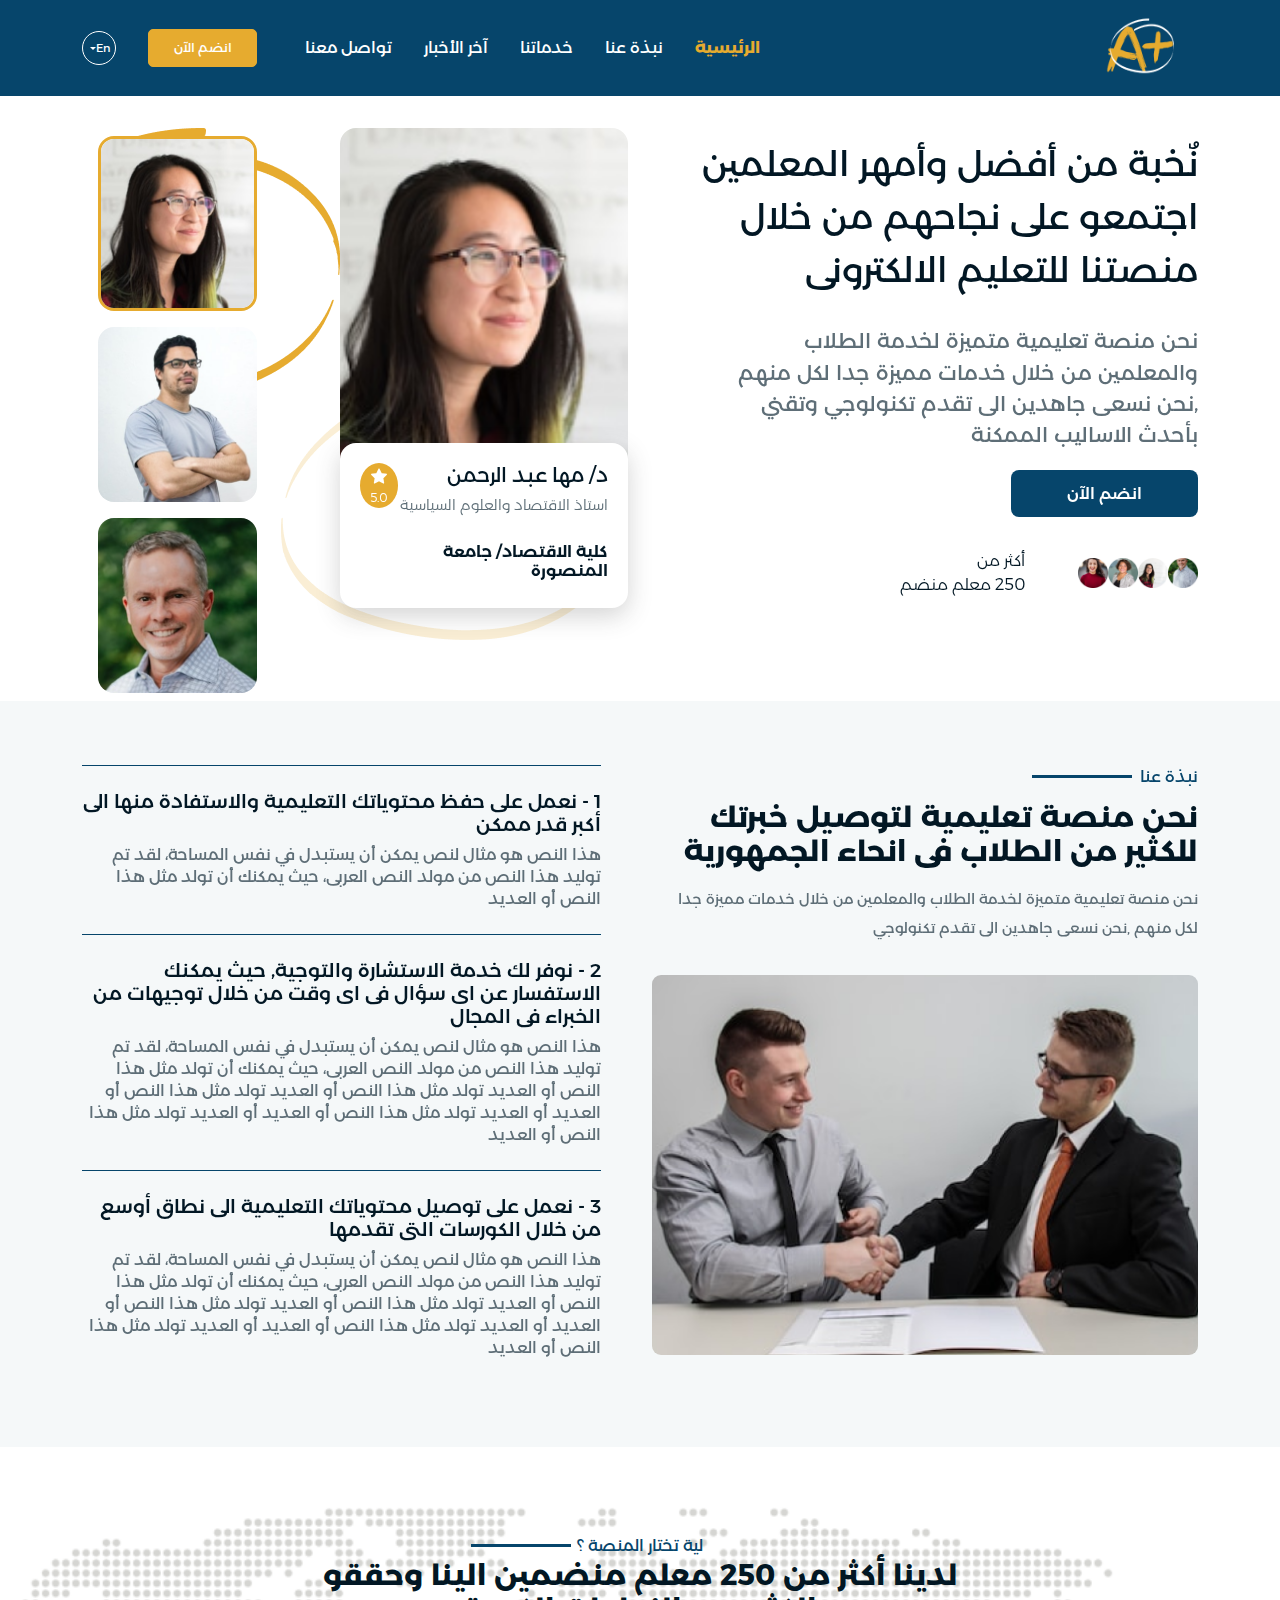
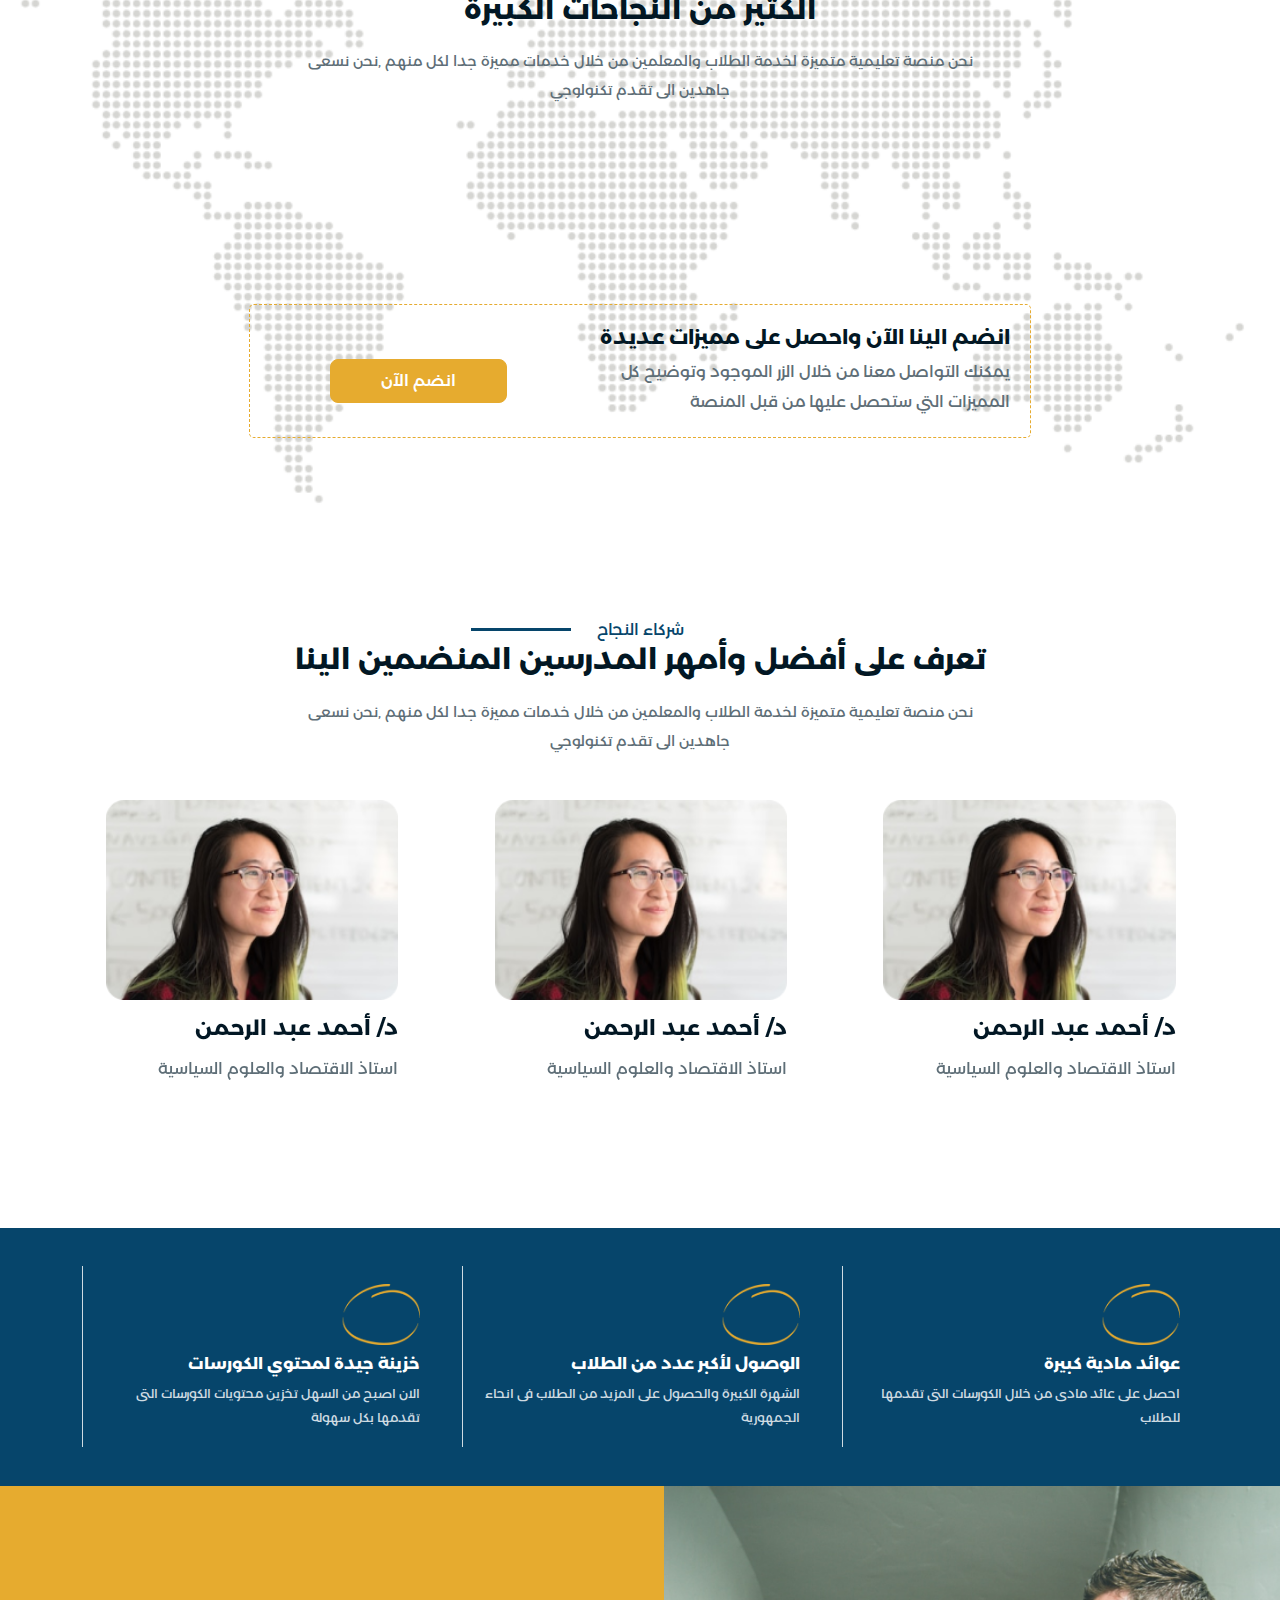
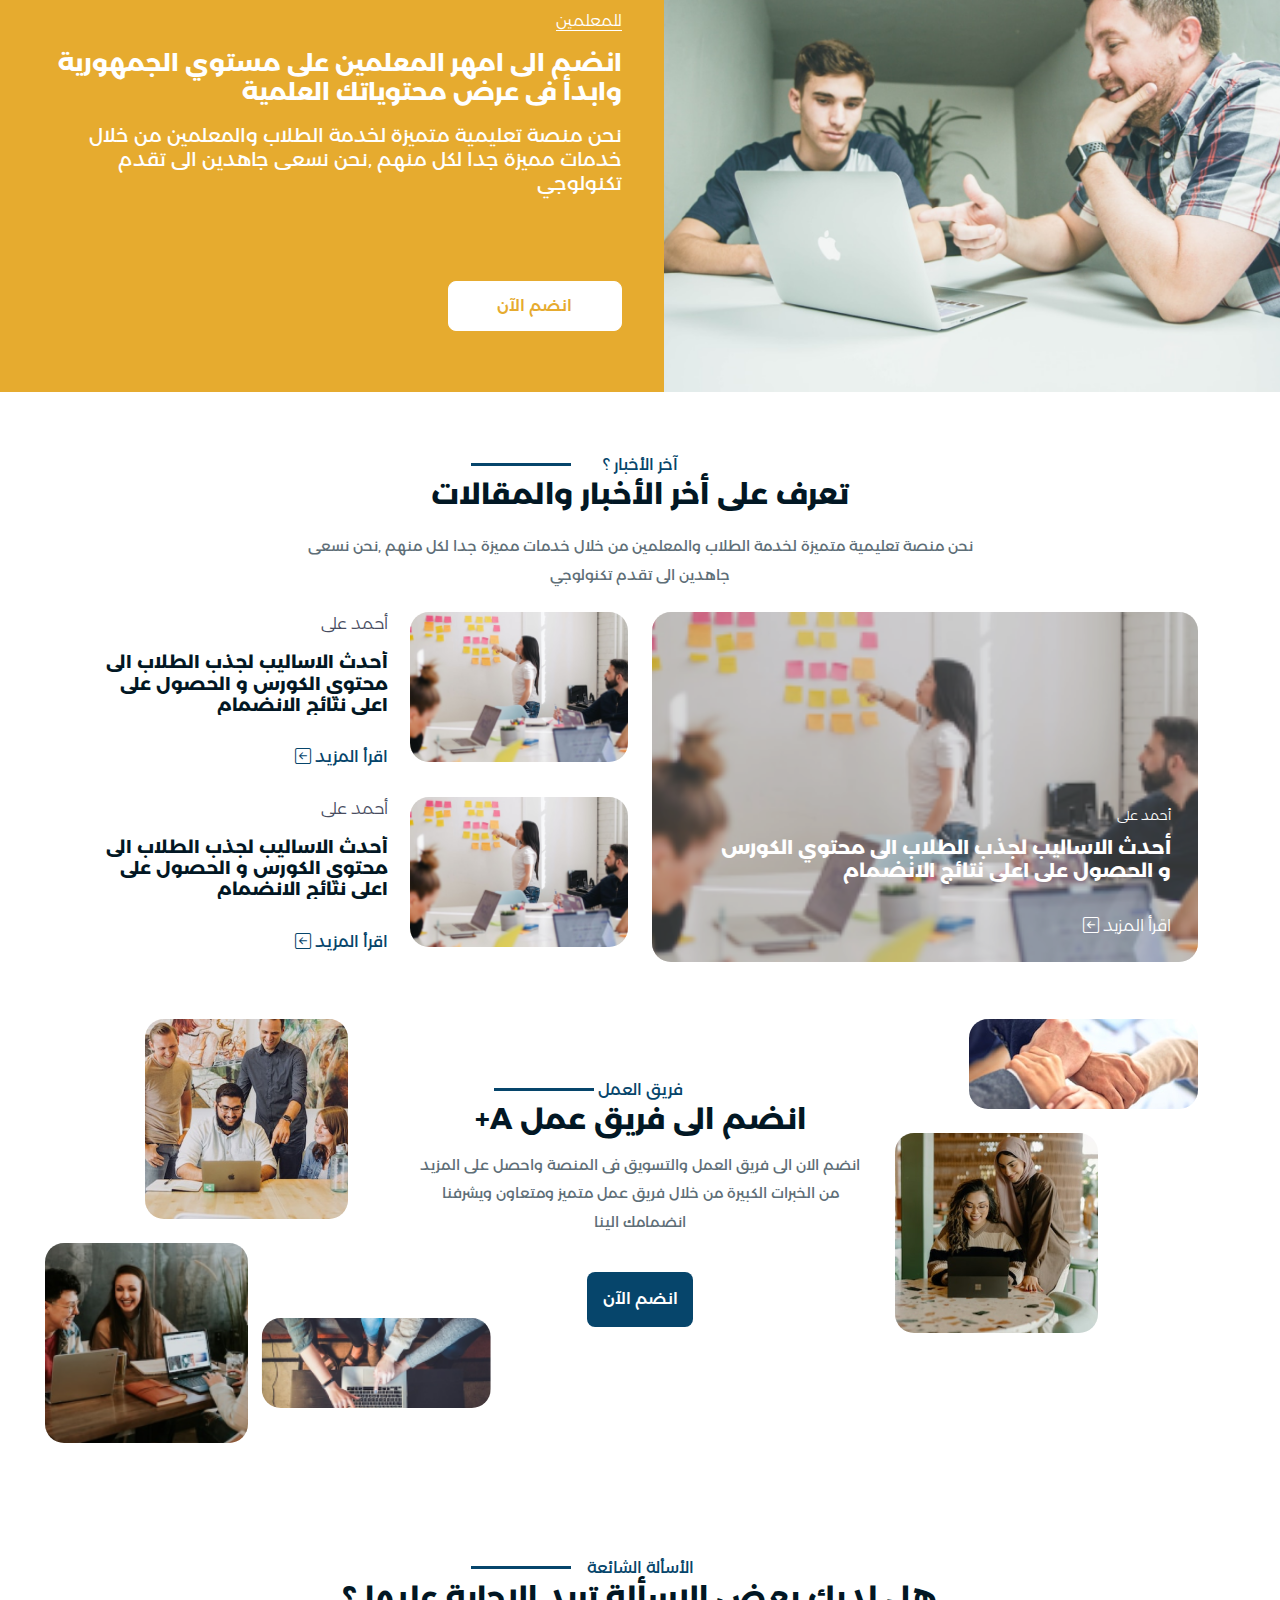
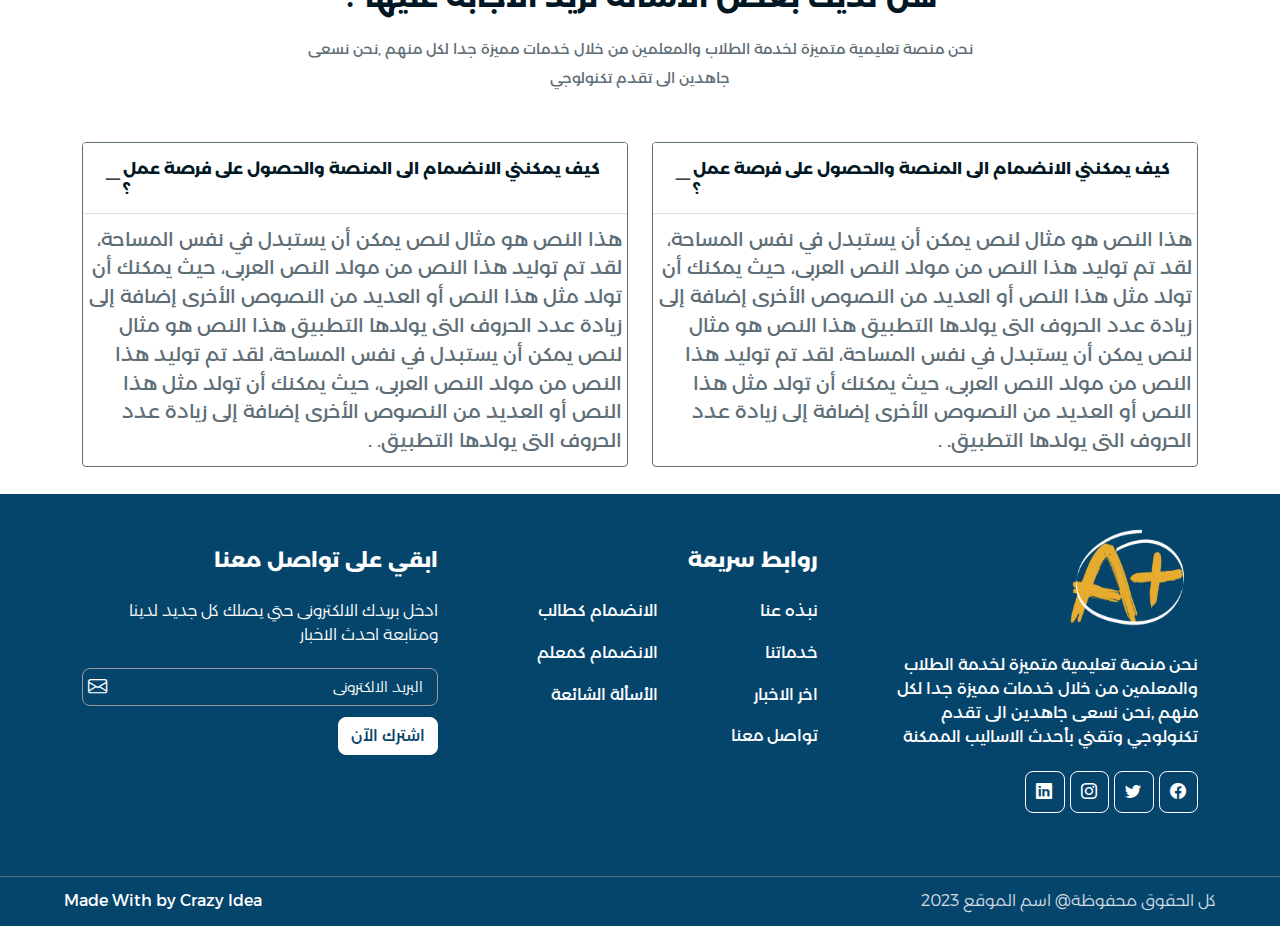
==== commit 5357101d: "28/5" ====
--- a/index.html
+++ b/index.html
@@ -362,7 +362,7 @@
 
     <!---------------------- start join section -------------------------------------------->
     <section class="joinus">
-        <div class="container-fluid px-0 px-md-3">
+        <div class="container-fluid">
             <div class="row">
                 <div class="col-lg-6 col-12 ">
                     <div class="img">
--- a/scss/main.min.css
+++ b/scss/main.min.css
@@ -1 +1 @@
-@import"https://cdn.jsdelivr.net/npm/bootstrap-icons@1.7.0/font/bootstrap-icons.css";:root{--color-white: #fff;--color-primary: #06456B;--color-secound: #E6AB2F;--color-text: #021724;--color-pargraph: #5E6E77}@font-face{font-family:"light";src:url("../fonts/ArbFONTS-Montserrat-Arabic-Light.ttf")}@font-face{font-family:"regular";src:url("../fonts/ArbFONTS-Montserrat-Arabic-Regular.ttf")}@font-face{font-family:"medium";src:url("../fonts/ArbFONTS-Montserrat-Arabic-Medium.ttf")}@font-face{font-family:"semi-bold";src:url("../fonts/ArbFONTS-Montserrat-Arabic-SemiBold.ttf")}@font-face{font-family:"bold";src:url("../fonts/ArbFONTS-Montserrat-Arabic-Bold.ttf")}*{-webkit-box-sizing:border-box;-moz-box-sizing:border-box;box-sizing:border-box}body{margin:0;padding:0;overflow-x:hidden;list-style:none;direction:rtl;height:100vh;scroll-behavior:smooth;position:relative}html{scroll-behavior:smooth}a{text-decoration:none;color:var(--color-primary)}ul{list-style:none;padding:0px}p{margin-bottom:0}*::-webkit-scrollbar{width:10px}*::-webkit-scrollbar-track{background:var(--color-primary)}*::-webkit-scrollbar-thumb{background:var(--color-pargraph)}*::-webkit-scrollbar-thumb:hover{background:var(--color-text)}.text{font-size:1rem;color:var(--color-text);font-family:"meduim"}.parg{font-size:1rem;color:var(--color-pargraph);font-family:"regular"}.button{display:flex;align-items:center;justify-content:center;margin-top:20px}.button .first{display:flex;align-items:center;justify-content:center;transition:.2s all ease-in-out;background:var(--color-primary);border-radius:8px;font-size:1rem;font-family:"medium";text-align:center;color:var(--color-white);position:relative;z-index:10;padding:2%}.button .first:hover{background-color:var(--color-white);color:var(--color-primary);border:1px solid var(--color-primary)}.button{display:flex;align-items:center;justify-content:center;margin-top:20px}.button .second{width:30%;border-radius:8px;font-size:1rem;font-family:"medium";border:1px solid var(--color-primary);text-align:center;color:var(--color-primary);position:relative;z-index:10;padding:1%;transition:.25s all ease-in-out}.button .second:hover{background-color:var(--color-primary);color:var(--color-white)}.card_platform{background-color:#f9f9f9;border-bottom:3px solid var(--color-text);border-radius:5px;padding:7% 3%;position:relative}.card_platform h4{color:var(--color-text);font-size:1.2rem;font-family:"bold"}.card_platform p{color:var(--color-secound);font-size:1rem;font-family:"regular"}.header{position:relative;margin-top:6%}.header img{width:100%;height:250px;background-size:cover}.header .text{position:absolute;text-align:start;display:flex;justify-content:center;align-items:center;flex-direction:column;top:15%;bottom:15%;left:0%;right:0%;margin:auto}.header .text h2{color:var(--color-white);font-size:3rem;font-family:"bold"}.header .text p{color:var(--color-white)}.header .text ul{display:flex;flex-direction:row;width:100%;margin-top:2%}.header .text ul li{padding-inline-end:1%}.header .text ul li i{color:#fff;font-size:1.5rem}.header .text ul li a{color:var(--color-white);font-size:1.8rem;font-family:"regular"}.main_title{position:relative;text-align:start;display:flex;justify-content:start;align-items:start;flex-direction:column}.main_title span{font-size:1rem;color:var(--color-primary);font-family:"regular";display:block;position:relative;width:40%}.main_title span::after{content:"";background-color:var(--color-primary);color:var(--color-primary);width:100px;height:3px;position:absolute;right:30%;top:10px}.main_title h2{font-size:1.8rem;font-family:"bold";color:var(--color-text);margin-bottom:3%;margin-top:2%}.main_title p{font-size:.9rem;font-family:"regular";color:var(--color-pargraph);line-height:2}.sec_title{position:relative;text-align:center;display:flex;justify-content:center;align-items:center;flex-direction:column;padding:2% 19%}.sec_title span{font-size:1rem;color:var(--color-primary);font-family:"regular";display:block;position:relative;width:20%}.sec_title span::after{content:"";background-color:var(--color-primary);color:var(--color-primary);width:100px;height:3px;position:absolute;right:100%;top:10px}.sec_title h2{font-size:1.8rem;font-family:"bold";color:var(--color-text);margin-bottom:3%}.sec_title p{font-size:.9rem;font-family:"regular";color:var(--color-pargraph);line-height:2}.input-group{position:relative;margin-bottom:3%}.input-group .icon_form{position:absolute;left:.3rem;top:58%}form .file-upload-wrapper{position:relative;width:100%;height:150px;border:1px dashed var(--color-secound);border-radius:5px;font-family:"regular"}form .file-upload-wrapper::after{content:attr(data-text);font-size:1rem;position:absolute;top:0;left:0;background:rgba(230,171,47,.06);padding:10px 15px;display:flex;justify-content:center;align-items:center;width:calc(100% - 40px);pointer-events:none;z-index:20;height:100%;width:100%;line-height:40px;color:var(--color-text);border-radius:5px 10px 10px 5px;font-weight:300}form .file-upload-wrapper input{opacity:0;position:absolute;top:0;right:0;bottom:0;left:0;z-index:99;height:100%;margin:0;padding:0;display:block;cursor:pointer;width:100%}.form-label{width:100%;font-size:1rem;color:var(--color-primary);font-family:"medium"}.form-control{border-radius:2px;padding-inline-start:4%;background-color:rgba(0,0,0,0);color:var(--color-pargraph);font-family:"regular";border:1px solid #9a9a9a;border-radius:8px !important}.form-control:focus{box-shadow:none !important;border-color:var(--color-pargraph) !important}.form-control::placeholder{color:var(--color-text);font-family:"light" !important;font-size:.9rem}.bootstrap-select>.dropdown-toggle{background-color:rgba(0,0,0,0);border:unset}.bs-searchbox .form-control{border-radius:8px}.bootstrap-select .dropdown-menu li a{font-size:.8rem;color:var(--color-text);font-family:"light"}.bootstrap-select .dropdown-menu li a:active{background-color:rgba(0,0,0,.05)}.bootstrap-select .dropdown-menu li.selected{background-color:rgba(0,0,0,.05)}.bootstrap-select .dropdown-menu li.selected a{color:var(--color-secound)}.input-group .bootstrap-select.form-control .dropdown-toggle{color:var(--color-text);text-align:left;background-color:rgba(0,0,0,0);border-color:#ced4da}.bootstrap-select .dropdown-toggle .filter-option{text-align:right !important}.bootstrap-select .dropdown-toggle:focus,.bootstrap-select>select.mobile-device:focus+.dropdown-toggle{outline:unset !important;outline-offset:unset !important;outline-style:hidden !important}.bootstrap-select .dropdown-menu{text-align:right}.bootstrap-select.show-tick .dropdown-menu li a span.text{margin-right:10px !important;font-size:1.1rem;font-family:"medium";color:var(--color-pargraph)}textarea{height:150px}textarea.form-control{padding-left:2%}.form-select,.bootstrap-select{border-radius:8px !important;border:1px solid #9a9a9a;padding:.375rem 2.25rem .375rem 1.4rem;font-family:"regular";background-color:rgba(0,0,0,0);color:var(--iconcolor);background-position:right;position:relative;width:100% !important}.form-select:focus,.bootstrap-select:focus{box-shadow:unset !important}.btn:focus,.form-check-input:focus,.form-check :focus,.btn-check:focus+.btn,.btn-close:focus,.accordion-button:focus,.btn-light:active:focus{box-shadow:none}.form-check .form-check-input{float:right;margin-left:5px}.form-check .form-check-input:checked{background-color:var(--color-primary);border-color:var(--color-primary)}.form-check .form-check-label{font-size:1rem;font-family:"regular";color:var(--color-text)}input[type=data]{color:var(--color-secound);font-family:"regular"}input[type=data]::placeholder{content:""}::-webkit-calendar-picker-indicator{background-color:#fff;opacity:0;padding:5px;cursor:pointer;width:50%;border-radius:3px}input::-webkit-outer-spin-button,input::-webkit-inner-spin-button{-webkit-appearance:none;margin:0}.navbar .navbar-toggler{cursor:pointer;border:1px solid var(--color-white);width:1.8em !important;height:1.8em !important;padding:0 7px 2px 7px !important;outline:none !important}.navbar .navbar-toggler-icon{transition:all .2s ease-out;transform:rotate(0 deg)}.navbar .navbar-toggler-icon,.navbar .navbar-toggler-icon::before,.navbar .navbar-toggler-icon::after{width:1em !important;height:2px !important;display:flex;background-image:none;background-color:var(--color-white);position:absolute !important;transition:all .2s ease-in}.navbar .navbar-toggler-icon::before{content:"";display:block;top:-0.3em}.navbar .navbar-toggler-icon::after{content:"";display:block;bottom:-0.3em}.navbar .navbar-toggler:focus{box-shadow:none;cursor:pointer;border:1px solid var(--color-primary) !important;width:1.8em !important;height:1.8em !important;padding:0 7px 2px !important}.active-hamburger .navbar-toggler-icon{transition:.2s;transform:rotate(405deg)}.active-hamburger .navbar-toggler-icon::before{top:0;opacity:0}.active-hamburger .navbar-toggler-icon::after{transition:.2s;transform:rotate(-90deg);display:flex;justify-content:center;text-align:center;top:0;left:0}#preloader{background-image:url(../image/Spin-2.1s-191px.svg);background-repeat:no-repeat;background-position:center;background-size:cover;background-color:#fff;background-size:15%;height:100vh;width:100%;position:fixed;z-index:1100}#button{display:inline-block;background-color:var(--color-primary);width:40px;height:40px;border-radius:50%;text-align:center;position:fixed;bottom:40px;left:30px;transition:background-color .5s,opacity .5s,visibility .5s;opacity:0;visibility:hidden;z-index:100;border:1px solid var(--color-fourth);animation:move-toggs 3s linear infinite}#button::after{font-weight:normal;font-style:normal;font-size:2em;line-height:50px;color:var(--color-primary)}#button i{color:var(--color-white);margin:auto;font-size:22px;transition:.3s all}#button:hover{background-color:var(--color-text);cursor:pointer}#button:hover i{color:var(--color-white)}#button:active{background-color:#555}#button.show{opacity:1;visibility:visible}@keyframes move-toggs{0%{bottom:40px}25%{bottom:20px}50%{bottom:10px}75%{bottom:20px}100%{bottom:40px}}.navbar{background-color:var(--color-primary);transition:.25s all ease-in-out;position:fixed;top:0;width:100%;margin-bottom:2%;z-index:100}.navbar .navbar-brand{width:80px;height:80px}.navbar .navbar-brand img{width:100%;height:100%}.navbar .navbar-collapse{justify-content:end}.navbar .navbar-collapse .navbar-nav{width:66%;justify-content:end}.navbar .navbar-collapse .navbar-nav .nav-item{transition:.35s all ease-in;position:relative}.navbar .navbar-collapse .navbar-nav .nav-item .nav-link{font-size:1rem;font-family:"regular";color:var(--color-white);padding-left:1rem;padding-right:1rem;position:relative;overflow:hidden;z-index:1;transition:.25s all}.navbar .navbar-collapse .navbar-nav .nav-item .nav-link:hover{color:var(--color-secound)}.navbar .navbar-collapse .navbar-nav .nav-item .nav-link.active{color:var(--color-secound);font-family:"bold";transition:.25s all ease-in-out}.navbar .navbar-collapse .navbar-nav .nav-item .nav-link.active:hover{color:var(--color-secound)}.navbar .navbar-collapse .register_btn{width:17%;margin:0;position:relative}.navbar .navbar-collapse .register_btn .first{padding:5% 14%;font-size:.8rem;font-family:"regular";border-radius:5px;background-color:var(--color-secound);transition:.25s all ease-in-out;border:1px solid var(--color-secound)}.navbar .navbar-collapse .register_btn .first:hover{background-color:rgba(0,0,0,0);color:var(--color-secound)}.navbar .navbar-collapse .dropdown .dropdown-toggle{background-color:rgba(0,0,0,0);border:1px solid var(--color-white);border-radius:50%;font-size:.7rem;font-family:"regular";color:var(--color-white);width:34px;height:34px;text-align:center;justify-content:center;display:flex;justify-content:center;align-items:center}.navbar .navbar-collapse .dropdown .dropdown-menu{min-width:4rem}.navbar .navbar-collapse .dropdown .dropdown-menu .dropdown-item{font-family:"regular";font-size:.8rem;color:var(--color-text)}.navbar.change{background-color:rgba(16,34,46,.8);z-index:100}.navbar.change .navbar-nav{width:100%}.navbar.change .navbar-nav .nav-item{position:relative}.navbar.change .navbar-nav .nav-item .nav-link{padding-right:1.8rem;padding-left:1.8rem}.hero_section{position:relative;padding:5% 0 0;margin-top:5%}.hero_section .content{text-align:start;padding-inline-end:5%}.hero_section .content h1{font-size:2.2rem;color:var(--color-text);font-family:"regular";padding:2% 0 4%;line-height:1.5}.hero_section .content p{font-size:1.3rem;color:var(--color-pargraph);font-family:"regular";padding-inline-end:10%}.hero_section .content .button{justify-content:start}.hero_section .content .button .btn{width:36%}.hero_section .content .join_us_hero{margin:2rem 0;display:flex;justify-content:space-between}.hero_section .content .join_us_hero span{width:80%;font-size:1rem;font-family:"light";color:var(--color-text)}.hero_section .content .join_us_hero .img{display:flex;flex-direction:row;align-items:center;padding-inline-start:0;width:40%}.hero_section .content .join_us_hero .img img{width:30px;height:30px}.hero_section .tab_teacher .nav .nav-link{background-color:rgba(0,0,0,0)}.hero_section .tab_teacher .nav .nav-link img{width:100%;height:175px;object-fit:cover;border-radius:16px}.hero_section .tab_teacher .nav .nav-link.active img{border:3px solid var(--color-secound)}.hero_section .tab_teacher .tab-content .card_teacher .img{width:100%;height:350px}.hero_section .tab_teacher .tab-content .card_teacher .img img{width:85%;height:100%;object-fit:cover;border-radius:16px}.hero_section .tab_teacher .tab-content .card_teacher .info{background:#fff;box-shadow:0px 8px 24px rgba(60,57,57,.22);border-radius:16px;transform:translateY(-35px);width:85%;padding:1.25rem;display:flex}.hero_section .tab_teacher .tab-content .card_teacher .info .title h6{font-size:20px;line-height:24px;font-family:"regular";color:var(--color-text)}.hero_section .tab_teacher .tab-content .card_teacher .info .title p{color:var(--color-pargraph);font-size:.9rem;font-family:"light"}.hero_section .tab_teacher .tab-content .card_teacher .info .title h4{font-size:1rem;color:var(--color-text);font-family:"semi-bold";margin-top:12%}.hero_section .tab_teacher .tab-content .card_teacher .info .rate{background-color:var(--color-secound);width:45px;height:45px;border-radius:50%;display:flex;flex-direction:column;justify-content:center;align-items:center}.hero_section .tab_teacher .tab-content .card_teacher .info .rate i{color:var(--color-white);font-size:1rem}.hero_section .tab_teacher .tab-content .card_teacher .info .rate span{font-family:"light";font-size:12px;color:#fff}.hero_section .ball1{position:absolute;left:62px;top:0;z-index:-1}.hero_section .ball2{position:absolute;left:34%;bottom:61px;z-index:-1;opacity:.2}.about_us_section{position:relative;background-color:rgba(6,69,107,.04);padding:5% 0}.about_us_section .img{height:380px;width:100%;margin-top:2rem}.about_us_section .img img{width:100%;height:100%;object-fit:cover;border-radius:9px;transform:matrix(-1, 0, 0, 1, 0, 0)}.about_us_section .lists{padding-inline-start:5%}.about_us_section .lists .list{border-top:1px solid var(--color-primary);padding:1.5rem 0}.about_us_section .lists .list h4{font-size:1.2rem;text-align:start;color:var(--color-text);font-family:"medium"}.about_us_section .lists .list p{font-size:1rem;text-align:start;color:var(--color-pargraph);font-family:"regular";line-height:22px}.why_section{background-image:url(../image/why.png);background-position:center;background-size:contain;background-repeat:no-repeat;padding:5% 0}.why_section .boxes .box .counter{color:var(--color-primary);font-size:2rem;font-family:"bold"}.why_section .boxes .box .head-categ{color:var(--color-primary);font-size:1.5rem;font-family:"bold"}.why_section .boxes .box p{color:var(--color-text);font-size:1.5rem;font-family:"regular"}.why_section .join_us_why{width:70%;margin:5% auto;border:1px dashed #e6ab2f;border-radius:5px;padding:1.25rem;display:flex;flex-direction:row;align-items:center;justify-content:space-between}.why_section .join_us_why .info{width:60%}.why_section .join_us_why .info h4{font-size:1.25rem;color:var(--color-text);font-family:"bold"}.why_section .join_us_why .info p{font-size:1rem;font-family:"regular";color:var(--color-pargraph);line-height:30px;text-align:start}.why_section .join_us_why .button{width:40%}.why_section .join_us_why .button .btn{background-color:var(--color-secound);padding:3% 0;width:60%;border:1px solid var(--color-secound)}.why_section .join_us_why .button .btn:hover{background-color:rgba(0,0,0,0);color:var(--color-secound)}.notes_section{background-color:#06456b;padding:3% 0}.notes_section .card_list{display:flex;flex-direction:column;justify-content:flex-start;align-items:start;padding:5%;position:relative}.notes_section .card_list::after{position:absolute;left:0;top:0;content:"";width:1px;height:100%;color:#cfdbe2;background-color:#cfdbe2}.notes_section .card_list::after:last-child{display:none}.notes_section .card_list img{width:81px;height:61px}.notes_section .card_list h6{color:#fff;font-size:1rem;font-family:"bold";margin-top:3%}.notes_section .card_list p{color:#cfdbe2;font-size:.8rem;font-family:"regular";line-height:24px;display:-webkit-box;-webkit-line-clamp:3;-webkit-box-orient:vertical;overflow:hidden;text-overflow:ellipsis}.joinus{position:relative;background-color:#e6ab2f}.joinus .img{width:100%;height:100%}.joinus .img img{width:100%;height:100%;object-fit:cover}.joinus .content{padding:20% 3% 10%}.joinus .content span{font-size:1rem;font-family:"light";color:var(--color-white);border-bottom:1px solid var(--color-white)}.joinus .content h2{font-size:1.5rem;color:var(--color-white);font-family:"bold";margin:1rem 0}.joinus .content p{font-size:1.2rem;color:var(--color-white);font-family:"regular";line-height:24px}.joinus .content .button{display:flex;justify-content:start;align-items:start;width:100%;margin-top:15%}.joinus .content .button .btn{background-color:#fff;width:30%;color:var(--color-secound);border:1px solid var(--color-white)}.joinus .content .button .btn:hover{background-color:var(--color-secound);color:#fff}.lastnews{position:relative;padding:3% 0}.lastnews .first_blog .img{position:relative;width:100%;height:350px}.lastnews .first_blog .img img{width:100%;height:100%;object-fit:cover;border-radius:19px}.lastnews .first_blog .img .overlay{position:absolute;background:linear-gradient(0deg, rgba(0, 0, 0, 0.33), rgba(0, 0, 0, 0.33)),url(.jpg),#d9d9d9;width:100%;height:100%;top:0;left:0;opacity:.3;border-radius:19px}.lastnews .first_blog .img .text{position:absolute;bottom:7%;width:85%;left:10%}.lastnews .first_blog .img .text span{color:#fff;font-size:.8rem;font-family:"light"}.lastnews .first_blog .img .text a{color:#fff;font-size:1rem;font-family:"light"}.lastnews .first_blog .img .text h4{color:var(--color-white);font-size:1.2rem;font-family:"bold";padding-bottom:5%;padding-top:2%;display:-webkit-box;-webkit-line-clamp:3;-webkit-box-orient:vertical;overflow:hidden;text-overflow:ellipsis}.lastnews .anther_blog .card_blog{display:flex;flex-direction:row;justify-content:start;align-items:flex-start;margin-bottom:5%}.lastnews .anther_blog .card_blog a{width:40%}.lastnews .anther_blog .card_blog .img{height:150px}.lastnews .anther_blog .card_blog .img img{width:100%;height:100%;object-fit:cover;border-radius:19px}.lastnews .anther_blog .card_blog .info{width:60%;padding-inline-start:4%}.lastnews .anther_blog .card_blog .info span{color:#484c5f;font-size:1rem;font-family:"light"}.lastnews .anther_blog .card_blog .info h4{color:var(--color-text);font-size:1.1rem;font-family:"bold";margin-bottom:10%;margin-top:5%;display:-webkit-box;-webkit-line-clamp:4;-webkit-box-orient:vertical;overflow:hidden;text-overflow:ellipsis}.lastnews .anther_blog .card_blog .info a{color:var(--color-primary);font-size:1rem;font-family:"regular"}.team_section .sec_title{padding-top:8%}.team_section img{border-radius:19px;object-fit:cover}.team_section .first_im{height:90px;width:229px}.team_section .second{width:203px;height:200px;margin-top:24px;transform:translateX(-100px)}.team_section .third{width:203px;height:200px;transform:translateX(100px);margin-bottom:24px}.team_section .fourth{width:203px;height:200px}.team_section .fifth{height:90px;width:229px;transform:translate(106%, -125px)}.team_section.responsive{display:none}.faq_section .accordion .accordion-item{margin:5% 0;border:1px solid var(--color-pargraph)}.faq_section .accordion .accordion-item .accordion-header{font-size:2.2rem;font-family:"bold";color:var(--color-text)}.faq_section .accordion .accordion-item .accordion-header .accordion-button{color:var(--color-text);background-color:var(--color-white)}.faq_section .accordion .accordion-item .accordion-header .accordion-button::after{margin-right:auto;margin-left:unset;background-image:url("data:image/svg+xml,%3Csvg xmlns='http://www.w3.org/2000/svg' width='16' height='16' fill='currentColor' class='bi bi-dash-lg' viewBox='0 0 16 16'%3E%3Cpath fill-rule='evenodd' d='M2 8a.5.5 0 0 1 .5-.5h11a.5.5 0 0 1 0 1h-11A.5.5 0 0 1 2 8Z'/%3E%3C/svg%3E")}.faq_section .accordion .accordion-item .accordion-header .accordion-button.collapsed{color:var(--color-text);background-color:var(--color-white)}.faq_section .accordion .accordion-item .accordion-header .accordion-button.collapsed::after{margin-right:auto;margin-left:unset;background-image:url("data:image/svg+xml,%3Csvg xmlns='http://www.w3.org/2000/svg' width='16' height='16' fill='currentColor' class='bi bi-plus-lg' viewBox='0 0 16 16'%3E%3Cpath fill-rule='evenodd' d='M8 2a.5.5 0 0 1 .5.5v5h5a.5.5 0 0 1 0 1h-5v5a.5.5 0 0 1-1 0v-5h-5a.5.5 0 0 1 0-1h5v-5A.5.5 0 0 1 8 2Z'/%3E%3C/svg%3E")}.faq_section .accordion .accordion-item .accordion-collapse .accordion-body{font-size:1.2rem;font-family:"regular";color:var(--color-pargraph);padding:2% 1%}.blogs_section{padding:30px 0;margin-top:5%}.blogs_section .card_blog{display:flex;flex-direction:column;align-items:flex-start;border-radius:10px;margin-top:4%}.blogs_section .card_blog .img{width:100%;height:350px}.blogs_section .card_blog .img img{width:100%;height:100%;border-radius:10px}.blogs_section .card_blog .date_info{width:100%;padding:3% 0;position:relative}.blogs_section .card_blog .date_info .cate{color:#99a3aa;font-size:1rem;font-family:"light";margin-inline-start:4%}.blogs_section .card_blog .date_info .cate i{color:var(--color-secound);margin-inline-end:2%}.blogs_section .card_blog .info{padding-inline-start:3%;display:flex;justify-content:flex-start;flex-direction:column;width:90%;padding-bottom:20px}.blogs_section .card_blog .info h2{color:var(--color-text);font-size:1.2rem;font-family:"bold";padding:15px 0;margin-bottom:0;line-height:1.5}.blogs_section .card_blog .info p{color:#6d7f94;font-size:.9rem;font-family:"regular";line-height:1.5;display:-webkit-box;-webkit-line-clamp:3;-webkit-box-orient:vertical;overflow:hidden;text-overflow:ellipsis}.blogs_section .card_blog .info .button{width:100%;justify-content:flex-start;align-items:start;margin:2%}.blogs_section .card_blog .info .button .read{background-color:rgba(0,0,0,0);color:var(--color-text);font-size:1rem;font-family:"regular";padding:10px;text-align:center}.single_blog{padding:30px 0}.single_blog .shape{z-index:-1;position:absolute;left:0;top:0;width:290px;height:220px;opacity:.5}.single_blog .social_list{padding-top:25%}.single_blog .social_list h6{margin-top:3%;font-size:1rem;font-family:"regular"}.single_blog .social_list .soclal_icon{display:flex;flex-direction:column;justify-content:center;align-items:center}.single_blog .social_list .soclal_icon li i{font-size:2rem;color:var(--color-primary)}.single_blog .img{width:100%;height:500px}.single_blog .img img{width:100%;height:100%}.single_blog .content{padding:2% 0}.single_blog .content span{color:var(--color-pargraph);font-size:.8rem;font-family:"regular"}.single_blog .content span i{color:var(--color-primary)}.single_blog .content h2{color:var(--color-text);font-size:2rem;font-family:"bold";padding:15px 0;margin-bottom:0}.single_blog .content p{color:#6d7f94;font-size:1.1rem;font-family:"regular";line-height:1.5}.blogs_page{padding:3% 0;position:relative}.blogs_page .img{width:100%;height:344px;object-fit:cover}.blogs_page .img img{width:100%;height:100%}.blogs_page .title{padding-top:4%}.blogs_page .title h2{font-size:2.5rem;color:var(--color-text);font-family:"bold"}.blogs_page .title p{font-size:1rem;font-family:"regular";color:var(--color-pargraph);padding-top:2rem}.blogs_page .button{justify-content:start;align-items:flex-start}.blogs_page .button a{color:#021724;font-family:"regular"}.blogs_page .shape{z-index:-1;position:absolute;left:0;top:0;width:290px;height:220px;opacity:.5}.pagination_section{margin-top:3rem}.pagination_section .pagination .page-item{border:1px solid var(--color-secound);background-color:rgba(0,0,0,0);border-radius:8px;display:flex;justify-content:center;align-items:center;margin-inline-end:2%;width:40px;height:40px;transition:.3s all ease-in-out}.pagination_section .pagination .page-item:hover{background-color:var(--color-secound)}.pagination_section .pagination .page-item:hover .page-link{color:var(--color-white)}.pagination_section .pagination .page-item .page-link{color:var(--color-secound);font-family:"bold";border-color:rgba(0,0,0,0);font-size:1rem;padding:5px;background-color:rgba(0,0,0,0);transition:.3s all ease-in-out}.pagination_section .pagination .page-item.active{background-color:var(--color-secound)}.pagination_section .pagination .page-item.active .page-link{color:var(--color-white)}.contact_us{padding:50px 0;margin-top:5%}.contact_us h2{margin-bottom:1%}.contact_us form{margin-top:5%;padding-inline-end:40%}.contact_us form .input-group{position:relative}.contact_us form .input-group .code-input-container{display:flex;justify-content:center;align-items:center;gap:5px;width:100%;padding:30px;border:1px solid var(--color-pargraph);padding:65px 69px 80px;border-radius:8px}.contact_us form .input-group .code-input-container .code-digit{width:15%;height:30px;text-align:center;font-size:18px;font-family:"bold";border:none;border-bottom:1px solid var(--color-text);border-radius:0px !important}.contact_us form .input-group .code-input-container .code-digit:focus-visible{outline:none !important;border-bottom:1px solid var(--color-secound);color:var(--color-secound)}.contact_us form .input-group .form-control{padding-bottom:11px;padding-top:11px}.contact_us form .input-group span{color:#e31e25}.contact_us form .input-group .icon{position:absolute;top:52%;right:19px;color:var(--color-text);z-index:100}.contact_us form .button{width:100%}.contact_us form .button .btn{background-color:var(--color-primary);color:var(--color-white);font-size:1rem;width:100%;border-radius:8px;font-family:"regular";transition:.25s all ease-in-out;border:1px solid var(--color-primary)}.contact_us form .button .btn:hover{background-color:#fff;color:var(--color-primary)}.confirm_sec{margin:10% auto}.confirm_sec .img{width:100%;height:200px;text-align:center}.confirm_sec .img img{width:20%;height:100%}.confirm_sec .sec_title{margin-top:3%}.confirm_sec .sec_title h2{font-size:1.3rem}.btn.disabled{opacity:.5;cursor:not-allowed}.package_sec{padding:3% 0}.package_sec .card_package.active{background:rgba(230,171,47,.1);border:1.5px solid #e6ab2f}.package_sec .card_package{border:.7px solid #9a9a9a;border-radius:20px;padding:1.5rem;transition:.25s all ease-in-out}.package_sec .card_package:hover{background:rgba(230,171,47,.1);border:1.5px solid #e6ab2f}.package_sec .card_package p{font-size:1rem;color:var(--color-pargraph);font-family:"regular";margin-top:6%;display:-webkit-box;height:150px;-webkit-line-clamp:6;-webkit-box-orient:vertical;overflow:hidden;text-overflow:ellipsis}.package_sec .card_package .head{display:flex;justify-content:space-between;align-items:center;border-bottom:1px solid #b7b7b7;padding-bottom:5%}.package_sec .card_package .head .title{width:35%}.package_sec .card_package .head .title h4{font-size:1.3rem;color:var(--color-text);font-family:"bold"}.package_sec .card_package .head .title span{background:#f7f7f7;border-radius:37px;position:relative;display:flex;justify-content:center;align-items:center;padding:10px 0;font-size:.8rem;font-family:"light";width:75%}.package_sec .card_package .head .price{font-size:1.8rem;font-family:"semi-bold";color:var(--color-text)}.package_sec .card_package .head .price span{font-size:1rem;color:var(--color-pargraph)}.detials_package{margin:8% 0 3%}.detials_package h6{font-size:1.5rem;color:var(--color-text);font-family:"regular";text-align:center;position:relative}.detials_package h6::after{content:"";position:absolute;left:0;top:10px;color:#c8c8c8;background-color:#c8c8c8;height:1px;width:40%}.detials_package h6::before{content:"";position:absolute;right:0;top:10px;color:#c8c8c8;background-color:#c8c8c8;height:1px;width:40%}.detials_package .content{margin-top:5%}.detials_package .content h5{font-size:1.2rem;font-family:"bold";color:var(--color-text)}.detials_package .content p{font-size:1rem;font-family:"regular";color:var(--color-pargraph);line-height:1.7rem;padding:4% 0}.detials_package .content ul li{margin-bottom:2%;font-size:1.1rem;color:var(--color-text);font-family:"regular"}.detials_package .content ul li img{width:30px;height:30px}.detials_package .content .button{justify-content:flex-start;align-items:flex-start;width:100%;margin-top:4%}.detials_package .content .button .btn{width:30%;padding:1%}.package_type{padding:1.5rem;border:.7px solid #9a9a9a;border-radius:20px;height:415px;overflow:hidden;transition:.25s all ease-in-out}.package_type:hover{box-shadow:0px 16px 40px rgba(0,0,0,.16);border-color:var(--color-white);height:100%}.package_type:hover .not_hover{display:none}.package_type:hover p{display:block;height:unset}.package_type .header{margin-bottom:4%;border-bottom:1px solid #b7b7b7;padding-bottom:13px}.package_type .header .img{display:flex;flex-direction:row}.package_type .header .img img{width:31px;height:23px}.package_type .header .img h4{color:var(--color-text);font-size:1.5rem;font-family:"semi-bold";margin-inline-start:3%}.package_type .header span{background:#f7f7f7;border-radius:37px;position:relative;display:flex;justify-content:center;align-items:center;padding:6px 0;font-size:.8rem;font-family:"regular";width:33%;margin:3% 0}.package_type .header .price{font-size:1.5rem;color:var(--color-text);font-family:"bold"}.package_type p{font-size:.8rem;font-family:"regular";line-height:1.9;color:var(--color-pargraph);margin:3% 0;display:-webkit-box;-webkit-line-clamp:6;-webkit-box-orient:vertical;overflow:hidden;text-overflow:ellipsis;height:150px;transition:.25s all ease-in-out}.package_type ul li{margin-bottom:2%;font-size:.9rem;color:var(--color-text);font-family:"regular"}.package_type ul li img{width:15px;height:15px}.package_type .button{justify-content:flex-start;align-items:flex-start;width:100%;margin:8% 0 4%;transition:.25s all ease-in-out}.package_type .button .btn{width:100%;padding:2%}.printer_section{padding:3% 0 0}.printer_section .swiper{width:100%;height:450px}.printer_section .swiper .swiper-slide{height:430px;width:100%;text-align:center;font-size:18px;background:rgba(0,0,0,0);display:-webkit-box;display:-ms-flexbox;display:-webkit-flex;display:flex;-webkit-box-pack:center;-ms-flex-pack:center;-webkit-justify-content:start;justify-content:flex-start;-webkit-box-align:start;-ms-flex-align:start;-webkit-align-items:start;align-items:flex-start;padding:2%;flex-direction:column}.printer_section .swiper .swiper-slide .pranter_card .img{width:100%;height:200px}.printer_section .swiper .swiper-slide .pranter_card .img img{width:100%;height:100%}.printer_section .swiper .swiper-slide .pranter_card .title{font-size:1.3rem;color:var(--color-text);font-family:"bold";text-align:start;margin:1rem 0}.printer_section .swiper .swiper-slide .pranter_card span{font-size:1rem;color:var(--color-pargraph);font-family:"regular";text-align:start;display:block}.printer_section .swiper .swiper-pagination-bullet-active{color:var(--color-primary);background-color:var(--color-primary)}.counter_section{padding:2% 5%;margin:0% 0 4%;background-color:rgba(5,27,103,.08)}.counter_section .boxes .box{flex-direction:column;text-align:center;flex-direction:row;display:flex}.counter_section .boxes .box .icon{width:55px;height:55px;display:flex;justify-content:center;align-items:center;border-radius:50%;background-color:#fff}.counter_section .boxes .box .icon i{color:var(--color-primary);font-size:1.5rem}.counter_section .boxes .box .content{padding-inline-start:4%}.counter_section .boxes .box .counter{font-size:1.5rem;font-family:"medium";color:var(--color-text)}.counter_section .boxes .box .head-categ{font-size:1rem;font-family:"regular";color:var(--color-pargraph)}.mensaa_section{position:relative;padding-bottom:5%}.mensaa_section .img{width:100%;height:465px;margin-top:13%;position:relative}.mensaa_section .img .shape1{position:absolute;width:103px;height:88px;bottom:-37px;right:-42px}.mensaa_section .img .shape2{position:absolute;width:60%;height:151px;object-fit:cover;right:-164px;top:82px}.mensaa_section .img .shape3{position:absolute;height:196px;left:27px;bottom:-4px;width:60%}.mensaa_section .img img{width:60%;height:100%}.mensaa_section .mansaa_cards{display:flex;flex-direction:row;flex-wrap:wrap;margin-top:40px}.mensaa_section .mansaa_cards .mansaa_card{display:flex;width:45%;flex-direction:column;justify-content:start;align-items:flex-start;background-color:#f4f8fb;padding:1rem 1.2rem;margin-inline-end:5%;margin-bottom:2%;height:270px}.mensaa_section .mansaa_cards .mansaa_card:nth-child(even){transform:translateY(20px)}.mensaa_section .mansaa_cards .mansaa_card h6{color:var(--color-text);font-size:1.1rem;font-family:"medium";padding:1rem 0}.mensaa_section .mansaa_cards .mansaa_card p{color:var(--color-pargraph);font-size:.7rem;font-family:"light";line-height:2;display:-webkit-box;-webkit-line-clamp:5;-webkit-box-orient:vertical;overflow:hidden;text-overflow:ellipsis}.last_news{background-color:rgba(5,27,103,.04);padding:5px 0 20px}.last_news .sec_title{padding-bottom:60px}.last_news .last_box{background-color:#fff;display:block;height:447px}.last_news .last_box .img{height:300px;width:100%}.last_news .last_box .img img{width:100%;height:100%;object-fit:cover}.last_news .last_box .text{background-color:var(--color-white);padding:2rem 1.1rem}.last_news .last_box .text h6{font-size:1.2rem;font-family:"medium";color:var(--color-text);text-align:center}.last_news .last_box .text p{font-size:.7rem;font-family:"regular";color:var(--color-pargraph);text-align:center;display:-webkit-box;-webkit-line-clamp:3;-webkit-box-orient:vertical;overflow:hidden;text-overflow:ellipsis}.app_section{position:relative}.app_section .app{background-image:url(../image/app-back.png);background-position:center;background-size:cover;padding:100px 60px;border-radius:20px;position:relative}.app_section .app .app_image{position:absolute;left:-28px;bottom:-107px;height:636px;width:49%}.app_section .app h4{color:var(--color-white);padding-bottom:3rem;font-size:2rem;font-family:"semi-bold";padding-inline-end:10%}.app_section .app .app_links{display:flex;flex-direction:row}.app_section .app .app_links a{display:inline-block;margin-inline-end:2%}.app_section .app .app_links a img{width:165px;height:50px}.join_us{background-color:rgba(5,27,103,.04)}.join_us .main_title{padding-top:120px}.join_us .button{justify-content:start;margin-top:10%}.join_us .img{width:100%;height:442px;display:flex;justify-content:flex-end;padding-top:60px}.join_us .img img{object-fit:cover;width:60%;height:100%}.subscribe_section{position:relative;transform:translateY(66px)}.subscribe_section .suscripe_form{background-image:url(../image/subscripe.png);background-size:cover;padding:5% 3%;border-radius:20px}.subscribe_section .suscripe_form .main_title{padding-inline-end:12%}.subscribe_section .suscripe_form .main_title h2{font-size:1.2rem}.subscribe_section .suscripe_form .main_title p{font-size:.9rem}.subscribe_section .suscripe_form .main_title h2,.subscribe_section .suscripe_form .main_title p{color:var(--color-white)}.subscribe_section .suscripe_form form{margin-top:3%}.subscribe_section .suscripe_form form .input-group{padding:6% 0% 2%;position:relative}.subscribe_section .suscripe_form form .input-group .form-control{border-color:var(--color-white);border-left-color:rgba(0,0,0,0);border-radius:8px !important;width:100%;padding-top:2%;padding-bottom:2%;background-color:#fff}.subscribe_section .suscripe_form form .input-group .form-control::placeholder{color:var(--color-secound)}.subscribe_section .suscripe_form form .input-group .btn{font-family:"regular";color:var(--color-white);border:1px solid var(--color-white);background-color:#3b3e44;border:1px solid #3b3e44;width:20%;transition:.25s all ease-in-out;position:absolute;border-radius:8px !important;z-index:100;left:13px;bottom:18px}.subscribe_section .suscripe_form form .input-group .btn:hover{background-color:#fff;color:#3b3e44}.subscribe_section .suscripe_form form .input-group .icon_subscripe{position:absolute;right:162px;top:55%}.subscribe_section .suscripe_form form .input-group .icon_subscripe i{color:var(--color-white);font-size:1.2rem}footer{padding:2% 0;background-color:var(--color-primary)}footer .social_links{display:flex;flex-direction:row;justify-content:flex-start;align-items:flex-start;width:50%;padding-top:6%;padding-bottom:6%}footer .social_links li{padding-inline-start:1%;border:1px solid var(--color-white);margin-inline-end:3%;border-radius:8px;width:42px;text-align:center;height:42px;display:flex;justify-content:center;align-items:center;transition:.25s all ease-in-out}footer .social_links li:hover{background-color:var(--color-secound)}footer .social_links li a i{color:var(--color-white);transition:.25s all ease-in-out}footer .social_links li a:hover i{color:var(--color-primary)}footer .logo_footer{display:flex;justify-content:flex-start;flex-direction:column;align-items:flex-start}footer .logo_footer img{width:136px;height:123px}footer .logo_footer .disc{font-size:1rem;font-family:"regular";color:var(--color-white);text-align:start;padding-top:3%;padding-inline-end:15%}footer .important_links{padding-top:8%}footer .important_links .adress{font-size:1.3rem;color:var(--color-white);font-family:"bold";text-align:start}footer .important_links ul{display:flex;flex-direction:row;justify-content:start;flex-wrap:wrap;padding-top:5%}footer .important_links ul li{margin-bottom:5%;width:45%}footer .important_links ul li a{color:var(--color-white);font-family:"regular";font-size:1rem}footer .app{padding-top:8%;text-align:center}footer .app p{font-size:1rem;color:var(--color-white);font-family:"light";text-align:start;padding:5% 0 3%}footer .app form.subsceibe{margin:3% 0}footer .app form.subsceibe .input-group{position:relative}footer .app form.subsceibe .input-group .form-control{width:100%}footer .app form.subsceibe .input-group .form-control::placeholder{color:var(--color-white)}footer .app form.subsceibe .input-group .icon{position:absolute;left:2%;top:5px;z-index:100}footer .app form.subsceibe .input-group .icon i{color:var(--color-white);font-size:1.2rem}footer .app form.subsceibe .input-group .btn{background-color:var(--color-white);color:var(--color-primary);font-size:1rem;font-family:"regular";margin-top:3%;border-radius:8px !important;transition:.25s all ease-in-out;border:1px solid var(--color-white)}footer .app form.subsceibe .input-group .btn:hover{background-color:rgba(0,0,0,0);color:var(--color-white)}.lower_footer{border-top:1px solid var(--color-pargraph);padding:1% 5%;background-color:var(--color-primary)}.lower_footer .slug{text-align:start}.lower_footer .slug p{font-size:1rem;font-family:"light";color:#cfdbe2}.lower_footer .copy_right p,.lower_footer .copy_right a{text-align:end;color:var(--color-white);font-size:1rem;font-family:"regular"}.breadcremb{background-image:url(../image/about-back.png);background-size:cover;background-position:center}.breadcremb .text h2{font-size:1.5rem;color:#fff;font-family:"bold"}.breadcremb .text ul{display:flex;flex-direction:row}main.coll{background-image:url(../image/about-back.png);background-size:cover;background-position:center}.aboutus_section .img{width:100%;height:350px}.aboutus_section .img img{width:100%;height:100%}.aboutus_section .content{display:flex;flex-direction:row;justify-content:flex-start;margin-top:2%}.aboutus_section .content .text{padding-inline-start:2%}.aboutus_section .content .text h6{color:var(--color-text);font-size:1.2rem;font-family:"bold"}.aboutus_section .content .text p{color:var(--color-text);font-size:1rem;font-family:"regular"}.aboutus_section .content span{color:var(--color-primary);font-size:1rem}.vedio_container{position:relative;display:flex;justify-content:center;align-items:center;height:400px;width:100%;padding:50px 0}#video-section{position:relative;width:70%;height:100%;border-radius:20px}#video-poster{position:absolute;top:0;left:0;width:100%;height:100%;object-fit:cover;z-index:99;border-radius:20px}#play-icon{font-size:5rem;color:#fff;cursor:pointer;display:flex;align-items:center;justify-content:center;z-index:100;top:0%;left:0%;right:0;width:100%;height:100%;position:absolute;z-index:100}#play-icon i{color:var(--color-white);font-size:4.5rem}#video-player{position:absolute;top:0;left:0;width:100%;height:100%;display:none}.serveice_ti .sercice_cards{display:flex;flex-direction:row;flex-wrap:wrap}.serveice_ti .sercice_cards .service_card{display:flex;flex-direction:column;justify-content:flex-start;width:23%;background-color:var(--color-white);box-shadow:-15px 30px 60px rgba(0,0,0,.05);margin-inline-end:2%;padding:1.2rem;border-radius:10px;height:235px}.serveice_ti .sercice_cards .service_card .img{width:50px;height:50px}.serveice_ti .sercice_cards .service_card .img img{width:100%;height:100%}.serveice_ti .sercice_cards .service_card h6{color:var(--color-text);font-size:1.2rem;font-family:"bold";padding-top:5%}.serveice_ti .sercice_cards .service_card p{color:var(--color-pargraph);font-size:1rem;font-family:"light";display:-webkit-box;-webkit-line-clamp:5;-webkit-box-orient:vertical;overflow:hidden;text-overflow:ellipsis}.counter_about_section{padding:2% 0;margin:4% 0}.counter_about_section .boxes .box{flex-direction:column;text-align:center}.counter_about_section .boxes .box .counter{font-size:2.5rem;font-family:"medium";color:var(--color-white)}.counter_about_section .boxes .box .head-categ{font-size:1.21rem;font-family:"regular";color:var(--color-white)}.adventages_courses{position:relative}.adventages_courses .main_title{padding-top:28%}.adventages_courses .mansaa_cards{display:flex;flex-direction:row;flex-wrap:wrap;margin-top:40px}.adventages_courses .mansaa_cards .card_first span{background-color:#eda8c1}.adventages_courses .mansaa_cards .card_first:hover{background-color:#eda8c1}.adventages_courses .mansaa_cards .card_first:hover span{color:#fff;background-color:var(--color-white);background-color:rgba(255,255,255,.24);box-shadow:0px 15px 30px rgba(237,168,193,.4)}.adventages_courses .mansaa_cards .card_sec span{background-color:#2f4858}.adventages_courses .mansaa_cards .card_sec:hover{background-color:#2f4858}.adventages_courses .mansaa_cards .card_sec:hover span{color:#fff;background-color:var(--color-white);background-color:rgba(255,255,255,.24);box-shadow:0px 15px 30px rgba(47,72,88,.4)}.adventages_courses .mansaa_cards .card_third span{background-color:#e85c19}.adventages_courses .mansaa_cards .card_third:hover{background-color:#e85c19}.adventages_courses .mansaa_cards .card_third:hover span{color:#fff;background-color:rgba(255,255,255,.24);box-shadow:0px 15px 30px rgba(232,92,25,.4)}.adventages_courses .mansaa_cards .card_fourth span{background-color:#887fa6}.adventages_courses .mansaa_cards .card_fourth:hover{background-color:#887fa6}.adventages_courses .mansaa_cards .card_fourth:hover span{color:#fff;background-color:rgba(255,255,255,.24);box-shadow:0px 15px 30px rgba(136,127,166,.4)}.adventages_courses .mansaa_cards .mansaa_card{display:flex;width:45%;flex-direction:column;justify-content:start;align-items:flex-start;background-color:#fff;box-shadow:0px 0px 77px rgba(5,27,103,.04);padding:2rem;margin-inline-end:5%;margin-bottom:5%;transition:.25s all ease;border-radius:20px}.adventages_courses .mansaa_cards .mansaa_card:hover h6{color:var(--color-white)}.adventages_courses .mansaa_cards .mansaa_card:hover p{color:var(--color-white)}.adventages_courses .mansaa_cards .mansaa_card:nth-child(even){transform:translateY(20px)}.adventages_courses .mansaa_cards .mansaa_card span{transition:.25s all ease-in-out;width:40px;height:40px;display:flex;justify-content:center;align-items:center;color:var(--color-white);font-size:1.2rem;font-family:"regular";border-radius:50%;transition:.25s all ease}.adventages_courses .mansaa_cards .mansaa_card h6{color:var(--color-text);font-size:1.1rem;font-family:"medium";padding:1rem 0;transition:.25s all ease}.adventages_courses .mansaa_cards .mansaa_card p{color:var(--color-pargraph);font-size:1rem;font-family:"light";line-height:2;display:-webkit-box;-webkit-line-clamp:3;-webkit-box-orient:vertical;overflow:hidden;text-overflow:ellipsis;transition:.25s all ease}.testmonies_section{position:relative;padding:50px 0 10px}.testmonies_section .swiper{width:100%;height:450px}.testmonies_section .swiper .swiper-slide{height:430px;width:100%;text-align:center;font-size:18px;background:rgba(0,0,0,0);display:-webkit-box;display:-ms-flexbox;display:-webkit-flex;display:flex;-webkit-box-pack:center;-ms-flex-pack:center;-webkit-justify-content:start;justify-content:flex-start;-webkit-box-align:start;-ms-flex-align:start;-webkit-align-items:start;align-items:flex-start;padding:2%;flex-direction:column}.testmonies_section .swiper .swiper-slide .head{display:flex;justify-content:center;align-items:center;flex-direction:column;box-shadow:-15px 30px 70px rgba(171,175,199,.19);background-color:var(--color-white);border-radius:10px;width:100%}.testmonies_section .swiper .swiper-slide .head .img{transform:translateY(-22px)}.testmonies_section .swiper .swiper-slide .head .img img{width:55px;height:55px;border-radius:50%;padding:3px;border:2px dashed var(--color-secound)}.testmonies_section .swiper .swiper-slide .head .text{display:flex;justify-content:center;align-items:center;flex-direction:column;padding:23px 15px}.testmonies_section .swiper .swiper-slide .head .text h6{font-size:.9rem;font-family:"medium";color:var(--color-text)}.testmonies_section .swiper .swiper-slide .head .text span{font-size:.6rem;font-family:"light";color:var(--color-pargraph)}.testmonies_section .swiper .swiper-slide .head .text p{font-size:.8rem;font-family:"regular";color:var(--color-text);line-height:1.5;text-align:start;padding:10% 0;display:-webkit-box;-webkit-line-clamp:5;-webkit-box-orient:vertical;overflow:hidden;text-overflow:ellipsis}.testmonies_section .swiper .swiper-pagination-bullet-active{color:var(--color-primary);background-color:var(--color-primary)}.signin{padding:50px 0}.signin .main_title{padding-inline-start:12%}.signin .main_title h2 span{font-family:"bold";font-size:1.5rem}.signin form{padding-inline-start:12%;padding-inline-end:5%;padding-top:5%}.signin form .input-group{position:relative}.signin form .input-group .form-control{padding-top:13px;padding-bottom:13px}.signin form .input-group .form_icon{padding-inline-start:30px}.signin form .input-group span{color:#e31e25}.signin form .input-group .icon{position:absolute;top:52%;right:9px;color:var(--color-text);z-index:100}.signin .img{width:100%;height:100%;position:static}.signin .img img{width:100%;height:100%;object-fit:cover}.signin .button{width:100%;margin:5% 0}.signin .button .btn{width:100%}.education_section{padding:50px 0}.education_section .tabs_ed{display:flex;flex-direction:row;flex-wrap:wrap;margin-bottom:50px}.education_section .tabs_ed a{border:1px solid #9a9a9a;color:#9a9a9a;font-size:1.2rem;font-family:"regular";border-radius:10px;padding:10px 0;width:32%;margin-inline-end:2%;text-align:center;transition:.25s all ease-in-out}.education_section .tabs_ed a:last-child{margin-inline-end:0}.education_section .tabs_ed a:hover{background-color:var(--color-primary)}.education_section .tabs_ed a:hover img{filter:invert(100%) sepia(2%) saturate(263%) hue-rotate(183deg) brightness(118%) contrast(100%)}.education_section .tabs_ed a img{width:30px;height:30px}.education_section .tabs_ed a a{color:#9a9a9a}.education_section .tabs_ed a.active{background-color:var(--color-primary);color:var(--color-white)}.education_section .tabs_ed a.active img{filter:invert(100%) sepia(2%) saturate(263%) hue-rotate(183deg) brightness(118%) contrast(100%)}.education_section .tabs_ed a.active a{color:var(--color-white)}.education_section .filter_edu{margin-bottom:1.5rem}.education_section .cards_edu .card_edu{display:flex;justify-content:center;align-items:center;border:1px solid #ced4da;padding:1rem;flex-direction:column;border-radius:10px}.education_section .cards_edu .card_edu img{width:50px;height:50px;border-radius:50%}.education_section .cards_edu .card_edu h4{font-size:1rem;color:var(--color-text);font-family:"medium";padding:15px 0 6px 0}.education_section .cards_edu .card_edu .rate{display:flex;flex-direction:row;justify-content:space-between;width:30%}.education_section .cards_edu .card_edu .rate i{color:#eda807;font-size:.6rem}.education_section .cards_edu .card_edu h6{color:#afafaf;font-size:14px;font-family:"light";text-align:center;padding:12px 0;margin-bottom:0}.education_section .cards_edu .card_edu p{color:#7a7c7e;font-size:.9rem;font-family:"regular"}.education_section .cards_edu .card_edu .button{display:flex;justify-content:center;align-items:center;width:100%;margin:4% 0 1%}.education_section .cards_edu .card_edu .button a{color:var(--color-primary);border:1px solid var(--color-primary);border-radius:5px;font-size:1rem;font-family:"light";width:100%;text-align:center;padding:1%}.edu_person_info{background-color:#f7f7f7;padding:2rem}.edu_person_info p{color:var(--color-pargraph);font-size:.9rem;font-family:"regular";line-height:1.5;display:-webkit-box;-webkit-line-clamp:5;-webkit-box-orient:vertical;overflow:hidden;text-overflow:ellipsis}.edu_person_info .person_card{display:flex;flex-direction:row;flex-wrap:wrap;align-items:flex-start;justify-content:flex-start}.edu_person_info .person_card .img{width:20%;height:100px}.edu_person_info .person_card .img img{width:100%;height:100%}.edu_person_info .person_card .info{width:70%;display:flex;flex-direction:column;justify-content:flex-start;padding-inline-start:3%}.edu_person_info .person_card .info h6{font-size:1rem;color:var(--color-text);font-family:"medium";margin-bottom:1rem}.edu_person_info .person_card .info h6 span{font-size:.6rem}.edu_person_info .person_card .info h6 span i{color:#eda807}.edu_person_info .person_card .info p{color:var(--color-pargraph);font-size:.9rem;font-family:"regular"}.all_course{padding-top:5%}.all_course h4{color:var(--color-text);font-size:1.5rem;font-family:"bold";padding-bottom:3%}.all_course .course_item{margin-bottom:3%}.all_course .course_item .img{position:relative}.all_course .course_item .img img{width:100%;height:300px}.all_course .course_item .img .budge{position:absolute;display:flex;justify-content:center;align-items:center;width:80px;height:30px;color:#fff;background-color:rgba(0,0,0,.5);border-radius:10px;top:3%;right:3%;font-family:"light"}.all_course .course_item .img .info{position:absolute;bottom:0;background-color:rgba(0,0,0,.5);color:var(--color-white);padding:1rem 2rem;font-family:"light";border-radius:8px 0px 8px 8px;width:100%}.all_course .course_item .text{background-color:#f8fafc;border-radius:0px 0px 8px 8px;padding:20px}.all_course .course_item .text h4{font-size:1.2rem;font-family:"medium";color:var(--color-text)}.all_course .course_item .text .body{display:flex;justify-content:space-between;align-items:center}.all_course .course_item .text .body .rate{display:flex;flex-direction:row;justify-content:space-between;width:30%}.all_course .course_item .text .body .rate i{color:#eda807;font-size:.6rem}.all_course .course_item .text .body .rate span{font-family:"light";font-size:.6rem}.all_course .course_item .text .body .btn{color:var(--color-primary);font-size:1.2rem}.modal_edu .modal-body{overflow-y:scroll}.modal_edu .modal-body .vedio_container{height:326px;padding:8px 0}.modal_edu .modal-body h2{font-size:1.2rem;font-family:"medium";color:var(--color-text)}.modal_edu .modal-body .rate{display:flex;flex-direction:row;justify-content:space-between;width:30%}.modal_edu .modal-body .rate i{color:#eda807;font-size:.6rem}.modal_edu .modal-body .rate span{font-family:"light";font-size:.6rem}.modal_edu .modal-body p{color:var(--color-pargraph);font-size:1rem;font-family:"regular";margin-bottom:5px}.modal_edu .modal-body ul li{color:var(--color-pargraph);font-size:1rem;font-family:"regular";margin-bottom:5px}.mansaa_courses{padding:50px 0}.all_course_mansaa .course_item .img .info{font-size:.8rem}.all_course_mansaa .course_item .text h4{font-size:.9rem}.all_course_mansaa .course_item .text .body .rate{width:46%}iframe{width:100%;height:450px;pointer-events:none}.gm-style .directions-card{opacity:0 !important}.common_anwser{padding:5% 0}.common_anwser .accordion .accordion-item{margin:5% 0;border:1px solid var(--color-pargraph)}.common_anwser .accordion .accordion-item .accordion-header{font-size:2.2rem;font-family:"bold";color:var(--color-text)}.common_anwser .accordion .accordion-item .accordion-header .accordion-button{color:var(--color-text);background-color:var(--color-white)}.common_anwser .accordion .accordion-item .accordion-header .accordion-button::after{margin-right:auto;margin-left:unset;background-image:url("data:image/svg+xml,%3Csvg xmlns='http://www.w3.org/2000/svg' width='16' height='16' fill='currentColor' class='bi bi-dash-lg' viewBox='0 0 16 16'%3E%3Cpath fill-rule='evenodd' d='M2 8a.5.5 0 0 1 .5-.5h11a.5.5 0 0 1 0 1h-11A.5.5 0 0 1 2 8Z'/%3E%3C/svg%3E")}.common_anwser .accordion .accordion-item .accordion-header .accordion-button.collapsed{color:var(--color-text);background-color:var(--color-white)}.common_anwser .accordion .accordion-item .accordion-header .accordion-button.collapsed::after{margin-right:auto;margin-left:unset;background-image:url("data:image/svg+xml,%3Csvg xmlns='http://www.w3.org/2000/svg' width='16' height='16' fill='currentColor' class='bi bi-plus-lg' viewBox='0 0 16 16'%3E%3Cpath fill-rule='evenodd' d='M8 2a.5.5 0 0 1 .5.5v5h5a.5.5 0 0 1 0 1h-5v5a.5.5 0 0 1-1 0v-5h-5a.5.5 0 0 1 0-1h5v-5A.5.5 0 0 1 8 2Z'/%3E%3C/svg%3E")}.common_anwser .accordion .accordion-item .accordion-collapse .accordion-body{font-size:1.2rem;font-family:"regular";color:var(--color-pargraph);padding:2% 1%}.privacy_section :is(h1,h2,h3,h4,h5,h6){color:var(--color-text);font-size:"2.2rem";font-family:"bold";text-align:center}.privacy_section p{color:var(--color-pargraph);font-size:1.2rem;font-family:"regular";position:relative;padding:2% 0;padding-inline-start:3%}.privacy_section p::before{content:url(../image/privacy.png);position:absolute;right:0;top:28px}.error_section{padding:7% 0 3%;text-align:center}.error_section .img{width:100%;height:250px}.error_section .img img{height:100%}.error_section h1{font-size:3rem;color:var(--color-text);font-family:"bold";margin:6% 0 3%}.error_section .button{margin:5% 0 1%}.error_section .button .btn{width:40%;font-size:1.2rem}.register_form{padding:3% 0;position:relative}.register_form .main_title{text-align:start;justify-content:start;align-items:flex-start}.register_form .main_title h2{font-size:1.5rem}.register_form .main_title p{padding:0;padding-inline-end:10%;text-align:start}.register_form form{padding:4% 0;padding-inline-end:3%}.register_form form p{font-family:"regular";font-size:1.2rem}.register_form form p a{color:var(--color-primary);font-family:"bold"}.register_form form .form-check{margin-top:4%}.register_form form .button{width:100%}.register_form form .button .btn{width:100%}.register_form .img{width:100%;height:650px}.register_form .img img{width:100%;height:100%}@keyframes odd-move{0%{opacity:0%;transform:translate(-60px, 60px)}50%{opacity:50%;transform:translate(-30px, 30px)}100%{opacity:100%;transform:translate(0px, 0px)}}@keyframes even-move{0%{opacity:0%;transform:translate(-60px, -60px)}50%{opacity:50%;transform:translate(-30px, -30px)}100%{opacity:100%;transform:translate(0px, 0px)}}.side_bar{padding-top:10%}.side_bar .sidebar_widgets{padding:1.8rem 1.2rem;border-radius:8px;margin-bottom:1.5rem}.side_bar .sidebar_widgets .input-group{position:relative}.side_bar .sidebar_widgets .input-group .form-control{border-radius:5px !important;padding:.75rem .75rem}.side_bar .sidebar_widgets .input-group .icon{position:absolute;left:0;width:12%;background-color:var(--color-primary);color:var(--color-white);height:100%;border-radius:8px !important;z-index:100}.side_bar .sidebar_widgets .input-group .icon i{font-size:1.3rem}.side_bar .tags h5{color:var(--color-text);font-size:1.25rem;font-family:"medium";text-align:center;background-color:rgba(230,171,47,.2);padding-top:3%;padding-bottom:3%;margin-bottom:6%}.side_bar .tags .tag{display:flex;flex-direction:row;justify-content:start;align-items:flex-start;flex-wrap:wrap}.side_bar .tags .tag a{border:1px solid var(--color-pargraph);border-radius:8px;padding:5px;font-size:1rem;font-family:"light";color:var(--color-pargraph);display:flex;justify-content:center;align-items:center;margin-inline-end:5px}.side_bar .last_blogs h5{color:var(--color-text);font-size:1.25rem;font-family:"medium";text-align:center;padding-bottom:3%;border-radius:8px;padding-top:3%;margin-bottom:6%;background-color:rgba(230,171,47,.2)}.side_bar .last_blogs .last_blog{display:flex;flex-direction:row;justify-content:start;align-items:flex-start;margin-bottom:3%}.side_bar .last_blogs .last_blog .img{width:57%;height:95px;padding-inline-end:3%}.side_bar .last_blogs .last_blog .img img{width:100%;height:100%;border-radius:10px}.side_bar .last_blogs .last_blog .text h6{color:var(--color-text);font-family:"medium";font-size:1rem;line-height:1.5}.side_bar .last_blogs .last_blog .text span{color:var(--color-pargraph);font-family:"light"}.side_bar .category h5{color:var(--color-text);font-size:1.25rem;font-family:"medium";text-align:center;background-color:rgba(230,171,47,.2);padding-bottom:3%;padding-top:3%;margin-bottom:6%}.side_bar .category a{display:flex;justify-content:space-between;width:100%;flex-direction:row;margin:2% 0}.side_bar .category a h6{color:var(--color-text);font-family:"regular"}.side_bar .category a span{color:var(--color-pargraph);font-family:"light"}.success_story{padding:5% 0}.success_story .main_title{padding:1% 25%;margin-bottom:5%}.success_story .swiper{width:100%;height:350px}.success_story .swiper .swiper-slide{height:250px;text-align:center;font-size:18px;background:rgba(0,0,0,0);display:-webkit-box;display:-ms-flexbox;display:-webkit-flex;display:flex;-webkit-box-pack:center;-ms-flex-pack:center;-webkit-justify-content:start;justify-content:flex-start;-webkit-box-align:start;-ms-flex-align:start;-webkit-align-items:start;align-items:flex-start;padding:2%;flex-direction:column;border:1px solid #cfcfcf;border-radius:10px}.success_story .swiper .swiper-slide .head{display:flex;justify-content:space-between;align-items:flex-start;flex-direction:row;width:100%}.success_story .swiper .swiper-slide .head .text{display:flex;justify-content:start;align-items:flex-start;flex-direction:row;width:80%}.success_story .swiper .swiper-slide .head .text img{width:40px;height:40px;border-radius:50%}.success_story .swiper .swiper-slide .head .text .desc{display:flex;flex-direction:column;justify-content:flex-start;padding-inline-start:3%}.success_story .swiper .swiper-slide .head .text .desc h6{font-size:.9rem;font-family:"medium";color:var(--color-text)}.success_story .swiper .swiper-slide .head .text .desc span{font-size:.6rem;font-family:"light";color:var(--color-pargraph)}.success_story .swiper .swiper-slide .head .img{width:30px;height:20px}.success_story .swiper .swiper-slide .head .img img{width:100%;height:100%}.success_story .swiper .swiper-slide p{font-size:1rem;font-family:"regular";color:var(--color-text);text-align:start;padding:10% 0}.success_story .swiper .swiper-slide-next{box-shadow:-15px 30px 70px rgba(171,175,199,.19);background-color:var(--color-white);border:1px solid rgba(0,0,0,0);transform:scale(1.09);transition:.25s all ease-in-out}.success_story .swiper .swiper-pagination-bullet-active{color:var(--color-primary);background-color:var(--color-primary)}/*# sourceMappingURL=main.min.css.map */+@import"https://cdn.jsdelivr.net/npm/bootstrap-icons@1.7.0/font/bootstrap-icons.css";:root{--color-white: #fff;--color-primary: #06456B;--color-secound: #E6AB2F;--color-text: #021724;--color-pargraph: #5E6E77}@font-face{font-family:"light";src:url("../fonts/ArbFONTS-Montserrat-Arabic-Light.ttf")}@font-face{font-family:"regular";src:url("../fonts/ArbFONTS-Montserrat-Arabic-Regular.ttf")}@font-face{font-family:"medium";src:url("../fonts/ArbFONTS-Montserrat-Arabic-Medium.ttf")}@font-face{font-family:"semi-bold";src:url("../fonts/ArbFONTS-Montserrat-Arabic-SemiBold.ttf")}@font-face{font-family:"bold";src:url("../fonts/ArbFONTS-Montserrat-Arabic-Bold.ttf")}*{-webkit-box-sizing:border-box;-moz-box-sizing:border-box;box-sizing:border-box}body{margin:0;padding:0;overflow-x:hidden;list-style:none;direction:rtl;height:100vh;scroll-behavior:smooth;position:relative}html{scroll-behavior:smooth}a{text-decoration:none;color:var(--color-primary)}ul{list-style:none;padding:0px}p{margin-bottom:0}*::-webkit-scrollbar{width:10px}*::-webkit-scrollbar-track{background:var(--color-primary)}*::-webkit-scrollbar-thumb{background:var(--color-pargraph)}*::-webkit-scrollbar-thumb:hover{background:var(--color-text)}.text{font-size:1rem;color:var(--color-text);font-family:"meduim"}.parg{font-size:1rem;color:var(--color-pargraph);font-family:"regular"}.button{display:flex;align-items:center;justify-content:center;margin-top:20px}.button .first{display:flex;align-items:center;justify-content:center;transition:.2s all ease-in-out;background:var(--color-primary);border-radius:8px;font-size:1rem;font-family:"medium";text-align:center;color:var(--color-white);position:relative;z-index:10;padding:2%}.button .first:hover{background-color:var(--color-white);color:var(--color-primary);border:1px solid var(--color-primary)}.button{display:flex;align-items:center;justify-content:center;margin-top:20px}.button .second{width:30%;border-radius:8px;font-size:1rem;font-family:"medium";border:1px solid var(--color-primary);text-align:center;color:var(--color-primary);position:relative;z-index:10;padding:1%;transition:.25s all ease-in-out}.button .second:hover{background-color:var(--color-primary);color:var(--color-white)}.card_platform{background-color:#f9f9f9;border-bottom:3px solid var(--color-text);border-radius:5px;padding:7% 3%;position:relative}.card_platform h4{color:var(--color-text);font-size:1.2rem;font-family:"bold"}.card_platform p{color:var(--color-secound);font-size:1rem;font-family:"regular"}.header{position:relative;margin-top:6%}.header img{width:100%;height:250px;background-size:cover}.header .text{position:absolute;text-align:start;display:flex;justify-content:center;align-items:center;flex-direction:column;top:15%;bottom:15%;left:0%;right:0%;margin:auto}.header .text h2{color:var(--color-white);font-size:3rem;font-family:"bold"}.header .text p{color:var(--color-white)}.header .text ul{display:flex;flex-direction:row;width:100%;margin-top:2%}.header .text ul li{padding-inline-end:1%}.header .text ul li i{color:#fff;font-size:1.5rem}.header .text ul li a{color:var(--color-white);font-size:1.8rem;font-family:"regular"}.main_title{position:relative;text-align:start;display:flex;justify-content:start;align-items:start;flex-direction:column}.main_title span{font-size:1rem;color:var(--color-primary);font-family:"regular";display:block;position:relative;width:40%}.main_title span::after{content:"";background-color:var(--color-primary);color:var(--color-primary);width:100px;height:3px;position:absolute;right:30%;top:10px}.main_title h2{font-size:1.8rem;font-family:"bold";color:var(--color-text);margin-bottom:3%;margin-top:2%}.main_title p{font-size:.9rem;font-family:"regular";color:var(--color-pargraph);line-height:2}.sec_title{position:relative;text-align:center;display:flex;justify-content:center;align-items:center;flex-direction:column;padding:2% 19%}.sec_title span{font-size:1rem;color:var(--color-primary);font-family:"regular";display:block;position:relative;width:20%}.sec_title span::after{content:"";background-color:var(--color-primary);color:var(--color-primary);width:100px;height:3px;position:absolute;right:100%;top:10px}.sec_title h2{font-size:1.8rem;font-family:"bold";color:var(--color-text);margin-bottom:3%}.sec_title p{font-size:.9rem;font-family:"regular";color:var(--color-pargraph);line-height:2}.input-group{position:relative;margin-bottom:3%}.input-group .icon_form{position:absolute;left:.3rem;top:58%}form .file-upload-wrapper{position:relative;width:100%;height:150px;border:1px dashed var(--color-secound);border-radius:5px;font-family:"regular"}form .file-upload-wrapper::after{content:attr(data-text);font-size:1rem;position:absolute;top:0;left:0;background:rgba(230,171,47,.06);padding:10px 15px;display:flex;justify-content:center;align-items:center;width:calc(100% - 40px);pointer-events:none;z-index:20;height:100%;width:100%;line-height:40px;color:var(--color-text);border-radius:5px 10px 10px 5px;font-weight:300}form .file-upload-wrapper input{opacity:0;position:absolute;top:0;right:0;bottom:0;left:0;z-index:99;height:100%;margin:0;padding:0;display:block;cursor:pointer;width:100%}.form-label{width:100%;font-size:1rem;color:var(--color-primary);font-family:"medium"}.form-control{border-radius:2px;padding-inline-start:4%;background-color:rgba(0,0,0,0);color:var(--color-pargraph);font-family:"regular";border:1px solid #9a9a9a;border-radius:8px !important}.form-control:focus{box-shadow:none !important;border-color:var(--color-pargraph) !important}.form-control::placeholder{color:var(--color-text);font-family:"light" !important;font-size:.9rem}.bootstrap-select>.dropdown-toggle{background-color:rgba(0,0,0,0);border:unset}.bs-searchbox .form-control{border-radius:8px}.bootstrap-select .dropdown-menu li a{font-size:.8rem;color:var(--color-text);font-family:"light"}.bootstrap-select .dropdown-menu li a:active{background-color:rgba(0,0,0,.05)}.bootstrap-select .dropdown-menu li.selected{background-color:rgba(0,0,0,.05)}.bootstrap-select .dropdown-menu li.selected a{color:var(--color-secound)}.input-group .bootstrap-select.form-control .dropdown-toggle{color:var(--color-text);text-align:left;background-color:rgba(0,0,0,0);border-color:#ced4da}.bootstrap-select .dropdown-toggle .filter-option{text-align:right !important}.bootstrap-select .dropdown-toggle:focus,.bootstrap-select>select.mobile-device:focus+.dropdown-toggle{outline:unset !important;outline-offset:unset !important;outline-style:hidden !important}.bootstrap-select .dropdown-menu{text-align:right}.bootstrap-select.show-tick .dropdown-menu li a span.text{margin-right:10px !important;font-size:1.1rem;font-family:"medium";color:var(--color-pargraph)}textarea{height:150px}textarea.form-control{padding-left:2%}.form-select,.bootstrap-select{border-radius:8px !important;border:1px solid #9a9a9a;padding:.375rem 2.25rem .375rem 1.4rem;font-family:"regular";background-color:rgba(0,0,0,0);color:var(--iconcolor);background-position:right;position:relative;width:100% !important}.form-select:focus,.bootstrap-select:focus{box-shadow:unset !important}.btn:focus,.form-check-input:focus,.form-check :focus,.btn-check:focus+.btn,.btn-close:focus,.accordion-button:focus,.btn-light:active:focus{box-shadow:none}.form-check .form-check-input{float:right;margin-left:5px}.form-check .form-check-input:checked{background-color:var(--color-primary);border-color:var(--color-primary)}.form-check .form-check-label{font-size:1rem;font-family:"regular";color:var(--color-text)}input[type=data]{color:var(--color-secound);font-family:"regular"}input[type=data]::placeholder{content:""}::-webkit-calendar-picker-indicator{background-color:#fff;opacity:0;padding:5px;cursor:pointer;width:50%;border-radius:3px}input::-webkit-outer-spin-button,input::-webkit-inner-spin-button{-webkit-appearance:none;margin:0}.navbar .navbar-toggler{cursor:pointer;border:1px solid var(--color-white);width:1.8em !important;height:1.8em !important;padding:0 7px 2px 7px !important;outline:none !important}.navbar .navbar-toggler-icon{transition:all .2s ease-out;transform:rotate(0 deg)}.navbar .navbar-toggler-icon,.navbar .navbar-toggler-icon::before,.navbar .navbar-toggler-icon::after{width:1em !important;height:2px !important;display:flex;background-image:none;background-color:var(--color-white);position:absolute !important;transition:all .2s ease-in}.navbar .navbar-toggler-icon::before{content:"";display:block;top:-0.3em}.navbar .navbar-toggler-icon::after{content:"";display:block;bottom:-0.3em}.navbar .navbar-toggler:focus{box-shadow:none;cursor:pointer;border:1px solid var(--color-primary) !important;width:1.8em !important;height:1.8em !important;padding:0 7px 2px !important}.active-hamburger .navbar-toggler-icon{transition:.2s;transform:rotate(405deg)}.active-hamburger .navbar-toggler-icon::before{top:0;opacity:0}.active-hamburger .navbar-toggler-icon::after{transition:.2s;transform:rotate(-90deg);display:flex;justify-content:center;text-align:center;top:0;left:0}#preloader{background-image:url(../image/Spin-2.1s-191px.svg);background-repeat:no-repeat;background-position:center;background-size:cover;background-color:#fff;background-size:15%;height:100vh;width:100%;position:fixed;z-index:1100}#button{display:inline-block;background-color:var(--color-primary);width:40px;height:40px;border-radius:50%;text-align:center;position:fixed;bottom:40px;left:30px;transition:background-color .5s,opacity .5s,visibility .5s;opacity:0;visibility:hidden;z-index:100;border:1px solid var(--color-fourth);animation:move-toggs 3s linear infinite}#button::after{font-weight:normal;font-style:normal;font-size:2em;line-height:50px;color:var(--color-primary)}#button i{color:var(--color-white);margin:auto;font-size:22px;transition:.3s all}#button:hover{background-color:var(--color-text);cursor:pointer}#button:hover i{color:var(--color-white)}#button:active{background-color:#555}#button.show{opacity:1;visibility:visible}@keyframes move-toggs{0%{bottom:40px}25%{bottom:20px}50%{bottom:10px}75%{bottom:20px}100%{bottom:40px}}.navbar{background-color:var(--color-primary);transition:.25s all ease-in-out;position:fixed;top:0;width:100%;margin-bottom:2%;z-index:100}.navbar .navbar-brand{width:80px;height:80px}.navbar .navbar-brand img{width:100%;height:100%}.navbar .navbar-collapse{justify-content:end}.navbar .navbar-collapse .navbar-nav{width:66%;justify-content:end}.navbar .navbar-collapse .navbar-nav .nav-item{transition:.35s all ease-in;position:relative}.navbar .navbar-collapse .navbar-nav .nav-item .nav-link{font-size:1rem;font-family:"regular";color:var(--color-white);padding-left:1rem;padding-right:1rem;position:relative;overflow:hidden;z-index:1;transition:.25s all}.navbar .navbar-collapse .navbar-nav .nav-item .nav-link:hover{color:var(--color-secound)}.navbar .navbar-collapse .navbar-nav .nav-item .nav-link.active{color:var(--color-secound);font-family:"bold";transition:.25s all ease-in-out}.navbar .navbar-collapse .navbar-nav .nav-item .nav-link.active:hover{color:var(--color-secound)}.navbar .navbar-collapse .register_btn{width:17%;margin:0;position:relative}.navbar .navbar-collapse .register_btn .first{padding:5% 14%;font-size:.8rem;font-family:"regular";border-radius:5px;background-color:var(--color-secound);transition:.25s all ease-in-out;border:1px solid var(--color-secound)}.navbar .navbar-collapse .register_btn .first:hover{background-color:rgba(0,0,0,0);color:var(--color-secound)}.navbar .navbar-collapse .dropdown .dropdown-toggle{background-color:rgba(0,0,0,0);border:1px solid var(--color-white);border-radius:50%;font-size:.7rem;font-family:"regular";color:var(--color-white);width:34px;height:34px;text-align:center;justify-content:center;display:flex;justify-content:center;align-items:center}.navbar .navbar-collapse .dropdown .dropdown-menu{min-width:4rem}.navbar .navbar-collapse .dropdown .dropdown-menu .dropdown-item{font-family:"regular";font-size:.8rem;color:var(--color-text)}.navbar.change{background-color:rgba(16,34,46,.8);z-index:100}.navbar.change .navbar-nav{width:100%}.navbar.change .navbar-nav .nav-item{position:relative}.navbar.change .navbar-nav .nav-item .nav-link{padding-right:1.8rem;padding-left:1.8rem}.hero_section{position:relative;padding:5% 0 0;margin-top:5%}.hero_section .content{text-align:start;padding-inline-end:5%}.hero_section .content h1{font-size:2.2rem;color:var(--color-text);font-family:"regular";padding:2% 0 4%;line-height:1.5}.hero_section .content p{font-size:1.3rem;color:var(--color-pargraph);font-family:"regular";padding-inline-end:10%}.hero_section .content .button{justify-content:start}.hero_section .content .button .btn{width:36%}.hero_section .content .join_us_hero{margin:2rem 0;display:flex;justify-content:space-between}.hero_section .content .join_us_hero span{width:80%;font-size:1rem;font-family:"light";color:var(--color-text)}.hero_section .content .join_us_hero .img{display:flex;flex-direction:row;align-items:center;padding-inline-start:0;width:40%}.hero_section .content .join_us_hero .img img{width:30px;height:30px}.hero_section .tab_teacher .nav .nav-link{background-color:rgba(0,0,0,0)}.hero_section .tab_teacher .nav .nav-link img{width:100%;height:175px;object-fit:cover;border-radius:16px}.hero_section .tab_teacher .nav .nav-link.active img{border:3px solid var(--color-secound)}.hero_section .tab_teacher .tab-content .card_teacher .img{width:100%;height:350px}.hero_section .tab_teacher .tab-content .card_teacher .img img{width:85%;height:100%;object-fit:cover;border-radius:16px}.hero_section .tab_teacher .tab-content .card_teacher .info{background:#fff;box-shadow:0px 8px 24px rgba(60,57,57,.22);border-radius:16px;transform:translateY(-35px);width:85%;padding:1.25rem;display:flex}.hero_section .tab_teacher .tab-content .card_teacher .info .title h6{font-size:20px;line-height:24px;font-family:"regular";color:var(--color-text)}.hero_section .tab_teacher .tab-content .card_teacher .info .title p{color:var(--color-pargraph);font-size:.9rem;font-family:"light"}.hero_section .tab_teacher .tab-content .card_teacher .info .title h4{font-size:1rem;color:var(--color-text);font-family:"semi-bold";margin-top:12%}.hero_section .tab_teacher .tab-content .card_teacher .info .rate{background-color:var(--color-secound);width:45px;height:45px;border-radius:50%;display:flex;flex-direction:column;justify-content:center;align-items:center}.hero_section .tab_teacher .tab-content .card_teacher .info .rate i{color:var(--color-white);font-size:1rem}.hero_section .tab_teacher .tab-content .card_teacher .info .rate span{font-family:"light";font-size:12px;color:#fff}.hero_section .ball1{position:absolute;left:62px;top:0;z-index:-1}.hero_section .ball2{position:absolute;left:34%;bottom:61px;z-index:-1;opacity:.2}.about_us_section{position:relative;background-color:rgba(6,69,107,.04);padding:5% 0}.about_us_section .img{height:380px;width:100%;margin-top:2rem}.about_us_section .img img{width:100%;height:100%;object-fit:cover;border-radius:9px;transform:matrix(-1, 0, 0, 1, 0, 0)}.about_us_section .lists{padding-inline-start:5%}.about_us_section .lists .list{border-top:1px solid var(--color-primary);padding:1.5rem 0}.about_us_section .lists .list h4{font-size:1.2rem;text-align:start;color:var(--color-text);font-family:"medium"}.about_us_section .lists .list p{font-size:1rem;text-align:start;color:var(--color-pargraph);font-family:"regular";line-height:22px}.why_section{background-image:url(../image/why.png);background-position:center;background-size:contain;background-repeat:no-repeat;padding:5% 0}.why_section .boxes .box .counter{color:var(--color-primary);font-size:2rem;font-family:"bold"}.why_section .boxes .box .head-categ{color:var(--color-primary);font-size:1.5rem;font-family:"bold"}.why_section .boxes .box p{color:var(--color-text);font-size:1.5rem;font-family:"regular"}.why_section .join_us_why{width:70%;margin:5% auto;border:1px dashed #e6ab2f;border-radius:5px;padding:1.25rem;display:flex;flex-direction:row;align-items:center;justify-content:space-between}.why_section .join_us_why .info{width:60%}.why_section .join_us_why .info h4{font-size:1.25rem;color:var(--color-text);font-family:"bold"}.why_section .join_us_why .info p{font-size:1rem;font-family:"regular";color:var(--color-pargraph);line-height:30px;text-align:start}.why_section .join_us_why .button{width:40%}.why_section .join_us_why .button .btn{background-color:var(--color-secound);padding:3% 0;width:60%;border:1px solid var(--color-secound)}.why_section .join_us_why .button .btn:hover{background-color:rgba(0,0,0,0);color:var(--color-secound)}.notes_section{background-color:#06456b;padding:3% 0}.notes_section .card_list{display:flex;flex-direction:column;justify-content:flex-start;align-items:start;padding:5%;position:relative}.notes_section .card_list::after{position:absolute;left:0;top:0;content:"";width:1px;height:100%;color:#cfdbe2;background-color:#cfdbe2}.notes_section .card_list::after:last-child{display:none}.notes_section .card_list img{width:81px;height:61px}.notes_section .card_list h6{color:#fff;font-size:1rem;font-family:"bold";margin-top:3%}.notes_section .card_list p{color:#cfdbe2;font-size:.8rem;font-family:"regular";line-height:24px;display:-webkit-box;-webkit-line-clamp:3;-webkit-box-orient:vertical;overflow:hidden;text-overflow:ellipsis}.joinus{position:relative;background-color:#e6ab2f}.joinus .container-fluid{padding:0}.joinus .img{width:100%;height:100%}.joinus .img img{width:100%;height:100%;object-fit:cover}.joinus .content{padding:20% 3% 10%}.joinus .content span{font-size:1rem;font-family:"light";color:var(--color-white);border-bottom:1px solid var(--color-white)}.joinus .content h2{font-size:1.5rem;color:var(--color-white);font-family:"bold";margin:1rem 0}.joinus .content p{font-size:1.2rem;color:var(--color-white);font-family:"regular";line-height:24px}.joinus .content .button{display:flex;justify-content:start;align-items:start;width:100%;margin-top:15%}.joinus .content .button .btn{background-color:#fff;width:30%;color:var(--color-secound);border:1px solid var(--color-white)}.joinus .content .button .btn:hover{background-color:var(--color-secound);color:#fff}.lastnews{position:relative;padding:3% 0}.lastnews .first_blog .img{position:relative;width:100%;height:350px}.lastnews .first_blog .img img{width:100%;height:100%;object-fit:cover;border-radius:19px}.lastnews .first_blog .img .overlay{position:absolute;background:linear-gradient(0deg, rgba(0, 0, 0, 0.33), rgba(0, 0, 0, 0.33)),url(.jpg),#d9d9d9;width:100%;height:100%;top:0;left:0;opacity:.3;border-radius:19px}.lastnews .first_blog .img .text{position:absolute;bottom:7%;width:85%;left:10%}.lastnews .first_blog .img .text span{color:#fff;font-size:.8rem;font-family:"light"}.lastnews .first_blog .img .text a{color:#fff;font-size:1rem;font-family:"light"}.lastnews .first_blog .img .text h4{color:var(--color-white);font-size:1.2rem;font-family:"bold";padding-bottom:5%;padding-top:2%;display:-webkit-box;-webkit-line-clamp:3;-webkit-box-orient:vertical;overflow:hidden;text-overflow:ellipsis}.lastnews .anther_blog .card_blog{display:flex;flex-direction:row;justify-content:start;align-items:flex-start;margin-bottom:5%}.lastnews .anther_blog .card_blog a{width:40%}.lastnews .anther_blog .card_blog .img{height:150px}.lastnews .anther_blog .card_blog .img img{width:100%;height:100%;object-fit:cover;border-radius:19px}.lastnews .anther_blog .card_blog .info{width:60%;padding-inline-start:4%}.lastnews .anther_blog .card_blog .info span{color:#484c5f;font-size:1rem;font-family:"light"}.lastnews .anther_blog .card_blog .info h4{color:var(--color-text);font-size:1.1rem;font-family:"bold";margin-bottom:10%;margin-top:5%;display:-webkit-box;-webkit-line-clamp:4;-webkit-box-orient:vertical;overflow:hidden;text-overflow:ellipsis}.lastnews .anther_blog .card_blog .info a{color:var(--color-primary);font-size:1rem;font-family:"regular"}.team_section .sec_title{padding-top:8%}.team_section img{border-radius:19px;object-fit:cover}.team_section .first_im{height:90px;width:229px}.team_section .second{width:203px;height:200px;margin-top:24px;transform:translateX(-100px)}.team_section .third{width:203px;height:200px;transform:translateX(100px);margin-bottom:24px}.team_section .fourth{width:203px;height:200px}.team_section .fifth{height:90px;width:229px;transform:translate(106%, -125px)}.team_section.responsive{display:none}.faq_section .accordion .accordion-item{margin:5% 0;border:1px solid var(--color-pargraph)}.faq_section .accordion .accordion-item .accordion-header{font-size:2.2rem;font-family:"bold";color:var(--color-text)}.faq_section .accordion .accordion-item .accordion-header .accordion-button{color:var(--color-text);background-color:var(--color-white)}.faq_section .accordion .accordion-item .accordion-header .accordion-button::after{margin-right:auto;margin-left:unset;background-image:url("data:image/svg+xml,%3Csvg xmlns='http://www.w3.org/2000/svg' width='16' height='16' fill='currentColor' class='bi bi-dash-lg' viewBox='0 0 16 16'%3E%3Cpath fill-rule='evenodd' d='M2 8a.5.5 0 0 1 .5-.5h11a.5.5 0 0 1 0 1h-11A.5.5 0 0 1 2 8Z'/%3E%3C/svg%3E")}.faq_section .accordion .accordion-item .accordion-header .accordion-button.collapsed{color:var(--color-text);background-color:var(--color-white)}.faq_section .accordion .accordion-item .accordion-header .accordion-button.collapsed::after{margin-right:auto;margin-left:unset;background-image:url("data:image/svg+xml,%3Csvg xmlns='http://www.w3.org/2000/svg' width='16' height='16' fill='currentColor' class='bi bi-plus-lg' viewBox='0 0 16 16'%3E%3Cpath fill-rule='evenodd' d='M8 2a.5.5 0 0 1 .5.5v5h5a.5.5 0 0 1 0 1h-5v5a.5.5 0 0 1-1 0v-5h-5a.5.5 0 0 1 0-1h5v-5A.5.5 0 0 1 8 2Z'/%3E%3C/svg%3E")}.faq_section .accordion .accordion-item .accordion-collapse .accordion-body{font-size:1.2rem;font-family:"regular";color:var(--color-pargraph);padding:2% 1%}.blogs_section{padding:30px 0;margin-top:5%}.blogs_section .card_blog{display:flex;flex-direction:column;align-items:flex-start;border-radius:10px;margin-top:4%}.blogs_section .card_blog .img{width:100%;height:350px}.blogs_section .card_blog .img img{width:100%;height:100%;border-radius:10px}.blogs_section .card_blog .date_info{width:100%;padding:3% 0;position:relative}.blogs_section .card_blog .date_info .cate{color:#99a3aa;font-size:1rem;font-family:"light";margin-inline-start:4%}.blogs_section .card_blog .date_info .cate i{color:var(--color-secound);margin-inline-end:2%}.blogs_section .card_blog .info{padding-inline-start:3%;display:flex;justify-content:flex-start;flex-direction:column;width:90%;padding-bottom:20px}.blogs_section .card_blog .info h2{color:var(--color-text);font-size:1.2rem;font-family:"bold";padding:15px 0;margin-bottom:0;line-height:1.5}.blogs_section .card_blog .info p{color:#6d7f94;font-size:.9rem;font-family:"regular";line-height:1.5;display:-webkit-box;-webkit-line-clamp:3;-webkit-box-orient:vertical;overflow:hidden;text-overflow:ellipsis}.blogs_section .card_blog .info .button{width:100%;justify-content:flex-start;align-items:start;margin:2%}.blogs_section .card_blog .info .button .read{background-color:rgba(0,0,0,0);color:var(--color-text);font-size:1rem;font-family:"regular";padding:10px;text-align:center}.single_blog{padding:30px 0}.single_blog .shape{z-index:-1;position:absolute;left:0;top:0;width:290px;height:220px;opacity:.5}.single_blog .social_list{padding-top:25%}.single_blog .social_list h6{margin-top:3%;font-size:1rem;font-family:"regular"}.single_blog .social_list .soclal_icon{display:flex;flex-direction:column;justify-content:center;align-items:center}.single_blog .social_list .soclal_icon li i{font-size:2rem;color:var(--color-primary)}.single_blog .img{width:100%;height:500px}.single_blog .img img{width:100%;height:100%}.single_blog .content{padding:2% 0}.single_blog .content span{color:var(--color-pargraph);font-size:.8rem;font-family:"regular"}.single_blog .content span i{color:var(--color-primary)}.single_blog .content h2{color:var(--color-text);font-size:2rem;font-family:"bold";padding:15px 0;margin-bottom:0}.single_blog .content p{color:#6d7f94;font-size:1.1rem;font-family:"regular";line-height:1.5}.blogs_page{padding:3% 0;position:relative}.blogs_page .img{width:100%;height:344px;object-fit:cover}.blogs_page .img img{width:100%;height:100%}.blogs_page .title{padding-top:4%}.blogs_page .title h2{font-size:2.5rem;color:var(--color-text);font-family:"bold"}.blogs_page .title p{font-size:1rem;font-family:"regular";color:var(--color-pargraph);padding-top:2rem}.blogs_page .button{justify-content:start;align-items:flex-start}.blogs_page .button a{color:#021724;font-family:"regular"}.blogs_page .shape{z-index:-1;position:absolute;left:0;top:0;width:290px;height:220px;opacity:.5}.pagination_section{margin-top:3rem}.pagination_section .pagination .page-item{border:1px solid var(--color-secound);background-color:rgba(0,0,0,0);border-radius:8px;display:flex;justify-content:center;align-items:center;margin-inline-end:2%;width:40px;height:40px;transition:.3s all ease-in-out}.pagination_section .pagination .page-item:hover{background-color:var(--color-secound)}.pagination_section .pagination .page-item:hover .page-link{color:var(--color-white)}.pagination_section .pagination .page-item .page-link{color:var(--color-secound);font-family:"bold";border-color:rgba(0,0,0,0);font-size:1rem;padding:5px;background-color:rgba(0,0,0,0);transition:.3s all ease-in-out}.pagination_section .pagination .page-item.active{background-color:var(--color-secound)}.pagination_section .pagination .page-item.active .page-link{color:var(--color-white)}.contact_us{padding:50px 0;margin-top:5%}.contact_us h2{margin-bottom:1%}.contact_us form{margin-top:5%;padding-inline-end:40%}.contact_us form .input-group{position:relative}.contact_us form .input-group .code-input-container{display:flex;justify-content:center;align-items:center;gap:5px;width:100%;padding:30px;border:1px solid var(--color-pargraph);padding:65px 69px 80px;border-radius:8px}.contact_us form .input-group .code-input-container .code-digit{width:15%;height:30px;text-align:center;font-size:18px;font-family:"bold";border:none;border-bottom:1px solid var(--color-text);border-radius:0px !important}.contact_us form .input-group .code-input-container .code-digit:focus-visible{outline:none !important;border-bottom:1px solid var(--color-secound);color:var(--color-secound)}.contact_us form .input-group .form-control{padding-bottom:11px;padding-top:11px}.contact_us form .input-group span{color:#e31e25}.contact_us form .input-group .icon{position:absolute;top:52%;right:19px;color:var(--color-text);z-index:100}.contact_us form .button{width:100%}.contact_us form .button .btn{background-color:var(--color-primary);color:var(--color-white);font-size:1rem;width:100%;border-radius:8px;font-family:"regular";transition:.25s all ease-in-out;border:1px solid var(--color-primary)}.contact_us form .button .btn:hover{background-color:#fff;color:var(--color-primary)}.confirm_sec{margin:10% auto}.confirm_sec .img{width:100%;height:200px;text-align:center}.confirm_sec .img img{width:20%;height:100%}.confirm_sec .sec_title{margin-top:3%}.confirm_sec .sec_title h2{font-size:1.3rem}.btn.disabled{opacity:.5;cursor:not-allowed}.package_sec{padding:3% 0}.package_sec .card_package.active{background:rgba(230,171,47,.1);border:1.5px solid #e6ab2f}.package_sec .card_package{border:.7px solid #9a9a9a;border-radius:20px;padding:1.5rem;transition:.25s all ease-in-out}.package_sec .card_package:hover{background:rgba(230,171,47,.1);border:1.5px solid #e6ab2f}.package_sec .card_package p{font-size:1rem;color:var(--color-pargraph);font-family:"regular";margin-top:6%;display:-webkit-box;height:150px;-webkit-line-clamp:6;-webkit-box-orient:vertical;overflow:hidden;text-overflow:ellipsis}.package_sec .card_package .head{display:flex;justify-content:space-between;align-items:center;border-bottom:1px solid #b7b7b7;padding-bottom:5%}.package_sec .card_package .head .title{width:35%}.package_sec .card_package .head .title h4{font-size:1.3rem;color:var(--color-text);font-family:"bold"}.package_sec .card_package .head .title span{background:#f7f7f7;border-radius:37px;position:relative;display:flex;justify-content:center;align-items:center;padding:10px 0;font-size:.8rem;font-family:"light";width:75%}.package_sec .card_package .head .price{font-size:1.8rem;font-family:"semi-bold";color:var(--color-text)}.package_sec .card_package .head .price span{font-size:1rem;color:var(--color-pargraph)}.detials_package{margin:8% 0 3%}.detials_package h6{font-size:1.5rem;color:var(--color-text);font-family:"regular";text-align:center;position:relative}.detials_package h6::after{content:"";position:absolute;left:0;top:10px;color:#c8c8c8;background-color:#c8c8c8;height:1px;width:40%}.detials_package h6::before{content:"";position:absolute;right:0;top:10px;color:#c8c8c8;background-color:#c8c8c8;height:1px;width:40%}.detials_package .content{margin-top:5%}.detials_package .content h5{font-size:1.2rem;font-family:"bold";color:var(--color-text)}.detials_package .content p{font-size:1rem;font-family:"regular";color:var(--color-pargraph);line-height:1.7rem;padding:4% 0}.detials_package .content ul li{margin-bottom:2%;font-size:1.1rem;color:var(--color-text);font-family:"regular"}.detials_package .content ul li img{width:30px;height:30px}.detials_package .content .button{justify-content:flex-start;align-items:flex-start;width:100%;margin-top:4%}.detials_package .content .button .btn{width:30%;padding:1%}.package_type{padding:1.5rem;border:.7px solid #9a9a9a;border-radius:20px;height:415px;overflow:hidden;transition:.25s all ease-in-out}.package_type:hover{box-shadow:0px 16px 40px rgba(0,0,0,.16);border-color:var(--color-white);height:100%}.package_type:hover .not_hover{display:none}.package_type:hover p{display:block;height:unset}.package_type .header{margin-bottom:4%;border-bottom:1px solid #b7b7b7;padding-bottom:13px}.package_type .header .img{display:flex;flex-direction:row}.package_type .header .img img{width:31px;height:23px}.package_type .header .img h4{color:var(--color-text);font-size:1.5rem;font-family:"semi-bold";margin-inline-start:3%}.package_type .header span{background:#f7f7f7;border-radius:37px;position:relative;display:flex;justify-content:center;align-items:center;padding:6px 0;font-size:.8rem;font-family:"regular";width:33%;margin:3% 0}.package_type .header .price{font-size:1.5rem;color:var(--color-text);font-family:"bold"}.package_type p{font-size:.8rem;font-family:"regular";line-height:1.9;color:var(--color-pargraph);margin:3% 0;display:-webkit-box;-webkit-line-clamp:6;-webkit-box-orient:vertical;overflow:hidden;text-overflow:ellipsis;height:150px;transition:.25s all ease-in-out}.package_type ul li{margin-bottom:2%;font-size:.9rem;color:var(--color-text);font-family:"regular"}.package_type ul li img{width:15px;height:15px}.package_type .button{justify-content:flex-start;align-items:flex-start;width:100%;margin:8% 0 4%;transition:.25s all ease-in-out}.package_type .button .btn{width:100%;padding:2%}.printer_section{padding:3% 0 0}.printer_section .swiper{width:100%;height:450px}.printer_section .swiper .swiper-slide{height:430px;width:100%;text-align:center;font-size:18px;background:rgba(0,0,0,0);display:-webkit-box;display:-ms-flexbox;display:-webkit-flex;display:flex;-webkit-box-pack:center;-ms-flex-pack:center;-webkit-justify-content:start;justify-content:flex-start;-webkit-box-align:start;-ms-flex-align:start;-webkit-align-items:start;align-items:flex-start;padding:2%;flex-direction:column}.printer_section .swiper .swiper-slide .pranter_card .img{width:100%;height:200px}.printer_section .swiper .swiper-slide .pranter_card .img img{width:100%;height:100%}.printer_section .swiper .swiper-slide .pranter_card .title{font-size:1.3rem;color:var(--color-text);font-family:"bold";text-align:start;margin:1rem 0}.printer_section .swiper .swiper-slide .pranter_card span{font-size:1rem;color:var(--color-pargraph);font-family:"regular";text-align:start;display:block}.printer_section .swiper .swiper-pagination-bullet-active{color:var(--color-primary);background-color:var(--color-primary)}.counter_section{padding:2% 5%;margin:0% 0 4%;background-color:rgba(5,27,103,.08)}.counter_section .boxes .box{flex-direction:column;text-align:center;flex-direction:row;display:flex}.counter_section .boxes .box .icon{width:55px;height:55px;display:flex;justify-content:center;align-items:center;border-radius:50%;background-color:#fff}.counter_section .boxes .box .icon i{color:var(--color-primary);font-size:1.5rem}.counter_section .boxes .box .content{padding-inline-start:4%}.counter_section .boxes .box .counter{font-size:1.5rem;font-family:"medium";color:var(--color-text)}.counter_section .boxes .box .head-categ{font-size:1rem;font-family:"regular";color:var(--color-pargraph)}.mensaa_section{position:relative;padding-bottom:5%}.mensaa_section .img{width:100%;height:465px;margin-top:13%;position:relative}.mensaa_section .img .shape1{position:absolute;width:103px;height:88px;bottom:-37px;right:-42px}.mensaa_section .img .shape2{position:absolute;width:60%;height:151px;object-fit:cover;right:-164px;top:82px}.mensaa_section .img .shape3{position:absolute;height:196px;left:27px;bottom:-4px;width:60%}.mensaa_section .img img{width:60%;height:100%}.mensaa_section .mansaa_cards{display:flex;flex-direction:row;flex-wrap:wrap;margin-top:40px}.mensaa_section .mansaa_cards .mansaa_card{display:flex;width:45%;flex-direction:column;justify-content:start;align-items:flex-start;background-color:#f4f8fb;padding:1rem 1.2rem;margin-inline-end:5%;margin-bottom:2%;height:270px}.mensaa_section .mansaa_cards .mansaa_card:nth-child(even){transform:translateY(20px)}.mensaa_section .mansaa_cards .mansaa_card h6{color:var(--color-text);font-size:1.1rem;font-family:"medium";padding:1rem 0}.mensaa_section .mansaa_cards .mansaa_card p{color:var(--color-pargraph);font-size:.7rem;font-family:"light";line-height:2;display:-webkit-box;-webkit-line-clamp:5;-webkit-box-orient:vertical;overflow:hidden;text-overflow:ellipsis}.last_news{background-color:rgba(5,27,103,.04);padding:5px 0 20px}.last_news .sec_title{padding-bottom:60px}.last_news .last_box{background-color:#fff;display:block;height:447px}.last_news .last_box .img{height:300px;width:100%}.last_news .last_box .img img{width:100%;height:100%;object-fit:cover}.last_news .last_box .text{background-color:var(--color-white);padding:2rem 1.1rem}.last_news .last_box .text h6{font-size:1.2rem;font-family:"medium";color:var(--color-text);text-align:center}.last_news .last_box .text p{font-size:.7rem;font-family:"regular";color:var(--color-pargraph);text-align:center;display:-webkit-box;-webkit-line-clamp:3;-webkit-box-orient:vertical;overflow:hidden;text-overflow:ellipsis}.app_section{position:relative}.app_section .app{background-image:url(../image/app-back.png);background-position:center;background-size:cover;padding:100px 60px;border-radius:20px;position:relative}.app_section .app .app_image{position:absolute;left:-28px;bottom:-107px;height:636px;width:49%}.app_section .app h4{color:var(--color-white);padding-bottom:3rem;font-size:2rem;font-family:"semi-bold";padding-inline-end:10%}.app_section .app .app_links{display:flex;flex-direction:row}.app_section .app .app_links a{display:inline-block;margin-inline-end:2%}.app_section .app .app_links a img{width:165px;height:50px}.join_us{background-color:rgba(5,27,103,.04)}.join_us .main_title{padding-top:120px}.join_us .button{justify-content:start;margin-top:10%}.join_us .img{width:100%;height:442px;display:flex;justify-content:flex-end;padding-top:60px}.join_us .img img{object-fit:cover;width:60%;height:100%}.subscribe_section{position:relative;transform:translateY(66px)}.subscribe_section .suscripe_form{background-image:url(../image/subscripe.png);background-size:cover;padding:5% 3%;border-radius:20px}.subscribe_section .suscripe_form .main_title{padding-inline-end:12%}.subscribe_section .suscripe_form .main_title h2{font-size:1.2rem}.subscribe_section .suscripe_form .main_title p{font-size:.9rem}.subscribe_section .suscripe_form .main_title h2,.subscribe_section .suscripe_form .main_title p{color:var(--color-white)}.subscribe_section .suscripe_form form{margin-top:3%}.subscribe_section .suscripe_form form .input-group{padding:6% 0% 2%;position:relative}.subscribe_section .suscripe_form form .input-group .form-control{border-color:var(--color-white);border-left-color:rgba(0,0,0,0);border-radius:8px !important;width:100%;padding-top:2%;padding-bottom:2%;background-color:#fff}.subscribe_section .suscripe_form form .input-group .form-control::placeholder{color:var(--color-secound)}.subscribe_section .suscripe_form form .input-group .btn{font-family:"regular";color:var(--color-white);border:1px solid var(--color-white);background-color:#3b3e44;border:1px solid #3b3e44;width:20%;transition:.25s all ease-in-out;position:absolute;border-radius:8px !important;z-index:100;left:13px;bottom:18px}.subscribe_section .suscripe_form form .input-group .btn:hover{background-color:#fff;color:#3b3e44}.subscribe_section .suscripe_form form .input-group .icon_subscripe{position:absolute;right:162px;top:55%}.subscribe_section .suscripe_form form .input-group .icon_subscripe i{color:var(--color-white);font-size:1.2rem}footer{padding:2% 0;background-color:var(--color-primary)}footer .social_links{display:flex;flex-direction:row;justify-content:flex-start;align-items:flex-start;width:50%;padding-top:6%;padding-bottom:6%}footer .social_links li{padding-inline-start:1%;border:1px solid var(--color-white);margin-inline-end:3%;border-radius:8px;width:42px;text-align:center;height:42px;display:flex;justify-content:center;align-items:center;transition:.25s all ease-in-out}footer .social_links li:hover{background-color:var(--color-secound)}footer .social_links li a i{color:var(--color-white);transition:.25s all ease-in-out}footer .social_links li a:hover i{color:var(--color-primary)}footer .logo_footer{display:flex;justify-content:flex-start;flex-direction:column;align-items:flex-start}footer .logo_footer img{width:136px;height:123px}footer .logo_footer .disc{font-size:1rem;font-family:"regular";color:var(--color-white);text-align:start;padding-top:3%;padding-inline-end:15%}footer .important_links{padding-top:8%}footer .important_links .adress{font-size:1.3rem;color:var(--color-white);font-family:"bold";text-align:start}footer .important_links ul{display:flex;flex-direction:row;justify-content:start;flex-wrap:wrap;padding-top:5%}footer .important_links ul li{margin-bottom:5%;width:45%}footer .important_links ul li a{color:var(--color-white);font-family:"regular";font-size:1rem}footer .app{padding-top:8%;text-align:center}footer .app p{font-size:1rem;color:var(--color-white);font-family:"light";text-align:start;padding:5% 0 3%}footer .app form.subsceibe{margin:3% 0}footer .app form.subsceibe .input-group{position:relative}footer .app form.subsceibe .input-group .form-control{width:100%}footer .app form.subsceibe .input-group .form-control::placeholder{color:var(--color-white)}footer .app form.subsceibe .input-group .icon{position:absolute;left:2%;top:5px;z-index:100}footer .app form.subsceibe .input-group .icon i{color:var(--color-white);font-size:1.2rem}footer .app form.subsceibe .input-group .btn{background-color:var(--color-white);color:var(--color-primary);font-size:1rem;font-family:"regular";margin-top:3%;border-radius:8px !important;transition:.25s all ease-in-out;border:1px solid var(--color-white)}footer .app form.subsceibe .input-group .btn:hover{background-color:rgba(0,0,0,0);color:var(--color-white)}.lower_footer{border-top:1px solid var(--color-pargraph);padding:1% 5%;background-color:var(--color-primary)}.lower_footer .slug{text-align:start}.lower_footer .slug p{font-size:1rem;font-family:"light";color:#cfdbe2}.lower_footer .copy_right p,.lower_footer .copy_right a{text-align:end;color:var(--color-white);font-size:1rem;font-family:"regular"}.breadcremb{background-image:url(../image/about-back.png);background-size:cover;background-position:center}.breadcremb .text h2{font-size:1.5rem;color:#fff;font-family:"bold"}.breadcremb .text ul{display:flex;flex-direction:row}main.coll{background-image:url(../image/about-back.png);background-size:cover;background-position:center}.aboutus_section .img{width:100%;height:350px}.aboutus_section .img img{width:100%;height:100%}.aboutus_section .content{display:flex;flex-direction:row;justify-content:flex-start;margin-top:2%}.aboutus_section .content .text{padding-inline-start:2%}.aboutus_section .content .text h6{color:var(--color-text);font-size:1.2rem;font-family:"bold"}.aboutus_section .content .text p{color:var(--color-text);font-size:1rem;font-family:"regular"}.aboutus_section .content span{color:var(--color-primary);font-size:1rem}.vedio_container{position:relative;display:flex;justify-content:center;align-items:center;height:400px;width:100%;padding:50px 0}#video-section{position:relative;width:70%;height:100%;border-radius:20px}#video-poster{position:absolute;top:0;left:0;width:100%;height:100%;object-fit:cover;z-index:99;border-radius:20px}#play-icon{font-size:5rem;color:#fff;cursor:pointer;display:flex;align-items:center;justify-content:center;z-index:100;top:0%;left:0%;right:0;width:100%;height:100%;position:absolute;z-index:100}#play-icon i{color:var(--color-white);font-size:4.5rem}#video-player{position:absolute;top:0;left:0;width:100%;height:100%;display:none}.serveice_ti .sercice_cards{display:flex;flex-direction:row;flex-wrap:wrap}.serveice_ti .sercice_cards .service_card{display:flex;flex-direction:column;justify-content:flex-start;width:23%;background-color:var(--color-white);box-shadow:-15px 30px 60px rgba(0,0,0,.05);margin-inline-end:2%;padding:1.2rem;border-radius:10px;height:235px}.serveice_ti .sercice_cards .service_card .img{width:50px;height:50px}.serveice_ti .sercice_cards .service_card .img img{width:100%;height:100%}.serveice_ti .sercice_cards .service_card h6{color:var(--color-text);font-size:1.2rem;font-family:"bold";padding-top:5%}.serveice_ti .sercice_cards .service_card p{color:var(--color-pargraph);font-size:1rem;font-family:"light";display:-webkit-box;-webkit-line-clamp:5;-webkit-box-orient:vertical;overflow:hidden;text-overflow:ellipsis}.counter_about_section{padding:2% 0;margin:4% 0}.counter_about_section .boxes .box{flex-direction:column;text-align:center}.counter_about_section .boxes .box .counter{font-size:2.5rem;font-family:"medium";color:var(--color-white)}.counter_about_section .boxes .box .head-categ{font-size:1.21rem;font-family:"regular";color:var(--color-white)}.adventages_courses{position:relative}.adventages_courses .main_title{padding-top:28%}.adventages_courses .mansaa_cards{display:flex;flex-direction:row;flex-wrap:wrap;margin-top:40px}.adventages_courses .mansaa_cards .card_first span{background-color:#eda8c1}.adventages_courses .mansaa_cards .card_first:hover{background-color:#eda8c1}.adventages_courses .mansaa_cards .card_first:hover span{color:#fff;background-color:var(--color-white);background-color:rgba(255,255,255,.24);box-shadow:0px 15px 30px rgba(237,168,193,.4)}.adventages_courses .mansaa_cards .card_sec span{background-color:#2f4858}.adventages_courses .mansaa_cards .card_sec:hover{background-color:#2f4858}.adventages_courses .mansaa_cards .card_sec:hover span{color:#fff;background-color:var(--color-white);background-color:rgba(255,255,255,.24);box-shadow:0px 15px 30px rgba(47,72,88,.4)}.adventages_courses .mansaa_cards .card_third span{background-color:#e85c19}.adventages_courses .mansaa_cards .card_third:hover{background-color:#e85c19}.adventages_courses .mansaa_cards .card_third:hover span{color:#fff;background-color:rgba(255,255,255,.24);box-shadow:0px 15px 30px rgba(232,92,25,.4)}.adventages_courses .mansaa_cards .card_fourth span{background-color:#887fa6}.adventages_courses .mansaa_cards .card_fourth:hover{background-color:#887fa6}.adventages_courses .mansaa_cards .card_fourth:hover span{color:#fff;background-color:rgba(255,255,255,.24);box-shadow:0px 15px 30px rgba(136,127,166,.4)}.adventages_courses .mansaa_cards .mansaa_card{display:flex;width:45%;flex-direction:column;justify-content:start;align-items:flex-start;background-color:#fff;box-shadow:0px 0px 77px rgba(5,27,103,.04);padding:2rem;margin-inline-end:5%;margin-bottom:5%;transition:.25s all ease;border-radius:20px}.adventages_courses .mansaa_cards .mansaa_card:hover h6{color:var(--color-white)}.adventages_courses .mansaa_cards .mansaa_card:hover p{color:var(--color-white)}.adventages_courses .mansaa_cards .mansaa_card:nth-child(even){transform:translateY(20px)}.adventages_courses .mansaa_cards .mansaa_card span{transition:.25s all ease-in-out;width:40px;height:40px;display:flex;justify-content:center;align-items:center;color:var(--color-white);font-size:1.2rem;font-family:"regular";border-radius:50%;transition:.25s all ease}.adventages_courses .mansaa_cards .mansaa_card h6{color:var(--color-text);font-size:1.1rem;font-family:"medium";padding:1rem 0;transition:.25s all ease}.adventages_courses .mansaa_cards .mansaa_card p{color:var(--color-pargraph);font-size:1rem;font-family:"light";line-height:2;display:-webkit-box;-webkit-line-clamp:3;-webkit-box-orient:vertical;overflow:hidden;text-overflow:ellipsis;transition:.25s all ease}.testmonies_section{position:relative;padding:50px 0 10px}.testmonies_section .swiper{width:100%;height:450px}.testmonies_section .swiper .swiper-slide{height:430px;width:100%;text-align:center;font-size:18px;background:rgba(0,0,0,0);display:-webkit-box;display:-ms-flexbox;display:-webkit-flex;display:flex;-webkit-box-pack:center;-ms-flex-pack:center;-webkit-justify-content:start;justify-content:flex-start;-webkit-box-align:start;-ms-flex-align:start;-webkit-align-items:start;align-items:flex-start;padding:2%;flex-direction:column}.testmonies_section .swiper .swiper-slide .head{display:flex;justify-content:center;align-items:center;flex-direction:column;box-shadow:-15px 30px 70px rgba(171,175,199,.19);background-color:var(--color-white);border-radius:10px;width:100%}.testmonies_section .swiper .swiper-slide .head .img{transform:translateY(-22px)}.testmonies_section .swiper .swiper-slide .head .img img{width:55px;height:55px;border-radius:50%;padding:3px;border:2px dashed var(--color-secound)}.testmonies_section .swiper .swiper-slide .head .text{display:flex;justify-content:center;align-items:center;flex-direction:column;padding:23px 15px}.testmonies_section .swiper .swiper-slide .head .text h6{font-size:.9rem;font-family:"medium";color:var(--color-text)}.testmonies_section .swiper .swiper-slide .head .text span{font-size:.6rem;font-family:"light";color:var(--color-pargraph)}.testmonies_section .swiper .swiper-slide .head .text p{font-size:.8rem;font-family:"regular";color:var(--color-text);line-height:1.5;text-align:start;padding:10% 0;display:-webkit-box;-webkit-line-clamp:5;-webkit-box-orient:vertical;overflow:hidden;text-overflow:ellipsis}.testmonies_section .swiper .swiper-pagination-bullet-active{color:var(--color-primary);background-color:var(--color-primary)}.signin{padding:50px 0}.signin .main_title{padding-inline-start:12%}.signin .main_title h2 span{font-family:"bold";font-size:1.5rem}.signin form{padding-inline-start:12%;padding-inline-end:5%;padding-top:5%}.signin form .input-group{position:relative}.signin form .input-group .form-control{padding-top:13px;padding-bottom:13px}.signin form .input-group .form_icon{padding-inline-start:30px}.signin form .input-group span{color:#e31e25}.signin form .input-group .icon{position:absolute;top:52%;right:9px;color:var(--color-text);z-index:100}.signin .img{width:100%;height:100%;position:static}.signin .img img{width:100%;height:100%;object-fit:cover}.signin .button{width:100%;margin:5% 0}.signin .button .btn{width:100%}.education_section{padding:50px 0}.education_section .tabs_ed{display:flex;flex-direction:row;flex-wrap:wrap;margin-bottom:50px}.education_section .tabs_ed a{border:1px solid #9a9a9a;color:#9a9a9a;font-size:1.2rem;font-family:"regular";border-radius:10px;padding:10px 0;width:32%;margin-inline-end:2%;text-align:center;transition:.25s all ease-in-out}.education_section .tabs_ed a:last-child{margin-inline-end:0}.education_section .tabs_ed a:hover{background-color:var(--color-primary)}.education_section .tabs_ed a:hover img{filter:invert(100%) sepia(2%) saturate(263%) hue-rotate(183deg) brightness(118%) contrast(100%)}.education_section .tabs_ed a img{width:30px;height:30px}.education_section .tabs_ed a a{color:#9a9a9a}.education_section .tabs_ed a.active{background-color:var(--color-primary);color:var(--color-white)}.education_section .tabs_ed a.active img{filter:invert(100%) sepia(2%) saturate(263%) hue-rotate(183deg) brightness(118%) contrast(100%)}.education_section .tabs_ed a.active a{color:var(--color-white)}.education_section .filter_edu{margin-bottom:1.5rem}.education_section .cards_edu .card_edu{display:flex;justify-content:center;align-items:center;border:1px solid #ced4da;padding:1rem;flex-direction:column;border-radius:10px}.education_section .cards_edu .card_edu img{width:50px;height:50px;border-radius:50%}.education_section .cards_edu .card_edu h4{font-size:1rem;color:var(--color-text);font-family:"medium";padding:15px 0 6px 0}.education_section .cards_edu .card_edu .rate{display:flex;flex-direction:row;justify-content:space-between;width:30%}.education_section .cards_edu .card_edu .rate i{color:#eda807;font-size:.6rem}.education_section .cards_edu .card_edu h6{color:#afafaf;font-size:14px;font-family:"light";text-align:center;padding:12px 0;margin-bottom:0}.education_section .cards_edu .card_edu p{color:#7a7c7e;font-size:.9rem;font-family:"regular"}.education_section .cards_edu .card_edu .button{display:flex;justify-content:center;align-items:center;width:100%;margin:4% 0 1%}.education_section .cards_edu .card_edu .button a{color:var(--color-primary);border:1px solid var(--color-primary);border-radius:5px;font-size:1rem;font-family:"light";width:100%;text-align:center;padding:1%}.edu_person_info{background-color:#f7f7f7;padding:2rem}.edu_person_info p{color:var(--color-pargraph);font-size:.9rem;font-family:"regular";line-height:1.5;display:-webkit-box;-webkit-line-clamp:5;-webkit-box-orient:vertical;overflow:hidden;text-overflow:ellipsis}.edu_person_info .person_card{display:flex;flex-direction:row;flex-wrap:wrap;align-items:flex-start;justify-content:flex-start}.edu_person_info .person_card .img{width:20%;height:100px}.edu_person_info .person_card .img img{width:100%;height:100%}.edu_person_info .person_card .info{width:70%;display:flex;flex-direction:column;justify-content:flex-start;padding-inline-start:3%}.edu_person_info .person_card .info h6{font-size:1rem;color:var(--color-text);font-family:"medium";margin-bottom:1rem}.edu_person_info .person_card .info h6 span{font-size:.6rem}.edu_person_info .person_card .info h6 span i{color:#eda807}.edu_person_info .person_card .info p{color:var(--color-pargraph);font-size:.9rem;font-family:"regular"}.all_course{padding-top:5%}.all_course h4{color:var(--color-text);font-size:1.5rem;font-family:"bold";padding-bottom:3%}.all_course .course_item{margin-bottom:3%}.all_course .course_item .img{position:relative}.all_course .course_item .img img{width:100%;height:300px}.all_course .course_item .img .budge{position:absolute;display:flex;justify-content:center;align-items:center;width:80px;height:30px;color:#fff;background-color:rgba(0,0,0,.5);border-radius:10px;top:3%;right:3%;font-family:"light"}.all_course .course_item .img .info{position:absolute;bottom:0;background-color:rgba(0,0,0,.5);color:var(--color-white);padding:1rem 2rem;font-family:"light";border-radius:8px 0px 8px 8px;width:100%}.all_course .course_item .text{background-color:#f8fafc;border-radius:0px 0px 8px 8px;padding:20px}.all_course .course_item .text h4{font-size:1.2rem;font-family:"medium";color:var(--color-text)}.all_course .course_item .text .body{display:flex;justify-content:space-between;align-items:center}.all_course .course_item .text .body .rate{display:flex;flex-direction:row;justify-content:space-between;width:30%}.all_course .course_item .text .body .rate i{color:#eda807;font-size:.6rem}.all_course .course_item .text .body .rate span{font-family:"light";font-size:.6rem}.all_course .course_item .text .body .btn{color:var(--color-primary);font-size:1.2rem}.modal_edu .modal-body{overflow-y:scroll}.modal_edu .modal-body .vedio_container{height:326px;padding:8px 0}.modal_edu .modal-body h2{font-size:1.2rem;font-family:"medium";color:var(--color-text)}.modal_edu .modal-body .rate{display:flex;flex-direction:row;justify-content:space-between;width:30%}.modal_edu .modal-body .rate i{color:#eda807;font-size:.6rem}.modal_edu .modal-body .rate span{font-family:"light";font-size:.6rem}.modal_edu .modal-body p{color:var(--color-pargraph);font-size:1rem;font-family:"regular";margin-bottom:5px}.modal_edu .modal-body ul li{color:var(--color-pargraph);font-size:1rem;font-family:"regular";margin-bottom:5px}.mansaa_courses{padding:50px 0}.all_course_mansaa .course_item .img .info{font-size:.8rem}.all_course_mansaa .course_item .text h4{font-size:.9rem}.all_course_mansaa .course_item .text .body .rate{width:46%}iframe{width:100%;height:450px;pointer-events:none}.gm-style .directions-card{opacity:0 !important}.common_anwser{padding:5% 0}.common_anwser .accordion .accordion-item{margin:5% 0;border:1px solid var(--color-pargraph)}.common_anwser .accordion .accordion-item .accordion-header{font-size:2.2rem;font-family:"bold";color:var(--color-text)}.common_anwser .accordion .accordion-item .accordion-header .accordion-button{color:var(--color-text);background-color:var(--color-white)}.common_anwser .accordion .accordion-item .accordion-header .accordion-button::after{margin-right:auto;margin-left:unset;background-image:url("data:image/svg+xml,%3Csvg xmlns='http://www.w3.org/2000/svg' width='16' height='16' fill='currentColor' class='bi bi-dash-lg' viewBox='0 0 16 16'%3E%3Cpath fill-rule='evenodd' d='M2 8a.5.5 0 0 1 .5-.5h11a.5.5 0 0 1 0 1h-11A.5.5 0 0 1 2 8Z'/%3E%3C/svg%3E")}.common_anwser .accordion .accordion-item .accordion-header .accordion-button.collapsed{color:var(--color-text);background-color:var(--color-white)}.common_anwser .accordion .accordion-item .accordion-header .accordion-button.collapsed::after{margin-right:auto;margin-left:unset;background-image:url("data:image/svg+xml,%3Csvg xmlns='http://www.w3.org/2000/svg' width='16' height='16' fill='currentColor' class='bi bi-plus-lg' viewBox='0 0 16 16'%3E%3Cpath fill-rule='evenodd' d='M8 2a.5.5 0 0 1 .5.5v5h5a.5.5 0 0 1 0 1h-5v5a.5.5 0 0 1-1 0v-5h-5a.5.5 0 0 1 0-1h5v-5A.5.5 0 0 1 8 2Z'/%3E%3C/svg%3E")}.common_anwser .accordion .accordion-item .accordion-collapse .accordion-body{font-size:1.2rem;font-family:"regular";color:var(--color-pargraph);padding:2% 1%}.privacy_section :is(h1,h2,h3,h4,h5,h6){color:var(--color-text);font-size:"2.2rem";font-family:"bold";text-align:center}.privacy_section p{color:var(--color-pargraph);font-size:1.2rem;font-family:"regular";position:relative;padding:2% 0;padding-inline-start:3%}.privacy_section p::before{content:url(../image/privacy.png);position:absolute;right:0;top:28px}.error_section{padding:7% 0 3%;text-align:center}.error_section .img{width:100%;height:250px}.error_section .img img{height:100%}.error_section h1{font-size:3rem;color:var(--color-text);font-family:"bold";margin:6% 0 3%}.error_section .button{margin:5% 0 1%}.error_section .button .btn{width:40%;font-size:1.2rem}.register_form{padding:3% 0;position:relative}.register_form .main_title{text-align:start;justify-content:start;align-items:flex-start}.register_form .main_title h2{font-size:1.5rem}.register_form .main_title p{padding:0;padding-inline-end:10%;text-align:start}.register_form form{padding:4% 0;padding-inline-end:3%}.register_form form p{font-family:"regular";font-size:1.2rem}.register_form form p a{color:var(--color-primary);font-family:"bold"}.register_form form .form-check{margin-top:4%}.register_form form .button{width:100%}.register_form form .button .btn{width:100%}.register_form .img{width:100%;height:650px}.register_form .img img{width:100%;height:100%}@keyframes odd-move{0%{opacity:0%;transform:translate(-60px, 60px)}50%{opacity:50%;transform:translate(-30px, 30px)}100%{opacity:100%;transform:translate(0px, 0px)}}@keyframes even-move{0%{opacity:0%;transform:translate(-60px, -60px)}50%{opacity:50%;transform:translate(-30px, -30px)}100%{opacity:100%;transform:translate(0px, 0px)}}.side_bar{padding-top:10%}.side_bar .sidebar_widgets{padding:1.8rem 1.2rem;border-radius:8px;margin-bottom:1.5rem}.side_bar .sidebar_widgets .input-group{position:relative}.side_bar .sidebar_widgets .input-group .form-control{border-radius:5px !important;padding:.75rem .75rem}.side_bar .sidebar_widgets .input-group .icon{position:absolute;left:0;width:12%;background-color:var(--color-primary);color:var(--color-white);height:100%;border-radius:8px !important;z-index:100}.side_bar .sidebar_widgets .input-group .icon i{font-size:1.3rem}.side_bar .tags h5{color:var(--color-text);font-size:1.25rem;font-family:"medium";text-align:center;background-color:rgba(230,171,47,.2);padding-top:3%;padding-bottom:3%;margin-bottom:6%}.side_bar .tags .tag{display:flex;flex-direction:row;justify-content:start;align-items:flex-start;flex-wrap:wrap}.side_bar .tags .tag a{border:1px solid var(--color-pargraph);border-radius:8px;padding:5px;font-size:1rem;font-family:"light";color:var(--color-pargraph);display:flex;justify-content:center;align-items:center;margin-inline-end:5px}.side_bar .last_blogs h5{color:var(--color-text);font-size:1.25rem;font-family:"medium";text-align:center;padding-bottom:3%;border-radius:8px;padding-top:3%;margin-bottom:6%;background-color:rgba(230,171,47,.2)}.side_bar .last_blogs .last_blog{display:flex;flex-direction:row;justify-content:start;align-items:flex-start;margin-bottom:3%}.side_bar .last_blogs .last_blog .img{width:57%;height:95px;padding-inline-end:3%}.side_bar .last_blogs .last_blog .img img{width:100%;height:100%;border-radius:10px}.side_bar .last_blogs .last_blog .text h6{color:var(--color-text);font-family:"medium";font-size:1rem;line-height:1.5}.side_bar .last_blogs .last_blog .text span{color:var(--color-pargraph);font-family:"light"}.side_bar .category h5{color:var(--color-text);font-size:1.25rem;font-family:"medium";text-align:center;background-color:rgba(230,171,47,.2);padding-bottom:3%;padding-top:3%;margin-bottom:6%}.side_bar .category a{display:flex;justify-content:space-between;width:100%;flex-direction:row;margin:2% 0}.side_bar .category a h6{color:var(--color-text);font-family:"regular"}.side_bar .category a span{color:var(--color-pargraph);font-family:"light"}.success_story{padding:5% 0}.success_story .main_title{padding:1% 25%;margin-bottom:5%}.success_story .swiper{width:100%;height:350px}.success_story .swiper .swiper-slide{height:250px;text-align:center;font-size:18px;background:rgba(0,0,0,0);display:-webkit-box;display:-ms-flexbox;display:-webkit-flex;display:flex;-webkit-box-pack:center;-ms-flex-pack:center;-webkit-justify-content:start;justify-content:flex-start;-webkit-box-align:start;-ms-flex-align:start;-webkit-align-items:start;align-items:flex-start;padding:2%;flex-direction:column;border:1px solid #cfcfcf;border-radius:10px}.success_story .swiper .swiper-slide .head{display:flex;justify-content:space-between;align-items:flex-start;flex-direction:row;width:100%}.success_story .swiper .swiper-slide .head .text{display:flex;justify-content:start;align-items:flex-start;flex-direction:row;width:80%}.success_story .swiper .swiper-slide .head .text img{width:40px;height:40px;border-radius:50%}.success_story .swiper .swiper-slide .head .text .desc{display:flex;flex-direction:column;justify-content:flex-start;padding-inline-start:3%}.success_story .swiper .swiper-slide .head .text .desc h6{font-size:.9rem;font-family:"medium";color:var(--color-text)}.success_story .swiper .swiper-slide .head .text .desc span{font-size:.6rem;font-family:"light";color:var(--color-pargraph)}.success_story .swiper .swiper-slide .head .img{width:30px;height:20px}.success_story .swiper .swiper-slide .head .img img{width:100%;height:100%}.success_story .swiper .swiper-slide p{font-size:1rem;font-family:"regular";color:var(--color-text);text-align:start;padding:10% 0}.success_story .swiper .swiper-slide-next{box-shadow:-15px 30px 70px rgba(171,175,199,.19);background-color:var(--color-white);border:1px solid rgba(0,0,0,0);transform:scale(1.09);transition:.25s all ease-in-out}.success_story .swiper .swiper-pagination-bullet-active{color:var(--color-primary);background-color:var(--color-primary)}/*# sourceMappingURL=main.min.css.map */--- a/css/style-ltr.css
+++ b/css/style-ltr.css
@@ -1 +1 @@
-@import"https://cdn.jsdelivr.net/npm/bootstrap-icons@1.7.0/font/bootstrap-icons.css";:root{--color-white: #fff;--color-primary: #06456B;--color-secound: #E6AB2F;--color-text: #021724;--color-pargraph: #5E6E77}@font-face{font-family:"light";src:url("../fonts/ArbFONTS-Montserrat-Arabic-Light.ttf")}@font-face{font-family:"regular";src:url("../fonts/ArbFONTS-Montserrat-Arabic-Regular.ttf")}@font-face{font-family:"medium";src:url("../fonts/ArbFONTS-Montserrat-Arabic-Medium.ttf")}@font-face{font-family:"semi-bold";src:url("../fonts/ArbFONTS-Montserrat-Arabic-SemiBold.ttf")}@font-face{font-family:"bold";src:url("../fonts/ArbFONTS-Montserrat-Arabic-Bold.ttf")}*{-webkit-box-sizing:border-box;-moz-box-sizing:border-box;box-sizing:border-box}body{margin:0;padding:0;overflow-x:hidden;list-style:none;direction:rtl;height:100vh;scroll-behavior:smooth;position:relative}html{scroll-behavior:smooth}a{text-decoration:none;color:var(--color-primary)}ul{list-style:none;padding:0px}p{margin-bottom:0}*::-webkit-scrollbar{width:10px}*::-webkit-scrollbar-track{background:var(--color-primary)}*::-webkit-scrollbar-thumb{background:var(--color-pargraph)}*::-webkit-scrollbar-thumb:hover{background:var(--color-text)}.text{font-size:1rem;color:var(--color-text);font-family:"meduim"}.parg{font-size:1rem;color:var(--color-pargraph);font-family:"regular"}.button{display:flex;align-items:center;justify-content:center;margin-top:20px}.button .first{display:flex;align-items:center;justify-content:center;transition:.2s all ease-in-out;background:var(--color-primary);border-radius:8px;font-size:1rem;font-family:"medium";text-align:center;color:var(--color-white);position:relative;z-index:10;padding:2%}.button .first:hover{background-color:var(--color-white);color:var(--color-primary);border:1px solid var(--color-primary)}.button{display:flex;align-items:center;justify-content:center;margin-top:20px}.button .second{width:30%;border-radius:8px;font-size:1rem;font-family:"medium";border:1px solid var(--color-primary);text-align:center;color:var(--color-primary);position:relative;z-index:10;padding:1%;transition:.25s all ease-in-out}.button .second:hover{background-color:var(--color-primary);color:var(--color-white)}.card_platform{background-color:#f9f9f9;border-bottom:3px solid var(--color-text);border-radius:5px;padding:7% 3%;position:relative}.card_platform h4{color:var(--color-text);font-size:1.2rem;font-family:"bold"}.card_platform p{color:var(--color-secound);font-size:1rem;font-family:"regular"}.header{position:relative;margin-top:6%}.header img{width:100%;height:250px;background-size:cover}.header .text{position:absolute;text-align:start;display:flex;justify-content:center;align-items:center;flex-direction:column;top:15%;bottom:15%;right:0%;left:0%;margin:auto}.header .text h2{color:var(--color-white);font-size:3rem;font-family:"bold"}.header .text p{color:var(--color-white)}.header .text ul{display:flex;flex-direction:row;width:100%;margin-top:2%}.header .text ul li{padding-inline-end:1%}.header .text ul li i{color:#fff;font-size:1.5rem}.header .text ul li a{color:var(--color-white);font-size:1.8rem;font-family:"regular"}.main_title{position:relative;text-align:start;display:flex;justify-content:start;align-items:start;flex-direction:column}.main_title span{font-size:1rem;color:var(--color-primary);font-family:"regular";display:block;position:relative;width:40%}.main_title span::after{content:"";background-color:var(--color-primary);color:var(--color-primary);width:100px;height:3px;position:absolute;left:30%;top:10px}.main_title h2{font-size:1.8rem;font-family:"bold";color:var(--color-text);margin-bottom:3%;margin-top:2%}.main_title p{font-size:.9rem;font-family:"regular";color:var(--color-pargraph);line-height:2}.sec_title{position:relative;text-align:center;display:flex;justify-content:center;align-items:center;flex-direction:column;padding:2% 19%}.sec_title span{font-size:1rem;color:var(--color-primary);font-family:"regular";display:block;position:relative;width:20%}.sec_title span::after{content:"";background-color:var(--color-primary);color:var(--color-primary);width:100px;height:3px;position:absolute;left:100%;top:10px}.sec_title h2{font-size:1.8rem;font-family:"bold";color:var(--color-text);margin-bottom:3%}.sec_title p{font-size:.9rem;font-family:"regular";color:var(--color-pargraph);line-height:2}.input-group{position:relative;margin-bottom:3%}.input-group .icon_form{position:absolute;right:.3rem;top:58%}form .file-upload-wrapper{position:relative;width:100%;height:150px;border:1px dashed var(--color-secound);border-radius:5px;font-family:"regular"}form .file-upload-wrapper::after{content:attr(data-text);font-size:1rem;position:absolute;top:0;right:0;background:rgba(230,171,47,.06);padding:10px 15px;display:flex;justify-content:center;align-items:center;width:calc(100% - 40px);pointer-events:none;z-index:20;height:100%;width:100%;line-height:40px;color:var(--color-text);border-radius:5px 10px 10px 5px;font-weight:300}form .file-upload-wrapper input{opacity:0;position:absolute;top:0;left:0;bottom:0;right:0;z-index:99;height:100%;margin:0;padding:0;display:block;cursor:pointer;width:100%}.form-label{width:100%;font-size:1rem;color:var(--color-primary);font-family:"medium"}.form-control{border-radius:2px;padding-inline-start:4%;background-color:rgba(0,0,0,0);color:var(--color-pargraph);font-family:"regular";border:1px solid #9a9a9a;border-radius:8px !important}.form-control:focus{box-shadow:none !important;border-color:var(--color-pargraph) !important}.form-control::placeholder{color:var(--color-text);font-family:"light" !important;font-size:.9rem}.bootstrap-select>.dropdown-toggle{background-color:rgba(0,0,0,0);border:unset}.bs-searchbox .form-control{border-radius:8px}.bootstrap-select .dropdown-menu li a{font-size:.8rem;color:var(--color-text);font-family:"light"}.bootstrap-select .dropdown-menu li a:active{background-color:rgba(0,0,0,.05)}.bootstrap-select .dropdown-menu li.selected{background-color:rgba(0,0,0,.05)}.bootstrap-select .dropdown-menu li.selected a{color:var(--color-secound)}.input-group .bootstrap-select.form-control .dropdown-toggle{color:var(--color-text);text-align:right;background-color:rgba(0,0,0,0);border-color:#ced4da}.bootstrap-select .dropdown-toggle .filter-option{text-align:left !important}.bootstrap-select .dropdown-toggle:focus,.bootstrap-select>select.mobile-device:focus+.dropdown-toggle{outline:unset !important;outline-offset:unset !important;outline-style:hidden !important}.bootstrap-select .dropdown-menu{text-align:left}.bootstrap-select.show-tick .dropdown-menu li a span.text{margin-left:10px !important;font-size:1.1rem;font-family:"medium";color:var(--color-pargraph)}textarea{height:150px}textarea.form-control{padding-right:2%}.form-select,.bootstrap-select{border-radius:8px !important;border:1px solid #9a9a9a;padding:.375rem 2.25rem .375rem 1.4rem;font-family:"regular";background-color:rgba(0,0,0,0);color:var(--iconcolor);background-position:left;position:relative;width:100% !important}.form-select:focus,.bootstrap-select:focus{box-shadow:unset !important}.btn:focus,.form-check-input:focus,.form-check :focus,.btn-check:focus+.btn,.btn-close:focus,.accordion-button:focus,.btn-light:active:focus{box-shadow:none}.form-check .form-check-input{float:left;margin-right:5px}.form-check .form-check-input:checked{background-color:var(--color-primary);border-color:var(--color-primary)}.form-check .form-check-label{font-size:1rem;font-family:"regular";color:var(--color-text)}input[type=data]{color:var(--color-secound);font-family:"regular"}input[type=data]::placeholder{content:""}::-webkit-calendar-picker-indicator{background-color:#fff;opacity:0;padding:5px;cursor:pointer;width:50%;border-radius:3px}input::-webkit-outer-spin-button,input::-webkit-inner-spin-button{-webkit-appearance:none;margin:0}.navbar .navbar-toggler{cursor:pointer;border:1px solid var(--color-white);width:1.8em !important;height:1.8em !important;padding:0 7px 2px 7px !important;outline:none !important}.navbar .navbar-toggler-icon{transition:all .2s ease-out;transform:rotate(0 deg)}.navbar .navbar-toggler-icon,.navbar .navbar-toggler-icon::before,.navbar .navbar-toggler-icon::after{width:1em !important;height:2px !important;display:flex;background-image:none;background-color:var(--color-white);position:absolute !important;transition:all .2s ease-in}.navbar .navbar-toggler-icon::before{content:"";display:block;top:-0.3em}.navbar .navbar-toggler-icon::after{content:"";display:block;bottom:-0.3em}.navbar .navbar-toggler:focus{box-shadow:none;cursor:pointer;border:1px solid var(--color-primary) !important;width:1.8em !important;height:1.8em !important;padding:0 7px 2px !important}.active-hamburger .navbar-toggler-icon{transition:.2s;transform:rotate(405deg)}.active-hamburger .navbar-toggler-icon::before{top:0;opacity:0}.active-hamburger .navbar-toggler-icon::after{transition:.2s;transform:rotate(-90deg);display:flex;justify-content:center;text-align:center;top:0;right:0}#preloader{background-image:url(../image/Spin-2.1s-191px.svg);background-repeat:no-repeat;background-position:center;background-size:cover;background-color:#fff;background-size:15%;height:100vh;width:100%;position:fixed;z-index:1100}#button{display:inline-block;background-color:var(--color-primary);width:40px;height:40px;border-radius:50%;text-align:center;position:fixed;bottom:40px;right:30px;transition:background-color .5s,opacity .5s,visibility .5s;opacity:0;visibility:hidden;z-index:100;border:1px solid var(--color-fourth);animation:move-toggs 3s linear infinite}#button::after{font-weight:normal;font-style:normal;font-size:2em;line-height:50px;color:var(--color-primary)}#button i{color:var(--color-white);margin:auto;font-size:22px;transition:.3s all}#button:hover{background-color:var(--color-text);cursor:pointer}#button:hover i{color:var(--color-white)}#button:active{background-color:#555}#button.show{opacity:1;visibility:visible}@keyframes move-toggs{0%{bottom:40px}25%{bottom:20px}50%{bottom:10px}75%{bottom:20px}100%{bottom:40px}}.navbar{background-color:var(--color-primary);transition:.25s all ease-in-out;position:fixed;top:0;width:100%;margin-bottom:2%;z-index:100}.navbar .navbar-brand{width:80px;height:80px}.navbar .navbar-brand img{width:100%;height:100%}.navbar .navbar-collapse{justify-content:end}.navbar .navbar-collapse .navbar-nav{width:66%;justify-content:end}.navbar .navbar-collapse .navbar-nav .nav-item{transition:.35s all ease-in;position:relative}.navbar .navbar-collapse .navbar-nav .nav-item .nav-link{font-size:1rem;font-family:"regular";color:var(--color-white);padding-right:1rem;padding-left:1rem;position:relative;overflow:hidden;z-index:1;transition:.25s all}.navbar .navbar-collapse .navbar-nav .nav-item .nav-link:hover{color:var(--color-secound)}.navbar .navbar-collapse .navbar-nav .nav-item .nav-link.active{color:var(--color-secound);font-family:"bold";transition:.25s all ease-in-out}.navbar .navbar-collapse .navbar-nav .nav-item .nav-link.active:hover{color:var(--color-secound)}.navbar .navbar-collapse .register_btn{width:17%;margin:0;position:relative}.navbar .navbar-collapse .register_btn .first{padding:5% 14%;font-size:.8rem;font-family:"regular";border-radius:5px;background-color:var(--color-secound);transition:.25s all ease-in-out;border:1px solid var(--color-secound)}.navbar .navbar-collapse .register_btn .first:hover{background-color:rgba(0,0,0,0);color:var(--color-secound)}.navbar .navbar-collapse .dropdown .dropdown-toggle{background-color:rgba(0,0,0,0);border:1px solid var(--color-white);border-radius:50%;font-size:.7rem;font-family:"regular";color:var(--color-white);width:34px;height:34px;text-align:center;justify-content:center;display:flex;justify-content:center;align-items:center}.navbar .navbar-collapse .dropdown .dropdown-menu{min-width:4rem}.navbar .navbar-collapse .dropdown .dropdown-menu .dropdown-item{font-family:"regular";font-size:.8rem;color:var(--color-text)}.navbar.change{background-color:rgba(16,34,46,.8);z-index:100}.navbar.change .navbar-nav{width:100%}.navbar.change .navbar-nav .nav-item{position:relative}.navbar.change .navbar-nav .nav-item .nav-link{padding-left:1.8rem;padding-right:1.8rem}.hero_section{position:relative;padding:5% 0 0;margin-top:5%}.hero_section .content{text-align:start;padding-inline-end:5%}.hero_section .content h1{font-size:2.2rem;color:var(--color-text);font-family:"regular";padding:2% 0 4%;line-height:1.5}.hero_section .content p{font-size:1.3rem;color:var(--color-pargraph);font-family:"regular";padding-inline-end:10%}.hero_section .content .button{justify-content:start}.hero_section .content .button .btn{width:36%}.hero_section .content .join_us_hero{margin:2rem 0;display:flex;justify-content:space-between}.hero_section .content .join_us_hero span{width:80%;font-size:1rem;font-family:"light";color:var(--color-text)}.hero_section .content .join_us_hero .img{display:flex;flex-direction:row;align-items:center;padding-inline-start:0;width:40%}.hero_section .content .join_us_hero .img img{width:30px;height:30px}.hero_section .tab_teacher .nav .nav-link{background-color:rgba(0,0,0,0)}.hero_section .tab_teacher .nav .nav-link img{width:100%;height:175px;object-fit:cover;border-radius:16px}.hero_section .tab_teacher .nav .nav-link.active img{border:3px solid var(--color-secound)}.hero_section .tab_teacher .tab-content .card_teacher .img{width:100%;height:350px}.hero_section .tab_teacher .tab-content .card_teacher .img img{width:85%;height:100%;object-fit:cover;border-radius:16px}.hero_section .tab_teacher .tab-content .card_teacher .info{background:#fff;box-shadow:0px 8px 24px rgba(60,57,57,.22);border-radius:16px;transform:translateY(-35px);width:85%;padding:1.25rem;display:flex}.hero_section .tab_teacher .tab-content .card_teacher .info .title h6{font-size:20px;line-height:24px;font-family:"regular";color:var(--color-text)}.hero_section .tab_teacher .tab-content .card_teacher .info .title p{color:var(--color-pargraph);font-size:.9rem;font-family:"light"}.hero_section .tab_teacher .tab-content .card_teacher .info .title h4{font-size:1rem;color:var(--color-text);font-family:"semi-bold";margin-top:12%}.hero_section .tab_teacher .tab-content .card_teacher .info .rate{background-color:var(--color-secound);width:45px;height:45px;border-radius:50%;display:flex;flex-direction:column;justify-content:center;align-items:center}.hero_section .tab_teacher .tab-content .card_teacher .info .rate i{color:var(--color-white);font-size:1rem}.hero_section .tab_teacher .tab-content .card_teacher .info .rate span{font-family:"light";font-size:12px;color:#fff}.hero_section .ball1{position:absolute;right:62px;top:0;z-index:-1}.hero_section .ball2{position:absolute;right:34%;bottom:61px;z-index:-1;opacity:.2}.about_us_section{position:relative;background-color:rgba(6,69,107,.04);padding:5% 0}.about_us_section .img{height:380px;width:100%;margin-top:2rem}.about_us_section .img img{width:100%;height:100%;object-fit:cover;border-radius:9px;transform:matrix(-1, 0, 0, 1, 0, 0)}.about_us_section .lists{padding-inline-start:5%}.about_us_section .lists .list{border-top:1px solid var(--color-primary);padding:1.5rem 0}.about_us_section .lists .list h4{font-size:1.2rem;text-align:start;color:var(--color-text);font-family:"medium"}.about_us_section .lists .list p{font-size:1rem;text-align:start;color:var(--color-pargraph);font-family:"regular";line-height:22px}.why_section{background-image:url(../image/why.png);background-position:center;background-size:contain;background-repeat:no-repeat;padding:5% 0}.why_section .boxes .box .counter{color:var(--color-primary);font-size:2rem;font-family:"bold"}.why_section .boxes .box .head-categ{color:var(--color-primary);font-size:1.5rem;font-family:"bold"}.why_section .boxes .box p{color:var(--color-text);font-size:1.5rem;font-family:"regular"}.why_section .join_us_why{width:70%;margin:5% auto;border:1px dashed #e6ab2f;border-radius:5px;padding:1.25rem;display:flex;flex-direction:row;align-items:center;justify-content:space-between}.why_section .join_us_why .info{width:60%}.why_section .join_us_why .info h4{font-size:1.25rem;color:var(--color-text);font-family:"bold"}.why_section .join_us_why .info p{font-size:1rem;font-family:"regular";color:var(--color-pargraph);line-height:30px;text-align:start}.why_section .join_us_why .button{width:40%}.why_section .join_us_why .button .btn{background-color:var(--color-secound);padding:3% 0;width:60%;border:1px solid var(--color-secound)}.why_section .join_us_why .button .btn:hover{background-color:rgba(0,0,0,0);color:var(--color-secound)}.notes_section{background-color:#06456b;padding:3% 0}.notes_section .card_list{display:flex;flex-direction:column;justify-content:flex-start;align-items:start;padding:5%;position:relative}.notes_section .card_list::after{position:absolute;right:0;top:0;content:"";width:1px;height:100%;color:#cfdbe2;background-color:#cfdbe2}.notes_section .card_list::after:last-child{display:none}.notes_section .card_list img{width:81px;height:61px}.notes_section .card_list h6{color:#fff;font-size:1rem;font-family:"bold";margin-top:3%}.notes_section .card_list p{color:#cfdbe2;font-size:.8rem;font-family:"regular";line-height:24px;display:-webkit-box;-webkit-line-clamp:3;-webkit-box-orient:vertical;overflow:hidden;text-overflow:ellipsis}.joinus{position:relative;background-color:#e6ab2f}.joinus .img{width:100%;height:100%}.joinus .img img{width:100%;height:100%;object-fit:cover}.joinus .content{padding:20% 3% 10%}.joinus .content span{font-size:1rem;font-family:"light";color:var(--color-white);border-bottom:1px solid var(--color-white)}.joinus .content h2{font-size:1.5rem;color:var(--color-white);font-family:"bold";margin:1rem 0}.joinus .content p{font-size:1.2rem;color:var(--color-white);font-family:"regular";line-height:24px}.joinus .content .button{display:flex;justify-content:start;align-items:start;width:100%;margin-top:15%}.joinus .content .button .btn{background-color:#fff;width:30%;color:var(--color-secound);border:1px solid var(--color-white)}.joinus .content .button .btn:hover{background-color:var(--color-secound);color:#fff}.lastnews{position:relative;padding:3% 0}.lastnews .first_blog .img{position:relative;width:100%;height:350px}.lastnews .first_blog .img img{width:100%;height:100%;object-fit:cover;border-radius:19px}.lastnews .first_blog .img .overlay{position:absolute;background:linear-gradient(0deg, rgba(0, 0, 0, 0.33), rgba(0, 0, 0, 0.33)),url(.jpg),#d9d9d9;width:100%;height:100%;top:0;right:0;opacity:.3;border-radius:19px}.lastnews .first_blog .img .text{position:absolute;bottom:7%;width:85%;right:10%}.lastnews .first_blog .img .text span{color:#fff;font-size:.8rem;font-family:"light"}.lastnews .first_blog .img .text a{color:#fff;font-size:1rem;font-family:"light"}.lastnews .first_blog .img .text h4{color:var(--color-white);font-size:1.2rem;font-family:"bold";padding-bottom:5%;padding-top:2%;display:-webkit-box;-webkit-line-clamp:3;-webkit-box-orient:vertical;overflow:hidden;text-overflow:ellipsis}.lastnews .anther_blog .card_blog{display:flex;flex-direction:row;justify-content:start;align-items:flex-start;margin-bottom:5%}.lastnews .anther_blog .card_blog a{width:40%}.lastnews .anther_blog .card_blog .img{height:150px}.lastnews .anther_blog .card_blog .img img{width:100%;height:100%;object-fit:cover;border-radius:19px}.lastnews .anther_blog .card_blog .info{width:60%;padding-inline-start:4%}.lastnews .anther_blog .card_blog .info span{color:#484c5f;font-size:1rem;font-family:"light"}.lastnews .anther_blog .card_blog .info h4{color:var(--color-text);font-size:1.1rem;font-family:"bold";margin-bottom:10%;margin-top:5%;display:-webkit-box;-webkit-line-clamp:4;-webkit-box-orient:vertical;overflow:hidden;text-overflow:ellipsis}.lastnews .anther_blog .card_blog .info a{color:var(--color-primary);font-size:1rem;font-family:"regular"}.team_section .sec_title{padding-top:8%}.team_section img{border-radius:19px;object-fit:cover}.team_section .first_im{height:90px;width:229px}.team_section .second{width:203px;height:200px;margin-top:24px;transform:translateX(-100px)}.team_section .third{width:203px;height:200px;transform:translateX(100px);margin-bottom:24px}.team_section .fourth{width:203px;height:200px}.team_section .fifth{height:90px;width:229px;transform:translate(106%, -125px)}.faq_section .accordion .accordion-item{margin:5% 0;border:1px solid var(--color-pargraph)}.faq_section .accordion .accordion-item .accordion-header{font-size:2.2rem;font-family:"bold";color:var(--color-text)}.faq_section .accordion .accordion-item .accordion-header .accordion-button{color:var(--color-text);background-color:var(--color-white)}.faq_section .accordion .accordion-item .accordion-header .accordion-button::after{margin-left:auto;margin-right:unset;background-image:url("data:image/svg+xml,%3Csvg xmlns='http://www.w3.org/2000/svg' width='16' height='16' fill='currentColor' class='bi bi-dash-lg' viewBox='0 0 16 16'%3E%3Cpath fill-rule='evenodd' d='M2 8a.5.5 0 0 1 .5-.5h11a.5.5 0 0 1 0 1h-11A.5.5 0 0 1 2 8Z'/%3E%3C/svg%3E")}.faq_section .accordion .accordion-item .accordion-header .accordion-button.collapsed{color:var(--color-text);background-color:var(--color-white)}.faq_section .accordion .accordion-item .accordion-header .accordion-button.collapsed::after{margin-left:auto;margin-right:unset;background-image:url("data:image/svg+xml,%3Csvg xmlns='http://www.w3.org/2000/svg' width='16' height='16' fill='currentColor' class='bi bi-plus-lg' viewBox='0 0 16 16'%3E%3Cpath fill-rule='evenodd' d='M8 2a.5.5 0 0 1 .5.5v5h5a.5.5 0 0 1 0 1h-5v5a.5.5 0 0 1-1 0v-5h-5a.5.5 0 0 1 0-1h5v-5A.5.5 0 0 1 8 2Z'/%3E%3C/svg%3E")}.faq_section .accordion .accordion-item .accordion-collapse .accordion-body{font-size:1.2rem;font-family:"regular";color:var(--color-pargraph);padding:2% 1%}.blogs_section{padding:30px 0;margin-top:5%}.blogs_section .card_blog{display:flex;flex-direction:column;align-items:flex-start;border-radius:10px;margin-top:4%}.blogs_section .card_blog .img{width:100%;height:350px}.blogs_section .card_blog .img img{width:100%;height:100%;border-radius:10px}.blogs_section .card_blog .date_info{width:100%;padding:3% 0;position:relative}.blogs_section .card_blog .date_info .cate{color:#99a3aa;font-size:1rem;font-family:"light";margin-inline-start:4%}.blogs_section .card_blog .date_info .cate i{color:var(--color-secound);margin-inline-end:2%}.blogs_section .card_blog .info{padding-inline-start:3%;display:flex;justify-content:flex-start;flex-direction:column;width:90%;padding-bottom:20px}.blogs_section .card_blog .info h2{color:var(--color-text);font-size:1.2rem;font-family:"bold";padding:15px 0;margin-bottom:0;line-height:1.5}.blogs_section .card_blog .info p{color:#6d7f94;font-size:.9rem;font-family:"regular";line-height:1.5;display:-webkit-box;-webkit-line-clamp:3;-webkit-box-orient:vertical;overflow:hidden;text-overflow:ellipsis}.blogs_section .card_blog .info .button{width:100%;justify-content:flex-start;align-items:start;margin:2%}.blogs_section .card_blog .info .button .read{background-color:rgba(0,0,0,0);color:var(--color-text);font-size:1rem;font-family:"regular";padding:10px;text-align:center}.single_blog{padding:30px 0}.single_blog .shape{z-index:-1;position:absolute;right:0;top:0;width:290px;height:220px;opacity:.5}.single_blog .social_list{padding-top:25%}.single_blog .social_list h6{margin-top:3%;font-size:1rem;font-family:"regular"}.single_blog .social_list .soclal_icon{display:flex;flex-direction:column;justify-content:center;align-items:center}.single_blog .social_list .soclal_icon li i{font-size:2rem;color:var(--color-primary)}.single_blog .img{width:100%;height:500px}.single_blog .img img{width:100%;height:100%}.single_blog .content{padding:2% 0}.single_blog .content span{color:var(--color-pargraph);font-size:.8rem;font-family:"regular"}.single_blog .content span i{color:var(--color-primary)}.single_blog .content h2{color:var(--color-text);font-size:2rem;font-family:"bold";padding:15px 0;margin-bottom:0}.single_blog .content p{color:#6d7f94;font-size:1.1rem;font-family:"regular";line-height:1.5}.blogs_page{padding:3% 0;position:relative}.blogs_page .img{width:100%;height:344px;object-fit:cover}.blogs_page .img img{width:100%;height:100%}.blogs_page .title{padding-top:4%}.blogs_page .title h2{font-size:2.5rem;color:var(--color-text);font-family:"bold"}.blogs_page .title p{font-size:1rem;font-family:"regular";color:var(--color-pargraph);padding-top:2rem}.blogs_page .button{justify-content:start;align-items:flex-start}.blogs_page .button a{color:#021724;font-family:"regular"}.blogs_page .shape{z-index:-1;position:absolute;right:0;top:0;width:290px;height:220px;opacity:.5}.pagination_section{margin-top:3rem}.pagination_section .pagination .page-item{border:1px solid var(--color-secound);background-color:rgba(0,0,0,0);border-radius:8px;display:flex;justify-content:center;align-items:center;margin-inline-end:2%;width:40px;height:40px;transition:.3s all ease-in-out}.pagination_section .pagination .page-item:hover{background-color:var(--color-secound)}.pagination_section .pagination .page-item:hover .page-link{color:var(--color-white)}.pagination_section .pagination .page-item .page-link{color:var(--color-secound);font-family:"bold";border-color:rgba(0,0,0,0);font-size:1rem;padding:5px;background-color:rgba(0,0,0,0);transition:.3s all ease-in-out}.pagination_section .pagination .page-item.active{background-color:var(--color-secound)}.pagination_section .pagination .page-item.active .page-link{color:var(--color-white)}.contact_us{padding:50px 0;margin-top:5%}.contact_us h2{margin-bottom:1%}.contact_us form{margin-top:5%;padding-inline-end:40%}.contact_us form .input-group{position:relative}.contact_us form .input-group .code-input-container{display:flex;justify-content:center;align-items:center;gap:5px;width:100%;padding:30px;border:1px solid var(--color-pargraph);padding:65px 69px 80px;border-radius:8px}.contact_us form .input-group .code-input-container .code-digit{width:15%;height:30px;text-align:center;font-size:18px;font-family:"bold";border:none;border-bottom:1px solid var(--color-text);border-radius:0px !important}.contact_us form .input-group .code-input-container .code-digit:focus-visible{outline:none !important;border-bottom:1px solid var(--color-secound);color:var(--color-secound)}.contact_us form .input-group .form-control{padding-bottom:11px;padding-top:11px}.contact_us form .input-group span{color:#e31e25}.contact_us form .input-group .icon{position:absolute;top:52%;left:19px;color:var(--color-text);z-index:100}.contact_us form .button{width:100%}.contact_us form .button .btn{background-color:var(--color-primary);color:var(--color-white);font-size:1rem;width:100%;border-radius:8px;font-family:"regular";transition:.25s all ease-in-out;border:1px solid var(--color-primary)}.contact_us form .button .btn:hover{background-color:#fff;color:var(--color-primary)}.confirm_sec{margin:10% auto}.confirm_sec .img{width:100%;height:200px;text-align:center}.confirm_sec .img img{width:20%;height:100%}.confirm_sec .sec_title{margin-top:3%}.confirm_sec .sec_title h2{font-size:1.3rem}.btn.disabled{opacity:.5;cursor:not-allowed}.package_sec{padding:3% 0}.package_sec .card_package.active{background:rgba(230,171,47,.1);border:1.5px solid #e6ab2f}.package_sec .card_package{border:.7px solid #9a9a9a;border-radius:20px;padding:1.5rem;transition:.25s all ease-in-out}.package_sec .card_package:hover{background:rgba(230,171,47,.1);border:1.5px solid #e6ab2f}.package_sec .card_package p{font-size:1rem;color:var(--color-pargraph);font-family:"regular";margin-top:6%;display:-webkit-box;height:150px;-webkit-line-clamp:6;-webkit-box-orient:vertical;overflow:hidden;text-overflow:ellipsis}.package_sec .card_package .head{display:flex;justify-content:space-between;align-items:center;border-bottom:1px solid #b7b7b7;padding-bottom:5%}.package_sec .card_package .head .title{width:35%}.package_sec .card_package .head .title h4{font-size:1.3rem;color:var(--color-text);font-family:"bold"}.package_sec .card_package .head .title span{background:#f7f7f7;border-radius:37px;position:relative;display:flex;justify-content:center;align-items:center;padding:10px 0;font-size:.8rem;font-family:"light";width:75%}.package_sec .card_package .head .price{font-size:1.8rem;font-family:"semi-bold";color:var(--color-text)}.package_sec .card_package .head .price span{font-size:1rem;color:var(--color-pargraph)}.detials_package{margin:8% 0 3%}.detials_package h6{font-size:1.5rem;color:var(--color-text);font-family:"regular";text-align:center;position:relative}.detials_package h6::after{content:"";position:absolute;right:0;top:10px;color:#c8c8c8;background-color:#c8c8c8;height:1px;width:40%}.detials_package h6::before{content:"";position:absolute;left:0;top:10px;color:#c8c8c8;background-color:#c8c8c8;height:1px;width:40%}.detials_package .content{margin-top:5%}.detials_package .content h5{font-size:1.2rem;font-family:"bold";color:var(--color-text)}.detials_package .content p{font-size:1rem;font-family:"regular";color:var(--color-pargraph);line-height:1.7rem;padding:4% 0}.detials_package .content ul li{margin-bottom:2%;font-size:1.1rem;color:var(--color-text);font-family:"regular"}.detials_package .content ul li img{width:30px;height:30px}.detials_package .content .button{justify-content:flex-start;align-items:flex-start;width:100%;margin-top:4%}.detials_package .content .button .btn{width:30%;padding:1%}.package_type{padding:1.5rem;border:.7px solid #9a9a9a;border-radius:20px;height:415px;overflow:hidden;transition:.25s all ease-in-out}.package_type:hover{box-shadow:0px 16px 40px rgba(0,0,0,.16);border-color:var(--color-white);height:100%}.package_type:hover .not_hover{display:none}.package_type:hover p{display:block;height:unset}.package_type .header{margin-bottom:4%;border-bottom:1px solid #b7b7b7;padding-bottom:13px}.package_type .header .img{display:flex;flex-direction:row}.package_type .header .img img{width:31px;height:23px}.package_type .header .img h4{color:var(--color-text);font-size:1.5rem;font-family:"semi-bold";margin-inline-start:3%}.package_type .header span{background:#f7f7f7;border-radius:37px;position:relative;display:flex;justify-content:center;align-items:center;padding:6px 0;font-size:.8rem;font-family:"regular";width:33%;margin:3% 0}.package_type .header .price{font-size:1.5rem;color:var(--color-text);font-family:"bold"}.package_type p{font-size:.8rem;font-family:"regular";line-height:1.9;color:var(--color-pargraph);margin:3% 0;display:-webkit-box;-webkit-line-clamp:6;-webkit-box-orient:vertical;overflow:hidden;text-overflow:ellipsis;height:150px;transition:.25s all ease-in-out}.package_type ul li{margin-bottom:2%;font-size:.9rem;color:var(--color-text);font-family:"regular"}.package_type ul li img{width:15px;height:15px}.package_type .button{justify-content:flex-start;align-items:flex-start;width:100%;margin:8% 0 4%;transition:.25s all ease-in-out}.package_type .button .btn{width:100%;padding:2%}.counter_section{padding:2% 5%;margin:0% 0 4%;background-color:rgba(5,27,103,.08)}.counter_section .boxes .box{flex-direction:column;text-align:center;flex-direction:row;display:flex}.counter_section .boxes .box .icon{width:55px;height:55px;display:flex;justify-content:center;align-items:center;border-radius:50%;background-color:#fff}.counter_section .boxes .box .icon i{color:var(--color-primary);font-size:1.5rem}.counter_section .boxes .box .content{padding-inline-start:4%}.counter_section .boxes .box .counter{font-size:1.5rem;font-family:"medium";color:var(--color-text)}.counter_section .boxes .box .head-categ{font-size:1rem;font-family:"regular";color:var(--color-pargraph)}.mensaa_section{position:relative;padding-bottom:5%}.mensaa_section .img{width:100%;height:465px;margin-top:13%;position:relative}.mensaa_section .img .shape1{position:absolute;width:103px;height:88px;bottom:-37px;left:-42px}.mensaa_section .img .shape2{position:absolute;width:60%;height:151px;object-fit:cover;left:-164px;top:82px}.mensaa_section .img .shape3{position:absolute;height:196px;right:27px;bottom:-4px;width:60%}.mensaa_section .img img{width:60%;height:100%}.mensaa_section .mansaa_cards{display:flex;flex-direction:row;flex-wrap:wrap;margin-top:40px}.mensaa_section .mansaa_cards .mansaa_card{display:flex;width:45%;flex-direction:column;justify-content:start;align-items:flex-start;background-color:#f4f8fb;padding:1rem 1.2rem;margin-inline-end:5%;margin-bottom:2%;height:270px}.mensaa_section .mansaa_cards .mansaa_card:nth-child(even){transform:translateY(20px)}.mensaa_section .mansaa_cards .mansaa_card h6{color:var(--color-text);font-size:1.1rem;font-family:"medium";padding:1rem 0}.mensaa_section .mansaa_cards .mansaa_card p{color:var(--color-pargraph);font-size:.7rem;font-family:"light";line-height:2;display:-webkit-box;-webkit-line-clamp:5;-webkit-box-orient:vertical;overflow:hidden;text-overflow:ellipsis}.last_news{background-color:rgba(5,27,103,.04);padding:5px 0 20px}.last_news .sec_title{padding-bottom:60px}.last_news .last_box{background-color:#fff;display:block;height:447px}.last_news .last_box .img{height:300px;width:100%}.last_news .last_box .img img{width:100%;height:100%;object-fit:cover}.last_news .last_box .text{background-color:var(--color-white);padding:2rem 1.1rem}.last_news .last_box .text h6{font-size:1.2rem;font-family:"medium";color:var(--color-text);text-align:center}.last_news .last_box .text p{font-size:.7rem;font-family:"regular";color:var(--color-pargraph);text-align:center;display:-webkit-box;-webkit-line-clamp:3;-webkit-box-orient:vertical;overflow:hidden;text-overflow:ellipsis}.app_section{position:relative}.app_section .app{background-image:url(../image/app-back.png);background-position:center;background-size:cover;padding:100px 60px;border-radius:20px;position:relative}.app_section .app .app_image{position:absolute;right:-28px;bottom:-107px;height:636px;width:49%}.app_section .app h4{color:var(--color-white);padding-bottom:3rem;font-size:2rem;font-family:"semi-bold";padding-inline-end:10%}.app_section .app .app_links{display:flex;flex-direction:row}.app_section .app .app_links a{display:inline-block;margin-inline-end:2%}.app_section .app .app_links a img{width:165px;height:50px}.join_us{background-color:rgba(5,27,103,.04)}.join_us .main_title{padding-top:120px}.join_us .button{justify-content:start;margin-top:10%}.join_us .img{width:100%;height:442px;display:flex;justify-content:flex-end;padding-top:60px}.join_us .img img{object-fit:cover;width:60%;height:100%}.subscribe_section{position:relative;transform:translateY(66px)}.subscribe_section .suscripe_form{background-image:url(../image/subscripe.png);background-size:cover;padding:5% 3%;border-radius:20px}.subscribe_section .suscripe_form .main_title{padding-inline-end:12%}.subscribe_section .suscripe_form .main_title h2{font-size:1.2rem}.subscribe_section .suscripe_form .main_title p{font-size:.9rem}.subscribe_section .suscripe_form .main_title h2,.subscribe_section .suscripe_form .main_title p{color:var(--color-white)}.subscribe_section .suscripe_form form{margin-top:3%}.subscribe_section .suscripe_form form .input-group{padding:6% 0% 2%;position:relative}.subscribe_section .suscripe_form form .input-group .form-control{border-color:var(--color-white);border-right-color:rgba(0,0,0,0);border-radius:8px !important;width:100%;padding-top:2%;padding-bottom:2%;background-color:#fff}.subscribe_section .suscripe_form form .input-group .form-control::placeholder{color:var(--color-secound)}.subscribe_section .suscripe_form form .input-group .btn{font-family:"regular";color:var(--color-white);border:1px solid var(--color-white);background-color:#3b3e44;border:1px solid #3b3e44;width:20%;transition:.25s all ease-in-out;position:absolute;border-radius:8px !important;z-index:100;right:13px;bottom:18px}.subscribe_section .suscripe_form form .input-group .btn:hover{background-color:#fff;color:#3b3e44}.subscribe_section .suscripe_form form .input-group .icon_subscripe{position:absolute;left:162px;top:55%}.subscribe_section .suscripe_form form .input-group .icon_subscripe i{color:var(--color-white);font-size:1.2rem}footer{padding:2% 0;background-color:var(--color-primary)}footer .social_links{display:flex;flex-direction:row;justify-content:flex-start;align-items:flex-start;width:50%;padding-top:6%;padding-bottom:6%}footer .social_links li{padding-inline-start:1%;border:1px solid var(--color-white);margin-inline-end:3%;border-radius:8px;width:42px;text-align:center;height:42px;display:flex;justify-content:center;align-items:center;transition:.25s all ease-in-out}footer .social_links li:hover{background-color:var(--color-secound)}footer .social_links li a i{color:var(--color-white);transition:.25s all ease-in-out}footer .social_links li a:hover i{color:var(--color-primary)}footer .logo_footer{display:flex;justify-content:flex-start;flex-direction:column;align-items:flex-start}footer .logo_footer img{width:136px;height:123px}footer .logo_footer .disc{font-size:1rem;font-family:"regular";color:var(--color-white);text-align:start;padding-top:3%;padding-inline-end:15%}footer .important_links{padding-top:8%}footer .important_links .adress{font-size:1.3rem;color:var(--color-white);font-family:"bold";text-align:start}footer .important_links ul{display:flex;flex-direction:row;justify-content:start;flex-wrap:wrap;padding-top:5%}footer .important_links ul li{margin-bottom:5%;width:45%}footer .important_links ul li a{color:var(--color-white);font-family:"regular";font-size:1rem}footer .app{padding-top:8%;text-align:center}footer .app p{font-size:1rem;color:var(--color-white);font-family:"light";text-align:start;padding:5% 0 3%}footer .app form.subsceibe{margin:3% 0}footer .app form.subsceibe .input-group{position:relative}footer .app form.subsceibe .input-group .form-control{width:100%}footer .app form.subsceibe .input-group .form-control::placeholder{color:var(--color-white)}footer .app form.subsceibe .input-group .icon{position:absolute;right:2%;top:5px;z-index:100}footer .app form.subsceibe .input-group .icon i{color:var(--color-white);font-size:1.2rem}footer .app form.subsceibe .input-group .btn{background-color:var(--color-white);color:var(--color-primary);font-size:1rem;font-family:"regular";margin-top:3%;border-radius:8px !important;transition:.25s all ease-in-out;border:1px solid var(--color-white)}footer .app form.subsceibe .input-group .btn:hover{background-color:rgba(0,0,0,0);color:var(--color-white)}.lower_footer{border-top:1px solid var(--color-pargraph);padding:1% 5%;background-color:var(--color-primary)}.lower_footer .slug{text-align:start}.lower_footer .slug p{font-size:1rem;font-family:"light";color:#cfdbe2}.lower_footer .copy_left p,.lower_footer .copy_left a{text-align:end;color:var(--color-white);font-size:1rem;font-family:"regular"}.breadcremb{background-image:url(../image/about-back.png);background-size:cover;background-position:center}.breadcremb .text h2{font-size:1.5rem;color:#fff;font-family:"bold"}.breadcremb .text ul{display:flex;flex-direction:row}main.coll{background-image:url(../image/about-back.png);background-size:cover;background-position:center}.aboutus_section .img{width:100%;height:350px}.aboutus_section .img img{width:100%;height:100%}.aboutus_section .content{display:flex;flex-direction:row;justify-content:flex-start;margin-top:2%}.aboutus_section .content .text{padding-inline-start:2%}.aboutus_section .content .text h6{color:var(--color-text);font-size:1.2rem;font-family:"bold"}.aboutus_section .content .text p{color:var(--color-text);font-size:1rem;font-family:"regular"}.aboutus_section .content span{color:var(--color-primary);font-size:1rem}.vedio_container{position:relative;display:flex;justify-content:center;align-items:center;height:400px;width:100%;padding:50px 0}#video-section{position:relative;width:70%;height:100%;border-radius:20px}#video-poster{position:absolute;top:0;right:0;width:100%;height:100%;object-fit:cover;z-index:99;border-radius:20px}#play-icon{font-size:5rem;color:#fff;cursor:pointer;display:flex;align-items:center;justify-content:center;z-index:100;top:0%;right:0%;left:0;width:100%;height:100%;position:absolute;z-index:100}#play-icon i{color:var(--color-white);font-size:4.5rem}#video-player{position:absolute;top:0;right:0;width:100%;height:100%;display:none}.serveice_ti .sercice_cards{display:flex;flex-direction:row;flex-wrap:wrap}.serveice_ti .sercice_cards .service_card{display:flex;flex-direction:column;justify-content:flex-start;width:23%;background-color:var(--color-white);box-shadow:-15px 30px 60px rgba(0,0,0,.05);margin-inline-end:2%;padding:1.2rem;border-radius:10px;height:235px}.serveice_ti .sercice_cards .service_card .img{width:50px;height:50px}.serveice_ti .sercice_cards .service_card .img img{width:100%;height:100%}.serveice_ti .sercice_cards .service_card h6{color:var(--color-text);font-size:1.2rem;font-family:"bold";padding-top:5%}.serveice_ti .sercice_cards .service_card p{color:var(--color-pargraph);font-size:1rem;font-family:"light";display:-webkit-box;-webkit-line-clamp:5;-webkit-box-orient:vertical;overflow:hidden;text-overflow:ellipsis}.counter_about_section{padding:2% 0;margin:4% 0}.counter_about_section .boxes .box{flex-direction:column;text-align:center}.counter_about_section .boxes .box .counter{font-size:2.5rem;font-family:"medium";color:var(--color-white)}.counter_about_section .boxes .box .head-categ{font-size:1.21rem;font-family:"regular";color:var(--color-white)}.adventages_courses{position:relative}.adventages_courses .main_title{padding-top:28%}.adventages_courses .mansaa_cards{display:flex;flex-direction:row;flex-wrap:wrap;margin-top:40px}.adventages_courses .mansaa_cards .card_first span{background-color:#eda8c1}.adventages_courses .mansaa_cards .card_first:hover{background-color:#eda8c1}.adventages_courses .mansaa_cards .card_first:hover span{color:#fff;background-color:var(--color-white);background-color:rgba(255,255,255,.24);box-shadow:0px 15px 30px rgba(237,168,193,.4)}.adventages_courses .mansaa_cards .card_sec span{background-color:#2f4858}.adventages_courses .mansaa_cards .card_sec:hover{background-color:#2f4858}.adventages_courses .mansaa_cards .card_sec:hover span{color:#fff;background-color:var(--color-white);background-color:rgba(255,255,255,.24);box-shadow:0px 15px 30px rgba(47,72,88,.4)}.adventages_courses .mansaa_cards .card_third span{background-color:#e85c19}.adventages_courses .mansaa_cards .card_third:hover{background-color:#e85c19}.adventages_courses .mansaa_cards .card_third:hover span{color:#fff;background-color:rgba(255,255,255,.24);box-shadow:0px 15px 30px rgba(232,92,25,.4)}.adventages_courses .mansaa_cards .card_fourth span{background-color:#887fa6}.adventages_courses .mansaa_cards .card_fourth:hover{background-color:#887fa6}.adventages_courses .mansaa_cards .card_fourth:hover span{color:#fff;background-color:rgba(255,255,255,.24);box-shadow:0px 15px 30px rgba(136,127,166,.4)}.adventages_courses .mansaa_cards .mansaa_card{display:flex;width:45%;flex-direction:column;justify-content:start;align-items:flex-start;background-color:#fff;box-shadow:0px 0px 77px rgba(5,27,103,.04);padding:2rem;margin-inline-end:5%;margin-bottom:5%;transition:.25s all ease;border-radius:20px}.adventages_courses .mansaa_cards .mansaa_card:hover h6{color:var(--color-white)}.adventages_courses .mansaa_cards .mansaa_card:hover p{color:var(--color-white)}.adventages_courses .mansaa_cards .mansaa_card:nth-child(even){transform:translateY(20px)}.adventages_courses .mansaa_cards .mansaa_card span{transition:.25s all ease-in-out;width:40px;height:40px;display:flex;justify-content:center;align-items:center;color:var(--color-white);font-size:1.2rem;font-family:"regular";border-radius:50%;transition:.25s all ease}.adventages_courses .mansaa_cards .mansaa_card h6{color:var(--color-text);font-size:1.1rem;font-family:"medium";padding:1rem 0;transition:.25s all ease}.adventages_courses .mansaa_cards .mansaa_card p{color:var(--color-pargraph);font-size:1rem;font-family:"light";line-height:2;display:-webkit-box;-webkit-line-clamp:3;-webkit-box-orient:vertical;overflow:hidden;text-overflow:ellipsis;transition:.25s all ease}.testmonies_section{position:relative;padding:50px 0 10px}.testmonies_section .swiper{width:100%;height:450px}.testmonies_section .swiper .swiper-slide{height:430px;width:100%;text-align:center;font-size:18px;background:rgba(0,0,0,0);display:-webkit-box;display:-ms-flexbox;display:-webkit-flex;display:flex;-webkit-box-pack:center;-ms-flex-pack:center;-webkit-justify-content:start;justify-content:flex-start;-webkit-box-align:start;-ms-flex-align:start;-webkit-align-items:start;align-items:flex-start;padding:2%;flex-direction:column}.testmonies_section .swiper .swiper-slide .head{display:flex;justify-content:center;align-items:center;flex-direction:column;box-shadow:-15px 30px 70px rgba(171,175,199,.19);background-color:var(--color-white);border-radius:10px;width:100%}.testmonies_section .swiper .swiper-slide .head .img{transform:translateY(-22px)}.testmonies_section .swiper .swiper-slide .head .img img{width:55px;height:55px;border-radius:50%;padding:3px;border:2px dashed var(--color-secound)}.testmonies_section .swiper .swiper-slide .head .text{display:flex;justify-content:center;align-items:center;flex-direction:column;padding:23px 15px}.testmonies_section .swiper .swiper-slide .head .text h6{font-size:.9rem;font-family:"medium";color:var(--color-text)}.testmonies_section .swiper .swiper-slide .head .text span{font-size:.6rem;font-family:"light";color:var(--color-pargraph)}.testmonies_section .swiper .swiper-slide .head .text p{font-size:.8rem;font-family:"regular";color:var(--color-text);line-height:1.5;text-align:start;padding:10% 0;display:-webkit-box;-webkit-line-clamp:5;-webkit-box-orient:vertical;overflow:hidden;text-overflow:ellipsis}.testmonies_section .swiper .swiper-pagination-bullet-active{color:var(--color-primary);background-color:var(--color-primary)}.signin{padding:50px 0}.signin .main_title{padding-inline-start:12%}.signin .main_title h2 span{font-family:"bold";font-size:1.5rem}.signin form{padding-inline-start:12%;padding-inline-end:5%;padding-top:5%}.signin form .input-group{position:relative}.signin form .input-group .form-control{padding-top:13px;padding-bottom:13px}.signin form .input-group .form_icon{padding-inline-start:30px}.signin form .input-group span{color:#e31e25}.signin form .input-group .icon{position:absolute;top:52%;left:9px;color:var(--color-text);z-index:100}.signin .img{width:100%;height:100%;position:static}.signin .img img{width:100%;height:100%;object-fit:cover}.signin .button{width:100%;margin:5% 0}.signin .button .btn{width:100%}.education_section{padding:50px 0}.education_section .tabs_ed{display:flex;flex-direction:row;flex-wrap:wrap;margin-bottom:50px}.education_section .tabs_ed a{border:1px solid #9a9a9a;color:#9a9a9a;font-size:1.2rem;font-family:"regular";border-radius:10px;padding:10px 0;width:32%;margin-inline-end:2%;text-align:center;transition:.25s all ease-in-out}.education_section .tabs_ed a:last-child{margin-inline-end:0}.education_section .tabs_ed a:hover{background-color:var(--color-primary)}.education_section .tabs_ed a:hover img{filter:invert(100%) sepia(2%) saturate(263%) hue-rotate(183deg) bleftness(118%) contrast(100%)}.education_section .tabs_ed a img{width:30px;height:30px}.education_section .tabs_ed a a{color:#9a9a9a}.education_section .tabs_ed a.active{background-color:var(--color-primary);color:var(--color-white)}.education_section .tabs_ed a.active img{filter:invert(100%) sepia(2%) saturate(263%) hue-rotate(183deg) bleftness(118%) contrast(100%)}.education_section .tabs_ed a.active a{color:var(--color-white)}.education_section .filter_edu{margin-bottom:1.5rem}.education_section .cards_edu .card_edu{display:flex;justify-content:center;align-items:center;border:1px solid #ced4da;padding:1rem;flex-direction:column;border-radius:10px}.education_section .cards_edu .card_edu img{width:50px;height:50px;border-radius:50%}.education_section .cards_edu .card_edu h4{font-size:1rem;color:var(--color-text);font-family:"medium";padding:15px 0 6px 0}.education_section .cards_edu .card_edu .rate{display:flex;flex-direction:row;justify-content:space-between;width:30%}.education_section .cards_edu .card_edu .rate i{color:#eda807;font-size:.6rem}.education_section .cards_edu .card_edu h6{color:#afafaf;font-size:14px;font-family:"light";text-align:center;padding:12px 0;margin-bottom:0}.education_section .cards_edu .card_edu p{color:#7a7c7e;font-size:.9rem;font-family:"regular"}.education_section .cards_edu .card_edu .button{display:flex;justify-content:center;align-items:center;width:100%;margin:4% 0 1%}.education_section .cards_edu .card_edu .button a{color:var(--color-primary);border:1px solid var(--color-primary);border-radius:5px;font-size:1rem;font-family:"light";width:100%;text-align:center;padding:1%}.edu_person_info{background-color:#f7f7f7;padding:2rem}.edu_person_info p{color:var(--color-pargraph);font-size:.9rem;font-family:"regular";line-height:1.5;display:-webkit-box;-webkit-line-clamp:5;-webkit-box-orient:vertical;overflow:hidden;text-overflow:ellipsis}.edu_person_info .person_card{display:flex;flex-direction:row;flex-wrap:wrap;align-items:flex-start;justify-content:flex-start}.edu_person_info .person_card .img{width:20%;height:100px}.edu_person_info .person_card .img img{width:100%;height:100%}.edu_person_info .person_card .info{width:70%;display:flex;flex-direction:column;justify-content:flex-start;padding-inline-start:3%}.edu_person_info .person_card .info h6{font-size:1rem;color:var(--color-text);font-family:"medium";margin-bottom:1rem}.edu_person_info .person_card .info h6 span{font-size:.6rem}.edu_person_info .person_card .info h6 span i{color:#eda807}.edu_person_info .person_card .info p{color:var(--color-pargraph);font-size:.9rem;font-family:"regular"}.all_course{padding-top:5%}.all_course h4{color:var(--color-text);font-size:1.5rem;font-family:"bold";padding-bottom:3%}.all_course .course_item{margin-bottom:3%}.all_course .course_item .img{position:relative}.all_course .course_item .img img{width:100%;height:300px}.all_course .course_item .img .budge{position:absolute;display:flex;justify-content:center;align-items:center;width:80px;height:30px;color:#fff;background-color:rgba(0,0,0,.5);border-radius:10px;top:3%;left:3%;font-family:"light"}.all_course .course_item .img .info{position:absolute;bottom:0;background-color:rgba(0,0,0,.5);color:var(--color-white);padding:1rem 2rem;font-family:"light";border-radius:8px 0px 8px 8px;width:100%}.all_course .course_item .text{background-color:#f8fafc;border-radius:0px 0px 8px 8px;padding:20px}.all_course .course_item .text h4{font-size:1.2rem;font-family:"medium";color:var(--color-text)}.all_course .course_item .text .body{display:flex;justify-content:space-between;align-items:center}.all_course .course_item .text .body .rate{display:flex;flex-direction:row;justify-content:space-between;width:30%}.all_course .course_item .text .body .rate i{color:#eda807;font-size:.6rem}.all_course .course_item .text .body .rate span{font-family:"light";font-size:.6rem}.all_course .course_item .text .body .btn{color:var(--color-primary);font-size:1.2rem}.modal_edu .modal-body{overflow-y:scroll}.modal_edu .modal-body .vedio_container{height:326px;padding:8px 0}.modal_edu .modal-body h2{font-size:1.2rem;font-family:"medium";color:var(--color-text)}.modal_edu .modal-body .rate{display:flex;flex-direction:row;justify-content:space-between;width:30%}.modal_edu .modal-body .rate i{color:#eda807;font-size:.6rem}.modal_edu .modal-body .rate span{font-family:"light";font-size:.6rem}.modal_edu .modal-body p{color:var(--color-pargraph);font-size:1rem;font-family:"regular";margin-bottom:5px}.modal_edu .modal-body ul li{color:var(--color-pargraph);font-size:1rem;font-family:"regular";margin-bottom:5px}.mansaa_courses{padding:50px 0}.all_course_mansaa .course_item .img .info{font-size:.8rem}.all_course_mansaa .course_item .text h4{font-size:.9rem}.all_course_mansaa .course_item .text .body .rate{width:46%}iframe{width:100%;height:450px;pointer-events:none}.gm-style .directions-card{opacity:0 !important}.common_anwser{padding:5% 0}.common_anwser .accordion .accordion-item{margin:5% 0;border:1px solid var(--color-pargraph)}.common_anwser .accordion .accordion-item .accordion-header{font-size:2.2rem;font-family:"bold";color:var(--color-text)}.common_anwser .accordion .accordion-item .accordion-header .accordion-button{color:var(--color-text);background-color:var(--color-white)}.common_anwser .accordion .accordion-item .accordion-header .accordion-button::after{margin-left:auto;margin-right:unset;background-image:url("data:image/svg+xml,%3Csvg xmlns='http://www.w3.org/2000/svg' width='16' height='16' fill='currentColor' class='bi bi-dash-lg' viewBox='0 0 16 16'%3E%3Cpath fill-rule='evenodd' d='M2 8a.5.5 0 0 1 .5-.5h11a.5.5 0 0 1 0 1h-11A.5.5 0 0 1 2 8Z'/%3E%3C/svg%3E")}.common_anwser .accordion .accordion-item .accordion-header .accordion-button.collapsed{color:var(--color-text);background-color:var(--color-white)}.common_anwser .accordion .accordion-item .accordion-header .accordion-button.collapsed::after{margin-left:auto;margin-right:unset;background-image:url("data:image/svg+xml,%3Csvg xmlns='http://www.w3.org/2000/svg' width='16' height='16' fill='currentColor' class='bi bi-plus-lg' viewBox='0 0 16 16'%3E%3Cpath fill-rule='evenodd' d='M8 2a.5.5 0 0 1 .5.5v5h5a.5.5 0 0 1 0 1h-5v5a.5.5 0 0 1-1 0v-5h-5a.5.5 0 0 1 0-1h5v-5A.5.5 0 0 1 8 2Z'/%3E%3C/svg%3E")}.common_anwser .accordion .accordion-item .accordion-collapse .accordion-body{font-size:1.2rem;font-family:"regular";color:var(--color-pargraph);padding:2% 1%}.privacy_section :is(h1,h2,h3,h4,h5,h6){color:var(--color-text);font-size:"2.2rem";font-family:"bold";text-align:center}.privacy_section p{color:var(--color-pargraph);font-size:1.2rem;font-family:"regular";position:relative;padding:2% 0;padding-inline-start:3%}.privacy_section p::before{content:url(../image/privacy.png);position:absolute;left:0;top:28px}.error_section{padding:7% 0 3%;text-align:center}.error_section .img{width:100%;height:250px}.error_section .img img{height:100%}.error_section h1{font-size:3rem;color:var(--color-text);font-family:"bold";margin:6% 0 3%}.error_section .button{margin:5% 0 1%}.error_section .button .btn{width:40%;font-size:1.2rem}.register_form{padding:3% 0;position:relative}.register_form .main_title{text-align:start;justify-content:start;align-items:flex-start}.register_form .main_title h2{font-size:1.5rem}.register_form .main_title p{padding:0;padding-inline-end:10%;text-align:start}.register_form form{padding:4% 0;padding-inline-end:3%}.register_form form p{font-family:"regular";font-size:1.2rem}.register_form form p a{color:var(--color-primary);font-family:"bold"}.register_form form .form-check{margin-top:4%}.register_form form .button{width:100%}.register_form form .button .btn{width:100%}.register_form .img{width:100%;height:650px}.register_form .img img{width:100%;height:100%}@keyframes odd-move{0%{opacity:0%;transform:translate(-60px, 60px)}50%{opacity:50%;transform:translate(-30px, 30px)}100%{opacity:100%;transform:translate(0px, 0px)}}@keyframes even-move{0%{opacity:0%;transform:translate(-60px, -60px)}50%{opacity:50%;transform:translate(-30px, -30px)}100%{opacity:100%;transform:translate(0px, 0px)}}.side_bar{padding-top:10%}.side_bar .sidebar_widgets{padding:1.8rem 1.2rem;border-radius:8px;margin-bottom:1.5rem}.side_bar .sidebar_widgets .input-group{position:relative}.side_bar .sidebar_widgets .input-group .form-control{border-radius:5px !important;padding:.75rem .75rem}.side_bar .sidebar_widgets .input-group .icon{position:absolute;right:0;width:12%;background-color:var(--color-primary);color:var(--color-white);height:100%;border-radius:8px !important;z-index:100}.side_bar .sidebar_widgets .input-group .icon i{font-size:1.3rem}.side_bar .tags h5{color:var(--color-text);font-size:1.25rem;font-family:"medium";text-align:center;background-color:rgba(230,171,47,.2);padding-top:3%;padding-bottom:3%;margin-bottom:6%}.side_bar .tags .tag{display:flex;flex-direction:row;justify-content:start;align-items:flex-start;flex-wrap:wrap}.side_bar .tags .tag a{border:1px solid var(--color-pargraph);border-radius:8px;padding:5px;font-size:1rem;font-family:"light";color:var(--color-pargraph);display:flex;justify-content:center;align-items:center;margin-inline-end:5px}.side_bar .last_blogs h5{color:var(--color-text);font-size:1.25rem;font-family:"medium";text-align:center;padding-bottom:3%;border-radius:8px;padding-top:3%;margin-bottom:6%;background-color:rgba(230,171,47,.2)}.side_bar .last_blogs .last_blog{display:flex;flex-direction:row;justify-content:start;align-items:flex-start;margin-bottom:3%}.side_bar .last_blogs .last_blog .img{width:57%;height:95px;padding-inline-end:3%}.side_bar .last_blogs .last_blog .img img{width:100%;height:100%;border-radius:10px}.side_bar .last_blogs .last_blog .text h6{color:var(--color-text);font-family:"medium";font-size:1rem;line-height:1.5}.side_bar .last_blogs .last_blog .text span{color:var(--color-pargraph);font-family:"light"}.side_bar .category h5{color:var(--color-text);font-size:1.25rem;font-family:"medium";text-align:center;background-color:rgba(230,171,47,.2);padding-bottom:3%;padding-top:3%;margin-bottom:6%}.side_bar .category a{display:flex;justify-content:space-between;width:100%;flex-direction:row;margin:2% 0}.side_bar .category a h6{color:var(--color-text);font-family:"regular"}.side_bar .category a span{color:var(--color-pargraph);font-family:"light"}.success_story{padding:5% 0}.success_story .main_title{padding:1% 25%;margin-bottom:5%}.success_story .swiper{width:100%;height:350px}.success_story .swiper .swiper-slide{height:250px;text-align:center;font-size:18px;background:rgba(0,0,0,0);display:-webkit-box;display:-ms-flexbox;display:-webkit-flex;display:flex;-webkit-box-pack:center;-ms-flex-pack:center;-webkit-justify-content:start;justify-content:flex-start;-webkit-box-align:start;-ms-flex-align:start;-webkit-align-items:start;align-items:flex-start;padding:2%;flex-direction:column;border:1px solid #cfcfcf;border-radius:10px}.success_story .swiper .swiper-slide .head{display:flex;justify-content:space-between;align-items:flex-start;flex-direction:row;width:100%}.success_story .swiper .swiper-slide .head .text{display:flex;justify-content:start;align-items:flex-start;flex-direction:row;width:80%}.success_story .swiper .swiper-slide .head .text img{width:40px;height:40px;border-radius:50%}.success_story .swiper .swiper-slide .head .text .desc{display:flex;flex-direction:column;justify-content:flex-start;padding-inline-start:3%}.success_story .swiper .swiper-slide .head .text .desc h6{font-size:.9rem;font-family:"medium";color:var(--color-text)}.success_story .swiper .swiper-slide .head .text .desc span{font-size:.6rem;font-family:"light";color:var(--color-pargraph)}.success_story .swiper .swiper-slide .head .img{width:30px;height:20px}.success_story .swiper .swiper-slide .head .img img{width:100%;height:100%}.success_story .swiper .swiper-slide p{font-size:1rem;font-family:"regular";color:var(--color-text);text-align:start;padding:10% 0}.success_story .swiper .swiper-slide-next{box-shadow:-15px 30px 70px rgba(171,175,199,.19);background-color:var(--color-white);border:1px solid rgba(0,0,0,0);transform:scale(1.09);transition:.25s all ease-in-out}.success_story .swiper .swiper-pagination-bullet-active{color:var(--color-primary);background-color:var(--color-primary)}.team_section.responsive{display: none;}/*# sourceMappingURL=main.min.css.map */+@import"https://cdn.jsdelivr.net/npm/bootstrap-icons@1.7.0/font/bootstrap-icons.css";:root{--color-white: #fff;--color-primary: #06456B;--color-secound: #E6AB2F;--color-text: #021724;--color-pargraph: #5E6E77}@font-face{font-family:"light";src:url("../fonts/ArbFONTS-Montserrat-Arabic-Light.ttf")}@font-face{font-family:"regular";src:url("../fonts/ArbFONTS-Montserrat-Arabic-Regular.ttf")}@font-face{font-family:"medium";src:url("../fonts/ArbFONTS-Montserrat-Arabic-Medium.ttf")}@font-face{font-family:"semi-bold";src:url("../fonts/ArbFONTS-Montserrat-Arabic-SemiBold.ttf")}@font-face{font-family:"bold";src:url("../fonts/ArbFONTS-Montserrat-Arabic-Bold.ttf")}*{-webkit-box-sizing:border-box;-moz-box-sizing:border-box;box-sizing:border-box}body{margin:0;padding:0;overflow-x:hidden;list-style:none;direction:rtl;height:100vh;scroll-behavior:smooth;position:relative}html{scroll-behavior:smooth}a{text-decoration:none;color:var(--color-primary)}ul{list-style:none;padding:0px}p{margin-bottom:0}*::-webkit-scrollbar{width:10px}*::-webkit-scrollbar-track{background:var(--color-primary)}*::-webkit-scrollbar-thumb{background:var(--color-pargraph)}*::-webkit-scrollbar-thumb:hover{background:var(--color-text)}.text{font-size:1rem;color:var(--color-text);font-family:"meduim"}.parg{font-size:1rem;color:var(--color-pargraph);font-family:"regular"}.button{display:flex;align-items:center;justify-content:center;margin-top:20px}.button .first{display:flex;align-items:center;justify-content:center;transition:.2s all ease-in-out;background:var(--color-primary);border-radius:8px;font-size:1rem;font-family:"medium";text-align:center;color:var(--color-white);position:relative;z-index:10;padding:2%}.button .first:hover{background-color:var(--color-white);color:var(--color-primary);border:1px solid var(--color-primary)}.button{display:flex;align-items:center;justify-content:center;margin-top:20px}.button .second{width:30%;border-radius:8px;font-size:1rem;font-family:"medium";border:1px solid var(--color-primary);text-align:center;color:var(--color-primary);position:relative;z-index:10;padding:1%;transition:.25s all ease-in-out}.button .second:hover{background-color:var(--color-primary);color:var(--color-white)}.card_platform{background-color:#f9f9f9;border-bottom:3px solid var(--color-text);border-radius:5px;padding:7% 3%;position:relative}.card_platform h4{color:var(--color-text);font-size:1.2rem;font-family:"bold"}.card_platform p{color:var(--color-secound);font-size:1rem;font-family:"regular"}.header{position:relative;margin-top:6%}.header img{width:100%;height:250px;background-size:cover}.header .text{position:absolute;text-align:start;display:flex;justify-content:center;align-items:center;flex-direction:column;top:15%;bottom:15%;right:0%;left:0%;margin:auto}.header .text h2{color:var(--color-white);font-size:3rem;font-family:"bold"}.header .text p{color:var(--color-white)}.header .text ul{display:flex;flex-direction:row;width:100%;margin-top:2%}.header .text ul li{padding-inline-end:1%}.header .text ul li i{color:#fff;font-size:1.5rem}.header .text ul li a{color:var(--color-white);font-size:1.8rem;font-family:"regular"}.main_title{position:relative;text-align:start;display:flex;justify-content:start;align-items:start;flex-direction:column}.main_title span{font-size:1rem;color:var(--color-primary);font-family:"regular";display:block;position:relative;width:40%}.main_title span::after{content:"";background-color:var(--color-primary);color:var(--color-primary);width:100px;height:3px;position:absolute;left:30%;top:10px}.main_title h2{font-size:1.8rem;font-family:"bold";color:var(--color-text);margin-bottom:3%;margin-top:2%}.main_title p{font-size:.9rem;font-family:"regular";color:var(--color-pargraph);line-height:2}.sec_title{position:relative;text-align:center;display:flex;justify-content:center;align-items:center;flex-direction:column;padding:2% 19%}.sec_title span{font-size:1rem;color:var(--color-primary);font-family:"regular";display:block;position:relative;width:20%}.sec_title span::after{content:"";background-color:var(--color-primary);color:var(--color-primary);width:100px;height:3px;position:absolute;left:100%;top:10px}.sec_title h2{font-size:1.8rem;font-family:"bold";color:var(--color-text);margin-bottom:3%}.sec_title p{font-size:.9rem;font-family:"regular";color:var(--color-pargraph);line-height:2}.input-group{position:relative;margin-bottom:3%}.input-group .icon_form{position:absolute;right:.3rem;top:58%}form .file-upload-wrapper{position:relative;width:100%;height:150px;border:1px dashed var(--color-secound);border-radius:5px;font-family:"regular"}form .file-upload-wrapper::after{content:attr(data-text);font-size:1rem;position:absolute;top:0;right:0;background:rgba(230,171,47,.06);padding:10px 15px;display:flex;justify-content:center;align-items:center;width:calc(100% - 40px);pointer-events:none;z-index:20;height:100%;width:100%;line-height:40px;color:var(--color-text);border-radius:5px 10px 10px 5px;font-weight:300}form .file-upload-wrapper input{opacity:0;position:absolute;top:0;left:0;bottom:0;right:0;z-index:99;height:100%;margin:0;padding:0;display:block;cursor:pointer;width:100%}.form-label{width:100%;font-size:1rem;color:var(--color-primary);font-family:"medium"}.form-control{border-radius:2px;padding-inline-start:4%;background-color:rgba(0,0,0,0);color:var(--color-pargraph);font-family:"regular";border:1px solid #9a9a9a;border-radius:8px !important}.form-control:focus{box-shadow:none !important;border-color:var(--color-pargraph) !important}.form-control::placeholder{color:var(--color-text);font-family:"light" !important;font-size:.9rem}.bootstrap-select>.dropdown-toggle{background-color:rgba(0,0,0,0);border:unset}.bs-searchbox .form-control{border-radius:8px}.bootstrap-select .dropdown-menu li a{font-size:.8rem;color:var(--color-text);font-family:"light"}.bootstrap-select .dropdown-menu li a:active{background-color:rgba(0,0,0,.05)}.bootstrap-select .dropdown-menu li.selected{background-color:rgba(0,0,0,.05)}.bootstrap-select .dropdown-menu li.selected a{color:var(--color-secound)}.input-group .bootstrap-select.form-control .dropdown-toggle{color:var(--color-text);text-align:right;background-color:rgba(0,0,0,0);border-color:#ced4da}.bootstrap-select .dropdown-toggle .filter-option{text-align:left !important}.bootstrap-select .dropdown-toggle:focus,.bootstrap-select>select.mobile-device:focus+.dropdown-toggle{outline:unset !important;outline-offset:unset !important;outline-style:hidden !important}.bootstrap-select .dropdown-menu{text-align:left}.bootstrap-select.show-tick .dropdown-menu li a span.text{margin-left:10px !important;font-size:1.1rem;font-family:"medium";color:var(--color-pargraph)}textarea{height:150px}textarea.form-control{padding-right:2%}.form-select,.bootstrap-select{border-radius:8px !important;border:1px solid #9a9a9a;padding:.375rem 2.25rem .375rem 1.4rem;font-family:"regular";background-color:rgba(0,0,0,0);color:var(--iconcolor);background-position:left;position:relative;width:100% !important}.form-select:focus,.bootstrap-select:focus{box-shadow:unset !important}.btn:focus,.form-check-input:focus,.form-check :focus,.btn-check:focus+.btn,.btn-close:focus,.accordion-button:focus,.btn-light:active:focus{box-shadow:none}.form-check .form-check-input{float:left;margin-right:5px}.form-check .form-check-input:checked{background-color:var(--color-primary);border-color:var(--color-primary)}.form-check .form-check-label{font-size:1rem;font-family:"regular";color:var(--color-text)}input[type=data]{color:var(--color-secound);font-family:"regular"}input[type=data]::placeholder{content:""}::-webkit-calendar-picker-indicator{background-color:#fff;opacity:0;padding:5px;cursor:pointer;width:50%;border-radius:3px}input::-webkit-outer-spin-button,input::-webkit-inner-spin-button{-webkit-appearance:none;margin:0}.navbar .navbar-toggler{cursor:pointer;border:1px solid var(--color-white);width:1.8em !important;height:1.8em !important;padding:0 7px 2px 7px !important;outline:none !important}.navbar .navbar-toggler-icon{transition:all .2s ease-out;transform:rotate(0 deg)}.navbar .navbar-toggler-icon,.navbar .navbar-toggler-icon::before,.navbar .navbar-toggler-icon::after{width:1em !important;height:2px !important;display:flex;background-image:none;background-color:var(--color-white);position:absolute !important;transition:all .2s ease-in}.navbar .navbar-toggler-icon::before{content:"";display:block;top:-0.3em}.navbar .navbar-toggler-icon::after{content:"";display:block;bottom:-0.3em}.navbar .navbar-toggler:focus{box-shadow:none;cursor:pointer;border:1px solid var(--color-primary) !important;width:1.8em !important;height:1.8em !important;padding:0 7px 2px !important}.active-hamburger .navbar-toggler-icon{transition:.2s;transform:rotate(405deg)}.active-hamburger .navbar-toggler-icon::before{top:0;opacity:0}.active-hamburger .navbar-toggler-icon::after{transition:.2s;transform:rotate(-90deg);display:flex;justify-content:center;text-align:center;top:0;right:0}#preloader{background-image:url(../image/Spin-2.1s-191px.svg);background-repeat:no-repeat;background-position:center;background-size:cover;background-color:#fff;background-size:15%;height:100vh;width:100%;position:fixed;z-index:1100}#button{display:inline-block;background-color:var(--color-primary);width:40px;height:40px;border-radius:50%;text-align:center;position:fixed;bottom:40px;right:30px;transition:background-color .5s,opacity .5s,visibility .5s;opacity:0;visibility:hidden;z-index:100;border:1px solid var(--color-fourth);animation:move-toggs 3s linear infinite}#button::after{font-weight:normal;font-style:normal;font-size:2em;line-height:50px;color:var(--color-primary)}#button i{color:var(--color-white);margin:auto;font-size:22px;transition:.3s all}#button:hover{background-color:var(--color-text);cursor:pointer}#button:hover i{color:var(--color-white)}#button:active{background-color:#555}#button.show{opacity:1;visibility:visible}@keyframes move-toggs{0%{bottom:40px}25%{bottom:20px}50%{bottom:10px}75%{bottom:20px}100%{bottom:40px}}.navbar{background-color:var(--color-primary);transition:.25s all ease-in-out;position:fixed;top:0;width:100%;margin-bottom:2%;z-index:100}.navbar .navbar-brand{width:80px;height:80px}.navbar .navbar-brand img{width:100%;height:100%}.navbar .navbar-collapse{justify-content:end}.navbar .navbar-collapse .navbar-nav{width:66%;justify-content:end}.navbar .navbar-collapse .navbar-nav .nav-item{transition:.35s all ease-in;position:relative}.navbar .navbar-collapse .navbar-nav .nav-item .nav-link{font-size:1rem;font-family:"regular";color:var(--color-white);padding-right:1rem;padding-left:1rem;position:relative;overflow:hidden;z-index:1;transition:.25s all}.navbar .navbar-collapse .navbar-nav .nav-item .nav-link:hover{color:var(--color-secound)}.navbar .navbar-collapse .navbar-nav .nav-item .nav-link.active{color:var(--color-secound);font-family:"bold";transition:.25s all ease-in-out}.navbar .navbar-collapse .navbar-nav .nav-item .nav-link.active:hover{color:var(--color-secound)}.navbar .navbar-collapse .register_btn{width:17%;margin:0;position:relative}.navbar .navbar-collapse .register_btn .first{padding:5% 14%;font-size:.8rem;font-family:"regular";border-radius:5px;background-color:var(--color-secound);transition:.25s all ease-in-out;border:1px solid var(--color-secound)}.navbar .navbar-collapse .register_btn .first:hover{background-color:rgba(0,0,0,0);color:var(--color-secound)}.navbar .navbar-collapse .dropdown .dropdown-toggle{background-color:rgba(0,0,0,0);border:1px solid var(--color-white);border-radius:50%;font-size:.7rem;font-family:"regular";color:var(--color-white);width:34px;height:34px;text-align:center;justify-content:center;display:flex;justify-content:center;align-items:center}.navbar .navbar-collapse .dropdown .dropdown-menu{min-width:4rem}.navbar .navbar-collapse .dropdown .dropdown-menu .dropdown-item{font-family:"regular";font-size:.8rem;color:var(--color-text)}.navbar.change{background-color:rgba(16,34,46,.8);z-index:100}.navbar.change .navbar-nav{width:100%}.navbar.change .navbar-nav .nav-item{position:relative}.navbar.change .navbar-nav .nav-item .nav-link{padding-left:1.8rem;padding-right:1.8rem}.hero_section{position:relative;padding:5% 0 0;margin-top:5%}.hero_section .content{text-align:start;padding-inline-end:5%}.hero_section .content h1{font-size:2.2rem;color:var(--color-text);font-family:"regular";padding:2% 0 4%;line-height:1.5}.hero_section .content p{font-size:1.3rem;color:var(--color-pargraph);font-family:"regular";padding-inline-end:10%}.hero_section .content .button{justify-content:start}.hero_section .content .button .btn{width:36%}.hero_section .content .join_us_hero{margin:2rem 0;display:flex;justify-content:space-between}.hero_section .content .join_us_hero span{width:80%;font-size:1rem;font-family:"light";color:var(--color-text)}.hero_section .content .join_us_hero .img{display:flex;flex-direction:row;align-items:center;padding-inline-start:0;width:40%}.hero_section .content .join_us_hero .img img{width:30px;height:30px}.hero_section .tab_teacher .nav .nav-link{background-color:rgba(0,0,0,0)}.hero_section .tab_teacher .nav .nav-link img{width:100%;height:175px;object-fit:cover;border-radius:16px}.hero_section .tab_teacher .nav .nav-link.active img{border:3px solid var(--color-secound)}.hero_section .tab_teacher .tab-content .card_teacher .img{width:100%;height:350px}.hero_section .tab_teacher .tab-content .card_teacher .img img{width:85%;height:100%;object-fit:cover;border-radius:16px}.hero_section .tab_teacher .tab-content .card_teacher .info{background:#fff;box-shadow:0px 8px 24px rgba(60,57,57,.22);border-radius:16px;transform:translateY(-35px);width:85%;padding:1.25rem;display:flex}.hero_section .tab_teacher .tab-content .card_teacher .info .title h6{font-size:20px;line-height:24px;font-family:"regular";color:var(--color-text)}.hero_section .tab_teacher .tab-content .card_teacher .info .title p{color:var(--color-pargraph);font-size:.9rem;font-family:"light"}.hero_section .tab_teacher .tab-content .card_teacher .info .title h4{font-size:1rem;color:var(--color-text);font-family:"semi-bold";margin-top:12%}.hero_section .tab_teacher .tab-content .card_teacher .info .rate{background-color:var(--color-secound);width:45px;height:45px;border-radius:50%;display:flex;flex-direction:column;justify-content:center;align-items:center}.hero_section .tab_teacher .tab-content .card_teacher .info .rate i{color:var(--color-white);font-size:1rem}.hero_section .tab_teacher .tab-content .card_teacher .info .rate span{font-family:"light";font-size:12px;color:#fff}.hero_section .ball1{position:absolute;right:62px;top:0;z-index:-1}.hero_section .ball2{position:absolute;right:34%;bottom:61px;z-index:-1;opacity:.2}.about_us_section{position:relative;background-color:rgba(6,69,107,.04);padding:5% 0}.about_us_section .img{height:380px;width:100%;margin-top:2rem}.about_us_section .img img{width:100%;height:100%;object-fit:cover;border-radius:9px;transform:matrix(-1, 0, 0, 1, 0, 0)}.about_us_section .lists{padding-inline-start:5%}.about_us_section .lists .list{border-top:1px solid var(--color-primary);padding:1.5rem 0}.about_us_section .lists .list h4{font-size:1.2rem;text-align:start;color:var(--color-text);font-family:"medium"}.about_us_section .lists .list p{font-size:1rem;text-align:start;color:var(--color-pargraph);font-family:"regular";line-height:22px}.why_section{background-image:url(../image/why.png);background-position:center;background-size:contain;background-repeat:no-repeat;padding:5% 0}.why_section .boxes .box .counter{color:var(--color-primary);font-size:2rem;font-family:"bold"}.why_section .boxes .box .head-categ{color:var(--color-primary);font-size:1.5rem;font-family:"bold"}.why_section .boxes .box p{color:var(--color-text);font-size:1.5rem;font-family:"regular"}.why_section .join_us_why{width:70%;margin:5% auto;border:1px dashed #e6ab2f;border-radius:5px;padding:1.25rem;display:flex;flex-direction:row;align-items:center;justify-content:space-between}.why_section .join_us_why .info{width:60%}.why_section .join_us_why .info h4{font-size:1.25rem;color:var(--color-text);font-family:"bold"}.why_section .join_us_why .info p{font-size:1rem;font-family:"regular";color:var(--color-pargraph);line-height:30px;text-align:start}.why_section .join_us_why .button{width:40%}.why_section .join_us_why .button .btn{background-color:var(--color-secound);padding:3% 0;width:60%;border:1px solid var(--color-secound)}.why_section .join_us_why .button .btn:hover{background-color:rgba(0,0,0,0);color:var(--color-secound)}.notes_section{background-color:#06456b;padding:3% 0}.notes_section .card_list{display:flex;flex-direction:column;justify-content:flex-start;align-items:start;padding:5%;position:relative}.notes_section .card_list::after{position:absolute;right:0;top:0;content:"";width:1px;height:100%;color:#cfdbe2;background-color:#cfdbe2}.notes_section .card_list::after:last-child{display:none}.notes_section .card_list img{width:81px;height:61px}.notes_section .card_list h6{color:#fff;font-size:1rem;font-family:"bold";margin-top:3%}.notes_section .card_list p{color:#cfdbe2;font-size:.8rem;font-family:"regular";line-height:24px;display:-webkit-box;-webkit-line-clamp:3;-webkit-box-orient:vertical;overflow:hidden;text-overflow:ellipsis}.joinus{position:relative;background-color:#e6ab2f}.joinus .img{width:100%;height:100%}.joinus .img img{width:100%;height:100%;object-fit:cover}.joinus .content{padding:20% 3% 10%}.joinus .content span{font-size:1rem;font-family:"light";color:var(--color-white);border-bottom:1px solid var(--color-white)}.joinus .content h2{font-size:1.5rem;color:var(--color-white);font-family:"bold";margin:1rem 0}.joinus .content p{font-size:1.2rem;color:var(--color-white);font-family:"regular";line-height:24px}.joinus .content .button{display:flex;justify-content:start;align-items:start;width:100%;margin-top:15%}.joinus .content .button .btn{background-color:#fff;width:30%;color:var(--color-secound);border:1px solid var(--color-white)}.joinus .content .button .btn:hover{background-color:var(--color-secound);color:#fff}.lastnews{position:relative;padding:3% 0}.lastnews .first_blog .img{position:relative;width:100%;height:350px}.lastnews .first_blog .img img{width:100%;height:100%;object-fit:cover;border-radius:19px}.lastnews .first_blog .img .overlay{position:absolute;background:linear-gradient(0deg, rgba(0, 0, 0, 0.33), rgba(0, 0, 0, 0.33)),url(.jpg),#d9d9d9;width:100%;height:100%;top:0;right:0;opacity:.3;border-radius:19px}.lastnews .first_blog .img .text{position:absolute;bottom:7%;width:85%;right:10%}.lastnews .first_blog .img .text span{color:#fff;font-size:.8rem;font-family:"light"}.lastnews .first_blog .img .text a{color:#fff;font-size:1rem;font-family:"light"}.lastnews .first_blog .img .text h4{color:var(--color-white);font-size:1.2rem;font-family:"bold";padding-bottom:5%;padding-top:2%;display:-webkit-box;-webkit-line-clamp:3;-webkit-box-orient:vertical;overflow:hidden;text-overflow:ellipsis}.lastnews .anther_blog .card_blog{display:flex;flex-direction:row;justify-content:start;align-items:flex-start;margin-bottom:5%}.lastnews .anther_blog .card_blog a{width:40%}.lastnews .anther_blog .card_blog .img{height:150px}.lastnews .anther_blog .card_blog .img img{width:100%;height:100%;object-fit:cover;border-radius:19px}.lastnews .anther_blog .card_blog .info{width:60%;padding-inline-start:4%}.lastnews .anther_blog .card_blog .info span{color:#484c5f;font-size:1rem;font-family:"light"}.lastnews .anther_blog .card_blog .info h4{color:var(--color-text);font-size:1.1rem;font-family:"bold";margin-bottom:10%;margin-top:5%;display:-webkit-box;-webkit-line-clamp:4;-webkit-box-orient:vertical;overflow:hidden;text-overflow:ellipsis}.lastnews .anther_blog .card_blog .info a{color:var(--color-primary);font-size:1rem;font-family:"regular"}.team_section .sec_title{padding-top:8%}.team_section img{border-radius:19px;object-fit:cover}.team_section .first_im{height:90px;width:229px}.team_section .second{width:203px;height:200px;margin-top:24px;transform:translateX(-100px)}.team_section .third{width:203px;height:200px;transform:translateX(100px);margin-bottom:24px}.team_section .fourth{width:203px;height:200px}.team_section .fifth{height:90px;width:229px;transform:translate(106%, -125px)}.faq_section .accordion .accordion-item{margin:5% 0;border:1px solid var(--color-pargraph)}.faq_section .accordion .accordion-item .accordion-header{font-size:2.2rem;font-family:"bold";color:var(--color-text)}.faq_section .accordion .accordion-item .accordion-header .accordion-button{color:var(--color-text);background-color:var(--color-white)}.faq_section .accordion .accordion-item .accordion-header .accordion-button::after{margin-left:auto;margin-right:unset;background-image:url("data:image/svg+xml,%3Csvg xmlns='http://www.w3.org/2000/svg' width='16' height='16' fill='currentColor' class='bi bi-dash-lg' viewBox='0 0 16 16'%3E%3Cpath fill-rule='evenodd' d='M2 8a.5.5 0 0 1 .5-.5h11a.5.5 0 0 1 0 1h-11A.5.5 0 0 1 2 8Z'/%3E%3C/svg%3E")}.faq_section .accordion .accordion-item .accordion-header .accordion-button.collapsed{color:var(--color-text);background-color:var(--color-white)}.faq_section .accordion .accordion-item .accordion-header .accordion-button.collapsed::after{margin-left:auto;margin-right:unset;background-image:url("data:image/svg+xml,%3Csvg xmlns='http://www.w3.org/2000/svg' width='16' height='16' fill='currentColor' class='bi bi-plus-lg' viewBox='0 0 16 16'%3E%3Cpath fill-rule='evenodd' d='M8 2a.5.5 0 0 1 .5.5v5h5a.5.5 0 0 1 0 1h-5v5a.5.5 0 0 1-1 0v-5h-5a.5.5 0 0 1 0-1h5v-5A.5.5 0 0 1 8 2Z'/%3E%3C/svg%3E")}.faq_section .accordion .accordion-item .accordion-collapse .accordion-body{font-size:1.2rem;font-family:"regular";color:var(--color-pargraph);padding:2% 1%}.blogs_section{padding:30px 0;margin-top:5%}.blogs_section .card_blog{display:flex;flex-direction:column;align-items:flex-start;border-radius:10px;margin-top:4%}.blogs_section .card_blog .img{width:100%;height:350px}.blogs_section .card_blog .img img{width:100%;height:100%;border-radius:10px}.blogs_section .card_blog .date_info{width:100%;padding:3% 0;position:relative}.blogs_section .card_blog .date_info .cate{color:#99a3aa;font-size:1rem;font-family:"light";margin-inline-start:4%}.blogs_section .card_blog .date_info .cate i{color:var(--color-secound);margin-inline-end:2%}.blogs_section .card_blog .info{padding-inline-start:3%;display:flex;justify-content:flex-start;flex-direction:column;width:90%;padding-bottom:20px}.blogs_section .card_blog .info h2{color:var(--color-text);font-size:1.2rem;font-family:"bold";padding:15px 0;margin-bottom:0;line-height:1.5}.blogs_section .card_blog .info p{color:#6d7f94;font-size:.9rem;font-family:"regular";line-height:1.5;display:-webkit-box;-webkit-line-clamp:3;-webkit-box-orient:vertical;overflow:hidden;text-overflow:ellipsis}.blogs_section .card_blog .info .button{width:100%;justify-content:flex-start;align-items:start;margin:2%}.blogs_section .card_blog .info .button .read{background-color:rgba(0,0,0,0);color:var(--color-text);font-size:1rem;font-family:"regular";padding:10px;text-align:center}.single_blog{padding:30px 0}.single_blog .shape{z-index:-1;position:absolute;right:0;top:0;width:290px;height:220px;opacity:.5}.single_blog .social_list{padding-top:25%}.single_blog .social_list h6{margin-top:3%;font-size:1rem;font-family:"regular"}.single_blog .social_list .soclal_icon{display:flex;flex-direction:column;justify-content:center;align-items:center}.single_blog .social_list .soclal_icon li i{font-size:2rem;color:var(--color-primary)}.single_blog .img{width:100%;height:500px}.single_blog .img img{width:100%;height:100%}.single_blog .content{padding:2% 0}.single_blog .content span{color:var(--color-pargraph);font-size:.8rem;font-family:"regular"}.single_blog .content span i{color:var(--color-primary)}.single_blog .content h2{color:var(--color-text);font-size:2rem;font-family:"bold";padding:15px 0;margin-bottom:0}.single_blog .content p{color:#6d7f94;font-size:1.1rem;font-family:"regular";line-height:1.5}.blogs_page{padding:3% 0;position:relative}.blogs_page .img{width:100%;height:344px;object-fit:cover}.blogs_page .img img{width:100%;height:100%}.blogs_page .title{padding-top:4%}.blogs_page .title h2{font-size:2.5rem;color:var(--color-text);font-family:"bold"}.blogs_page .title p{font-size:1rem;font-family:"regular";color:var(--color-pargraph);padding-top:2rem}.blogs_page .button{justify-content:start;align-items:flex-start}.blogs_page .button a{color:#021724;font-family:"regular"}.blogs_page .shape{z-index:-1;position:absolute;right:0;top:0;width:290px;height:220px;opacity:.5}.pagination_section{margin-top:3rem}.pagination_section .pagination .page-item{border:1px solid var(--color-secound);background-color:rgba(0,0,0,0);border-radius:8px;display:flex;justify-content:center;align-items:center;margin-inline-end:2%;width:40px;height:40px;transition:.3s all ease-in-out}.pagination_section .pagination .page-item:hover{background-color:var(--color-secound)}.pagination_section .pagination .page-item:hover .page-link{color:var(--color-white)}.pagination_section .pagination .page-item .page-link{color:var(--color-secound);font-family:"bold";border-color:rgba(0,0,0,0);font-size:1rem;padding:5px;background-color:rgba(0,0,0,0);transition:.3s all ease-in-out}.pagination_section .pagination .page-item.active{background-color:var(--color-secound)}.pagination_section .pagination .page-item.active .page-link{color:var(--color-white)}.contact_us{padding:50px 0;margin-top:5%}.contact_us h2{margin-bottom:1%}.contact_us form{margin-top:5%;padding-inline-end:40%}.contact_us form .input-group{position:relative}.contact_us form .input-group .code-input-container{display:flex;justify-content:center;align-items:center;gap:5px;width:100%;padding:30px;border:1px solid var(--color-pargraph);padding:65px 69px 80px;border-radius:8px}.contact_us form .input-group .code-input-container .code-digit{width:15%;height:30px;text-align:center;font-size:18px;font-family:"bold";border:none;border-bottom:1px solid var(--color-text);border-radius:0px !important}.contact_us form .input-group .code-input-container .code-digit:focus-visible{outline:none !important;border-bottom:1px solid var(--color-secound);color:var(--color-secound)}.contact_us form .input-group .form-control{padding-bottom:11px;padding-top:11px}.contact_us form .input-group span{color:#e31e25}.contact_us form .input-group .icon{position:absolute;top:52%;left:19px;color:var(--color-text);z-index:100}.contact_us form .button{width:100%}.contact_us form .button .btn{background-color:var(--color-primary);color:var(--color-white);font-size:1rem;width:100%;border-radius:8px;font-family:"regular";transition:.25s all ease-in-out;border:1px solid var(--color-primary)}.contact_us form .button .btn:hover{background-color:#fff;color:var(--color-primary)}.confirm_sec{margin:10% auto}.confirm_sec .img{width:100%;height:200px;text-align:center}.confirm_sec .img img{width:20%;height:100%}.confirm_sec .sec_title{margin-top:3%}.confirm_sec .sec_title h2{font-size:1.3rem}.btn.disabled{opacity:.5;cursor:not-allowed}.package_sec{padding:3% 0}.package_sec .card_package.active{background:rgba(230,171,47,.1);border:1.5px solid #e6ab2f}.package_sec .card_package{border:.7px solid #9a9a9a;border-radius:20px;padding:1.5rem;transition:.25s all ease-in-out}.package_sec .card_package:hover{background:rgba(230,171,47,.1);border:1.5px solid #e6ab2f}.package_sec .card_package p{font-size:1rem;color:var(--color-pargraph);font-family:"regular";margin-top:6%;display:-webkit-box;height:150px;-webkit-line-clamp:6;-webkit-box-orient:vertical;overflow:hidden;text-overflow:ellipsis}.package_sec .card_package .head{display:flex;justify-content:space-between;align-items:center;border-bottom:1px solid #b7b7b7;padding-bottom:5%}.package_sec .card_package .head .title{width:35%}.package_sec .card_package .head .title h4{font-size:1.3rem;color:var(--color-text);font-family:"bold"}.package_sec .card_package .head .title span{background:#f7f7f7;border-radius:37px;position:relative;display:flex;justify-content:center;align-items:center;padding:10px 0;font-size:.8rem;font-family:"light";width:75%}.package_sec .card_package .head .price{font-size:1.8rem;font-family:"semi-bold";color:var(--color-text)}.package_sec .card_package .head .price span{font-size:1rem;color:var(--color-pargraph)}.detials_package{margin:8% 0 3%}.detials_package h6{font-size:1.5rem;color:var(--color-text);font-family:"regular";text-align:center;position:relative}.detials_package h6::after{content:"";position:absolute;right:0;top:10px;color:#c8c8c8;background-color:#c8c8c8;height:1px;width:40%}.detials_package h6::before{content:"";position:absolute;left:0;top:10px;color:#c8c8c8;background-color:#c8c8c8;height:1px;width:40%}.detials_package .content{margin-top:5%}.detials_package .content h5{font-size:1.2rem;font-family:"bold";color:var(--color-text)}.detials_package .content p{font-size:1rem;font-family:"regular";color:var(--color-pargraph);line-height:1.7rem;padding:4% 0}.detials_package .content ul li{margin-bottom:2%;font-size:1.1rem;color:var(--color-text);font-family:"regular"}.detials_package .content ul li img{width:30px;height:30px}.detials_package .content .button{justify-content:flex-start;align-items:flex-start;width:100%;margin-top:4%}.detials_package .content .button .btn{width:30%;padding:1%}.package_type{padding:1.5rem;border:.7px solid #9a9a9a;border-radius:20px;height:415px;overflow:hidden;transition:.25s all ease-in-out}.package_type:hover{box-shadow:0px 16px 40px rgba(0,0,0,.16);border-color:var(--color-white);height:100%}.package_type:hover .not_hover{display:none}.package_type:hover p{display:block;height:unset}.package_type .header{margin-bottom:4%;border-bottom:1px solid #b7b7b7;padding-bottom:13px}.package_type .header .img{display:flex;flex-direction:row}.package_type .header .img img{width:31px;height:23px}.package_type .header .img h4{color:var(--color-text);font-size:1.5rem;font-family:"semi-bold";margin-inline-start:3%}.package_type .header span{background:#f7f7f7;border-radius:37px;position:relative;display:flex;justify-content:center;align-items:center;padding:6px 0;font-size:.8rem;font-family:"regular";width:33%;margin:3% 0}.package_type .header .price{font-size:1.5rem;color:var(--color-text);font-family:"bold"}.package_type p{font-size:.8rem;font-family:"regular";line-height:1.9;color:var(--color-pargraph);margin:3% 0;display:-webkit-box;-webkit-line-clamp:6;-webkit-box-orient:vertical;overflow:hidden;text-overflow:ellipsis;height:150px;transition:.25s all ease-in-out}.package_type ul li{margin-bottom:2%;font-size:.9rem;color:var(--color-text);font-family:"regular"}.package_type ul li img{width:15px;height:15px}.package_type .button{justify-content:flex-start;align-items:flex-start;width:100%;margin:8% 0 4%;transition:.25s all ease-in-out}.package_type .button .btn{width:100%;padding:2%}.counter_section{padding:2% 5%;margin:0% 0 4%;background-color:rgba(5,27,103,.08)}.counter_section .boxes .box{flex-direction:column;text-align:center;flex-direction:row;display:flex}.counter_section .boxes .box .icon{width:55px;height:55px;display:flex;justify-content:center;align-items:center;border-radius:50%;background-color:#fff}.counter_section .boxes .box .icon i{color:var(--color-primary);font-size:1.5rem}.counter_section .boxes .box .content{padding-inline-start:4%}.counter_section .boxes .box .counter{font-size:1.5rem;font-family:"medium";color:var(--color-text)}.counter_section .boxes .box .head-categ{font-size:1rem;font-family:"regular";color:var(--color-pargraph)}.mensaa_section{position:relative;padding-bottom:5%}.mensaa_section .img{width:100%;height:465px;margin-top:13%;position:relative}.mensaa_section .img .shape1{position:absolute;width:103px;height:88px;bottom:-37px;left:-42px}.mensaa_section .img .shape2{position:absolute;width:60%;height:151px;object-fit:cover;left:-164px;top:82px}.mensaa_section .img .shape3{position:absolute;height:196px;right:27px;bottom:-4px;width:60%}.mensaa_section .img img{width:60%;height:100%}.mensaa_section .mansaa_cards{display:flex;flex-direction:row;flex-wrap:wrap;margin-top:40px}.mensaa_section .mansaa_cards .mansaa_card{display:flex;width:45%;flex-direction:column;justify-content:start;align-items:flex-start;background-color:#f4f8fb;padding:1rem 1.2rem;margin-inline-end:5%;margin-bottom:2%;height:270px}.mensaa_section .mansaa_cards .mansaa_card:nth-child(even){transform:translateY(20px)}.mensaa_section .mansaa_cards .mansaa_card h6{color:var(--color-text);font-size:1.1rem;font-family:"medium";padding:1rem 0}.mensaa_section .mansaa_cards .mansaa_card p{color:var(--color-pargraph);font-size:.7rem;font-family:"light";line-height:2;display:-webkit-box;-webkit-line-clamp:5;-webkit-box-orient:vertical;overflow:hidden;text-overflow:ellipsis}.last_news{background-color:rgba(5,27,103,.04);padding:5px 0 20px}.last_news .sec_title{padding-bottom:60px}.last_news .last_box{background-color:#fff;display:block;height:447px}.last_news .last_box .img{height:300px;width:100%}.last_news .last_box .img img{width:100%;height:100%;object-fit:cover}.last_news .last_box .text{background-color:var(--color-white);padding:2rem 1.1rem}.last_news .last_box .text h6{font-size:1.2rem;font-family:"medium";color:var(--color-text);text-align:center}.last_news .last_box .text p{font-size:.7rem;font-family:"regular";color:var(--color-pargraph);text-align:center;display:-webkit-box;-webkit-line-clamp:3;-webkit-box-orient:vertical;overflow:hidden;text-overflow:ellipsis}.app_section{position:relative}.app_section .app{background-image:url(../image/app-back.png);background-position:center;background-size:cover;padding:100px 60px;border-radius:20px;position:relative}.app_section .app .app_image{position:absolute;right:-28px;bottom:-107px;height:636px;width:49%}.app_section .app h4{color:var(--color-white);padding-bottom:3rem;font-size:2rem;font-family:"semi-bold";padding-inline-end:10%}.app_section .app .app_links{display:flex;flex-direction:row}.app_section .app .app_links a{display:inline-block;margin-inline-end:2%}.app_section .app .app_links a img{width:165px;height:50px}.join_us{background-color:rgba(5,27,103,.04)}.join_us .main_title{padding-top:120px}.join_us .button{justify-content:start;margin-top:10%}.join_us .img{width:100%;height:442px;display:flex;justify-content:flex-end;padding-top:60px}.join_us .img img{object-fit:cover;width:60%;height:100%}.subscribe_section{position:relative;transform:translateY(66px)}.subscribe_section .suscripe_form{background-image:url(../image/subscripe.png);background-size:cover;padding:5% 3%;border-radius:20px}.subscribe_section .suscripe_form .main_title{padding-inline-end:12%}.subscribe_section .suscripe_form .main_title h2{font-size:1.2rem}.subscribe_section .suscripe_form .main_title p{font-size:.9rem}.subscribe_section .suscripe_form .main_title h2,.subscribe_section .suscripe_form .main_title p{color:var(--color-white)}.subscribe_section .suscripe_form form{margin-top:3%}.subscribe_section .suscripe_form form .input-group{padding:6% 0% 2%;position:relative}.subscribe_section .suscripe_form form .input-group .form-control{border-color:var(--color-white);border-right-color:rgba(0,0,0,0);border-radius:8px !important;width:100%;padding-top:2%;padding-bottom:2%;background-color:#fff}.subscribe_section .suscripe_form form .input-group .form-control::placeholder{color:var(--color-secound)}.subscribe_section .suscripe_form form .input-group .btn{font-family:"regular";color:var(--color-white);border:1px solid var(--color-white);background-color:#3b3e44;border:1px solid #3b3e44;width:20%;transition:.25s all ease-in-out;position:absolute;border-radius:8px !important;z-index:100;right:13px;bottom:18px}.subscribe_section .suscripe_form form .input-group .btn:hover{background-color:#fff;color:#3b3e44}.subscribe_section .suscripe_form form .input-group .icon_subscripe{position:absolute;left:162px;top:55%}.subscribe_section .suscripe_form form .input-group .icon_subscripe i{color:var(--color-white);font-size:1.2rem}footer{padding:2% 0;background-color:var(--color-primary)}footer .social_links{display:flex;flex-direction:row;justify-content:flex-start;align-items:flex-start;width:50%;padding-top:6%;padding-bottom:6%}footer .social_links li{padding-inline-start:1%;border:1px solid var(--color-white);margin-inline-end:3%;border-radius:8px;width:42px;text-align:center;height:42px;display:flex;justify-content:center;align-items:center;transition:.25s all ease-in-out}footer .social_links li:hover{background-color:var(--color-secound)}footer .social_links li a i{color:var(--color-white);transition:.25s all ease-in-out}footer .social_links li a:hover i{color:var(--color-primary)}footer .logo_footer{display:flex;justify-content:flex-start;flex-direction:column;align-items:flex-start}footer .logo_footer img{width:136px;height:123px}footer .logo_footer .disc{font-size:1rem;font-family:"regular";color:var(--color-white);text-align:start;padding-top:3%;padding-inline-end:15%}footer .important_links{padding-top:8%}footer .important_links .adress{font-size:1.3rem;color:var(--color-white);font-family:"bold";text-align:start}footer .important_links ul{display:flex;flex-direction:row;justify-content:start;flex-wrap:wrap;padding-top:5%}footer .important_links ul li{margin-bottom:5%;width:45%}footer .important_links ul li a{color:var(--color-white);font-family:"regular";font-size:1rem}footer .app{padding-top:8%;text-align:center}footer .app p{font-size:1rem;color:var(--color-white);font-family:"light";text-align:start;padding:5% 0 3%}footer .app form.subsceibe{margin:3% 0}footer .app form.subsceibe .input-group{position:relative}footer .app form.subsceibe .input-group .form-control{width:100%}footer .app form.subsceibe .input-group .form-control::placeholder{color:var(--color-white)}footer .app form.subsceibe .input-group .icon{position:absolute;right:2%;top:5px;z-index:100}footer .app form.subsceibe .input-group .icon i{color:var(--color-white);font-size:1.2rem}footer .app form.subsceibe .input-group .btn{background-color:var(--color-white);color:var(--color-primary);font-size:1rem;font-family:"regular";margin-top:3%;border-radius:8px !important;transition:.25s all ease-in-out;border:1px solid var(--color-white)}footer .app form.subsceibe .input-group .btn:hover{background-color:rgba(0,0,0,0);color:var(--color-white)}.lower_footer{border-top:1px solid var(--color-pargraph);padding:1% 5%;background-color:var(--color-primary)}.lower_footer .slug{text-align:start}.lower_footer .slug p{font-size:1rem;font-family:"light";color:#cfdbe2}.lower_footer .copy_left p,.lower_footer .copy_left a{text-align:end;color:var(--color-white);font-size:1rem;font-family:"regular"}.breadcremb{background-image:url(../image/about-back.png);background-size:cover;background-position:center}.breadcremb .text h2{font-size:1.5rem;color:#fff;font-family:"bold"}.breadcremb .text ul{display:flex;flex-direction:row}main.coll{background-image:url(../image/about-back.png);background-size:cover;background-position:center}.aboutus_section .img{width:100%;height:350px}.aboutus_section .img img{width:100%;height:100%}.aboutus_section .content{display:flex;flex-direction:row;justify-content:flex-start;margin-top:2%}.aboutus_section .content .text{padding-inline-start:2%}.aboutus_section .content .text h6{color:var(--color-text);font-size:1.2rem;font-family:"bold"}.aboutus_section .content .text p{color:var(--color-text);font-size:1rem;font-family:"regular"}.aboutus_section .content span{color:var(--color-primary);font-size:1rem}.vedio_container{position:relative;display:flex;justify-content:center;align-items:center;height:400px;width:100%;padding:50px 0}#video-section{position:relative;width:70%;height:100%;border-radius:20px}#video-poster{position:absolute;top:0;right:0;width:100%;height:100%;object-fit:cover;z-index:99;border-radius:20px}#play-icon{font-size:5rem;color:#fff;cursor:pointer;display:flex;align-items:center;justify-content:center;z-index:100;top:0%;right:0%;left:0;width:100%;height:100%;position:absolute;z-index:100}#play-icon i{color:var(--color-white);font-size:4.5rem}#video-player{position:absolute;top:0;right:0;width:100%;height:100%;display:none}.serveice_ti .sercice_cards{display:flex;flex-direction:row;flex-wrap:wrap}.serveice_ti .sercice_cards .service_card{display:flex;flex-direction:column;justify-content:flex-start;width:23%;background-color:var(--color-white);box-shadow:-15px 30px 60px rgba(0,0,0,.05);margin-inline-end:2%;padding:1.2rem;border-radius:10px;height:235px}.serveice_ti .sercice_cards .service_card .img{width:50px;height:50px}.serveice_ti .sercice_cards .service_card .img img{width:100%;height:100%}.serveice_ti .sercice_cards .service_card h6{color:var(--color-text);font-size:1.2rem;font-family:"bold";padding-top:5%}.serveice_ti .sercice_cards .service_card p{color:var(--color-pargraph);font-size:1rem;font-family:"light";display:-webkit-box;-webkit-line-clamp:5;-webkit-box-orient:vertical;overflow:hidden;text-overflow:ellipsis}.counter_about_section{padding:2% 0;margin:4% 0}.counter_about_section .boxes .box{flex-direction:column;text-align:center}.counter_about_section .boxes .box .counter{font-size:2.5rem;font-family:"medium";color:var(--color-white)}.counter_about_section .boxes .box .head-categ{font-size:1.21rem;font-family:"regular";color:var(--color-white)}.adventages_courses{position:relative}.adventages_courses .main_title{padding-top:28%}.adventages_courses .mansaa_cards{display:flex;flex-direction:row;flex-wrap:wrap;margin-top:40px}.adventages_courses .mansaa_cards .card_first span{background-color:#eda8c1}.adventages_courses .mansaa_cards .card_first:hover{background-color:#eda8c1}.adventages_courses .mansaa_cards .card_first:hover span{color:#fff;background-color:var(--color-white);background-color:rgba(255,255,255,.24);box-shadow:0px 15px 30px rgba(237,168,193,.4)}.adventages_courses .mansaa_cards .card_sec span{background-color:#2f4858}.adventages_courses .mansaa_cards .card_sec:hover{background-color:#2f4858}.adventages_courses .mansaa_cards .card_sec:hover span{color:#fff;background-color:var(--color-white);background-color:rgba(255,255,255,.24);box-shadow:0px 15px 30px rgba(47,72,88,.4)}.adventages_courses .mansaa_cards .card_third span{background-color:#e85c19}.adventages_courses .mansaa_cards .card_third:hover{background-color:#e85c19}.adventages_courses .mansaa_cards .card_third:hover span{color:#fff;background-color:rgba(255,255,255,.24);box-shadow:0px 15px 30px rgba(232,92,25,.4)}.adventages_courses .mansaa_cards .card_fourth span{background-color:#887fa6}.adventages_courses .mansaa_cards .card_fourth:hover{background-color:#887fa6}.adventages_courses .mansaa_cards .card_fourth:hover span{color:#fff;background-color:rgba(255,255,255,.24);box-shadow:0px 15px 30px rgba(136,127,166,.4)}.adventages_courses .mansaa_cards .mansaa_card{display:flex;width:45%;flex-direction:column;justify-content:start;align-items:flex-start;background-color:#fff;box-shadow:0px 0px 77px rgba(5,27,103,.04);padding:2rem;margin-inline-end:5%;margin-bottom:5%;transition:.25s all ease;border-radius:20px}.adventages_courses .mansaa_cards .mansaa_card:hover h6{color:var(--color-white)}.adventages_courses .mansaa_cards .mansaa_card:hover p{color:var(--color-white)}.adventages_courses .mansaa_cards .mansaa_card:nth-child(even){transform:translateY(20px)}.adventages_courses .mansaa_cards .mansaa_card span{transition:.25s all ease-in-out;width:40px;height:40px;display:flex;justify-content:center;align-items:center;color:var(--color-white);font-size:1.2rem;font-family:"regular";border-radius:50%;transition:.25s all ease}.adventages_courses .mansaa_cards .mansaa_card h6{color:var(--color-text);font-size:1.1rem;font-family:"medium";padding:1rem 0;transition:.25s all ease}.adventages_courses .mansaa_cards .mansaa_card p{color:var(--color-pargraph);font-size:1rem;font-family:"light";line-height:2;display:-webkit-box;-webkit-line-clamp:3;-webkit-box-orient:vertical;overflow:hidden;text-overflow:ellipsis;transition:.25s all ease}.testmonies_section{position:relative;padding:50px 0 10px}.testmonies_section .swiper{width:100%;height:450px}.testmonies_section .swiper .swiper-slide{height:430px;width:100%;text-align:center;font-size:18px;background:rgba(0,0,0,0);display:-webkit-box;display:-ms-flexbox;display:-webkit-flex;display:flex;-webkit-box-pack:center;-ms-flex-pack:center;-webkit-justify-content:start;justify-content:flex-start;-webkit-box-align:start;-ms-flex-align:start;-webkit-align-items:start;align-items:flex-start;padding:2%;flex-direction:column}.testmonies_section .swiper .swiper-slide .head{display:flex;justify-content:center;align-items:center;flex-direction:column;box-shadow:-15px 30px 70px rgba(171,175,199,.19);background-color:var(--color-white);border-radius:10px;width:100%}.testmonies_section .swiper .swiper-slide .head .img{transform:translateY(-22px)}.testmonies_section .swiper .swiper-slide .head .img img{width:55px;height:55px;border-radius:50%;padding:3px;border:2px dashed var(--color-secound)}.testmonies_section .swiper .swiper-slide .head .text{display:flex;justify-content:center;align-items:center;flex-direction:column;padding:23px 15px}.testmonies_section .swiper .swiper-slide .head .text h6{font-size:.9rem;font-family:"medium";color:var(--color-text)}.testmonies_section .swiper .swiper-slide .head .text span{font-size:.6rem;font-family:"light";color:var(--color-pargraph)}.testmonies_section .swiper .swiper-slide .head .text p{font-size:.8rem;font-family:"regular";color:var(--color-text);line-height:1.5;text-align:start;padding:10% 0;display:-webkit-box;-webkit-line-clamp:5;-webkit-box-orient:vertical;overflow:hidden;text-overflow:ellipsis}.testmonies_section .swiper .swiper-pagination-bullet-active{color:var(--color-primary);background-color:var(--color-primary)}.signin{padding:50px 0}.signin .main_title{padding-inline-start:12%}.signin .main_title h2 span{font-family:"bold";font-size:1.5rem}.signin form{padding-inline-start:12%;padding-inline-end:5%;padding-top:5%}.signin form .input-group{position:relative}.signin form .input-group .form-control{padding-top:13px;padding-bottom:13px}.signin form .input-group .form_icon{padding-inline-start:30px}.signin form .input-group span{color:#e31e25}.signin form .input-group .icon{position:absolute;top:52%;left:9px;color:var(--color-text);z-index:100}.signin .img{width:100%;height:100%;position:static}.signin .img img{width:100%;height:100%;object-fit:cover}.signin .button{width:100%;margin:5% 0}.signin .button .btn{width:100%}.education_section{padding:50px 0}.education_section .tabs_ed{display:flex;flex-direction:row;flex-wrap:wrap;margin-bottom:50px}.education_section .tabs_ed a{border:1px solid #9a9a9a;color:#9a9a9a;font-size:1.2rem;font-family:"regular";border-radius:10px;padding:10px 0;width:32%;margin-inline-end:2%;text-align:center;transition:.25s all ease-in-out}.education_section .tabs_ed a:last-child{margin-inline-end:0}.education_section .tabs_ed a:hover{background-color:var(--color-primary)}.education_section .tabs_ed a:hover img{filter:invert(100%) sepia(2%) saturate(263%) hue-rotate(183deg) bleftness(118%) contrast(100%)}.education_section .tabs_ed a img{width:30px;height:30px}.education_section .tabs_ed a a{color:#9a9a9a}.education_section .tabs_ed a.active{background-color:var(--color-primary);color:var(--color-white)}.education_section .tabs_ed a.active img{filter:invert(100%) sepia(2%) saturate(263%) hue-rotate(183deg) bleftness(118%) contrast(100%)}.education_section .tabs_ed a.active a{color:var(--color-white)}.education_section .filter_edu{margin-bottom:1.5rem}.education_section .cards_edu .card_edu{display:flex;justify-content:center;align-items:center;border:1px solid #ced4da;padding:1rem;flex-direction:column;border-radius:10px}.education_section .cards_edu .card_edu img{width:50px;height:50px;border-radius:50%}.education_section .cards_edu .card_edu h4{font-size:1rem;color:var(--color-text);font-family:"medium";padding:15px 0 6px 0}.education_section .cards_edu .card_edu .rate{display:flex;flex-direction:row;justify-content:space-between;width:30%}.education_section .cards_edu .card_edu .rate i{color:#eda807;font-size:.6rem}.education_section .cards_edu .card_edu h6{color:#afafaf;font-size:14px;font-family:"light";text-align:center;padding:12px 0;margin-bottom:0}.education_section .cards_edu .card_edu p{color:#7a7c7e;font-size:.9rem;font-family:"regular"}.education_section .cards_edu .card_edu .button{display:flex;justify-content:center;align-items:center;width:100%;margin:4% 0 1%}.education_section .cards_edu .card_edu .button a{color:var(--color-primary);border:1px solid var(--color-primary);border-radius:5px;font-size:1rem;font-family:"light";width:100%;text-align:center;padding:1%}.edu_person_info{background-color:#f7f7f7;padding:2rem}.edu_person_info p{color:var(--color-pargraph);font-size:.9rem;font-family:"regular";line-height:1.5;display:-webkit-box;-webkit-line-clamp:5;-webkit-box-orient:vertical;overflow:hidden;text-overflow:ellipsis}.edu_person_info .person_card{display:flex;flex-direction:row;flex-wrap:wrap;align-items:flex-start;justify-content:flex-start}.edu_person_info .person_card .img{width:20%;height:100px}.edu_person_info .person_card .img img{width:100%;height:100%}.edu_person_info .person_card .info{width:70%;display:flex;flex-direction:column;justify-content:flex-start;padding-inline-start:3%}.edu_person_info .person_card .info h6{font-size:1rem;color:var(--color-text);font-family:"medium";margin-bottom:1rem}.edu_person_info .person_card .info h6 span{font-size:.6rem}.edu_person_info .person_card .info h6 span i{color:#eda807}.edu_person_info .person_card .info p{color:var(--color-pargraph);font-size:.9rem;font-family:"regular"}.all_course{padding-top:5%}.all_course h4{color:var(--color-text);font-size:1.5rem;font-family:"bold";padding-bottom:3%}.all_course .course_item{margin-bottom:3%}.all_course .course_item .img{position:relative}.all_course .course_item .img img{width:100%;height:300px}.all_course .course_item .img .budge{position:absolute;display:flex;justify-content:center;align-items:center;width:80px;height:30px;color:#fff;background-color:rgba(0,0,0,.5);border-radius:10px;top:3%;left:3%;font-family:"light"}.all_course .course_item .img .info{position:absolute;bottom:0;background-color:rgba(0,0,0,.5);color:var(--color-white);padding:1rem 2rem;font-family:"light";border-radius:8px 0px 8px 8px;width:100%}.all_course .course_item .text{background-color:#f8fafc;border-radius:0px 0px 8px 8px;padding:20px}.all_course .course_item .text h4{font-size:1.2rem;font-family:"medium";color:var(--color-text)}.all_course .course_item .text .body{display:flex;justify-content:space-between;align-items:center}.all_course .course_item .text .body .rate{display:flex;flex-direction:row;justify-content:space-between;width:30%}.all_course .course_item .text .body .rate i{color:#eda807;font-size:.6rem}.all_course .course_item .text .body .rate span{font-family:"light";font-size:.6rem}.all_course .course_item .text .body .btn{color:var(--color-primary);font-size:1.2rem}.modal_edu .modal-body{overflow-y:scroll}.modal_edu .modal-body .vedio_container{height:326px;padding:8px 0}.modal_edu .modal-body h2{font-size:1.2rem;font-family:"medium";color:var(--color-text)}.modal_edu .modal-body .rate{display:flex;flex-direction:row;justify-content:space-between;width:30%}.modal_edu .modal-body .rate i{color:#eda807;font-size:.6rem}.modal_edu .modal-body .rate span{font-family:"light";font-size:.6rem}.modal_edu .modal-body p{color:var(--color-pargraph);font-size:1rem;font-family:"regular";margin-bottom:5px}.modal_edu .modal-body ul li{color:var(--color-pargraph);font-size:1rem;font-family:"regular";margin-bottom:5px}.mansaa_courses{padding:50px 0}.all_course_mansaa .course_item .img .info{font-size:.8rem}.all_course_mansaa .course_item .text h4{font-size:.9rem}.all_course_mansaa .course_item .text .body .rate{width:46%}iframe{width:100%;height:450px;pointer-events:none}.gm-style .directions-card{opacity:0 !important}.common_anwser{padding:5% 0}.common_anwser .accordion .accordion-item{margin:5% 0;border:1px solid var(--color-pargraph)}.common_anwser .accordion .accordion-item .accordion-header{font-size:2.2rem;font-family:"bold";color:var(--color-text)}.common_anwser .accordion .accordion-item .accordion-header .accordion-button{color:var(--color-text);background-color:var(--color-white)}.common_anwser .accordion .accordion-item .accordion-header .accordion-button::after{margin-left:auto;margin-right:unset;background-image:url("data:image/svg+xml,%3Csvg xmlns='http://www.w3.org/2000/svg' width='16' height='16' fill='currentColor' class='bi bi-dash-lg' viewBox='0 0 16 16'%3E%3Cpath fill-rule='evenodd' d='M2 8a.5.5 0 0 1 .5-.5h11a.5.5 0 0 1 0 1h-11A.5.5 0 0 1 2 8Z'/%3E%3C/svg%3E")}.common_anwser .accordion .accordion-item .accordion-header .accordion-button.collapsed{color:var(--color-text);background-color:var(--color-white)}.common_anwser .accordion .accordion-item .accordion-header .accordion-button.collapsed::after{margin-left:auto;margin-right:unset;background-image:url("data:image/svg+xml,%3Csvg xmlns='http://www.w3.org/2000/svg' width='16' height='16' fill='currentColor' class='bi bi-plus-lg' viewBox='0 0 16 16'%3E%3Cpath fill-rule='evenodd' d='M8 2a.5.5 0 0 1 .5.5v5h5a.5.5 0 0 1 0 1h-5v5a.5.5 0 0 1-1 0v-5h-5a.5.5 0 0 1 0-1h5v-5A.5.5 0 0 1 8 2Z'/%3E%3C/svg%3E")}.common_anwser .accordion .accordion-item .accordion-collapse .accordion-body{font-size:1.2rem;font-family:"regular";color:var(--color-pargraph);padding:2% 1%}.privacy_section :is(h1,h2,h3,h4,h5,h6){color:var(--color-text);font-size:"2.2rem";font-family:"bold";text-align:center}.privacy_section p{color:var(--color-pargraph);font-size:1.2rem;font-family:"regular";position:relative;padding:2% 0;padding-inline-start:3%}.privacy_section p::before{content:url(../image/privacy.png);position:absolute;left:0;top:28px}.error_section{padding:7% 0 3%;text-align:center}.error_section .img{width:100%;height:250px}.error_section .img img{height:100%}.error_section h1{font-size:3rem;color:var(--color-text);font-family:"bold";margin:6% 0 3%}.error_section .button{margin:5% 0 1%}.error_section .button .btn{width:40%;font-size:1.2rem}.register_form{padding:3% 0;position:relative}.register_form .main_title{text-align:start;justify-content:start;align-items:flex-start}.register_form .main_title h2{font-size:1.5rem}.register_form .main_title p{padding:0;padding-inline-end:10%;text-align:start}.register_form form{padding:4% 0;padding-inline-end:3%}.register_form form p{font-family:"regular";font-size:1.2rem}.register_form form p a{color:var(--color-primary);font-family:"bold"}.register_form form .form-check{margin-top:4%}.register_form form .button{width:100%}.register_form form .button .btn{width:100%}.register_form .img{width:100%;height:650px}.register_form .img img{width:100%;height:100%}@keyframes odd-move{0%{opacity:0%;transform:translate(-60px, 60px)}50%{opacity:50%;transform:translate(-30px, 30px)}100%{opacity:100%;transform:translate(0px, 0px)}}@keyframes even-move{0%{opacity:0%;transform:translate(-60px, -60px)}50%{opacity:50%;transform:translate(-30px, -30px)}100%{opacity:100%;transform:translate(0px, 0px)}}.side_bar{padding-top:10%}.side_bar .sidebar_widgets{padding:1.8rem 1.2rem;border-radius:8px;margin-bottom:1.5rem}.side_bar .sidebar_widgets .input-group{position:relative}.side_bar .sidebar_widgets .input-group .form-control{border-radius:5px !important;padding:.75rem .75rem}.side_bar .sidebar_widgets .input-group .icon{position:absolute;right:0;width:12%;background-color:var(--color-primary);color:var(--color-white);height:100%;border-radius:8px !important;z-index:100}.side_bar .sidebar_widgets .input-group .icon i{font-size:1.3rem}.side_bar .tags h5{color:var(--color-text);font-size:1.25rem;font-family:"medium";text-align:center;background-color:rgba(230,171,47,.2);padding-top:3%;padding-bottom:3%;margin-bottom:6%}.side_bar .tags .tag{display:flex;flex-direction:row;justify-content:start;align-items:flex-start;flex-wrap:wrap}.side_bar .tags .tag a{border:1px solid var(--color-pargraph);border-radius:8px;padding:5px;font-size:1rem;font-family:"light";color:var(--color-pargraph);display:flex;justify-content:center;align-items:center;margin-inline-end:5px}.side_bar .last_blogs h5{color:var(--color-text);font-size:1.25rem;font-family:"medium";text-align:center;padding-bottom:3%;border-radius:8px;padding-top:3%;margin-bottom:6%;background-color:rgba(230,171,47,.2)}.side_bar .last_blogs .last_blog{display:flex;flex-direction:row;justify-content:start;align-items:flex-start;margin-bottom:3%}.side_bar .last_blogs .last_blog .img{width:57%;height:95px;padding-inline-end:3%}.side_bar .last_blogs .last_blog .img img{width:100%;height:100%;border-radius:10px}.side_bar .last_blogs .last_blog .text h6{color:var(--color-text);font-family:"medium";font-size:1rem;line-height:1.5}.side_bar .last_blogs .last_blog .text span{color:var(--color-pargraph);font-family:"light"}.side_bar .category h5{color:var(--color-text);font-size:1.25rem;font-family:"medium";text-align:center;background-color:rgba(230,171,47,.2);padding-bottom:3%;padding-top:3%;margin-bottom:6%}.side_bar .category a{display:flex;justify-content:space-between;width:100%;flex-direction:row;margin:2% 0}.side_bar .category a h6{color:var(--color-text);font-family:"regular"}.side_bar .category a span{color:var(--color-pargraph);font-family:"light"}.success_story{padding:5% 0}.success_story .main_title{padding:1% 25%;margin-bottom:5%}.success_story .swiper{width:100%;height:350px}.success_story .swiper .swiper-slide{height:250px;text-align:center;font-size:18px;background:rgba(0,0,0,0);display:-webkit-box;display:-ms-flexbox;display:-webkit-flex;display:flex;-webkit-box-pack:center;-ms-flex-pack:center;-webkit-justify-content:start;justify-content:flex-start;-webkit-box-align:start;-ms-flex-align:start;-webkit-align-items:start;align-items:flex-start;padding:2%;flex-direction:column;border:1px solid #cfcfcf;border-radius:10px}.success_story .swiper .swiper-slide .head{display:flex;justify-content:space-between;align-items:flex-start;flex-direction:row;width:100%}.success_story .swiper .swiper-slide .head .text{display:flex;justify-content:start;align-items:flex-start;flex-direction:row;width:80%}.success_story .swiper .swiper-slide .head .text img{width:40px;height:40px;border-radius:50%}.success_story .swiper .swiper-slide .head .text .desc{display:flex;flex-direction:column;justify-content:flex-start;padding-inline-start:3%}.success_story .swiper .swiper-slide .head .text .desc h6{font-size:.9rem;font-family:"medium";color:var(--color-text)}.success_story .swiper .swiper-slide .head .text .desc span{font-size:.6rem;font-family:"light";color:var(--color-pargraph)}.success_story .swiper .swiper-slide .head .img{width:30px;height:20px}.success_story .swiper .swiper-slide .head .img img{width:100%;height:100%}.success_story .swiper .swiper-slide p{font-size:1rem;font-family:"regular";color:var(--color-text);text-align:start;padding:10% 0}.success_story .swiper .swiper-slide-next{box-shadow:-15px 30px 70px rgba(171,175,199,.19);background-color:var(--color-white);border:1px solid rgba(0,0,0,0);transform:scale(1.09);transition:.25s all ease-in-out}.success_story .swiper .swiper-pagination-bullet-active{color:var(--color-primary);background-color:var(--color-primary)}.team_section.responsive{display: none;}.joinus .container-fluid{padding: 0;}/*# sourceMappingURL=main.min.css.map */--- a/css/responsive.css
+++ b/css/responsive.css
@@ -3,6 +3,9 @@
 @media only screen and (max-width: 1440px) {
   .package_type {
     height: 433px;
+  }
+  .joinus .row{
+    width: 100%;
   }
 }
 /* Medium devices (landscape tablets, 768px and up) */
--- a/css/responsive-ltr.css
+++ b/css/responsive-ltr.css
@@ -3,6 +3,9 @@
 @media only screen and (max-width: 1440px) {
   .package_type {
     height: 433px;
+  }
+  .joinus .row{
+    width: 100%;
   }
 }
 /* Medium devices (landscape tablets, 768px and up) */
